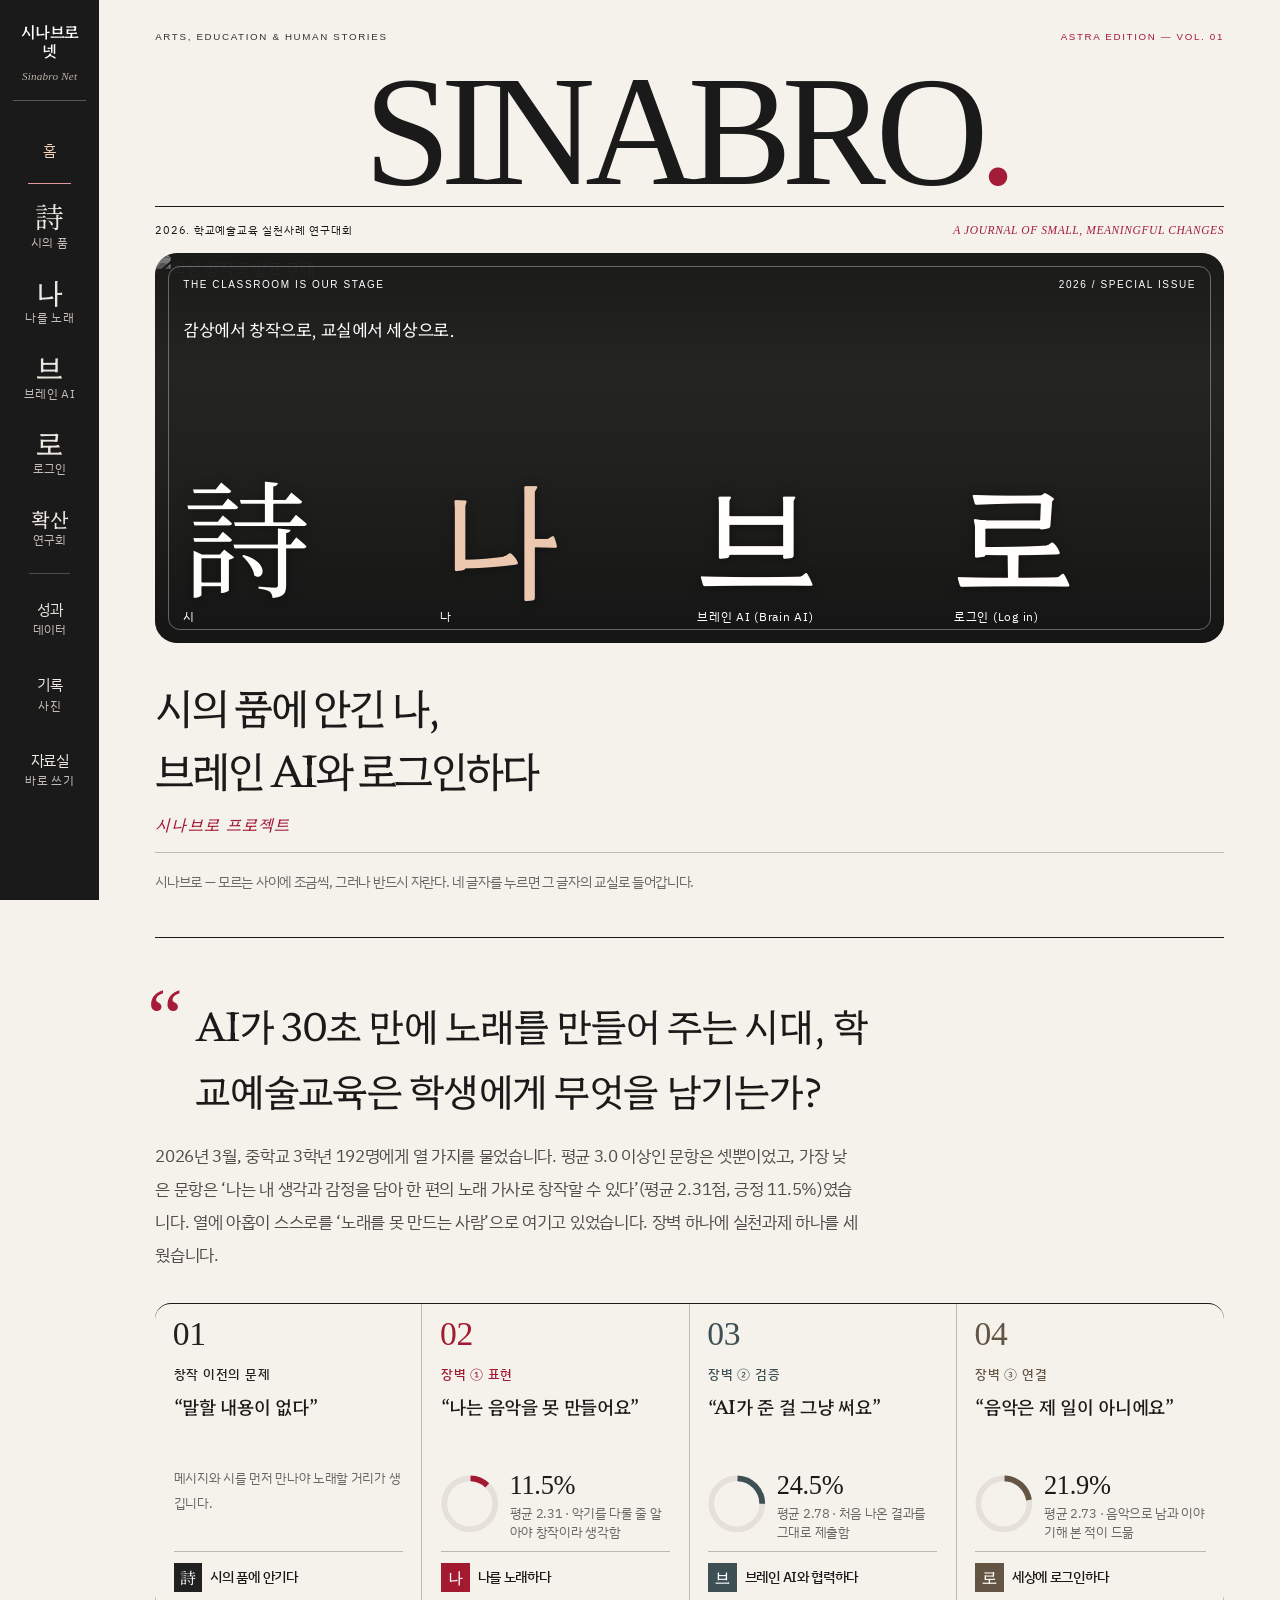
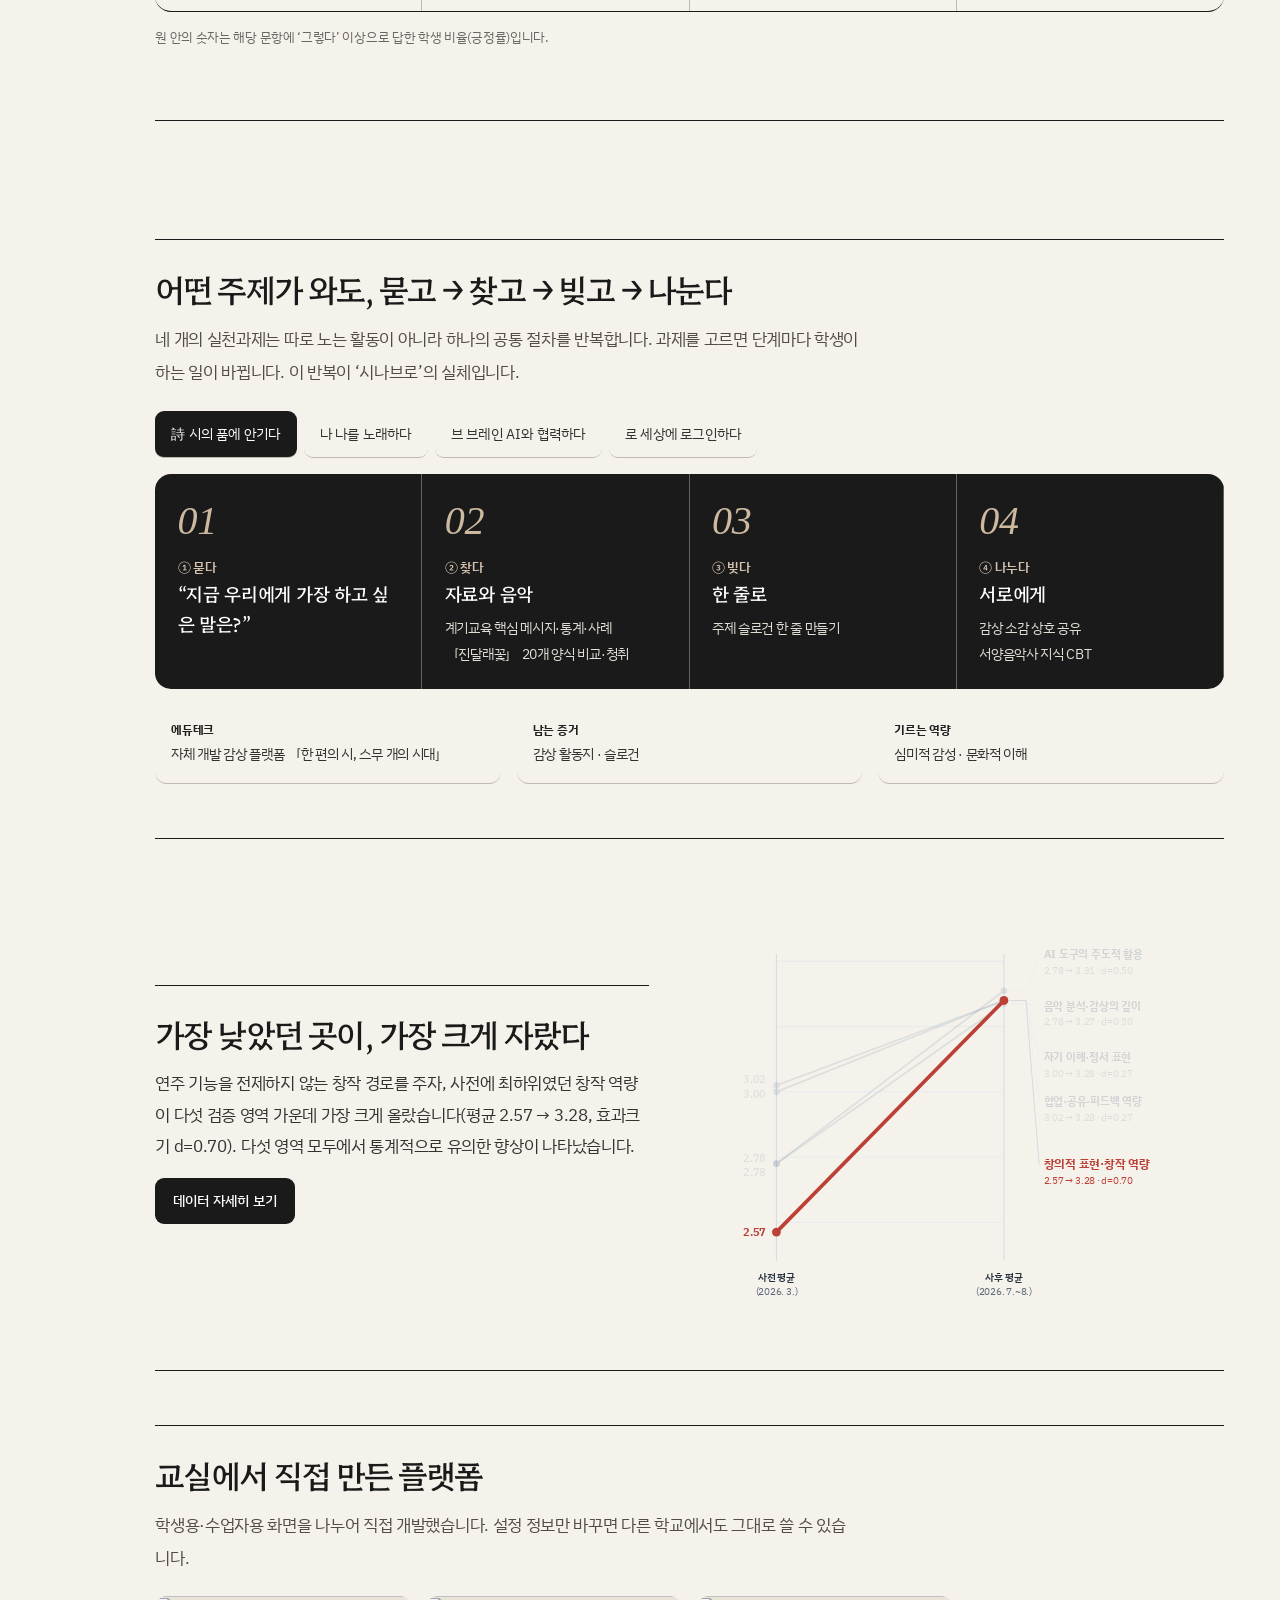
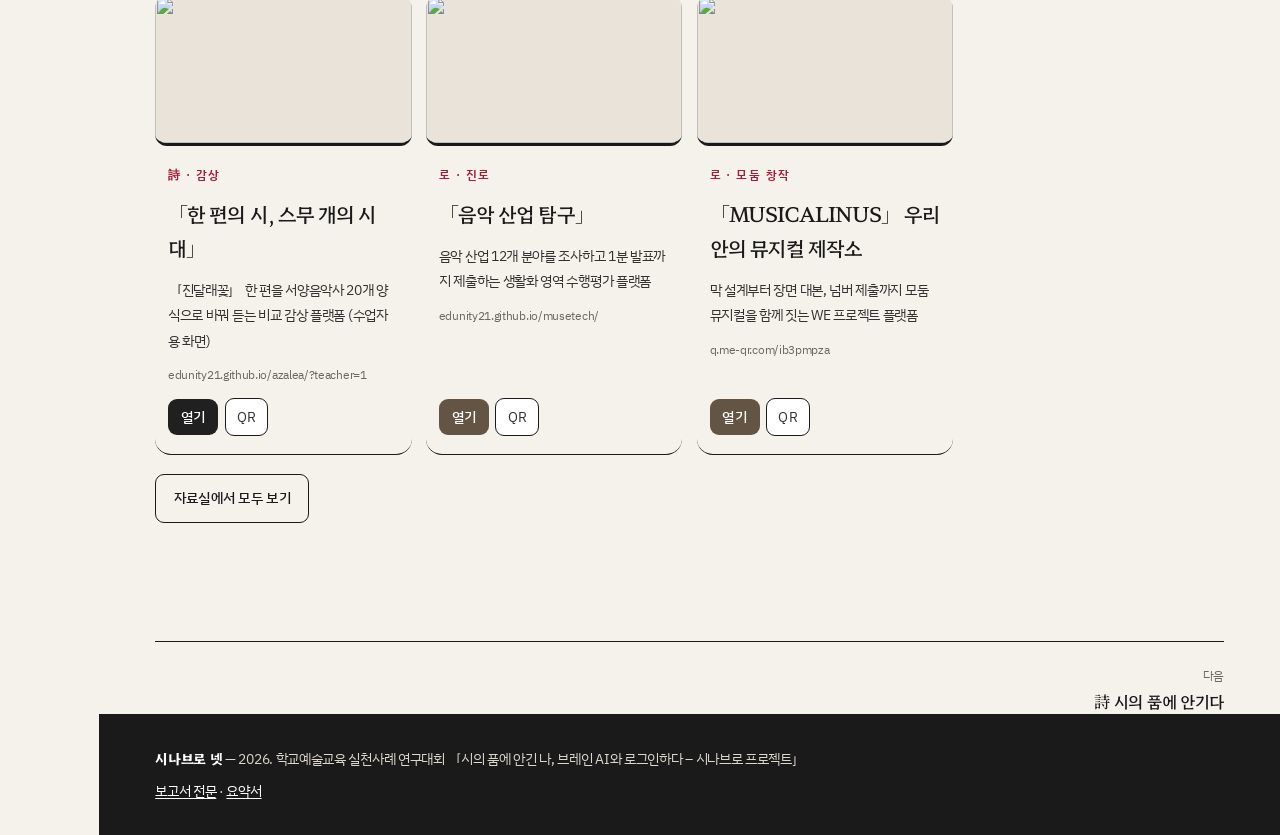
==== index.html @ f384bbbc "Add files via upload" ====
<!doctype html>
<html lang="ko">
<head>
<meta charset="utf-8">
<meta name="viewport" content="width=device-width, initial-scale=1">
<title>시나브로 넷</title>
<meta name="description" content="시의 품에 안긴 나, 브레인 AI와 로그인하다 – 시나브로 프로젝트. 감상·자기이해·창작·AI 검증·공유·진로를 잇는 중학교 음악 수업 플랫폼">
<meta property="og:title" content="시나브로 넷">
<meta property="og:description" content="시의 품에 안긴 나, 브레인 AI와 로그인하다 – 시나브로 프로젝트">
<meta property="og:type" content="website">
<meta property="og:url" content="https://edunity21.github.io/sinabro/">
<meta name="theme-color" content="#102d50">
<link rel="icon" href="data:image/svg+xml,%3Csvg xmlns='http://www.w3.org/2000/svg' viewBox='0 0 64 64'%3E%3Crect width='64' height='64' rx='10' fill='%23102d50'/%3E%3Ctext x='32' y='45' font-size='38' text-anchor='middle' fill='%23fff' font-family='serif' font-weight='700'%3E%E8%A9%A9%3C/text%3E%3C/svg%3E">
<link rel="preconnect" href="https://fonts.googleapis.com">
<link rel="preconnect" href="https://fonts.gstatic.com" crossorigin>
<link href="https://fonts.googleapis.com/css2?family=Hahmlet:wght@400;500;600;700&family=IBM+Plex+Sans+KR:wght@400;500;600;700&display=swap" rel="stylesheet">
<link href="https://fonts.googleapis.com/css2?family=Noto+Serif+KR:wght@700&text=%E8%A9%A9&display=swap" rel="stylesheet">
<style>
[hidden]{display:none!important}
:root{
  --ink:#102d50; --text:#25313f; --muted:#5b6878; --line:#c8d2dd; --line2:#e3e9ef;
  --wash:#f3f6f9; --paper:#fff; --chap:#245b91;
  --si:#6835a0; --si-t:#f3edf9; --na:#bc4035; --na-t:#fcf0ee;
  --beu:#006b78; --beu-t:#e6f3f4; --ro:#227344; --ro-t:#e9f4ec; --hw:#102d50; --hw-t:#e9eef5; --hs:#8a642f; --hs-t:#f5efe3; --hs-l:#e7dac6;
  --c:var(--ink); --ct:var(--wash);
  --serif:"Hahmlet","Noto Serif KR",serif;
  --sans:"IBM Plex Sans KR","Apple SD Gothic Neo","Malgun Gothic",system-ui,sans-serif;
  --rail:6.2rem; color-scheme:light;
}
*{box-sizing:border-box}
html{-webkit-text-size-adjust:100%}
body{margin:0;background:var(--paper);color:var(--text);font:400 1.0625rem/1.75 var(--sans);word-break:normal;overflow-wrap:break-word}
p,li,dd,td,th,figcaption,blockquote{text-wrap:pretty}
img{max-width:100%;height:auto;display:block}
a{color:var(--chap);text-underline-offset:.18em}
button{font:inherit;color:inherit}
:focus-visible{outline:3px solid var(--chap);outline-offset:2px;border-radius:4px}
.sr{position:absolute;width:1px;height:1px;overflow:hidden;clip:rect(0 0 0 0);white-space:nowrap}

/* ---------- app shell ---------- */
.rail{position:fixed;inset:0 auto 0 0;width:var(--rail);background:#fff;border-right:1px solid var(--line2);
  display:flex;flex-direction:column;align-items:center;gap:.45rem;padding:1rem 0;z-index:40;overflow-y:auto}
.rail .brand{font:700 1rem/1.15 var(--serif);color:var(--ink);text-align:center;text-decoration:none;margin-bottom:.6rem}
.rail .brand small{display:block;font:500 .62rem/1.2 var(--sans);color:var(--muted);margin-top:.2rem}
.tile{width:4.4rem;height:4.4rem;border-radius:.5rem;display:flex;flex-direction:column;align-items:center;justify-content:center;
  text-decoration:none;color:var(--muted);border:1px solid transparent;transition:background .2s,color .2s}
.tile b{font:700 1.65rem/1 var(--serif);color:var(--tc,var(--ink))}
.tile span{font-size:.66rem;margin-top:.3rem;line-height:1.2;text-align:center}
.tile.txt b{font:600 .95rem/1.2 var(--sans)}
.tile:hover{background:var(--wash)}
.tile.on{background:var(--tc,var(--ink));color:#fff}
.tile.on b{color:#fff}
.tile[data-r=si]{--tc:var(--si)}.tile[data-r=na]{--tc:var(--na)}.tile[data-r=beu]{--tc:var(--beu)}
.tile[data-r=ro]{--tc:var(--ro)}.tile[data-r=hw]{--tc:var(--hs)}
.rail hr{width:2.6rem;border:0;border-top:1px solid var(--line2);margin:.3rem 0}
.top{display:none}
main{margin-left:var(--rail);min-height:100vh}
.view{display:none}
.view.on{display:block;animation:vin .35s ease-out}
@keyframes vin{from{opacity:0;transform:translateY(.5rem)}to{opacity:1;transform:none}}
@media (prefers-reduced-motion:reduce){.view.on{animation:none}}
.wrap{max-width:66rem;margin:0 auto;padding:0 2rem}
@media (max-width:860px){
  :root{--rail:0px}
  .rail{inset:auto 0 0 0;width:auto;height:4.4rem;flex-direction:row;padding:.35rem .5rem;border-right:0;border-top:1px solid var(--line2);
    overflow-x:auto;overflow-y:hidden;justify-content:flex-start;gap:.3rem;scrollbar-width:none}
  .rail::-webkit-scrollbar{display:none}
  .rail .brand,.rail hr{display:none}
  .tile{flex:0 0 3.6rem;height:3.6rem}
  .tile b{font-size:1.3rem}.tile span{font-size:.6rem;margin-top:.15rem}.tile.txt b{font-size:.82rem}
  .top{display:flex;position:sticky;top:0;z-index:30;background:rgba(255,255,255,.95);backdrop-filter:blur(8px);
    border-bottom:1px solid var(--line2);height:3.2rem;align-items:center;justify-content:space-between;padding:0 1.1rem}
  .top a{font:700 1.1rem/1 var(--serif);color:var(--ink);text-decoration:none}
  .top span{font-size:.82rem;color:var(--muted)}
  main{padding-bottom:5rem}
  .wrap{padding:0 1.1rem}
  body{font-size:1rem}
}

/* ---------- shared type ---------- */
.room{padding-top:2.6rem;padding-bottom:4rem}
.bh{font:700 clamp(1.3rem,2.6vw,1.7rem)/1.35 var(--serif);color:var(--ink);margin:4rem 0 .5rem}
.bh small{display:block;font:600 .85rem/1.5 var(--sans);color:var(--c);margin-bottom:.2rem}
.lede{max-width:44rem;color:var(--text);margin:.4rem 0 1.4rem}
.note{font-size:.84rem;color:var(--muted)}
.prose{max-width:44rem}
p{margin:0 0 1rem}
.chips{display:flex;flex-wrap:wrap;gap:.35rem;list-style:none;padding:0;margin:0}
.chips li{font-size:.8rem;border:1px solid var(--line);border-radius:999px;padding:.1rem .6rem;background:#fff}
.t-si{--c:var(--si);--ct:var(--si-t)}.t-na{--c:var(--na);--ct:var(--na-t)}.t-beu{--c:var(--beu);--ct:var(--beu-t)}
.t-ro{--c:var(--ro);--ct:var(--ro-t)}.t-hw{--c:var(--hs);--ct:var(--hs-t)}

/* ---------- room head ---------- */
.rh{display:grid;grid-template-columns:auto 1fr;gap:1.6rem;align-items:start;padding-bottom:1.8rem;border-bottom:1px solid var(--line2)}
.rh .sq{width:7rem;height:7rem;background:var(--c);color:#fff;border-radius:.4rem;display:grid;place-items:center;font:700 3.8rem/1 var(--serif)}
.rh .sq.w{font-size:2.3rem}
.rh .lab{margin:0;color:var(--c);font-weight:600;font-size:.9rem}
.rh h1{font:700 clamp(1.6rem,3.6vw,2.4rem)/1.3 var(--serif);color:var(--ink);margin:.2rem 0 .7rem}
.rh .q{font:500 clamp(1.05rem,2vw,1.25rem)/1.55 var(--serif);color:var(--ink);margin:0 0 1rem;padding-left:.9rem;border-left:3px solid var(--c)}
.rh dl{display:flex;flex-wrap:wrap;gap:.5rem 1.8rem;margin:0;font-size:.88rem}
.rh dt{color:var(--muted);font-size:.78rem}.rh dd{margin:0;color:var(--ink);font-weight:600}
.rh dd .v{font-weight:400;color:var(--muted)}
details.info{margin:1rem 0 0;font-size:.9rem;border:1px solid var(--line2);border-radius:.4rem}
details.info summary{cursor:pointer;padding:.55rem .9rem;color:var(--ink);font-weight:600}
details.info dl{display:grid;grid-template-columns:auto 1fr;gap:.35rem 1rem;margin:0;padding:.2rem .9rem .9rem}
details.info dt{color:var(--c);font-weight:600}details.info dd{margin:0}
@media (max-width:640px){.rh{grid-template-columns:1fr;gap:.9rem}.rh .sq{width:4.4rem;height:4.4rem;font-size:2.4rem}.rh .sq.w{font-size:1.4rem}}

/* ---------- generic tabs ---------- */
.seg{display:flex;flex-wrap:wrap;gap:.35rem;margin:0 0 1rem;padding:0;list-style:none}
.seg button{border:1px solid var(--line);background:#fff;border-radius:999px;padding:.32rem .9rem;font-size:.9rem;cursor:pointer;color:var(--text)}
.seg button:hover{border-color:var(--c)}
.seg button.on{background:var(--c);border-color:var(--c);color:#fff}
.pane{border:1px solid var(--line2);border-radius:.5rem;padding:1.2rem 1.3rem;background:#fff}
.pane h3{margin:0 0 .5rem;font:700 1.2rem/1.4 var(--serif);color:var(--ink)}
.pane .meta{font-size:.85rem;color:var(--muted);margin-bottom:.6rem}
.stepnav{display:flex;justify-content:space-between;margin-top:1rem}
.stepnav button{border:0;background:var(--wash);border-radius:.35rem;padding:.35rem .8rem;cursor:pointer;font-size:.88rem}
.stepnav button:hover{background:var(--ct)}

/* ---------- home ---------- */
.hero{padding:3.2rem 0 2.6rem}
.kick{margin:0;color:var(--muted);font-size:.92rem}
.staff{position:relative;height:clamp(14rem,30vw,21rem);margin:1.4rem 0 1rem;
  background-image:linear-gradient(var(--line),var(--line)),linear-gradient(var(--line),var(--line)),linear-gradient(var(--line),var(--line)),linear-gradient(var(--line),var(--line)),linear-gradient(var(--line),var(--line));
  background-size:100% 1px;background-repeat:no-repeat;background-position:0 18%,0 34%,0 50%,0 66%,0 82%;
  display:grid;grid-template-columns:repeat(4,minmax(0,1fr));align-items:end}
.note-g{display:flex;flex-direction:column;align-items:flex-start;text-decoration:none;padding:.2rem;border-radius:.4rem;width:max-content;max-width:100%}
.note-g .gl{font:700 clamp(4.2rem,12vw,10rem)/1 var(--serif);color:var(--c);transition:transform .25s}
.note-g .gs{font-size:clamp(.78rem,1.5vw,.95rem);color:var(--muted);margin-top:.45rem}
.note-g .gq{font-size:.82rem;color:var(--c);max-width:100%;line-height:1.45;opacity:0;transition:opacity .2s}
.note-g:hover .gl,.note-g:focus-visible .gl{transform:translateY(-.4rem)}
.note-g:hover .gq,.note-g:focus-visible .gq{opacity:1}
.n1{--c:var(--si)}.n2{--c:var(--na);margin-bottom:8%}.n3{--c:var(--beu);margin-bottom:16%}.n4{--c:var(--ro);margin-bottom:24%}
@media (prefers-reduced-motion:no-preference){
  .note-g{opacity:0;animation:rise .9s cubic-bezier(.2,.7,.2,1) forwards}
  .n2{animation-delay:.35s}.n3{animation-delay:.7s}.n4{animation-delay:1.05s}
  @keyframes rise{from{opacity:0;transform:translateY(1.2rem)}to{opacity:1;transform:none}}
}
@media (hover:none),(max-width:700px){.note-g .gq{display:none}}
.note-g .gs{max-width:100%}
.hero h1{font:700 clamp(1.9rem,4.4vw,3.2rem)/1.25 var(--serif);color:var(--ink);margin:1rem 0 .4rem;letter-spacing:-.02em}
.hero .sub{margin:0;color:var(--chap);font:500 1.15rem/1.4 var(--serif)}
.hero .tag{margin:1rem 0 0}
.bigq{font:700 clamp(1.35rem,3vw,2rem)/1.45 var(--serif);color:var(--ink);max-width:44rem;margin:0 0 1rem}
.home-sec{padding:3.2rem 0;border-top:1px solid var(--line2)}
.bars3{display:grid;grid-template-columns:repeat(4,1fr);gap:1rem;margin-top:1.4rem}
.bar3{border:1px solid var(--line2);border-top:3px solid var(--c);border-radius:.4rem;padding:1rem;display:flex;flex-direction:column}
.bar3 .k{font-size:.8rem;color:var(--c);font-weight:600}
.bar3 .v{font:700 1.15rem/1.4 var(--serif);color:var(--ink);margin:.3rem 0 .6rem}
.ring{display:flex;align-items:center;gap:.7rem;margin-bottom:.6rem}
.ring svg{width:3.6rem;height:3.6rem;flex:none}
.ring p{margin:0;font-size:.8rem;color:var(--muted);line-height:1.45}
.ring b{display:block;font-size:1.05rem;color:var(--ink)}
.bar3 .to{margin-top:auto;display:flex;align-items:center;gap:.5rem;text-decoration:none;font-size:.88rem;color:var(--ink);padding-top:.7rem;border-top:1px dashed var(--line)}
.bar3 .to i{font-style:normal;display:inline-grid;place-items:center;width:1.8rem;height:1.8rem;background:var(--c);color:#fff;border-radius:.25rem;font:700 1rem/1 var(--serif)}
@media (max-width:900px){.bars3{grid-template-columns:1fr 1fr}}
@media (max-width:520px){.bars3{grid-template-columns:1fr}}
.proc{margin-top:1.2rem}
.proc .steps{display:grid;grid-template-columns:repeat(4,1fr);gap:0;border:1px solid var(--line);border-radius:.5rem;overflow:hidden}
.proc .steps>div{padding:1rem 1.1rem;border-right:1px solid var(--line2)}
.proc .steps>div:last-child{border-right:0}
.proc .steps h4{margin:0 0 .4rem;font:700 1.3rem/1.2 var(--serif);color:var(--c)}
.proc .steps h4 span{font:600 .75rem/1 var(--sans);color:var(--muted);display:block;margin-bottom:.3rem}
.proc .steps p{font-size:.9rem;margin:0}
.proc .foot{display:grid;grid-template-columns:repeat(3,1fr);gap:1rem;margin-top:.8rem;font-size:.88rem}
.proc .foot div{background:var(--ct);padding:.6rem .8rem;border-radius:.35rem}
.proc .foot b{display:block;color:var(--c);font-size:.78rem}
@media (max-width:760px){.proc .steps{grid-template-columns:1fr 1fr}.proc .steps>div:nth-child(2){border-right:0}.proc .steps>div:nth-child(-n+2){border-bottom:1px solid var(--line2)}.proc .foot{grid-template-columns:1fr}}
.grow{display:grid;grid-template-columns:1fr 1.1fr;gap:2rem;align-items:center}
@media (max-width:760px){.grow{grid-template-columns:1fr}}
.go{display:inline-block;background:var(--ink);color:#fff;text-decoration:none;padding:.5rem 1rem;border-radius:.35rem;font-size:.92rem;font-weight:600}
.go:hover{background:var(--chap)}
.go.c{background:var(--c)}
.go.ghost{background:#fff;color:var(--ink);border:1px solid var(--line)}

/* ---------- media ---------- */
.strip{display:flex;gap:.6rem;overflow-x:auto;padding-bottom:.6rem;margin:1rem 0;scroll-snap-type:x mandatory;scrollbar-width:thin}
.strip figure{flex:0 0 auto;width:min(19rem,72vw);margin:0;scroll-snap-align:start}
.strip.tall figure{width:min(13rem,48vw)}
.strip figcaption,.grid figcaption{font-size:.8rem;color:var(--muted);margin-top:.3rem;line-height:1.45}
.zoom{display:block;border-radius:.35rem;overflow:hidden;background:var(--wash);cursor:zoom-in}
.zoom img{width:100%}
.grid{display:grid;grid-template-columns:repeat(auto-fill,minmax(12rem,1fr));gap:.7rem;margin:1rem 0}
.grid figure{margin:0}
.yt{position:relative;display:block;width:100%;aspect-ratio:16/9;border:0;border-radius:.45rem;overflow:hidden;cursor:pointer;
  background:#0d1b2c center/cover no-repeat;padding:0}
.yt::after{content:"";position:absolute;inset:0;background:linear-gradient(180deg,rgba(0,0,0,0) 45%,rgba(0,0,0,.7))}
.yt .pl,.ifr-lite .pl{position:absolute;left:50%;top:50%;transform:translate(-50%,-50%);width:4.2rem;height:4.2rem;border-radius:50%;background:rgba(255,255,255,.92);z-index:1;display:grid;place-items:center}
.yt .pl::before,.ifr-lite .pl::before{content:"";border-left:1.2rem solid var(--ink);border-top:.75rem solid transparent;border-bottom:.75rem solid transparent;margin-left:.3rem}
.yt .tt{position:absolute;left:1rem;right:1rem;bottom:.8rem;z-index:1;color:#fff;font-weight:600;text-align:left;font-size:.95rem}
.yt:hover .pl,.ifr-lite:hover .pl{background:#fff}
.ytf{width:100%;aspect-ratio:16/9;border:0;border-radius:.45rem;display:block}
.vid{margin:1rem 0 .4rem}
.vid+.note{margin-top:.2rem}
.two{display:grid;grid-template-columns:1fr 1fr;gap:1.6rem;align-items:start}
@media (max-width:760px){.two{grid-template-columns:1fr}}

/* ---------- platform cards ---------- */
.plats{display:grid;grid-template-columns:repeat(auto-fill,minmax(15.5rem,1fr));gap:.9rem;margin:1.2rem 0}
.plat{border:1px solid var(--line);border-radius:.5rem;padding:1rem;display:flex;flex-direction:column;gap:.5rem;background:#fff;position:relative;min-height:12.5rem}
.plat h4{margin:0;font:700 1.05rem/1.4 var(--serif);color:var(--ink)}
.plat p{margin:0;font-size:.86rem;color:var(--text)}
.plat .u{font-size:.76rem;color:var(--chap);word-break:break-all}
.plat .row{margin-top:auto;display:flex;gap:.4rem;align-items:center}
.plat .row .go{font-size:.85rem;padding:.35rem .8rem}
.qrb{border:1px solid var(--line);background:#fff;border-radius:.35rem;padding:.33rem .7rem;font-size:.85rem;cursor:pointer}
.qrb[aria-pressed=true]{background:var(--ink);color:#fff;border-color:var(--ink)}
.plat .qrv{display:none;position:absolute;inset:0;background:#fff;border-radius:.5rem;padding:1rem;flex-direction:column;align-items:center;justify-content:center;gap:.5rem;text-align:center}
.plat.flip .qrv{display:flex}
.plat .qrv img{width:9.5rem;image-rendering:pixelated}
.plat .qrv p{font-size:.8rem;color:var(--muted)}
.plat .tagl{font-size:.74rem;font-weight:600;color:var(--c)}

/* ---------- 詩 ---------- */
.cal{display:flex;gap:0;overflow-x:auto;border-bottom:2px solid var(--line2);margin:1rem 0 1rem;scrollbar-width:thin}
.cal button{flex:0 0 auto;border:0;background:none;padding:.5rem .8rem .6rem;cursor:pointer;font-size:.9rem;color:var(--muted);border-bottom:3px solid transparent;margin-bottom:-2px;white-space:nowrap}
.cal button b{display:block;font:700 .95rem/1.3 var(--sans);color:var(--ink)}
.cal button.on{border-bottom-color:var(--c);color:var(--c)}
.cal button.on b{color:var(--c)}
.calp{display:grid;grid-template-columns:1.2fr 1fr;gap:1.2rem}
.calp dl{display:grid;grid-template-columns:auto 1fr;gap:.4rem 1rem;margin:0;font-size:.93rem}
.calp dt{color:var(--c);font-weight:600}.calp dd{margin:0}
@media (max-width:700px){.calp{grid-template-columns:1fr}}
.days{display:grid;grid-template-columns:repeat(5,1fr);gap:.3rem;margin:1rem 0 .8rem}
.days button{border:1px solid var(--line);background:#fff;border-radius:.35rem;padding:.4rem .3rem;cursor:pointer;font-size:.8rem;color:var(--muted);text-align:center}
.days button b{display:block;font:700 1rem/1.3 var(--serif);color:var(--ink)}
.days button.on{background:var(--c);border-color:var(--c);color:#fff}.days button.on b{color:#fff}
.eras{display:grid;grid-template-columns:repeat(4,1fr);gap:.4rem;margin-bottom:.8rem}
.eras button{border:1px solid var(--line);background:#fff;border-radius:.4rem;padding:.6rem .7rem;text-align:left;cursor:pointer}
.eras button b{display:block;font:700 1rem/1.35 var(--serif);color:var(--ink)}
.eras button span{font-size:.78rem;color:var(--muted)}
.eras button.on{border-color:var(--c);background:var(--ct)}
@media (max-width:700px){.eras{grid-template-columns:1fr 1fr}}
.era-out{display:grid;grid-template-columns:1fr 1fr;gap:1rem}
.era-out div{padding:1rem 1.1rem;border-radius:.4rem;background:var(--wash)}
.era-out div+div{background:var(--ct)}
.era-out b{display:block;font-size:.78rem;color:var(--c);margin-bottom:.3rem}
.era-out p{margin:0;font:500 1.05rem/1.55 var(--serif);color:var(--ink)}
@media (max-width:640px){.era-out{grid-template-columns:1fr}}
.poem{font:500 1.15rem/2 var(--serif);color:var(--ink);margin:0;padding:0;list-style:none;counter-reset:ln}
.poem li{display:grid;grid-template-columns:2rem 1fr;align-items:baseline}
.poem li::before{counter-increment:ln;content:counter(ln);font:500 .78rem/1 var(--sans);color:var(--muted)}
.poem .slot{display:inline-block;padding:0 .3rem;border:1px dashed var(--c);border-radius:.25rem;color:var(--c);font-size:.95rem;line-height:1.5;margin:0 .1rem}
.poem .title-line{color:var(--c)}
.poem small{font:500 .75rem/1 var(--sans);color:var(--c);margin-left:.5rem}
.swaps{list-style:none;padding:0;margin:0;display:grid;gap:.45rem}
.swaps li{display:grid;grid-template-columns:2rem 1fr;align-items:center;font-size:.95rem}
.swaps li::before{content:attr(data-n);font-size:.78rem;color:var(--muted)}
.swaps span{display:inline-flex;align-items:center;gap:.35rem;margin:0 .6rem .2rem 0}
.swaps s{color:var(--muted);text-decoration-color:var(--na)}
.swaps em{font-style:normal;color:var(--c);font-weight:600}

/* ---------- 나 ---------- */
.rupa-nav{display:grid;grid-template-columns:repeat(4,1fr);gap:.4rem;margin-bottom:.8rem}
.rupa-nav button{border:1px solid var(--line);background:#fff;border-radius:.4rem;padding:.55rem .6rem;cursor:pointer;text-align:left}
.rupa-nav button b{font:700 1.5rem/1 var(--serif);color:var(--c);margin-right:.4rem}
.rupa-nav button span{font-size:.8rem;color:var(--muted)}
.rupa-nav button.on{background:var(--c);border-color:var(--c)}
.rupa-nav button.on b,.rupa-nav button.on span{color:#fff}
@media (max-width:640px){.rupa-nav{grid-template-columns:1fr 1fr}}
.rupa-p{display:grid;grid-template-columns:1fr 1fr;gap:1.2rem}
.rupa-p .ex{background:var(--ct);border-radius:.4rem;padding:1rem 1.1rem}
.rupa-p .ex b{display:block;font-size:.78rem;color:var(--c);margin-bottom:.4rem}
.rupa-p .ex blockquote{margin:0;font:500 1.05rem/1.65 var(--serif);color:var(--ink)}
.rupa-p .ex .tags{font:600 1rem/1.5 var(--sans);color:var(--c)}
.rupa-p .ex table{width:100%;border-collapse:collapse;font-size:.84rem}
.rupa-p .ex td{padding:.3rem .2rem;border-bottom:1px solid rgba(0,0,0,.06);vertical-align:top}
.rupa-p .ex td:first-child{color:var(--c);font-weight:600;white-space:nowrap;padding-right:.6rem}
.lyr-l{font:500 1.05rem/1.7 var(--serif)}
.lyr-l i{font:600 .75rem/1 var(--sans);font-style:normal;color:var(--c);margin-right:.3rem}
@media (max-width:700px){.rupa-p{grid-template-columns:1fr}}
.lyric{display:grid;grid-template-columns:1.25fr 1fr;gap:1.2rem;align-items:start;margin-top:1rem}
.lv{position:relative;border-radius:.45rem;overflow:hidden;background:#000;aspect-ratio:4/3}
.lv img{position:absolute;inset:0;width:100%;height:100%;object-fit:cover;opacity:0;transition:opacity .5s}
.lv img.on{opacity:1}
.lctl{display:flex;align-items:center;gap:.6rem;margin-top:.6rem}
.lctl button{border:0;background:var(--c);color:#fff;border-radius:.35rem;padding:.35rem .8rem;cursor:pointer;font-size:.88rem;min-width:4.6rem}
.ltrack{position:relative;flex:1;height:.5rem;background:var(--line2);border-radius:999px;cursor:pointer}
.ltrack .fill{position:absolute;inset:0 auto 0 0;background:var(--c);border-radius:999px}
.ltrack .mk{position:absolute;top:50%;width:.7rem;height:.7rem;border-radius:50%;background:#fff;border:2px solid var(--c);transform:translate(-50%,-50%)}
.lctl .tm{font:500 .85rem/1 var(--sans);color:var(--muted);min-width:3.2rem;text-align:right;font-variant-numeric:tabular-nums}
pre.json{margin:0;background:#0f2238;color:#d6e2ee;border-radius:.45rem;padding:1rem;font:400 .8rem/1.6 ui-monospace,SFMono-Regular,Menlo,Consolas,monospace;overflow-x:auto}
pre.json .cur{background:rgba(255,255,255,.14);color:#fff;border-radius:.2rem;display:inline-block;width:100%}
pre.json .k{color:#9cc7e6}pre.json .s{color:#f2c98b}pre.json .n{color:#b7e3b0}
@media (max-width:760px){.lyric{grid-template-columns:1fr}}
.three{display:grid;grid-template-columns:repeat(3,1fr);gap:1rem;margin-top:1.2rem}
.three div{border-top:3px solid var(--c);padding-top:.6rem}
.three b{display:block;color:var(--ink);margin-bottom:.3rem}
.three p{font-size:.88rem;margin:0}
.three .w{font-size:.82rem;color:var(--muted);margin-top:.4rem}
@media (max-width:700px){.three{grid-template-columns:1fr}}

/* ---------- 브 : prompt lab ---------- */
.plab{border:1px solid var(--line);border-radius:.6rem;overflow:hidden;margin-top:1rem}
.lab-top{display:flex;flex-wrap:wrap;justify-content:space-between;align-items:center;gap:.6rem;padding:.8rem 1rem;background:var(--ct);border-bottom:1px solid var(--line2)}
.lab-top .seg{margin:0}
.lab-top p{margin:0;font-size:.85rem;color:var(--c);font-weight:600}
.cells{display:grid;grid-template-columns:repeat(4,1fr)}
.cell{padding:1rem;border-right:1px solid var(--line2);display:flex;flex-direction:column;gap:.5rem;min-width:0}
.cell:last-child{border-right:0}
.cell h4{margin:0;font:700 1rem/1.4 var(--serif);color:var(--ink)}
.cell h4 span{color:var(--c);margin-right:.3rem}
.cell .txt{font-size:.9rem;background:var(--wash);border-radius:.3rem;padding:.55rem .65rem;color:var(--ink);min-height:4.2rem}
.cell .eff{font-size:.84rem;color:var(--text);border-left:3px solid var(--c);padding-left:.55rem}
.cell .eff b{display:block;font-size:.74rem;color:var(--c)}
.cell details{font-size:.84rem}
.cell details summary{cursor:pointer;color:var(--c);font-weight:600}
.cell details p{margin:.4rem 0 0;color:var(--text)}
.plab[data-active=orig] .rev,.plab[data-active=rev] .orig{display:none}
.plab[data-active=orig] .cell .txt{background:#fbf7ec}
@media (max-width:960px){.cells{grid-template-columns:1fr 1fr}.cell:nth-child(2){border-right:0}.cell:nth-child(-n+2){border-bottom:1px solid var(--line2)}}
@media (max-width:560px){.cells{grid-template-columns:1fr}.cell{border-right:0;border-bottom:1px solid var(--line2)}}
.builder{display:grid;grid-template-columns:1.1fr 1fr;gap:0}
.bform{padding:1rem 1.1rem;border-right:1px solid var(--line2);display:grid;gap:1rem}
.bform fieldset{border:0;padding:0;margin:0;display:grid;gap:.45rem}
.bform legend{font:700 .98rem/1.4 var(--serif);color:var(--ink);margin-bottom:.35rem;padding:0}
.bform legend span{color:var(--c);margin-right:.3rem}
.bform label{font-size:.82rem;color:var(--muted);display:grid;gap:.2rem}
.bform input[type=text],.bform select,.bform textarea{font:inherit;font-size:.9rem;border:1px solid var(--line);border-radius:.3rem;padding:.4rem .55rem;width:100%;background:#fff;color:var(--ink)}
.bform textarea{min-height:4.5rem;resize:vertical}
.bform .inl{display:flex;flex-wrap:wrap;gap:.3rem .9rem;font-size:.86rem;color:var(--ink)}
.bform .inl label{display:flex;align-items:center;gap:.3rem;color:var(--ink);font-size:.86rem}
.bform input[type=range]{width:100%;accent-color:var(--c)}
.bout{padding:1rem 1.1rem;background:#fbfcfd;display:flex;flex-direction:column;gap:.8rem}
.bout h4{margin:0;font:700 .98rem/1.4 var(--serif);color:var(--ink)}
.pbox{background:#0f2238;color:#e6eef6;border-radius:.4rem;padding:.9rem 1rem;font-size:.92rem;line-height:1.75;min-height:9rem}
.pbox p{margin:0 0 .4rem}
.pbox p b{color:#9cc7e6;font-weight:600;margin-right:.35rem;font-size:.78rem}
.copy{align-self:flex-start;border:0;background:var(--c);color:#fff;border-radius:.35rem;padding:.4rem .9rem;cursor:pointer;font-size:.88rem}
.meter{border:1px solid var(--line2);border-radius:.4rem;padding:.7rem .8rem;background:#fff}
.meter .lv3{display:grid;grid-template-columns:repeat(3,1fr);gap:.25rem;margin:.4rem 0}
.meter .lv3 span{text-align:center;font-size:.8rem;padding:.25rem;border-radius:.25rem;background:var(--wash);color:var(--muted)}
.meter .lv3 span.on{background:var(--c);color:#fff;font-weight:600}
.meter .why{font-size:.82rem;color:var(--text);margin:0}
.meter .found{display:flex;flex-wrap:wrap;gap:.25rem;margin-top:.35rem}
.meter .found span{font-size:.74rem;background:var(--ct);color:var(--c);border-radius:999px;padding:.05rem .5rem}
@media (max-width:860px){.builder{grid-template-columns:1fr}.bform{border-right:0;border-bottom:1px solid var(--line2)}}
.ab{display:grid;grid-template-columns:1.3fr 1fr;gap:1.4rem;align-items:start}
.arr{width:100%;height:auto;display:block}
.arr .lb{font:600 12px var(--sans);fill:var(--text)}
.arr .sec{font:600 12px var(--sans);fill:var(--muted)}
.ab blockquote{margin:0;font:500 1rem/1.7 var(--serif);color:var(--ink);background:var(--ct);border-radius:.4rem;padding:1rem 1.1rem}
.ab blockquote b{display:block;font:600 .78rem/1.4 var(--sans);color:var(--c);margin-bottom:.35rem}
@media (max-width:760px){.ab{grid-template-columns:1fr}}
.map4{width:100%;border-collapse:collapse;font-size:.9rem;margin-top:.8rem}
.map4 th,.map4 td{padding:.55rem .7rem;border-bottom:1px solid var(--line2);text-align:left;vertical-align:top}
.map4 thead th{background:var(--ct);color:var(--c);font-size:.84rem}
.map4 td:last-child{color:var(--c);font-weight:600}
.tw{overflow-x:auto}
.weights{display:grid;grid-template-columns:2fr 1fr 1fr 1fr;gap:3px;margin:1rem 0 1.2rem}
.weights div{background:var(--wash);padding:.8rem .9rem;min-width:0}
.weights div:first-child{background:var(--c);color:#fff}
.weights div:first-child b,.weights div:first-child strong{color:#fff}.weights div:first-child p{color:rgba(255,255,255,.85)}
.weights strong{display:block;font:700 1.7rem/1.1 var(--serif);color:var(--ink)}
.weights b{display:block;margin:.3rem 0 .2rem;color:var(--ink);font-size:.92rem}
.weights p{font-size:.82rem;margin:0;color:var(--muted)}
@media (max-width:760px){.weights{grid-template-columns:1fr 1fr}}
.rub{display:grid;grid-template-columns:repeat(3,1fr);gap:.6rem}
.rub div{border-radius:.4rem;padding:.8rem .9rem;background:var(--wash);font-size:.9rem}
.rub div:first-child{background:var(--ct)}
.rub b{display:block;font:700 1.2rem/1.2 var(--serif);color:var(--c);margin-bottom:.3rem}
@media (max-width:640px){.rub{grid-template-columns:1fr}}

/* ---------- 로 ---------- */
.day{position:relative;margin:1.4rem 0 1rem}
.day .line{position:absolute;left:0;right:0;top:1.15rem;height:2px;background:var(--line)}
.day .acts{position:relative;display:grid;grid-template-columns:repeat(6,1fr);gap:.3rem}
.day button{border:0;background:none;cursor:pointer;text-align:center;padding:0}
.day button i{display:block;width:1.1rem;height:1.1rem;border-radius:50%;background:#fff;border:3px solid var(--line);margin:.6rem auto .4rem;transition:all .2s}
.day button b{display:block;font:700 .95rem/1.3 var(--sans);color:var(--ink);font-variant-numeric:tabular-nums}
.day button span{font-size:.75rem;color:var(--muted)}
.day button.on i{background:var(--c);border-color:var(--c);transform:scale(1.25)}
.day button.on b{color:var(--c)}
.actp{display:grid;grid-template-columns:auto 1fr;gap:1.2rem;align-items:start}
.actp .no{font:700 2.6rem/1 var(--serif);color:var(--c)}
.actp h3 small{display:block;font:500 .85rem/1.4 var(--sans);color:var(--muted)}
.actp .qq{font:500 1.05rem/1.6 var(--serif);color:var(--ink);margin:.5rem 0}
.actp .num{display:inline-block;background:var(--ct);color:var(--c);border-radius:.3rem;padding:.15rem .6rem;font-weight:600;font-size:.88rem}
.fields{list-style:none;padding:0;margin:1rem 0;display:grid;grid-template-columns:repeat(4,1fr);gap:.5rem}
.fields a{display:grid;grid-template-columns:auto 1fr;gap:0 .5rem;padding:.75rem .8rem;border:1px solid var(--line2);border-radius:.4rem;text-decoration:none;color:var(--ink);height:100%;transition:border-color .2s,background .2s}
.fields a:hover{border-color:var(--ro);background:var(--ro-t)}
.fields .k{font:700 1rem/1.4 var(--serif);color:var(--ro);grid-row:span 2}
.fields b{font-weight:600;font-size:.92rem;line-height:1.4}
.fields span{font-size:.8rem;color:var(--muted);line-height:1.45}
@media (max-width:900px){.fields{grid-template-columns:1fr 1fr}}
@media (max-width:480px){.fields{grid-template-columns:1fr}}
.calc{display:grid;grid-template-columns:1fr 1.2fr;gap:1.4rem;align-items:center;border:1px solid var(--line2);border-radius:.5rem;padding:1.1rem 1.2rem;margin-top:1rem}
.calc label{display:grid;gap:.2rem;font-size:.85rem;color:var(--muted);margin-bottom:.6rem}
.calc input[type=range]{accent-color:var(--c);width:100%}
.calc output{font-weight:700;color:var(--ink)}
.cbar{margin:.5rem 0}
.cbar .t{display:flex;justify-content:space-between;font-size:.85rem;margin-bottom:.2rem}
.cbar .t b{color:var(--ink)}
.cbar .b{height:.9rem;border-radius:.2rem;background:var(--line);transition:width .3s}
.cbar.p .b{background:var(--c)}
@media (max-width:700px){.calc{grid-template-columns:1fr}}
.dil{display:grid;grid-template-columns:1fr 1fr;gap:1rem;margin-top:1rem}
.dil div{border-radius:.45rem;background:var(--wash);padding:1rem 1.1rem;font-size:.92rem}
.dil h4{margin:0 0 .4rem;color:var(--c);font-size:.98rem}
.dil .fx{margin:.6rem 0 0;padding-top:.6rem;border-top:1px dashed var(--line);color:var(--ink)}
.dil .fx b{color:var(--c);margin-right:.35rem}
@media (max-width:700px){.dil{grid-template-columns:1fr}}

/* ---------- 확산 ---------- */
.tl{position:relative;margin:1.6rem 0 1rem;padding:2.6rem 0 0}
.tl .ph{display:flex;height:.6rem;border-radius:999px;overflow:hidden;background:var(--line2)}
.tl .ph span{height:100%}
.tl .today{position:absolute;top:0;transform:translateX(-50%);text-align:center;font-size:.75rem;font-weight:600;color:var(--na);white-space:nowrap}
.tl .today::after{content:"";display:block;width:2px;height:2.2rem;background:var(--na);margin:.15rem auto 0}
.tl .phl{display:flex;margin-top:.4rem;font-size:.76rem;color:var(--muted)}
.tl .phl span{padding-right:.3rem}
.ev{list-style:none;padding:0;margin:1.4rem 0 0;display:grid;gap:.1rem}
.ev li{display:grid;grid-template-columns:7.6rem 1fr auto;gap:1rem;align-items:baseline;padding:.6rem 0;border-bottom:1px solid var(--line2)}
.ev time{font:600 .9rem/1.4 var(--sans);color:var(--ink);font-variant-numeric:tabular-nums}
.ev p{margin:0;font-size:.92rem}.ev p b{color:var(--ink)}
.ev .st{font-size:.76rem;font-weight:600;border-radius:.25rem;padding:.05rem .45rem;white-space:nowrap;background:var(--ct);color:var(--c)}
.ev .st.up{background:var(--na);color:#fff}
@media (max-width:560px){.ev li{grid-template-columns:1fr auto}.ev time{grid-column:1/-1}}
.rings{display:grid;grid-template-columns:minmax(14rem,22rem) 1fr;gap:2rem;align-items:center;margin-top:1rem}
.rbox{position:relative;aspect-ratio:1}
.rbox button{position:absolute;border-radius:50%;border:2px solid var(--line);background:rgba(255,255,255,.9);cursor:pointer;display:flex;justify-content:center;padding-top:.45rem;font-size:.78rem;font-weight:600;color:var(--muted);transition:all .2s}
.rbox button:nth-child(1){inset:0}.rbox button:nth-child(2){inset:13%}.rbox button:nth-child(3){inset:26%}.rbox button:nth-child(4){inset:39%;align-items:center;padding:0}
.rbox button.on{border-color:var(--c);background:var(--ct);color:var(--c)}
.rbox button:nth-child(4).on{background:var(--c);color:#fff}
.rpanel h3{margin:0 0 .2rem}
.rpanel .who{color:var(--muted);font-size:.88rem;margin-bottom:.7rem}
.rpanel .nums{display:flex;flex-wrap:wrap;gap:.4rem;margin-top:.8rem}
.rpanel .nums span{background:var(--c);color:#fff;border-radius:.3rem;padding:.2rem .6rem;font-size:.84rem;font-weight:600}
@media (max-width:700px){.rings{grid-template-columns:1fr}.rbox{max-width:20rem;margin:0 auto;width:100%}}
.cfg{display:grid;grid-template-columns:1fr 1.3fr;gap:1.2rem;margin-top:1rem;align-items:start}
.cfg label{display:grid;gap:.2rem;font-size:.85rem;color:var(--muted);margin-bottom:.6rem}
.cfg input{font:inherit;font-size:.92rem;border:1px solid var(--line);border-radius:.3rem;padding:.4rem .55rem}
.cfg pre{margin:0;background:#0f2238;color:#d6e2ee;border-radius:.45rem;padding:1rem;font:400 .82rem/1.7 ui-monospace,SFMono-Regular,Menlo,Consolas,monospace;overflow-x:auto}
.cfg pre .c{color:#7f97b0}.cfg pre .s{color:#f2c98b}.cfg pre .n{color:#b7e3b0}.cfg pre .hl{background:rgba(242,201,139,.18);border-radius:.15rem}
.cfg .flow3{display:flex;flex-wrap:wrap;gap:.4rem;margin-top:.8rem}
.cfg .flow3 span{font-size:.8rem;background:var(--wash);border-radius:.3rem;padding:.25rem .55rem}
@media (max-width:760px){.cfg{grid-template-columns:1fr}}
.cases{display:grid;grid-template-columns:1fr 1fr;gap:1rem;margin-top:1rem}
.cases article{border:1px solid var(--line2);border-radius:.45rem;padding:1rem 1.1rem}
.cases h4{margin:0 0 .7rem;font:700 1rem/1.4 var(--serif);color:var(--ink)}
.chain{list-style:none;padding:0;margin:0 0 .8rem;display:grid;gap:.35rem}
.chain li{font-size:.88rem;padding:.4rem .6rem;border-radius:.3rem;background:var(--wash)}
.chain li b{color:var(--c);font-size:.76rem;display:block}
.chain li:last-child{background:var(--ct)}
@media (max-width:700px){.cases{grid-template-columns:1fr}}

/* ---------- 성과 ---------- */
.dash{margin-top:1rem}
.dgrid{display:grid;grid-template-columns:1.25fr 1fr;gap:1.4rem;align-items:start}
.slope{width:100%;height:auto}
.slope .ln{transition:opacity .25s,stroke-width .25s}
.dash[data-active]:not([data-active=all]) .ln{opacity:.15}
.dash[data-active=ana] .ln.ana,.dash[data-active=self] .ln.self,.dash[data-active=cre] .ln.cre,.dash[data-active=ai] .ln.ai,.dash[data-active=col] .ln.col{opacity:1}
.dcard{background:var(--hw-t);border-radius:.5rem;padding:1.1rem 1.2rem}
.dcard h3{margin:0 0 .6rem;font:700 1.2rem/1.4 var(--serif);color:var(--ink)}
.dcard dl{display:grid;grid-template-columns:auto 1fr;gap:.35rem 1rem;margin:0;font-size:.92rem}
.dcard dt{color:var(--muted)}.dcard dd{margin:0;color:var(--ink);font-weight:600;font-variant-numeric:tabular-nums}
.dcard .d{font:700 2.2rem/1 var(--serif);color:var(--na);margin:.6rem 0 .2rem}
.items{display:grid;grid-template-columns:1fr 1fr;gap:1.6rem;margin-top:1.6rem}
.items h4{margin:0 0 .5rem;font-size:.92rem;color:var(--ink)}
.items h4 span{font-weight:400;color:var(--muted);font-size:.8rem}
.it{display:grid;grid-template-columns:1fr 3.2rem;gap:.15rem .6rem;align-items:center;padding:.35rem 0;border-bottom:1px solid var(--line2);transition:opacity .25s}
.it .n{font-size:.84rem;color:var(--ink)}
.it .n em{font-style:normal;font-size:.7rem;font-weight:600;color:#fff;background:var(--na);border-radius:.2rem;padding:0 .3rem;margin-left:.3rem}
.it .n em.top{background:var(--ro)}
.it .p{font:600 .84rem/1 var(--sans);text-align:right;font-variant-numeric:tabular-nums;color:var(--ink)}
.it .b{grid-column:1/-1;height:.4rem;background:var(--line2);border-radius:999px;overflow:hidden}
.it .b i{display:block;height:100%;background:#d8892b;border-radius:999px}
.items .post .it .b i{background:#2c6fd6}
.it .m{grid-column:1/-1;font-size:.72rem;color:var(--muted)}
.dash[data-active]:not([data-active=all]) .it{opacity:.28}
.dash[data-active=ana] .it[data-d=ana],.dash[data-active=self] .it[data-d=self],.dash[data-active=cre] .it[data-d=cre],.dash[data-active=ai] .it[data-d=ai],.dash[data-active=col] .it[data-d=col]{opacity:1}
@media (max-width:860px){.dgrid,.items{grid-template-columns:1fr}}
.kw{display:grid;grid-template-columns:repeat(3,1fr);gap:1rem;margin-top:1rem}
.kw article{border-radius:.5rem;padding:1rem 1.1rem;background:var(--wash);display:flex;flex-direction:column;gap:.5rem}
.kw h4{margin:0;font-size:.95rem;color:var(--ink)}
.kw .w{font-size:.82rem;color:var(--muted)}
.kw blockquote{margin:auto 0 0;font:500 1.02rem/1.6 var(--serif);color:var(--ink)}
@media (max-width:760px){.kw{grid-template-columns:1fr}}
.honest{display:grid;grid-template-columns:1fr 1fr;gap:1rem;margin-top:1rem}
.honest>div{border:1px solid var(--line2);border-radius:.5rem;padding:1rem 1.1rem}
.honest blockquote{margin:.3rem 0 .6rem;font:500 1.02rem/1.6 var(--serif);color:var(--ink)}
.honest b{color:var(--ink)}
.honest ul{margin:.3rem 0 0;padding-left:1.1rem;font-size:.9rem}
@media (max-width:760px){.honest{grid-template-columns:1fr}}

/* ---------- archive ---------- */
.filt{display:flex;flex-wrap:wrap;gap:.35rem;margin:1rem 0;position:sticky;top:0;background:rgba(255,255,255,.95);padding:.6rem 0;z-index:5}
@media (max-width:860px){.filt{top:3.2rem}}
.filt button{border:1px solid var(--line);background:#fff;border-radius:999px;padding:.3rem .8rem;cursor:pointer;font-size:.86rem}
.filt button span{color:var(--muted);font-size:.78rem;margin-left:.25rem}
.filt button.on{background:var(--ink);border-color:var(--ink);color:#fff}.filt button.on span{color:#c5d3e3}
.arch{columns:4 13rem;column-gap:.7rem}
.arch figure{break-inside:avoid;margin:0 0 .7rem}
.arch figcaption{font-size:.76rem;color:var(--muted);margin-top:.25rem;line-height:1.4}
.archwrap[data-active]:not([data-active=all]) .arch figure{display:none}
.archwrap[data-active=si] figure[data-t~=si],.archwrap[data-active=na] figure[data-t~=na],.archwrap[data-active=beu] figure[data-t~=beu],
.archwrap[data-active=ro] figure[data-t~=ro],.archwrap[data-active=hw] figure[data-t~=hw],.archwrap[data-active=cls] figure[data-t~=cls],
.archwrap[data-active=plat] figure[data-t~=plat],.archwrap[data-active=doc] figure[data-t~=doc],.archwrap[data-active=pd] figure[data-t~=pd]{display:block}
.calp.one{grid-template-columns:1fr}
figure{position:relative}
.qrchip{position:absolute;right:.45rem;top:.45rem;background:var(--ink);color:#fff;font-size:.74rem;font-weight:600;text-decoration:none;padding:.22rem .5rem;border-radius:.3rem}
.qrchip:hover{background:var(--chap)}
.plat .qrv svg{width:9.5rem;height:9.5rem}

/* ---------- kit & misc ---------- */
.refs{list-style:none;padding:0;margin:.6rem 0 0;font-size:.9rem}
.refs li{padding-left:1.6rem;text-indent:-1.6rem;margin:.4rem 0}
details.fold{border:1px solid var(--line2);border-radius:.45rem;margin-top:1rem}
details.fold summary{cursor:pointer;padding:.7rem 1rem;font-weight:600;color:var(--ink)}
details.fold>div{padding:0 1rem 1rem}
.pn{display:flex;justify-content:space-between;gap:1rem;margin-top:4rem;padding-top:1.2rem;border-top:1px solid var(--line2)}
.pn a{text-decoration:none;color:var(--ink);display:flex;flex-direction:column;max-width:48%}
.pn a span{font-size:.78rem;color:var(--muted)}
.pn a b{font:700 1.02rem/1.4 var(--serif)}
.pn a:last-child{text-align:right;margin-left:auto}
.pn a:hover b{color:var(--chap)}
footer{margin-left:var(--rail);background:var(--ink);color:#c9d6e4;padding:2rem 0 2.4rem;font-size:.86rem}
footer b{color:#fff;font-family:var(--serif)}
footer a{color:#fff}
@media (max-width:860px){footer{padding-bottom:6rem}}

/* ---------- lightbox ---------- */
dialog.lb{border:0;padding:0;max-width:96vw;max-height:94vh;background:transparent;overflow:visible}
dialog.lb::backdrop{background:rgba(10,22,38,.92)}
.lb-in{display:flex;flex-direction:column;align-items:center;gap:.6rem}
.lb-in img{max-width:94vw;max-height:84vh;width:auto;border-radius:.2rem;background:#fff}
.lb-cap{color:#e8eef5;font-size:.9rem;text-align:center;max-width:60rem;margin:0}
.lb-btn{position:fixed;top:50%;transform:translateY(-50%);background:rgba(255,255,255,.14);color:#fff;border:0;width:3rem;height:3rem;border-radius:50%;font-size:1.4rem;cursor:pointer}
.lb-btn:hover{background:rgba(255,255,255,.3)}
.lb-prev{left:1rem}.lb-next{right:1rem}.lb-x{position:fixed;top:1rem;right:1rem;transform:none}

.two>*,.dgrid>*,.grow>*,.ab>*,.lyric>*,.cfg>*,.calp>*{min-width:0}
h1,h2,h3,.bh,.bigq{text-wrap:balance}

.player{margin:1rem 0 .4rem}
.ifr-lite{position:relative;display:block;width:100%;aspect-ratio:16/9;border:0;border-bottom:3px solid #C9A542;border-radius:.45rem;overflow:hidden;cursor:pointer;
  background:radial-gradient(circle at 70% 30%,#2b4170,#1B2A4A 60%,#0f1b31);padding:0;color:#fff}
.ifr-lite .tt{position:absolute;left:1.2rem;right:1.2rem;bottom:1rem;text-align:left;font-size:.92rem;color:#e4e9f2}
.ifr-lite .tt b{display:block;font:700 1.45rem/1.3 var(--serif);color:#fff;margin-bottom:.2rem}
iframe.pf{width:100%;height:min(82vh,760px);border:0;border-radius:.45rem;display:block;background:#1B2A4A}
video.mv{width:100%;border-radius:.45rem;background:#000;display:block;aspect-ratio:16/9}
@media (max-width:640px){iframe.pf{height:78vh}}

/* ---------- 확산 : report-style header & boxes ---------- */
.rh2{display:grid;grid-template-columns:7.5rem 1fr;min-height:7.5rem;margin-bottom:.9rem}
.rh2 .sq{background:var(--hs);color:#fff;display:grid;place-items:center;font:700 2.4rem/1 var(--sans);letter-spacing:-.02em}
.rh2 .panel{background:var(--hs-t);padding:1.2rem 1.6rem;display:flex;flex-direction:column;justify-content:center;gap:.75rem}
.rh2 h1{margin:0;font:700 clamp(1.25rem,2.5vw,1.7rem)/1.4 var(--sans);color:var(--hs);letter-spacing:-.01em}
.rh2 .q{margin:0;color:#555;font-size:1.02rem;line-height:1.6}
.rh2-meta{display:flex;flex-wrap:wrap;gap:.3rem 1.8rem;margin:0 0 2rem;font-size:.88rem;padding:0 .2rem}
.rh2-meta div{display:flex;gap:.5rem}.rh2-meta dt{color:var(--muted)}.rh2-meta dd{margin:0;color:var(--hs);font-weight:600}
.bx2{display:grid;grid-template-columns:1fr 1fr;gap:.45rem;margin:1.2rem 0 1.4rem;align-items:stretch}
.bx{border:3px solid var(--hs-l);background:#fff;min-width:0}
.bx>h3{margin:0;background:var(--hs);color:#fff;text-align:center;font:500 1.2rem/1.4 var(--sans);padding:.6rem .8rem}
.bx>ul{list-style:none;margin:0;padding:1.1rem 1.3rem .4rem}
.bx>ul>li{margin:0 0 1.1rem}
.bx>ul>li>b{display:block;font-weight:700;color:#1d1d1d;font-size:1.02rem}
.bx>ul>li>b::before{content:"▶";margin-right:.55rem;font-size:.9em}
.bx>ul>li>p{margin:.3rem 0 0 1.55rem;color:#4a4a4a;font-size:.95rem;line-height:1.7}
.bx .st{display:inline-block;margin-left:.35rem;font-size:.74rem;font-weight:600;padding:.05rem .45rem;border-radius:.2rem;background:var(--hs-t);color:var(--hs);vertical-align:.12em}
.bx .st.up{background:var(--hs);color:#fff}
.bxb{padding:1rem 1.2rem 1.1rem}
@media (max-width:760px){.bx2{grid-template-columns:1fr}.rh2{grid-template-columns:4.6rem 1fr;min-height:0}.rh2 .sq{font-size:1.45rem}.rh2 .panel{padding:1rem 1.1rem}}

.t-hw .chain li{background:#faf6ef}
.t-hw .chain li:last-child{background:var(--hs-t)}

</style>
<link rel="stylesheet" href="astra-webzine.css">
<link rel="stylesheet" href="editorial.css">
</head>
<body class="editorial platform">
<nav class="rail" aria-label="시나브로 넷 메뉴"><a class="brand" href="#home">시나브로<br>넷<small>Sinabro Net</small></a><a class="tile txt" data-r="home" href="#home"><b>홈</b></a><a class="tile" data-r="si" href="#si"><b>詩</b><span>시의 품</span></a><a class="tile" data-r="na" href="#na"><b>나</b><span>나를 노래</span></a><a class="tile" data-r="beu" href="#beu"><b>브</b><span>브레인 AI</span></a><a class="tile" data-r="ro" href="#ro"><b>로</b><span>로그인</span></a><a class="tile" data-r="hw" href="#hw"><b style="font-size:1.25rem">확산</b><span>연구회</span></a><hr><a class="tile txt" data-r="data" href="#data"><b>성과</b><span>데이터</span></a><a class="tile txt" data-r="arch" href="#arch"><b>기록</b><span>사진</span></a><a class="tile txt" data-r="kit" href="#kit"><b>자료실</b><span>바로 쓰기</span></a></nav>
<header class="top"><a href="#home">시나브로 넷</a><span id="toptitle"></span></header>
<main>
<!-- ===================== HOME ===================== -->
<section class="view" id="v-home" data-title="홈">
<div class="wrap">
  <div class="hero">
    <div class="masthead" aria-label="SINABRO, arts and education journal"><span class="mast-meta">ARTS, EDUCATION &amp; HUMAN STORIES</span><div>SINABRO<span class="mast-dot">.</span></div><span class="mast-edition">ASTRA EDITION — VOL. 01</span></div><p class="kick">2026. 학교예술교육 실천사례 연구대회</p>
    <div class="cover-frame"><img class="cover-photo" src="img/main/r-002a.jpg" alt="학생 창작곡 발표 무대"><div class="cover-shade"></div><div class="cover-kicker"><span>THE CLASSROOM IS OUR STAGE</span><span>2026 / SPECIAL ISSUE</span></div><nav class="staff" aria-label="네 개의 실천과제">
      <a class="note-g n1" href="#si"><span class="gl">詩</span><span class="gs">시</span><span class="gq">지금 우리에게 가장 하고 싶은 말은?</span></a>
      <a class="note-g n2" href="#na"><span class="gl">나</span><span class="gs">나</span><span class="gq">내 하루에서 노래가 될 장면은?</span></a>
      <a class="note-g n3" href="#beu"><span class="gl">브</span><span class="gs">브레인 AI (Brain AI)</span><span class="gq">왜 1번이 아니라 2번을 골랐는가?</span></a>
      <a class="note-g n4" href="#ro"><span class="gl">로</span><span class="gs">로그인 (Log in)</span><span class="gq">이 노래를 누가 들어야 하는가?</span></a>
    </nav><span class="cover-note">감상에서 창작으로, 교실에서 세상으로.</span></div>
    <h1>시의 품에 안긴 나,<br>브레인 AI와 로그인하다</h1>
    <p class="sub">시나브로 프로젝트</p>
    <p class="tag">시나브로 — 모르는 사이에 조금씩, 그러나 반드시 자란다. 네 글자를 누르면 그 글자의 교실로 들어갑니다.</p>
  </div>

  <section class="home-sec">
    <p class="bigq">AI가 30초 만에 노래를 만들어 주는 시대, 학교예술교육은 학생에게 무엇을 남기는가?</p>
    <p class="lede">2026년 3월, 중학교 3학년 192명에게 열 가지를 물었습니다. 평균 3.0 이상인 문항은 셋뿐이었고, 가장 낮은 문항은 ‘나는 내 생각과 감정을 담아 한 편의 노래 가사로 창작할 수 있다’(평균 2.31점, 긍정 11.5%)였습니다. 열에 아홉이 스스로를 ‘노래를 못 만드는 사람’으로 여기고 있었습니다. 장벽 하나에 실천과제 하나를 세웠습니다.</p>
    <div class="bars3">
      <article class="bar3 t-si"><span class="k">창작 이전의 문제</span><p class="v">“말할 내용이 없다”</p>
        <p class="note">메시지와 시를 먼저 만나야 노래할 거리가 생깁니다.</p>
        <a class="to" href="#si"><i>詩</i>시의 품에 안기다</a></article>
      <article class="bar3 t-na"><span class="k">장벽 ① 표현</span><p class="v">“나는 음악을 못 만들어요”</p>
        <div class="ring"><svg viewBox="0 0 36 36" aria-hidden="true"><circle cx="18" cy="18" r="15.9155" fill="none" stroke="#e3e9ef" stroke-width="3.6"/><circle cx="18" cy="18" r="15.9155" fill="none" stroke="var(--c)" stroke-width="3.6" stroke-dasharray="11.5 88.5" stroke-dashoffset="25" stroke-linecap="butt"/></svg><p><b>11.5%</b>평균 2.31 · 악기를 다룰 줄 알아야 창작이라 생각함</p></div>
        <a class="to" href="#na"><i>나</i>나를 노래하다</a></article>
      <article class="bar3 t-beu"><span class="k">장벽 ② 검증</span><p class="v">“AI가 준 걸 그냥 써요”</p>
        <div class="ring"><svg viewBox="0 0 36 36" aria-hidden="true"><circle cx="18" cy="18" r="15.9155" fill="none" stroke="#e3e9ef" stroke-width="3.6"/><circle cx="18" cy="18" r="15.9155" fill="none" stroke="var(--c)" stroke-width="3.6" stroke-dasharray="24.5 75.5" stroke-dashoffset="25" stroke-linecap="butt"/></svg><p><b>24.5%</b>평균 2.78 · 처음 나온 결과를 그대로 제출함</p></div>
        <a class="to" href="#beu"><i>브</i>브레인 AI와 협력하다</a></article>
      <article class="bar3 t-ro"><span class="k">장벽 ③ 연결</span><p class="v">“음악은 제 일이 아니에요”</p>
        <div class="ring"><svg viewBox="0 0 36 36" aria-hidden="true"><circle cx="18" cy="18" r="15.9155" fill="none" stroke="#e3e9ef" stroke-width="3.6"/><circle cx="18" cy="18" r="15.9155" fill="none" stroke="var(--c)" stroke-width="3.6" stroke-dasharray="21.9 78.1" stroke-dashoffset="25" stroke-linecap="butt"/></svg><p><b>21.9%</b>평균 2.73 · 음악으로 남과 이야기해 본 적이 드묾</p></div>
        <a class="to" href="#ro"><i>로</i>세상에 로그인하다</a></article>
    </div>
    <p class="note" style="margin-top:.8rem">원 안의 숫자는 해당 문항에 ‘그렇다’ 이상으로 답한 학생 비율(긍정률)입니다.</p>
  </section>

  <section class="home-sec">
    <h2 class="bh">어떤 주제가 와도, 묻고 → 찾고 → 빚고 → 나눈다</h2>
    <p class="lede">네 개의 실천과제는 따로 노는 활동이 아니라 하나의 공통 절차를 반복합니다. 과제를 고르면 단계마다 학생이 하는 일이 바뀝니다. 이 반복이 ‘시나브로’의 실체입니다.</p>
    <div data-tabs class="proc">
      <div class="seg" role="tablist">
        <button class="t-si" data-tab="si">詩 시의 품에 안기다</button><button class="t-na" data-tab="na">나 나를 노래하다</button>
        <button class="t-beu" data-tab="beu">브 브레인 AI와 협력하다</button><button class="t-ro" data-tab="ro">로 세상에 로그인하다</button>
      </div>
      <div data-panel="si" class="t-si"><div class="steps">
        <div><h4><span>① 묻다</span>“지금 우리에게 가장 하고 싶은 말은?”</h4></div>
        <div><h4><span>② 찾다</span>자료와 음악</h4><p>계기교육 핵심 메시지·통계·사례<br>「진달래꽃」 20개 양식 비교·청취</p></div>
        <div><h4><span>③ 빚다</span>한 줄로</h4><p>주제 슬로건 한 줄 만들기</p></div>
        <div><h4><span>④ 나누다</span>서로에게</h4><p>감상 소감 상호 공유<br>서양음악사 지식 CBT</p></div></div>
        <div class="foot"><div><b>에듀테크</b>자체 개발 감상 플랫폼 「한 편의 시, 스무 개의 시대」</div><div><b>남는 증거</b>감상 활동지 · 슬로건</div><div><b>기르는 역량</b>심미적 감성 · 문화적 이해</div></div></div>
      <div data-panel="na" class="t-na"><div class="steps">
        <div><h4><span>① 묻다</span>“지금 나를 가장 잘 표현하는 음악은?”</h4></div>
        <div><h4><span>② 찾다</span>나를 닮은 음악</h4><p>나를 닮은 음악 고르기 · 감정 태그<br>곡의 배경과 음악적 장치 조사</p></div>
        <div><h4><span>③ 빚다</span>분석표와 가사</h4><p>「음악적 장치 분석표」 작성<br>절(Verse) = 나의 이야기, 후렴 = 슬로건</p></div>
        <div><h4><span>④ 나누다</span>짝에게</h4><p>짝에게 30초 소개<br>‘좋은 점 1·제안 1’ 가사 피드백</p></div></div>
        <div class="foot"><div><b>에듀테크</b>Notion ME 포트폴리오 · 정보 탐색 AI</div><div><b>남는 증거</b>분석표 · 가사 원본</div><div><b>기르는 역량</b>자기 이해 · 창의적 표현</div></div></div>
      <div data-panel="beu" class="t-beu"><div class="steps">
        <div><h4><span>① 묻다</span>“왜 1번이 아니라 2번을 골랐는가?”</h4></div>
        <div><h4><span>② 찾다</span>앞 두 칸</h4><p>① 역할 주기<br>② 상황과 쓰지 말 것</p></div>
        <div><h4><span>③ 빚다</span>뒤 두 칸</h4><p>③ 빠르기·조성·악기 편성 지정<br>④ 2종 생성 후 비교</p></div>
        <div><h4><span>④ 나누다</span>근거로</h4><p>고른 이유를 음악 용어로 기록<br>모둠 상호 검토</p></div></div>
        <div class="foot"><div><b>에듀테크</b>Suno · Claude · 프롬프트 4단계 카드</div><div><b>남는 증거</b>프롬프트 원본·수정본 · 음원 2종 · 선택 근거</div><div><b>기르는 역량</b>AI 리터러시 · 비판적 검증</div></div></div>
      <div data-panel="ro" class="t-ro"><div class="steps">
        <div><h4><span>① 묻다</span>“이 노래를 누가 들어야 하는가?”</h4></div>
        <div><h4><span>② 찾다</span>세상의 일</h4><p>음악 산업 12개 분야 중 관심 분야 선택 · 조사</p></div>
        <div><h4><span>③ 빚다</span>영상으로</h4><p>가사 한 줄에 이미지 한 장<br>리릭 비디오 완성</p></div>
        <div><h4><span>④ 나누다</span>실제 청중에게</h4><p>소축제 · 방송 · 급식실 QR · 버스킹<br>1분 발표와 동료 평가</p></div></div>
        <div class="foot"><div><b>에듀테크</b>단일 파일 리릭 비디오 플레이어 · 「음악 산업 탐구」 플랫폼</div><div><b>남는 증거</b>리릭 비디오 · 무대 기록 · 분야 조사 활동지</div><div><b>기르는 역량</b>공동체·소통 · 진로 개척</div></div></div>
    </div>
  </section>

  <section class="home-sec">
    <div class="grow">
      <div>
        <h2 class="bh" style="margin-top:0">가장 낮았던 곳이, 가장 크게 자랐다</h2>
        <p>연주 기능을 전제하지 않는 창작 경로를 주자, 사전에 최하위였던 창작 역량이 다섯 검증 영역 가운데 가장 크게 올랐습니다(평균 2.57 → 3.28, 효과크기 d=0.70). 다섯 영역 모두에서 통계적으로 유의한 향상이 나타났습니다.</p>
        <a class="go" href="#data">데이터 자세히 보기</a>
      </div>
      <div class="dash" data-active="cre"><svg class="slope" viewBox="0 0 740 540" role="img" aria-label="검증 영역별 사전·사후 평균 변화" font-family="IBM Plex Sans KR, sans-serif"><line x1="130" x2="440" y1="425.6" y2="425.6" stroke="#e3e9ef"/><line x1="130" x2="440" y1="336.7" y2="336.7" stroke="#e3e9ef"/><line x1="130" x2="440" y1="247.8" y2="247.8" stroke="#e3e9ef"/><line x1="130" x2="440" y1="158.9" y2="158.9" stroke="#e3e9ef"/><line x1="130" x2="440" y1="70.0" y2="70.0" stroke="#e3e9ef"/><line x1="130" x2="130" y1="60" y2="478" stroke="#c8d2dd"/><line x1="440" x2="440" y1="60" y2="478" stroke="#c8d2dd"/><g class="ln ai"><line x1="130" y1="345.6" x2="440" y2="110.0" stroke="#5b7a9c" stroke-width="2.5" stroke-linecap="round"/><circle cx="130" cy="345.6" r="4.5" fill="#5b7a9c"/><circle cx="440" cy="110.0" r="4.5" fill="#5b7a9c"/><text x="116" y="362" text-anchor="end" font-size="15" fill="#5b7a9c" font-weight="500">2.78</text><polyline points="448,110.0 470,110.0 488,61" fill="none" stroke="#c8d2dd"/><text x="494" y="66" font-size="15" font-weight="700" fill="#102d50">AI 도구의 주도적 활용</text><text x="494" y="87" font-size="13.5" fill="#5b6878">2.78 → 3.31 · d=0.50</text></g><g class="ln ana"><line x1="130" y1="345.6" x2="440" y2="127.8" stroke="#5b7a9c" stroke-width="2.5" stroke-linecap="round"/><circle cx="130" cy="345.6" r="4.5" fill="#5b7a9c"/><circle cx="440" cy="127.8" r="4.5" fill="#5b7a9c"/><text x="116" y="344" text-anchor="end" font-size="15" fill="#5b7a9c" font-weight="500">2.78</text><polyline points="448,127.8 470,127.8 488,131" fill="none" stroke="#c8d2dd"/><text x="494" y="136" font-size="15" font-weight="700" fill="#102d50">음악 분석·감상의 깊이</text><text x="494" y="157" font-size="13.5" fill="#5b6878">2.78 → 3.27 · d=0.50</text></g><g class="ln self"><line x1="130" y1="247.8" x2="440" y2="123.3" stroke="#5b7a9c" stroke-width="2.5" stroke-linecap="round"/><circle cx="130" cy="247.8" r="4.5" fill="#5b7a9c"/><circle cx="440" cy="123.3" r="4.5" fill="#5b7a9c"/><text x="116" y="256" text-anchor="end" font-size="15" fill="#5b7a9c" font-weight="500">3.00</text><polyline points="448,123.3 470,123.3 488,201" fill="none" stroke="#c8d2dd"/><text x="494" y="206" font-size="15" font-weight="700" fill="#102d50">자기 이해·정서 표현</text><text x="494" y="227" font-size="13.5" fill="#5b6878">3.00 → 3.28 · d=0.27</text></g><g class="ln col"><line x1="130" y1="238.9" x2="440" y2="123.3" stroke="#5b7a9c" stroke-width="2.5" stroke-linecap="round"/><circle cx="130" cy="238.9" r="4.5" fill="#5b7a9c"/><circle cx="440" cy="123.3" r="4.5" fill="#5b7a9c"/><text x="116" y="236" text-anchor="end" font-size="15" fill="#5b7a9c" font-weight="500">3.02</text><polyline points="448,123.3 470,123.3 488,261" fill="none" stroke="#c8d2dd"/><text x="494" y="266" font-size="15" font-weight="700" fill="#102d50">협업·공유·피드백 역량</text><text x="494" y="287" font-size="13.5" fill="#5b6878">3.02 → 3.28 · d=0.27</text></g><g class="ln cre"><line x1="130" y1="438.9" x2="440" y2="123.3" stroke="#bc4035" stroke-width="5" stroke-linecap="round"/><circle cx="130" cy="438.9" r="6" fill="#bc4035"/><circle cx="440" cy="123.3" r="6" fill="#bc4035"/><text x="116" y="444" text-anchor="end" font-size="15" fill="#bc4035" font-weight="700">2.57</text><polyline points="448,123.3 470,123.3 488,347" fill="none" stroke="#c8d2dd"/><text x="494" y="352" font-size="16" font-weight="700" fill="#bc4035">창의적 표현·창작 역량</text><text x="494" y="373" font-size="13.5" fill="#bc4035">2.57 → 3.28 · d=0.70</text></g><text x="130" y="505" text-anchor="middle" font-size="14" fill="#25313f" font-weight="600">사전 평균</text><text x="130" y="525" text-anchor="middle" font-size="13" fill="#5b6878">(2026. 3.)</text><text x="440" y="505" text-anchor="middle" font-size="14" fill="#25313f" font-weight="600">사후 평균</text><text x="440" y="525" text-anchor="middle" font-size="13" fill="#5b6878">(2026. 7.~8.)</text></svg></div>
    </div>
  </section>

  <section class="home-sec">
    <h2 class="bh" style="margin-top:0">교실에서 직접 만든 플랫폼</h2>
    <p class="lede">학생용·수업자용 화면을 나누어 직접 개발했습니다. 설정 정보만 바꾸면 다른 학교에서도 그대로 쓸 수 있습니다.</p>
    <div class="plats"><article class="plat t-si"><div class="platform-photo" aria-hidden="true"><img src="img/main/r-000c.jpg" alt="" loading="lazy"></div><span class="tagl">詩 · 감상</span><h4>「한 편의 시, 스무 개의 시대」</h4><p>「진달래꽃」 한 편을 서양음악사 20개 양식으로 바꿔 듣는 비교 감상 플랫폼 (수업자용 화면)</p><span class="u">edunity21.github.io/azalea/?teacher=1</span><div class="row"><a class="go c" href="https://edunity21.github.io/azalea/?teacher=1" target="_blank" rel="noopener">열기</a><button class="qrb" type="button" aria-pressed="false">QR</button></div><div class="qrv"><img src="img/main/qr-00ed.png" width="420" height="420" loading="lazy" decoding="async" alt="「한 편의 시, 스무 개의 시대」 QR 코드"><p>휴대폰 카메라로 찍으면 바로 열립니다</p><button class="qrb" type="button">닫기</button></div></article><article class="plat t-ro"><div class="platform-photo" aria-hidden="true"><img src="img/main/r-0034.jpg" alt="" loading="lazy"></div><span class="tagl">로 · 진로</span><h4>「음악 산업 탐구」</h4><p>음악 산업 12개 분야를 조사하고 1분 발표까지 제출하는 생활화 영역 수행평가 플랫폼</p><span class="u">edunity21.github.io/musetech/</span><div class="row"><a class="go c" href="https://edunity21.github.io/musetech/" target="_blank" rel="noopener">열기</a><button class="qrb" type="button" aria-pressed="false">QR</button></div><div class="qrv"><img src="img/appx1/qr-0065.png" width="420" height="420" loading="lazy" decoding="async" alt="「음악 산업 탐구」 QR 코드"><p>휴대폰 카메라로 찍으면 바로 열립니다</p><button class="qrb" type="button">닫기</button></div></article><article class="plat t-ro"><div class="platform-photo" aria-hidden="true"><img src="img/main/r-002e.jpg" alt="" loading="lazy"></div><span class="tagl">로 · 모둠 창작</span><h4>「MUSICALINUS」 우리 안의 뮤지컬 제작소</h4><p>막 설계부터 장면 대본, 넘버 제출까지 모둠 뮤지컬을 함께 짓는 WE 프로젝트 플랫폼</p><span class="u">q.me-qr.com/ib3pmpza</span><div class="row"><a class="go c" href="https://q.me-qr.com/ib3pmpza" target="_blank" rel="noopener">열기</a><button class="qrb" type="button" aria-pressed="false">QR</button></div><div class="qrv"><img src="img/appx1/qr-006e.png" width="420" height="420" loading="lazy" decoding="async" alt="「MUSICALINUS」 우리 안의 뮤지컬 제작소 QR 코드"><p>휴대폰 카메라로 찍으면 바로 열립니다</p><button class="qrb" type="button">닫기</button></div></article></div>
    <a class="go ghost" href="#kit">자료실에서 모두 보기</a>
  </section>
  <nav class="pn"><span></span><a href="#si"><span>다음</span><b>詩 시의 품에 안기다</b></a></nav>
</div>
</section>

<!-- ===================== 詩 ===================== -->
<section class="view t-si" id="v-si" data-title="詩 시의 품에 안기다">
<div class="wrap room edition-room"><div class="issue-mast"><span>SINABRO / ASTRA EDITION</span><span>CHAPTER 01 · 2026</span><p>POETRY</p></div>
 <figure class="issue-cover issue-si"><img src="img/main/r-000f.jpg" alt="시를 바탕으로 제작한 리릭 비디오 장면" decoding="async"><div class="issue-shade"></div><div class="issue-top"><span>THE CLASSROOM ISSUE</span><span>01 / 08</span></div><figcaption><span class="issue-glyph" aria-hidden="true">詩</span><div><p>시에서 시작된 음악</p><span>메시지를 만나고, 소리의 차이를 발견하다.</span></div></figcaption></figure>
  <header class="rh"><div class="sq" aria-hidden="true">詩</div><div>
    <p class="lab">실천과제 ①</p><h1>시의 품에 안기다 — 메시지를 만나다</h1>
    <p class="q">“지금 우리에게 가장 하고 싶은 말은 무엇인가?”</p>
    <dl><div><dt>넘는 장벽</dt><dd>창작 이전의 문제 <span class="v">“말할 내용이 없다”</span></dd></div><div><dt>기르는 역량</dt><dd>심미적 감성 · 문화적 이해</dd></div></dl>
    <details class="info"><summary>수업 정보</summary><dl>
      <dt>성취기준</dt><dd>[9음02-02] 다양한 연주형태의 음악을 듣고 음악의 특징을 구별하여 설명한다.</dd>
      <dt>차시</dt><dd>음악과 6차시 + 계기교육 연계 차시</dd>
      <dt>에듀테크</dt><dd>자체 개발 감상 플랫폼 「한 편의 시, 스무 개의 시대」</dd>
      <dt>남는 증거</dt><dd>모방시 학습지, 캠페인송 가사, 리릭 비디오, CBT 기록</dd></dl></details>
  </div></header>

  <h2 class="bh"><small>캠페인송 1년</small>계기교육을 ‘듣는 시간’에서 ‘만드는 시간’으로</h2>
  <p class="lede">계기교육의 목표가 ‘알게 하는 것’이 아니라 ‘하게 하는 것’이라면, 캠페인송은 그 목표에 가장 가까운 형식입니다. 주제는 해마다 바뀌어도 묻다 → 찾다 → 빚다 → 나누다의 절차는 바뀌지 않습니다. 달을 고르면 그달의 노래가 나옵니다.</p>
  <div data-tabs data-active="m3">
    <div class="cal" role="tablist"><button data-tab="m1"><b>3월</b>학교생활 적응</button><button data-tab="m2"><b>4–5월</b>학교폭력 예방</button><button data-tab="m3"><b>5–6월</b>급식 문화</button><button data-tab="m4"><b>6월</b>통일 교육</button><button data-tab="m5"><b>6월</b>생명존중</button><button data-tab="m6"><b>7월</b>환경</button><button data-tab="m7"><b>8월</b>영상물 제작 윤리</button><button data-tab="m8"><b>9월</b>인권</button><button data-tab="m9"><b>9–10월</b>진로</button><button data-tab="m10"><b>11월</b>효</button></div>
    <div data-panel="m1" class="pane calp one"><dl><dt>시기</dt><dd>3월</dd><dt>계기교육 주제</dt><dd>학교생활 적응</dd><dt>캠페인송 · 창작 과제</dt><dd>기초 학습 · 사회정서교육 슬로건</dd><dt>차시</dt><dd>3차시</dd><dt>학생 산출물</dt><dd>학급 게시판 / 아침 방송</dd></dl></div><div data-panel="m2" class="pane calp"><dl><dt>시기</dt><dd>4–5월</dd><dt>계기교육 주제</dt><dd>학교폭력 예방</dd><dt>캠페인송 · 창작 과제</dt><dd>「보고, 듣고, 말하기」</dd><dt>차시</dt><dd>6차시</dd><dt>학생 산출물</dt><dd>예방교육 주간 방송 아카이브</dd></dl><div class="plats" style="margin:0"><article class="plat t-si"><div class="platform-photo" aria-hidden="true"><img src="img/main/r-0029.jpg" alt="" loading="lazy"></div><span class="tagl">詩 · 계기교육</span><h4>단위학교 아카이브</h4><p>학교폭력 예방교육 · 도박예방교육과 연계한 학생 창작물 아카이브</p><span class="u">edunity21.github.io/archive/#hub</span><div class="row"><a class="go c" href="https://edunity21.github.io/archive/#hub" target="_blank" rel="noopener">열기</a><button class="qrb" type="button" aria-pressed="false">QR</button></div><div class="qrv"><img src="img/appx1/qr-0082.png" width="420" height="420" loading="lazy" decoding="async" alt="단위학교 아카이브 QR 코드"><p>휴대폰 카메라로 찍으면 바로 열립니다</p><button class="qrb" type="button">닫기</button></div></article></div></div><div data-panel="m3" class="pane calp"><dl><dt>시기</dt><dd>5–6월</dd><dt>계기교육 주제</dt><dd>급식 문화</dd><dt>캠페인송 · 창작 과제</dt><dd>「맛있는 질서송」 — 가사 3절 · 이미지 18장 · 리릭 비디오</dd><dt>차시</dt><dd>6차시</dd><dt>학생 산출물</dt><dd>급식실 QR 게시 / 점심 방송</dd></dl><div class="strip" style="margin:0"><figure><a class="zoom" href="img/main/r-0002.jpg"><img src="img/main/r-0002.jpg" width="1600" height="900" loading="lazy" decoding="async" alt="급식문화 캠페인송"></a><figcaption>급식문화 캠페인송</figcaption></figure><figure><a class="zoom" href="img/main/r-0003.jpg"><img src="img/main/r-0003.jpg" width="1009" height="559" loading="lazy" decoding="async" alt="맛있는 질서송"></a><figcaption>맛있는 질서송</figcaption></figure></div></div><div data-panel="m4" class="pane calp"><dl><dt>시기</dt><dd>6월</dd><dt>계기교육 주제</dt><dd>통일 교육</dd><dt>캠페인송 · 창작 과제</dt><dd>「판문열차」 — 끊긴 철길을 다시 잇는 서사를 노래로</dd><dt>차시</dt><dd>6차시</dd><dt>학생 산출물</dt><dd>통일교육 주간 발표</dd></dl><div class="strip" style="margin:0"><figure><a class="zoom" href="img/main/r-0005.jpg"><img src="img/main/r-0005.jpg" width="1600" height="900" loading="lazy" decoding="async" alt="판문열차"></a><figcaption>판문열차</figcaption></figure><figure><a class="zoom" href="img/main/r-0006.jpg"><img src="img/main/r-0006.jpg" width="1600" height="900" loading="lazy" decoding="async" alt="판문열차"></a><figcaption>판문열차</figcaption></figure></div></div><div data-panel="m5" class="pane calp one"><dl><dt>시기</dt><dd>6월</dd><dt>계기교육 주제</dt><dd>생명존중 · 자살예방</dd><dt>캠페인송 · 창작 과제</dt><dd>「넌 정말 소중해」 — 후렴을 응원의 언어로</dd><dt>차시</dt><dd>6차시</dd><dt>학생 산출물</dt><dd>학급 아침 방송</dd></dl></div><div data-panel="m6" class="pane calp one"><dl><dt>시기</dt><dd>7월</dd><dt>계기교육 주제</dt><dd>환경 · 지속가능발전</dd><dt>캠페인송 · 창작 과제</dt><dd>「작은 실천, 큰 변화」</dd><dt>차시</dt><dd>6차시</dd><dt>학생 산출물</dt><dd>급식실 QR 게시</dd></dl></div><div data-panel="m7" class="pane calp"><dl><dt>시기</dt><dd>8월</dd><dt>계기교육 주제</dt><dd>영상물 제작 윤리</dd><dt>캠페인송 · 창작 과제</dt><dd>멀티미디어 영상화 · 저작권 3단 체크</dd><dt>차시</dt><dd>8차시</dd><dt>학생 산출물</dt><dd>공유 전 점검 카드</dd></dl><div class="strip tall" style="margin:0"><figure><a class="zoom" href="img/appx1/r-0053.jpg"><img src="img/appx1/r-0053.jpg" width="992" height="1403" loading="lazy" decoding="async" alt="AI 음악 창작 윤리·분석 점검 카드"></a><figcaption>AI 음악 창작 윤리·분석 점검 카드</figcaption></figure></div></div><div data-panel="m8" class="pane calp"><dl><dt>시기</dt><dd>9월</dd><dt>계기교육 주제</dt><dd>인권 · 성평등 / 도박 예방</dd><dt>캠페인송 · 창작 과제</dt><dd>「다름은 차별 아니다」 · 「회색지대」 아카이브</dd><dt>차시</dt><dd>6차시</dd><dt>학생 산출물</dt><dd>학교자율시간 연계 발표</dd></dl><div class="plats" style="margin:0"><article class="plat t-si"><div class="platform-photo" aria-hidden="true"><img src="img/main/r-0029.jpg" alt="" loading="lazy"></div><span class="tagl">詩 · 계기교육</span><h4>단위학교 아카이브</h4><p>학교폭력 예방교육 · 도박예방교육과 연계한 학생 창작물 아카이브</p><span class="u">edunity21.github.io/archive/#hub</span><div class="row"><a class="go c" href="https://edunity21.github.io/archive/#hub" target="_blank" rel="noopener">열기</a><button class="qrb" type="button" aria-pressed="false">QR</button></div><div class="qrv"><img src="img/appx1/qr-0082.png" width="420" height="420" loading="lazy" decoding="async" alt="단위학교 아카이브 QR 코드"><p>휴대폰 카메라로 찍으면 바로 열립니다</p><button class="qrb" type="button">닫기</button></div></article></div></div><div data-panel="m9" class="pane calp"><dl><dt>시기</dt><dd>9–10월</dd><dt>계기교육 주제</dt><dd>진로 · 미래 직업</dd><dt>캠페인송 · 창작 과제</dt><dd>「꿈꾸는 내가 최고야」</dd><dt>차시</dt><dd>6차시</dd><dt>학생 산출물</dt><dd>실천과제 ④ 진로 탐구와 연결</dd></dl><div><p>노래에서 직업으로 — 음악 산업 12개 분야 탐구로 이어집니다.</p><a class="go c t-ro" href="#ro">로 세상에 로그인하다</a></div></div><div data-panel="m10" class="pane calp one"><dl><dt>시기</dt><dd>11월</dd><dt>계기교육 주제</dt><dd>효 · 감사 문화</dd><dt>캠페인송 · 창작 과제</dt><dd>「감사의 마음이 우리를 모아」</dd><dt>차시</dt><dd>4차시</dd><dt>학생 산출물</dt><dd>학년말 소축제 무대</dd></dl></div>
  </div>

  <h2 class="bh"><small>「맛있는 질서송」 한 곡의 9일</small>9일이면 한 주제가 한 곡이 된다</h2>
  <div data-tabs>
    <div class="days" role="tablist">
      <button data-tab="d1"><b>1–2일</b>묻다</button><button data-tab="d2"><b>3–4일</b>찾다</button><button data-tab="d3"><b>5–6일</b>빚다</button><button data-tab="d4"><b>7–8일</b>빚다</button><button data-tab="d5"><b>9일</b>나누다</button>
    </div>
    <div data-panel="d1" class="pane"><p class="meta">1–2일차</p><h3>묻다 — 문제 찾기</h3><p>급식실 현장 관찰 → “새치기·잔반·소음” 세 문제 도출 → 한 줄 메시지 확정</p><p class="note" style="margin:0">그날 남는 파일 : 문제 카드 · 메시지 한 줄</p></div><div data-panel="d2" class="pane"><p class="meta">3–4일차</p><h3>찾다 — 말 고르기</h3><p>금지어(“하지 마”)를 권유어로 바꾸는 어휘 치환 : “밀지 마” → “차례차례”</p><p class="note" style="margin:0">그날 남는 파일 : 가사 초안 3절 + 후렴</p></div><div data-panel="d3" class="pane"><p class="meta">5–6일차</p><h3>빚다 — 소리 입히기</h3><p>Suno 프롬프트 4칸 작성 → 데모 2종 생성 → A/B 비교 후 선택 근거 진술</p><p class="note" style="margin:0">그날 남는 파일 : mp3 · 프롬프트 카드</p></div><div data-panel="d4" class="pane"><p class="meta">7–8일차</p><h3>빚다 — 그림 붙이기</h3><p>가사 한 줄당 이미지 1장(총 18장) 생성 → 초 단위 싱크 데이터 작성</p><p class="note" style="margin:0">그날 남는 파일 : 이미지 18장 · 싱크 JSON</p></div><div data-panel="d5" class="pane"><p class="meta">9일차</p><h3>나누다 — 내보내기</h3><p>단일 파일 리릭 비디오 HTML로 묶어 QR 발행 → 급식실 게시 · 점심 방송</p><p class="note" style="margin:0">그날 남는 파일 : HTML 1개 · QR 1개</p></div>
  </div>
  <div class="strip"><figure><a class="zoom" href="img/main/r-0002.jpg"><img src="img/main/r-0002.jpg" width="1600" height="900" loading="lazy" decoding="async" alt="급식문화 캠페인송"></a><figcaption>급식문화 캠페인송</figcaption></figure><figure><a class="zoom" href="img/main/r-0003.jpg"><img src="img/main/r-0003.jpg" width="1009" height="559" loading="lazy" decoding="async" alt="맛있는 질서송"></a><figcaption>맛있는 질서송</figcaption></figure><figure><a class="zoom" href="img/main/r-0004.jpg"><img src="img/main/r-0004.jpg" width="1004" height="560" loading="lazy" decoding="async" alt="오늘도 기분 좋은 점심시간"></a><figcaption>오늘도 기분 좋은 점심시간</figcaption></figure></div>

  <h2 class="bh"><small>영상으로 만나는 캠페인송</small>통일노래 「판문열차」</h2>
  <p class="lede">끊긴 철길을 다시 잇는 서사를 노래로 만들었습니다. 6월 통일교육 주간에 발표했습니다.</p>
  <div class="two"><div><div class="vid"><button class="yt" type="button" data-id="JH1s2zt6rM4" data-title="통일노래 「판문열차」" style="background-image:url(https://i.ytimg.com/vi/JH1s2zt6rM4/hqdefault.jpg)" aria-label="통일노래 「판문열차」 재생"><span class="pl"></span><span class="tt">통일노래 「판문열차」</span></button></div><p class="note"><a href="https://youtu.be/JH1s2zt6rM4" target="_blank" rel="noopener">YouTube에서 열기</a></p></div>
  <div class="strip tall" style="margin-top:0"><figure><a class="zoom" href="img/main/r-0005.jpg"><img src="img/main/r-0005.jpg" width="1600" height="900" loading="lazy" decoding="async" alt="판문열차 1"></a><figcaption>판문열차 1</figcaption></figure><figure><a class="zoom" href="img/main/r-0006.jpg"><img src="img/main/r-0006.jpg" width="1600" height="900" loading="lazy" decoding="async" alt="판문열차 2"></a><figcaption>판문열차 2</figcaption></figure><figure><a class="zoom" href="img/main/r-0007.jpg"><img src="img/main/r-0007.jpg" width="1600" height="900" loading="lazy" decoding="async" alt="판문열차 3"></a><figcaption>판문열차 3</figcaption></figure><figure><a class="zoom" href="img/main/r-0008.jpg"><img src="img/main/r-0008.jpg" width="1600" height="900" loading="lazy" decoding="async" alt="판문열차 4"></a><figcaption>판문열차 4</figcaption></figure><figure><a class="zoom" href="img/main/r-0009.jpg"><img src="img/main/r-0009.jpg" width="1600" height="900" loading="lazy" decoding="async" alt="판문열차 5"></a><figcaption>판문열차 5</figcaption></figure><figure><a class="zoom" href="img/main/r-000a.jpg"><img src="img/main/r-000a.jpg" width="1600" height="900" loading="lazy" decoding="async" alt="판문열차 6"></a><figcaption>판문열차 6</figcaption></figure></div></div>

  <h2 class="bh"><small>한 편의 시, 스무 개의 시대</small>가사는 같고, 음악만 바뀐다</h2>
  <p class="lede">서양음악사를 ‘외우는 지식’에서 ‘들리는 차이’로 바꾸려고, 김소월의 「진달래꽃」 한 편을 서양음악사 20개 시대·장르로 편곡해 비교 감상하는 플랫폼을 직접 만들었습니다. 변수는 오직 음악 하나입니다. “같은 시(가사)인데 왜 이렇게 다르게 들리지?” 시대를 골라 보세요.</p>
  <div data-tabs>
    <div class="eras" role="tablist">
      <button data-tab="e1"><b>단선율의 시대</b><span>중세 · 르네상스</span></button>
      <button data-tab="e2"><b>장식과 대비의 시대</b><span>바로크 · 고전</span></button>
      <button data-tab="e3"><b>감정의 시대</b><span>낭만 · 인상</span></button>
      <button data-tab="e4"><b>오늘의 시대</b><span>대중음악 · 현대</span></button>
    </div>
    <div data-panel="e1" class="era-out"><div><b>학생이 듣고 발견하는 것</b><p>반주가 거의 없고 목소리 하나가 시를 이끈다 — 가사가 가장 또렷하게 들린다</p></div><div><b>나 · 브로 이어지는 발견</b><p>“가사를 살리려면 악기를 덜어낸다”</p></div></div>
    <div data-panel="e2" class="era-out"><div><b>학생이 듣고 발견하는 것</b><p>규칙적인 박과 또렷한 형식, 셈여림의 대비가 생긴다</p></div><div><b>나 · 브로 이어지는 발견</b><p>“빠르기와 형식이 분위기를 만든다”</p></div></div>
    <div data-panel="e3" class="era-out"><div><b>학생이 듣고 발견하는 것</b><p>조성이 흔들리고 음색이 번지며 같은 구절이 슬퍼진다</p></div><div><b>나 · 브로 이어지는 발견</b><p>“조성과 음색이 감정을 바꾼다”</p></div></div>
    <div data-panel="e4" class="era-out"><div><b>학생이 듣고 발견하는 것</b><p>절과 후렴의 짜임새 차이가 뚜렷해지고 후렴이 후렴처럼 들린다</p></div><div><b>나 · 브로 이어지는 발견</b><p>“악기 편성이 후렴을 만든다”</p></div></div>
  </div>
  <div class="two" style="margin-top:1.4rem">
    <div class="plats" style="margin:0"><article class="plat t-si"><div class="platform-photo" aria-hidden="true"><img src="img/main/r-000c.jpg" alt="" loading="lazy"></div><span class="tagl">詩 · 감상</span><h4>「한 편의 시, 스무 개의 시대」</h4><p>「진달래꽃」 한 편을 서양음악사 20개 양식으로 바꿔 듣는 비교 감상 플랫폼 (수업자용 화면)</p><span class="u">edunity21.github.io/azalea/?teacher=1</span><div class="row"><a class="go c" href="https://edunity21.github.io/azalea/?teacher=1" target="_blank" rel="noopener">열기</a><button class="qrb" type="button" aria-pressed="false">QR</button></div><div class="qrv"><img src="img/main/qr-00ed.png" width="420" height="420" loading="lazy" decoding="async" alt="「한 편의 시, 스무 개의 시대」 QR 코드"><p>휴대폰 카메라로 찍으면 바로 열립니다</p><button class="qrb" type="button">닫기</button></div></article></div>
    <div class="strip" style="margin:0"><figure><a class="zoom" href="img/main/r-000c.jpg"><img src="img/main/r-000c.jpg" width="1600" height="897" loading="lazy" decoding="async" alt="진달래꽃×서양음악사 웹 플랫폼"></a><figcaption>진달래꽃×서양음악사 웹 플랫폼</figcaption></figure><figure><a class="zoom" href="img/main/r-000d.jpg"><img src="img/main/r-000d.jpg" width="1600" height="895" loading="lazy" decoding="async" alt="수업운영"></a><figcaption>수업운영</figcaption></figure><figure><a class="zoom" href="img/main/r-000e.jpg"><img src="img/main/r-000e.jpg" width="1600" height="830" loading="lazy" decoding="async" alt="학생기록 불러오기"></a><figcaption>학생기록 불러오기</figcaption></figure></div>
  </div>
  <p class="note">학습자용과 수업자용 화면을 분리하고 활동지 작성·제출 기능을 넣어, 감상이 곧 기록으로 이어지도록 했습니다.</p>

  <h2 class="bh"><small>모방시(模倣詩) 짓기</small>시의 문형을 빌려, 내 말을 갈아 끼운다</h2>
  <p class="lede">감상만으로는 시가 남지 않습니다. 원시는 김영랑 「돌담에 속삭이는 햇발같이」. 학생은 시 전체를 옮기지 않고 문형만 가져옵니다. 세 단계를 차례로 눌러 보세요.</p>
  <div data-tabs class="pane">
    <div class="seg" role="tablist"><button data-tab="p1">① 문형 뽑기</button><button data-tab="p2">② 갈아 끼우기</button><button data-tab="p3">③ 모방시 완성</button></div>
    <div data-panel="p1"><ol class="poem"><li><span><span class="slot">장소</span>에 <span class="slot">움직임</span>는 <span class="slot">자연물</span>같이</span></li><li><span><span class="slot">장소</span> <span class="slot">위치</span> <span class="slot">움직임</span>는 <span class="slot">자연물</span>같이</span></li><li><span>내 마음 <span class="slot">부사</span> <span class="slot">관형어</span> <span class="slot">길</span> 위에</span></li><li><span><span class="slot">대상</span>을 <span class="slot">동사</span>고 싶다</span></li><li><span><span class="slot">사람</span>의 <span class="slot">신체</span>에 <span class="slot">피어나는</span> <span class="slot">감정</span>같이</span></li><li><span><span class="slot">추상</span>의 <span class="slot">신체</span> <span class="slot">동사</span>는 <span class="slot">자연물</span>같이</span></li><li><span><span class="slot">색·질감</span> <span class="slot">소재</span> <span class="slot">얇게 흐르는</span></span></li><li><span><span class="slot">공간</span>을 <span class="slot">동사</span>고 싶다</span></li></ol></div>
    <div data-panel="p2"><ul class="swaps"><li data-n="1"><span><s>돌담</s>→<em>저녁</em></span><span><s>햇발</s>→<em>노을</em></span></li><li data-n="2"><span><s>풀 아래</s>→<em>바람</em></span><span><s>샘물</s>→<em>꽃잎</em></span></li><li data-n="3"><span><s>고요히</s>→<em>포근히</em></span><span><s>고운 봄 길</s>→<em>잠든 꿈길</em></span></li><li data-n="4"><span><s>하늘을 우러르고</s>→<em>별 하나 내려앉고</em></span></li><li data-n="5"><span><s>새악시 볼</s>→<em>소녀의 눈</em></span><span><s>부끄럼</s>→<em>수줍음</em></span></li><li data-n="6"><span><s>시의 가슴</s>→<em>달빛의 품</em></span><span><s>물결</s>→<em>노랫말</em></span></li><li data-n="7"><span><s>보드레한 에메랄드</s>→<em>은은한 푸른 숨결</em></span></li><li data-n="8"><span><s>실비단 하늘을 바라보고</s>→<em>꿈길 속 하늘 품에 들고</em></span></li></ul></div>
    <div data-panel="p3"><ol class="poem"><li><span>저녁에 물드오는 노을같이</span></li><li><span>바람에 속삭이는 꽃잎같이</span></li><li><span>내 마음 포근히 잠든 꿈길 위에</span></li><li><span>별 하나 살며시 내려앉고 싶다</span></li><li><span>소녀의 눈에 피는 수줍음같이</span></li><li class=title-line><span>달빛이 품에 안은 노랫말같이<small>제목이 된 행</small></span></li><li><span>은은한 푸른 숨결 가만히 흐르는</span></li><li><span>꿈길 속 하늘 품에 들고 싶다</span></li></ol></div>
    <div class="stepnav"><button data-step="-1">이전 단계</button><button data-step="1">다음 단계</button></div>
  </div>
  <h2 class="bh"><small>모방시가 노래가 되면</small>「달빛이 품에 안은 노랫말」</h2>
  <p class="lede">16행 × 행마다 AI 생성 이미지 1장 × 초 단위 싱크 데이터 = 단일 파일 HTML 뮤직비디오 1편. 원시 8행과 모방시 8행을 같은 화면에서 이어 재생하므로, 무엇을 빌리고 무엇을 바꾸었는지가 눈으로 선명하게 보입니다.</p>
  <div class="two"><div><div class="vid"><button class="yt" type="button" data-id="tmQiqYPDi-E" data-title="「달빛이 품에 안은 노랫말」 리릭 비디오" style="background-image:url(https://i.ytimg.com/vi/tmQiqYPDi-E/hqdefault.jpg)" aria-label="「달빛이 품에 안은 노랫말」 리릭 비디오 재생"><span class="pl"></span><span class="tt">「달빛이 품에 안은 노랫말」 리릭 비디오</span></button></div><p class="note"><a href="https://youtu.be/tmQiqYPDi-E" target="_blank" rel="noopener">YouTube에서 열기</a></p></div>
  <div class="strip" style="margin-top:0"><figure><a class="zoom" href="img/main/r-000f.jpg"><img src="img/main/r-000f.jpg" width="1600" height="900" loading="lazy" decoding="async" alt="돌담에 속삭이는 햇발같이 · 1절"></a><figcaption>돌담에 속삭이는 햇발같이 · 1절</figcaption></figure><figure><a class="zoom" href="img/main/r-0010.jpg"><img src="img/main/r-0010.jpg" width="1600" height="900" loading="lazy" decoding="async" alt="돌담에 속삭이는 햇발같이 · 1절"></a><figcaption>돌담에 속삭이는 햇발같이 · 1절</figcaption></figure><figure><a class="zoom" href="img/main/r-0011.jpg"><img src="img/main/r-0011.jpg" width="1600" height="900" loading="lazy" decoding="async" alt="돌담에 속삭이는 햇발같이 · 1절"></a><figcaption>돌담에 속삭이는 햇발같이 · 1절</figcaption></figure><figure><a class="zoom" href="img/main/r-0012.jpg"><img src="img/main/r-0012.jpg" width="1600" height="900" loading="lazy" decoding="async" alt="달빛이 품에 안은(AI 생성) · 2절"></a><figcaption>달빛이 품에 안은(AI 생성) · 2절</figcaption></figure><figure><a class="zoom" href="img/main/r-0013.jpg"><img src="img/main/r-0013.jpg" width="1600" height="900" loading="lazy" decoding="async" alt="달빛이 품에 안은(AI 생성) · 2절"></a><figcaption>달빛이 품에 안은(AI 생성) · 2절</figcaption></figure><figure><a class="zoom" href="img/main/r-0014.jpg"><img src="img/main/r-0014.jpg" width="1600" height="900" loading="lazy" decoding="async" alt="달빛이 품에 안은(AI 생성) · 2절"></a><figcaption>달빛이 품에 안은(AI 생성) · 2절</figcaption></figure></div></div>
  <nav class="pn"><a href="#home"><span>이전</span><b>홈</b></a><a href="#na"><span>다음</span><b>나 나를 노래하다</b></a></nav>
</div>
</section>

<!-- ===================== 나 ===================== -->
<section class="view t-na" id="v-na" data-title="나 나를 노래하다">
<div class="wrap room edition-room"><div class="issue-mast"><span>SINABRO / ASTRA EDITION</span><span>CHAPTER 02 · 2026</span><p>IDENTITY</p></div>
 <figure class="issue-cover issue-na"><img src="img/main/r-0016.jpg" alt="태블릿으로 가사 초안을 설계하는 학생" decoding="async"><div class="issue-shade"></div><div class="issue-top"><span>THE CLASSROOM ISSUE</span><span>02 / 08</span></div><figcaption><span class="issue-glyph" aria-hidden="true">나</span><div><p>나를 쓰고, 나를 듣다</p><span>한 사람의 장면이 한 편의 음악 에세이가 되기까지.</span></div></figcaption></figure>
  <header class="rh"><div class="sq" aria-hidden="true">나</div><div>
    <p class="lab">실천과제 ②</p><h1>나를 노래하다 — 나의 장면을 찾다</h1>
    <p class="q">“내 하루에서 노래가 될 만한 장면은 어디인가?”</p>
    <dl><div><dt>넘는 장벽</dt><dd>장벽 ① 표현 <span class="v">“나는 음악을 못 만들어요” · 평균 2.31 · 긍정 11.5%</span></dd></div><div><dt>기르는 역량</dt><dd>자기 이해 · 창의적 표현</dd></div></dl>
    <details class="info"><summary>수업 정보</summary><dl>
      <dt>성취기준</dt><dd>[9음01-04] 주제에 맞는 음악극을 만들어 표현한다.</dd>
      <dt>차시</dt><dd>ME 프로젝트 6차시 (본시 4/6)</dd>
      <dt>에듀테크</dt><dd>Suno, Claude, Canva, CapCut, InShot, Notion(ME 포트폴리오)</dd>
      <dt>남는 증거</dt><dd>활동지, 가사 · 음원, 리릭 비디오, Notion 포트폴리오</dd></dl></details>
  </div></header>

  <h2 class="bh"><small>ME 프로젝트 (ME = Music Essay, 음악 에세이)</small>악기를 못 다뤄도 ‘내가 쓴 노래’가 남는 네 걸음</h2>
  <p class="lede">반응(Response) · 이해(Understand) · 표현(Practice) · 성찰(Assessment)의 머리글자를 따 「RUPA」(루빠)라 이름 지었습니다. ‘루빠(rūpa)’는 본래 ‘형색·형상’을 뜻하는 말로, 형체 없는 소리 경험이 학생 각자의 형상으로 빚어진다는 뜻을 담았습니다. 단계를 누르면 한 학생의 실제 기록이 함께 나옵니다.</p>
  <div data-tabs class="pane">
    <div class="rupa-nav" role="tablist">
      <button data-tab="R"><b>R</b><span>나를 닮은 음악 찾기</span></button><button data-tab="U"><b>U</b><span>나와 닮은 이유</span></button>
      <button data-tab="P"><b>P</b><span>나만의 노래 만들기</span></button><button data-tab="A"><b>A</b><span>음악으로 발견한 나</span></button>
    </div>
    <div data-panel="R" class="rupa-p"><div><h3>“지금 나를 가장 잘 표현하는 음악은?”</h3><p>음악 한 곡을 고르고 떠오른 장면을 적습니다. 감정 태그를 붙이고 짝에게 30초로 소개합니다.</p><p class="meta">남는 것 : 1단계 활동지 · 감정 태그</p></div>
      <div class="ex"><b>학생 기록 — 오늘의 음악에서 떠오른 장면</b><blockquote>“작년 봄 친구들이랑 학교 벚꽃 나무 아래서 도시락 먹던 날이 떠올라요.”</blockquote><p class="tags" style="margin:.6rem 0 0">#따뜻함 #그리움 #설레임</p></div></div>
    <div data-panel="U" class="rupa-p"><div><h3>“이 음악이 나와 어떻게 닮았나?”</h3><p>곡의 배경을 조사하고 가사 한 구절을 옮겨 씁니다. 분위기, 악기, 멜로디가 그 느낌을 어떻게 만드는지 찾습니다.</p><p class="meta">남는 것 : 음악적 장치 분석표</p></div>
      <div class="ex"><b>「음악적 장치 분석표」에 학생이 적는 것</b><table>
        <tr><td>빠르기 · 박</td><td>“느리고 박이 잘 안 느껴져요” (약 70 BPM)</td></tr><tr><td>조성 · 화성</td><td>“밝다가 후렴에서 살짝 어두워져요”</td></tr>
        <tr><td>악기 편성</td><td>“처음엔 피아노만, 후렴에 드럼이 들어와요”</td></tr><tr><td>목소리 · 짜임새</td><td>“한 명이 부르다 후렴에서 여럿이 겹쳐요”</td></tr></table>
        <p class="note" style="margin:.5rem 0 0">이 값이 그대로 다음 단계 프롬프트의 재료가 됩니다. <a href="#beu">브에서 보기</a></p></div></div>
    <div data-panel="P" class="rupa-p"><div><h3>“AI로 나만의 노래를 만든다면?”</h3><p>절(Verse)에 나의 이야기를, 후렴(Chorus)에 나를 향한 응원을 씁니다. 가사로 음원을 만들고 이미지를 붙여 리릭 비디오로 완성합니다.</p><p class="meta">남는 것 : 가사 원본과 수정본 · 음원 2종 · 리릭 비디오</p></div>
      <div class="ex"><b>학생 기록 — 내가 쓴 가사</b>
        <p class="lyr-l"><i>Verse</i>학교 복도 끝 창문 너머로 / 봄 햇살이 내 어깨를 두드려</p>
        <p class="lyr-l"><i>Chorus</i>괜찮아 오늘도 잘 해냈어 / 이 순간이 나의 전부야</p>
        <p class="note" style="margin:0">스타일 : Soft Acoustic, Warm Indie (Folk)</p></div></div>
    <div data-panel="A" class="rupa-p"><div><h3>“음악으로 발견한 나는?”</h3><p>완료 소감과 한 줄 평, 별점을 남깁니다. 다음 에세이 예고를 적어 포트폴리오에 이어 붙입니다.</p><p class="meta">남는 것 : 4단계 활동지 · 성찰 기록</p></div>
      <div class="ex"><b>학생 기록 — 완료 소감</b><blockquote>“음악을 통해 발견한 나는 사실 작은 일상에서 행복을 찾는 사람이었어요.”</blockquote></div></div>
    <div class="stepnav"><button data-step="-1">이전 단계</button><button data-step="1">다음 단계</button></div>
  </div>
  <p class="prose" style="margin-top:1.4rem">이 경로 어디에도 악보를 읽거나 악기를 다루는 관문이 없습니다. 학생이 하는 일은 자기 이야기를 문장으로 쓰고, 그 문장이 어떤 소리가 되어야 하는지 정하고, 나온 결과를 듣고 고르는 것입니다. 사전 조사에서 11.5%였던 창작 진입 장벽이 낮아진 이유가 여기에 있다고 봅니다.</p>
  <div class="strip"><figure><a class="zoom" href="img/main/r-0016.jpg"><img src="img/main/r-0016.jpg" width="1288" height="952" loading="lazy" decoding="async" alt="프롬프트 4단계 가사 초안 설계"></a><figcaption>프롬프트 4단계 가사 초안 설계</figcaption></figure><figure><a class="zoom" href="img/main/r-0017.jpg"><img src="img/main/r-0017.jpg" width="720" height="540" loading="lazy" decoding="async" alt="리릭 비디오 자막 싱크 보정"></a><figcaption>리릭 비디오 자막 싱크 보정</figcaption></figure><figure><a class="zoom" href="img/main/r-0018.jpg"><img src="img/main/r-0018.jpg" width="1600" height="901" loading="lazy" decoding="async" alt="트랜지션 설정 편집"></a><figcaption>트랜지션 설정 편집</figcaption></figure></div>

  <h2 class="bh"><small>리릭 비디오의 구조</small>구조를 소리 없이 들여다보기</h2>
  <p class="lede">가사 한 줄과 등장 시각, 그 줄에 붙일 이미지 한 장이 맞물려 리릭 비디오가 됩니다. 재생을 누르면 장면이 바뀌면서 오른쪽 싱크 데이터의 현재 줄이 함께 움직입니다.</p>
  <div class="lyric" id="lyric">
    <div><div class="lv"><img src="img/main/r-0019.jpg" width="720" height="540" loading="lazy" decoding="async" alt="가방 메고 문을 나서"><img src="img/main/r-001a.jpg" width="720" height="540" loading="lazy" decoding="async" alt="웃음도 눈물도 모두 담아서"><img src="img/main/r-001b.jpg" width="720" height="540" loading="lazy" decoding="async" alt="내 꿈은 조금 더 가까워져"><img src="img/main/r-001c.jpg" width="720" height="540" loading="lazy" decoding="async" alt="조금씩 더 커져 가는 나"></div>
      <div class="lctl"><button type="button" id="lplay">재생</button><div class="ltrack" id="ltrack"><div class="fill"></div></div><span class="tm" id="ltime">0.0초</span></div>
      <p class="note" style="margin-top:.4rem">시간 값은 구조를 보여 주기 위한 예시입니다.</p></div>
    <pre class="json" id="ljson" aria-label="가사 싱크 데이터 예시"></pre>
  </div>

  <h2 class="bh"><small>ME 프로젝트 우수작품</small>학생이 쓰고 만든 노래, 그림과 함께</h2>
  <p class="lede">학생이 직접 작사·작곡한 창작곡을 그림과 함께 엮은 우수작품 모음입니다. 4분 10초 분량이며, 재생 버튼을 누르면 영상을 불러옵니다.</p>
  <div class="vid"><video class="mv" controls preload="none" playsinline poster="https://edunity21.github.io/archive/poster_me.jpg" src="https://edunity21.github.io/archive/me_project.mp4">이 브라우저에서는 영상을 재생할 수 없습니다.</video></div>
  <p class="note"><a href="https://edunity21.github.io/archive/#me" target="_blank" rel="noopener">단위학교 아카이브에서 보기</a></p>

  <h2 class="bh"><small>가사 싱크 데이터</small>파일 세 개면 뮤직비디오가 된다</h2>
  <p class="lede">영상 편집 프로그램을 다루지 못해도 뮤직비디오를 완성할 수 있도록, 학생은 아래 세 가지만 만듭니다.</p>
  <div class="three">
    <div><b>① 가사 싱크 데이터</b><p>가사 한 줄 + 등장 시각(초) + 그 줄에 붙일 이미지</p><p class="w">초 단위로 직접 맞추는 동안 곡 구조를 다시 듣게 됩니다. 숨은 감상 활동입니다.</p></div>
    <div><b>② 이미지 세트</b><p>가사 줄 수만큼의 장면 이미지 (예: 「맛있는 질서송」 18장)</p><p class="w">가사 한 줄을 시각 언어로 옮기는 훈련이라 미술·국어와 자연스럽게 이어집니다.</p></div>
    <div><b>③ 단일 파일 HTML</b><p>음원·가사·이미지를 브라우저에서 동기 재생하는 파일 1개</p><p class="w">설치도 계정도 필요 없습니다. QR 하나로 급식실·복도·가정에서 바로 재생됩니다.</p></div>
  </div>

  <h2 class="bh"><small>단일 파일 리릭 비디오</small>직접 만든 플레이어로 듣는 「승평의 아침」</h2>
  <p class="lede">세 파일을 하나의 HTML로 묶어 재생하는 플레이어를 직접 만들었습니다. 이 플레이어로 만든 학교 창작곡 「승평의 아침」을 들어 보세요. 가사가 노래에 맞춰 흐릅니다.</p>
  <div class="player"><button class="ifr-lite" type="button" data-src="https://edunity21.github.io/spmorning/player2" data-title="「승평의 아침」 리릭 비디오 플레이어"><span class="pl"></span><span class="tt"><b>「승평의 아침」</b>학교 창작곡 리릭 비디오 플레이어를 불러옵니다</span></button></div>
  <p class="note"><a href="https://edunity21.github.io/spmorning/player2" target="_blank" rel="noopener">새 창에서 열기</a>. 파일이 커서 처음 불러올 때 시간이 조금 걸릴 수 있습니다.</p>
  <p class="prose" style="margin-top:1.4rem">학생 작품을 공유할 때마다 상용 영상 플랫폼이 요구하는 계정·개인정보·저작권 부담과 학교 방화벽 문제가 반복됐습니다. 파일 하나를 QR로 배포하면 설치와 계정 없이 어떤 기기에서든 재생됩니다.</p>
  <div class="strip"><figure><a class="zoom" href="img/main/r-0045.jpg"><img src="img/main/r-0045.jpg" width="1600" height="900" loading="lazy" decoding="async" alt="리릭 비디오 플레이어 화면"></a><figcaption>리릭 비디오 플레이어 화면</figcaption></figure><figure><a class="zoom" href="img/main/r-0046.jpg"><img src="img/main/r-0046.jpg" width="1600" height="900" loading="lazy" decoding="async" alt="리릭 비디오 플레이어 화면"></a><figcaption>리릭 비디오 플레이어 화면</figcaption></figure><figure><a class="zoom" href="img/main/r-0047.jpg"><img src="img/main/r-0047.jpg" width="1600" height="900" loading="lazy" decoding="async" alt="리릭 비디오 플레이어 화면"></a><figcaption>리릭 비디오 플레이어 화면</figcaption></figure></div>
  <nav class="pn"><a href="#si"><span>이전</span><b>詩 시의 품에 안기다</b></a><a href="#beu"><span>다음</span><b>브 브레인 AI와 협력하다</b></a></nav>
</div>
</section>

<!-- ===================== 브 ===================== -->
<section class="view t-beu" id="v-beu" data-title="브 브레인 AI와 협력하다">
<div class="wrap room edition-room"><div class="issue-mast"><span>SINABRO / ASTRA EDITION</span><span>CHAPTER 03 · 2026</span><p>HUMAN × AI</p></div>
 <figure class="issue-cover issue-beu"><img src="img/main/r-0020.jpg" alt="음악 창작 결과를 비교하는 학생들의 수업" decoding="async"><div class="issue-shade"></div><div class="issue-top"><span>THE CLASSROOM ISSUE</span><span>03 / 08</span></div><figcaption><span class="issue-glyph" aria-hidden="true">브</span><div><p>창작의 주인은 나</p><span>듣고, 고치고, 선택한 이유를 남기는 시간.</span></div></figcaption></figure>
  <header class="rh"><div class="sq" aria-hidden="true">브</div><div>
    <p class="lab">실천과제 ③</p><h1>브레인 AI와 협력하다 — AI가 준 것을 그냥 쓰지 않는다</h1>
    <p class="q">“왜 1번이 아니라 2번을 골랐는가?”</p>
    <dl><div><dt>넘는 장벽</dt><dd>장벽 ② 검증 <span class="v">“AI가 준 걸 그냥 써요” · 평균 2.78 · 긍정 24.5%</span></dd></div><div><dt>기르는 역량</dt><dd>AI 리터러시 · 비판적 검증</dd></div></dl>
    <details class="info"><summary>수업 정보</summary><dl>
      <dt>성취기준</dt><dd>[9음01-04] 주제에 맞는 음악극을 만들어 표현한다.</dd>
      <dt>차시</dt><dd>ME 프로젝트 8차시 중 5~6차시</dd>
      <dt>에듀테크</dt><dd>Suno · Claude · 프롬프트 4단계 카드 · 저작권 3단 체크리스트</dd>
      <dt>남는 증거</dt><dd>프롬프트 원본·수정본 · 음원 2종 · 선택 근거 진술</dd></dl></details>
  </div></header>

  <h2 class="bh"><small>프롬프트 4칸 실험실</small>고칠 칸이 보이면, AI를 다스릴 수 있다</h2>
  <p class="lede">한 덩어리로 쓴 프롬프트는 결과가 마음에 안 들 때 처음부터 다시 만들 수밖에 없습니다. 네 칸으로 나누면 고칠 칸이 지목됩니다. 이것이 “AI를 쓴다”와 “AI와 협력한다”를 가르는 지점입니다.</p>
  <div data-tabs>
    <div class="seg" role="tablist"><button data-tab="hist">한 학생의 수정 이력</button><button data-tab="make">직접 써 보기</button></div>
    <div data-panel="hist">
      <div class="plab" data-tabs data-active="rev">
        <div class="lab-top"><div class="seg" role="tablist"><button data-tab="orig">처음 쓴 프롬프트 (원본)</button><button data-tab="rev">결과를 듣고 고친 프롬프트 (수정본)</button></div>
          <p>중3 학생 · 소재 ‘등굣길’ · Verse 8마디 + Chorus 8마디</p></div>
        <div class="cells">
          <div class="cell"><h4><span>①</span>역할 주기</h4><p class="txt orig">“중학생 노래 만들어 줘”</p><p class="txt rev">“너는 잔잔한 어쿠스틱 팝 전문 작사가야. 중3이 자기 이야기를 쓴 것처럼, 짧은 문장으로 써 줘.”</p>
            <p class="eff rev"><b>그 칸을 고쳐서 달라진 것</b>시처럼 어렵던 낱말이 또래 말투로 내려오고, 한 줄이 짧아져 따라 부를 수 있게 됨</p><details><summary>학생이 쓴 고친 이유</summary><p>그냥 "노래 만들어 줘"라고 했더니 가사가 시처럼 어려웠다. 내가 평소에 안 쓰는 단어가 많아서 내 노래 같지 않았다. 그래서 첫 칸에 "어쿠스틱 팝 작사가"라고 장르를 정해 주고 "중3이 쓴 것처럼 짧은 문장으로"를 붙였다. 장르를 정해 주니까 쓰는 낱말이 달라졌고, 문장이 짧아져서 따라 부를 수 있게 됐다. 마음에 안 든다고 처음부터 다시 만들 필요가 없고 첫 칸만 고치면 된다는 걸 알았다.</p></details></div>
          <div class="cell"><h4><span>②</span>상황과 쓰지 말 것</h4><p class="txt orig">“학교 가는 길에 대한 노래”</p><p class="txt rev">“나의 이야기는 ‘늦잠 잔 아침, 버스를 놓치고 뛰다가 올려다본 하늘’이야. 후렴은 나에게 하는 응원으로 써 줘. ‘청춘·꿈을 향해·빛나는 내일’ 같은 말은 넣지 마.”</p>
            <p class="eff rev"><b>그 칸을 고쳐서 달라진 것</b>누구에게나 해당되던 가사가 사라지고, 내 장면이 1절에 들어옴</p><details><summary>학생이 쓴 고친 이유</summary><p>"학교 가는 길"만 써서 그런지 누구 이야기인지 알 수 없는 가사가 나왔다. '청춘', '꿈을 향해' 같은 말이 계속 나왔는데 내가 하고 싶은 이야기가 아니었다. 그래서 두 번째 칸에 내 장면을 그대로 적고(늦잠, 놓친 버스, 뛰다가 본 하늘), 쓰지 말 것에 뻔한 표현 세 개를 금지어로 적었다. 금지어를 쓰니까 그 자리에 내 이야기가 들어왔다. 후렴은 나에게 하는 응원으로 정해서 "괜찮아, 오늘도 문을 나섰잖아"라고 적었다.</p></details></div>
          <div class="cell"><h4><span>③</span>음악 장치 지정하기</h4><p class="txt orig">분위기는 AI가 알아서</p><p class="txt rev">“빠르기 ♩=92, 장조로 밝게. 악기는 어쿠스틱 기타·피아노·가벼운 드럼. Verse는 기타 위주로 얇게, Chorus에서 드럼과 피아노를 함께 넣어 두껍게.”</p>
            <p class="eff rev"><b>그 칸을 고쳐서 달라진 것</b>「음악적 장치 분석표」의 값을 그대로 옮겨 적자 Verse와 Chorus의 짜임새가 갈려 후렴이 후렴처럼 들림</p><details><summary>학생이 쓴 고친 이유</summary><p>가사는 마음에 드는데 1절과 후렴이 똑같이 들려서 어디가 후렴인지 몰랐다. 2단계에서 만든 「음악적 장치 분석표」를 다시 보니, 내가 고른 노래는 1절에서 기타만 쓰다가 후렴에서 드럼이 들어오면서 소리가 확 커진다고 내가 적어 뒀다. 그래서 세 번째 칸에 빠르기(♩=92)·조성(장조)·악기 편성을 직접 써 넣고 "Verse는 얇게, Chorus는 두껍게"까지 지정했다. 음악 시간에 배운 말이 AI에게 시키는 명령이 되는 게 신기했다.</p></details></div>
          <div class="cell"><h4><span>④</span>2종 만들어 비교·선택</h4><p class="txt orig">1종만 만들고 그대로 제출</p><p class="txt rev">③칸의 악기 편성만 바꿔 2종 생성<br>1번 : 처음부터 드럼<br>2번 : Verse는 기타만, Chorus부터 드럼·피아노</p>
            <p class="eff rev"><b>그 칸을 고쳐서 달라진 것</b>같은 가사라도 악기 편성만 바꾸면 후렴의 셈여림·짜임새가 달라진다는 것을 두 곡을 비교하며 확인함</p><details><summary>왜 1번이 아니라 2번인가 (선택 근거)</summary><p>1번은 처음부터 드럼이 있어서 신났지만, 후렴에 갔을 때 이미 큰 상태라 더 커지지 않았다. 2번은 1절이 기타만이라 조금 심심한 대신, 후렴에서 드럼과 피아노가 같이 들어오면서 소리가 두꺼워졌다. 나는 2번을 골랐다. 후렴에서 악기 수가 늘어 셈여림이 커지고 1절과 후렴의 짜임새 차이가 생겨서, 듣는 사람이 "여기가 후렴이다"를 알 수 있기 때문이다. 같은 가사인데 세 번째 칸 하나만 바꿔도 곡이 달라진다는 게 제일 놀라웠다.</p></details></div>
        </div>
      </div>
      <div class="ab" style="margin-top:1.4rem" data-tabs data-active="v2">
        <div><div class="seg" role="tablist"><button data-tab="v1">1번 : 처음부터 드럼</button><button data-tab="v2">2번 : Chorus부터 드럼·피아노</button></div>
          <div data-panel="v1"><svg class="arr" viewBox="0 0 560 242" role="img" aria-label="1번 악기 편성 16마디"><text class="sec" x="192" y="24" text-anchor="middle">Verse (1~8마디)</text><text class="sec" x="424" y="24" text-anchor="middle">Chorus (9~16마디)</text><line x1="307" x2="307" y1="30" y2="226" stroke="#c8d2dd" stroke-dasharray="3 3"/><text class="lb" x="66" y="62" text-anchor="end">기타</text><rect x="77" y="44" width="26" height="27" rx="3" fill="var(--beu)"/><rect x="106" y="44" width="26" height="27" rx="3" fill="var(--beu)"/><rect x="135" y="44" width="26" height="27" rx="3" fill="var(--beu)"/><rect x="164" y="44" width="26" height="27" rx="3" fill="var(--beu)"/><rect x="193" y="44" width="26" height="27" rx="3" fill="var(--beu)"/><rect x="222" y="44" width="26" height="27" rx="3" fill="var(--beu)"/><rect x="251" y="44" width="26" height="27" rx="3" fill="var(--beu)"/><rect x="280" y="44" width="26" height="27" rx="3" fill="var(--beu)"/><rect x="309" y="44" width="26" height="27" rx="3" fill="var(--beu)"/><rect x="338" y="44" width="26" height="27" rx="3" fill="var(--beu)"/><rect x="367" y="44" width="26" height="27" rx="3" fill="var(--beu)"/><rect x="396" y="44" width="26" height="27" rx="3" fill="var(--beu)"/><rect x="425" y="44" width="26" height="27" rx="3" fill="var(--beu)"/><rect x="454" y="44" width="26" height="27" rx="3" fill="var(--beu)"/><rect x="483" y="44" width="26" height="27" rx="3" fill="var(--beu)"/><rect x="512" y="44" width="26" height="27" rx="3" fill="var(--beu)"/><text class="lb" x="66" y="98" text-anchor="end">피아노</text><rect x="77" y="80" width="26" height="27" rx="3" fill="#eef2f5"/><rect x="106" y="80" width="26" height="27" rx="3" fill="#eef2f5"/><rect x="135" y="80" width="26" height="27" rx="3" fill="#eef2f5"/><rect x="164" y="80" width="26" height="27" rx="3" fill="#eef2f5"/><rect x="193" y="80" width="26" height="27" rx="3" fill="#eef2f5"/><rect x="222" y="80" width="26" height="27" rx="3" fill="#eef2f5"/><rect x="251" y="80" width="26" height="27" rx="3" fill="#eef2f5"/><rect x="280" y="80" width="26" height="27" rx="3" fill="#eef2f5"/><rect x="309" y="80" width="26" height="27" rx="3" fill="var(--beu)"/><rect x="338" y="80" width="26" height="27" rx="3" fill="var(--beu)"/><rect x="367" y="80" width="26" height="27" rx="3" fill="var(--beu)"/><rect x="396" y="80" width="26" height="27" rx="3" fill="var(--beu)"/><rect x="425" y="80" width="26" height="27" rx="3" fill="var(--beu)"/><rect x="454" y="80" width="26" height="27" rx="3" fill="var(--beu)"/><rect x="483" y="80" width="26" height="27" rx="3" fill="var(--beu)"/><rect x="512" y="80" width="26" height="27" rx="3" fill="var(--beu)"/><text class="lb" x="66" y="134" text-anchor="end">드럼</text><rect x="77" y="116" width="26" height="27" rx="3" fill="var(--beu)"/><rect x="106" y="116" width="26" height="27" rx="3" fill="var(--beu)"/><rect x="135" y="116" width="26" height="27" rx="3" fill="var(--beu)"/><rect x="164" y="116" width="26" height="27" rx="3" fill="var(--beu)"/><rect x="193" y="116" width="26" height="27" rx="3" fill="var(--beu)"/><rect x="222" y="116" width="26" height="27" rx="3" fill="var(--beu)"/><rect x="251" y="116" width="26" height="27" rx="3" fill="var(--beu)"/><rect x="280" y="116" width="26" height="27" rx="3" fill="var(--beu)"/><rect x="309" y="116" width="26" height="27" rx="3" fill="var(--beu)"/><rect x="338" y="116" width="26" height="27" rx="3" fill="var(--beu)"/><rect x="367" y="116" width="26" height="27" rx="3" fill="var(--beu)"/><rect x="396" y="116" width="26" height="27" rx="3" fill="var(--beu)"/><rect x="425" y="116" width="26" height="27" rx="3" fill="var(--beu)"/><rect x="454" y="116" width="26" height="27" rx="3" fill="var(--beu)"/><rect x="483" y="116" width="26" height="27" rx="3" fill="var(--beu)"/><rect x="512" y="116" width="26" height="27" rx="3" fill="var(--beu)"/><text class="lb" x="66" y="200" text-anchor="end">악기 수</text><polyline points="76,178 103,178 105,178 132,178 134,178 161,178 163,178 190,178 192,178 219,178 221,178 248,178 250,178 277,178 279,178 306,178 308,156 335,156 337,156 364,156 366,156 393,156 395,156 422,156 424,156 451,156 453,156 480,156 482,156 509,156 511,156 538,156" fill="none" stroke="var(--na)" stroke-width="3"/><text x="192" y="194" text-anchor="middle" font-size="12" fill="var(--na)" font-weight="600">2개</text><text x="424" y="172" text-anchor="middle" font-size="12" fill="var(--na)" font-weight="600">3개</text></svg></div><div data-panel="v2"><svg class="arr" viewBox="0 0 560 242" role="img" aria-label="2번 악기 편성 16마디"><text class="sec" x="192" y="24" text-anchor="middle">Verse (1~8마디)</text><text class="sec" x="424" y="24" text-anchor="middle">Chorus (9~16마디)</text><line x1="307" x2="307" y1="30" y2="226" stroke="#c8d2dd" stroke-dasharray="3 3"/><text class="lb" x="66" y="62" text-anchor="end">기타</text><rect x="77" y="44" width="26" height="27" rx="3" fill="var(--beu)"/><rect x="106" y="44" width="26" height="27" rx="3" fill="var(--beu)"/><rect x="135" y="44" width="26" height="27" rx="3" fill="var(--beu)"/><rect x="164" y="44" width="26" height="27" rx="3" fill="var(--beu)"/><rect x="193" y="44" width="26" height="27" rx="3" fill="var(--beu)"/><rect x="222" y="44" width="26" height="27" rx="3" fill="var(--beu)"/><rect x="251" y="44" width="26" height="27" rx="3" fill="var(--beu)"/><rect x="280" y="44" width="26" height="27" rx="3" fill="var(--beu)"/><rect x="309" y="44" width="26" height="27" rx="3" fill="var(--beu)"/><rect x="338" y="44" width="26" height="27" rx="3" fill="var(--beu)"/><rect x="367" y="44" width="26" height="27" rx="3" fill="var(--beu)"/><rect x="396" y="44" width="26" height="27" rx="3" fill="var(--beu)"/><rect x="425" y="44" width="26" height="27" rx="3" fill="var(--beu)"/><rect x="454" y="44" width="26" height="27" rx="3" fill="var(--beu)"/><rect x="483" y="44" width="26" height="27" rx="3" fill="var(--beu)"/><rect x="512" y="44" width="26" height="27" rx="3" fill="var(--beu)"/><text class="lb" x="66" y="98" text-anchor="end">피아노</text><rect x="77" y="80" width="26" height="27" rx="3" fill="#eef2f5"/><rect x="106" y="80" width="26" height="27" rx="3" fill="#eef2f5"/><rect x="135" y="80" width="26" height="27" rx="3" fill="#eef2f5"/><rect x="164" y="80" width="26" height="27" rx="3" fill="#eef2f5"/><rect x="193" y="80" width="26" height="27" rx="3" fill="#eef2f5"/><rect x="222" y="80" width="26" height="27" rx="3" fill="#eef2f5"/><rect x="251" y="80" width="26" height="27" rx="3" fill="#eef2f5"/><rect x="280" y="80" width="26" height="27" rx="3" fill="#eef2f5"/><rect x="309" y="80" width="26" height="27" rx="3" fill="var(--beu)"/><rect x="338" y="80" width="26" height="27" rx="3" fill="var(--beu)"/><rect x="367" y="80" width="26" height="27" rx="3" fill="var(--beu)"/><rect x="396" y="80" width="26" height="27" rx="3" fill="var(--beu)"/><rect x="425" y="80" width="26" height="27" rx="3" fill="var(--beu)"/><rect x="454" y="80" width="26" height="27" rx="3" fill="var(--beu)"/><rect x="483" y="80" width="26" height="27" rx="3" fill="var(--beu)"/><rect x="512" y="80" width="26" height="27" rx="3" fill="var(--beu)"/><text class="lb" x="66" y="134" text-anchor="end">드럼</text><rect x="77" y="116" width="26" height="27" rx="3" fill="#eef2f5"/><rect x="106" y="116" width="26" height="27" rx="3" fill="#eef2f5"/><rect x="135" y="116" width="26" height="27" rx="3" fill="#eef2f5"/><rect x="164" y="116" width="26" height="27" rx="3" fill="#eef2f5"/><rect x="193" y="116" width="26" height="27" rx="3" fill="#eef2f5"/><rect x="222" y="116" width="26" height="27" rx="3" fill="#eef2f5"/><rect x="251" y="116" width="26" height="27" rx="3" fill="#eef2f5"/><rect x="280" y="116" width="26" height="27" rx="3" fill="#eef2f5"/><rect x="309" y="116" width="26" height="27" rx="3" fill="var(--beu)"/><rect x="338" y="116" width="26" height="27" rx="3" fill="var(--beu)"/><rect x="367" y="116" width="26" height="27" rx="3" fill="var(--beu)"/><rect x="396" y="116" width="26" height="27" rx="3" fill="var(--beu)"/><rect x="425" y="116" width="26" height="27" rx="3" fill="var(--beu)"/><rect x="454" y="116" width="26" height="27" rx="3" fill="var(--beu)"/><rect x="483" y="116" width="26" height="27" rx="3" fill="var(--beu)"/><rect x="512" y="116" width="26" height="27" rx="3" fill="var(--beu)"/><text class="lb" x="66" y="200" text-anchor="end">악기 수</text><polyline points="76,200 103,200 105,200 132,200 134,200 161,200 163,200 190,200 192,200 219,200 221,200 248,200 250,200 277,200 279,200 306,200 308,156 335,156 337,156 364,156 366,156 393,156 395,156 422,156 424,156 451,156 453,156 480,156 482,156 509,156 511,156 538,156" fill="none" stroke="var(--na)" stroke-width="3"/><text x="192" y="216" text-anchor="middle" font-size="12" fill="var(--na)" font-weight="600">1개</text><text x="424" y="172" text-anchor="middle" font-size="12" fill="var(--na)" font-weight="600">3개</text></svg></div>
          <p class="note">학생 프롬프트에 적힌 악기 편성을 16마디 그림으로 옮긴 것입니다.</p></div>
        <blockquote><b>학생이 최종적으로 쓴 정리</b>처음에는 AI가 준 것을 그냥 썼는데, 네 칸으로 나눠 쓰니까 마음에 안 드는 부분마다 고칠 칸이 달랐다. 말투가 이상하면 첫 번째 칸, 내 이야기가 안 보이면 두 번째 칸, 후렴이 후렴 같지 않으면 세 번째 칸이었다. 그리고 한 번에 잘 나온 곡보다, 두 개를 만들어 놓고 왜 이걸 골랐는지 설명할 수 있는 곡이 진짜 내 곡 같았다.</blockquote>
      </div>
    </div>
    <div data-panel="make">
      <div class="plab" style="margin-top:0">
        <div class="lab-top"><p>칸을 채우면 프롬프트가 조립됩니다. 복사해서 AI 음악 도구에 붙여 넣을 수 있습니다.</p></div>
        <div class="builder">
          <form class="bform" id="bform" onsubmit="return false">
            <fieldset><legend><span>①</span>역할 주기</legend>
              <label>장르<select name="genre"><option>잔잔한 어쿠스틱 팝</option><option>인디 포크</option><option>감성 발라드</option><option>K-Pop</option><option>밝은 록</option><option>펑크 팝</option><option>재즈</option></select></label>
              <label>말투<input type="text" name="tone" value="중3이 자기 이야기를 쓴 것처럼, 짧은 문장으로"></label></fieldset>
            <fieldset><legend><span>②</span>상황과 쓰지 말 것</legend>
              <label>나의 이야기(장면)<textarea name="story">늦잠 잔 아침, 버스를 놓치고 뛰다가 올려다본 하늘</textarea></label>
              <label>후렴은 무엇으로<input type="text" name="chorus" value="나에게 하는 응원"></label>
              <label>넣지 말 말(쉼표로 구분)<input type="text" name="ban" value="청춘, 꿈을 향해, 빛나는 내일"></label></fieldset>
            <fieldset><legend><span>③</span>음악 장치 지정하기</legend>
              <label><span>빠르기 ♩=<output id="bpmv">92</output></span><input type="range" name="bpm" min="60" max="160" value="92"></label>
              <div class="inl"><label><input type="radio" name="key" value="장조" checked>장조</label><label><input type="radio" name="key" value="단조">단조</label></div>
              <div class="inl" aria-label="악기">
                <label><input type="checkbox" name="inst" value="어쿠스틱 기타" checked>어쿠스틱 기타</label><label><input type="checkbox" name="inst" value="피아노" checked>피아노</label>
                <label><input type="checkbox" name="inst" value="가벼운 드럼" checked>가벼운 드럼</label><label><input type="checkbox" name="inst" value="베이스">베이스</label>
                <label><input type="checkbox" name="inst" value="스트링">스트링</label><label><input type="checkbox" name="inst" value="신시사이저">신시사이저</label></div>
              <div class="inl"><label>Verse <select name="vt"><option>얇게</option><option>두껍게</option></select></label><label>Chorus <select name="ct"><option>두껍게</option><option>얇게</option></select></label></div></fieldset>
            <fieldset><legend><span>④</span>2종 만들어 비교·선택</legend>
              <label>2번에서 바꿀 칸<select name="vary"><option>③칸의 악기 편성</option><option>③칸의 빠르기</option><option>③칸의 조성</option><option>①칸의 장르</option></select></label>
              <label>왜 1번이 아니라 2번을 골랐나요? (선택 근거)<textarea name="why" placeholder="예: 2번은 후렴에서 악기 수가 늘어 셈여림이 커지기 때문에 …"></textarea></label></fieldset>
          </form>
          <div class="bout">
            <h4>조립된 프롬프트</h4>
            <div class="pbox" id="pbox"></div>
            <button type="button" class="copy" id="pcopy">프롬프트 복사</button>
            <div class="meter" id="meter"><b style="font-size:.85rem;color:var(--ink)">선택 근거 자가 점검</b>
              <div class="lv3"><span data-l="하">하</span><span data-l="중">중</span><span data-l="상">상</span></div>
              <p class="why" id="mwhy"></p><div class="found" id="mfound"></div>
              <p class="note" style="margin:.4rem 0 0">루브릭 ‘선택 근거 진술’ 기준을 흉내 낸 참고용 점검입니다. 실제 평가는 교사가 합니다.</p></div>
          </div>
        </div>
      </div>
    </div>
  </div>

  <h2 class="bh"><small>감상 기록이 곧 명령이 된다</small>음악 개념이 AI를 부리는 조작 언어로</h2>
  <p class="lede">학생은 자기가 만든 「음악적 장치 분석표」를 근거로 빠르기(템포), 장조·단조(조성), 악기 편성을 프롬프트에 직접 지정합니다. 음악 시간에 배운 개념이 AI를 부리는 명령이 되는 순간입니다.</p>
  <div class="tw"><table class="map4"><thead><tr><th>분석 항목</th><th>학생이 적는 것 (감상)</th><th>이 값이 하는 일 (창작)</th></tr></thead><tbody>
    <tr><td>빠르기 · 박</td><td>“느리고 박이 잘 안 느껴져요” (약 70 BPM)</td><td>Genre 칸의 BPM 수치가 된다</td></tr>
    <tr><td>조성 · 화성</td><td>“밝다가 후렴에서 살짝 어두워져요”</td><td>Mood 칸의 감정 형용사가 된다</td></tr>
    <tr><td>악기 편성</td><td>“처음엔 피아노만, 후렴에 드럼이 들어와요”</td><td>Instruments 칸의 악기 등장 순서가 된다</td></tr>
    <tr><td>목소리 · 짜임새</td><td>“한 명이 부르다 후렴에서 여럿이 겹쳐요”</td><td>Vocal Structure 칸의 파트 배분이 된다</td></tr></tbody></table></div>
  <div class="strip tall"><figure><a class="zoom" href="img/main/r-0024.jpg"><img src="img/main/r-0024.jpg" width="1131" height="1600" loading="lazy" decoding="async" alt="음악적 장치 분석표 학생 작성"></a><figcaption>음악적 장치 분석표 학생 작성</figcaption></figure><figure><a class="zoom" href="img/main/r-0025.jpg"><img src="img/main/r-0025.jpg" width="1131" height="1600" loading="lazy" decoding="async" alt="음악적 장치 분석표 학생 작성"></a><figcaption>음악적 장치 분석표 학생 작성</figcaption></figure><figure><a class="zoom" href="img/main/r-0026.jpg"><img src="img/main/r-0026.jpg" width="1131" height="1600" loading="lazy" decoding="async" alt="음악적 장치 분석표 학생 작성"></a><figcaption>음악적 장치 분석표 학생 작성</figcaption></figure><figure><a class="zoom" href="img/main/r-0027.jpg"><img src="img/main/r-0027.jpg" width="1131" height="1600" loading="lazy" decoding="async" alt="음악적 장치 분석표 학생 작성"></a><figcaption>음악적 장치 분석표 학생 작성</figcaption></figure></div>

  <h2 class="bh"><small>송폼(Song Form)에서 출발</small>형식을 알아야 악상이 노래가 된다</h2>
  <p class="lede">형식에 대한 이해 없는 창작은 단편적인 악상의 나열에 그치기 쉽습니다. 송폼 모드에서 Verse 8마디 + Chorus 8마디를 직접 배치하며 창작합니다.</p>
  <div class="strip"><figure><a class="zoom" href="img/main/r-001d.jpg"><img src="img/main/r-001d.jpg" width="1286" height="904" loading="lazy" decoding="async" alt="송폼 모드 이해하기"></a><figcaption>송폼 모드 이해하기</figcaption></figure><figure><a class="zoom" href="img/main/r-001e.jpg"><img src="img/main/r-001e.jpg" width="1283" height="902" loading="lazy" decoding="async" alt="대중음악 분석하기"></a><figcaption>대중음악 분석하기</figcaption></figure><figure><a class="zoom" href="img/main/r-001f.jpg"><img src="img/main/r-001f.jpg" width="1285" height="900" loading="lazy" decoding="async" alt="송폼으로 음악 창작하기"></a><a class="qrchip" href="https://dicle-music.com/index.html" target="_blank" rel="noopener">QR 연결 열기</a><figcaption>송폼으로 음악 창작하기</figcaption></figure></div>
  <div class="plats"><article class="plat t-beu"><div class="platform-photo" aria-hidden="true"><img src="img/main/r-001d.jpg" alt="" loading="lazy"></div><span class="tagl">브 · 창작</span><h4>송폼 창작 사이트</h4><p>송폼(Song Form) 모드에서 Verse와 Chorus를 직접 배치하며 창작</p><span class="u">dicle-music.com/index.html</span><div class="row"><a class="go c" href="https://dicle-music.com/index.html" target="_blank" rel="noopener">열기</a><button class="qrb" type="button" aria-pressed="false">QR</button></div><div class="qrv">
<svg role="img" aria-label="QR 코드" version="1.1" viewBox="0 0 33 33" xmlns="http://www.w3.org/2000/svg"><path d="M2,2H3V3H2zM3,2H4V3H3zM4,2H5V3H4zM5,2H6V3H5zM6,2H7V3H6zM7,2H8V3H7zM8,2H9V3H8zM11,2H12V3H11zM12,2H13V3H12zM13,2H14V3H13zM14,2H15V3H14zM15,2H16V3H15zM16,2H17V3H16zM17,2H18V3H17zM19,2H20V3H19zM20,2H21V3H20zM21,2H22V3H21zM22,2H23V3H22zM24,2H25V3H24zM25,2H26V3H25zM26,2H27V3H26zM27,2H28V3H27zM28,2H29V3H28zM29,2H30V3H29zM30,2H31V3H30zM2,3H3V4H2zM8,3H9V4H8zM11,3H12V4H11zM12,3H13V4H12zM15,3H16V4H15zM16,3H17V4H16zM17,3H18V4H17zM18,3H19V4H18zM22,3H23V4H22zM24,3H25V4H24zM30,3H31V4H30zM2,4H3V5H2zM4,4H5V5H4zM5,4H6V5H5zM6,4H7V5H6zM8,4H9V5H8zM10,4H11V5H10zM11,4H12V5H11zM13,4H14V5H13zM14,4H15V5H14zM15,4H16V5H15zM17,4H18V5H17zM21,4H22V5H21zM22,4H23V5H22zM24,4H25V5H24zM26,4H27V5H26zM27,4H28V5H27zM28,4H29V5H28zM30,4H31V5H30zM2,5H3V6H2zM4,5H5V6H4zM5,5H6V6H5zM6,5H7V6H6zM8,5H9V6H8zM10,5H11V6H10zM11,5H12V6H11zM12,5H13V6H12zM14,5H15V6H14zM16,5H17V6H16zM17,5H18V6H17zM19,5H20V6H19zM20,5H21V6H20zM21,5H22V6H21zM24,5H25V6H24zM26,5H27V6H26zM27,5H28V6H27zM28,5H29V6H28zM30,5H31V6H30zM2,6H3V7H2zM4,6H5V7H4zM5,6H6V7H5zM6,6H7V7H6zM8,6H9V7H8zM10,6H11V7H10zM12,6H13V7H12zM13,6H14V7H13zM17,6H18V7H17zM18,6H19V7H18zM19,6H20V7H19zM20,6H21V7H20zM21,6H22V7H21zM22,6H23V7H22zM24,6H25V7H24zM26,6H27V7H26zM27,6H28V7H27zM28,6H29V7H28zM30,6H31V7H30zM2,7H3V8H2zM8,7H9V8H8zM10,7H11V8H10zM11,7H12V8H11zM12,7H13V8H12zM14,7H15V8H14zM19,7H20V8H19zM22,7H23V8H22zM24,7H25V8H24zM30,7H31V8H30zM2,8H3V9H2zM3,8H4V9H3zM4,8H5V9H4zM5,8H6V9H5zM6,8H7V9H6zM7,8H8V9H7zM8,8H9V9H8zM10,8H11V9H10zM12,8H13V9H12zM14,8H15V9H14zM16,8H17V9H16zM18,8H19V9H18zM20,8H21V9H20zM22,8H23V9H22zM24,8H25V9H24zM25,8H26V9H25zM26,8H27V9H26zM27,8H28V9H27zM28,8H29V9H28zM29,8H30V9H29zM30,8H31V9H30zM10,9H11V10H10zM14,9H15V10H14zM16,9H17V10H16zM18,9H19V10H18zM21,9H22V10H21zM2,10H3V11H2zM4,10H5V11H4zM5,10H6V11H5zM6,10H7V11H6zM7,10H8V11H7zM8,10H9V11H8zM11,10H12V11H11zM12,10H13V11H12zM13,10H14V11H13zM14,10H15V11H14zM19,10H20V11H19zM24,10H25V11H24zM25,10H26V11H25zM26,10H27V11H26zM27,10H28V11H27zM28,10H29V11H28zM4,11H5V12H4zM5,11H6V12H5zM6,11H7V12H6zM11,11H12V12H11zM12,11H13V12H12zM13,11H14V12H13zM15,11H16V12H15zM16,11H17V12H16zM17,11H18V12H17zM19,11H20V12H19zM20,11H21V12H20zM21,11H22V12H21zM22,11H23V12H22zM23,11H24V12H23zM24,11H25V12H24zM25,11H26V12H25zM26,11H27V12H26zM30,11H31V12H30zM2,12H3V13H2zM6,12H7V13H6zM8,12H9V13H8zM10,12H11V13H10zM14,12H15V13H14zM15,12H16V13H15zM16,12H17V13H16zM17,12H18V13H17zM20,12H21V13H20zM26,12H27V13H26zM5,13H6V14H5zM6,13H7V14H6zM7,13H8V14H7zM11,13H12V14H11zM12,13H13V14H12zM13,13H14V14H13zM14,13H15V14H14zM15,13H16V14H15zM17,13H18V14H17zM18,13H19V14H18zM21,13H22V14H21zM22,13H23V14H22zM25,13H26V14H25zM27,13H28V14H27zM29,13H30V14H29zM3,14H4V15H3zM4,14H5V15H4zM8,14H9V15H8zM9,14H10V15H9zM11,14H12V15H11zM12,14H13V15H12zM13,14H14V15H13zM16,14H17V15H16zM19,14H20V15H19zM21,14H22V15H21zM23,14H24V15H23zM27,14H28V15H27zM28,14H29V15H28zM2,15H3V16H2zM5,15H6V16H5zM7,15H8V16H7zM9,15H10V16H9zM10,15H11V16H10zM12,15H13V16H12zM13,15H14V16H13zM14,15H15V16H14zM18,15H19V16H18zM19,15H20V16H19zM20,15H21V16H20zM21,15H22V16H21zM23,15H24V16H23zM24,15H25V16H24zM25,15H26V16H25zM26,15H27V16H26zM30,15H31V16H30zM4,16H5V17H4zM5,16H6V17H5zM8,16H9V17H8zM9,16H10V17H9zM13,16H14V17H13zM14,16H15V17H14zM17,16H18V17H17zM18,16H19V17H18zM19,16H20V17H19zM22,16H23V17H22zM24,16H25V17H24zM25,16H26V17H25zM27,16H28V17H27zM28,16H29V17H28zM2,17H3V18H2zM5,17H6V18H5zM9,17H10V18H9zM10,17H11V18H10zM11,17H12V18H11zM13,17H14V18H13zM16,17H17V18H16zM17,17H18V18H17zM18,17H19V18H18zM20,17H21V18H20zM21,17H22V18H21zM26,17H27V18H26zM29,17H30V18H29zM7,18H8V19H7zM8,18H9V19H8zM12,18H13V19H12zM13,18H14V19H13zM14,18H15V19H14zM19,18H20V19H19zM27,18H28V19H27zM28,18H29V19H28zM2,19H3V20H2zM3,19H4V20H3zM4,19H5V20H4zM5,19H6V20H5zM6,19H7V20H6zM7,19H8V20H7zM9,19H10V20H9zM12,19H13V20H12zM13,19H14V20H13zM14,19H15V20H14zM15,19H16V20H15zM16,19H17V20H16zM18,19H19V20H18zM20,19H21V20H20zM21,19H22V20H21zM22,19H23V20H22zM23,19H24V20H23zM24,19H25V20H24zM25,19H26V20H25zM26,19H27V20H26zM28,19H29V20H28zM30,19H31V20H30zM2,20H3V21H2zM5,20H6V21H5zM8,20H9V21H8zM9,20H10V21H9zM10,20H11V21H10zM11,20H12V21H11zM12,20H13V21H12zM13,20H14V21H13zM14,20H15V21H14zM15,20H16V21H15zM16,20H17V21H16zM17,20H18V21H17zM22,20H23V21H22zM24,20H25V21H24zM25,20H26V21H25zM26,20H27V21H26zM28,20H29V21H28zM2,21H3V22H2zM9,21H10V22H9zM10,21H11V22H10zM12,21H13V22H12zM13,21H14V22H13zM14,21H15V22H14zM15,21H16V22H15zM17,21H18V22H17zM18,21H19V22H18zM20,21H21V22H20zM29,21H30V22H29zM2,22H3V23H2zM4,22H5V23H4zM5,22H6V23H5zM6,22H7V23H6zM7,22H8V23H7zM8,22H9V23H8zM10,22H11V23H10zM11,22H12V23H11zM13,22H14V23H13zM16,22H17V23H16zM17,22H18V23H17zM18,22H19V23H18zM19,22H20V23H19zM21,22H22V23H21zM22,22H23V23H22zM23,22H24V23H23zM24,22H25V23H24zM25,22H26V23H25zM26,22H27V23H26zM28,22H29V23H28zM29,22H30V23H29zM30,22H31V23H30zM10,23H11V24H10zM14,23H15V24H14zM18,23H19V24H18zM20,23H21V24H20zM22,23H23V24H22zM26,23H27V24H26zM27,23H28V24H27zM28,23H29V24H28zM29,23H30V24H29zM30,23H31V24H30zM2,24H3V25H2zM3,24H4V25H3zM4,24H5V25H4zM5,24H6V25H5zM6,24H7V25H6zM7,24H8V25H7zM8,24H9V25H8zM12,24H13V25H12zM13,24H14V25H13zM17,24H18V25H17zM21,24H22V25H21zM22,24H23V25H22zM24,24H25V25H24zM26,24H27V25H26zM27,24H28V25H27zM28,24H29V25H28zM2,25H3V26H2zM8,25H9V26H8zM10,25H11V26H10zM11,25H12V26H11zM13,25H14V26H13zM14,25H15V26H14zM16,25H17V26H16zM17,25H18V26H17zM21,25H22V26H21zM22,25H23V26H22zM26,25H27V26H26zM29,25H30V26H29zM30,25H31V26H30zM2,26H3V27H2zM4,26H5V27H4zM5,26H6V27H5zM6,26H7V27H6zM8,26H9V27H8zM10,26H11V27H10zM11,26H12V27H11zM14,26H15V27H14zM19,26H20V27H19zM22,26H23V27H22zM23,26H24V27H23zM24,26H25V27H24zM25,26H26V27H25zM26,26H27V27H26zM28,26H29V27H28zM29,26H30V27H29zM2,27H3V28H2zM4,27H5V28H4zM5,27H6V28H5zM6,27H7V28H6zM8,27H9V28H8zM10,27H11V28H10zM12,27H13V28H12zM16,27H17V28H16zM18,27H19V28H18zM19,27H20V28H19zM21,27H22V28H21zM22,27H23V28H22zM27,27H28V28H27zM28,27H29V28H28zM29,27H30V28H29zM30,27H31V28H30zM2,28H3V29H2zM4,28H5V29H4zM5,28H6V29H5zM6,28H7V29H6zM8,28H9V29H8zM10,28H11V29H10zM12,28H13V29H12zM15,28H16V29H15zM16,28H17V29H16zM17,28H18V29H17zM20,28H21V29H20zM24,28H25V29H24zM25,28H26V29H25zM26,28H27V29H26zM27,28H28V29H27zM28,28H29V29H28zM29,28H30V29H29zM2,29H3V30H2zM8,29H9V30H8zM14,29H15V30H14zM15,29H16V30H15zM18,29H19V30H18zM20,29H21V30H20zM21,29H22V30H21zM22,29H23V30H22zM26,29H27V30H26zM27,29H28V30H27zM29,29H30V30H29zM2,30H3V31H2zM3,30H4V31H3zM4,30H5V31H4zM5,30H6V31H5zM6,30H7V31H6zM7,30H8V31H7zM8,30H9V31H8zM10,30H11V31H10zM11,30H12V31H11zM12,30H13V31H12zM13,30H14V31H13zM16,30H17V31H16zM19,30H20V31H19zM20,30H21V31H20zM21,30H22V31H21zM25,30H26V31H25zM26,30H27V31H26zM28,30H29V31H28z" id="qr-path" fill="#000000" fill-opacity="1" fill-rule="nonzero" stroke="none"/></svg><p>휴대폰 카메라로 찍으면 바로 열립니다</p><button class="qrb" type="button">닫기</button></div></article></div>

  <h2 class="bh"><small>평가</small>완성도가 아니라 ‘고른 이유’를 본다</h2>
  <p class="lede">학생은 최소 2종을 만들어 나란히 듣고, 왜 1번이 아니라 2번을 골랐는지를 음악 용어로 씁니다. 채점은 곡의 완성도가 아니라 이 기록을 봅니다. 수정 이력이 곧 학생의 사고 과정이며, 베껴 쓰거나 남이 대신 써 준 결과와 구별되는 가장 확실한 증거이기 때문입니다. 루브릭은 프로젝트 시작 때 학생에게 공개합니다.</p>
  <div class="weights" role="list" aria-label="평가 영역 배점">
    <div role="listitem"><strong>40%</strong><b>AI 기반 음악 에세이</b><p>선택 근거를 음악 용어로 썼는가?</p></div>
    <div role="listitem"><strong>20%</strong><b>자아 탐색·서사 설계</b><p>개인의 이야기를 모둠 공동 서사로 구조화했는가?</p></div>
    <div role="listitem"><strong>20%</strong><b>디지털 아카이빙·편집</b><p>창작 단계를 누락 없이 기록하고 가공했는가?</p></div>
    <div role="listitem"><strong>20%</strong><b>상호 피드백·성찰</b><p>‘좋은 점 1 · 제안 1’로 동료 의견을 수용하고 보완했는가?</p></div>
  </div>
  <div data-tabs class="pane">
    <div class="seg" role="tablist"><button data-tab="r1">프롬프트 수정 이력</button><button data-tab="r2">선택 근거 진술</button><button data-tab="r3">가사와 메시지</button><button data-tab="r4">공유와 윤리</button></div>
    <div data-panel="r1" class="rub"><div><b>상</b>네 칸 중 세 칸 이상을 결과를 듣고 고쳤고, 칸마다 고친 이유가 서로 다르다</div><div><b>중</b>두 칸을 고쳤으나 고친 이유가 서로 겹친다</div><div><b>하</b>한 칸만 고쳤거나 고친 기록이 남아 있지 않다</div></div>
    <div data-panel="r2" class="rub"><div><b>상</b>두 곡을 음악 용어(셈여림·짜임새·악기 편성)로 비교하고 선택 이유를 인과로 진술</div><div><b>중</b>비교는 했으나 “더 좋아서”처럼 느낌으로만 진술</div><div><b>하</b>비교 없이 한 곡만 제출</div></div>
    <div data-panel="r3" class="rub"><div><b>상</b>자기 장면이 절에, 주제 메시지가 후렴에 배치되어 둘이 한 곡 안에서 만난다</div><div><b>중</b>절과 후렴 중 한쪽만 확인된다</div><div><b>하</b>일반적 표현만 있고 자기 장면이 없다</div></div>
    <div data-panel="r4" class="rub"><div><b>상</b>저작권 3단 체크를 통과하고 실제 청중 앞에서 나누었다</div><div><b>중</b>체크는 했으나 공유가 교실 안에 머물렀다</div><div><b>하</b>점검 항목이 누락되었다</div></div>
  </div>
  <div class="strip"><figure><a class="zoom" href="img/main/r-0020.jpg"><img src="img/main/r-0020.jpg" width="1600" height="901" loading="lazy" decoding="async" alt="프롬프트를 고치고 비교하는 수업"></a><figcaption>프롬프트를 고치고 비교하는 수업</figcaption></figure><figure><a class="zoom" href="img/main/r-0021.jpg"><img src="img/main/r-0021.jpg" width="1600" height="901" loading="lazy" decoding="async" alt="프롬프트를 고치고 비교하는 수업"></a><figcaption>프롬프트를 고치고 비교하는 수업</figcaption></figure><figure><a class="zoom" href="img/main/r-0022.jpg"><img src="img/main/r-0022.jpg" width="1600" height="901" loading="lazy" decoding="async" alt="프롬프트를 고치고 비교하는 수업"></a><figcaption>프롬프트를 고치고 비교하는 수업</figcaption></figure><figure><a class="zoom" href="img/main/r-0023.jpg"><img src="img/main/r-0023.jpg" width="1600" height="901" loading="lazy" decoding="async" alt="프롬프트를 고치고 비교하는 수업"></a><figcaption>프롬프트를 고치고 비교하는 수업</figcaption></figure><figure><a class="zoom" href="img/appx1/r-0050.jpg"><img src="img/appx1/r-0050.jpg" width="1600" height="900" loading="lazy" decoding="async" alt="발표 우수작품 프롬프트 검토 (1)"></a><figcaption>발표 우수작품 프롬프트 검토 (1)</figcaption></figure><figure><a class="zoom" href="img/appx1/r-0051.jpg"><img src="img/appx1/r-0051.jpg" width="1600" height="900" loading="lazy" decoding="async" alt="발표 우수작품 프롬프트 검토 (2)"></a><figcaption>발표 우수작품 프롬프트 검토 (2)</figcaption></figure></div>
  <nav class="pn"><a href="#na"><span>이전</span><b>나 나를 노래하다</b></a><a href="#ro"><span>다음</span><b>로 세상에 로그인하다</b></a></nav>
</div>
</section>

<!-- ===================== 로 ===================== -->
<section class="view t-ro" id="v-ro" data-title="로 세상에 로그인하다">
<div class="wrap room edition-room"><div class="issue-mast"><span>SINABRO / ASTRA EDITION</span><span>CHAPTER 04 · 2026</span><p>ON STAGE</p></div>
 <figure class="issue-cover issue-ro"><img src="img/main/r-002b.jpg" alt="학생 창작곡에 맞춘 무대 발표" decoding="async"><div class="issue-shade"></div><div class="issue-top"><span>THE CLASSROOM ISSUE</span><span>04 / 08</span></div><figcaption><span class="issue-glyph" aria-hidden="true">로</span><div><p>우리의 음악, 세상으로</p><span>교실에서 찾은 목소리가 실제 청중을 만나다.</span></div></figcaption></figure>
  <header class="rh"><div class="sq" aria-hidden="true">로</div><div>
    <p class="lab">실천과제 ④</p><h1>세상에 로그인하다 — 교실 밖 청중을 만나다</h1>
    <p class="q">“이 노래를 누가 들어야 하는가? 이 일로 먹고사는 사람은 누구인가?”</p>
    <dl><div><dt>넘는 장벽</dt><dd>장벽 ③ 연결 <span class="v">“음악은 제 일이 아니에요” · 평균 2.73 · 긍정 21.9%</span></dd></div><div><dt>기르는 역량</dt><dd>공동체·소통 · 진로 개척</dd></div></dl>
    <details class="info"><summary>수업 정보</summary><dl>
      <dt>성취기준</dt><dd>[9음03-02] 음악과 관련된 산업에 대해 조사하여 발표한다.<br>[9음03-01] 음악과 관련된 다양한 행사에 참여하고 행사에 대해 평한다.</dd>
      <dt>차시</dt><dd>ME 7~8차시 + 진로 4차시 + WE 프로젝트 6차시</dd>
      <dt>에듀테크</dt><dd>리릭 비디오 플레이어 · 「음악 산업 탐구」 · 「Musicalinus 우리 안의 뮤지컬」</dd>
      <dt>남는 증거</dt><dd>리릭 비디오 · 공개 무대 기록 · 조사 활동지 · 뮤지컬 합본 대본</dd></dl></details>
  </div></header>

  <h2 class="bh"><small>노래에서 영상으로, 영상에서 무대로</small>전교생이 관객이 되는 날</h2>
  <p class="lede">학생은 자기가 쓴 가사에 맞춰 AI로 이미지를 만들고, 음원·가사·이미지를 합쳐 리릭 비디오로 작품을 완성했습니다. 완성한 작품은 점심시간 소축제 무대, 교내 방송, 급식실 QR 게시로 실제 청중을 만났습니다. 학생은 에세이 제목, 관련 음악, 진행 상태, 날짜, AI 음원 링크, 별점을 담은 자신만의 ME 포트폴리오를 만들어, 한 번의 결과물이 아니라 학기 내내 이어지는 ‘나를 기록하는 음악 일기’로 쌓아 갑니다.</p>
  <div class="strip"><figure><a class="zoom" href="img/main/r-0028.jpg"><img src="img/main/r-0028.jpg" width="720" height="540" loading="lazy" decoding="async" alt="점심시간 소축제"></a><figcaption>점심시간 소축제</figcaption></figure><figure><a class="zoom" href="img/main/r-0029.jpg"><img src="img/main/r-0029.jpg" width="1600" height="901" loading="lazy" decoding="async" alt="학생들이 기획하고 운영한 공연"></a><figcaption>학생들이 기획하고 운영한 공연</figcaption></figure><figure><a class="zoom" href="img/main/r-002a.jpg"><img src="img/main/r-002a.jpg" width="1600" height="901" loading="lazy" decoding="async" alt="학생 창작곡 무대"></a><figcaption>학생 창작곡 무대</figcaption></figure><figure><a class="zoom" href="img/main/r-002b.jpg"><img src="img/main/r-002b.jpg" width="1600" height="901" loading="lazy" decoding="async" alt="학생 창작곡에 맞춘 댄스 발표"></a><figcaption>학생 창작곡에 맞춘 댄스 발표</figcaption></figure><figure><a class="zoom" href="img/main/r-002c.jpg"><img src="img/main/r-002c.jpg" width="720" height="540" loading="lazy" decoding="async" alt="무대발표 기회 제공"></a><figcaption>무대발표 기회 제공</figcaption></figure><figure><a class="zoom" href="img/main/r-002d.jpg"><img src="img/main/r-002d.jpg" width="720" height="540" loading="lazy" decoding="async" alt="전교생이 관객이 되는 실제 청중 경험"></a><figcaption>전교생이 관객이 되는 실제 청중 경험</figcaption></figure><figure><a class="zoom" href="img/appx2/r-009d.jpg"><img src="img/appx2/r-009d.jpg" width="1600" height="861" loading="lazy" decoding="async" alt="야외 버스킹 수업"></a><figcaption>야외 버스킹 수업</figcaption></figure><figure><a class="zoom" href="img/appx2/r-009e.jpg"><img src="img/appx2/r-009e.jpg" width="1600" height="867" loading="lazy" decoding="async" alt="야외 버스킹 수업"></a><figcaption>야외 버스킹 수업</figcaption></figure><figure><a class="zoom" href="img/appx2/r-009f.jpg"><img src="img/appx2/r-009f.jpg" width="1600" height="926" loading="lazy" decoding="async" alt="야외 버스킹 수업"></a><figcaption>야외 버스킹 수업</figcaption></figure></div>

  <h2 class="bh"><small>ME에서 WE로 — 「Musicalinus 우리 안의 뮤지컬」</small>개인의 에세이가 모둠의 뮤지컬이 된다</h2>
  <p class="lede">1학기 ME 프로젝트가 개인의 자기 이해에서 출발했다면, 2학기 WE 프로젝트는 이를 모둠의 공동 서사로 엮습니다. 1학기 음악 에세이에 반복해서 나타난 소재(등굣길·성적·점심시간·진학 불안·졸업)로 교사가 6막 6넘버의 예시 대본을 짰고, 2학기에는 5인 1조가 대본·작사·작곡·편곡·발표 리더를 나누어 모둠별로 1막 1넘버를 창작합니다. 시간을 눌러 중3의 하루를 따라가 보세요.</p>
  <ul class="chips" style="margin-bottom:1.2rem"><li>대본</li><li>작사</li><li>작곡</li><li>편곡</li><li>발표 리더</li></ul>
  <div data-tabs data-active="a1" class="pane">
    <div class="day"><div class="line"></div><div class="acts" role="tablist"><button data-tab="a1"><i></i><b>08:00</b><span>1막</span></button><button data-tab="a2"><i></i><b>10:30</b><span>2막</span></button><button data-tab="a3"><i></i><b>12:40</b><span>3막</span></button><button data-tab="a4"><i></i><b>14:20</b><span>4막</span></button><button data-tab="a5"><i></i><b>18:00</b><span>5막</span></button><button data-tab="a6"><i></i><b>축제의 밤</b><span>6막</span></button></div></div>
    <div data-panel="a1" class="actp"><div class="no">1막</div><div><h3><small>08:00</small>시작되는 우리의 스토리</h3><p class="qq">아침의 소음 속에서 우리가 몰래 품고 있는 것은?</p><span class="num">「중3의 아침」 · K-Pop Musical</span></div></div><div data-panel="a2" class="actp"><div class="no">2막</div><div><h3><small>10:30</small>교실, 꿈과 현실 사이</h3><p class="qq">숫자로 매겨지지 않는 것을 어떻게 지킬까?</p><span class="num">「칠판 위의 걱정들」 · Dramatic Ballad</span></div></div><div data-panel="a3" class="actp"><div class="no">3막</div><div><h3><small>12:40</small>우리들의 해방구, 점심시간</h3><p class="qq">별것 아닌 순간이 특별해지는 마법은 어디에서?</p><span class="num">「3소박의 열기」 · Funk Pop / Brass</span></div></div><div data-panel="a4" class="actp"><div class="no">4막</div><div><h3><small>14:20</small>음악실, 나(ME)를 찾는 시간</h3><p class="qq">평가받지 않는 창작 앞에서 우리는 무엇을 쓰는가?</p><span class="num">「나를 위한 에세이」 · Acoustic Pop</span></div></div><div data-panel="a5" class="actp"><div class="no">5막</div><div><h3><small>18:00</small>고민하는 노을녘</h3><p class="qq">정답을 모른다는 것을 서로에게 어떻게 말할까?</p><span class="num">「고등학교 검색창」 · Emotional Rock</span></div></div><div data-panel="a6" class="actp"><div class="no">6막</div><div><h3><small>축제의 밤</small>영원히 빛날 우리들의 페이지</h3><p class="qq">오늘의 우리는 먼 훗날의 우리에게 무엇을 남기는가?</p><span class="num">「피날레」 · Broadway Anthem</span></div></div>
  </div>
  <div class="two" style="margin-top:1.2rem">
    <div class="plats" style="margin:0"><article class="plat t-ro"><div class="platform-photo" aria-hidden="true"><img src="img/main/r-002e.jpg" alt="" loading="lazy"></div><span class="tagl">로 · 모둠 창작</span><h4>「MUSICALINUS」 우리 안의 뮤지컬 제작소</h4><p>막 설계부터 장면 대본, 넘버 제출까지 모둠 뮤지컬을 함께 짓는 WE 프로젝트 플랫폼</p><span class="u">q.me-qr.com/ib3pmpza</span><div class="row"><a class="go c" href="https://q.me-qr.com/ib3pmpza" target="_blank" rel="noopener">열기</a><button class="qrb" type="button" aria-pressed="false">QR</button></div><div class="qrv"><img src="img/appx1/qr-006e.png" width="420" height="420" loading="lazy" decoding="async" alt="「MUSICALINUS」 우리 안의 뮤지컬 제작소 QR 코드"><p>휴대폰 카메라로 찍으면 바로 열립니다</p><button class="qrb" type="button">닫기</button></div></article></div>
    <div class="strip" style="margin:0"><figure><a class="zoom" href="img/main/r-002e.jpg"><img src="img/main/r-002e.jpg" width="1600" height="866" loading="lazy" decoding="async" alt="프레임"></a><figcaption>프레임</figcaption></figure><figure><a class="zoom" href="img/main/r-002f.jpg"><img src="img/main/r-002f.jpg" width="1600" height="862" loading="lazy" decoding="async" alt="막 설계"></a><figcaption>막 설계</figcaption></figure><figure><a class="zoom" href="img/main/r-0030.jpg"><img src="img/main/r-0030.jpg" width="1600" height="865" loading="lazy" decoding="async" alt="장면 대본"></a><figcaption>장면 대본</figcaption></figure><figure><a class="zoom" href="img/main/r-0031.jpg"><img src="img/main/r-0031.jpg" width="1600" height="865" loading="lazy" decoding="async" alt="넘버"></a><figcaption>넘버</figcaption></figure><figure><a class="zoom" href="img/main/r-0032.jpg"><img src="img/main/r-0032.jpg" width="1600" height="865" loading="lazy" decoding="async" alt="파일"></a><figcaption>파일</figcaption></figure><figure><a class="zoom" href="img/main/r-0033.jpg"><img src="img/main/r-0033.jpg" width="1600" height="866" loading="lazy" decoding="async" alt="미리보기 · 제출"></a><figcaption>미리보기 · 제출</figcaption></figure></div>
  </div>

  <h2 class="bh"><small>「음악 산업 탐구」</small>음악으로 먹고사는 사람들, 12개 분야</h2>
  <p class="lede">진로 활동이 ‘듣는 시간’에 머무는 문제를 풀기 위해, 음악 산업을 12개 분야로 나눈 자료집과 웹 기반 탐구 플랫폼을 직접 개발해 3학년 9개 학급 265명 전원에게 적용했습니다. 자료집은 분야마다 ‘무슨 일을 하나요 → 일이 흘러가는 순서 → 이 분야의 직업들 → 음악이 만드는 값어치 → 우리나라에서는 → 알아둘 용어 → 찾아볼 검색어’의 같은 순서로 구성해, 조사의 첫 실마리는 잡되 그대로 옮겨 적을 수는 없도록 했습니다.</p>
  <ol class="fields"><li><a href="https://edunity21.github.io/musetech/" target="_blank" rel="noopener"><span class="k">01</span><b>음원 유통·스트리밍</b><span>세상으로 음악을 내보낸다</span></a></li><li><a href="https://edunity21.github.io/musetech/" target="_blank" rel="noopener"><span class="k">02</span><b>공연 기획·제작</b><span>무대를 짜서 올리는 일</span></a></li><li><a href="https://edunity21.github.io/musetech/" target="_blank" rel="noopener"><span class="k">03</span><b>음악 저작권 관리</b><span>권리를 지키고 값을 나눈다</span></a></li><li><a href="https://edunity21.github.io/musetech/" target="_blank" rel="noopener"><span class="k">04</span><b>음악 교육</b><span>귀와 손을 다음 사람에게</span></a></li><li><a href="https://edunity21.github.io/musetech/" target="_blank" rel="noopener"><span class="k">05</span><b>음악 치료</b><span>음악으로 몸과 마음을 돌본다</span></a></li><li><a href="https://edunity21.github.io/musetech/" target="_blank" rel="noopener"><span class="k">06</span><b>영상 음악</b><span>화면 위의 감정을 조율한다</span></a></li><li><a href="https://edunity21.github.io/musetech/" target="_blank" rel="noopener"><span class="k">07</span><b>게임 음악</b><span>플레이에 따라 변하는 음악</span></a></li><li><a href="https://edunity21.github.io/musetech/" target="_blank" rel="noopener"><span class="k">08</span><b>악기 제조·유통</b><span>소리 나는 물건을 만든다</span></a></li><li><a href="https://edunity21.github.io/musetech/" target="_blank" rel="noopener"><span class="k">09</span><b>음향 엔지니어링</b><span>소리를 담고 다듬는 일</span></a></li><li><a href="https://edunity21.github.io/musetech/" target="_blank" rel="noopener"><span class="k">10</span><b>아티스트 매니지먼트</b><span>음악 밖의 모든 일을 맡는다</span></a></li><li><a href="https://edunity21.github.io/musetech/" target="_blank" rel="noopener"><span class="k">11</span><b>음악 저널리즘·평론</b><span>음악을 말과 글로 옮긴다</span></a></li><li><a href="https://edunity21.github.io/musetech/" target="_blank" rel="noopener"><span class="k">12</span><b>인공지능 음악 기술</b><span>음악을 만드는 AI를 만든다</span></a></li></ol>
  <p class="note">분야를 누르면 「음악 산업 탐구」 플랫폼이 새 창으로 열립니다.</p>
  <div data-tabs class="pane" style="margin-top:1.2rem">
    <div class="seg" role="tablist"><button data-tab="c1">1차시</button><button data-tab="c2">2차시</button><button data-tab="c3">3차시</button></div>
    <div data-panel="c1"><h3>12개 분야를 살펴보고 관심 분야를 정한다</h3></div>
    <div data-panel="c2"><h3>조사하여 활동지를 채우고 발표용 핵심 3문장을 다듬는다</h3><p>채점기준은 ‘산업 조사의 구체성’, ‘음악의 활용 가치’, ‘발표 수행’입니다. 이 가운데 ‘음악의 활용 가치’가 상·중을 가르는 핵심 항목임을 2차시 도입에서 학생에게 분명히 알립니다. 무엇으로 평가받는지 알고 시작해야 조사의 방향이 잡히기 때문입니다.</p></div>
    <div data-panel="c3"><h3>모둠 내 발표와 동료 평가</h3></div>
  </div>
  <div class="two" style="margin-top:1.2rem">
    <div class="plats" style="margin:0"><article class="plat t-ro"><div class="platform-photo" aria-hidden="true"><img src="img/main/r-0034.jpg" alt="" loading="lazy"></div><span class="tagl">로 · 진로</span><h4>「음악 산업 탐구」</h4><p>음악 산업 12개 분야를 조사하고 1분 발표까지 제출하는 생활화 영역 수행평가 플랫폼</p><span class="u">edunity21.github.io/musetech/</span><div class="row"><a class="go c" href="https://edunity21.github.io/musetech/" target="_blank" rel="noopener">열기</a><button class="qrb" type="button" aria-pressed="false">QR</button></div><div class="qrv"><img src="img/appx1/qr-0065.png" width="420" height="420" loading="lazy" decoding="async" alt="「음악 산업 탐구」 QR 코드"><p>휴대폰 카메라로 찍으면 바로 열립니다</p><button class="qrb" type="button">닫기</button></div></article></div>
    <div class="strip" style="margin:0"><figure><a class="zoom" href="img/main/r-0034.jpg"><img src="img/main/r-0034.jpg" width="1600" height="900" loading="lazy" decoding="async" alt="분야를 골라 조사한다"></a><figcaption>분야를 골라 조사한다</figcaption></figure><figure><a class="zoom" href="img/main/r-0035.jpg"><img src="img/main/r-0035.jpg" width="1600" height="900" loading="lazy" decoding="async" alt="온라인 활동지에 정리한다"></a><figcaption>온라인 활동지에 정리한다</figcaption></figure><figure><a class="zoom" href="img/main/r-0036.jpg"><img src="img/main/r-0036.jpg" width="1600" height="900" loading="lazy" decoding="async" alt="교사 화면에서 제출을 통제한다"></a><figcaption>교사 화면에서 제출을 통제한다</figcaption></figure></div>
  </div>

  <h2 class="bh"><small>에듀테크로 수행평가의 딜레마를 풀다</small>‘조사하여’와 ‘발표한다’를 둘 다 지키려면</h2>
  <p class="lede">성취기준 [9음03-02]의 ‘조사하여’와 ‘발표한다’를 둘 다 지키려니 현장에서 두 가지 딜레마가 생겼습니다. 둘 다 자체 개발 웹 플랫폼으로 풀었습니다.</p>
  <div class="dil">
    <div><h4>딜레마 ① 과제형 수행평가 금지</h4><p>집에서 미리 준비하거나 수업이 끝난 뒤 보완하면 수업 중 수행을 평가할 수 없습니다. 그렇다고 종이로만 하면 265명의 진행 상황을 실시간으로 볼 수 없습니다.</p>
      <p class="fx"><b>해결</b>제출 기능을 수업 중에만 서버에서 열었습니다. 개방과 마감 시각이 자동 기록되고, 학급별 제출 시간을 따로 통제했습니다. 작성 중 내용은 자동 저장됩니다.</p></div>
    <div><h4>딜레마 ② 265명의 발표 기회 확보</h4><p>학급 전체 앞에서 한 명씩 발표하면 1인 3분 기준 약 13시간이 걸립니다. 한 학기 수업 시수로는 불가능합니다.</p>
      <p class="fx"><b>해결</b>서술 답안 입력(태블릿) + 구술 발표 1분 스피치(동영상 저장·제출, 태블릿). 교사의 콘솔 통제로 지정 시간 이외에는 입력·저장이 되지 않으며, 수행평가는 1시간 이내에 끝납니다.</p></div>
  </div>
  <div class="calc" id="calc">
    <div><p style="font-weight:600;color:var(--ink);margin-bottom:.8rem">한 명씩 차례로 발표하면 얼마나 걸릴까요?</p>
      <label><span>학생 수 <output id="cn">265</output>명</span><input type="range" id="cnr" min="30" max="300" value="265"></label>
      <label><span>1인 발표 시간 <output id="cm">3</output>분</span><input type="range" id="cmr" min="1" max="5" value="3"></label></div>
    <div><div class="cbar"><div class="t"><span>한 명씩 차례로 발표</span><b id="ctot">13시간 15분</b></div><div class="b" id="cb1"></div></div>
      <div class="cbar p"><div class="t"><span>태블릿 동시 녹화·제출</span><b>1시간 이내</b></div><div class="b" id="cb2"></div></div></div>
  </div>
  <div class="strip"><figure><a class="zoom" href="img/main/r-0037.jpg"><img src="img/main/r-0037.jpg" width="1600" height="901" loading="lazy" decoding="async" alt="태블릿으로 고른 분야 조사 · 제출"></a><figcaption>태블릿으로 고른 분야 조사 · 제출</figcaption></figure><figure><a class="zoom" href="img/main/r-0038.jpg"><img src="img/main/r-0038.jpg" width="1600" height="901" loading="lazy" decoding="async" alt="모둠별 1분 발표"></a><figcaption>모둠별 1분 발표</figcaption></figure><figure><a class="zoom" href="img/main/r-0039.jpg"><img src="img/main/r-0039.jpg" width="1600" height="896" loading="lazy" decoding="async" alt="1분 발표용 영상(티저) 제작"></a><figcaption>1분 발표용 영상(티저) 제작</figcaption></figure><figure><a class="zoom" href="img/main/r-003a.jpg"><img src="img/main/r-003a.jpg" width="1331" height="755" loading="lazy" decoding="async" alt="1분 발표용 영상(티저) 제작"></a><figcaption>1분 발표용 영상(티저) 제작</figcaption></figure></div>
  <nav class="pn"><a href="#beu"><span>이전</span><b>브 브레인 AI와 협력하다</b></a><a href="#hw"><span>다음</span><b>확산 연구회로 로그인하다</b></a></nav>
</div>
</section>

<!-- ===================== 확산 ===================== -->
<section class="view t-hw" id="v-hw" data-title="확산 연구회로 로그인하다">
<div class="wrap room edition-room"><div class="issue-mast"><span>SINABRO / ASTRA EDITION</span><span>CHAPTER 05 · 2026</span><p>TOGETHER</p></div>
 <figure class="issue-cover issue-hw"><img src="img/main/r-003d.jpg" alt="교사 연구회에서 수업 사례를 공유하는 장면" decoding="async"><div class="issue-shade"></div><div class="issue-top"><span>THE CLASSROOM ISSUE</span><span>05 / 08</span></div><figcaption><span class="issue-glyph" aria-hidden="true">확산</span><div><p>좋은 수업은 함께 자란다</p><span>한 교실의 경험에서 동료의 다음 수업으로.</span></div></figcaption></figure>
  <header class="rh2"><div class="sq" aria-hidden="true">확산</div><div class="panel">
    <h1>연구의 확산 — 동료와 함께 <span>(연구회로 로그인하다)</span></h1>
    <p class="q">핵심 질문 : 로그인은 두 방향으로 “학생은 세상으로, 교사는 동료에게”</p>
  </div></header>
  <dl class="rh2-meta"><div><dt>넘는 장벽</dt><dd>한 교실에서 끝나지 않도록</dd></div><div><dt>기르는 역량</dt><dd>교원 전문성 · 지역 일반화</dd></div></dl>

  <div class="bx2">
    <section class="bx"><h3>서로 참관하다</h3><ul>
      <li><b>사전 모임 · 2026. 5. 13.(수)</b><p>연구 방향과 수업안 초안을 함께 소개해 ME 프로젝트 4단계를 확정했다.</p></li>
      <li><b>정기 협의회 · 월 1회 이상</b><p>대면과 온라인을 병행한다. 6. 17. 회원 교사가 직접 강사로 나선 연수에서 활동지·루브릭·프롬프트 카드를 소개</p></li>
      <li><b>협력 연구회 3개 연대</b><p>지역 음악교육 연구회와 공개수업을 상호 참관</p></li>
    </ul></section>
    <section class="bx"><h3>공개하고, 피드백 받다</h3><ul>
      <li><b>1차 도단위 공개수업 <span class="st">실시 완료</span></b><p>2026. 7. 10.(금) 「시나브로 × ME 프로젝트」— 개인 창작인 ME 프로젝트 전 과정을 공개했다. 참관 협의에서 나온 의견은 다음 차시 설계와 2학기 운영안에 곧바로 반영했다.</p></li>
      <li><b>2차 도단위 공개수업 <span class="st up">실시 예정</span></b><p>2026. 11. 20.(금) 「ME에서 WE로: 나를 넘어 우리로」 — 모둠 창작인 WE 프로젝트가 주제이다. 예고 자료와 본시 교수·학습 과정안 작성 완료</p></li>
    </ul></section>
  </div>

  <h2 class="bh"><small>연구 일정</small>지금, 시나브로는 어디쯤인가</h2>
  <p class="lede">백워드 설계로 무엇을 확인할지 먼저 정한 다음 수업을 계획했습니다. 아래 막대의 빨간 표시는 이 페이지를 여는 오늘 날짜입니다.</p>
  <div class="tl" id="tl">
    <div class="today" id="today">오늘</div>
    <div class="ph"><span style="flex:3;background:#dcc9a8"></span><span style="flex:3.5;background:#b38c55"></span><span style="flex:4;background:#8a642f"></span></div>
    <div class="phl"><span style="flex:3">① 준비 · 설계 (3.~5.)</span><span style="flex:3.5">② 1차 적용 · 검증 (5.~8.)</span><span style="flex:4">③ 2차 적용 · 확산 (9.~12.)</span></div>
  </div>
  <ul class="ev" id="ev">
    <li data-d="2026-03-15"><time>2026. 3.</time><p><b>사전 실태 조사</b> — 중학교 3학년 192명, 10문항</p></li>
    <li data-d="2026-05-13"><time>2026. 5. 13.</time><p><b>연구회 사전 모임</b> — 연구 방향과 수업안 초안을 함께 소개해 ME 프로젝트 4단계를 확정</p></li>
    <li data-d="2026-06-17"><time>2026. 6. 17.</time><p><b>회원 교사 강사 연수</b> — 에듀테크 기반 활용 연수에서 활동지·루브릭·프롬프트 카드 소개</p></li>
    <li data-d="2026-07-10"><time>2026. 7. 10.</time><p><b>1차 도단위 공개수업</b> — 「시나브로 × ME 프로젝트」 개인 창작 전 과정 공개, 참관 협의 의견을 2학기 운영안에 반영</p></li>
    <li data-d="2026-08-31"><time>2026. 7.~8.</time><p><b>사후 성찰 조사</b> — 유효 응답 191명, 9문항</p></li>
    <li data-d="2026-11-20"><time>2026. 11. 20.</time><p><b>2차 도단위 공개수업</b> — 「ME에서 WE로: 나를 넘어 우리로」 모둠 창작 WE 프로젝트, 예고 자료와 본시 교수·학습 과정안 작성 완료</p></li>
  </ul>

  <h2 class="bh"><small>네 겹의 확산</small>교실에서 연구회로, 도 전체로</h2>
  <div class="rings" data-tabs data-active="g2">
    <div class="rbox" role="tablist"><button data-tab="g4">④ 연수·온라인</button><button data-tab="g3">③ 도단위</button><button data-tab="g2">② 연구회</button><button data-tab="g1">① 교내</button></div>
    <div class="rpanel">
      <div data-panel="g1"><h3>① 교내</h3><p class="who">같은 학년 · 다른 교과</p><p>프롬프트 카드와 활동지를 국어·정보·진로 교과와 나누고, 연계 차시를 함께 설계했습니다. 음악 산업 탐구 활동은 3학년 전 학급에 적용했습니다.</p><div class="nums"><span>265명 · 9개 학급</span><span>연계 교과 4개</span><span>24차시 재구성</span></div></div>
      <div data-panel="g2"><h3>② 연구회</h3><p class="who">지역 음악교사</p><p>월 1회 정기 협의회에서 수업지도안과 자료를 서로 나눴습니다. 대면과 온라인을 함께 운영해 참여 문턱을 낮췄고, 협력 연구회 3곳과 공개수업을 상호 참관했습니다.</p><div class="nums"><span>참여 교사 27명</span><span>협의회 5회</span></div></div>
      <div data-panel="g3"><h3>③ 도단위</h3><p class="who">도내 전체 중등 교사</p><p>1차 공개수업에서 개인 창작 전 과정을 공개하고 참관 자료를 배부했습니다. 2차 공개수업은 모둠 뮤지컬 창작을 주제로 예고했습니다.</p><div class="nums"><span>공개수업 1차 실시</span><span>2차 예고</span><span>참관 자료 배부</span></div></div>
      <div data-panel="g4"><h3>④ 연수 · 온라인</h3><p class="who">도내 · 전국 교사</p><p>AI 수업역량강화·에듀테크 실증전문가·인공지능 선도교사·코칭 연수에 참여하고 사례를 공유했습니다. 자료집과 자체 개발 플랫폼을 QR로 공개했습니다.</p><div class="nums"><span>연수 6종 참여</span><span>원데이 클래스</span><span>자체 플랫폼 3종</span></div></div>
      <p class="note" style="margin-top:1rem">확산의 핵심은 자료의 양이 아니라, 내려받아 설정 한 줄만 고치면 그대로 돌아가는 형식입니다.</p>
    </div>
  </div>

  <h2 class="bh"><small>도단위 공개수업</small>수업 영상과 현장</h2>
  <div class="two"><div><div class="vid"><button class="yt" type="button" data-id="wUJp9OxxG2c" data-title="도단위 공개수업 수업영상" style="background-image:url(https://i.ytimg.com/vi/wUJp9OxxG2c/hqdefault.jpg)" aria-label="도단위 공개수업 수업영상 재생"><span class="pl"></span><span class="tt">도단위 공개수업 수업영상</span></button></div><p class="note"><a href="https://youtu.be/wUJp9OxxG2c" target="_blank" rel="noopener">YouTube에서 열기</a></p></div>
    <div><p>2026. 7. 10.(금) 1차 도단위 공개수업 「시나브로 × ME 프로젝트」의 수업 영상입니다.</p>
      <p>배움과 실천과 공유가 하나의 순환을 이루도록, 연구 기간 중 AI·에듀테크 연수 6종에서 배운 내용을 곧바로 수업에 적용하고 그 결과를 연수와 연구회에서 사례로 나눴습니다.</p></div></div>
  <div class="strip"><figure><a class="zoom" href="img/main/r-003b.jpg"><img src="img/main/r-003b.jpg" width="850" height="637" loading="lazy" decoding="async" alt="단위학교 수업 실험"></a><a class="qrchip" href="https://dicle-music.com/index.html" target="_blank" rel="noopener">QR 연결 열기</a><figcaption>단위학교 수업 실험</figcaption></figure><figure><a class="zoom" href="img/main/r-003c.jpg"><img src="img/main/r-003c.jpg" width="850" height="637" loading="lazy" decoding="async" alt="지역단위 공개수업 참관"></a><figcaption>지역단위 공개수업 참관</figcaption></figure><figure><a class="zoom" href="img/main/r-003d.jpg"><img src="img/main/r-003d.jpg" width="850" height="637" loading="lazy" decoding="async" alt="연구회 사례발표"></a><figcaption>연구회 사례발표</figcaption></figure><figure><a class="zoom" href="img/main/r-003e.jpg"><img src="img/main/r-003e.jpg" width="850" height="637" loading="lazy" decoding="async" alt="도단위 공개수업(수업안내)"></a><figcaption>도단위 공개수업(수업안내)</figcaption></figure><figure><a class="zoom" href="img/main/r-003f.jpg"><img src="img/main/r-003f.jpg" width="1600" height="801" loading="lazy" decoding="async" alt="도단위 공개수업(과정시연)"></a><figcaption>도단위 공개수업(과정시연)</figcaption></figure><figure><a class="zoom" href="img/main/r-0040.jpg"><img src="img/main/r-0040.jpg" width="720" height="540" loading="lazy" decoding="async" alt="수업나눔 협의"></a><figcaption>수업나눔 협의</figcaption></figure><figure><a class="zoom" href="img/main/r-0042.jpg"><img src="img/main/r-0042.jpg" width="1600" height="901" loading="lazy" decoding="async" alt="AI · 디지털 역량체계 심화연수"></a><figcaption>AI · 디지털 역량체계 심화연수</figcaption></figure><figure><a class="zoom" href="img/main/r-0043.jpg"><img src="img/main/r-0043.jpg" width="1600" height="901" loading="lazy" decoding="async" alt="에듀테크 실증전문가 심화연수(KERIS)"></a><figcaption>에듀테크 실증전문가 심화연수(KERIS)</figcaption></figure><figure><a class="zoom" href="img/main/r-0044.jpg"><img src="img/main/r-0044.jpg" width="1600" height="901" loading="lazy" decoding="async" alt="AI 수업역량강화 심화연수(KERIS)"></a><figcaption>AI 수업역량강화 심화연수(KERIS)</figcaption></figure></div>

  <h2 class="bh"><small>다른 학교가 그대로 쓸 수 있게</small>설정 두 줄만 바꾸면 다른 학교로</h2>
  <p class="lede">전라남도 학생 전원이 교육청 발급 *****@ai.jne.kr 계정을 갖고 있습니다. 그래서 따로 가입하지 않고 학생 본인 계정으로 로그인해 접속하며, 인증과 활동 기록 식별이 자동으로 이루어집니다. 서버를 새로 짜거나 사용자 명부를 만들 일이 없습니다. 아래 칸에 학교 정보를 넣어 보세요.</p>
  <div class="cfg" id="cfg">
    <div><label>학교 이름<input id="cf-s" value="○○중학교"></label><label>학년<input id="cf-g" value="3" inputmode="numeric"></label><label>학급 수<input id="cf-c" value="9" inputmode="numeric"></label>
      <div class="flow3"><span>본인 계정으로 로그인</span><span>학생용 · 수업자용 화면</span><span>인증 · 기록 자동</span></div></div>
    <div><pre id="cf-out"></pre><p class="note" style="margin-top:.4rem">구조를 보여 주기 위한 설정 예시입니다. 실제 파일 형식은 플랫폼마다 다를 수 있습니다.</p></div>
  </div>

  <h2 class="bh"><small>실제 수업에서 만난 문제</small>두 가지 문제와 해결방안</h2>
  <div class="bx2">
    <section class="bx"><h3>사례 1. 역할 편중</h3><div class="bxb"><ol class="chain"><li><b>문제 현상</b>기기를 잘 다루는 학생에게 작업이 몰린다.</li><li><b>원인</b>역할이 사전에 분담되지 않아 자연 발생적으로 편중되었다.</li><li><b>개선 방안</b>활동 시작 전 5개 역할 카드 배부, 기여도 반영</li></ol>
      <ul class="chips"><li>01 대본</li><li>02 작사</li><li>03 작곡</li><li>04 편곡</li><li>05 발표리더</li></ul></div></section>
    <section class="bx"><h3>사례 2. 프롬프트 첫 결과 그대로 사용</h3><div class="bxb"><ol class="chain"><li><b>문제 현상</b>첫 생성물을 그대로 쓰는 학생이 있다.</li><li><b>원인</b>프롬프트 작성을 매번 백지에서 시작해 시간이 부족했다.</li><li><b>개선 방안</b>프롬프트 4단계 카드를 모둠 책상에 상시 비치</li></ol>
      <ul class="chips"><li>STEP 1 맥락 설정</li><li>STEP 2 조건 명시</li><li>STEP 3 예시 제시</li><li>STEP 4 수정 지시</li></ul></div></section>
  </div>

  <h2 class="bh"><small>개선을 위한 4가지 제언</small>누가, 무엇을 바꾸면 되는가</h2>
  <div data-tabs class="pane">
    <div class="seg" role="tablist"><button data-tab="s1">① 교과 수업</button><button data-tab="s2">② 단위학교</button><button data-tab="s3">③ 교육청</button><button data-tab="s4">④ 연구회</button></div>
    <div data-panel="s1"><p class="meta">① 교과 수업</p><h3>진로 교육을 별도 차시로 두지 말고, 학생이 이미 만든 결과물의 제작 공정을 분해해 제시한다</h3><p style="margin:0"><b style="color:var(--c)">왜 필요한가?</b> 창작곡 한 편에도 작사·작곡·편곡·이미지 제작·영상 편집·홍보의 공정이 들어 있다. 산출물이 존재하는 수업이라면 교과를 불문하고 진로탐색 활동으로 전환할 수 있다.</p></div><div data-panel="s2"><p class="meta">② 단위학교</p><h3>학업성적관리규정에 ‘수업 중 온라인 제출 기록’을 수행평가 정규 증빙으로 명시한다</h3><p style="margin:0"><b style="color:var(--c)">왜 필요한가?</b> 과제형 수행평가 금지와 수업 중 수행 관찰이라는 두 요건을 동시에 충족하려면 제출 시각이 자동 기록되어야 하나, 현행 규정에 이를 증빙으로 인정하는 근거 조항이 없다.</p></div><div data-panel="s3"><p class="meta">③ 교육청</p><h3>생성형 AI 도구의 연령 적합성과 개인정보 처리 방침을 학기 단위로 검토해 사용 가능 도구 목록을 공고한다</h3><p style="margin:0"><b style="color:var(--c)">왜 필요한가?</b> 교사 개인이 서비스 약관을 매번 확인하는 방식은 지속 가능하지 않다. 교사의 역량은 도구 선정이 아니라 수업 설계에 투입되어야 한다.</p></div><div data-panel="s4"><p class="meta">④ 연구회</p><h3>산출물을 자료집이 아니라 ‘내려받아 바로 도는 형식’으로 규정하고, 교육청 플랫폼 탑재를 지원한다.</h3><p style="margin:0"><b style="color:var(--c)">왜 필요한가?</b> 교육청 에듀테크 플랫폼에 탑재하여 도 전체의 자산을 만든다.</p></div>
  </div>
  <div class="plats"><article class="plat t-hw"><div class="platform-photo" aria-hidden="true"><img src="img/main/r-003d.jpg" alt="" loading="lazy"></div><span class="tagl">확산 · 연구회</span><h4>디지털미래음악연구회 (DFMR)</h4><p>지역 음악교사 27명이 함께하는 연구회 — 정기 협의회와 연수 자료</p><span class="u">edunity21.github.io/DFMR/</span><div class="row"><a class="go c" href="https://edunity21.github.io/DFMR/" target="_blank" rel="noopener">열기</a><button class="qrb" type="button" aria-pressed="false">QR</button></div><div class="qrv"><img src="img/appx2/qr-00c4.png" width="420" height="420" loading="lazy" decoding="async" alt="디지털미래음악연구회 (DFMR) QR 코드"><p>휴대폰 카메라로 찍으면 바로 열립니다</p><button class="qrb" type="button">닫기</button></div></article><article class="plat t-si"><div class="platform-photo" aria-hidden="true"><img src="img/main/r-0029.jpg" alt="" loading="lazy"></div><span class="tagl">詩 · 계기교육</span><h4>단위학교 아카이브</h4><p>학교폭력 예방교육 · 도박예방교육과 연계한 학생 창작물 아카이브</p><span class="u">edunity21.github.io/archive/#hub</span><div class="row"><a class="go c" href="https://edunity21.github.io/archive/#hub" target="_blank" rel="noopener">열기</a><button class="qrb" type="button" aria-pressed="false">QR</button></div><div class="qrv"><img src="img/appx1/qr-0082.png" width="420" height="420" loading="lazy" decoding="async" alt="단위학교 아카이브 QR 코드"><p>휴대폰 카메라로 찍으면 바로 열립니다</p><button class="qrb" type="button">닫기</button></div></article></div>
  <nav class="pn"><a href="#ro"><span>이전</span><b>로 세상에 로그인하다</b></a><a href="#data"><span>다음</span><b>데이터로 보는 변화</b></a></nav>
</div>
</section>

<!-- ===================== 성과 ===================== -->
<section class="view" id="v-data" data-title="데이터로 보는 변화">
<div class="wrap room edition-room"><div class="issue-mast"><span>SINABRO / ASTRA EDITION</span><span>CHAPTER 06 · 2026</span><p>EVIDENCE</p></div>
 <figure class="issue-cover issue-data"><img src="img/main/r-0038.jpg" alt="모둠별 발표를 진행하는 학생들" decoding="async"><div class="issue-shade"></div><div class="issue-top"><span>THE CLASSROOM ISSUE</span><span>06 / 08</span></div><figcaption><span class="issue-glyph" aria-hidden="true">변화</span><div><p>배움이 남긴 흔적</p><span>학생들의 응답과 기록에서 수업의 변화를 읽다.</span></div></figcaption></figure>
  <header class="rh" style="grid-template-columns:1fr"><div>
    <p class="lab" style="color:var(--chap)">연구 결과</p><h1>데이터로 보는 변화</h1>
    <p class="lede" style="margin:0">사전 192명(2026. 3.)과 사후 191명(2026. 7.~8.)의 응답을 5개 검증 영역으로 묶었습니다. 다섯 영역 모두 통계적으로 유의하게 올랐고, 상승 폭은 사전에 가장 낮았던 창작 역량에서 가장 컸습니다. 영역을 고르면 그 영역에 속한 문항이 아래에서 함께 강조됩니다.</p>
  </div></header>
  <div class="dash" data-tabs data-active="all">
    <div class="seg" role="tablist" style="margin-top:1.4rem">
      <button data-tab="all">전체</button><button data-tab="cre">창의적 표현·창작 역량</button><button data-tab="ai">AI 도구의 주도적 활용</button>
      <button data-tab="ana">음악 분석·감상의 깊이</button><button data-tab="self">자기 이해·정서 표현</button><button data-tab="col">협업·공유·피드백 역량</button>
    </div>
    <div class="dgrid">
      <div><svg class="slope" viewBox="0 0 740 540" role="img" aria-label="검증 영역별 사전·사후 평균 변화" font-family="IBM Plex Sans KR, sans-serif"><line x1="130" x2="440" y1="425.6" y2="425.6" stroke="#e3e9ef"/><line x1="130" x2="440" y1="336.7" y2="336.7" stroke="#e3e9ef"/><line x1="130" x2="440" y1="247.8" y2="247.8" stroke="#e3e9ef"/><line x1="130" x2="440" y1="158.9" y2="158.9" stroke="#e3e9ef"/><line x1="130" x2="440" y1="70.0" y2="70.0" stroke="#e3e9ef"/><line x1="130" x2="130" y1="60" y2="478" stroke="#c8d2dd"/><line x1="440" x2="440" y1="60" y2="478" stroke="#c8d2dd"/><g class="ln ai"><line x1="130" y1="345.6" x2="440" y2="110.0" stroke="#5b7a9c" stroke-width="2.5" stroke-linecap="round"/><circle cx="130" cy="345.6" r="4.5" fill="#5b7a9c"/><circle cx="440" cy="110.0" r="4.5" fill="#5b7a9c"/><text x="116" y="362" text-anchor="end" font-size="15" fill="#5b7a9c" font-weight="500">2.78</text><polyline points="448,110.0 470,110.0 488,61" fill="none" stroke="#c8d2dd"/><text x="494" y="66" font-size="15" font-weight="700" fill="#102d50">AI 도구의 주도적 활용</text><text x="494" y="87" font-size="13.5" fill="#5b6878">2.78 → 3.31 · d=0.50</text></g><g class="ln ana"><line x1="130" y1="345.6" x2="440" y2="127.8" stroke="#5b7a9c" stroke-width="2.5" stroke-linecap="round"/><circle cx="130" cy="345.6" r="4.5" fill="#5b7a9c"/><circle cx="440" cy="127.8" r="4.5" fill="#5b7a9c"/><text x="116" y="344" text-anchor="end" font-size="15" fill="#5b7a9c" font-weight="500">2.78</text><polyline points="448,127.8 470,127.8 488,131" fill="none" stroke="#c8d2dd"/><text x="494" y="136" font-size="15" font-weight="700" fill="#102d50">음악 분석·감상의 깊이</text><text x="494" y="157" font-size="13.5" fill="#5b6878">2.78 → 3.27 · d=0.50</text></g><g class="ln self"><line x1="130" y1="247.8" x2="440" y2="123.3" stroke="#5b7a9c" stroke-width="2.5" stroke-linecap="round"/><circle cx="130" cy="247.8" r="4.5" fill="#5b7a9c"/><circle cx="440" cy="123.3" r="4.5" fill="#5b7a9c"/><text x="116" y="256" text-anchor="end" font-size="15" fill="#5b7a9c" font-weight="500">3.00</text><polyline points="448,123.3 470,123.3 488,201" fill="none" stroke="#c8d2dd"/><text x="494" y="206" font-size="15" font-weight="700" fill="#102d50">자기 이해·정서 표현</text><text x="494" y="227" font-size="13.5" fill="#5b6878">3.00 → 3.28 · d=0.27</text></g><g class="ln col"><line x1="130" y1="238.9" x2="440" y2="123.3" stroke="#5b7a9c" stroke-width="2.5" stroke-linecap="round"/><circle cx="130" cy="238.9" r="4.5" fill="#5b7a9c"/><circle cx="440" cy="123.3" r="4.5" fill="#5b7a9c"/><text x="116" y="236" text-anchor="end" font-size="15" fill="#5b7a9c" font-weight="500">3.02</text><polyline points="448,123.3 470,123.3 488,261" fill="none" stroke="#c8d2dd"/><text x="494" y="266" font-size="15" font-weight="700" fill="#102d50">협업·공유·피드백 역량</text><text x="494" y="287" font-size="13.5" fill="#5b6878">3.02 → 3.28 · d=0.27</text></g><g class="ln cre"><line x1="130" y1="438.9" x2="440" y2="123.3" stroke="#bc4035" stroke-width="5" stroke-linecap="round"/><circle cx="130" cy="438.9" r="6" fill="#bc4035"/><circle cx="440" cy="123.3" r="6" fill="#bc4035"/><text x="116" y="444" text-anchor="end" font-size="15" fill="#bc4035" font-weight="700">2.57</text><polyline points="448,123.3 470,123.3 488,347" fill="none" stroke="#c8d2dd"/><text x="494" y="352" font-size="16" font-weight="700" fill="#bc4035">창의적 표현·창작 역량</text><text x="494" y="373" font-size="13.5" fill="#bc4035">2.57 → 3.28 · d=0.70</text></g><text x="130" y="505" text-anchor="middle" font-size="14" fill="#25313f" font-weight="600">사전 평균</text><text x="130" y="525" text-anchor="middle" font-size="13" fill="#5b6878">(2026. 3.)</text><text x="440" y="505" text-anchor="middle" font-size="14" fill="#25313f" font-weight="600">사후 평균</text><text x="440" y="525" text-anchor="middle" font-size="13" fill="#5b6878">(2026. 7.~8.)</text></svg></div>
      <div>
        <div data-panel="all" class="dcard"><h3>실태 진단이 겨눈 곳을 수업설계가 맞혔다</h3><p><b>결과</b> 사전 설문에서 가장 낮았던 ‘창작 역량’에서 가장 가파른 상승이 나타났습니다.</p><p style="margin:0"><b>증명</b> 실태 진단이 겨눈 지점을 수업설계가 정확하게 타격했습니다.</p></div>
        <div data-panel="ai" class="dcard"><h3>AI 도구의 주도적 활용</h3><p class="d">d = 0.50</p><dl><dt>긍정률</dt><dd>24.5% → 36.4% (▲11.9%p)</dd><dt>평균</dt><dd>2.78 → 3.31</dd><dt>유의확률</dt><dd>p<.001 **</dd><dt>문항</dt><dd>사전 ⑦ → 사후 ⑥⑦</dd></dl><p style="margin:.8rem 0 0;font-size:.88rem"><b>가설 ② 확인</b> ‘AI 도구의 주도적 활용’과 ‘음악 분석·감상의 깊이’가 함께 향상될 것이다. (두 영역 모두 d=0.50)</p></div><div data-panel="ana" class="dcard"><h3>음악 분석·감상의 깊이</h3><p class="d">d = 0.50</p><dl><dt>긍정률</dt><dd>25.9% → 33.3% (▲7.4%p)</dd><dt>평균</dt><dd>2.78 → 3.27</dd><dt>유의확률</dt><dd>p<.001 **</dd><dt>문항</dt><dd>사전 ①②③ → 사후 ①②</dd></dl><p style="margin:.8rem 0 0;font-size:.88rem"><b>가설 ② 확인</b> ‘AI 도구의 주도적 활용’과 ‘음악 분석·감상의 깊이’가 함께 향상될 것이다. (두 영역 모두 d=0.50)</p></div><div data-panel="self" class="dcard"><h3>자기 이해·정서 표현</h3><p class="d">d = 0.27</p><dl><dt>긍정률</dt><dd>25.5% → 33.0% (▲7.5%p)</dd><dt>평균</dt><dd>3.00 → 3.28</dd><dt>유의확률</dt><dd>p=.008 **</dd><dt>문항</dt><dd>사전 ④ → 사후 ③④</dd></dl></div><div data-panel="col" class="dcard"><h3>협업·공유·피드백 역량</h3><p class="d">d = 0.27</p><dl><dt>긍정률</dt><dd>33.2% → 34.6% (▲1.4%p)</dd><dt>평균</dt><dd>3.02 → 3.28</dd><dt>유의확률</dt><dd>p=.010 **</dd><dt>문항</dt><dd>사전 ⑧⑨⑩ → 사후 ⑧⑨</dd></dl></div><div data-panel="cre" class="dcard"><h3>창의적 표현·창작 역량</h3><p class="d">d = 0.70</p><dl><dt>긍정률</dt><dd>18.3% → 36.1% (▲17.8%p)</dd><dt>평균</dt><dd>2.57 → 3.28</dd><dt>유의확률</dt><dd>p<.001 **</dd><dt>문항</dt><dd>사전 ⑤⑥ → 사후 ⑤</dd></dl><p style="margin:.8rem 0 0;font-size:.88rem"><b>가설 ① 확인</b> 다섯 검증 영역 가운데 창작 역량에서 가장 큰 향상이 나타날 것이다.</p></div>
      </div>
    </div>
    <div class="items">
      <div class="pre"><h4>사전 조사 문항별 긍정률 <span>2026. 3. · N=192 · 10문항</span></h4><div class="it" data-d="ana"><span class="n">① 기분·감정을 음악과 연결</span><span class="p">21.4%</span><span class="b"><i style="width:42.8%"></i></span><span class="m">M=2.62 · SD=1.19</span></div><div class="it" data-d="ana"><span class="n">② 분위기·악기·멜로디 설명</span><span class="p">23.4%</span><span class="b"><i style="width:46.8%"></i></span><span class="m">M=2.76 · SD=1.12</span></div><div class="it" data-d="ana"><span class="n">③ 노랫말에서 경험 회상</span><span class="p">32.8%</span><span class="b"><i style="width:65.6%"></i></span><span class="m">M=2.97 · SD=1.24</span></div><div class="it" data-d="self"><span class="n">④ 나의 생각·감정·미래 인지</span><span class="p">25.5%</span><span class="b"><i style="width:51.0%"></i></span><span class="m">M=3.00 · SD=1.08</span></div><div class="it" data-d="cre"><span class="n">⑤ 가사 창작 가능<em>장벽 ①</em><em>최하위</em></span><span class="p">11.5%</span><span class="b"><i style="width:23.0%"></i></span><span class="m">M=2.31 · SD=1.06</span></div><div class="it" data-d="cre"><span class="n">⑥ 어울리는 장르·스타일 선택</span><span class="p">25.0%</span><span class="b"><i style="width:50.0%"></i></span><span class="m">M=2.83 · SD=1.18</span></div><div class="it" data-d="ai"><span class="n">⑦ 생성형 AI를 의도에 맞게<em>장벽 ②</em></span><span class="p">24.5%</span><span class="b"><i style="width:49.0%"></i></span><span class="m">M=2.78 · SD=1.14</span></div><div class="it" data-d="col"><span class="n">⑧ 음악 매개 소통<em>장벽 ③</em></span><span class="p">21.9%</span><span class="b"><i style="width:43.8%"></i></span><span class="m">M=2.73 · SD=1.16</span></div><div class="it" data-d="col"><span class="n">⑨ 경청과 긍정적 피드백<em class="top">최상위</em></span><span class="p">44.8%</span><span class="b"><i style="width:89.6%"></i></span><span class="m">M=3.27 · SD=1.18</span></div><div class="it" data-d="col"><span class="n">⑩ 포트폴리오 기록·관리</span><span class="p">32.8%</span><span class="b"><i style="width:65.6%"></i></span><span class="m">M=3.06 · SD=1.21</span></div></div>
      <div class="post"><h4>사후 성찰 조사 문항별 긍정률 <span>2026. 7.~8. · N=191 · 9문항</span></h4><div class="it" data-d="ana"><span class="n">① RUPA 1-2단계 깊이 감상</span><span class="p">34.0%</span><span class="b"><i style="width:68.0%"></i></span><span class="m">M=3.29 · SD=0.96</span></div><div class="it" data-d="ana"><span class="n">② 음악의 서사와 나의 닮음<em>최하위</em></span><span class="p">32.5%</span><span class="b"><i style="width:65.0%"></i></span><span class="m">M=3.24 · SD=0.94</span></div><div class="it" data-d="self"><span class="n">③ 솔직한 감정 마주하기</span><span class="p">31.9%</span><span class="b"><i style="width:63.8%"></i></span><span class="m">M=3.26 · SD=0.97</span></div><div class="it" data-d="self"><span class="n">④ 나에게 보내는 응원 메시지</span><span class="p">34.0%</span><span class="b"><i style="width:68.0%"></i></span><span class="m">M=3.29 · SD=0.97</span></div><div class="it" data-d="cre"><span class="n">⑤ 가사 구조와 스타일 구상</span><span class="p">36.1%</span><span class="b"><i style="width:72.2%"></i></span><span class="m">M=3.28 · SD=0.99</span></div><div class="it" data-d="ai"><span class="n">⑥ AI와 상상력 융합 자신감<em class="top">최상위</em></span><span class="p">36.6%</span><span class="b"><i style="width:73.2%"></i></span><span class="m">M=3.32 · SD=0.96</span></div><div class="it" data-d="ai"><span class="n">⑦ 프롬프트의 비판적 조절</span><span class="p">36.1%</span><span class="b"><i style="width:72.2%"></i></span><span class="m">M=3.29 · SD=0.96</span></div><div class="it" data-d="col"><span class="n">⑧ 자발적 공유와 공감</span><span class="p">34.0%</span><span class="b"><i style="width:68.0%"></i></span><span class="m">M=3.26 · SD=0.99</span></div><div class="it" data-d="col"><span class="n">⑨ 동료 피드백 문화 경험</span><span class="p">35.1%</span><span class="b"><i style="width:70.2%"></i></span><span class="m">M=3.29 · SD=0.95</span></div></div>
    </div>
    <p class="note" style="margin-top:.8rem">긍정률은 5점 척도에서 4점 이상 응답 비율입니다. 영역 값은 소속 문항의 평균입니다. 사전은 반·이름이 같은 중복 제출 4건을, 사후는 9개 문항을 일괄 최저값으로 표기하는 등 무성의 응답 26건을 제외했습니다. ** p&lt;.01</p>
  </div>

  <h2 class="bh"><small>사후 서술형 응답의 키워드</small>학생들은 이렇게 말했다</h2>
  <div class="kw">
    <article><h4>① AI 인식의 전환</h4><p class="w">동반자 · 활용 · 가까워짐 · 미래 · 변화</p><blockquote>“AI는 경계할 것이 아닌 우리 인생의 동반자로 활용해야 한다.”</blockquote></article>
    <article><h4>② 성취와 효능감</h4><p class="w">완성 · 보람 · 열정 · 창의력 · 자신감</p><blockquote>“노래를 다 만들어서 들었을 때 보람찼고, 나에게 열정을 주었다.”</blockquote></article>
    <article><h4>③ 진로와의 연결</h4><p class="w">뮤비 디렉터 · 미래 · 유용한 걸음</p><blockquote>“노래를 만들고 가사를 입히는 게 나중에 뮤비 디렉터가 되면 유용할 것 같다.”</blockquote></article>
  </div>
  <div class="honest">
    <div><b>정직한 기록 — 부정적 응답도 그대로</b><blockquote>“AI 기술과 더 가까워질 수 있었지만 만드는 과정이 너무 힘들었다.”</blockquote>
      <p style="font-size:.9rem">‘힘들었다’는 AI가 결과를 대신 만들어 주지 않았다는 뜻입니다. 학생이 AI 통제 과정을 직접 수행했다는 증거이면서, 동시에 차시 배분을 보완해야 한다는 신호입니다.</p>
      <p style="font-size:.9rem;margin:0"><b>2학기 운영안 반영</b> 프롬프트 카드 상시 비치 · 차시 재배분</p></div>
    <div><b>학생 평가 — 4단계에서 나온 실제 진술</b>
      <blockquote>“가사는 좋은데 템포가 너무 빨라서 가사가 안 들려요. 조금 느리게 다시 만들어 볼게요.”</blockquote>
      <blockquote>“단조로 바꾸니까 마지막 가사가 훨씬 살아나요.”</blockquote>
      <p class="note" style="margin:0">느낌이 아니라 빠르기와 조성이라는 음악 용어로 판단하고 있습니다.</p></div>
  </div>
  <details class="fold"><summary>보고서에 실린 원본 인포그래픽 보기</summary><div><div class="strip"><figure><a class="zoom" href="img/appx1/r-0059.jpg"><img src="img/appx1/r-0059.jpg" width="1600" height="824" loading="lazy" decoding="async" alt="검증 영역별 사전·사후 변화"></a><figcaption>검증 영역별 사전·사후 변화</figcaption></figure><figure><a class="zoom" href="img/appx1/r-005a.jpg"><img src="img/appx1/r-005a.jpg" width="1600" height="1302" loading="lazy" decoding="async" alt="사전조사 문항별 긍정률"></a><figcaption>사전조사 문항별 긍정률</figcaption></figure><figure><a class="zoom" href="img/appx1/r-005b.jpg"><img src="img/appx1/r-005b.jpg" width="1600" height="1302" loading="lazy" decoding="async" alt="사후조사 문항별 긍정률"></a><figcaption>사후조사 문항별 긍정률</figcaption></figure><figure><a class="zoom" href="img/appx1/r-005c.jpg"><img src="img/appx1/r-005c.jpg" width="1600" height="603" loading="lazy" decoding="async" alt="사후 서술형 응답의 키워드 분석"></a><figcaption>사후 서술형 응답의 키워드 분석</figcaption></figure><figure><a class="zoom" href="img/appx1/r-005d.jpg"><img src="img/appx1/r-005d.jpg" width="1600" height="482" loading="lazy" decoding="async" alt="정직한 기록"></a><figcaption>정직한 기록</figcaption></figure><figure><a class="zoom" href="img/appx1/r-005e.jpg"><img src="img/appx1/r-005e.jpg" width="1044" height="595" loading="lazy" decoding="async" alt="검증 영역과 문항 구성"></a><figcaption>검증 영역과 문항 구성</figcaption></figure><figure><a class="zoom" href="img/appx1/r-005f.jpg"><img src="img/appx1/r-005f.jpg" width="1037" height="398" loading="lazy" decoding="async" alt="학생 ME 에세이 실제 응답 예시"></a><figcaption>학생 ME 에세이 실제 응답 예시</figcaption></figure><figure><a class="zoom" href="img/appx1/r-0060.jpg"><img src="img/appx1/r-0060.jpg" width="1600" height="332" loading="lazy" decoding="async" alt="학생 평가 실제 진술"></a><figcaption>학생 평가 실제 진술</figcaption></figure></div>
    <div class="plats" style="margin-bottom:0"><article class="plat t-hw"><span class="tagl">성과 · 설문</span><h4>연구성과 설문</h4><p>부록 「연구성과 한눈에 보기」에 실린 설문 링크 (Google 설문)</p><span class="u">docs.google.com/forms/d/e/1FAIpQLSchXOmKT-VS…</span><div class="row"><a class="go c" href="https://docs.google.com/forms/d/e/1FAIpQLSchXOmKT-VSYXisMuiroJlQinLC2__gpi1gEeswFumd2lkidQ/viewform?usp=header" target="_blank" rel="noopener">열기</a><button class="qrb" type="button" aria-pressed="false">QR</button></div><div class="qrv"><img src="img/appx1/qr-0058.png" width="420" height="420" loading="lazy" decoding="async" alt="연구성과 설문 QR 코드"><p>휴대폰 카메라로 찍으면 바로 열립니다</p><button class="qrb" type="button">닫기</button></div></article></div></div></details>
  <nav class="pn"><a href="#hw"><span>이전</span><b>확산 연구회로 로그인하다</b></a><a href="#arch"><span>다음</span><b>현장 기록</b></a></nav>
</div>
</section>

<!-- ===================== 기록 ===================== -->
<section class="view" id="v-arch" data-title="현장 기록">
<div class="wrap room edition-room"><div class="issue-mast"><span>SINABRO / ASTRA EDITION</span><span>CHAPTER 07 · 2026</span><p>ARCHIVE</p></div>
 <figure class="issue-cover issue-arch"><img src="img/main/r-0029.jpg" alt="학생들이 기획하고 운영한 교내 공연" decoding="async"><div class="issue-shade"></div><div class="issue-top"><span>THE CLASSROOM ISSUE</span><span>07 / 08</span></div><figcaption><span class="issue-glyph" aria-hidden="true">기록</span><div><p>우리가 만든 순간들</p><span>교실과 무대, 연구회의 장면을 한 권의 기록으로.</span></div></figcaption></figure>
  <header class="rh" style="grid-template-columns:1fr"><div>
    <p class="lab" style="color:var(--chap)">현장 기록</p><h1>교실, 무대, 연구회의 장면들</h1>
    <p class="lede" style="margin:0">보고서에 실린 사진과 화면 215장을 한곳에 모았습니다. 갈래를 고르면 해당 장면만 보이고, 사진을 누르면 크게 볼 수 있습니다.</p></div></header>
  <div data-tabs data-active="all" class="archwrap">
    <div class="filt" role="tablist"><button data-tab="all">전체</button><button data-tab="si">詩</button><button data-tab="na">나</button><button data-tab="beu">브</button><button data-tab="ro">로</button><button data-tab="hw">확산</button><button data-tab="cls">수업 현장</button><button data-tab="plat">플랫폼 화면</button><button data-tab="doc">활동지 · 자료</button><button data-tab="pd">연수 · 연구회</button></div>
    <div class="arch"><figure data-t="si"><a class="zoom" href="img/main/r-0002.jpg"><img src="img/main/r-0002.jpg" width="1600" height="900" loading="lazy" decoding="async" alt="급식문화 캠페인송"></a><figcaption>급식문화 캠페인송</figcaption></figure><figure data-t="si"><a class="zoom" href="img/main/r-0003.jpg"><img src="img/main/r-0003.jpg" width="1009" height="559" loading="lazy" decoding="async" alt="맛있는 질서송"></a><figcaption>맛있는 질서송</figcaption></figure><figure data-t="si"><a class="zoom" href="img/main/r-0004.jpg"><img src="img/main/r-0004.jpg" width="1004" height="560" loading="lazy" decoding="async" alt="오늘도 기분 좋은 점심시간"></a><figcaption>오늘도 기분 좋은 점심시간</figcaption></figure><figure data-t="si"><a class="zoom" href="img/main/r-0005.jpg"><img src="img/main/r-0005.jpg" width="1600" height="900" loading="lazy" decoding="async" alt="통일노래_판문열차_1"></a><figcaption>통일노래_판문열차_1</figcaption></figure><figure data-t="si"><a class="zoom" href="img/main/r-0006.jpg"><img src="img/main/r-0006.jpg" width="1600" height="900" loading="lazy" decoding="async" alt="통일노래_판문열차_2"></a><figcaption>통일노래_판문열차_2</figcaption></figure><figure data-t="si"><a class="zoom" href="img/main/r-0007.jpg"><img src="img/main/r-0007.jpg" width="1600" height="900" loading="lazy" decoding="async" alt="통일노래_판문열차_3"></a><figcaption>통일노래_판문열차_3</figcaption></figure><figure data-t="si"><a class="zoom" href="img/main/r-0008.jpg"><img src="img/main/r-0008.jpg" width="1600" height="900" loading="lazy" decoding="async" alt="통일노래_판문열차_4"></a><figcaption>통일노래_판문열차_4</figcaption></figure><figure data-t="si"><a class="zoom" href="img/main/r-0009.jpg"><img src="img/main/r-0009.jpg" width="1600" height="900" loading="lazy" decoding="async" alt="통일노래_판문열차_5"></a><figcaption>통일노래_판문열차_5</figcaption></figure><figure data-t="si"><a class="zoom" href="img/main/r-000a.jpg"><img src="img/main/r-000a.jpg" width="1600" height="900" loading="lazy" decoding="async" alt="통일노래_판문열차_6"></a><figcaption>통일노래_판문열차_6</figcaption></figure><figure data-t="si plat"><a class="zoom" href="img/main/r-000c.jpg"><img src="img/main/r-000c.jpg" width="1600" height="897" loading="lazy" decoding="async" alt="진달래꽃×서양음악사 웹 플랫폼"></a><figcaption>진달래꽃×서양음악사 웹 플랫폼</figcaption></figure><figure data-t="si plat"><a class="zoom" href="img/main/r-000d.jpg"><img src="img/main/r-000d.jpg" width="1600" height="895" loading="lazy" decoding="async" alt="수업운영"></a><figcaption>수업운영</figcaption></figure><figure data-t="si plat"><a class="zoom" href="img/main/r-000e.jpg"><img src="img/main/r-000e.jpg" width="1600" height="830" loading="lazy" decoding="async" alt="학생기록 불러오기"></a><figcaption>학생기록 불러오기</figcaption></figure><figure data-t="si"><a class="zoom" href="img/main/r-000f.jpg"><img src="img/main/r-000f.jpg" width="1600" height="900" loading="lazy" decoding="async" alt="돌담에 속삭이는 햇발같이_1절"></a><figcaption>돌담에 속삭이는 햇발같이_1절</figcaption></figure><figure data-t="si"><a class="zoom" href="img/main/r-0010.jpg"><img src="img/main/r-0010.jpg" width="1600" height="900" loading="lazy" decoding="async" alt="돌담에 속삭이는 햇발같이_1절"></a><figcaption>돌담에 속삭이는 햇발같이_1절</figcaption></figure><figure data-t="si"><a class="zoom" href="img/main/r-0011.jpg"><img src="img/main/r-0011.jpg" width="1600" height="900" loading="lazy" decoding="async" alt="돌담에 속삭이는 햇발같이_1절"></a><figcaption>돌담에 속삭이는 햇발같이_1절</figcaption></figure><figure data-t="si"><a class="zoom" href="img/main/r-0012.jpg"><img src="img/main/r-0012.jpg" width="1600" height="900" loading="lazy" decoding="async" alt="달빛이 품에 안은(AI 생성)_2절"></a><figcaption>달빛이 품에 안은(AI 생성)_2절</figcaption></figure><figure data-t="si"><a class="zoom" href="img/main/r-0013.jpg"><img src="img/main/r-0013.jpg" width="1600" height="900" loading="lazy" decoding="async" alt="달빛이 품에 안은(AI 생성)_2절"></a><figcaption>달빛이 품에 안은(AI 생성)_2절</figcaption></figure><figure data-t="si"><a class="zoom" href="img/main/r-0014.jpg"><img src="img/main/r-0014.jpg" width="1600" height="900" loading="lazy" decoding="async" alt="달빛이 품에 안은(AI 생성)_2절"></a><figcaption>달빛이 품에 안은(AI 생성)_2절</figcaption></figure><figure data-t="na"><a class="zoom" href="img/main/r-0016.jpg"><img src="img/main/r-0016.jpg" width="1288" height="952" loading="lazy" decoding="async" alt="프롬프트 4단계 가사 초안 설계"></a><figcaption>프롬프트 4단계 가사 초안 설계</figcaption></figure><figure data-t="na"><a class="zoom" href="img/main/r-0017.jpg"><img src="img/main/r-0017.jpg" width="720" height="540" loading="lazy" decoding="async" alt="리릭 비디오 자막 싱크 보정"></a><figcaption>리릭 비디오 자막 싱크 보정</figcaption></figure><figure data-t="na"><a class="zoom" href="img/main/r-0018.jpg"><img src="img/main/r-0018.jpg" width="1600" height="901" loading="lazy" decoding="async" alt="트랜지션 설정 편집"></a><figcaption>트랜지션 설정 편집</figcaption></figure><figure data-t="na"><a class="zoom" href="img/main/r-0019.jpg"><img src="img/main/r-0019.jpg" width="720" height="540" loading="lazy" decoding="async" alt="“가방 메고 문을 나서”"></a><figcaption>“가방 메고 문을 나서”</figcaption></figure><figure data-t="na"><a class="zoom" href="img/main/r-001a.jpg"><img src="img/main/r-001a.jpg" width="720" height="540" loading="lazy" decoding="async" alt="“웃음도 눈물도 모두 담아서”"></a><figcaption>“웃음도 눈물도 모두 담아서”</figcaption></figure><figure data-t="na"><a class="zoom" href="img/main/r-001b.jpg"><img src="img/main/r-001b.jpg" width="720" height="540" loading="lazy" decoding="async" alt="“내 꿈은 조금 더 가까워져”"></a><figcaption>“내 꿈은 조금 더 가까워져”</figcaption></figure><figure data-t="na"><a class="zoom" href="img/main/r-001c.jpg"><img src="img/main/r-001c.jpg" width="720" height="540" loading="lazy" decoding="async" alt="“조금씩 더 커져 가는 나”"></a><figcaption>“조금씩 더 커져 가는 나”</figcaption></figure><figure data-t="beu"><a class="zoom" href="img/main/r-001d.jpg"><img src="img/main/r-001d.jpg" width="1286" height="904" loading="lazy" decoding="async" alt="송폼 모드 이해하기"></a><figcaption>송폼 모드 이해하기</figcaption></figure><figure data-t="beu"><a class="zoom" href="img/main/r-001e.jpg"><img src="img/main/r-001e.jpg" width="1283" height="902" loading="lazy" decoding="async" alt="대중음악 분석하기"></a><figcaption>대중음악 분석하기</figcaption></figure><figure data-t="beu"><a class="zoom" href="img/main/r-001f.jpg"><img src="img/main/r-001f.jpg" width="1285" height="900" loading="lazy" decoding="async" alt="송폼으로 음악 창작하기"></a><figcaption>송폼으로 음악 창작하기</figcaption></figure><figure data-t="beu"><a class="zoom" href="img/main/r-0020.jpg"><img src="img/main/r-0020.jpg" width="1600" height="901" loading="lazy" decoding="async" alt="프롬프트를 고치고 비교하는 수업"></a><figcaption>프롬프트를 고치고 비교하는 수업</figcaption></figure><figure data-t="beu"><a class="zoom" href="img/main/r-0021.jpg"><img src="img/main/r-0021.jpg" width="1600" height="901" loading="lazy" decoding="async" alt="프롬프트를 고치고 비교하는 수업"></a><figcaption>프롬프트를 고치고 비교하는 수업</figcaption></figure><figure data-t="beu"><a class="zoom" href="img/main/r-0022.jpg"><img src="img/main/r-0022.jpg" width="1600" height="901" loading="lazy" decoding="async" alt="프롬프트를 고치고 비교하는 수업"></a><figcaption>프롬프트를 고치고 비교하는 수업</figcaption></figure><figure data-t="beu"><a class="zoom" href="img/main/r-0023.jpg"><img src="img/main/r-0023.jpg" width="1600" height="901" loading="lazy" decoding="async" alt="프롬프트를 고치고 비교하는 수업"></a><figcaption>프롬프트를 고치고 비교하는 수업</figcaption></figure><figure data-t="beu doc"><a class="zoom" href="img/main/r-0024.jpg"><img src="img/main/r-0024.jpg" width="1131" height="1600" loading="lazy" decoding="async" alt="음악적 장치 분석표 학생 작성"></a><figcaption>음악적 장치 분석표 학생 작성</figcaption></figure><figure data-t="beu doc"><a class="zoom" href="img/main/r-0025.jpg"><img src="img/main/r-0025.jpg" width="1131" height="1600" loading="lazy" decoding="async" alt="음악적 장치 분석표 학생 작성"></a><figcaption>음악적 장치 분석표 학생 작성</figcaption></figure><figure data-t="beu doc"><a class="zoom" href="img/main/r-0026.jpg"><img src="img/main/r-0026.jpg" width="1131" height="1600" loading="lazy" decoding="async" alt="음악적 장치 분석표 학생 작성"></a><figcaption>음악적 장치 분석표 학생 작성</figcaption></figure><figure data-t="beu doc"><a class="zoom" href="img/main/r-0027.jpg"><img src="img/main/r-0027.jpg" width="1131" height="1600" loading="lazy" decoding="async" alt="음악적 장치 분석표 학생 작성"></a><figcaption>음악적 장치 분석표 학생 작성</figcaption></figure><figure data-t="ro"><a class="zoom" href="img/main/r-0028.jpg"><img src="img/main/r-0028.jpg" width="720" height="540" loading="lazy" decoding="async" alt="점심시간 소축제"></a><figcaption>점심시간 소축제</figcaption></figure><figure data-t="ro"><a class="zoom" href="img/main/r-0029.jpg"><img src="img/main/r-0029.jpg" width="1600" height="901" loading="lazy" decoding="async" alt="학생들이 기획하고 운영한 공연"></a><figcaption>학생들이 기획하고 운영한 공연</figcaption></figure><figure data-t="ro"><a class="zoom" href="img/main/r-002a.jpg"><img src="img/main/r-002a.jpg" width="1600" height="901" loading="lazy" decoding="async" alt="학생 창작곡 무대"></a><figcaption>학생 창작곡 무대</figcaption></figure><figure data-t="ro"><a class="zoom" href="img/main/r-002b.jpg"><img src="img/main/r-002b.jpg" width="1600" height="901" loading="lazy" decoding="async" alt="학생 창작곡에 맞춘 댄스 발표"></a><figcaption>학생 창작곡에 맞춘 댄스 발표</figcaption></figure><figure data-t="ro"><a class="zoom" href="img/main/r-002c.jpg"><img src="img/main/r-002c.jpg" width="720" height="540" loading="lazy" decoding="async" alt="무대발표 기회 제공"></a><figcaption>무대발표 기회 제공</figcaption></figure><figure data-t="ro"><a class="zoom" href="img/main/r-002d.jpg"><img src="img/main/r-002d.jpg" width="720" height="540" loading="lazy" decoding="async" alt="전교생이 관객이 되는 실제 청중 경험"></a><figcaption>전교생이 관객이 되는 실제 청중 경험</figcaption></figure><figure data-t="ro plat"><a class="zoom" href="img/main/r-002e.jpg"><img src="img/main/r-002e.jpg" width="1600" height="866" loading="lazy" decoding="async" alt="프레임"></a><figcaption>프레임</figcaption></figure><figure data-t="ro plat"><a class="zoom" href="img/main/r-002f.jpg"><img src="img/main/r-002f.jpg" width="1600" height="862" loading="lazy" decoding="async" alt="막 설계"></a><figcaption>막 설계</figcaption></figure><figure data-t="ro plat"><a class="zoom" href="img/main/r-0030.jpg"><img src="img/main/r-0030.jpg" width="1600" height="865" loading="lazy" decoding="async" alt="장면 대본"></a><figcaption>장면 대본</figcaption></figure><figure data-t="ro plat"><a class="zoom" href="img/main/r-0031.jpg"><img src="img/main/r-0031.jpg" width="1600" height="865" loading="lazy" decoding="async" alt="넘버"></a><figcaption>넘버</figcaption></figure><figure data-t="ro plat"><a class="zoom" href="img/main/r-0032.jpg"><img src="img/main/r-0032.jpg" width="1600" height="865" loading="lazy" decoding="async" alt="파일"></a><figcaption>파일</figcaption></figure><figure data-t="ro plat"><a class="zoom" href="img/main/r-0033.jpg"><img src="img/main/r-0033.jpg" width="1600" height="866" loading="lazy" decoding="async" alt="미리보기 · 제출"></a><figcaption>미리보기 · 제출</figcaption></figure><figure data-t="ro plat"><a class="zoom" href="img/main/r-0034.jpg"><img src="img/main/r-0034.jpg" width="1600" height="900" loading="lazy" decoding="async" alt="분야를 골라 조사한다"></a><figcaption>분야를 골라 조사한다</figcaption></figure><figure data-t="ro plat"><a class="zoom" href="img/main/r-0035.jpg"><img src="img/main/r-0035.jpg" width="1600" height="900" loading="lazy" decoding="async" alt="온라인 활동지에 정리한다"></a><figcaption>온라인 활동지에 정리한다</figcaption></figure><figure data-t="ro plat"><a class="zoom" href="img/main/r-0036.jpg"><img src="img/main/r-0036.jpg" width="1600" height="900" loading="lazy" decoding="async" alt="교사 화면에서 제출을 통제한다"></a><figcaption>교사 화면에서 제출을 통제한다</figcaption></figure><figure data-t="ro"><a class="zoom" href="img/main/r-0037.jpg"><img src="img/main/r-0037.jpg" width="1600" height="901" loading="lazy" decoding="async" alt="태블릿으로 고른 분야 조사 · 제출"></a><figcaption>태블릿으로 고른 분야 조사 · 제출</figcaption></figure><figure data-t="ro"><a class="zoom" href="img/main/r-0038.jpg"><img src="img/main/r-0038.jpg" width="1600" height="901" loading="lazy" decoding="async" alt="모둠별 1분 발표"></a><figcaption>모둠별 1분 발표</figcaption></figure><figure data-t="ro"><a class="zoom" href="img/main/r-0039.jpg"><img src="img/main/r-0039.jpg" width="1600" height="896" loading="lazy" decoding="async" alt="1분 발표용 영상(티저) 제작"></a><figcaption>1분 발표용 영상(티저) 제작</figcaption></figure><figure data-t="ro"><a class="zoom" href="img/main/r-003a.jpg"><img src="img/main/r-003a.jpg" width="1331" height="755" loading="lazy" decoding="async" alt="1분 발표용 영상(티저) 제작"></a><figcaption>1분 발표용 영상(티저) 제작</figcaption></figure><figure data-t="hw"><a class="zoom" href="img/main/r-003b.jpg"><img src="img/main/r-003b.jpg" width="850" height="637" loading="lazy" decoding="async" alt="단위학교 수업 실험"></a><figcaption>단위학교 수업 실험</figcaption></figure><figure data-t="hw"><a class="zoom" href="img/main/r-003c.jpg"><img src="img/main/r-003c.jpg" width="850" height="637" loading="lazy" decoding="async" alt="지역단위 공개수업 참관"></a><figcaption>지역단위 공개수업 참관</figcaption></figure><figure data-t="hw"><a class="zoom" href="img/main/r-003d.jpg"><img src="img/main/r-003d.jpg" width="850" height="637" loading="lazy" decoding="async" alt="연구회 사례발표"></a><figcaption>연구회 사례발표</figcaption></figure><figure data-t="hw"><a class="zoom" href="img/main/r-003e.jpg"><img src="img/main/r-003e.jpg" width="850" height="637" loading="lazy" decoding="async" alt="도단위 공개수업(수업안내)"></a><figcaption>도단위 공개수업(수업안내)</figcaption></figure><figure data-t="hw"><a class="zoom" href="img/main/r-003f.jpg"><img src="img/main/r-003f.jpg" width="1600" height="801" loading="lazy" decoding="async" alt="도단위 공개수업(과정시연)"></a><figcaption>도단위 공개수업(과정시연)</figcaption></figure><figure data-t="hw"><a class="zoom" href="img/main/r-0040.jpg"><img src="img/main/r-0040.jpg" width="720" height="540" loading="lazy" decoding="async" alt="수업나눔 협의"></a><figcaption>수업나눔 협의</figcaption></figure><figure data-t="hw"><a class="zoom" href="img/main/r-0042.jpg"><img src="img/main/r-0042.jpg" width="1600" height="901" loading="lazy" decoding="async" alt="AI · 디지털 역량체계 심화연수"></a><figcaption>AI · 디지털 역량체계 심화연수</figcaption></figure><figure data-t="hw"><a class="zoom" href="img/main/r-0043.jpg"><img src="img/main/r-0043.jpg" width="1600" height="901" loading="lazy" decoding="async" alt="에듀테크 실증전문가 심화연수(KERIS)"></a><figcaption>에듀테크 실증전문가 심화연수(KERIS)</figcaption></figure><figure data-t="hw"><a class="zoom" href="img/main/r-0044.jpg"><img src="img/main/r-0044.jpg" width="1600" height="901" loading="lazy" decoding="async" alt="AI 수업역량강화 심화연수(KERIS)"></a><figcaption>AI 수업역량강화 심화연수(KERIS)</figcaption></figure><figure data-t="na plat"><a class="zoom" href="img/main/r-0045.jpg"><img src="img/main/r-0045.jpg" width="1600" height="900" loading="lazy" decoding="async" alt="리릭 비디오 플레이어 화면"></a><figcaption>리릭 비디오 플레이어 화면</figcaption></figure><figure data-t="na plat"><a class="zoom" href="img/main/r-0046.jpg"><img src="img/main/r-0046.jpg" width="1600" height="900" loading="lazy" decoding="async" alt="리릭 비디오 플레이어 화면"></a><figcaption>리릭 비디오 플레이어 화면</figcaption></figure><figure data-t="na plat"><a class="zoom" href="img/main/r-0047.jpg"><img src="img/main/r-0047.jpg" width="1600" height="900" loading="lazy" decoding="async" alt="리릭 비디오 플레이어 화면"></a><figcaption>리릭 비디오 플레이어 화면</figcaption></figure><figure data-t="doc"><a class="zoom" href="img/appx1/r-004c.jpg"><img src="img/appx1/r-004c.jpg" width="1132" height="1600" loading="lazy" decoding="async" alt="프롬프트 4단계 실제 수정이력 기록"></a><figcaption>프롬프트 4단계 실제 수정이력 기록</figcaption></figure><figure data-t="doc"><a class="zoom" href="img/appx1/r-004d.jpg"><img src="img/appx1/r-004d.jpg" width="1132" height="1600" loading="lazy" decoding="async" alt="프롬프트 4단계 실제 수정이력 기록"></a><figcaption>프롬프트 4단계 실제 수정이력 기록</figcaption></figure><figure data-t="doc"><a class="zoom" href="img/appx1/r-004e.jpg"><img src="img/appx1/r-004e.jpg" width="1132" height="1600" loading="lazy" decoding="async" alt="프롬프트 4단계 실제 수정이력 기록"></a><figcaption>프롬프트 4단계 실제 수정이력 기록</figcaption></figure><figure data-t="doc"><a class="zoom" href="img/appx1/r-004f.jpg"><img src="img/appx1/r-004f.jpg" width="1132" height="1600" loading="lazy" decoding="async" alt="프롬프트 4단계 실제 수정이력 기록"></a><figcaption>프롬프트 4단계 실제 수정이력 기록</figcaption></figure><figure data-t="beu"><a class="zoom" href="img/appx1/r-0050.jpg"><img src="img/appx1/r-0050.jpg" width="1600" height="900" loading="lazy" decoding="async" alt=""></a></figure><figure data-t="beu"><a class="zoom" href="img/appx1/r-0051.jpg"><img src="img/appx1/r-0051.jpg" width="1600" height="900" loading="lazy" decoding="async" alt=""></a></figure><figure data-t="doc"><a class="zoom" href="img/appx1/r-0052.jpg"><img src="img/appx1/r-0052.jpg" width="1419" height="588" loading="lazy" decoding="async" alt="세부능력 및 특기사항 기록 예시"></a><figcaption>세부능력 및 특기사항 기록 예시</figcaption></figure><figure data-t="doc"><a class="zoom" href="img/appx1/r-0053.jpg"><img src="img/appx1/r-0053.jpg" width="992" height="1403" loading="lazy" decoding="async" alt="AI 음악 창작 윤리·분석 점검 카드"></a><figcaption>AI 음악 창작 윤리·분석 점검 카드</figcaption></figure><figure data-t="doc"><a class="zoom" href="img/appx1/r-0054.jpg"><img src="img/appx1/r-0054.jpg" width="992" height="1403" loading="lazy" decoding="async" alt="프롬프트 4칸 수정기록지"></a><figcaption>프롬프트 4칸 수정기록지</figcaption></figure><figure data-t="doc"><a class="zoom" href="img/appx1/r-0055.jpg"><img src="img/appx1/r-0055.jpg" width="992" height="1403" loading="lazy" decoding="async" alt="프롬프트 4칸 수정기록지"></a><figcaption>프롬프트 4칸 수정기록지</figcaption></figure><figure data-t="doc"><a class="zoom" href="img/appx1/r-0056.jpg"><img src="img/appx1/r-0056.jpg" width="992" height="1403" loading="lazy" decoding="async" alt="프롬프트 4칸 수정기록지"></a><figcaption>프롬프트 4칸 수정기록지</figcaption></figure><figure data-t="doc"><a class="zoom" href="img/appx1/r-0057.jpg"><img src="img/appx1/r-0057.jpg" width="992" height="1403" loading="lazy" decoding="async" alt="프롬프트 4칸 수정기록지"></a><figcaption>프롬프트 4칸 수정기록지</figcaption></figure><figure data-t="plat"><a class="zoom" href="img/appx1/r-0061.jpg"><img src="img/appx1/r-0061.jpg" width="1000" height="1600" loading="lazy" decoding="async" alt="「진달래꽃」 웹 플랫폼 화면"></a><figcaption>「진달래꽃」 웹 플랫폼 화면</figcaption></figure><figure data-t="plat"><a class="zoom" href="img/appx1/r-0062.jpg"><img src="img/appx1/r-0062.jpg" width="1000" height="1600" loading="lazy" decoding="async" alt="「진달래꽃」 웹 플랫폼 화면"></a><figcaption>「진달래꽃」 웹 플랫폼 화면</figcaption></figure><figure data-t="plat"><a class="zoom" href="img/appx1/r-0063.jpg"><img src="img/appx1/r-0063.jpg" width="1000" height="1600" loading="lazy" decoding="async" alt="「진달래꽃」 웹 플랫폼 화면"></a><figcaption>「진달래꽃」 웹 플랫폼 화면</figcaption></figure><figure data-t="plat"><a class="zoom" href="img/appx1/r-0064.jpg"><img src="img/appx1/r-0064.jpg" width="1000" height="1600" loading="lazy" decoding="async" alt="「진달래꽃」 웹 플랫폼 화면"></a><figcaption>「진달래꽃」 웹 플랫폼 화면</figcaption></figure><figure data-t="plat"><a class="zoom" href="img/appx1/r-0066.jpg"><img src="img/appx1/r-0066.jpg" width="1000" height="1600" loading="lazy" decoding="async" alt="「음악 산업 탐구」 웹 플랫폼 화면"></a><figcaption>「음악 산업 탐구」 웹 플랫폼 화면</figcaption></figure><figure data-t="plat"><a class="zoom" href="img/appx1/r-0067.jpg"><img src="img/appx1/r-0067.jpg" width="1000" height="1600" loading="lazy" decoding="async" alt="「음악 산업 탐구」 웹 플랫폼 화면"></a><figcaption>「음악 산업 탐구」 웹 플랫폼 화면</figcaption></figure><figure data-t="plat"><a class="zoom" href="img/appx1/r-0068.jpg"><img src="img/appx1/r-0068.jpg" width="1000" height="1600" loading="lazy" decoding="async" alt="「음악 산업 탐구」 웹 플랫폼 화면"></a><figcaption>「음악 산업 탐구」 웹 플랫폼 화면</figcaption></figure><figure data-t="plat"><a class="zoom" href="img/appx1/r-0069.jpg"><img src="img/appx1/r-0069.jpg" width="1000" height="1600" loading="lazy" decoding="async" alt="「음악 산업 탐구」 웹 플랫폼 화면"></a><figcaption>「음악 산업 탐구」 웹 플랫폼 화면</figcaption></figure><figure data-t="plat"><a class="zoom" href="img/appx1/r-006a.jpg"><img src="img/appx1/r-006a.jpg" width="1000" height="1600" loading="lazy" decoding="async" alt="「음악 산업 탐구」 웹 플랫폼 화면"></a><figcaption>「음악 산업 탐구」 웹 플랫폼 화면</figcaption></figure><figure data-t="plat"><a class="zoom" href="img/appx1/r-006b.jpg"><img src="img/appx1/r-006b.jpg" width="1000" height="1600" loading="lazy" decoding="async" alt="「음악 산업 탐구」 웹 플랫폼 화면"></a><figcaption>「음악 산업 탐구」 웹 플랫폼 화면</figcaption></figure><figure data-t="plat"><a class="zoom" href="img/appx1/r-006c.jpg"><img src="img/appx1/r-006c.jpg" width="1000" height="1600" loading="lazy" decoding="async" alt="「음악 산업 탐구」 웹 플랫폼 화면"></a><figcaption>「음악 산업 탐구」 웹 플랫폼 화면</figcaption></figure><figure data-t="plat"><a class="zoom" href="img/appx1/r-006d.jpg"><img src="img/appx1/r-006d.jpg" width="1000" height="1600" loading="lazy" decoding="async" alt="「음악 산업 탐구」 웹 플랫폼 화면"></a><figcaption>「음악 산업 탐구」 웹 플랫폼 화면</figcaption></figure><figure data-t="plat"><a class="zoom" href="img/appx1/r-006f.jpg"><img src="img/appx1/r-006f.jpg" width="1000" height="1600" loading="lazy" decoding="async" alt="「MUSICALINUS」 웹 플랫폼 화면"></a><figcaption>「MUSICALINUS」 웹 플랫폼 화면</figcaption></figure><figure data-t="plat"><a class="zoom" href="img/appx1/r-0070.jpg"><img src="img/appx1/r-0070.jpg" width="1000" height="1600" loading="lazy" decoding="async" alt="「MUSICALINUS」 웹 플랫폼 화면"></a><figcaption>「MUSICALINUS」 웹 플랫폼 화면</figcaption></figure><figure data-t="plat"><a class="zoom" href="img/appx1/r-0071.jpg"><img src="img/appx1/r-0071.jpg" width="1000" height="1600" loading="lazy" decoding="async" alt="「MUSICALINUS」 웹 플랫폼 화면"></a><figcaption>「MUSICALINUS」 웹 플랫폼 화면</figcaption></figure><figure data-t="plat"><a class="zoom" href="img/appx1/r-0072.jpg"><img src="img/appx1/r-0072.jpg" width="1000" height="1600" loading="lazy" decoding="async" alt="「MUSICALINUS」 웹 플랫폼 화면"></a><figcaption>「MUSICALINUS」 웹 플랫폼 화면</figcaption></figure><figure data-t="plat"><a class="zoom" href="img/appx1/r-0073.jpg"><img src="img/appx1/r-0073.jpg" width="1000" height="1600" loading="lazy" decoding="async" alt="「MUSICALINUS」 웹 플랫폼 화면"></a><figcaption>「MUSICALINUS」 웹 플랫폼 화면</figcaption></figure><figure data-t="plat"><a class="zoom" href="img/appx1/r-0074.jpg"><img src="img/appx1/r-0074.jpg" width="1000" height="1600" loading="lazy" decoding="async" alt="「MUSICALINUS」 웹 플랫폼 화면"></a><figcaption>「MUSICALINUS」 웹 플랫폼 화면</figcaption></figure><figure data-t="plat"><a class="zoom" href="img/appx1/r-0075.jpg"><img src="img/appx1/r-0075.jpg" width="1000" height="1600" loading="lazy" decoding="async" alt="「MUSICALINUS」 웹 플랫폼 화면"></a><figcaption>「MUSICALINUS」 웹 플랫폼 화면</figcaption></figure><figure data-t="plat"><a class="zoom" href="img/appx1/r-0076.jpg"><img src="img/appx1/r-0076.jpg" width="1000" height="1600" loading="lazy" decoding="async" alt="「MUSICALINUS」 웹 플랫폼 화면"></a><figcaption>「MUSICALINUS」 웹 플랫폼 화면</figcaption></figure><figure data-t="doc"><a class="zoom" href="img/appx1/r-0077.jpg"><img src="img/appx1/r-0077.jpg" width="992" height="1403" loading="lazy" decoding="async" alt="ME 프로젝트 공개수업 참관 자료"></a><figcaption>ME 프로젝트 공개수업 참관 자료</figcaption></figure><figure data-t="doc"><a class="zoom" href="img/appx1/r-0078.jpg"><img src="img/appx1/r-0078.jpg" width="992" height="1403" loading="lazy" decoding="async" alt="ME 프로젝트 공개수업 참관 자료"></a><figcaption>ME 프로젝트 공개수업 참관 자료</figcaption></figure><figure data-t="doc"><a class="zoom" href="img/appx1/r-0079.jpg"><img src="img/appx1/r-0079.jpg" width="992" height="1403" loading="lazy" decoding="async" alt="ME 프로젝트 공개수업 참관 자료"></a><figcaption>ME 프로젝트 공개수업 참관 자료</figcaption></figure><figure data-t="doc"><a class="zoom" href="img/appx1/r-007a.jpg"><img src="img/appx1/r-007a.jpg" width="992" height="1403" loading="lazy" decoding="async" alt="ME 프로젝트 공개수업 참관 자료"></a><figcaption>ME 프로젝트 공개수업 참관 자료</figcaption></figure><figure data-t="doc"><a class="zoom" href="img/appx1/r-007b.jpg"><img src="img/appx1/r-007b.jpg" width="992" height="1403" loading="lazy" decoding="async" alt="ME 프로젝트 공개수업 참관 자료"></a><figcaption>ME 프로젝트 공개수업 참관 자료</figcaption></figure><figure data-t="doc"><a class="zoom" href="img/appx1/r-007c.jpg"><img src="img/appx1/r-007c.jpg" width="992" height="1403" loading="lazy" decoding="async" alt="ME 프로젝트 공개수업 참관 자료"></a><figcaption>ME 프로젝트 공개수업 참관 자료</figcaption></figure><figure data-t="doc"><a class="zoom" href="img/appx1/r-007d.jpg"><img src="img/appx1/r-007d.jpg" width="992" height="1403" loading="lazy" decoding="async" alt="ME 프로젝트 공개수업 참관 자료"></a><figcaption>ME 프로젝트 공개수업 참관 자료</figcaption></figure><figure data-t="doc"><a class="zoom" href="img/appx1/r-007e.jpg"><img src="img/appx1/r-007e.jpg" width="992" height="1403" loading="lazy" decoding="async" alt="ME 프로젝트 공개수업 참관 자료"></a><figcaption>ME 프로젝트 공개수업 참관 자료</figcaption></figure><figure data-t="doc"><a class="zoom" href="img/appx1/r-007f.jpg"><img src="img/appx1/r-007f.jpg" width="992" height="1403" loading="lazy" decoding="async" alt="ME 프로젝트 공개수업 참관 자료"></a><figcaption>ME 프로젝트 공개수업 참관 자료</figcaption></figure><figure data-t="doc"><a class="zoom" href="img/appx1/r-0080.jpg"><img src="img/appx1/r-0080.jpg" width="992" height="1403" loading="lazy" decoding="async" alt="ME 프로젝트 학습활동지"></a><figcaption>ME 프로젝트 학습활동지</figcaption></figure><figure data-t="doc"><a class="zoom" href="img/appx1/r-0081.jpg"><img src="img/appx1/r-0081.jpg" width="992" height="1403" loading="lazy" decoding="async" alt="ME 프로젝트 학습활동지"></a><figcaption>ME 프로젝트 학습활동지</figcaption></figure><figure data-t="plat"><a class="zoom" href="img/appx1/r-0083.jpg"><img src="img/appx1/r-0083.jpg" width="1600" height="897" loading="lazy" decoding="async" alt="단위학교 아카이브 화면"></a><figcaption>단위학교 아카이브 화면</figcaption></figure><figure data-t="plat"><a class="zoom" href="img/appx1/r-0084.jpg"><img src="img/appx1/r-0084.jpg" width="1600" height="900" loading="lazy" decoding="async" alt="단위학교 아카이브 화면"></a><figcaption>단위학교 아카이브 화면</figcaption></figure><figure data-t="plat"><a class="zoom" href="img/appx1/r-0085.jpg"><img src="img/appx1/r-0085.jpg" width="1600" height="896" loading="lazy" decoding="async" alt="단위학교 아카이브 화면"></a><figcaption>단위학교 아카이브 화면</figcaption></figure><figure data-t="cls"><a class="zoom" href="img/appx1/r-0086.jpg"><img src="img/appx1/r-0086.jpg" width="1600" height="1200" loading="lazy" decoding="async" alt="프로젝트 수업활동 모습"></a><figcaption>프로젝트 수업활동 모습</figcaption></figure><figure data-t="cls"><a class="zoom" href="img/appx1/r-0087.jpg"><img src="img/appx1/r-0087.jpg" width="1600" height="1200" loading="lazy" decoding="async" alt="프로젝트 수업활동 모습"></a><figcaption>프로젝트 수업활동 모습</figcaption></figure><figure data-t="cls"><a class="zoom" href="img/appx1/r-0088.jpg"><img src="img/appx1/r-0088.jpg" width="1600" height="1200" loading="lazy" decoding="async" alt="프로젝트 수업활동 모습"></a><figcaption>프로젝트 수업활동 모습</figcaption></figure><figure data-t="cls"><a class="zoom" href="img/appx1/r-0089.jpg"><img src="img/appx1/r-0089.jpg" width="1600" height="1200" loading="lazy" decoding="async" alt="프로젝트 수업활동 모습"></a><figcaption>프로젝트 수업활동 모습</figcaption></figure><figure data-t="cls"><a class="zoom" href="img/appx1/r-008a.jpg"><img src="img/appx1/r-008a.jpg" width="1600" height="1200" loading="lazy" decoding="async" alt="프로젝트 수업활동 모습"></a><figcaption>프로젝트 수업활동 모습</figcaption></figure><figure data-t="cls"><a class="zoom" href="img/appx1/r-008b.jpg"><img src="img/appx1/r-008b.jpg" width="1600" height="1200" loading="lazy" decoding="async" alt="프로젝트 수업활동 모습"></a><figcaption>프로젝트 수업활동 모습</figcaption></figure><figure data-t="cls"><a class="zoom" href="img/appx1/r-008c.jpg"><img src="img/appx1/r-008c.jpg" width="1600" height="901" loading="lazy" decoding="async" alt="프로젝트 수업활동 모습"></a><figcaption>프로젝트 수업활동 모습</figcaption></figure><figure data-t="cls"><a class="zoom" href="img/appx1/r-008d.jpg"><img src="img/appx1/r-008d.jpg" width="1600" height="901" loading="lazy" decoding="async" alt="프로젝트 수업활동 모습"></a><figcaption>프로젝트 수업활동 모습</figcaption></figure><figure data-t="cls"><a class="zoom" href="img/appx1/r-008e.jpg"><img src="img/appx1/r-008e.jpg" width="1600" height="901" loading="lazy" decoding="async" alt="프로젝트 수업활동 모습"></a><figcaption>프로젝트 수업활동 모습</figcaption></figure><figure data-t="cls"><a class="zoom" href="img/appx1/r-008f.jpg"><img src="img/appx1/r-008f.jpg" width="1600" height="901" loading="lazy" decoding="async" alt="프로젝트 수업활동 모습"></a><figcaption>프로젝트 수업활동 모습</figcaption></figure><figure data-t="cls"><a class="zoom" href="img/appx1/r-0090.jpg"><img src="img/appx1/r-0090.jpg" width="1600" height="901" loading="lazy" decoding="async" alt="프로젝트 수업활동 모습"></a><figcaption>프로젝트 수업활동 모습</figcaption></figure><figure data-t="cls"><a class="zoom" href="img/appx1/r-0091.jpg"><img src="img/appx1/r-0091.jpg" width="1600" height="901" loading="lazy" decoding="async" alt="프로젝트 수업활동 모습"></a><figcaption>프로젝트 수업활동 모습</figcaption></figure><figure data-t="cls"><a class="zoom" href="img/appx1/r-0092.jpg"><img src="img/appx1/r-0092.jpg" width="1600" height="901" loading="lazy" decoding="async" alt="프로젝트 수업활동 모습"></a><figcaption>프로젝트 수업활동 모습</figcaption></figure><figure data-t="cls"><a class="zoom" href="img/appx1/r-0093.jpg"><img src="img/appx1/r-0093.jpg" width="1600" height="901" loading="lazy" decoding="async" alt="프로젝트 수업활동 모습"></a><figcaption>프로젝트 수업활동 모습</figcaption></figure><figure data-t="cls"><a class="zoom" href="img/appx1/r-0094.jpg"><img src="img/appx1/r-0094.jpg" width="1600" height="901" loading="lazy" decoding="async" alt="프로젝트 수업활동 모습"></a><figcaption>프로젝트 수업활동 모습</figcaption></figure><figure data-t="cls"><a class="zoom" href="img/appx1/r-0095.jpg"><img src="img/appx1/r-0095.jpg" width="1600" height="901" loading="lazy" decoding="async" alt="프로젝트 수업활동 모습"></a><figcaption>프로젝트 수업활동 모습</figcaption></figure><figure data-t="cls"><a class="zoom" href="img/appx1/r-0096.jpg"><img src="img/appx1/r-0096.jpg" width="1600" height="800" loading="lazy" decoding="async" alt="프로젝트 수업활동 모습"></a><figcaption>프로젝트 수업활동 모습</figcaption></figure><figure data-t="cls"><a class="zoom" href="img/appx1/r-0097.jpg"><img src="img/appx1/r-0097.jpg" width="1600" height="800" loading="lazy" decoding="async" alt="프로젝트 수업활동 모습"></a><figcaption>프로젝트 수업활동 모습</figcaption></figure><figure data-t="cls"><a class="zoom" href="img/appx1/r-0098.jpg"><img src="img/appx1/r-0098.jpg" width="1600" height="901" loading="lazy" decoding="async" alt="프로젝트 수업활동 모습"></a><figcaption>프로젝트 수업활동 모습</figcaption></figure><figure data-t="cls"><a class="zoom" href="img/appx1/r-0099.jpg"><img src="img/appx1/r-0099.jpg" width="1600" height="901" loading="lazy" decoding="async" alt="프로젝트 수업활동 모습"></a><figcaption>프로젝트 수업활동 모습</figcaption></figure><figure data-t="cls"><a class="zoom" href="img/appx1/r-009a.jpg"><img src="img/appx1/r-009a.jpg" width="1600" height="900" loading="lazy" decoding="async" alt="프로젝트 수업활동 모습"></a><figcaption>프로젝트 수업활동 모습</figcaption></figure><figure data-t="cls"><a class="zoom" href="img/appx1/r-009b.jpg"><img src="img/appx1/r-009b.jpg" width="1600" height="901" loading="lazy" decoding="async" alt="프로젝트 수업활동 모습"></a><figcaption>프로젝트 수업활동 모습</figcaption></figure><figure data-t="cls"><a class="zoom" href="img/appx1/r-009c.jpg"><img src="img/appx1/r-009c.jpg" width="1600" height="901" loading="lazy" decoding="async" alt="프로젝트 수업활동 모습"></a><figcaption>프로젝트 수업활동 모습</figcaption></figure><figure data-t="ro"><a class="zoom" href="img/appx2/r-009d.jpg"><img src="img/appx2/r-009d.jpg" width="1600" height="861" loading="lazy" decoding="async" alt="야외 버스킹 수업"></a><figcaption>야외 버스킹 수업</figcaption></figure><figure data-t="ro"><a class="zoom" href="img/appx2/r-009e.jpg"><img src="img/appx2/r-009e.jpg" width="1600" height="867" loading="lazy" decoding="async" alt="야외 버스킹 수업"></a><figcaption>야외 버스킹 수업</figcaption></figure><figure data-t="ro"><a class="zoom" href="img/appx2/r-009f.jpg"><img src="img/appx2/r-009f.jpg" width="1600" height="926" loading="lazy" decoding="async" alt="야외 버스킹 수업"></a><figcaption>야외 버스킹 수업</figcaption></figure><figure data-t="pd"><a class="zoom" href="img/appx2/r-00a0.jpg"><img src="img/appx2/r-00a0.jpg" width="850" height="637" loading="lazy" decoding="async" alt="연구회 정기 연수 사례 발표"></a><figcaption>연구회 정기 연수 사례 발표</figcaption></figure><figure data-t="pd"><a class="zoom" href="img/appx2/r-00a1.jpg"><img src="img/appx2/r-00a1.jpg" width="1288" height="952" loading="lazy" decoding="async" alt="연구회 정기 연수 사례 발표"></a><figcaption>연구회 정기 연수 사례 발표</figcaption></figure><figure data-t="pd"><a class="zoom" href="img/appx2/r-00a2.jpg"><img src="img/appx2/r-00a2.jpg" width="1288" height="952" loading="lazy" decoding="async" alt="연구회 정기 연수 사례 발표"></a><figcaption>연구회 정기 연수 사례 발표</figcaption></figure><figure data-t="pd"><a class="zoom" href="img/appx2/r-00a3.jpg"><img src="img/appx2/r-00a3.jpg" width="864" height="1232" loading="lazy" decoding="async" alt="연구회 정기 연수 사례 발표"></a><figcaption>연구회 정기 연수 사례 발표</figcaption></figure><figure data-t="pd"><a class="zoom" href="img/appx2/r-00a4.jpg"><img src="img/appx2/r-00a4.jpg" width="1131" height="1600" loading="lazy" decoding="async" alt="연구회 정기 연수 사례 발표"></a><figcaption>연구회 정기 연수 사례 발표</figcaption></figure><figure data-t="pd"><a class="zoom" href="img/appx2/r-00a5.jpg"><img src="img/appx2/r-00a5.jpg" width="1568" height="728" loading="lazy" decoding="async" alt="연구회 정기 연수 사례 발표"></a><figcaption>연구회 정기 연수 사례 발표</figcaption></figure><figure data-t="pd"><a class="zoom" href="img/appx2/r-00a6.jpg"><img src="img/appx2/r-00a6.jpg" width="1600" height="1200" loading="lazy" decoding="async" alt="연구회 정기 연수 사례 발표"></a><figcaption>연구회 정기 연수 사례 발표</figcaption></figure><figure data-t="pd"><a class="zoom" href="img/appx2/r-00a7.jpg"><img src="img/appx2/r-00a7.jpg" width="992" height="1403" loading="lazy" decoding="async" alt="연구회 정기 연수 사례 발표"></a><figcaption>연구회 정기 연수 사례 발표</figcaption></figure><figure data-t="pd"><a class="zoom" href="img/appx2/r-00a8.jpg"><img src="img/appx2/r-00a8.jpg" width="992" height="1403" loading="lazy" decoding="async" alt="연구회 정기 연수 사례 발표"></a><figcaption>연구회 정기 연수 사례 발표</figcaption></figure><figure data-t="pd"><a class="zoom" href="img/appx2/r-00a9.jpg"><img src="img/appx2/r-00a9.jpg" width="992" height="1403" loading="lazy" decoding="async" alt="연구회 정기 연수 사례 발표"></a><figcaption>연구회 정기 연수 사례 발표</figcaption></figure><figure data-t="pd"><a class="zoom" href="img/appx2/r-00aa.jpg"><img src="img/appx2/r-00aa.jpg" width="992" height="1403" loading="lazy" decoding="async" alt="연구회 정기 연수 사례 발표"></a><figcaption>연구회 정기 연수 사례 발표</figcaption></figure><figure data-t="pd"><a class="zoom" href="img/appx2/r-00ab.jpg"><img src="img/appx2/r-00ab.jpg" width="901" height="1600" loading="lazy" decoding="async" alt="연구회 정기 연수 사례 발표"></a><figcaption>연구회 정기 연수 사례 발표</figcaption></figure><figure data-t="pd"><a class="zoom" href="img/appx2/r-00ac.jpg"><img src="img/appx2/r-00ac.jpg" width="901" height="1600" loading="lazy" decoding="async" alt="연구회 정기 연수 사례 발표"></a><figcaption>연구회 정기 연수 사례 발표</figcaption></figure><figure data-t="pd"><a class="zoom" href="img/appx2/r-00ad.jpg"><img src="img/appx2/r-00ad.jpg" width="901" height="1600" loading="lazy" decoding="async" alt="연구회 정기 연수 사례 발표"></a><figcaption>연구회 정기 연수 사례 발표</figcaption></figure><figure data-t="pd"><a class="zoom" href="img/appx2/r-00ae.jpg"><img src="img/appx2/r-00ae.jpg" width="1132" height="1600" loading="lazy" decoding="async" alt="연구회 정기 연수 사례 발표"></a><figcaption>연구회 정기 연수 사례 발표</figcaption></figure><figure data-t="pd"><a class="zoom" href="img/appx2/r-00af.jpg"><img src="img/appx2/r-00af.jpg" width="1132" height="1600" loading="lazy" decoding="async" alt="연구회 정기 연수 사례 발표"></a><figcaption>연구회 정기 연수 사례 발표</figcaption></figure><figure data-t="pd"><a class="zoom" href="img/appx2/r-00b0.jpg"><img src="img/appx2/r-00b0.jpg" width="1132" height="1600" loading="lazy" decoding="async" alt="연구회 정기 연수 사례 발표"></a><figcaption>연구회 정기 연수 사례 발표</figcaption></figure><figure data-t="pd"><a class="zoom" href="img/appx2/r-00b1.jpg"><img src="img/appx2/r-00b1.jpg" width="1132" height="1600" loading="lazy" decoding="async" alt="연구회 정기 연수 사례 발표"></a><figcaption>연구회 정기 연수 사례 발표</figcaption></figure><figure data-t="pd"><a class="zoom" href="img/appx2/r-00b2.jpg"><img src="img/appx2/r-00b2.jpg" width="1132" height="1600" loading="lazy" decoding="async" alt="연구회 정기 연수 사례 발표"></a><figcaption>연구회 정기 연수 사례 발표</figcaption></figure><figure data-t="pd"><a class="zoom" href="img/appx2/r-00b3.jpg"><img src="img/appx2/r-00b3.jpg" width="1132" height="1600" loading="lazy" decoding="async" alt="연구회 정기 연수 사례 발표"></a><figcaption>연구회 정기 연수 사례 발표</figcaption></figure><figure data-t="pd"><a class="zoom" href="img/appx2/r-00b4.jpg"><img src="img/appx2/r-00b4.jpg" width="1132" height="1600" loading="lazy" decoding="async" alt="연구회 정기 연수 사례 발표"></a><figcaption>연구회 정기 연수 사례 발표</figcaption></figure><figure data-t="pd"><a class="zoom" href="img/appx2/r-00b5.jpg"><img src="img/appx2/r-00b5.jpg" width="1600" height="900" loading="lazy" decoding="async" alt="연구회 정기 연수 사례 발표"></a><figcaption>연구회 정기 연수 사례 발표</figcaption></figure><figure data-t="pd"><a class="zoom" href="img/appx2/r-00b6.jpg"><img src="img/appx2/r-00b6.jpg" width="1600" height="900" loading="lazy" decoding="async" alt="연구회 정기 연수 사례 발표"></a><figcaption>연구회 정기 연수 사례 발표</figcaption></figure><figure data-t="pd"><a class="zoom" href="img/appx2/r-00b7.jpg"><img src="img/appx2/r-00b7.jpg" width="1600" height="900" loading="lazy" decoding="async" alt="연구회 정기 연수 사례 발표"></a><figcaption>연구회 정기 연수 사례 발표</figcaption></figure><figure data-t="pd"><a class="zoom" href="img/appx2/r-00b8.jpg"><img src="img/appx2/r-00b8.jpg" width="1600" height="1200" loading="lazy" decoding="async" alt="연구회 정기 연수 사례 발표"></a><figcaption>연구회 정기 연수 사례 발표</figcaption></figure><figure data-t="pd"><a class="zoom" href="img/appx2/r-00b9.jpg"><img src="img/appx2/r-00b9.jpg" width="1600" height="1200" loading="lazy" decoding="async" alt="연구회 정기 연수 사례 발표"></a><figcaption>연구회 정기 연수 사례 발표</figcaption></figure><figure data-t="pd"><a class="zoom" href="img/appx2/r-00ba.jpg"><img src="img/appx2/r-00ba.jpg" width="1600" height="900" loading="lazy" decoding="async" alt="연구회 정기 연수 사례 발표"></a><figcaption>연구회 정기 연수 사례 발표</figcaption></figure><figure data-t="pd"><a class="zoom" href="img/appx2/r-00bb.jpg"><img src="img/appx2/r-00bb.jpg" width="1600" height="900" loading="lazy" decoding="async" alt="연구회 정기 연수 사례 발표"></a><figcaption>연구회 정기 연수 사례 발표</figcaption></figure><figure data-t="pd"><a class="zoom" href="img/appx2/r-00bc.jpg"><img src="img/appx2/r-00bc.jpg" width="1600" height="900" loading="lazy" decoding="async" alt="연구회 정기 연수 사례 발표"></a><figcaption>연구회 정기 연수 사례 발표</figcaption></figure><figure data-t="pd"><a class="zoom" href="img/appx2/r-00bd.jpg"><img src="img/appx2/r-00bd.jpg" width="1600" height="900" loading="lazy" decoding="async" alt="연구회 정기 연수 사례 발표"></a><figcaption>연구회 정기 연수 사례 발표</figcaption></figure><figure data-t="pd"><a class="zoom" href="img/appx2/r-00be.jpg"><img src="img/appx2/r-00be.jpg" width="1600" height="739" loading="lazy" decoding="async" alt="연구회 정기 연수 사례 발표"></a><figcaption>연구회 정기 연수 사례 발표</figcaption></figure><figure data-t="pd"><a class="zoom" href="img/appx2/r-00bf.jpg"><img src="img/appx2/r-00bf.jpg" width="1600" height="901" loading="lazy" decoding="async" alt="연구회 정기 연수 사례 발표"></a><figcaption>연구회 정기 연수 사례 발표</figcaption></figure><figure data-t="pd"><a class="zoom" href="img/appx2/r-00c0.jpg"><img src="img/appx2/r-00c0.jpg" width="1600" height="901" loading="lazy" decoding="async" alt="연구회 정기 연수 사례 발표"></a><figcaption>연구회 정기 연수 사례 발표</figcaption></figure><figure data-t="pd"><a class="zoom" href="img/appx2/r-00c1.jpg"><img src="img/appx2/r-00c1.jpg" width="1600" height="893" loading="lazy" decoding="async" alt="연구회 정기 연수 사례 발표"></a><figcaption>연구회 정기 연수 사례 발표</figcaption></figure><figure data-t="pd"><a class="zoom" href="img/appx2/r-00c2.jpg"><img src="img/appx2/r-00c2.jpg" width="1600" height="891" loading="lazy" decoding="async" alt="연구회 정기 연수 사례 발표"></a><figcaption>연구회 정기 연수 사례 발표</figcaption></figure><figure data-t="pd"><a class="zoom" href="img/appx2/r-00c3.jpg"><img src="img/appx2/r-00c3.jpg" width="1600" height="896" loading="lazy" decoding="async" alt="연구회 정기 연수 사례 발표"></a><figcaption>연구회 정기 연수 사례 발표</figcaption></figure><figure data-t="pd"><a class="zoom" href="img/appx2/r-00c5.jpg"><img src="img/appx2/r-00c5.jpg" width="1600" height="901" loading="lazy" decoding="async" alt="연구회 정기 연수 사례 발표"></a><figcaption>연구회 정기 연수 사례 발표</figcaption></figure><figure data-t="pd"><a class="zoom" href="img/appx2/r-00c6.jpg"><img src="img/appx2/r-00c6.jpg" width="1600" height="901" loading="lazy" decoding="async" alt="연구회 정기 연수 사례 발표"></a><figcaption>연구회 정기 연수 사례 발표</figcaption></figure><figure data-t="pd"><a class="zoom" href="img/appx2/r-00c7.jpg"><img src="img/appx2/r-00c7.jpg" width="1600" height="901" loading="lazy" decoding="async" alt="연구회 정기 연수 사례 발표"></a><figcaption>연구회 정기 연수 사례 발표</figcaption></figure><figure data-t="pd"><a class="zoom" href="img/appx2/r-00c8.jpg"><img src="img/appx2/r-00c8.jpg" width="992" height="1403" loading="lazy" decoding="async" alt="연구회 정기 연수 사례 발표"></a><figcaption>연구회 정기 연수 사례 발표</figcaption></figure><figure data-t="pd"><a class="zoom" href="img/appx2/r-00c9.jpg"><img src="img/appx2/r-00c9.jpg" width="992" height="1403" loading="lazy" decoding="async" alt="연구회 정기 연수 사례 발표"></a><figcaption>연구회 정기 연수 사례 발표</figcaption></figure><figure data-t="pd"><a class="zoom" href="img/appx2/r-00ca.jpg"><img src="img/appx2/r-00ca.jpg" width="992" height="1403" loading="lazy" decoding="async" alt="연구회 정기 연수 사례 발표"></a><figcaption>연구회 정기 연수 사례 발표</figcaption></figure><figure data-t="pd"><a class="zoom" href="img/appx2/r-00cb.jpg"><img src="img/appx2/r-00cb.jpg" width="992" height="1403" loading="lazy" decoding="async" alt="연구회 정기 연수 사례 발표"></a><figcaption>연구회 정기 연수 사례 발표</figcaption></figure><figure data-t="pd"><a class="zoom" href="img/appx2/r-00cc.jpg"><img src="img/appx2/r-00cc.jpg" width="992" height="1403" loading="lazy" decoding="async" alt="연구회 정기 연수 사례 발표"></a><figcaption>연구회 정기 연수 사례 발표</figcaption></figure><figure data-t="pd"><a class="zoom" href="img/appx2/r-00cd.jpg"><img src="img/appx2/r-00cd.jpg" width="1174" height="1600" loading="lazy" decoding="async" alt="교사 전문성 신장을 위한 연수 참여 및 사례 공유"></a><figcaption>교사 전문성 신장을 위한 연수 참여 및 사례 공유</figcaption></figure><figure data-t="pd"><a class="zoom" href="img/appx2/r-00ce.jpg"><img src="img/appx2/r-00ce.jpg" width="1135" height="1600" loading="lazy" decoding="async" alt="교사 전문성 신장을 위한 연수 참여 및 사례 공유"></a><figcaption>교사 전문성 신장을 위한 연수 참여 및 사례 공유</figcaption></figure><figure data-t="pd"><a class="zoom" href="img/appx2/r-00cf.jpg"><img src="img/appx2/r-00cf.jpg" width="1132" height="1600" loading="lazy" decoding="async" alt="교사 전문성 신장을 위한 연수 참여 및 사례 공유"></a><figcaption>교사 전문성 신장을 위한 연수 참여 및 사례 공유</figcaption></figure><figure data-t="pd"><a class="zoom" href="img/appx2/r-00d0.jpg"><img src="img/appx2/r-00d0.jpg" width="1139" height="1600" loading="lazy" decoding="async" alt="교사 전문성 신장을 위한 연수 참여 및 사례 공유"></a><figcaption>교사 전문성 신장을 위한 연수 참여 및 사례 공유</figcaption></figure><figure data-t="pd"><a class="zoom" href="img/appx2/r-00d1.jpg"><img src="img/appx2/r-00d1.jpg" width="1141" height="1600" loading="lazy" decoding="async" alt="교사 전문성 신장을 위한 연수 참여 및 사례 공유"></a><figcaption>교사 전문성 신장을 위한 연수 참여 및 사례 공유</figcaption></figure><figure data-t="pd"><a class="zoom" href="img/appx2/r-00d2.jpg"><img src="img/appx2/r-00d2.jpg" width="1173" height="1600" loading="lazy" decoding="async" alt="교사 전문성 신장을 위한 연수 참여 및 사례 공유"></a><figcaption>교사 전문성 신장을 위한 연수 참여 및 사례 공유</figcaption></figure><figure data-t="pd"><a class="zoom" href="img/appx2/r-00d3.jpg"><img src="img/appx2/r-00d3.jpg" width="1600" height="739" loading="lazy" decoding="async" alt="교사 전문성 신장을 위한 연수 참여 및 사례 공유"></a><figcaption>교사 전문성 신장을 위한 연수 참여 및 사례 공유</figcaption></figure><figure data-t="pd"><a class="zoom" href="img/appx2/r-00d4.jpg"><img src="img/appx2/r-00d4.jpg" width="1600" height="901" loading="lazy" decoding="async" alt="교사 전문성 신장을 위한 연수 참여 및 사례 공유"></a><figcaption>교사 전문성 신장을 위한 연수 참여 및 사례 공유</figcaption></figure><figure data-t="pd"><a class="zoom" href="img/appx2/r-00d5.jpg"><img src="img/appx2/r-00d5.jpg" width="1600" height="901" loading="lazy" decoding="async" alt="교사 전문성 신장을 위한 연수 참여 및 사례 공유"></a><figcaption>교사 전문성 신장을 위한 연수 참여 및 사례 공유</figcaption></figure><figure data-t="pd"><a class="zoom" href="img/appx2/r-00d6.jpg"><img src="img/appx2/r-00d6.jpg" width="1600" height="901" loading="lazy" decoding="async" alt="교사 전문성 신장을 위한 연수 참여 및 사례 공유"></a><figcaption>교사 전문성 신장을 위한 연수 참여 및 사례 공유</figcaption></figure><figure data-t="pd"><a class="zoom" href="img/appx2/r-00d7.jpg"><img src="img/appx2/r-00d7.jpg" width="1600" height="901" loading="lazy" decoding="async" alt="교사 전문성 신장을 위한 연수 참여 및 사례 공유"></a><figcaption>교사 전문성 신장을 위한 연수 참여 및 사례 공유</figcaption></figure><figure data-t="pd"><a class="zoom" href="img/appx2/r-00d8.jpg"><img src="img/appx2/r-00d8.jpg" width="1600" height="901" loading="lazy" decoding="async" alt="교사 전문성 신장을 위한 연수 참여 및 사례 공유"></a><figcaption>교사 전문성 신장을 위한 연수 참여 및 사례 공유</figcaption></figure><figure data-t="pd"><a class="zoom" href="img/appx2/r-00d9.jpg"><img src="img/appx2/r-00d9.jpg" width="1600" height="901" loading="lazy" decoding="async" alt="교사 전문성 신장을 위한 연수 참여 및 사례 공유"></a><figcaption>교사 전문성 신장을 위한 연수 참여 및 사례 공유</figcaption></figure><figure data-t="pd"><a class="zoom" href="img/appx2/r-00da.jpg"><img src="img/appx2/r-00da.jpg" width="1600" height="901" loading="lazy" decoding="async" alt="교사 전문성 신장을 위한 연수 참여 및 사례 공유"></a><figcaption>교사 전문성 신장을 위한 연수 참여 및 사례 공유</figcaption></figure><figure data-t="pd"><a class="zoom" href="img/appx2/r-00db.jpg"><img src="img/appx2/r-00db.jpg" width="1600" height="901" loading="lazy" decoding="async" alt="교사 전문성 신장을 위한 연수 참여 및 사례 공유"></a><figcaption>교사 전문성 신장을 위한 연수 참여 및 사례 공유</figcaption></figure><figure data-t="pd"><a class="zoom" href="img/appx2/r-00dc.jpg"><img src="img/appx2/r-00dc.jpg" width="1600" height="901" loading="lazy" decoding="async" alt="교사 전문성 신장을 위한 연수 참여 및 사례 공유"></a><figcaption>교사 전문성 신장을 위한 연수 참여 및 사례 공유</figcaption></figure><figure data-t="pd"><a class="zoom" href="img/appx2/r-00dd.jpg"><img src="img/appx2/r-00dd.jpg" width="1600" height="901" loading="lazy" decoding="async" alt="교사 전문성 신장을 위한 연수 참여 및 사례 공유"></a><figcaption>교사 전문성 신장을 위한 연수 참여 및 사례 공유</figcaption></figure><figure data-t="pd"><a class="zoom" href="img/appx2/r-00de.jpg"><img src="img/appx2/r-00de.jpg" width="1600" height="901" loading="lazy" decoding="async" alt="교사 전문성 신장을 위한 연수 참여 및 사례 공유"></a><figcaption>교사 전문성 신장을 위한 연수 참여 및 사례 공유</figcaption></figure><figure data-t="pd"><a class="zoom" href="img/appx2/r-00df.jpg"><img src="img/appx2/r-00df.jpg" width="1600" height="901" loading="lazy" decoding="async" alt="교사 전문성 신장을 위한 연수 참여 및 사례 공유"></a><figcaption>교사 전문성 신장을 위한 연수 참여 및 사례 공유</figcaption></figure><figure data-t="pd"><a class="zoom" href="img/appx2/r-00e0.jpg"><img src="img/appx2/r-00e0.jpg" width="1600" height="901" loading="lazy" decoding="async" alt="교사 전문성 신장을 위한 연수 참여 및 사례 공유"></a><figcaption>교사 전문성 신장을 위한 연수 참여 및 사례 공유</figcaption></figure><figure data-t="pd"><a class="zoom" href="img/appx2/r-00e1.jpg"><img src="img/appx2/r-00e1.jpg" width="1600" height="901" loading="lazy" decoding="async" alt="교사 전문성 신장을 위한 연수 참여 및 사례 공유"></a><figcaption>교사 전문성 신장을 위한 연수 참여 및 사례 공유</figcaption></figure><figure data-t="pd"><a class="zoom" href="img/appx2/r-00e2.jpg"><img src="img/appx2/r-00e2.jpg" width="1600" height="901" loading="lazy" decoding="async" alt="교사 전문성 신장을 위한 연수 참여 및 사례 공유"></a><figcaption>교사 전문성 신장을 위한 연수 참여 및 사례 공유</figcaption></figure><figure data-t="pd"><a class="zoom" href="img/appx2/r-00e3.jpg"><img src="img/appx2/r-00e3.jpg" width="1600" height="901" loading="lazy" decoding="async" alt="교사 전문성 신장을 위한 연수 참여 및 사례 공유"></a><figcaption>교사 전문성 신장을 위한 연수 참여 및 사례 공유</figcaption></figure><figure data-t="pd"><a class="zoom" href="img/appx2/r-00e4.jpg"><img src="img/appx2/r-00e4.jpg" width="720" height="540" loading="lazy" decoding="async" alt="교사 전문성 신장을 위한 연수 참여 및 사례 공유"></a><figcaption>교사 전문성 신장을 위한 연수 참여 및 사례 공유</figcaption></figure><figure data-t="pd"><a class="zoom" href="img/appx2/r-00e5.jpg"><img src="img/appx2/r-00e5.jpg" width="769" height="1098" loading="lazy" decoding="async" alt="교사 전문성 신장을 위한 연수 참여 및 사례 공유"></a><figcaption>교사 전문성 신장을 위한 연수 참여 및 사례 공유</figcaption></figure><figure data-t="pd"><a class="zoom" href="img/appx2/r-00e6.jpg"><img src="img/appx2/r-00e6.jpg" width="1138" height="1111" loading="lazy" decoding="async" alt="교사 전문성 신장을 위한 연수 참여 및 사례 공유"></a><figcaption>교사 전문성 신장을 위한 연수 참여 및 사례 공유</figcaption></figure><figure data-t="pd"><a class="zoom" href="img/appx2/r-00e7.jpg"><img src="img/appx2/r-00e7.jpg" width="782" height="1108" loading="lazy" decoding="async" alt="교사 전문성 신장을 위한 연수 참여 및 사례 공유"></a><figcaption>교사 전문성 신장을 위한 연수 참여 및 사례 공유</figcaption></figure><figure data-t="pd"><a class="zoom" href="img/appx2/r-00e8.jpg"><img src="img/appx2/r-00e8.jpg" width="913" height="1107" loading="lazy" decoding="async" alt="교사 전문성 신장을 위한 연수 참여 및 사례 공유"></a><figcaption>교사 전문성 신장을 위한 연수 참여 및 사례 공유</figcaption></figure><figure data-t="pd"><a class="zoom" href="img/appx2/r-00e9.jpg"><img src="img/appx2/r-00e9.jpg" width="649" height="985" loading="lazy" decoding="async" alt="교사 전문성 신장을 위한 연수 참여 및 사례 공유"></a><figcaption>교사 전문성 신장을 위한 연수 참여 및 사례 공유</figcaption></figure><figure data-t="pd"><a class="zoom" href="img/appx2/r-00ea.jpg"><img src="img/appx2/r-00ea.jpg" width="650" height="988" loading="lazy" decoding="async" alt="교사 전문성 신장을 위한 연수 참여 및 사례 공유"></a><figcaption>교사 전문성 신장을 위한 연수 참여 및 사례 공유</figcaption></figure><figure data-t="pd"><a class="zoom" href="img/appx2/r-00eb.jpg"><img src="img/appx2/r-00eb.jpg" width="648" height="985" loading="lazy" decoding="async" alt="교사 전문성 신장을 위한 연수 참여 및 사례 공유"></a><figcaption>교사 전문성 신장을 위한 연수 참여 및 사례 공유</figcaption></figure><figure data-t="pd"><a class="zoom" href="img/appx2/r-00ec.jpg"><img src="img/appx2/r-00ec.jpg" width="461" height="700" loading="lazy" decoding="async" alt="교사 전문성 신장을 위한 연수 참여 및 사례 공유"></a><figcaption>교사 전문성 신장을 위한 연수 참여 및 사례 공유</figcaption></figure></div>
  </div>
  <nav class="pn"><a href="#data"><span>이전</span><b>데이터로 보는 변화</b></a><a href="#kit"><span>다음</span><b>바로 쓰는 자료실</b></a></nav>
</div>
</section>

<!-- ===================== 자료실 ===================== -->
<section class="view" id="v-kit" data-title="바로 쓰는 자료실">
<div class="wrap room edition-room"><div class="issue-mast"><span>SINABRO / ASTRA EDITION</span><span>CHAPTER 08 · 2026</span><p>THE TOOLKIT</p></div>
 <figure class="issue-cover issue-kit"><img src="img/main/r-0037.jpg" alt="태블릿을 활용하여 탐구하는 교실의 전경" decoding="async"><div class="issue-shade"></div><div class="issue-top"><span>THE CLASSROOM ISSUE</span><span>08 / 08</span></div><figcaption><span class="issue-glyph" aria-hidden="true">도구</span><div><p>다음 교실의 시작</p><span>플랫폼과 수업 자료를 다시 펼치는 곳.</span></div></figcaption></figure>
  <header class="rh" style="grid-template-columns:1fr"><div>
    <p class="lab" style="color:var(--chap)">자료실</p><h1>내려받아 바로 쓰는 자료</h1>
    <p class="lede" style="margin:0">이 연구의 산출물은 ‘읽고 이해해야 하는 보고서’가 아니라 ‘내려받아 바로 쓰는 자료’를 지향합니다. 플랫폼은 바로 열 수 있고, QR을 누르면 휴대폰으로 찍을 수 있는 코드가 나옵니다.</p></div></header>
  <h2 class="bh">플랫폼과 링크</h2>
  <div class="plats"><article class="plat t-si"><div class="platform-photo" aria-hidden="true"><img src="img/main/r-000c.jpg" alt="" loading="lazy"></div><span class="tagl">詩 · 감상</span><h4>「한 편의 시, 스무 개의 시대」</h4><p>「진달래꽃」 한 편을 서양음악사 20개 양식으로 바꿔 듣는 비교 감상 플랫폼 (수업자용 화면)</p><span class="u">edunity21.github.io/azalea/?teacher=1</span><div class="row"><a class="go c" href="https://edunity21.github.io/azalea/?teacher=1" target="_blank" rel="noopener">열기</a><button class="qrb" type="button" aria-pressed="false">QR</button></div><div class="qrv"><img src="img/main/qr-00ed.png" width="420" height="420" loading="lazy" decoding="async" alt="「한 편의 시, 스무 개의 시대」 QR 코드"><p>휴대폰 카메라로 찍으면 바로 열립니다</p><button class="qrb" type="button">닫기</button></div></article><article class="plat t-ro"><div class="platform-photo" aria-hidden="true"><img src="img/main/r-0034.jpg" alt="" loading="lazy"></div><span class="tagl">로 · 진로</span><h4>「음악 산업 탐구」</h4><p>음악 산업 12개 분야를 조사하고 1분 발표까지 제출하는 생활화 영역 수행평가 플랫폼</p><span class="u">edunity21.github.io/musetech/</span><div class="row"><a class="go c" href="https://edunity21.github.io/musetech/" target="_blank" rel="noopener">열기</a><button class="qrb" type="button" aria-pressed="false">QR</button></div><div class="qrv"><img src="img/appx1/qr-0065.png" width="420" height="420" loading="lazy" decoding="async" alt="「음악 산업 탐구」 QR 코드"><p>휴대폰 카메라로 찍으면 바로 열립니다</p><button class="qrb" type="button">닫기</button></div></article><article class="plat t-ro"><div class="platform-photo" aria-hidden="true"><img src="img/main/r-002e.jpg" alt="" loading="lazy"></div><span class="tagl">로 · 모둠 창작</span><h4>「MUSICALINUS」 우리 안의 뮤지컬 제작소</h4><p>막 설계부터 장면 대본, 넘버 제출까지 모둠 뮤지컬을 함께 짓는 WE 프로젝트 플랫폼</p><span class="u">q.me-qr.com/ib3pmpza</span><div class="row"><a class="go c" href="https://q.me-qr.com/ib3pmpza" target="_blank" rel="noopener">열기</a><button class="qrb" type="button" aria-pressed="false">QR</button></div><div class="qrv"><img src="img/appx1/qr-006e.png" width="420" height="420" loading="lazy" decoding="async" alt="「MUSICALINUS」 우리 안의 뮤지컬 제작소 QR 코드"><p>휴대폰 카메라로 찍으면 바로 열립니다</p><button class="qrb" type="button">닫기</button></div></article><article class="plat t-si"><div class="platform-photo" aria-hidden="true"><img src="img/main/r-0029.jpg" alt="" loading="lazy"></div><span class="tagl">詩 · 계기교육</span><h4>단위학교 아카이브</h4><p>학교폭력 예방교육 · 도박예방교육과 연계한 학생 창작물 아카이브</p><span class="u">edunity21.github.io/archive/#hub</span><div class="row"><a class="go c" href="https://edunity21.github.io/archive/#hub" target="_blank" rel="noopener">열기</a><button class="qrb" type="button" aria-pressed="false">QR</button></div><div class="qrv"><img src="img/appx1/qr-0082.png" width="420" height="420" loading="lazy" decoding="async" alt="단위학교 아카이브 QR 코드"><p>휴대폰 카메라로 찍으면 바로 열립니다</p><button class="qrb" type="button">닫기</button></div></article><article class="plat t-hw"><div class="platform-photo" aria-hidden="true"><img src="img/main/r-003d.jpg" alt="" loading="lazy"></div><span class="tagl">확산 · 연구회</span><h4>디지털미래음악연구회 (DFMR)</h4><p>지역 음악교사 27명이 함께하는 연구회 — 정기 협의회와 연수 자료</p><span class="u">edunity21.github.io/DFMR/</span><div class="row"><a class="go c" href="https://edunity21.github.io/DFMR/" target="_blank" rel="noopener">열기</a><button class="qrb" type="button" aria-pressed="false">QR</button></div><div class="qrv"><img src="img/appx2/qr-00c4.png" width="420" height="420" loading="lazy" decoding="async" alt="디지털미래음악연구회 (DFMR) QR 코드"><p>휴대폰 카메라로 찍으면 바로 열립니다</p><button class="qrb" type="button">닫기</button></div></article><article class="plat t-beu"><div class="platform-photo" aria-hidden="true"><img src="img/main/r-001d.jpg" alt="" loading="lazy"></div><span class="tagl">브 · 창작</span><h4>송폼 창작 사이트</h4><p>송폼(Song Form) 모드에서 Verse와 Chorus를 직접 배치하며 창작</p><span class="u">dicle-music.com/index.html</span><div class="row"><a class="go c" href="https://dicle-music.com/index.html" target="_blank" rel="noopener">열기</a><button class="qrb" type="button" aria-pressed="false">QR</button></div><div class="qrv">
<svg role="img" aria-label="QR 코드" version="1.1" viewBox="0 0 33 33" xmlns="http://www.w3.org/2000/svg"><path d="M2,2H3V3H2zM3,2H4V3H3zM4,2H5V3H4zM5,2H6V3H5zM6,2H7V3H6zM7,2H8V3H7zM8,2H9V3H8zM11,2H12V3H11zM12,2H13V3H12zM13,2H14V3H13zM14,2H15V3H14zM15,2H16V3H15zM16,2H17V3H16zM17,2H18V3H17zM19,2H20V3H19zM20,2H21V3H20zM21,2H22V3H21zM22,2H23V3H22zM24,2H25V3H24zM25,2H26V3H25zM26,2H27V3H26zM27,2H28V3H27zM28,2H29V3H28zM29,2H30V3H29zM30,2H31V3H30zM2,3H3V4H2zM8,3H9V4H8zM11,3H12V4H11zM12,3H13V4H12zM15,3H16V4H15zM16,3H17V4H16zM17,3H18V4H17zM18,3H19V4H18zM22,3H23V4H22zM24,3H25V4H24zM30,3H31V4H30zM2,4H3V5H2zM4,4H5V5H4zM5,4H6V5H5zM6,4H7V5H6zM8,4H9V5H8zM10,4H11V5H10zM11,4H12V5H11zM13,4H14V5H13zM14,4H15V5H14zM15,4H16V5H15zM17,4H18V5H17zM21,4H22V5H21zM22,4H23V5H22zM24,4H25V5H24zM26,4H27V5H26zM27,4H28V5H27zM28,4H29V5H28zM30,4H31V5H30zM2,5H3V6H2zM4,5H5V6H4zM5,5H6V6H5zM6,5H7V6H6zM8,5H9V6H8zM10,5H11V6H10zM11,5H12V6H11zM12,5H13V6H12zM14,5H15V6H14zM16,5H17V6H16zM17,5H18V6H17zM19,5H20V6H19zM20,5H21V6H20zM21,5H22V6H21zM24,5H25V6H24zM26,5H27V6H26zM27,5H28V6H27zM28,5H29V6H28zM30,5H31V6H30zM2,6H3V7H2zM4,6H5V7H4zM5,6H6V7H5zM6,6H7V7H6zM8,6H9V7H8zM10,6H11V7H10zM12,6H13V7H12zM13,6H14V7H13zM17,6H18V7H17zM18,6H19V7H18zM19,6H20V7H19zM20,6H21V7H20zM21,6H22V7H21zM22,6H23V7H22zM24,6H25V7H24zM26,6H27V7H26zM27,6H28V7H27zM28,6H29V7H28zM30,6H31V7H30zM2,7H3V8H2zM8,7H9V8H8zM10,7H11V8H10zM11,7H12V8H11zM12,7H13V8H12zM14,7H15V8H14zM19,7H20V8H19zM22,7H23V8H22zM24,7H25V8H24zM30,7H31V8H30zM2,8H3V9H2zM3,8H4V9H3zM4,8H5V9H4zM5,8H6V9H5zM6,8H7V9H6zM7,8H8V9H7zM8,8H9V9H8zM10,8H11V9H10zM12,8H13V9H12zM14,8H15V9H14zM16,8H17V9H16zM18,8H19V9H18zM20,8H21V9H20zM22,8H23V9H22zM24,8H25V9H24zM25,8H26V9H25zM26,8H27V9H26zM27,8H28V9H27zM28,8H29V9H28zM29,8H30V9H29zM30,8H31V9H30zM10,9H11V10H10zM14,9H15V10H14zM16,9H17V10H16zM18,9H19V10H18zM21,9H22V10H21zM2,10H3V11H2zM4,10H5V11H4zM5,10H6V11H5zM6,10H7V11H6zM7,10H8V11H7zM8,10H9V11H8zM11,10H12V11H11zM12,10H13V11H12zM13,10H14V11H13zM14,10H15V11H14zM19,10H20V11H19zM24,10H25V11H24zM25,10H26V11H25zM26,10H27V11H26zM27,10H28V11H27zM28,10H29V11H28zM4,11H5V12H4zM5,11H6V12H5zM6,11H7V12H6zM11,11H12V12H11zM12,11H13V12H12zM13,11H14V12H13zM15,11H16V12H15zM16,11H17V12H16zM17,11H18V12H17zM19,11H20V12H19zM20,11H21V12H20zM21,11H22V12H21zM22,11H23V12H22zM23,11H24V12H23zM24,11H25V12H24zM25,11H26V12H25zM26,11H27V12H26zM30,11H31V12H30zM2,12H3V13H2zM6,12H7V13H6zM8,12H9V13H8zM10,12H11V13H10zM14,12H15V13H14zM15,12H16V13H15zM16,12H17V13H16zM17,12H18V13H17zM20,12H21V13H20zM26,12H27V13H26zM5,13H6V14H5zM6,13H7V14H6zM7,13H8V14H7zM11,13H12V14H11zM12,13H13V14H12zM13,13H14V14H13zM14,13H15V14H14zM15,13H16V14H15zM17,13H18V14H17zM18,13H19V14H18zM21,13H22V14H21zM22,13H23V14H22zM25,13H26V14H25zM27,13H28V14H27zM29,13H30V14H29zM3,14H4V15H3zM4,14H5V15H4zM8,14H9V15H8zM9,14H10V15H9zM11,14H12V15H11zM12,14H13V15H12zM13,14H14V15H13zM16,14H17V15H16zM19,14H20V15H19zM21,14H22V15H21zM23,14H24V15H23zM27,14H28V15H27zM28,14H29V15H28zM2,15H3V16H2zM5,15H6V16H5zM7,15H8V16H7zM9,15H10V16H9zM10,15H11V16H10zM12,15H13V16H12zM13,15H14V16H13zM14,15H15V16H14zM18,15H19V16H18zM19,15H20V16H19zM20,15H21V16H20zM21,15H22V16H21zM23,15H24V16H23zM24,15H25V16H24zM25,15H26V16H25zM26,15H27V16H26zM30,15H31V16H30zM4,16H5V17H4zM5,16H6V17H5zM8,16H9V17H8zM9,16H10V17H9zM13,16H14V17H13zM14,16H15V17H14zM17,16H18V17H17zM18,16H19V17H18zM19,16H20V17H19zM22,16H23V17H22zM24,16H25V17H24zM25,16H26V17H25zM27,16H28V17H27zM28,16H29V17H28zM2,17H3V18H2zM5,17H6V18H5zM9,17H10V18H9zM10,17H11V18H10zM11,17H12V18H11zM13,17H14V18H13zM16,17H17V18H16zM17,17H18V18H17zM18,17H19V18H18zM20,17H21V18H20zM21,17H22V18H21zM26,17H27V18H26zM29,17H30V18H29zM7,18H8V19H7zM8,18H9V19H8zM12,18H13V19H12zM13,18H14V19H13zM14,18H15V19H14zM19,18H20V19H19zM27,18H28V19H27zM28,18H29V19H28zM2,19H3V20H2zM3,19H4V20H3zM4,19H5V20H4zM5,19H6V20H5zM6,19H7V20H6zM7,19H8V20H7zM9,19H10V20H9zM12,19H13V20H12zM13,19H14V20H13zM14,19H15V20H14zM15,19H16V20H15zM16,19H17V20H16zM18,19H19V20H18zM20,19H21V20H20zM21,19H22V20H21zM22,19H23V20H22zM23,19H24V20H23zM24,19H25V20H24zM25,19H26V20H25zM26,19H27V20H26zM28,19H29V20H28zM30,19H31V20H30zM2,20H3V21H2zM5,20H6V21H5zM8,20H9V21H8zM9,20H10V21H9zM10,20H11V21H10zM11,20H12V21H11zM12,20H13V21H12zM13,20H14V21H13zM14,20H15V21H14zM15,20H16V21H15zM16,20H17V21H16zM17,20H18V21H17zM22,20H23V21H22zM24,20H25V21H24zM25,20H26V21H25zM26,20H27V21H26zM28,20H29V21H28zM2,21H3V22H2zM9,21H10V22H9zM10,21H11V22H10zM12,21H13V22H12zM13,21H14V22H13zM14,21H15V22H14zM15,21H16V22H15zM17,21H18V22H17zM18,21H19V22H18zM20,21H21V22H20zM29,21H30V22H29zM2,22H3V23H2zM4,22H5V23H4zM5,22H6V23H5zM6,22H7V23H6zM7,22H8V23H7zM8,22H9V23H8zM10,22H11V23H10zM11,22H12V23H11zM13,22H14V23H13zM16,22H17V23H16zM17,22H18V23H17zM18,22H19V23H18zM19,22H20V23H19zM21,22H22V23H21zM22,22H23V23H22zM23,22H24V23H23zM24,22H25V23H24zM25,22H26V23H25zM26,22H27V23H26zM28,22H29V23H28zM29,22H30V23H29zM30,22H31V23H30zM10,23H11V24H10zM14,23H15V24H14zM18,23H19V24H18zM20,23H21V24H20zM22,23H23V24H22zM26,23H27V24H26zM27,23H28V24H27zM28,23H29V24H28zM29,23H30V24H29zM30,23H31V24H30zM2,24H3V25H2zM3,24H4V25H3zM4,24H5V25H4zM5,24H6V25H5zM6,24H7V25H6zM7,24H8V25H7zM8,24H9V25H8zM12,24H13V25H12zM13,24H14V25H13zM17,24H18V25H17zM21,24H22V25H21zM22,24H23V25H22zM24,24H25V25H24zM26,24H27V25H26zM27,24H28V25H27zM28,24H29V25H28zM2,25H3V26H2zM8,25H9V26H8zM10,25H11V26H10zM11,25H12V26H11zM13,25H14V26H13zM14,25H15V26H14zM16,25H17V26H16zM17,25H18V26H17zM21,25H22V26H21zM22,25H23V26H22zM26,25H27V26H26zM29,25H30V26H29zM30,25H31V26H30zM2,26H3V27H2zM4,26H5V27H4zM5,26H6V27H5zM6,26H7V27H6zM8,26H9V27H8zM10,26H11V27H10zM11,26H12V27H11zM14,26H15V27H14zM19,26H20V27H19zM22,26H23V27H22zM23,26H24V27H23zM24,26H25V27H24zM25,26H26V27H25zM26,26H27V27H26zM28,26H29V27H28zM29,26H30V27H29zM2,27H3V28H2zM4,27H5V28H4zM5,27H6V28H5zM6,27H7V28H6zM8,27H9V28H8zM10,27H11V28H10zM12,27H13V28H12zM16,27H17V28H16zM18,27H19V28H18zM19,27H20V28H19zM21,27H22V28H21zM22,27H23V28H22zM27,27H28V28H27zM28,27H29V28H28zM29,27H30V28H29zM30,27H31V28H30zM2,28H3V29H2zM4,28H5V29H4zM5,28H6V29H5zM6,28H7V29H6zM8,28H9V29H8zM10,28H11V29H10zM12,28H13V29H12zM15,28H16V29H15zM16,28H17V29H16zM17,28H18V29H17zM20,28H21V29H20zM24,28H25V29H24zM25,28H26V29H25zM26,28H27V29H26zM27,28H28V29H27zM28,28H29V29H28zM29,28H30V29H29zM2,29H3V30H2zM8,29H9V30H8zM14,29H15V30H14zM15,29H16V30H15zM18,29H19V30H18zM20,29H21V30H20zM21,29H22V30H21zM22,29H23V30H22zM26,29H27V30H26zM27,29H28V30H27zM29,29H30V30H29zM2,30H3V31H2zM3,30H4V31H3zM4,30H5V31H4zM5,30H6V31H5zM6,30H7V31H6zM7,30H8V31H7zM8,30H9V31H8zM10,30H11V31H10zM11,30H12V31H11zM12,30H13V31H12zM13,30H14V31H13zM16,30H17V31H16zM19,30H20V31H19zM20,30H21V31H20zM21,30H22V31H21zM25,30H26V31H25zM26,30H27V31H26zM28,30H29V31H28z" id="qr-path" fill="#000000" fill-opacity="1" fill-rule="nonzero" stroke="none"/></svg><p>휴대폰 카메라로 찍으면 바로 열립니다</p><button class="qrb" type="button">닫기</button></div></article><article class="plat t-na"><span class="tagl">나 · 활동지</span><h4>ME 프로젝트 학습활동지</h4><p>ME 프로젝트 단계별 활동을 기록하는 온라인 활동지 (Google 설문)</p><span class="u">docs.google.com/forms/d/e/1FAIpQLSeNH5YcXz7o…</span><div class="row"><a class="go c" href="https://docs.google.com/forms/d/e/1FAIpQLSeNH5YcXz7o4-NVeDzoXaFlhJSjRjQig8_3qbfu3ZiI7OTvyw/viewform" target="_blank" rel="noopener">열기</a><button class="qrb" type="button" aria-pressed="false">QR</button></div><div class="qrv">
<svg role="img" aria-label="QR 코드" version="1.1" viewBox="0 0 45 45" xmlns="http://www.w3.org/2000/svg"><path d="M2,2H3V3H2zM3,2H4V3H3zM4,2H5V3H4zM5,2H6V3H5zM6,2H7V3H6zM7,2H8V3H7zM8,2H9V3H8zM10,2H11V3H10zM12,2H13V3H12zM15,2H16V3H15zM17,2H18V3H17zM18,2H19V3H18zM19,2H20V3H19zM20,2H21V3H20zM23,2H24V3H23zM25,2H26V3H25zM27,2H28V3H27zM28,2H29V3H28zM29,2H30V3H29zM30,2H31V3H30zM31,2H32V3H31zM32,2H33V3H32zM33,2H34V3H33zM36,2H37V3H36zM37,2H38V3H37zM38,2H39V3H38zM39,2H40V3H39zM40,2H41V3H40zM41,2H42V3H41zM42,2H43V3H42zM2,3H3V4H2zM8,3H9V4H8zM12,3H13V4H12zM17,3H18V4H17zM18,3H19V4H18zM19,3H20V4H19zM21,3H22V4H21zM24,3H25V4H24zM27,3H28V4H27zM30,3H31V4H30zM32,3H33V4H32zM33,3H34V4H33zM36,3H37V4H36zM42,3H43V4H42zM2,4H3V5H2zM4,4H5V5H4zM5,4H6V5H5zM6,4H7V5H6zM8,4H9V5H8zM11,4H12V5H11zM12,4H13V5H12zM13,4H14V5H13zM14,4H15V5H14zM16,4H17V5H16zM18,4H19V5H18zM23,4H24V5H23zM25,4H26V5H25zM28,4H29V5H28zM30,4H31V5H30zM31,4H32V5H31zM32,4H33V5H32zM36,4H37V5H36zM38,4H39V5H38zM39,4H40V5H39zM40,4H41V5H40zM42,4H43V5H42zM2,5H3V6H2zM4,5H5V6H4zM5,5H6V6H5zM6,5H7V6H6zM8,5H9V6H8zM10,5H11V6H10zM13,5H14V6H13zM14,5H15V6H14zM15,5H16V6H15zM16,5H17V6H16zM18,5H19V6H18zM19,5H20V6H19zM20,5H21V6H20zM22,5H23V6H22zM23,5H24V6H23zM24,5H25V6H24zM26,5H27V6H26zM27,5H28V6H27zM28,5H29V6H28zM29,5H30V6H29zM30,5H31V6H30zM32,5H33V6H32zM36,5H37V6H36zM38,5H39V6H38zM39,5H40V6H39zM40,5H41V6H40zM42,5H43V6H42zM2,6H3V7H2zM4,6H5V7H4zM5,6H6V7H5zM6,6H7V7H6zM8,6H9V7H8zM10,6H11V7H10zM11,6H12V7H11zM13,6H14V7H13zM14,6H15V7H14zM17,6H18V7H17zM19,6H20V7H19zM20,6H21V7H20zM22,6H23V7H22zM25,6H26V7H25zM26,6H27V7H26zM27,6H28V7H27zM30,6H31V7H30zM33,6H34V7H33zM36,6H37V7H36zM38,6H39V7H38zM39,6H40V7H39zM40,6H41V7H40zM42,6H43V7H42zM2,7H3V8H2zM8,7H9V8H8zM10,7H11V8H10zM12,7H13V8H12zM15,7H16V8H15zM17,7H18V8H17zM18,7H19V8H18zM19,7H20V8H19zM21,7H22V8H21zM22,7H23V8H22zM24,7H25V8H24zM26,7H27V8H26zM30,7H31V8H30zM33,7H34V8H33zM36,7H37V8H36zM42,7H43V8H42zM2,8H3V9H2zM3,8H4V9H3zM4,8H5V9H4zM5,8H6V9H5zM6,8H7V9H6zM7,8H8V9H7zM8,8H9V9H8zM10,8H11V9H10zM12,8H13V9H12zM14,8H15V9H14zM16,8H17V9H16zM18,8H19V9H18zM20,8H21V9H20zM22,8H23V9H22zM24,8H25V9H24zM26,8H27V9H26zM28,8H29V9H28zM30,8H31V9H30zM32,8H33V9H32zM34,8H35V9H34zM36,8H37V9H36zM37,8H38V9H37zM38,8H39V9H38zM39,8H40V9H39zM40,8H41V9H40zM41,8H42V9H41zM42,8H43V9H42zM10,9H11V10H10zM11,9H12V10H11zM12,9H13V10H12zM13,9H14V10H13zM15,9H16V10H15zM16,9H17V10H16zM19,9H20V10H19zM20,9H21V10H20zM21,9H22V10H21zM23,9H24V10H23zM25,9H26V10H25zM28,9H29V10H28zM29,9H30V10H29zM30,9H31V10H30zM31,9H32V10H31zM2,10H3V11H2zM6,10H7V11H6zM8,10H9V11H8zM9,10H10V11H9zM10,10H11V11H10zM11,10H12V11H11zM13,10H14V11H13zM14,10H15V11H14zM15,10H16V11H15zM17,10H18V11H17zM19,10H20V11H19zM22,10H23V11H22zM23,10H24V11H23zM25,10H26V11H25zM26,10H27V11H26zM31,10H32V11H31zM33,10H34V11H33zM34,10H35V11H34zM35,10H36V11H35zM36,10H37V11H36zM37,10H38V11H37zM38,10H39V11H38zM39,10H40V11H39zM42,10H43V11H42zM3,11H4V12H3zM6,11H7V12H6zM7,11H8V12H7zM10,11H11V12H10zM11,11H12V12H11zM12,11H13V12H12zM13,11H14V12H13zM20,11H21V12H20zM22,11H23V12H22zM25,11H26V12H25zM28,11H29V12H28zM29,11H30V12H29zM30,11H31V12H30zM32,11H33V12H32zM35,11H36V12H35zM36,11H37V12H36zM37,11H38V12H37zM38,11H39V12H38zM39,11H40V12H39zM41,11H42V12H41zM3,12H4V13H3zM4,12H5V13H4zM6,12H7V13H6zM7,12H8V13H7zM8,12H9V13H8zM10,12H11V13H10zM11,12H12V13H11zM18,12H19V13H18zM20,12H21V13H20zM22,12H23V13H22zM23,12H24V13H23zM25,12H26V13H25zM28,12H29V13H28zM29,12H30V13H29zM30,12H31V13H30zM32,12H33V13H32zM34,12H35V13H34zM36,12H37V13H36zM37,12H38V13H37zM42,12H43V13H42zM4,13H5V14H4zM7,13H8V14H7zM12,13H13V14H12zM15,13H16V14H15zM16,13H17V14H16zM17,13H18V14H17zM18,13H19V14H18zM19,13H20V14H19zM20,13H21V14H20zM22,13H23V14H22zM23,13H24V14H23zM25,13H26V14H25zM26,13H27V14H26zM31,13H32V14H31zM33,13H34V14H33zM34,13H35V14H34zM39,13H40V14H39zM3,14H4V15H3zM6,14H7V15H6zM8,14H9V15H8zM12,14H13V15H12zM14,14H15V15H14zM15,14H16V15H15zM18,14H19V15H18zM19,14H20V15H19zM24,14H25V15H24zM25,14H26V15H25zM26,14H27V15H26zM27,14H28V15H27zM29,14H30V15H29zM35,14H36V15H35zM2,15H3V16H2zM6,15H7V16H6zM7,15H8V16H7zM9,15H10V16H9zM12,15H13V16H12zM14,15H15V16H14zM17,15H18V16H17zM20,15H21V16H20zM21,15H22V16H21zM22,15H23V16H22zM24,15H25V16H24zM25,15H26V16H25zM29,15H30V16H29zM30,15H31V16H30zM32,15H33V16H32zM38,15H39V16H38zM3,16H4V17H3zM8,16H9V17H8zM9,16H10V17H9zM10,16H11V17H10zM12,16H13V17H12zM15,16H16V17H15zM16,16H17V17H16zM18,16H19V17H18zM22,16H23V17H22zM25,16H26V17H25zM27,16H28V17H27zM29,16H30V17H29zM32,16H33V17H32zM35,16H36V17H35zM36,16H37V17H36zM37,16H38V17H37zM39,16H40V17H39zM42,16H43V17H42zM2,17H3V18H2zM6,17H7V18H6zM9,17H10V18H9zM12,17H13V18H12zM13,17H14V18H13zM14,17H15V18H14zM15,17H16V18H15zM18,17H19V18H18zM19,17H20V18H19zM23,17H24V18H23zM29,17H30V18H29zM30,17H31V18H30zM31,17H32V18H31zM33,17H34V18H33zM34,17H35V18H34zM39,17H40V18H39zM42,17H43V18H42zM2,18H3V19H2zM3,18H4V19H3zM5,18H6V19H5zM8,18H9V19H8zM10,18H11V19H10zM11,18H12V19H11zM12,18H13V19H12zM16,18H17V19H16zM19,18H20V19H19zM21,18H22V19H21zM23,18H24V19H23zM26,18H27V19H26zM27,18H28V19H27zM29,18H30V19H29zM30,18H31V19H30zM31,18H32V19H31zM33,18H34V19H33zM34,18H35V19H34zM37,18H38V19H37zM41,18H42V19H41zM42,18H43V19H42zM6,19H7V20H6zM10,19H11V20H10zM11,19H12V20H11zM12,19H13V20H12zM20,19H21V20H20zM23,19H24V20H23zM24,19H25V20H24zM25,19H26V20H25zM27,19H28V20H27zM30,19H31V20H30zM32,19H33V20H32zM35,19H36V20H35zM36,19H37V20H36zM37,19H38V20H37zM38,19H39V20H38zM42,19H43V20H42zM5,20H6V21H5zM8,20H9V21H8zM9,20H10V21H9zM10,20H11V21H10zM12,20H13V21H12zM13,20H14V21H13zM14,20H15V21H14zM16,20H17V21H16zM17,20H18V21H17zM19,20H20V21H19zM22,20H23V21H22zM25,20H26V21H25zM26,20H27V21H26zM27,20H28V21H27zM28,20H29V21H28zM29,20H30V21H29zM30,20H31V21H30zM32,20H33V21H32zM37,20H38V21H37zM40,20H41V21H40zM42,20H43V21H42zM3,21H4V22H3zM4,21H5V22H4zM6,21H7V22H6zM10,21H11V22H10zM11,21H12V22H11zM12,21H13V22H12zM15,21H16V22H15zM17,21H18V22H17zM18,21H19V22H18zM19,21H20V22H19zM20,21H21V22H20zM21,21H22V22H21zM24,21H25V22H24zM25,21H26V22H25zM28,21H29V22H28zM30,21H31V22H30zM31,21H32V22H31zM32,21H33V22H32zM37,21H38V22H37zM39,21H40V22H39zM41,21H42V22H41zM2,22H3V23H2zM3,22H4V23H3zM6,22H7V23H6zM7,22H8V23H7zM8,22H9V23H8zM9,22H10V23H9zM11,22H12V23H11zM15,22H16V23H15zM16,22H17V23H16zM17,22H18V23H17zM18,22H19V23H18zM20,22H21V23H20zM21,22H22V23H21zM24,22H25V23H24zM26,22H27V23H26zM29,22H30V23H29zM30,22H31V23H30zM31,22H32V23H31zM32,22H33V23H32zM35,22H36V23H35zM37,22H38V23H37zM40,22H41V23H40zM2,23H3V24H2zM3,23H4V24H3zM4,23H5V24H4zM6,23H7V24H6zM7,23H8V24H7zM10,23H11V24H10zM11,23H12V24H11zM13,23H14V24H13zM14,23H15V24H14zM15,23H16V24H15zM16,23H17V24H16zM17,23H18V24H17zM23,23H24V24H23zM28,23H29V24H28zM30,23H31V24H30zM31,23H32V24H31zM32,23H33V24H32zM34,23H35V24H34zM36,23H37V24H36zM38,23H39V24H38zM39,23H40V24H39zM42,23H43V24H42zM2,24H3V25H2zM3,24H4V25H3zM6,24H7V25H6zM8,24H9V25H8zM10,24H11V25H10zM11,24H12V25H11zM12,24H13V25H12zM15,24H16V25H15zM20,24H21V25H20zM25,24H26V25H25zM27,24H28V25H27zM28,24H29V25H28zM29,24H30V25H29zM30,24H31V25H30zM32,24H33V25H32zM34,24H35V25H34zM35,24H36V25H35zM40,24H41V25H40zM42,24H43V25H42zM2,25H3V26H2zM7,25H8V26H7zM9,25H10V26H9zM10,25H11V26H10zM13,25H14V26H13zM15,25H16V26H15zM17,25H18V26H17zM19,25H20V26H19zM23,25H24V26H23zM24,25H25V26H24zM26,25H27V26H26zM28,25H29V26H28zM29,25H30V26H29zM30,25H31V26H30zM31,25H32V26H31zM32,25H33V26H32zM33,25H34V26H33zM34,25H35V26H34zM35,25H36V26H35zM37,25H38V26H37zM38,25H39V26H38zM39,25H40V26H39zM2,26H3V27H2zM3,26H4V27H3zM4,26H5V27H4zM7,26H8V27H7zM8,26H9V27H8zM10,26H11V27H10zM11,26H12V27H11zM12,26H13V27H12zM13,26H14V27H13zM15,26H16V27H15zM16,26H17V27H16zM17,26H18V27H17zM19,26H20V27H19zM22,26H23V27H22zM23,26H24V27H23zM24,26H25V27H24zM25,26H26V27H25zM26,26H27V27H26zM31,26H32V27H31zM34,26H35V27H34zM35,26H36V27H35zM38,26H39V27H38zM39,26H40V27H39zM5,27H6V28H5zM6,27H7V28H6zM9,27H10V28H9zM15,27H16V28H15zM16,27H17V28H16zM17,27H18V28H17zM18,27H19V28H18zM19,27H20V28H19zM20,27H21V28H20zM23,27H24V28H23zM25,27H26V28H25zM27,27H28V28H27zM28,27H29V28H28zM29,27H30V28H29zM32,27H33V28H32zM34,27H35V28H34zM36,27H37V28H36zM37,27H38V28H37zM38,27H39V28H38zM40,27H41V28H40zM41,27H42V28H41zM42,27H43V28H42zM2,28H3V29H2zM3,28H4V29H3zM5,28H6V29H5zM7,28H8V29H7zM8,28H9V29H8zM9,28H10V29H9zM10,28H11V29H10zM11,28H12V29H11zM17,28H18V29H17zM20,28H21V29H20zM22,28H23V29H22zM23,28H24V29H23zM24,28H25V29H24zM25,28H26V29H25zM26,28H27V29H26zM27,28H28V29H27zM29,28H30V29H29zM31,28H32V29H31zM34,28H35V29H34zM41,28H42V29H41zM42,28H43V29H42zM2,29H3V30H2zM4,29H5V30H4zM5,29H6V30H5zM6,29H7V30H6zM7,29H8V30H7zM14,29H15V30H14zM16,29H17V30H16zM17,29H18V30H17zM19,29H20V30H19zM20,29H21V30H20zM21,29H22V30H21zM22,29H23V30H22zM23,29H24V30H23zM26,29H27V30H26zM28,29H29V30H28zM30,29H31V30H30zM31,29H32V30H31zM32,29H33V30H32zM33,29H34V30H33zM34,29H35V30H34zM39,29H40V30H39zM42,29H43V30H42zM4,30H5V31H4zM7,30H8V31H7zM8,30H9V31H8zM9,30H10V31H9zM11,30H12V31H11zM12,30H13V31H12zM18,30H19V31H18zM19,30H20V31H19zM20,30H21V31H20zM22,30H23V31H22zM23,30H24V31H23zM24,30H25V31H24zM35,30H36V31H35zM41,30H42V31H41zM2,31H3V32H2zM4,31H5V32H4zM5,31H6V32H5zM6,31H7V32H6zM10,31H11V32H10zM13,31H14V32H13zM15,31H16V32H15zM16,31H17V32H16zM17,31H18V32H17zM18,31H19V32H18zM21,31H22V32H21zM23,31H24V32H23zM25,31H26V32H25zM27,31H28V32H27zM28,31H29V32H28zM29,31H30V32H29zM30,31H31V32H30zM31,31H32V32H31zM32,31H33V32H32zM35,31H36V32H35zM37,31H38V32H37zM38,31H39V32H38zM39,31H40V32H39zM40,31H41V32H40zM42,31H43V32H42zM5,32H6V33H5zM6,32H7V33H6zM7,32H8V33H7zM8,32H9V33H8zM11,32H12V33H11zM13,32H14V33H13zM15,32H16V33H15zM16,32H17V33H16zM17,32H18V33H17zM18,32H19V33H18zM20,32H21V33H20zM21,32H22V33H21zM23,32H24V33H23zM24,32H25V33H24zM25,32H26V33H25zM26,32H27V33H26zM27,32H28V33H27zM29,32H30V33H29zM30,32H31V33H30zM31,32H32V33H31zM32,32H33V33H32zM35,32H36V33H35zM38,32H39V33H38zM39,32H40V33H39zM40,32H41V33H40zM41,32H42V33H41zM42,32H43V33H42zM5,33H6V34H5zM6,33H7V34H6zM13,33H14V34H13zM14,33H15V34H14zM16,33H17V34H16zM18,33H19V34H18zM19,33H20V34H19zM21,33H22V34H21zM22,33H23V34H22zM23,33H24V34H23zM24,33H25V34H24zM26,33H27V34H26zM31,33H32V34H31zM34,33H35V34H34zM35,33H36V34H35zM38,33H39V34H38zM41,33H42V34H41zM42,33H43V34H42zM2,34H3V35H2zM3,34H4V35H3zM4,34H5V35H4zM7,34H8V35H7zM8,34H9V35H8zM10,34H11V35H10zM12,34H13V35H12zM13,34H14V35H13zM14,34H15V35H14zM15,34H16V35H15zM16,34H17V35H16zM18,34H19V35H18zM19,34H20V35H19zM24,34H25V35H24zM25,34H26V35H25zM31,34H32V35H31zM33,34H34V35H33zM34,34H35V35H34zM35,34H36V35H35zM36,34H37V35H36zM37,34H38V35H37zM38,34H39V35H38zM39,34H40V35H39zM41,34H42V35H41zM10,35H11V36H10zM11,35H12V36H11zM13,35H14V36H13zM15,35H16V36H15zM18,35H19V36H18zM19,35H20V36H19zM22,35H23V36H22zM24,35H25V36H24zM27,35H28V36H27zM28,35H29V36H28zM30,35H31V36H30zM31,35H32V36H31zM32,35H33V36H32zM34,35H35V36H34zM38,35H39V36H38zM40,35H41V36H40zM41,35H42V36H41zM42,35H43V36H42zM2,36H3V37H2zM3,36H4V37H3zM4,36H5V37H4zM5,36H6V37H5zM6,36H7V37H6zM7,36H8V37H7zM8,36H9V37H8zM10,36H11V37H10zM11,36H12V37H11zM12,36H13V37H12zM14,36H15V37H14zM15,36H16V37H15zM20,36H21V37H20zM22,36H23V37H22zM23,36H24V37H23zM24,36H25V37H24zM25,36H26V37H25zM27,36H28V37H27zM28,36H29V37H28zM29,36H30V37H29zM30,36H31V37H30zM32,36H33V37H32zM34,36H35V37H34zM36,36H37V37H36zM38,36H39V37H38zM40,36H41V37H40zM42,36H43V37H42zM2,37H3V38H2zM8,37H9V38H8zM12,37H13V38H12zM14,37H15V38H14zM17,37H18V38H17zM18,37H19V38H18zM21,37H22V38H21zM22,37H23V38H22zM23,37H24V38H23zM29,37H30V38H29zM30,37H31V38H30zM31,37H32V38H31zM32,37H33V38H32zM33,37H34V38H33zM34,37H35V38H34zM38,37H39V38H38zM39,37H40V38H39zM2,38H3V39H2zM4,38H5V39H4zM5,38H6V39H5zM6,38H7V39H6zM8,38H9V39H8zM10,38H11V39H10zM11,38H12V39H11zM12,38H13V39H12zM15,38H16V39H15zM17,38H18V39H17zM18,38H19V39H18zM25,38H26V39H25zM26,38H27V39H26zM29,38H30V39H29zM30,38H31V39H30zM31,38H32V39H31zM33,38H34V39H33zM34,38H35V39H34zM35,38H36V39H35zM36,38H37V39H36zM37,38H38V39H37zM38,38H39V39H38zM39,38H40V39H39zM41,38H42V39H41zM42,38H43V39H42zM2,39H3V40H2zM4,39H5V40H4zM5,39H6V40H5zM6,39H7V40H6zM8,39H9V40H8zM11,39H12V40H11zM14,39H15V40H14zM18,39H19V40H18zM19,39H20V40H19zM20,39H21V40H20zM21,39H22V40H21zM24,39H25V40H24zM28,39H29V40H28zM29,39H30V40H29zM30,39H31V40H30zM37,39H38V40H37zM39,39H40V40H39zM42,39H43V40H42zM2,40H3V41H2zM4,40H5V41H4zM5,40H6V41H5zM6,40H7V41H6zM8,40H9V41H8zM11,40H12V41H11zM13,40H14V41H13zM15,40H16V41H15zM16,40H17V41H16zM18,40H19V41H18zM19,40H20V41H19zM20,40H21V41H20zM22,40H23V41H22zM24,40H25V41H24zM25,40H26V41H25zM26,40H27V41H26zM27,40H28V41H27zM28,40H29V41H28zM29,40H30V41H29zM33,40H34V41H33zM34,40H35V41H34zM35,40H36V41H35zM39,40H40V41H39zM42,40H43V41H42zM2,41H3V42H2zM8,41H9V42H8zM16,41H17V42H16zM18,41H19V42H18zM21,41H22V42H21zM23,41H24V42H23zM25,41H26V42H25zM26,41H27V42H26zM28,41H29V42H28zM29,41H30V42H29zM30,41H31V42H30zM31,41H32V42H31zM32,41H33V42H32zM34,41H35V42H34zM36,41H37V42H36zM37,41H38V42H37zM39,41H40V42H39zM41,41H42V42H41zM42,41H43V42H42zM2,42H3V43H2zM3,42H4V43H3zM4,42H5V43H4zM5,42H6V43H5zM6,42H7V43H6zM7,42H8V43H7zM8,42H9V43H8zM10,42H11V43H10zM11,42H12V43H11zM12,42H13V43H12zM15,42H16V43H15zM16,42H17V43H16zM20,42H21V43H20zM21,42H22V43H21zM22,42H23V43H22zM23,42H24V43H23zM24,42H25V43H24zM26,42H27V43H26zM29,42H30V43H29zM30,42H31V43H30zM31,42H32V43H31zM33,42H34V43H33zM34,42H35V43H34zM35,42H36V43H35zM37,42H38V43H37zM38,42H39V43H38zM39,42H40V43H39zM40,42H41V43H40zM41,42H42V43H41z" id="qr-path" fill="#000000" fill-opacity="1" fill-rule="nonzero" stroke="none"/></svg><p>휴대폰 카메라로 찍으면 바로 열립니다</p><button class="qrb" type="button">닫기</button></div></article><article class="plat t-hw"><span class="tagl">성과 · 설문</span><h4>연구성과 설문</h4><p>부록 「연구성과 한눈에 보기」에 실린 설문 링크 (Google 설문)</p><span class="u">docs.google.com/forms/d/e/1FAIpQLSchXOmKT-VS…</span><div class="row"><a class="go c" href="https://docs.google.com/forms/d/e/1FAIpQLSchXOmKT-VSYXisMuiroJlQinLC2__gpi1gEeswFumd2lkidQ/viewform?usp=header" target="_blank" rel="noopener">열기</a><button class="qrb" type="button" aria-pressed="false">QR</button></div><div class="qrv"><img src="img/appx1/qr-0058.png" width="420" height="420" loading="lazy" decoding="async" alt="연구성과 설문 QR 코드"><p>휴대폰 카메라로 찍으면 바로 열립니다</p><button class="qrb" type="button">닫기</button></div></article></div>
  <h2 class="bh">영상</h2>
  <div class="plats" style="grid-template-columns:repeat(auto-fill,minmax(18rem,1fr))">
    <div><div class="vid"><button class="yt" type="button" data-id="JH1s2zt6rM4" data-title="통일노래 「판문열차」" style="background-image:url(https://i.ytimg.com/vi/JH1s2zt6rM4/hqdefault.jpg)" aria-label="통일노래 「판문열차」 재생"><span class="pl"></span><span class="tt">통일노래 「판문열차」</span></button></div><p class="note"><a href="https://youtu.be/JH1s2zt6rM4" target="_blank" rel="noopener">YouTube에서 열기</a></p><details class="fold" style="margin-top:.2rem"><summary>QR 코드</summary><div><img src="img/main/qr-000b.png" width="420" height="420" loading="lazy" decoding="async" alt="영상 QR 코드" style="width:9rem;image-rendering:pixelated"></div></details></div><div><div class="vid"><button class="yt" type="button" data-id="tmQiqYPDi-E" data-title="「달빛이 품에 안은 노랫말」" style="background-image:url(https://i.ytimg.com/vi/tmQiqYPDi-E/hqdefault.jpg)" aria-label="「달빛이 품에 안은 노랫말」 재생"><span class="pl"></span><span class="tt">「달빛이 품에 안은 노랫말」</span></button></div><p class="note"><a href="https://youtu.be/tmQiqYPDi-E" target="_blank" rel="noopener">YouTube에서 열기</a></p><details class="fold" style="margin-top:.2rem"><summary>QR 코드</summary><div><img src="img/main/qr-0015.png" width="420" height="420" loading="lazy" decoding="async" alt="영상 QR 코드" style="width:9rem;image-rendering:pixelated"></div></details></div><div><div class="vid"><button class="yt" type="button" data-id="wUJp9OxxG2c" data-title="도단위 공개수업 수업영상" style="background-image:url(https://i.ytimg.com/vi/wUJp9OxxG2c/hqdefault.jpg)" aria-label="도단위 공개수업 수업영상 재생"><span class="pl"></span><span class="tt">도단위 공개수업 수업영상</span></button></div><p class="note"><a href="https://youtu.be/wUJp9OxxG2c" target="_blank" rel="noopener">YouTube에서 열기</a></p><details class="fold" style="margin-top:.2rem"><summary>QR 코드</summary><div><img src="img/main/qr-0041.png" width="420" height="420" loading="lazy" decoding="async" alt="영상 QR 코드" style="width:9rem;image-rendering:pixelated"></div></details></div></div>
  <h2 class="bh">활동지와 점검 카드</h2>
  <p class="lede">프롬프트 4단계 카드, RUPA 모형, 루브릭과 활동지는 특정 서비스의 화면이 아니라 절차로 쓰여 있어, 도구가 바뀌어도 내용만 갈아 끼우면 됩니다. 이미지를 누르면 크게 볼 수 있습니다.</p>
  <h3 class="bh" style="font-size:1.1rem;margin-top:2rem">프롬프트 4칸 수정기록지</h3>
  <div class="strip tall"><figure><a class="zoom" href="img/appx1/r-0054.jpg"><img src="img/appx1/r-0054.jpg" width="992" height="1403" loading="lazy" decoding="async" alt="프롬프트 4칸 수정기록지 1/4"></a><figcaption>프롬프트 4칸 수정기록지 1/4</figcaption></figure><figure><a class="zoom" href="img/appx1/r-0055.jpg"><img src="img/appx1/r-0055.jpg" width="992" height="1403" loading="lazy" decoding="async" alt="프롬프트 4칸 수정기록지 2/4"></a><figcaption>프롬프트 4칸 수정기록지 2/4</figcaption></figure><figure><a class="zoom" href="img/appx1/r-0056.jpg"><img src="img/appx1/r-0056.jpg" width="992" height="1403" loading="lazy" decoding="async" alt="프롬프트 4칸 수정기록지 3/4"></a><figcaption>프롬프트 4칸 수정기록지 3/4</figcaption></figure><figure><a class="zoom" href="img/appx1/r-0057.jpg"><img src="img/appx1/r-0057.jpg" width="992" height="1403" loading="lazy" decoding="async" alt="프롬프트 4칸 수정기록지 4/4"></a><figcaption>프롬프트 4칸 수정기록지 4/4</figcaption></figure></div>
  <h3 class="bh" style="font-size:1.1rem;margin-top:2rem">AI 음악 창작 윤리·분석 점검 카드</h3>
  <div class="strip tall"><figure><a class="zoom" href="img/appx1/r-0053.jpg"><img src="img/appx1/r-0053.jpg" width="992" height="1403" loading="lazy" decoding="async" alt="미디어 활용 약속 · 저작권·초상권 3단 체크리스트 · 음악적 장치 분석표"></a><figcaption>미디어 활용 약속 · 저작권·초상권 3단 체크리스트 · 음악적 장치 분석표</figcaption></figure></div>
  <h3 class="bh" style="font-size:1.1rem;margin-top:2rem">중3 학생의 프롬프트 4단계 실제 수정이력 기록</h3>
  <div class="strip tall"><figure><a class="zoom" href="img/appx1/r-004c.jpg"><img src="img/appx1/r-004c.jpg" width="1132" height="1600" loading="lazy" decoding="async" alt="수정이력 기록 1"></a><figcaption>수정이력 기록 1</figcaption></figure><figure><a class="zoom" href="img/appx1/r-004d.jpg"><img src="img/appx1/r-004d.jpg" width="1132" height="1600" loading="lazy" decoding="async" alt="수정이력 기록 2"></a><figcaption>수정이력 기록 2</figcaption></figure><figure><a class="zoom" href="img/appx1/r-004e.jpg"><img src="img/appx1/r-004e.jpg" width="1132" height="1600" loading="lazy" decoding="async" alt="수정이력 기록 3"></a><figcaption>수정이력 기록 3</figcaption></figure><figure><a class="zoom" href="img/appx1/r-004f.jpg"><img src="img/appx1/r-004f.jpg" width="1132" height="1600" loading="lazy" decoding="async" alt="수정이력 기록 4"></a><figcaption>수정이력 기록 4</figcaption></figure></div>
  <h3 class="bh" style="font-size:1.1rem;margin-top:2rem">ME 프로젝트 학습활동지 · 공개수업 참관 자료</h3>
  <div class="strip tall"><figure><a class="zoom" href="img/appx1/r-0080.jpg"><img src="img/appx1/r-0080.jpg" width="992" height="1403" loading="lazy" decoding="async" alt="ME 프로젝트 학습활동지"></a><a class="qrchip" href="https://docs.google.com/forms/d/e/1FAIpQLSeNH5YcXz7o4-NVeDzoXaFlhJSjRjQig8_3qbfu3ZiI7OTvyw/viewform" target="_blank" rel="noopener">QR 연결 열기</a><figcaption>ME 프로젝트 학습활동지</figcaption></figure><figure><a class="zoom" href="img/appx1/r-0081.jpg"><img src="img/appx1/r-0081.jpg" width="992" height="1403" loading="lazy" decoding="async" alt="ME 프로젝트 학습활동지"></a><a class="qrchip" href="https://docs.google.com/forms/d/e/1FAIpQLSeNH5YcXz7o4-NVeDzoXaFlhJSjRjQig8_3qbfu3ZiI7OTvyw/viewform" target="_blank" rel="noopener">QR 연결 열기</a><figcaption>ME 프로젝트 학습활동지</figcaption></figure><figure><a class="zoom" href="img/appx1/r-0077.jpg"><img src="img/appx1/r-0077.jpg" width="992" height="1403" loading="lazy" decoding="async" alt="공개수업 참관 자료"></a><figcaption>공개수업 참관 자료</figcaption></figure><figure><a class="zoom" href="img/appx1/r-0078.jpg"><img src="img/appx1/r-0078.jpg" width="992" height="1403" loading="lazy" decoding="async" alt="공개수업 참관 자료"></a><figcaption>공개수업 참관 자료</figcaption></figure><figure><a class="zoom" href="img/appx1/r-0079.jpg"><img src="img/appx1/r-0079.jpg" width="992" height="1403" loading="lazy" decoding="async" alt="공개수업 참관 자료"></a><a class="qrchip" href="https://q.me-qr.com/b1n45j4s" target="_blank" rel="noopener">QR 연결 열기</a><figcaption>공개수업 참관 자료</figcaption></figure><figure><a class="zoom" href="img/appx1/r-007a.jpg"><img src="img/appx1/r-007a.jpg" width="992" height="1403" loading="lazy" decoding="async" alt="공개수업 참관 자료"></a><figcaption>공개수업 참관 자료</figcaption></figure><figure><a class="zoom" href="img/appx1/r-007b.jpg"><img src="img/appx1/r-007b.jpg" width="992" height="1403" loading="lazy" decoding="async" alt="공개수업 참관 자료"></a><figcaption>공개수업 참관 자료</figcaption></figure><figure><a class="zoom" href="img/appx1/r-007c.jpg"><img src="img/appx1/r-007c.jpg" width="992" height="1403" loading="lazy" decoding="async" alt="공개수업 참관 자료"></a><figcaption>공개수업 참관 자료</figcaption></figure><figure><a class="zoom" href="img/appx1/r-007d.jpg"><img src="img/appx1/r-007d.jpg" width="992" height="1403" loading="lazy" decoding="async" alt="공개수업 참관 자료"></a><figcaption>공개수업 참관 자료</figcaption></figure><figure><a class="zoom" href="img/appx1/r-007e.jpg"><img src="img/appx1/r-007e.jpg" width="992" height="1403" loading="lazy" decoding="async" alt="공개수업 참관 자료"></a><figcaption>공개수업 참관 자료</figcaption></figure><figure><a class="zoom" href="img/appx1/r-007f.jpg"><img src="img/appx1/r-007f.jpg" width="992" height="1403" loading="lazy" decoding="async" alt="공개수업 참관 자료"></a><figcaption>공개수업 참관 자료</figcaption></figure></div>
  <h3 class="bh" style="font-size:1.1rem;margin-top:2rem">세부능력 및 특기사항 기록 예시</h3>
  <div class="strip"><figure><a class="zoom" href="img/appx1/r-0052.jpg"><img src="img/appx1/r-0052.jpg" width="1419" height="588" loading="lazy" decoding="async" alt="세부능력 및 특기사항 기록 예시"></a><figcaption>세부능력 및 특기사항 기록 예시</figcaption></figure></div>
  <h2 class="bh">보고서</h2>
  <p class="lede">연구보고서와 요약서의 전체 내용은 문서 형태로 따로 볼 수 있습니다.</p>
  <p><a class="go" href="report.html">보고서 전문 보기</a> <a class="go ghost" href="report.html#summary">요약서 보기</a></p>
  <details class="fold"><summary>참고문헌</summary><div><ol class="refs"><li>김형국. (2025). 생성형 AI 기반 음악창작 수업의 효과 분석 : MusiaOne과 Suno 비교를 중심으로 [석사학위논문, 서울대학교].</li><li>박선영, 추영선. (2026). Exploring Interactions with AI-Based Music Composition Tools Across Different Levels of Musical Expertise. 음악교육연구, 55(2), 131-165.</li><li>박송이, 권혜근. (2026). AI 바이브 코딩 기반 초등 음악학습 웹앱 설계 및 개발. 음악교육연구, 55(2), 167-191.</li><li>박은승. (2025). AI 음악 생성기 사운드로우(Soundraw)를 활용한 음악 창작 수업의 효과에 관한 질적 연구. 차세대융합기술학회논문지, 9(10), 2669-2679.</li><li>박현진, 남상봉. (2023). ASSURE 모형을 적용한 에듀테크 초등 음악 창작 프로그램 개발. 음악교육공학, 55, 33-62.</li><li>서대환, 이미선. (2025). 음악 수업에서 생성형 AI의 활용이 자기효능감과 학습지속의도에 미치는 영향: 디지털 리터러시 조절 효과를 중심으로. 한국웰니스학회지, 20(3), 371-377.</li><li>서대환, 이미선. (2026). 생성형 AI 기반 음악 및 영상 창작에서의 의미 구성: 고등학생의 정서 변화, 판단 형성, 창작 정체성 경험에 대한 단일사례연구. 음악교육연구, 55(1), 165-204.</li><li>신기호. (2026). 폐쇄 로컬 구조 OSS 기반 음악교육 서술형 LLM AI 평가도구 개발. 음악교육연구, 55(3), 191-215.</li><li>오한경. (2025). AI 음악 생성기의 작동 원리 탐색 : 중학교 음악 수업에서의 Udio 활용 사례 [석사학위논문, 부산교육대학교].</li></ol></div></details>
  <nav class="pn"><a href="#arch"><span>이전</span><b>현장 기록</b></a><a href="#home"><span>처음으로</span><b>홈</b></a></nav>
</div>
</section>

</main>
<footer><div class="wrap"><p style="margin:0 0 .4rem"><b>시나브로 넷</b> — 2026. 학교예술교육 실천사례 연구대회 「시의 품에 안긴 나, 브레인 AI와 로그인하다 – 시나브로 프로젝트」</p><p style="margin:0"><a href="report.html">보고서 전문</a> · <a href="report.html#summary">요약서</a></p></div></footer>
<dialog class="lb" id="lb" aria-label="사진 크게 보기"><div class="lb-in"><img alt=""><p class="lb-cap"></p></div><button class="lb-btn lb-prev" type="button" aria-label="이전 사진">‹</button><button class="lb-btn lb-next" type="button" aria-label="다음 사진">›</button><button class="lb-btn lb-x" type="button" aria-label="닫기">×</button></dialog>
<script>window.LYRIC=[{"t": 0, "line": "가방 메고 문을 나서", "file": "01.jpg"}, {"t": 6, "line": "웃음도 눈물도 모두 담아서", "file": "02.jpg"}, {"t": 12, "line": "내 꿈은 조금 더 가까워져", "file": "03.jpg"}, {"t": 18, "line": "조금씩 더 커져 가는 나", "file": "04.jpg"}];</script>
<script>
(function(){
  var $=function(s,r){return (r||document).querySelector(s)}, $$=function(s,r){return Array.prototype.slice.call((r||document).querySelectorAll(s))};

  /* ---------- router ---------- */
  var views=$$('.view'), tiles=$$('.tile'), baseTitle='시나브로 넷';
  function route(){
    var k=(location.hash||'#home').slice(1).split('/')[0];
    var v=$('#v-'+k); if(!v){k='home';v=$('#v-home');}
    views.forEach(function(x){ if(x!==v && x.classList.contains('on')) stopMedia(x); x.classList.toggle('on',x===v)});
    tiles.forEach(function(t){var on=t.dataset.r===k; t.classList.toggle('on',on); if(on) t.setAttribute('aria-current','page'); else t.removeAttribute('aria-current');});
    var on=tiles.filter(function(t){return t.classList.contains('on')})[0];
    if(on&&on.scrollIntoView&&window.innerWidth<=860) on.scrollIntoView({inline:'center',block:'nearest'});
    document.title=(k==='home'?'':v.dataset.title+' | ')+baseTitle;
    var tt=$('#toptitle'); if(tt) tt.textContent=k==='home'?'':v.dataset.title;
    window.scrollTo(0,0);
    if(k==='na') lyricInit();
  }
  window.addEventListener('hashchange',route);

  /* ---------- generic tabs ---------- */
  $$('[data-tabs]').forEach(function(root){
    var own=function(el){return el.closest('[data-tabs]')===root};
    var btns=$$('[data-tab]',root).filter(own), panels=$$('[data-panel]',root).filter(own);
    function sel(k){
      root.dataset.active=k;
      btns.forEach(function(b){var on=b.dataset.tab===k; b.classList.toggle('on',on); b.setAttribute('aria-selected',on); b.setAttribute('role','tab');});
      panels.forEach(function(p){p.hidden=p.dataset.panel!==k});
    }
    btns.forEach(function(b){b.addEventListener('click',function(){sel(b.dataset.tab)})});
    $$('[data-step]',root).filter(own).forEach(function(s){s.addEventListener('click',function(){
      var keys=btns.map(function(b){return b.dataset.tab}), i=keys.indexOf(root.dataset.active)+parseInt(s.dataset.step,10);
      if(i>=0&&i<keys.length) sel(keys[i]);
    })});
    var start=root.dataset.active&&btns.some(function(b){return b.dataset.tab===root.dataset.active})?root.dataset.active:(btns[0]&&btns[0].dataset.tab);
    if(start) sel(start);
  });

  /* ---------- lightbox ---------- */
  var dlg=$('#lb'), limg=$('img',dlg), lcap=$('.lb-cap',dlg), list=[], idx=0;
  function show(i){idx=(i+list.length)%list.length; var a=list[idx]; limg.src=a.getAttribute('href'); limg.alt=$('img',a).alt||'';
    var fc=a.closest('figure')&&$('figcaption',a.closest('figure')); lcap.textContent=fc?fc.textContent:'';
    $('.lb-prev',dlg).hidden=$('.lb-next',dlg).hidden=list.length<2;}
  document.addEventListener('click',function(e){
    var a=e.target.closest('a.zoom'); if(!a||!dlg.showModal) return; e.preventDefault();
    var g=a.closest('.strip,.arch,.grid')||a.parentNode;
    list=$$('a.zoom',g).filter(function(x){return x.offsetParent!==null}); if(list.indexOf(a)<0) list=[a];
    show(list.indexOf(a)); dlg.showModal();
  });
  $('.lb-prev',dlg).onclick=function(){show(idx-1)}; $('.lb-next',dlg).onclick=function(){show(idx+1)}; $('.lb-x',dlg).onclick=function(){dlg.close()};
  dlg.addEventListener('click',function(e){if(e.target===dlg) dlg.close()});
  document.addEventListener('keydown',function(e){if(!dlg.open) return; if(e.key==='ArrowLeft') show(idx-1); if(e.key==='ArrowRight') show(idx+1);});
  dlg.addEventListener('close',function(){limg.removeAttribute('src')});

  /* ---------- youtube lite ---------- */
  document.addEventListener('click',function(e){
    var b=e.target.closest('button.yt,button.ifr-lite'); if(!b) return;
    var f=document.createElement('iframe'); f.title=b.dataset.title||'영상';
    if(b.classList.contains('yt')){
      f.className='ytf'; f.src='https://www.youtube-nocookie.com/embed/'+b.dataset.id+'?autoplay=1&rel=0';
      f.allow='accelerometer; autoplay; clipboard-write; encrypted-media; gyroscope; picture-in-picture; web-share';
    } else { f.className='pf'; f.src=b.dataset.src; f.allow='autoplay; fullscreen'; }
    f.allowFullscreen=true; f.dataset.orig=b.outerHTML;
    b.replaceWith(f);
  });
  // stop media in views that are being hidden
  function stopMedia(v){
    $$('video',v).forEach(function(x){ if(!x.paused) x.pause(); });
    $$('iframe[data-orig]',v).forEach(function(f){ var t=document.createElement('div'); t.innerHTML=f.dataset.orig; f.replaceWith(t.firstChild); });
  }

  /* ---------- QR flip ---------- */
  document.addEventListener('click',function(e){
    var b=e.target.closest('.qrb'); if(!b) return;
    var card=b.closest('.plat'); var on=!card.classList.contains('flip');
    card.classList.toggle('flip',on); $$('.qrb',card).forEach(function(x){x.setAttribute('aria-pressed',on)});
  });

  /* ---------- prompt builder ---------- */
  function josa(w,a,b){var c=w.charCodeAt(w.length-1); if(c<0xAC00||c>0xD7A3) return w+b; var j=(c-0xAC00)%28; return w+(j?a:b);}
  function ro(w){var c=w.charCodeAt(w.length-1); if(c<0xAC00||c>0xD7A3) return w+'로'; var j=(c-0xAC00)%28; return w+((j&&j!==8)?'으로':'로');}
  var form=$('#bform');
  function esc(s){return s.replace(/[&<>"]/g,function(c){return{'&':'&amp;','<':'&lt;','>':'&gt;','"':'&quot;'}[c]})}
  var TERMS=['셈여림','짜임새','악기 편성','편성','빠르기','템포','BPM','조성','장조','단조','화성','음색','리듬','후렴','Verse','Chorus','악기 수','드럼','기타','피아노','멜로디','음정','형식'];
  function build(){
    if(!form) return;
    var f=form.elements, insts=$$('input[name=inst]:checked',form).map(function(x){return x.value});
    var ban=f.ban.value.split(/[,，]/).map(function(s){return s.trim()}).filter(Boolean);
    var key=$('input[name=key]:checked',form).value;
    $('#bpmv').textContent=f.bpm.value;
    var p1='너는 '+(f.genre.value||'')+' 전문 작사가야. '+(f.tone.value.trim()? f.tone.value.trim()+' 써 줘.':'');
    var p2='나의 이야기는 ‘'+f.story.value.trim()+'’이야. 후렴은 '+ro(f.chorus.value.trim()||'응원')+' 써 줘.'+(ban.length?' '+ban.map(function(w){return '‘'+w+'’'}).join('·')+' 같은 말은 넣지 마.':'');
    var p3='빠르기 ♩='+f.bpm.value+', '+key+'로 '+(key==='장조'?'밝게':'애잔하게')+'. '+(insts.length?'악기는 '+insts.join('·')+'. ':'')+'Verse는 '+f.vt.value+', Chorus는 '+f.ct.value+'.';
    var p4='이 조건으로 2종을 만든다 — 2번은 '+f.vary.value+'만 바꾼다.';
    $('#pbox').innerHTML='<p><b>①</b>'+esc(p1)+'</p><p><b>②</b>'+esc(p2)+'</p><p><b>③</b>'+esc(p3)+'</p><p style="opacity:.75"><b>④</b>'+esc(p4)+'</p>';
    $('#pbox').dataset.copy=[p1,p2,p3].join('\n');
    // meter
    var w=f.why.value.trim(), found=TERMS.filter(function(t){return w.indexOf(t)>=0});
    found=found.filter(function(t){return !(t==='편성'&&found.indexOf('악기 편성')>=0)});
    var cmp=/1번|2번|보다|반면|달리|대신|비교/.test(w), cause=/때문|그래서|니까|므로|덕분|해서|어서|아서|기에/.test(w);
    var lv,why;
    if(w.length<6||!cmp){lv='하';why=w.length<6?'아직 선택 근거가 비어 있습니다. 두 곡을 비교해 왜 하나를 골랐는지 적어 보세요.':'두 곡을 비교하는 말(1번·2번, ~보다, 반면)이 보이지 않습니다.';}
    else if(found.length>=2&&cause){lv='상';why='두 곡을 음악 용어로 비교하고, 고른 이유를 인과(때문에·그래서)로 설명했습니다.';}
    else{lv='중';why=found.length<2?'비교는 했지만 음악 용어가 부족합니다. 셈여림·짜임새·악기 편성처럼 소리를 가리키는 말로 바꿔 보세요.':'비교와 음악 용어는 있습니다. “~때문에”처럼 고른 이유를 원인으로 이어 보세요.';}
    $$('#meter .lv3 span').forEach(function(s){s.classList.toggle('on',s.dataset.l===lv)});
    $('#mwhy').textContent=why;
    $('#mfound').innerHTML=found.map(function(t){return '<span>'+esc(t)+'</span>'}).join('');
  }
  if(form){form.addEventListener('input',build); form.addEventListener('change',build); build();
    $('#pcopy').addEventListener('click',function(){var t=$('#pbox').dataset.copy, b=this;
      (navigator.clipboard?navigator.clipboard.writeText(t):Promise.reject()).then(function(){b.textContent='복사했습니다';setTimeout(function(){b.textContent='프롬프트 복사'},1600)},function(){b.textContent='복사하지 못했습니다';});});}

  /* ---------- lyric demo ---------- */
  var LY=window.LYRIC||[], ltimer=null, lt=0, LEN=24, linit=false;
  function lyricInit(){
    if(linit||!$('#lyric')) return; linit=true;
    var tr=$('#ltrack');
    LY.forEach(function(l){var m=document.createElement('span'); m.className='mk'; m.style.left=(l.t/LEN*100)+'%'; tr.appendChild(m);});
    tr.addEventListener('click',function(e){var r=tr.getBoundingClientRect(); lt=Math.max(0,Math.min(LEN,(e.clientX-r.left)/r.width*LEN)); draw();});
    $('#lplay').addEventListener('click',function(){ if(ltimer){stop()} else {if(lt>=LEN) lt=0; ltimer=setInterval(function(){lt+=.1; if(lt>=LEN){lt=LEN;stop()} draw()},100); this.textContent='일시정지';} });
    draw();
  }
  function stop(){clearInterval(ltimer);ltimer=null;$('#lplay').textContent='재생';}
  function draw(){
    var cur=0; LY.forEach(function(l,i){if(lt>=l.t) cur=i});
    $$('#lyric .lv img').forEach(function(im,i){im.classList.toggle('on',i===cur)});
    $('#ltrack .fill').style.width=(lt/LEN*100)+'%';
    $('#ltime').textContent=lt.toFixed(1)+'초';
    var rows=LY.map(function(l,i){
      var s='  { <span class="k">"time"</span>: <span class="n">'+l.t.toFixed(1)+'</span>, <span class="k">"image"</span>: <span class="s">"'+l.file+'"</span>,\n    <span class="k">"lyric"</span>: <span class="s">"'+l.line+'"</span> }'+(i<LY.length-1?',':'');
      return i===cur?'<span class="cur">'+s+'</span>':s;});
    $('#ljson').innerHTML='[\n'+rows.join('\n')+'\n]';
  }

  /* ---------- presentation time calculator ---------- */
  var cnr=$('#cnr'), cmr=$('#cmr');
  function calc(){ if(!cnr) return; var n=+cnr.value, m=+cmr.value, t=n*m; $('#cn').textContent=n; $('#cm').textContent=m;
    $('#ctot').textContent=Math.floor(t/60)+'시간 '+(t%60)+'분'; var max=Math.max(t,60);
    $('#cb1').style.width=(t/max*100)+'%'; $('#cb2').style.width=(60/max*100)+'%'; }
  if(cnr){cnr.addEventListener('input',calc); cmr.addEventListener('input',calc); calc();}

  /* ---------- timeline: today + status ---------- */
  (function(){
    var s=new Date(2026,2,1), e=new Date(2026,11,31), now=new Date(), today=new Date(now.getFullYear(),now.getMonth(),now.getDate());
    var tl=$('#today'); if(!tl) return;
    var r=(today-s)/(e-s);
    if(r<0||r>1){tl.style.display='none'} else {tl.style.left=(r*100)+'%'; tl.textContent='오늘 '+(today.getMonth()+1)+'. '+today.getDate()+'.';}
    $$('#ev li').forEach(function(li){
      var p=li.dataset.d.split('-'), d=new Date(+p[0],+p[1]-1,+p[2]), diff=Math.round((d-today)/864e5);
      var st=document.createElement('span'); st.className='st'+(diff>0?' up':'');
      st.textContent=diff>0?'D-'+diff:(diff===0?'오늘':'완료'); li.appendChild(st);
    });
  })();

  /* ---------- config demo ---------- */
  var cs=$('#cf-s'), cg=$('#cf-g'), cc=$('#cf-c');
  function cfg(){ if(!cs) return;
    var h=function(v){return '<span class="hl">'+esc(v)+'</span>'};
    $('#cf-out').innerHTML='<span class="c">// config.js — 고치는 곳은 두 군데뿐</span>\nconst CONFIG = {\n  <span class="c">// ① 로그인 허용 도메인</span>\n  allowedDomain: <span class="s">"ai.jne.kr"</span>,\n\n  <span class="c">// ② 학교 · 학년 · 학급 정보</span>\n  school: <span class="s">"'+h(cs.value||'')+'"</span>,\n  grade: <span class="n">'+h(cg.value||'')+'</span>,\n  classes: <span class="n">'+h(cc.value||'')+'</span>\n};';
  }
  if(cs){[cs,cg,cc].forEach(function(x){x.addEventListener('input',cfg)}); cfg();}

  /* ---------- archive counts ---------- */
  var arch=$('.arch');
  if(arch){ $$('.filt button').forEach(function(b){ var k=b.dataset.tab, n=k==='all'?$$('figure',arch).length:$$('figure[data-t~="'+k+'"]',arch).length; var s=document.createElement('span'); s.textContent=n; b.appendChild(s); }); }

  route();
})();

</script>
</body>
</html>
---- astra-webzine.css ----
/* ASTRA EDITION — editorial skin. Original layout, content and scripts retained. */
:root{
 --ink:#181818;--text:#292929;--muted:#6b6764;--line:#c8c2bd;--line2:#e7e2dd;
 --paper:#fffefa;--wash:#f4f1ec;--chap:#991c30;
 --si:#202020;--si-t:#f1efea;--na:#a31930;--na-t:#f8edef;
 --beu:#3e5054;--beu-t:#edf1f1;--ro:#635443;--ro-t:#f3f0e9;
 --hw:#202020;--hw-t:#efede9;--hs:#89632f;--hs-t:#f4ede1;--hs-l:#daceb9;
 --serif:"Hahmlet","Noto Serif KR","Batang",serif;
 --sans:"IBM Plex Sans KR","Malgun Gothic",sans-serif;
 --editorial-red:#a31930;
}
body{background:var(--paper);font-weight:400;letter-spacing:-.018em;line-height:1.85}
::selection{background:#a31930;color:#fff}
a{transition:color .2s,background .2s,border-color .2s}
:focus-visible{outline:2px solid var(--editorial-red);outline-offset:4px;border-radius:0}
/* The original fixed rail and its mobile bottom placement are retained. */
.rail{background:#191919;border-right:0;padding-top:1.4rem;gap:.32rem}
.rail .brand{color:#fff;font-weight:400;letter-spacing:-.05em;font-size:1.18rem;padding-bottom:1.05rem;margin-bottom:.6rem;border-bottom:1px solid #5b5652;width:4.4rem}
.rail .brand small{font-family:Georgia,serif;font-style:italic;color:#bbb3aa;font-size:.7rem;margin-top:.65rem;letter-spacing:.015em}
.rail hr{border-color:#504b47}
.tile{border-radius:0;border:0;position:relative;color:#bdb8b3;transition:background .2s}
.tile b{color:#ece8e1!important;font-weight:400;font-size:1.8rem}
.tile span{font-size:.75rem;letter-spacing:.025em;color:#c4bcb6}
.tile.txt b{font-weight:500;font-size:.92rem}
.tile:hover{background:#33302e}
.tile.on{background:#f8f5ef;color:#191919}
.tile.on::before{content:"";position:absolute;left:0;top:0;bottom:0;width:3px;background:var(--editorial-red)}
.tile.on b,.tile.on span{color:#181818!important}
.top{background:#fffefa;border-bottom:1px solid var(--ink)}
.top a{font-weight:400;letter-spacing:-.06em}
.top span{font-size:.8rem;letter-spacing:.08em;color:var(--editorial-red)}
/* Original cover: four linked letters, rising on a musical staff. */
.hero{padding-top:2.2rem;padding-bottom:2.6rem;border-bottom:3px double var(--ink);position:relative}
.hero .kick,.hero .kicker{color:var(--ink);font-size:.8rem;letter-spacing:.12em;border-top:2px solid var(--ink);border-bottom:1px solid var(--ink);padding:.7rem 0;display:flex;align-items:center;justify-content:space-between;gap:1rem}
.hero .kick::after,.hero .kicker::after{content:"THE ARTS ISSUE / 2026";font:italic .8rem Georgia,serif;letter-spacing:.05em;white-space:nowrap;color:var(--editorial-red)}
.staff{background-image:linear-gradient(#cec7bf,#cec7bf),linear-gradient(#e4ddd5,#e4ddd5),linear-gradient(#e4ddd5,#e4ddd5),linear-gradient(#e4ddd5,#e4ddd5),linear-gradient(#cec7bf,#cec7bf);margin-top:2rem;margin-bottom:1.8rem}
.note-g,.staff>.note{position:relative}
.note-g .gl,.staff .note .gl{font-weight:400;color:var(--ink);letter-spacing:-.09em;text-shadow:2px 2px 0 var(--paper)}
.note-g.n2 .gl,.staff .note.n2 .gl{color:var(--editorial-red)}
.note-g .gs,.staff .note .gloss{font-size:.85rem;letter-spacing:.035em;color:#514b45;background:var(--paper);padding-right:.3rem}
.note-g .gq{color:var(--editorial-red);font-size:.8rem;line-height:1.6;background:var(--paper)}
.note-g:hover .gl{color:var(--editorial-red)}
.hero h1{font-weight:400!important;font-size:clamp(1.8rem,3.6vw,3rem);line-height:1.5;letter-spacing:-.065em;color:var(--ink)}
.hero .sub{font-family:Georgia,var(--serif);font-weight:400!important;color:var(--editorial-red);font-size:1.1rem;letter-spacing:.08em;margin-top:.8rem}
.hero .tag{font-size:.875rem;color:var(--muted);max-width:48rem;line-height:1.8;margin-top:1.2rem}
/* Serif headlines and book-like rules, keeping all original sections and grids. */
.home-sec{border-color:var(--line);padding-top:2.8rem;padding-bottom:2.8rem}
.bigq{font-family:var(--serif);font-weight:400;font-size:clamp(1.5rem,2.5vw,2rem);letter-spacing:-.045em;line-height:1.65;border-left:3px solid var(--editorial-red);padding-left:1.3rem}
.bh{font-weight:500;font-size:clamp(1.45rem,2.8vw,2rem);line-height:1.55;letter-spacing:-.06em;border-top:2px solid var(--ink);padding-top:1.2rem}
.bh small{font-family:var(--sans);font-weight:500;font-size:.8rem;letter-spacing:.1em;color:var(--editorial-red);margin-bottom:.6rem}
.lede{line-height:1.95;color:#514c48}
.note{color:var(--muted)}
.room{padding-top:2.8rem}
.rh{border-top:2px solid var(--ink);border-bottom:1px solid var(--ink);padding-top:1.6rem;padding-bottom:1.8rem}
.rh .sq,.thead .sq{border-radius:0;background:transparent;color:var(--c);border:1px solid var(--c);font-weight:400;box-shadow:5px 5px 0 var(--ct)}
.rh .lab,.thead .lab{letter-spacing:.08em;font-size:.85rem;font-weight:500}
.rh h1{font-weight:400;font-size:clamp(1.8rem,3.4vw,2.7rem);letter-spacing:-.07em;line-height:1.45}
.rh .q,.thead .q{border-left:1px solid var(--c);font-weight:400;font-style:normal;line-height:1.8}
.rh dt,.meta dt{font-size:.8rem}
.rh dd{font-weight:500}
.rh2,.thead2{border-radius:0;border-top:2px solid var(--hs);border-bottom:1px solid var(--hs);background:var(--hs-t);box-shadow:none}
.rh2 .sq,.thead2 .sq{border-radius:0;background:var(--hs);font-weight:400;letter-spacing:-.06em}
.rh2 .panel,.thead2 .panel{border-radius:0;background:var(--hs-t)}
.rh2 h1,.thead2 h3{font-weight:400;letter-spacing:-.055em}
/* Controls stay in their original positions. The silhouette becomes editorial. */
.seg button,.qrb,.go,.copy,.qrchip,.cal button,.days button,.eras button,.rupa-nav button,.stepnav button,.filt button,.lctl button{border-radius:0;letter-spacing:.015em}
.seg{gap:.45rem}
.seg button{padding:.48rem .85rem;font-size:.875rem;border-color:var(--line);background:transparent}
.seg button.on{background:var(--ink);border-color:var(--ink);color:#fff}
.seg button:hover{border-color:var(--ink)}
.go{background:var(--ink);padding:.6rem 1.1rem;font-size:.875rem;font-weight:500;box-shadow:none}
.go:hover,.copy:hover{background:var(--editorial-red);color:#fff}
.go.c{background:var(--c)}
.go.ghost{background:transparent;border-color:var(--ink);color:var(--ink)}
.qrb{border-color:var(--ink);font-size:.875rem}
.qrb:hover{background:var(--wash)}
.chips li{border-radius:0;background:transparent;border-color:var(--line);font-size:.8rem}
.cal{border-bottom:1px solid var(--ink)}
.cal button.on{border-bottom-color:var(--editorial-red)}
.days button.on,.rupa-nav button.on{background:var(--ink);border-color:var(--ink)}
.eras button{border-top:2px solid var(--line);background:var(--paper)}
.eras button.on{border-color:var(--c);background:var(--ct)}
.filt{background:var(--paper);border-bottom:1px solid var(--ink);padding-top:.8rem;padding-bottom:.8rem}
.filt button{background:transparent;border-color:var(--line);font-size:.875rem}
.filt button.on{background:var(--ink);color:#fff}
/* Rich original components, restyled consistently rather than removed. */
.bar3,.plat,.pane,.plab,.builder,.bout,.actp,.dcard,.cases article,.kw article,.dil>div,.dilemma,.bx,.bxb,details.info,details.fold{border-radius:0;box-shadow:none}
.bar3{background:var(--paper);border:1px solid var(--line);border-top:3px solid var(--c);padding:1.25rem}
.bar3 .k{font-weight:500;letter-spacing:.06em;font-size:.8rem}
.bar3 .v{font-weight:500;font-size:1.25rem;line-height:1.6}
.bar3 .to{border-top:1px solid var(--line);font-size:.875rem}
.bar3 .to i{border-radius:0;font-weight:400}
.ring b{font-family:Georgia,serif;font-size:1.5rem;font-weight:400}
.ring svg circle:first-child{stroke:#e5e0da}
.proc .steps{border-radius:0;border-top:2px solid var(--ink);border-bottom:1px solid var(--ink)}
.proc .steps h4{font-weight:500;font-size:1.2rem;line-height:1.6}
.proc .foot div{border-radius:0;border-left:2px solid var(--c)}
.plat{border:1px solid var(--line);border-top:2px solid var(--ink);background:var(--paper);padding:1.25rem;transition:border-color .2s,box-shadow .2s}
.plat:hover{border-color:var(--c);box-shadow:4px 4px 0 var(--ct)}
.plat h4{font-weight:500;line-height:1.65;font-size:1.15rem}
.plat .tagl{font-size:.75rem;letter-spacing:.07em;text-transform:uppercase}
.plat .u{color:var(--muted)}
.plat .qrv{border-radius:0;background:var(--paper)}
.pane{border-top:2px solid var(--c);padding:1.4rem;background:var(--paper)}
.pane h3{font-weight:500;line-height:1.6}
.rupa-p .ex,.era-out>div,.era-out>div+div{border-radius:0;border-left:2px solid var(--c)}
.rupa-nav button b{font-weight:400;font-size:1.8rem}
.plab{border-top:2px solid var(--ink)}
.lab-top{background:var(--wash);border-bottom:1px solid var(--ink)}
.cell h4{font-weight:500;line-height:1.65}
.cell .txt{border-radius:0;background:var(--wash);line-height:1.85}
.bform fieldset{border-radius:0;border-color:var(--line)}
.bform legend{font-family:var(--serif);font-weight:500}
.bform input[type=text],.bform textarea,.bform select,.cfg input{border-radius:0;border-color:#ada59c;background:var(--paper);font-size:1rem}
.bform input:focus,.bform textarea:focus,.cfg input:focus{outline-color:var(--editorial-red)}
.pbox{border-radius:0;background:var(--wash);border-left:3px solid var(--c)}
.meter .lv3 span,.meter .found span{border-radius:0}
.actp{border-top:2px solid var(--c);background:var(--paper)}
.actp .no{font-family:Georgia,serif;font-weight:400}
.fields a,.fields li{border-radius:0;background:var(--paper);border-top:2px solid var(--line)}
.fields a:hover{border-color:var(--c);background:var(--ct)}
.fields .k{font-family:Georgia,serif;font-size:1.1rem;font-weight:400}
.fields b{font-weight:500}
.calc{border-radius:0;background:var(--wash)}
.dcard{border-top:2px solid var(--ink);background:var(--wash)}
.dcard h3{font-weight:500}
.dcard .d{font-family:Georgia,serif;font-weight:400}
.kw article{border-top:2px solid var(--ink);background:var(--paper)}
.kw .w{font-family:var(--serif);font-weight:400;color:var(--editorial-red)}
.honest>div{border-radius:0;background:var(--wash)}
.bx{border:1px solid var(--hs-l);border-top:2px solid var(--hs);background:var(--paper)}
.bx>h3{background:var(--hs-t);font-weight:500;letter-spacing:-.03em}
.bx .st,.ev .st,.phases .st{border-radius:0;font-weight:500}
.cfg pre,pre.json{border-radius:0;background:#232326;color:#e5e0d7}
.cfg .flow3 span{border-radius:0}
.cases article{border-top:2px solid var(--hs);background:var(--hs-t)}
.cases h4{font-weight:500}
.chain li{border-radius:0}
/* Photographs remain full colour; no source image is cropped or replaced. */
.zoom,.yt,.ytf,.lv,.ifr-lite,video.mv{border-radius:0}
.zoom{background:#f0ece7}
.zoom img{transition:filter .25s;filter:saturate(.88)}
.zoom:hover img{filter:saturate(1.08)}
.strip figcaption,.grid figcaption,.arch figcaption,.gal figcaption{font-size:.8rem;line-height:1.7;padding:.45rem 0;border-bottom:1px solid var(--line2);color:var(--muted)}
.arch figure{background:var(--paper);border-radius:0}
.yt .pl,.ifr-lite .pl{border-radius:0;width:3.6rem;height:3.6rem}
.yt .tt{font-family:var(--serif);font-weight:500}
.pn{border-top:2px solid var(--ink)}
.pn a b{font-family:var(--serif);font-weight:500;line-height:1.6}
footer{background:#191919;color:#ddd6cd;border-top:4px solid var(--editorial-red)}
footer b,footer a{color:#fff}
dialog.lb{border-radius:0;background:#171717;color:#f7f4ee}
.lb-cap{color:#ddd6cd}.lb-btn{border-radius:0;background:#fffefa;color:#181818}
/* Full report receives the same art direction; tables and anchors stay intact. */
.bar{background:rgba(255,254,250,.98);border-bottom:1px solid var(--ink);backdrop-filter:blur(8px)}
.mark{font-weight:400;letter-spacing:-.05em}.mark i{font-family:var(--sans);font-size:.75rem;letter-spacing:.04em}
.nav a{border-radius:0;font-size:.875rem}.nav a.on{background:var(--ink);color:white}
.band{background:var(--wash)}
.chap{border-bottom:2px solid var(--ink);padding-bottom:1rem}
.chap .num{border-radius:0;background:var(--ink);font-weight:400;font-family:var(--serif)}
.chap h2{font-weight:500;letter-spacing:-.05em}
h3.sec{font-weight:500;letter-spacing:-.04em}h3.sec .n{border-radius:0;background:var(--ink)}
h3.plain,h4,h5{font-weight:500}
.thead{border-top:2px solid var(--c);padding-top:1.5rem;border-bottom:1px solid var(--line)}
.thead h3{font-weight:400;letter-spacing:-.05em}
thead th{background:#262323;color:#fff;font-weight:500}
tbody th{background:var(--wash)}
.tw,.steps4,.phases section,.weights>div,.dilemma header,.dilemma .fix,.ask,.fnote{border-radius:0}
.steps4{border-top:2px solid var(--ink)}
.phases section{border-top:2px solid var(--ink)}
.ask{border-left:3px solid var(--editorial-red);font-weight:400}
.call{border-radius:0;border-left:3px solid var(--editorial-red)}
.tocbox{border-radius:0;border-top:2px solid var(--ink)}
.points>li::before{font-family:Georgia,serif;font-weight:400;color:var(--editorial-red)}
/* Small screens retain the original rail, single-column breakpoints and controls. */
@media(max-width:860px){
 .rail{padding:.35rem .5rem;border-top:1px solid #49433d;gap:.3rem}
 .tile span{font-size:.75rem}.tile b{font-size:1.4rem}.tile.txt b{font-size:.875rem}
 .tile.on::before{top:0;left:0;right:0;bottom:auto;width:auto;height:2px}
 .hero{padding-top:1.6rem}.hero .kick::after,.hero .kicker::after{font-size:.65rem;letter-spacing:0}
 .hero .kick,.hero .kicker{font-size:.7rem;letter-spacing:.03em}
 .room{padding-top:1.5rem}.rh h1{font-size:1.9rem}
}
@media(max-width:600px){
 .hero .kick::after,.hero .kicker::after{content:"ARTS / 2026"}
 .hero .kick,.hero .kicker{font-size:.7rem;gap:.3rem}
 .hero h1{font-size:1.85rem;line-height:1.6}
 .note-g .gl,.staff .note .gl{font-size:clamp(3.5rem,15vw,5.6rem)}
 .note-g .gs,.staff .note .gloss{font-size:.75rem}
 .note-g .gq{font-size:.75rem;line-height:1.45}
 .staff{margin-top:1.3rem;margin-bottom:1.4rem}
 .hero .tag{font-size:.875rem}.bigq{font-size:1.45rem;padding-left:.9rem}
 .bh{font-size:1.5rem}.bar3{padding:1.1rem}.home-sec{padding-top:2rem;padding-bottom:2rem}
 .rh h1{font-size:1.8rem}.rh .q{font-size:1rem}
 .seg button,.days button,.eras button span,.rupa-nav button span,.qrb,.plat .row .go{font-size:.875rem}
 .pane{padding:1rem}.plat h4{font-size:1.05rem}
}
@media(prefers-reduced-motion:reduce){a,.zoom img{transition:none}}
@media print{.rail,.top,.bar{display:none}main{margin-left:0}body{background:#fff;color:#000}footer{background:white;color:black}.hero,.chap,.rh{break-inside:avoid}}

/* Final contrast and narrow-rail refinements. */
.rail .brand{font-size:1rem;width:4.6rem}
.bx>h3{color:var(--ink)}

.chap .num{color:#fffefa}
/* Selected navigation: quiet underline on the continuous dark rail. */
.tile.on{background:transparent;color:#fffefa}
.tile.on b,.tile.on span{color:#fffefa!important}
.tile.on::before{left:25%;right:25%;top:auto;bottom:2px;width:auto;height:2px;background:#bd4860}
.tile:hover{background:#272323}
@media(max-width:860px){.tile.on::before{left:22%;right:22%;top:auto;bottom:0;width:auto;height:2px}}
---- editorial.css ----
/* ASTRA / THE CLASSROOM ISSUE — an editorial composition, not a recolour. */
:root{--paper:#f5f2ec;--ink:#191a19;--text:#323331;--line:#bdb8b0;--line2:#ddd7cf;--wash:#ebe6dd;--editorial-red:#a41c37}
.editorial{font-family:"IBM Plex Sans KR","Malgun Gothic",sans-serif}
.editorial .wrap{max-width:78rem;padding-inline:3.5rem}
.editorial .rail{width:6.2rem;background:#191a19}
.editorial .rail .brand{font-family:var(--serif);font-size:1rem;font-weight:500}
.editorial .tile.on{background:transparent}.editorial .tile.on::before{height:1px;background:#e09a9d;left:20%;right:20%}
.editorial .tile.on b{color:#f2d4b8!important}.editorial .tile b{font-weight:400}
.editorial .hero{padding-top:1.8rem;border-bottom:0}
.masthead{position:relative;text-align:center;border-bottom:1px solid var(--ink);padding-top:1.8rem}
.masthead>div{font-family:"Bodoni MT",Didot,"Times New Roman",serif;font-size:clamp(5rem,12.2vw,12rem);line-height:.95;letter-spacing:-.065em;font-weight:400;margin-left:-.05em;color:var(--ink)}
.mast-dot{color:var(--editorial-red)}
.mast-meta,.mast-edition{font-family:Arial,sans-serif;font-size:.61rem;line-height:1.6;letter-spacing:.17em;position:absolute;top:0}
.mast-meta{left:0}.mast-edition{right:0;color:var(--editorial-red)}
.editorial .hero .kick,.editorial .hero .kicker{border-top:0;border-bottom:0;padding:.8rem 0;margin:0;font-size:.7rem;letter-spacing:.07em}
.editorial .hero .kick::after,.editorial .hero .kicker::after{content:"A JOURNAL OF SMALL, MEANINGFUL CHANGES";font:italic .72rem Georgia,serif}
.cover-frame{position:relative;height:390px;isolation:isolate;overflow:hidden;background:#242522;margin-bottom:1.9rem}
.cover-photo{position:absolute;inset:0;width:100%;height:100%;object-fit:cover;object-position:center 45%;filter:grayscale(1) contrast(1.04);z-index:-3}
.cover-shade{position:absolute;inset:0;background:linear-gradient(180deg,#1118 0%,#1110 30%,#1113 55%,#111c 100%);z-index:-2}
.cover-frame:after{content:"";position:absolute;inset:13px;border:1px solid #ffffff57;z-index:-1;pointer-events:none}
.cover-kicker{position:absolute;inset:26px 28px auto;display:flex;justify-content:space-between;color:#fff;font:10px Arial,sans-serif;letter-spacing:.16em;gap:15px}
.editorial .cover-frame .staff{background:none;position:absolute;inset:auto 28px 15px;height:235px;margin:0;align-items:end;gap:15px}
.editorial .note-g,.editorial .staff>.note{margin:0;padding:0;width:100%;opacity:1;animation:none}
.editorial .note-g .gl,.editorial .staff .note .gl{font-family:var(--serif);font-size:clamp(5rem,10vw,9rem);font-weight:400;line-height:1.15;color:#fffefa;letter-spacing:-.07em;text-shadow:0 1px 12px #0006}
.editorial .note-g.n2 .gl,.editorial .staff .note.n2 .gl{color:#ecc8b1}
.editorial .note-g .gs,.editorial .staff .note .gloss{color:#fff;background:transparent;font-size:12px;letter-spacing:.06em;margin:0;padding:0}
.editorial .note-g .gq{color:#fff;background:#191919c9;font-size:12px;position:absolute;bottom:100%;padding:8px;left:0;right:0}
.cover-note{position:absolute;top:60px;left:28px;color:white;font-family:var(--serif);font-size:17px;letter-spacing:-.025em}
.editorial .hero h1{font-size:clamp(1.9rem,3.3vw,2.9rem);font-weight:400!important;line-height:1.5;letter-spacing:-.075em;width:80%;margin:0}
.editorial .hero .sub{margin:.7rem 0 0;font:italic 1rem var(--serif);color:var(--editorial-red)}
.editorial .hero .tag{margin:1rem 0 0;padding-top:1rem;border-top:1px solid var(--line);font-size:14px;line-height:1.9;max-width:none}
.editorial .home-sec{padding-block:3.4rem;border-top:1px solid var(--ink)}
.editorial .bigq{font-size:clamp(1.75rem,3vw,2.5rem);line-height:1.7;border:0;padding:0 0 0 2.5rem;position:relative;max-width:55rem}
.editorial .bigq:before{content:"“";position:absolute;left:-.1em;top:-.25em;font:5rem Georgia,serif;color:var(--editorial-red)}
.editorial .lede{line-height:1.95}
.editorial .bars3{gap:0;border-top:1px solid var(--ink);border-bottom:1px solid var(--ink);counter-reset:bar;margin-top:2rem}
.editorial .bar3{position:relative;counter-increment:bar;padding:3.7rem 1.15rem 1.2rem;border:0;border-right:1px solid var(--line);background:transparent}
.editorial .bar3:last-child{border-right:0}
.editorial .bar3:before{content:"0" counter(bar);position:absolute;left:1.1rem;top:.7rem;font:2.1rem Georgia,serif;color:var(--c)}
.editorial .bar3 .v{font-size:1.15rem;line-height:1.55;min-height:3.5em}
.editorial .bar3 .to{font-weight:500}.editorial .ring b{font-size:1.65rem}
.editorial .bh{position:relative;padding-top:1.4rem;font-size:clamp(1.6rem,2.5vw,2.1rem);border-top:1px solid var(--ink);line-height:1.6}
.editorial .bh small{font-family:Arial,var(--sans);font-weight:500;text-transform:uppercase;font-size:.75rem;letter-spacing:.12em;margin-bottom:.8rem}
/* Each chapter opens as a two-page feature: text and a real classroom image. */
.editorial .room{padding-top:2rem}
.editorial .rh:has(.chapter-photo){display:grid;grid-template-columns:4.7rem minmax(0,1fr) minmax(220px,.86fr);align-items:start;gap:1.5rem;padding:1.5rem 0 2rem;border-top:1px solid var(--ink);border-bottom:1px solid var(--ink);position:relative}
.editorial .rh .sq{width:4.7rem;height:5.4rem;background:var(--editorial-red);border:0;color:white;font-size:3.6rem;box-shadow:none;line-height:1;font-weight:400}
.editorial .rh h1{font-size:clamp(1.7rem,2.5vw,2.4rem);font-weight:400;line-height:1.55;margin-top:.6rem;letter-spacing:-.06em}
.editorial .rh .q{border:0;padding:0;margin:1.1rem 0;font-size:1rem;color:var(--c);line-height:1.9}
.editorial .rh .lab{font-size:12px;text-transform:uppercase;letter-spacing:.13em;color:var(--editorial-red)}
.editorial .rh dl{display:block;font-size:14px}.editorial .rh dl>div+div{margin-top:12px}
.editorial .rh details.info{margin-top:1rem;background:transparent;border-color:var(--line);font-size:14px}
.chapter-photo{margin:0;align-self:stretch;display:flex;flex-direction:column;min-width:0}
.chapter-photo img{height:340px;width:100%;object-fit:cover;object-position:center;filter:saturate(.8)}
.chapter-photo figcaption{padding:13px 0 0;font-size:12px;line-height:1.75;color:var(--muted);border-top:3px solid var(--editorial-red)}
.chapter-photo figcaption span{display:block;font:italic 20px Georgia,serif;letter-spacing:-.025em;color:var(--ink);margin-bottom:5px}
.editorial .rh2{display:grid;grid-template-columns:5rem minmax(0,1fr) minmax(220px,.9fr);gap:1.5rem;background:transparent;align-items:start;padding:1.5rem 0 2rem;border-top:1px solid var(--hs);border-bottom:1px solid var(--hs)}
.editorial .rh2 .sq{width:5rem;height:6rem;padding:0;display:grid;place-items:center;font-size:1.8rem;background:var(--hs)}
.editorial .rh2 .panel{padding:0;background:transparent}.editorial .rh2 h1{font-family:var(--serif);font-size:2rem;line-height:1.65}
.editorial .rh2 h1 span{display:block;font-size:1rem;margin-top:.8rem}
.editorial .rh2 .q{font-size:1rem;line-height:1.9;margin-top:1.2rem}
.editorial .rh2 .chapter-photo figcaption{border-top-color:var(--hs)}
/* Contents remain in their original grids, with editorial hierarchy. */
.editorial .proc .steps{background:var(--ink);color:#f5f2ec;border:0;counter-reset:step}
.editorial .proc .steps>div{counter-increment:step;padding:1.4rem;border-right:1px solid #66615a;position:relative}
.editorial .proc .steps>div:before{content:"0" counter(step);display:block;font:italic 2.5rem Georgia,serif;color:#cdb9a0;margin-bottom:1.1rem}
.editorial .proc .steps h4{color:#fff;font-size:1.15rem}.editorial .proc .steps h4 span{color:#d6c4b1;font-size:13px}
.editorial .proc .steps p{font-size:14px;color:#e1ddd5}
.editorial .proc .foot div{padding:1rem;background:transparent;border-bottom:1px solid var(--line);border-left:0;font-size:14px}
.editorial .seg button{border:0;border-bottom:1px solid var(--line);background:transparent;padding:.65rem 1rem}
.editorial .seg button.on{background:var(--ink);color:#fff}.editorial .seg button:hover{background:#e4dcd1;color:var(--ink)}
.editorial .plat{padding:0 0 1.1rem;border:0;border-bottom:1px solid var(--ink);background:transparent;gap:.7rem}
.editorial .plat>*:not(.platform-photo):not(.qrv){margin-inline:.8rem}
.editorial .plat:hover{box-shadow:none;border-color:var(--editorial-red)}
.platform-photo{height:150px;overflow:hidden;border-bottom:3px solid var(--ink);margin-bottom:.4rem;background:#e9e3d9}
.platform-photo img{width:100%;height:100%;object-fit:cover;object-position:top;transition:transform .45s}
.plat:hover .platform-photo img{transform:scale(1.03)}
.editorial .plat h4{font-size:1.25rem;line-height:1.7;letter-spacing:-.045em}
.editorial .plat .tagl{font-size:12px;letter-spacing:.12em;color:var(--editorial-red)}
.editorial .plat .qrv{background:var(--paper)}
.editorial .go,.editorial .copy{letter-spacing:.02em;padding:.65rem 1.1rem}
.editorial .pane{border-top:0;border-left:3px solid var(--c);background:#eee9df;padding:1.5rem}
.editorial .rupa-nav button{border:0;border-bottom:1px solid var(--ink);padding:1rem;background:transparent}
.editorial .rupa-nav button b{display:block;font:3rem Georgia,serif;margin-bottom:.7rem}
.editorial .rupa-nav button.on{background:var(--ink)}
.editorial .plab{border:1px solid var(--ink);border-top:3px solid var(--ink)}
.editorial .lab-top{background:#e9e2d8;padding:1rem}
.editorial .cell{padding:1.3rem 1rem}.editorial .cell h4 span{display:block;font:2.5rem Georgia,serif;margin-bottom:.7rem;color:var(--editorial-red)}
.editorial .cell .txt{background:#e9e3d9;padding:1rem;font-size:14px}
.editorial .cell .eff{font-size:14px;line-height:1.9}
.editorial .ab blockquote{font-family:var(--serif);font-size:1.2rem;line-height:1.95;border:0;background:var(--ink);color:#f7f3eb;padding:2rem}
.editorial .ab blockquote b{color:#e0c4ac;font-family:var(--sans);font-size:.8rem;letter-spacing:.08em}
.editorial .dcard{background:var(--ink);color:#f8f4ed;border:0;padding:1.5rem}
.editorial .dcard h3,.editorial .dcard dd,.editorial .dcard .d{color:#fff}.editorial .dcard dt{color:#cfc3b5}
.editorial .dcard .d{font-size:3rem;line-height:1.3}
.editorial .arch{gap:1.5rem;counter-reset:plate}
.editorial .arch figure{counter-increment:plate;background:transparent;border-bottom:1px solid var(--line);padding-bottom:.7rem}
.editorial .arch figure:before{content:"PLATE / " counter(plate,decimal-leading-zero);display:block;font:10px Arial,sans-serif;letter-spacing:.15em;padding:8px 0;color:var(--editorial-red)}
.editorial .arch figcaption{border:0;font-size:13px}.editorial .zoom img{filter:none}
.editorial .filt{background:var(--paper);border-bottom:1px solid var(--ink)}
.editorial .filt button{border:0;border-bottom:1px solid var(--line);font-size:14px}
.editorial .bx{border:0;border-bottom:1px solid var(--hs);background:transparent}
.editorial .bx>h3{background:var(--hs);color:white;text-align:left;padding:1rem 1.25rem;font-family:var(--serif);font-size:1.25rem}
.editorial .bx>ul{padding:1.3rem}.editorial .pn{border-top:1px solid var(--ink);padding-top:1.4rem}
.editorial footer{padding-top:2rem;padding-bottom:2rem;border-top:0;background:var(--ink)}
.editorial .rh:not(:has(.chapter-photo)){position:relative;padding:1.4rem 0 2rem;border-top:1px solid var(--ink)}
#v-data .rh:before,#v-arch .rh:before,#v-kit .rh:before{display:block;font:clamp(3rem,6vw,5rem)/1 Georgia,serif;letter-spacing:-.06em;color:#bdb3a6;margin-bottom:1rem}
#v-data .rh:before{content:"THE EVIDENCE"}#v-arch .rh:before{content:"CONTACT SHEET"}#v-kit .rh:before{content:"THE TOOLKIT"}
/* Report edition shares the cover and the complete original document. */
.report .hero{padding-top:1.8rem}.report .hero .wrap{max-width:78rem}
.report .hero .cover-frame .staff{display:grid;grid-template-columns:repeat(4,minmax(0,1fr))}
.report .hero .tag{margin-bottom:1.5rem}.report .chap .num{font-family:Georgia,var(--serif);font-size:2.7rem;background:transparent;color:var(--editorial-red);min-width:5rem}
.report .chap{border-top:1px solid var(--ink);border-bottom:0;padding-top:1.5rem}
.report .chap h2{font-family:var(--serif);font-size:1.9rem;line-height:1.55}
@media(max-width:1100px){.editorial .wrap{padding-inline:2rem}.editorial .rh:has(.chapter-photo),.editorial .rh2{grid-template-columns:4rem minmax(0,1fr) minmax(180px,.75fr);gap:1rem}.editorial .rh .sq{width:4rem;height:5rem}.chapter-photo img{height:320px}.editorial .rh h1{font-size:1.7rem}.editorial .rh2 h1{font-size:1.6rem}.masthead>div{font-size:13vw}}
@media(max-width:860px){.editorial .rail{width:auto}.editorial .wrap{padding-inline:1.5rem}.masthead>div{font-size:16vw}.mast-meta,.mast-edition{font-size:9px;letter-spacing:.07em}.cover-frame{height:370px}.editorial .cover-frame .staff{height:210px}.editorial .note-g .gl,.editorial .staff .note .gl{font-size:14vw}.editorial .hero h1{width:100%;font-size:2.1rem}.editorial .rh:has(.chapter-photo),.editorial .rh2{grid-template-columns:4rem 1fr}.chapter-photo{grid-column:1/-1;display:grid;grid-template-columns:1fr 1fr;gap:1rem;align-items:end}.chapter-photo img{height:230px}.chapter-photo figcaption{border-top:1px solid var(--editorial-red);padding:14px 0}.editorial .rh .sq{height:4rem;font-size:2.7rem}.editorial .rh2 .sq{width:4rem;height:4rem;font-size:1.3rem}.editorial .rh h1,.editorial .rh2 h1{font-size:1.9rem}.editorial .hero .kick::after,.editorial .hero .kicker::after{content:"THE CLASSROOM ISSUE"}.editorial .note-g .gq{display:none}.editorial .hero .tag{font-size:14px}}
@media(max-width:560px){.editorial .wrap{padding-inline:1.1rem}.editorial .hero{padding-top:1.4rem}.masthead{padding-top:1.5rem}.masthead>div{font-size:17vw;line-height:1.1}.mast-meta{font-size:8px;letter-spacing:0}.mast-edition{font-size:8px;letter-spacing:0}.editorial .hero .kick,.editorial .hero .kicker{font-size:10px;letter-spacing:0}.editorial .hero .kick::after,.editorial .hero .kicker::after{content:"VOL. 01 / 2026";font-size:10px}.cover-frame{height:370px;margin-bottom:1.4rem}.cover-photo{object-position:48% center}.cover-kicker{inset:24px 23px auto;font-size:8px;line-height:1.5;letter-spacing:.06em}.cover-kicker>span:last-child{max-width:85px;text-align:right}.cover-note{font-size:14px;top:68px;left:23px;right:23px;line-height:1.8}.editorial .cover-frame .staff{inset:auto 20px 29px;height:auto;gap:6px}.editorial .note-g .gl,.editorial .staff .note .gl{font-size:17vw;line-height:1.25}.editorial .note-g .gs,.editorial .staff .note .gloss{font-size:10px;line-height:1.5;min-height:30px}.editorial .hero h1{font-size:1.65rem;line-height:1.6}.editorial .hero .sub{font-size:.9rem}.editorial .home-sec{padding-block:2rem}.editorial .bigq{font-size:1.5rem;padding-left:1.6rem}.editorial .bigq:before{font-size:3.4rem}.editorial .bars3{grid-template-columns:1fr 1fr}.editorial .bar3{border-bottom:1px solid var(--line);padding:3.6rem .8rem 1rem}.editorial .bar3:nth-child(2){border-right:0}.editorial .bar3:before{left:.8rem}.editorial .bar3 .v{font-size:1rem}.editorial .ring{flex-wrap:wrap}.editorial .bar3 .to{font-size:13px}.editorial .bar3 .to i{flex-shrink:0}.editorial .bh{font-size:1.4rem}.editorial .rh h1,.editorial .rh2 h1{font-size:1.5rem}.editorial .rh .q,.editorial .rh2 .q{font-size:.9rem}.chapter-photo{display:block}.chapter-photo img{height:230px;object-position:center}.chapter-photo figcaption{padding-top:9px;font-size:12px}.chapter-photo figcaption span{font-size:20px}.editorial .proc .steps>div{padding:1rem}.editorial .proc .steps h4{font-size:1rem}.editorial .proc .steps>div:before{font-size:2rem}.platform-photo{height:160px}.editorial .plat h4{font-size:1.2rem}.editorial .ab blockquote{font-size:1.05rem;padding:1.3rem}.editorial .arch{gap:1rem}.editorial .rh:not(:has(.chapter-photo)){padding-bottom:1.2rem}.editorial .rh:not(:has(.chapter-photo)) h1{font-size:1.8rem}.report .chap .num{font-size:2rem}.report .chap h2{font-size:1.4rem}}
@media(prefers-reduced-motion:reduce){.platform-photo img{transition:none}}
/* Complete issue: every room now has its own photographic opening spread. */
.issue-mast{display:flex;flex-wrap:wrap;justify-content:space-between;align-items:center;border-bottom:1px solid var(--ink);padding:0 0 .8rem;margin-bottom:1.1rem}
.issue-mast>span{font:10px/1.6 Arial,sans-serif;letter-spacing:.15em}.issue-mast>span:nth-child(2){color:var(--editorial-red)}
.issue-mast>p{width:100%;margin:.5rem 0 0!important;font:clamp(3rem,7.8vw,7.2rem)/1.05 "Bodoni MT","Times New Roman",serif;letter-spacing:-.055em;color:var(--ink);text-align:center}
.issue-cover{height:350px;position:relative;isolation:isolate;overflow:hidden;background:#292a28;margin:0 0 1.6rem}
.issue-cover>img{position:absolute;inset:0;width:100%;height:100%;object-fit:cover;object-position:center 45%;filter:grayscale(1);z-index:-3}
.issue-shade{position:absolute;inset:0;z-index:-2;background:linear-gradient(180deg,#0006,transparent 30%,#0002 50%,#000c)}
.issue-cover:after{content:"";position:absolute;inset:13px;border:1px solid #ffffff57;z-index:-1;pointer-events:none}
.issue-top{display:flex;justify-content:space-between;position:absolute;inset:27px 30px auto;color:#fff;font:10px Arial,sans-serif;letter-spacing:.15em}
.issue-cover figcaption{position:absolute;inset:auto 30px 30px;display:flex;align-items:flex-end;gap:28px;color:#fffefa}
.issue-glyph{font:clamp(5rem,9vw,8rem)/1.1 var(--serif);letter-spacing:-.07em;flex-shrink:0;color:#fffefa;text-shadow:0 1px 12px #0005}
.issue-cover figcaption>div{padding-bottom:8px}
.issue-cover figcaption p{font:400 clamp(1.5rem,2.6vw,2.3rem)/1.5 var(--serif);letter-spacing:-.05em;margin:0 0 8px}
.issue-cover figcaption>div>span{font-size:14px;line-height:1.8;letter-spacing:.015em;color:#f0e7dc}
.issue-na .issue-glyph,.issue-beu .issue-glyph{color:#ecc8b1}.issue-hw .issue-glyph{color:#e6cfaa}
.issue-si>img{object-position:center 40%}.issue-na>img{object-position:center 58%}.issue-hw>img{object-position:center 45%}
.editorial .edition-room .rh,.editorial .edition-room .rh2{display:block!important;background:transparent;padding:0 0 1.7rem;border-top:0;border-bottom:1px solid var(--ink);min-height:0}
.editorial .edition-room .rh:before{display:none!important}.editorial .edition-room .rh .sq,.editorial .edition-room .rh2 .sq{display:none}
.editorial .edition-room .rh h1,.editorial .edition-room .rh2 h1{font-family:var(--serif);font-size:clamp(1.5rem,2.1vw,2rem);line-height:1.6;margin:.4rem 0 .8rem;max-width:none}
.editorial .edition-room .rh2 h1 span{display:inline;font-size:1rem}
.editorial .edition-room .rh .q,.editorial .edition-room .rh2 .q{font-size:1.05rem;line-height:1.8;margin:.5rem 0 1.2rem;color:var(--muted)}
.editorial .edition-room .rh dl{display:flex;gap:1.5rem 3rem;flex-wrap:wrap}.editorial .edition-room .rh dl>div+div{margin:0}
.editorial .edition-room .rh .lab{font-size:12px;letter-spacing:.13em}
.editorial .edition-room .rh details.info{max-width:none;background:#eee9df;border:0;border-top:1px solid var(--line);border-bottom:1px solid var(--line)}
.editorial .edition-room .rh details.info summary{font-size:14px;padding:.8rem 1rem}
.editorial .edition-room .rh details.info dl{display:grid;grid-template-columns:auto 1fr;gap:.5rem 1rem}
.editorial .edition-room .rh .lede{max-width:58rem;line-height:1.95;font-size:16px}
/* A coherent editorial treatment for the detail tools, not only their covers. */
.editorial .days{gap:0;border-top:1px solid var(--ink);border-bottom:1px solid var(--ink)}
.editorial .days button{border:0;border-right:1px solid var(--line);padding:1rem .4rem;background:transparent;font-size:14px}
.editorial .days button:last-child{border-right:0}.editorial .days button b{font:1.8rem/1.3 Georgia,var(--serif);margin-bottom:.4rem}
.editorial .days button.on{background:var(--ink);color:#fff}.editorial .days button.on b{color:#f0d5ba}
.editorial .eras{gap:0;border-top:1px solid var(--ink);border-bottom:1px solid var(--ink)}
.editorial .eras button{border:0;border-right:1px solid var(--line);padding:1.3rem .9rem;background:transparent}
.editorial .eras button:last-child{border-right:0}.editorial .eras button.on{background:var(--ink)}
.editorial .eras button.on b{color:#fff}.editorial .eras button.on span{color:#d9c9b8}
.editorial .era-out>div{border-left:0;border-top:2px solid var(--c);padding:1.4rem;background:#eee8df}
.editorial .poem{font-size:1.25rem;line-height:2.1}.editorial .poem .slot{background:var(--wash);border:0;border-bottom:1px solid var(--c);border-radius:0}
.editorial .day{padding:1.3rem 0;border-top:1px solid var(--ink);border-bottom:1px solid var(--ink)}
.editorial .actp{padding:1.5rem;background:#eee8df;border:0;border-left:3px solid var(--c)}
.editorial .actp .no{font:3.5rem/1.1 Georgia,serif}.editorial .actp .qq{font-family:var(--serif);font-size:1.3rem;line-height:1.8}
.editorial .fields a,.editorial .fields li{border:0;border-top:1px solid var(--ink);background:transparent;padding:1.2rem}
.editorial .fields .k{font:2rem/1.2 Georgia,serif;color:var(--editorial-red);display:block;margin-bottom:.7rem}
.editorial .fields b{font-family:var(--serif);font-size:1.15rem;line-height:1.6}.editorial .fields a:hover{background:#e9e2d8}
.editorial .weights div{border:0;border-top:1px solid var(--ink);background:transparent;padding:1.4rem}
.editorial .weights div:first-child{background:var(--ink)}.editorial .weights strong{font:3rem/1.2 Georgia,serif}
.editorial .kw article{border:0;border-top:1px solid var(--ink);padding:1.4rem;background:#eee8df}.editorial .kw h4{font:1.1rem/1.7 var(--serif)}
.editorial .kw blockquote{font:1.1rem/1.9 var(--serif)}
.editorial .honest>div{padding:1.5rem;border-top:2px solid var(--ink);background:transparent}
.editorial .cases article{border:0;border-top:1px solid var(--hs);padding:1.4rem;background:#eee7dc}
.editorial .cases h4{font:1.3rem/1.65 var(--serif)}
.editorial .cfg{padding-top:1.5rem;border-top:1px solid var(--ink)}
.editorial .cfg pre{border-top:3px solid var(--hs);padding:1.5rem}
.editorial .refs{line-height:1.95}.editorial details.fold{border:0;border-top:1px solid var(--ink);border-bottom:1px solid var(--line);padding:.4rem 0}
.editorial details.fold summary{font:1.1rem/1.8 var(--serif)}
/* Chapter openers for the full research report and appendix. */
.report-feature{position:relative;isolation:isolate;height:230px;overflow:hidden;margin:0 0 2rem;background:#252623;color:#fff}
.report-feature>img{position:absolute;inset:0;width:100%;height:100%;object-fit:cover;filter:grayscale(1);z-index:-2}
.report-feature:before{content:"";position:absolute;inset:0;background:linear-gradient(90deg,#000b,#0002);z-index:-1}
.report-feature:after{content:"";position:absolute;inset:12px;border:1px solid #ffffff57;pointer-events:none}
.report-feature>div{padding:25px 30px;position:relative}
.report-feature span{font:10px Arial,sans-serif;letter-spacing:.16em}
.report-feature p{font:clamp(2rem,5.5vw,4.4rem)/1.1 "Times New Roman",serif;letter-spacing:-.04em;margin:28px 0 12px!important}
.report-feature small{font:14px/1.6 var(--sans);color:#f1e5d5}
.report .steps4{border:0;background:var(--ink);color:#fff}.report .steps4 div{border-color:#74685e;padding:1.2rem}
.report .steps4 b{color:#fff}.report .steps4 span,.report .steps4 i{color:#e7d7c6}
.report .thead{border-top:1px solid var(--ink);padding-top:1.5rem}.report .thead .sq{background:var(--ink);color:#fff;border:0;box-shadow:none}
.report .fnote{border-left:3px solid var(--editorial-red);background:var(--wash)}
@media(max-width:860px){.issue-mast>p{font-size:11vw}.issue-cover{height:330px}.issue-glyph{font-size:6rem}.issue-cover figcaption p{font-size:1.65rem}.issue-cover figcaption{gap:22px;inset:auto 25px 26px}.editorial .edition-room .rh h1,.editorial .edition-room .rh2 h1{font-size:1.65rem}}
@media(max-width:560px){.issue-mast{margin-bottom:.8rem;padding-bottom:.6rem}.issue-mast>span{font-size:9px;letter-spacing:.04em}.issue-mast>p{font-size:11.5vw;line-height:1.15;margin-top:.7rem!important}.issue-cover{height:360px;margin-bottom:1.3rem}.issue-cover>img{object-position:center}.issue-top{inset:25px 23px auto;font-size:9px;letter-spacing:.06em}.issue-cover figcaption{inset:auto 23px 25px;display:block}.issue-glyph{display:block;font-size:5rem;line-height:1.2;margin-bottom:12px}.issue-cover figcaption>div{padding:0}.issue-cover figcaption p{font-size:1.5rem;line-height:1.5;margin-bottom:5px}.issue-cover figcaption>div>span{font-size:13px;line-height:1.8;display:block}.issue-cover:after{inset:12px}.editorial .edition-room .rh h1,.editorial .edition-room .rh2 h1{font-size:1.45rem}.editorial .edition-room .rh .q,.editorial .edition-room .rh2 .q{font-size:1rem}.editorial .edition-room .rh dl{gap:1rem}.editorial .edition-room .rh details.info dl{display:block}.editorial .edition-room .rh details.info dd{margin-bottom:.7rem}.editorial .eras{grid-template-columns:1fr 1fr}.editorial .eras button{padding:1rem;border-bottom:1px solid var(--line)}.editorial .eras button:nth-child(2){border-right:0}.editorial .days button{padding:.7rem .25rem;font-size:12px}.editorial .days button b{font-size:1.4rem}.editorial .poem{font-size:1.05rem}.editorial .fields a,.editorial .fields li{padding:1rem}.editorial .fields .k{font-size:1.7rem}.editorial .fields b{font-size:1rem}.report-feature{height:210px}.report-feature>div{padding:23px}.report-feature p{font-size:2.4rem;margin-top:26px!important;line-height:1.15}.report-feature small{font-size:13px}}

/* Soft finish — consistent radii across the complete journal. */
.editorial{--radius-cover:22px;--radius-panel:16px;--radius-card:12px;--radius-control:9px}
.editorial .cover-frame,.editorial .issue-cover,.editorial .report-feature{border-radius:var(--radius-cover);overflow:hidden}
.editorial .cover-frame:after,.editorial .issue-cover:after,.editorial .report-feature:after{border-radius:12px}
.editorial .cover-photo,.editorial .cover-shade,.editorial .issue-cover>img,.editorial .issue-shade,.editorial .report-feature>img{border-radius:inherit}
.editorial .chapter-photo img,.editorial .zoom,.editorial .yt,.editorial .ytf,.editorial .lv,.editorial .ifr-lite,.editorial video.mv,.editorial iframe.pf{border-radius:var(--radius-card)}
.editorial .zoom,.editorial .lv,.editorial .yt,.editorial .ifr-lite{overflow:hidden}
.editorial .platform-photo{border-radius:var(--radius-card);overflow:hidden}
.editorial .plat,.editorial .plat .qrv,.editorial .bar3,.editorial .pane,.editorial .bout,.editorial .actp,.editorial .dcard,.editorial .cases article,.editorial .kw article,.editorial .honest>div,.editorial .bx,.editorial .bxb,.editorial .dil>div,.editorial .dilemma,.editorial .phases section,.editorial .weights>div,.editorial .fields a,.editorial .fields li,.editorial .rpanel,.editorial .calc{border-radius:var(--radius-panel)}
.editorial .bars3,.editorial .proc .steps,.editorial .steps4,.editorial .days,.editorial .eras,.editorial .plab,.editorial .builder,.editorial .dilemma,.editorial .bx{border-radius:var(--radius-panel);overflow:hidden}
.editorial .bars3 .bar3{border-radius:0}
.editorial .proc .steps>div,.editorial .steps4>div,.editorial .days button,.editorial .eras button{border-radius:0}
.editorial .bx>h3,.editorial .lab-top,.editorial .dilemma header{border-radius:var(--radius-panel) var(--radius-panel) 0 0}
.editorial .proc .foot div,.editorial .rupa-p .ex,.editorial .era-out>div,.editorial .cell .txt,.editorial .pbox,.editorial .ab blockquote,.editorial .ask,.editorial .fnote,.editorial .call,.editorial .tocbox,.editorial .dilemma .fix,.editorial .bform fieldset,.editorial .cfg pre,.editorial pre.json{border-radius:var(--radius-card)}
.editorial .seg button,.editorial .qrb,.editorial .go,.editorial .copy,.editorial .qrchip,.editorial .cal button,.editorial .rupa-nav button,.editorial .stepnav button,.editorial .filt button,.editorial .lctl button,.editorial .lb-btn{border-radius:var(--radius-control)}
.editorial .cal button{border-radius:var(--radius-control) var(--radius-control) 0 0}
.editorial .bform input[type=text],.editorial .bform textarea,.editorial .bform select,.editorial .cfg input,.editorial input[type=search],.editorial textarea{border-radius:var(--radius-control)}
.editorial details.info,.editorial details.fold,.editorial .edition-room .rh details.info{border-radius:var(--radius-card)}
.editorial .chips li,.editorial .meter .found span,.editorial .meter .lv3 span,.editorial .bx .st,.editorial .ev .st,.editorial .phases .st,.editorial .cfg .flow3 span,.editorial .chain li{border-radius:7px}
.editorial .tw{border-radius:var(--radius-card)}
.editorial table:not(.map4){border-radius:var(--radius-card)}
.editorial .rh .sq,.editorial .thead .sq,.editorial .rh2 .sq,.editorial .thead2 .sq{border-radius:var(--radius-card)}
.editorial .tile{border-radius:var(--radius-control)}
.editorial .tile.on{background:transparent}
.editorial dialog.lb{border-radius:var(--radius-panel)}
.editorial .lb-in img{border-radius:8px}
@media(max-width:560px){.editorial{--radius-cover:17px;--radius-panel:13px;--radius-card:10px;--radius-control:8px}.editorial .cover-frame:after,.editorial .issue-cover:after,.editorial .report-feature:after{border-radius:8px}}

/* Keep the generated prompt readable on its light panel. */
.editorial .pbox{color:var(--ink)}
.editorial .pbox p,.editorial .pbox p b{color:var(--ink)}
.editorial .bout{background:var(--paper)}
.editorial .meter{border-radius:var(--radius-card)}
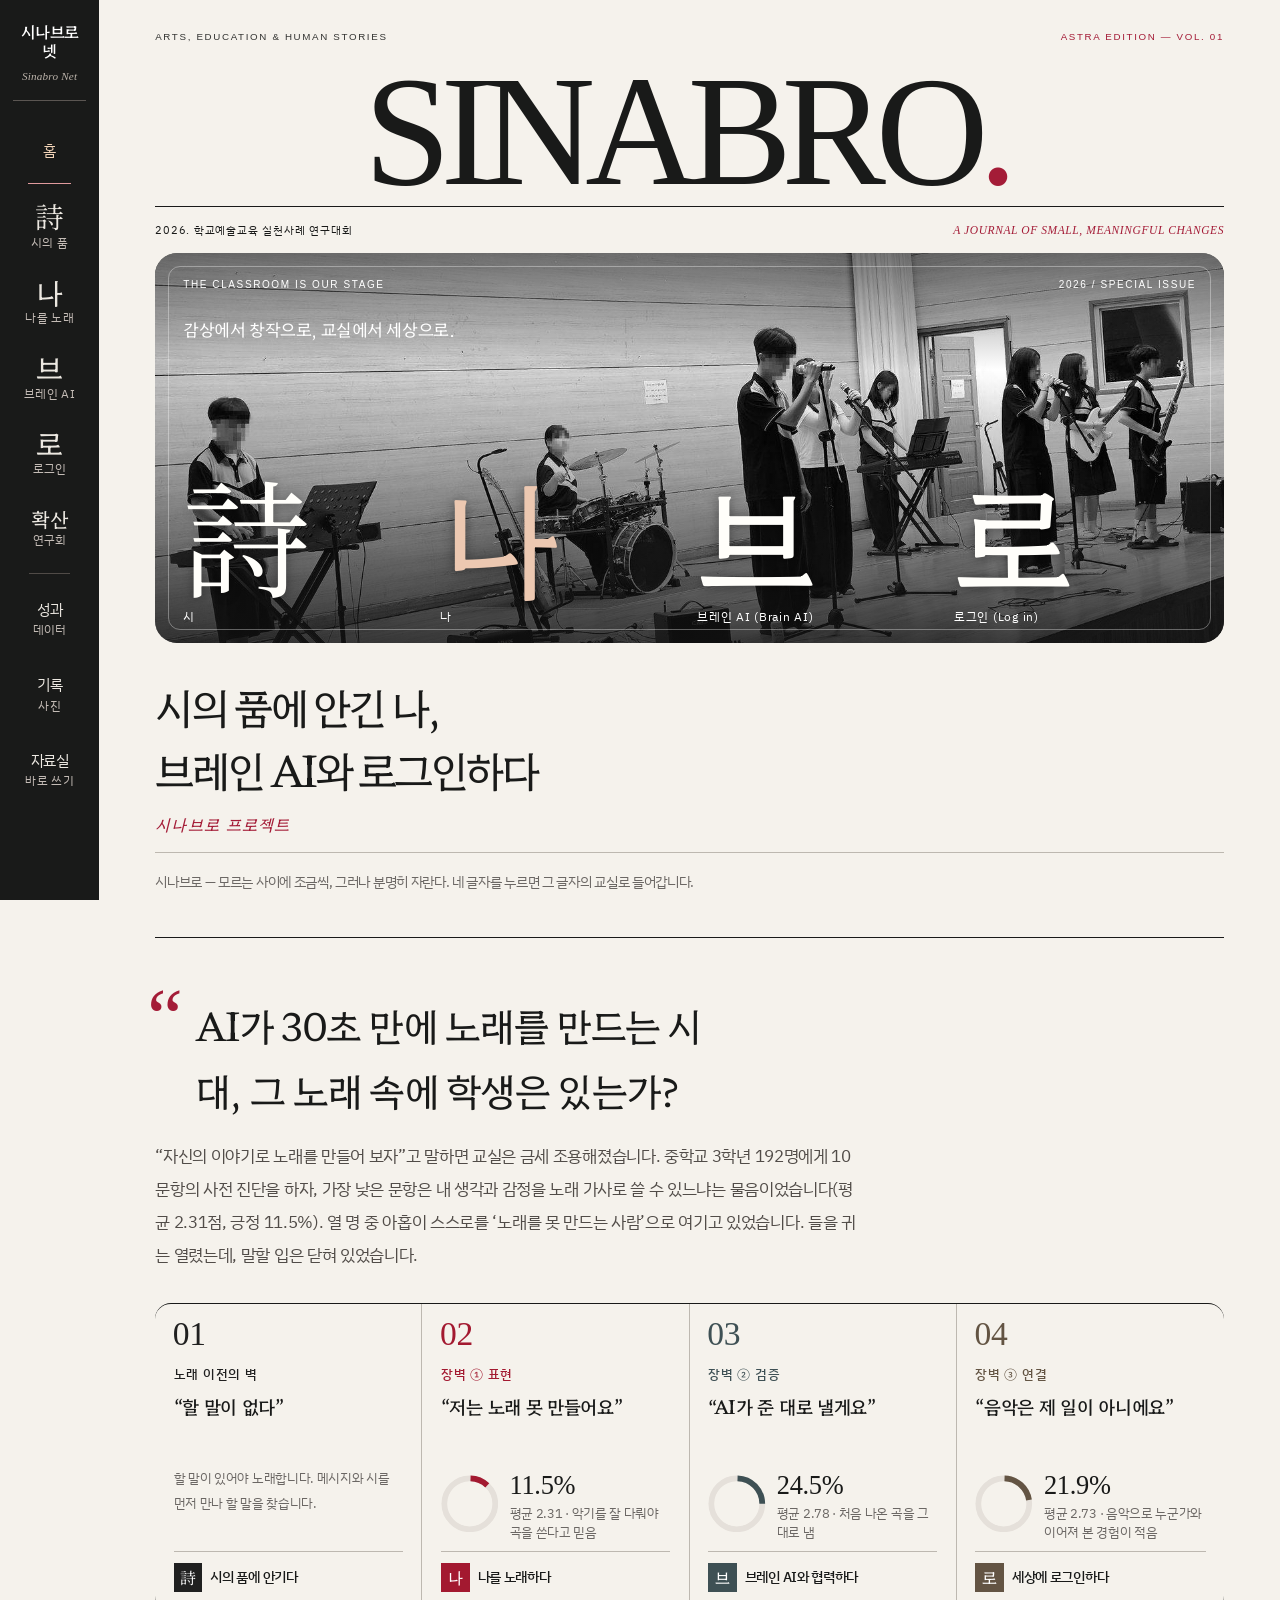
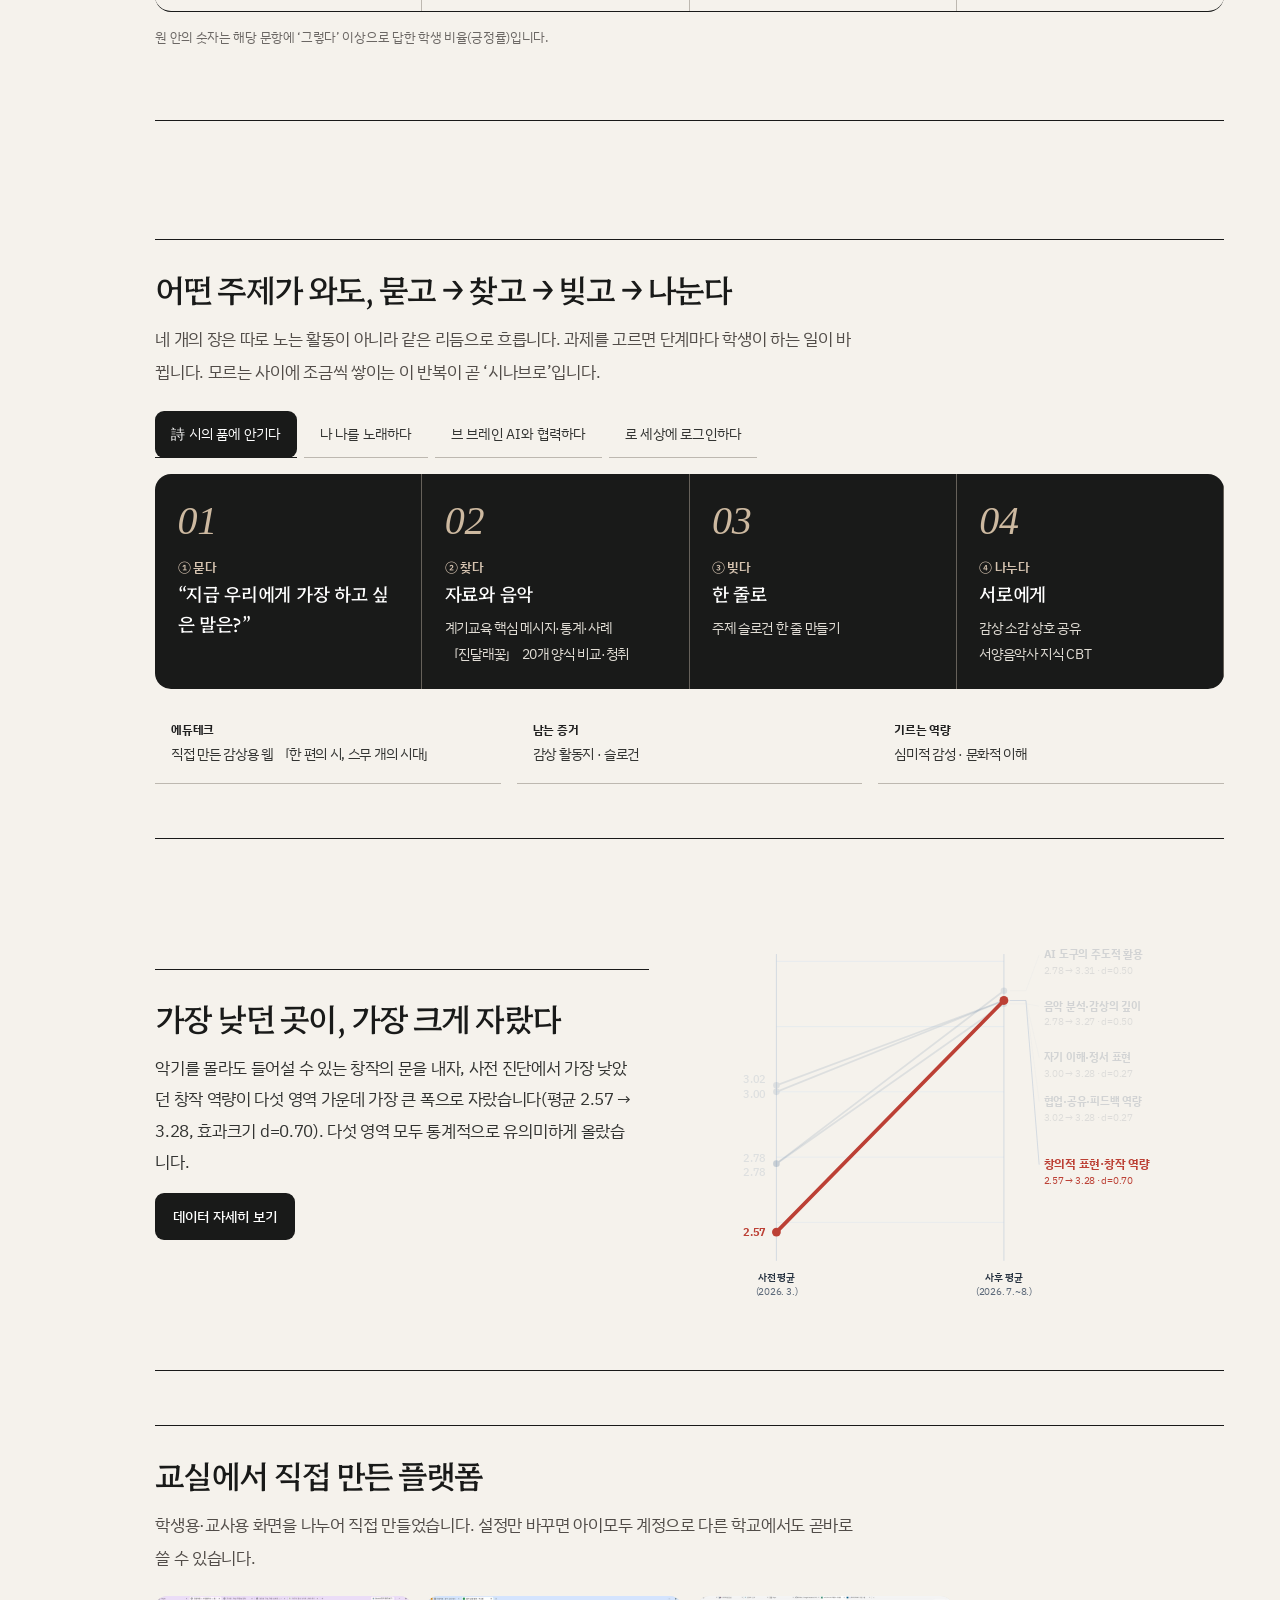
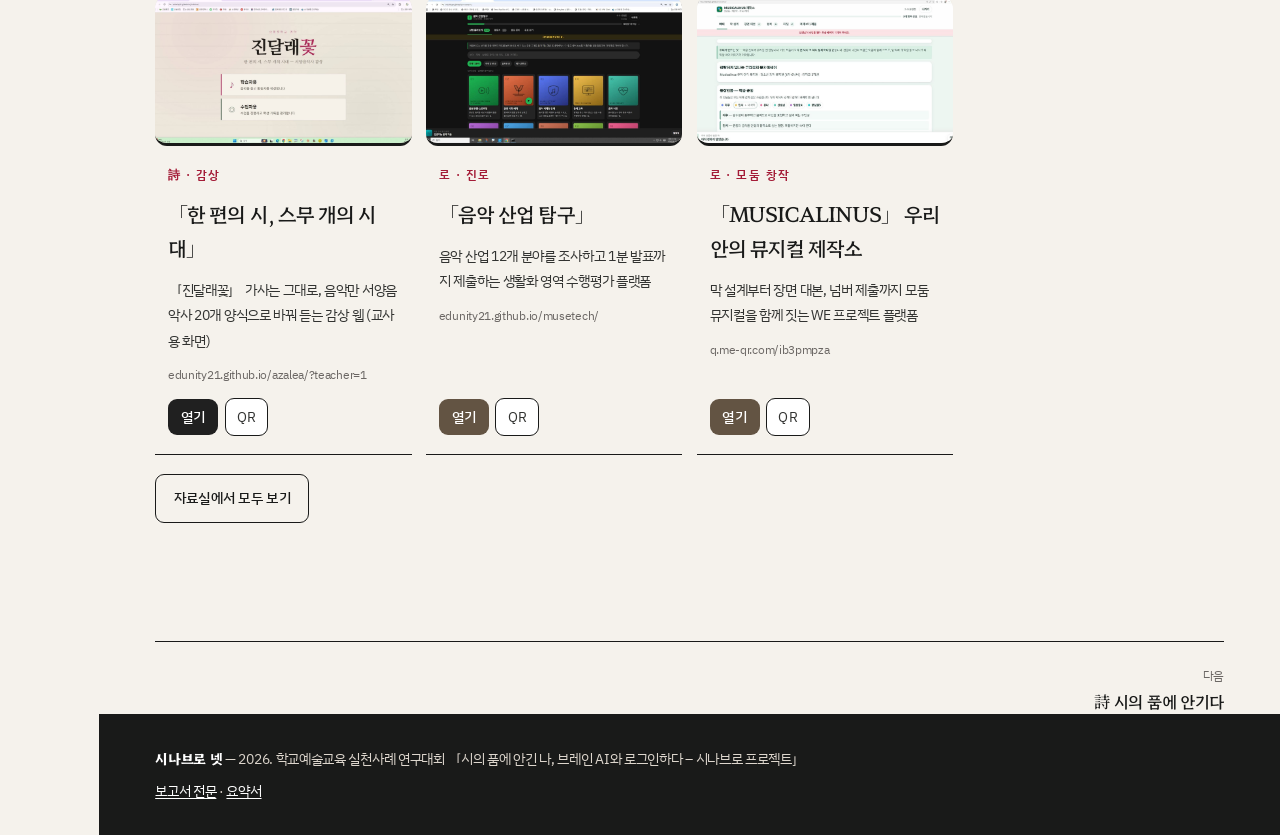
==== commit 7a2063e7: "Add files via upload" ====
--- a/index.html
+++ b/index.html
@@ -1,1350 +1,1444 @@
-<!doctype html>
-<html lang="ko">
-<head>
-<meta charset="utf-8">
-<meta name="viewport" content="width=device-width, initial-scale=1">
-<title>시나브로 넷</title>
-<meta name="description" content="시의 품에 안긴 나, 브레인 AI와 로그인하다 – 시나브로 프로젝트. 감상·자기이해·창작·AI 검증·공유·진로를 잇는 중학교 음악 수업 플랫폼">
-<meta property="og:title" content="시나브로 넷">
-<meta property="og:description" content="시의 품에 안긴 나, 브레인 AI와 로그인하다 – 시나브로 프로젝트">
-<meta property="og:type" content="website">
-<meta property="og:url" content="https://edunity21.github.io/sinabro/">
-<meta name="theme-color" content="#102d50">
-<link rel="icon" href="data:image/svg+xml,%3Csvg xmlns='http://www.w3.org/2000/svg' viewBox='0 0 64 64'%3E%3Crect width='64' height='64' rx='10' fill='%23102d50'/%3E%3Ctext x='32' y='45' font-size='38' text-anchor='middle' fill='%23fff' font-family='serif' font-weight='700'%3E%E8%A9%A9%3C/text%3E%3C/svg%3E">
-<link rel="preconnect" href="https://fonts.googleapis.com">
-<link rel="preconnect" href="https://fonts.gstatic.com" crossorigin>
-<link href="https://fonts.googleapis.com/css2?family=Hahmlet:wght@400;500;600;700&family=IBM+Plex+Sans+KR:wght@400;500;600;700&display=swap" rel="stylesheet">
-<link href="https://fonts.googleapis.com/css2?family=Noto+Serif+KR:wght@700&text=%E8%A9%A9&display=swap" rel="stylesheet">
-<style>
-[hidden]{display:none!important}
-:root{
-  --ink:#102d50; --text:#25313f; --muted:#5b6878; --line:#c8d2dd; --line2:#e3e9ef;
-  --wash:#f3f6f9; --paper:#fff; --chap:#245b91;
-  --si:#6835a0; --si-t:#f3edf9; --na:#bc4035; --na-t:#fcf0ee;
-  --beu:#006b78; --beu-t:#e6f3f4; --ro:#227344; --ro-t:#e9f4ec; --hw:#102d50; --hw-t:#e9eef5; --hs:#8a642f; --hs-t:#f5efe3; --hs-l:#e7dac6;
-  --c:var(--ink); --ct:var(--wash);
-  --serif:"Hahmlet","Noto Serif KR",serif;
-  --sans:"IBM Plex Sans KR","Apple SD Gothic Neo","Malgun Gothic",system-ui,sans-serif;
-  --rail:6.2rem; color-scheme:light;
-}
-*{box-sizing:border-box}
-html{-webkit-text-size-adjust:100%}
-body{margin:0;background:var(--paper);color:var(--text);font:400 1.0625rem/1.75 var(--sans);word-break:normal;overflow-wrap:break-word}
-p,li,dd,td,th,figcaption,blockquote{text-wrap:pretty}
-img{max-width:100%;height:auto;display:block}
-a{color:var(--chap);text-underline-offset:.18em}
-button{font:inherit;color:inherit}
-:focus-visible{outline:3px solid var(--chap);outline-offset:2px;border-radius:4px}
-.sr{position:absolute;width:1px;height:1px;overflow:hidden;clip:rect(0 0 0 0);white-space:nowrap}
-
-/* ---------- app shell ---------- */
-.rail{position:fixed;inset:0 auto 0 0;width:var(--rail);background:#fff;border-right:1px solid var(--line2);
-  display:flex;flex-direction:column;align-items:center;gap:.45rem;padding:1rem 0;z-index:40;overflow-y:auto}
-.rail .brand{font:700 1rem/1.15 var(--serif);color:var(--ink);text-align:center;text-decoration:none;margin-bottom:.6rem}
-.rail .brand small{display:block;font:500 .62rem/1.2 var(--sans);color:var(--muted);margin-top:.2rem}
-.tile{width:4.4rem;height:4.4rem;border-radius:.5rem;display:flex;flex-direction:column;align-items:center;justify-content:center;
-  text-decoration:none;color:var(--muted);border:1px solid transparent;transition:background .2s,color .2s}
-.tile b{font:700 1.65rem/1 var(--serif);color:var(--tc,var(--ink))}
-.tile span{font-size:.66rem;margin-top:.3rem;line-height:1.2;text-align:center}
-.tile.txt b{font:600 .95rem/1.2 var(--sans)}
-.tile:hover{background:var(--wash)}
-.tile.on{background:var(--tc,var(--ink));color:#fff}
-.tile.on b{color:#fff}
-.tile[data-r=si]{--tc:var(--si)}.tile[data-r=na]{--tc:var(--na)}.tile[data-r=beu]{--tc:var(--beu)}
-.tile[data-r=ro]{--tc:var(--ro)}.tile[data-r=hw]{--tc:var(--hs)}
-.rail hr{width:2.6rem;border:0;border-top:1px solid var(--line2);margin:.3rem 0}
-.top{display:none}
-main{margin-left:var(--rail);min-height:100vh}
-.view{display:none}
-.view.on{display:block;animation:vin .35s ease-out}
-@keyframes vin{from{opacity:0;transform:translateY(.5rem)}to{opacity:1;transform:none}}
-@media (prefers-reduced-motion:reduce){.view.on{animation:none}}
-.wrap{max-width:66rem;margin:0 auto;padding:0 2rem}
-@media (max-width:860px){
-  :root{--rail:0px}
-  .rail{inset:auto 0 0 0;width:auto;height:4.4rem;flex-direction:row;padding:.35rem .5rem;border-right:0;border-top:1px solid var(--line2);
-    overflow-x:auto;overflow-y:hidden;justify-content:flex-start;gap:.3rem;scrollbar-width:none}
-  .rail::-webkit-scrollbar{display:none}
-  .rail .brand,.rail hr{display:none}
-  .tile{flex:0 0 3.6rem;height:3.6rem}
-  .tile b{font-size:1.3rem}.tile span{font-size:.6rem;margin-top:.15rem}.tile.txt b{font-size:.82rem}
-  .top{display:flex;position:sticky;top:0;z-index:30;background:rgba(255,255,255,.95);backdrop-filter:blur(8px);
-    border-bottom:1px solid var(--line2);height:3.2rem;align-items:center;justify-content:space-between;padding:0 1.1rem}
-  .top a{font:700 1.1rem/1 var(--serif);color:var(--ink);text-decoration:none}
-  .top span{font-size:.82rem;color:var(--muted)}
-  main{padding-bottom:5rem}
-  .wrap{padding:0 1.1rem}
-  body{font-size:1rem}
-}
-
-/* ---------- shared type ---------- */
-.room{padding-top:2.6rem;padding-bottom:4rem}
-.bh{font:700 clamp(1.3rem,2.6vw,1.7rem)/1.35 var(--serif);color:var(--ink);margin:4rem 0 .5rem}
-.bh small{display:block;font:600 .85rem/1.5 var(--sans);color:var(--c);margin-bottom:.2rem}
-.lede{max-width:44rem;color:var(--text);margin:.4rem 0 1.4rem}
-.note{font-size:.84rem;color:var(--muted)}
-.prose{max-width:44rem}
-p{margin:0 0 1rem}
-.chips{display:flex;flex-wrap:wrap;gap:.35rem;list-style:none;padding:0;margin:0}
-.chips li{font-size:.8rem;border:1px solid var(--line);border-radius:999px;padding:.1rem .6rem;background:#fff}
-.t-si{--c:var(--si);--ct:var(--si-t)}.t-na{--c:var(--na);--ct:var(--na-t)}.t-beu{--c:var(--beu);--ct:var(--beu-t)}
-.t-ro{--c:var(--ro);--ct:var(--ro-t)}.t-hw{--c:var(--hs);--ct:var(--hs-t)}
-
-/* ---------- room head ---------- */
-.rh{display:grid;grid-template-columns:auto 1fr;gap:1.6rem;align-items:start;padding-bottom:1.8rem;border-bottom:1px solid var(--line2)}
-.rh .sq{width:7rem;height:7rem;background:var(--c);color:#fff;border-radius:.4rem;display:grid;place-items:center;font:700 3.8rem/1 var(--serif)}
-.rh .sq.w{font-size:2.3rem}
-.rh .lab{margin:0;color:var(--c);font-weight:600;font-size:.9rem}
-.rh h1{font:700 clamp(1.6rem,3.6vw,2.4rem)/1.3 var(--serif);color:var(--ink);margin:.2rem 0 .7rem}
-.rh .q{font:500 clamp(1.05rem,2vw,1.25rem)/1.55 var(--serif);color:var(--ink);margin:0 0 1rem;padding-left:.9rem;border-left:3px solid var(--c)}
-.rh dl{display:flex;flex-wrap:wrap;gap:.5rem 1.8rem;margin:0;font-size:.88rem}
-.rh dt{color:var(--muted);font-size:.78rem}.rh dd{margin:0;color:var(--ink);font-weight:600}
-.rh dd .v{font-weight:400;color:var(--muted)}
-details.info{margin:1rem 0 0;font-size:.9rem;border:1px solid var(--line2);border-radius:.4rem}
-details.info summary{cursor:pointer;padding:.55rem .9rem;color:var(--ink);font-weight:600}
-details.info dl{display:grid;grid-template-columns:auto 1fr;gap:.35rem 1rem;margin:0;padding:.2rem .9rem .9rem}
-details.info dt{color:var(--c);font-weight:600}details.info dd{margin:0}
-@media (max-width:640px){.rh{grid-template-columns:1fr;gap:.9rem}.rh .sq{width:4.4rem;height:4.4rem;font-size:2.4rem}.rh .sq.w{font-size:1.4rem}}
-
-/* ---------- generic tabs ---------- */
-.seg{display:flex;flex-wrap:wrap;gap:.35rem;margin:0 0 1rem;padding:0;list-style:none}
-.seg button{border:1px solid var(--line);background:#fff;border-radius:999px;padding:.32rem .9rem;font-size:.9rem;cursor:pointer;color:var(--text)}
-.seg button:hover{border-color:var(--c)}
-.seg button.on{background:var(--c);border-color:var(--c);color:#fff}
-.pane{border:1px solid var(--line2);border-radius:.5rem;padding:1.2rem 1.3rem;background:#fff}
-.pane h3{margin:0 0 .5rem;font:700 1.2rem/1.4 var(--serif);color:var(--ink)}
-.pane .meta{font-size:.85rem;color:var(--muted);margin-bottom:.6rem}
-.stepnav{display:flex;justify-content:space-between;margin-top:1rem}
-.stepnav button{border:0;background:var(--wash);border-radius:.35rem;padding:.35rem .8rem;cursor:pointer;font-size:.88rem}
-.stepnav button:hover{background:var(--ct)}
-
-/* ---------- home ---------- */
-.hero{padding:3.2rem 0 2.6rem}
-.kick{margin:0;color:var(--muted);font-size:.92rem}
-.staff{position:relative;height:clamp(14rem,30vw,21rem);margin:1.4rem 0 1rem;
-  background-image:linear-gradient(var(--line),var(--line)),linear-gradient(var(--line),var(--line)),linear-gradient(var(--line),var(--line)),linear-gradient(var(--line),var(--line)),linear-gradient(var(--line),var(--line));
-  background-size:100% 1px;background-repeat:no-repeat;background-position:0 18%,0 34%,0 50%,0 66%,0 82%;
-  display:grid;grid-template-columns:repeat(4,minmax(0,1fr));align-items:end}
-.note-g{display:flex;flex-direction:column;align-items:flex-start;text-decoration:none;padding:.2rem;border-radius:.4rem;width:max-content;max-width:100%}
-.note-g .gl{font:700 clamp(4.2rem,12vw,10rem)/1 var(--serif);color:var(--c);transition:transform .25s}
-.note-g .gs{font-size:clamp(.78rem,1.5vw,.95rem);color:var(--muted);margin-top:.45rem}
-.note-g .gq{font-size:.82rem;color:var(--c);max-width:100%;line-height:1.45;opacity:0;transition:opacity .2s}
-.note-g:hover .gl,.note-g:focus-visible .gl{transform:translateY(-.4rem)}
-.note-g:hover .gq,.note-g:focus-visible .gq{opacity:1}
-.n1{--c:var(--si)}.n2{--c:var(--na);margin-bottom:8%}.n3{--c:var(--beu);margin-bottom:16%}.n4{--c:var(--ro);margin-bottom:24%}
-@media (prefers-reduced-motion:no-preference){
-  .note-g{opacity:0;animation:rise .9s cubic-bezier(.2,.7,.2,1) forwards}
-  .n2{animation-delay:.35s}.n3{animation-delay:.7s}.n4{animation-delay:1.05s}
-  @keyframes rise{from{opacity:0;transform:translateY(1.2rem)}to{opacity:1;transform:none}}
-}
-@media (hover:none),(max-width:700px){.note-g .gq{display:none}}
-.note-g .gs{max-width:100%}
-.hero h1{font:700 clamp(1.9rem,4.4vw,3.2rem)/1.25 var(--serif);color:var(--ink);margin:1rem 0 .4rem;letter-spacing:-.02em}
-.hero .sub{margin:0;color:var(--chap);font:500 1.15rem/1.4 var(--serif)}
-.hero .tag{margin:1rem 0 0}
-.bigq{font:700 clamp(1.35rem,3vw,2rem)/1.45 var(--serif);color:var(--ink);max-width:44rem;margin:0 0 1rem}
-.home-sec{padding:3.2rem 0;border-top:1px solid var(--line2)}
-.bars3{display:grid;grid-template-columns:repeat(4,1fr);gap:1rem;margin-top:1.4rem}
-.bar3{border:1px solid var(--line2);border-top:3px solid var(--c);border-radius:.4rem;padding:1rem;display:flex;flex-direction:column}
-.bar3 .k{font-size:.8rem;color:var(--c);font-weight:600}
-.bar3 .v{font:700 1.15rem/1.4 var(--serif);color:var(--ink);margin:.3rem 0 .6rem}
-.ring{display:flex;align-items:center;gap:.7rem;margin-bottom:.6rem}
-.ring svg{width:3.6rem;height:3.6rem;flex:none}
-.ring p{margin:0;font-size:.8rem;color:var(--muted);line-height:1.45}
-.ring b{display:block;font-size:1.05rem;color:var(--ink)}
-.bar3 .to{margin-top:auto;display:flex;align-items:center;gap:.5rem;text-decoration:none;font-size:.88rem;color:var(--ink);padding-top:.7rem;border-top:1px dashed var(--line)}
-.bar3 .to i{font-style:normal;display:inline-grid;place-items:center;width:1.8rem;height:1.8rem;background:var(--c);color:#fff;border-radius:.25rem;font:700 1rem/1 var(--serif)}
-@media (max-width:900px){.bars3{grid-template-columns:1fr 1fr}}
-@media (max-width:520px){.bars3{grid-template-columns:1fr}}
-.proc{margin-top:1.2rem}
-.proc .steps{display:grid;grid-template-columns:repeat(4,1fr);gap:0;border:1px solid var(--line);border-radius:.5rem;overflow:hidden}
-.proc .steps>div{padding:1rem 1.1rem;border-right:1px solid var(--line2)}
-.proc .steps>div:last-child{border-right:0}
-.proc .steps h4{margin:0 0 .4rem;font:700 1.3rem/1.2 var(--serif);color:var(--c)}
-.proc .steps h4 span{font:600 .75rem/1 var(--sans);color:var(--muted);display:block;margin-bottom:.3rem}
-.proc .steps p{font-size:.9rem;margin:0}
-.proc .foot{display:grid;grid-template-columns:repeat(3,1fr);gap:1rem;margin-top:.8rem;font-size:.88rem}
-.proc .foot div{background:var(--ct);padding:.6rem .8rem;border-radius:.35rem}
-.proc .foot b{display:block;color:var(--c);font-size:.78rem}
-@media (max-width:760px){.proc .steps{grid-template-columns:1fr 1fr}.proc .steps>div:nth-child(2){border-right:0}.proc .steps>div:nth-child(-n+2){border-bottom:1px solid var(--line2)}.proc .foot{grid-template-columns:1fr}}
-.grow{display:grid;grid-template-columns:1fr 1.1fr;gap:2rem;align-items:center}
-@media (max-width:760px){.grow{grid-template-columns:1fr}}
-.go{display:inline-block;background:var(--ink);color:#fff;text-decoration:none;padding:.5rem 1rem;border-radius:.35rem;font-size:.92rem;font-weight:600}
-.go:hover{background:var(--chap)}
-.go.c{background:var(--c)}
-.go.ghost{background:#fff;color:var(--ink);border:1px solid var(--line)}
-
-/* ---------- media ---------- */
-.strip{display:flex;gap:.6rem;overflow-x:auto;padding-bottom:.6rem;margin:1rem 0;scroll-snap-type:x mandatory;scrollbar-width:thin}
-.strip figure{flex:0 0 auto;width:min(19rem,72vw);margin:0;scroll-snap-align:start}
-.strip.tall figure{width:min(13rem,48vw)}
-.strip figcaption,.grid figcaption{font-size:.8rem;color:var(--muted);margin-top:.3rem;line-height:1.45}
-.zoom{display:block;border-radius:.35rem;overflow:hidden;background:var(--wash);cursor:zoom-in}
-.zoom img{width:100%}
-.grid{display:grid;grid-template-columns:repeat(auto-fill,minmax(12rem,1fr));gap:.7rem;margin:1rem 0}
-.grid figure{margin:0}
-.yt{position:relative;display:block;width:100%;aspect-ratio:16/9;border:0;border-radius:.45rem;overflow:hidden;cursor:pointer;
-  background:#0d1b2c center/cover no-repeat;padding:0}
-.yt::after{content:"";position:absolute;inset:0;background:linear-gradient(180deg,rgba(0,0,0,0) 45%,rgba(0,0,0,.7))}
-.yt .pl,.ifr-lite .pl{position:absolute;left:50%;top:50%;transform:translate(-50%,-50%);width:4.2rem;height:4.2rem;border-radius:50%;background:rgba(255,255,255,.92);z-index:1;display:grid;place-items:center}
-.yt .pl::before,.ifr-lite .pl::before{content:"";border-left:1.2rem solid var(--ink);border-top:.75rem solid transparent;border-bottom:.75rem solid transparent;margin-left:.3rem}
-.yt .tt{position:absolute;left:1rem;right:1rem;bottom:.8rem;z-index:1;color:#fff;font-weight:600;text-align:left;font-size:.95rem}
-.yt:hover .pl,.ifr-lite:hover .pl{background:#fff}
-.ytf{width:100%;aspect-ratio:16/9;border:0;border-radius:.45rem;display:block}
-.vid{margin:1rem 0 .4rem}
-.vid+.note{margin-top:.2rem}
-.two{display:grid;grid-template-columns:1fr 1fr;gap:1.6rem;align-items:start}
-@media (max-width:760px){.two{grid-template-columns:1fr}}
-
-/* ---------- platform cards ---------- */
-.plats{display:grid;grid-template-columns:repeat(auto-fill,minmax(15.5rem,1fr));gap:.9rem;margin:1.2rem 0}
-.plat{border:1px solid var(--line);border-radius:.5rem;padding:1rem;display:flex;flex-direction:column;gap:.5rem;background:#fff;position:relative;min-height:12.5rem}
-.plat h4{margin:0;font:700 1.05rem/1.4 var(--serif);color:var(--ink)}
-.plat p{margin:0;font-size:.86rem;color:var(--text)}
-.plat .u{font-size:.76rem;color:var(--chap);word-break:break-all}
-.plat .row{margin-top:auto;display:flex;gap:.4rem;align-items:center}
-.plat .row .go{font-size:.85rem;padding:.35rem .8rem}
-.qrb{border:1px solid var(--line);background:#fff;border-radius:.35rem;padding:.33rem .7rem;font-size:.85rem;cursor:pointer}
-.qrb[aria-pressed=true]{background:var(--ink);color:#fff;border-color:var(--ink)}
-.plat .qrv{display:none;position:absolute;inset:0;background:#fff;border-radius:.5rem;padding:1rem;flex-direction:column;align-items:center;justify-content:center;gap:.5rem;text-align:center}
-.plat.flip .qrv{display:flex}
-.plat .qrv img{width:9.5rem;image-rendering:pixelated}
-.plat .qrv p{font-size:.8rem;color:var(--muted)}
-.plat .tagl{font-size:.74rem;font-weight:600;color:var(--c)}
-
-/* ---------- 詩 ---------- */
-.cal{display:flex;gap:0;overflow-x:auto;border-bottom:2px solid var(--line2);margin:1rem 0 1rem;scrollbar-width:thin}
-.cal button{flex:0 0 auto;border:0;background:none;padding:.5rem .8rem .6rem;cursor:pointer;font-size:.9rem;color:var(--muted);border-bottom:3px solid transparent;margin-bottom:-2px;white-space:nowrap}
-.cal button b{display:block;font:700 .95rem/1.3 var(--sans);color:var(--ink)}
-.cal button.on{border-bottom-color:var(--c);color:var(--c)}
-.cal button.on b{color:var(--c)}
-.calp{display:grid;grid-template-columns:1.2fr 1fr;gap:1.2rem}
-.calp dl{display:grid;grid-template-columns:auto 1fr;gap:.4rem 1rem;margin:0;font-size:.93rem}
-.calp dt{color:var(--c);font-weight:600}.calp dd{margin:0}
-@media (max-width:700px){.calp{grid-template-columns:1fr}}
-.days{display:grid;grid-template-columns:repeat(5,1fr);gap:.3rem;margin:1rem 0 .8rem}
-.days button{border:1px solid var(--line);background:#fff;border-radius:.35rem;padding:.4rem .3rem;cursor:pointer;font-size:.8rem;color:var(--muted);text-align:center}
-.days button b{display:block;font:700 1rem/1.3 var(--serif);color:var(--ink)}
-.days button.on{background:var(--c);border-color:var(--c);color:#fff}.days button.on b{color:#fff}
-.eras{display:grid;grid-template-columns:repeat(4,1fr);gap:.4rem;margin-bottom:.8rem}
-.eras button{border:1px solid var(--line);background:#fff;border-radius:.4rem;padding:.6rem .7rem;text-align:left;cursor:pointer}
-.eras button b{display:block;font:700 1rem/1.35 var(--serif);color:var(--ink)}
-.eras button span{font-size:.78rem;color:var(--muted)}
-.eras button.on{border-color:var(--c);background:var(--ct)}
-@media (max-width:700px){.eras{grid-template-columns:1fr 1fr}}
-.era-out{display:grid;grid-template-columns:1fr 1fr;gap:1rem}
-.era-out div{padding:1rem 1.1rem;border-radius:.4rem;background:var(--wash)}
-.era-out div+div{background:var(--ct)}
-.era-out b{display:block;font-size:.78rem;color:var(--c);margin-bottom:.3rem}
-.era-out p{margin:0;font:500 1.05rem/1.55 var(--serif);color:var(--ink)}
-@media (max-width:640px){.era-out{grid-template-columns:1fr}}
-.poem{font:500 1.15rem/2 var(--serif);color:var(--ink);margin:0;padding:0;list-style:none;counter-reset:ln}
-.poem li{display:grid;grid-template-columns:2rem 1fr;align-items:baseline}
-.poem li::before{counter-increment:ln;content:counter(ln);font:500 .78rem/1 var(--sans);color:var(--muted)}
-.poem .slot{display:inline-block;padding:0 .3rem;border:1px dashed var(--c);border-radius:.25rem;color:var(--c);font-size:.95rem;line-height:1.5;margin:0 .1rem}
-.poem .title-line{color:var(--c)}
-.poem small{font:500 .75rem/1 var(--sans);color:var(--c);margin-left:.5rem}
-.swaps{list-style:none;padding:0;margin:0;display:grid;gap:.45rem}
-.swaps li{display:grid;grid-template-columns:2rem 1fr;align-items:center;font-size:.95rem}
-.swaps li::before{content:attr(data-n);font-size:.78rem;color:var(--muted)}
-.swaps span{display:inline-flex;align-items:center;gap:.35rem;margin:0 .6rem .2rem 0}
-.swaps s{color:var(--muted);text-decoration-color:var(--na)}
-.swaps em{font-style:normal;color:var(--c);font-weight:600}
-
-/* ---------- 나 ---------- */
-.rupa-nav{display:grid;grid-template-columns:repeat(4,1fr);gap:.4rem;margin-bottom:.8rem}
-.rupa-nav button{border:1px solid var(--line);background:#fff;border-radius:.4rem;padding:.55rem .6rem;cursor:pointer;text-align:left}
-.rupa-nav button b{font:700 1.5rem/1 var(--serif);color:var(--c);margin-right:.4rem}
-.rupa-nav button span{font-size:.8rem;color:var(--muted)}
-.rupa-nav button.on{background:var(--c);border-color:var(--c)}
-.rupa-nav button.on b,.rupa-nav button.on span{color:#fff}
-@media (max-width:640px){.rupa-nav{grid-template-columns:1fr 1fr}}
-.rupa-p{display:grid;grid-template-columns:1fr 1fr;gap:1.2rem}
-.rupa-p .ex{background:var(--ct);border-radius:.4rem;padding:1rem 1.1rem}
-.rupa-p .ex b{display:block;font-size:.78rem;color:var(--c);margin-bottom:.4rem}
-.rupa-p .ex blockquote{margin:0;font:500 1.05rem/1.65 var(--serif);color:var(--ink)}
-.rupa-p .ex .tags{font:600 1rem/1.5 var(--sans);color:var(--c)}
-.rupa-p .ex table{width:100%;border-collapse:collapse;font-size:.84rem}
-.rupa-p .ex td{padding:.3rem .2rem;border-bottom:1px solid rgba(0,0,0,.06);vertical-align:top}
-.rupa-p .ex td:first-child{color:var(--c);font-weight:600;white-space:nowrap;padding-right:.6rem}
-.lyr-l{font:500 1.05rem/1.7 var(--serif)}
-.lyr-l i{font:600 .75rem/1 var(--sans);font-style:normal;color:var(--c);margin-right:.3rem}
-@media (max-width:700px){.rupa-p{grid-template-columns:1fr}}
-.lyric{display:grid;grid-template-columns:1.25fr 1fr;gap:1.2rem;align-items:start;margin-top:1rem}
-.lv{position:relative;border-radius:.45rem;overflow:hidden;background:#000;aspect-ratio:4/3}
-.lv img{position:absolute;inset:0;width:100%;height:100%;object-fit:cover;opacity:0;transition:opacity .5s}
-.lv img.on{opacity:1}
-.lctl{display:flex;align-items:center;gap:.6rem;margin-top:.6rem}
-.lctl button{border:0;background:var(--c);color:#fff;border-radius:.35rem;padding:.35rem .8rem;cursor:pointer;font-size:.88rem;min-width:4.6rem}
-.ltrack{position:relative;flex:1;height:.5rem;background:var(--line2);border-radius:999px;cursor:pointer}
-.ltrack .fill{position:absolute;inset:0 auto 0 0;background:var(--c);border-radius:999px}
-.ltrack .mk{position:absolute;top:50%;width:.7rem;height:.7rem;border-radius:50%;background:#fff;border:2px solid var(--c);transform:translate(-50%,-50%)}
-.lctl .tm{font:500 .85rem/1 var(--sans);color:var(--muted);min-width:3.2rem;text-align:right;font-variant-numeric:tabular-nums}
-pre.json{margin:0;background:#0f2238;color:#d6e2ee;border-radius:.45rem;padding:1rem;font:400 .8rem/1.6 ui-monospace,SFMono-Regular,Menlo,Consolas,monospace;overflow-x:auto}
-pre.json .cur{background:rgba(255,255,255,.14);color:#fff;border-radius:.2rem;display:inline-block;width:100%}
-pre.json .k{color:#9cc7e6}pre.json .s{color:#f2c98b}pre.json .n{color:#b7e3b0}
-@media (max-width:760px){.lyric{grid-template-columns:1fr}}
-.three{display:grid;grid-template-columns:repeat(3,1fr);gap:1rem;margin-top:1.2rem}
-.three div{border-top:3px solid var(--c);padding-top:.6rem}
-.three b{display:block;color:var(--ink);margin-bottom:.3rem}
-.three p{font-size:.88rem;margin:0}
-.three .w{font-size:.82rem;color:var(--muted);margin-top:.4rem}
-@media (max-width:700px){.three{grid-template-columns:1fr}}
-
-/* ---------- 브 : prompt lab ---------- */
-.plab{border:1px solid var(--line);border-radius:.6rem;overflow:hidden;margin-top:1rem}
-.lab-top{display:flex;flex-wrap:wrap;justify-content:space-between;align-items:center;gap:.6rem;padding:.8rem 1rem;background:var(--ct);border-bottom:1px solid var(--line2)}
-.lab-top .seg{margin:0}
-.lab-top p{margin:0;font-size:.85rem;color:var(--c);font-weight:600}
-.cells{display:grid;grid-template-columns:repeat(4,1fr)}
-.cell{padding:1rem;border-right:1px solid var(--line2);display:flex;flex-direction:column;gap:.5rem;min-width:0}
-.cell:last-child{border-right:0}
-.cell h4{margin:0;font:700 1rem/1.4 var(--serif);color:var(--ink)}
-.cell h4 span{color:var(--c);margin-right:.3rem}
-.cell .txt{font-size:.9rem;background:var(--wash);border-radius:.3rem;padding:.55rem .65rem;color:var(--ink);min-height:4.2rem}
-.cell .eff{font-size:.84rem;color:var(--text);border-left:3px solid var(--c);padding-left:.55rem}
-.cell .eff b{display:block;font-size:.74rem;color:var(--c)}
-.cell details{font-size:.84rem}
-.cell details summary{cursor:pointer;color:var(--c);font-weight:600}
-.cell details p{margin:.4rem 0 0;color:var(--text)}
-.plab[data-active=orig] .rev,.plab[data-active=rev] .orig{display:none}
-.plab[data-active=orig] .cell .txt{background:#fbf7ec}
-@media (max-width:960px){.cells{grid-template-columns:1fr 1fr}.cell:nth-child(2){border-right:0}.cell:nth-child(-n+2){border-bottom:1px solid var(--line2)}}
-@media (max-width:560px){.cells{grid-template-columns:1fr}.cell{border-right:0;border-bottom:1px solid var(--line2)}}
-.builder{display:grid;grid-template-columns:1.1fr 1fr;gap:0}
-.bform{padding:1rem 1.1rem;border-right:1px solid var(--line2);display:grid;gap:1rem}
-.bform fieldset{border:0;padding:0;margin:0;display:grid;gap:.45rem}
-.bform legend{font:700 .98rem/1.4 var(--serif);color:var(--ink);margin-bottom:.35rem;padding:0}
-.bform legend span{color:var(--c);margin-right:.3rem}
-.bform label{font-size:.82rem;color:var(--muted);display:grid;gap:.2rem}
-.bform input[type=text],.bform select,.bform textarea{font:inherit;font-size:.9rem;border:1px solid var(--line);border-radius:.3rem;padding:.4rem .55rem;width:100%;background:#fff;color:var(--ink)}
-.bform textarea{min-height:4.5rem;resize:vertical}
-.bform .inl{display:flex;flex-wrap:wrap;gap:.3rem .9rem;font-size:.86rem;color:var(--ink)}
-.bform .inl label{display:flex;align-items:center;gap:.3rem;color:var(--ink);font-size:.86rem}
-.bform input[type=range]{width:100%;accent-color:var(--c)}
-.bout{padding:1rem 1.1rem;background:#fbfcfd;display:flex;flex-direction:column;gap:.8rem}
-.bout h4{margin:0;font:700 .98rem/1.4 var(--serif);color:var(--ink)}
-.pbox{background:#0f2238;color:#e6eef6;border-radius:.4rem;padding:.9rem 1rem;font-size:.92rem;line-height:1.75;min-height:9rem}
-.pbox p{margin:0 0 .4rem}
-.pbox p b{color:#9cc7e6;font-weight:600;margin-right:.35rem;font-size:.78rem}
-.copy{align-self:flex-start;border:0;background:var(--c);color:#fff;border-radius:.35rem;padding:.4rem .9rem;cursor:pointer;font-size:.88rem}
-.meter{border:1px solid var(--line2);border-radius:.4rem;padding:.7rem .8rem;background:#fff}
-.meter .lv3{display:grid;grid-template-columns:repeat(3,1fr);gap:.25rem;margin:.4rem 0}
-.meter .lv3 span{text-align:center;font-size:.8rem;padding:.25rem;border-radius:.25rem;background:var(--wash);color:var(--muted)}
-.meter .lv3 span.on{background:var(--c);color:#fff;font-weight:600}
-.meter .why{font-size:.82rem;color:var(--text);margin:0}
-.meter .found{display:flex;flex-wrap:wrap;gap:.25rem;margin-top:.35rem}
-.meter .found span{font-size:.74rem;background:var(--ct);color:var(--c);border-radius:999px;padding:.05rem .5rem}
-@media (max-width:860px){.builder{grid-template-columns:1fr}.bform{border-right:0;border-bottom:1px solid var(--line2)}}
-.ab{display:grid;grid-template-columns:1.3fr 1fr;gap:1.4rem;align-items:start}
-.arr{width:100%;height:auto;display:block}
-.arr .lb{font:600 12px var(--sans);fill:var(--text)}
-.arr .sec{font:600 12px var(--sans);fill:var(--muted)}
-.ab blockquote{margin:0;font:500 1rem/1.7 var(--serif);color:var(--ink);background:var(--ct);border-radius:.4rem;padding:1rem 1.1rem}
-.ab blockquote b{display:block;font:600 .78rem/1.4 var(--sans);color:var(--c);margin-bottom:.35rem}
-@media (max-width:760px){.ab{grid-template-columns:1fr}}
-.map4{width:100%;border-collapse:collapse;font-size:.9rem;margin-top:.8rem}
-.map4 th,.map4 td{padding:.55rem .7rem;border-bottom:1px solid var(--line2);text-align:left;vertical-align:top}
-.map4 thead th{background:var(--ct);color:var(--c);font-size:.84rem}
-.map4 td:last-child{color:var(--c);font-weight:600}
-.tw{overflow-x:auto}
-.weights{display:grid;grid-template-columns:2fr 1fr 1fr 1fr;gap:3px;margin:1rem 0 1.2rem}
-.weights div{background:var(--wash);padding:.8rem .9rem;min-width:0}
-.weights div:first-child{background:var(--c);color:#fff}
-.weights div:first-child b,.weights div:first-child strong{color:#fff}.weights div:first-child p{color:rgba(255,255,255,.85)}
-.weights strong{display:block;font:700 1.7rem/1.1 var(--serif);color:var(--ink)}
-.weights b{display:block;margin:.3rem 0 .2rem;color:var(--ink);font-size:.92rem}
-.weights p{font-size:.82rem;margin:0;color:var(--muted)}
-@media (max-width:760px){.weights{grid-template-columns:1fr 1fr}}
-.rub{display:grid;grid-template-columns:repeat(3,1fr);gap:.6rem}
-.rub div{border-radius:.4rem;padding:.8rem .9rem;background:var(--wash);font-size:.9rem}
-.rub div:first-child{background:var(--ct)}
-.rub b{display:block;font:700 1.2rem/1.2 var(--serif);color:var(--c);margin-bottom:.3rem}
-@media (max-width:640px){.rub{grid-template-columns:1fr}}
-
-/* ---------- 로 ---------- */
-.day{position:relative;margin:1.4rem 0 1rem}
-.day .line{position:absolute;left:0;right:0;top:1.15rem;height:2px;background:var(--line)}
-.day .acts{position:relative;display:grid;grid-template-columns:repeat(6,1fr);gap:.3rem}
-.day button{border:0;background:none;cursor:pointer;text-align:center;padding:0}
-.day button i{display:block;width:1.1rem;height:1.1rem;border-radius:50%;background:#fff;border:3px solid var(--line);margin:.6rem auto .4rem;transition:all .2s}
-.day button b{display:block;font:700 .95rem/1.3 var(--sans);color:var(--ink);font-variant-numeric:tabular-nums}
-.day button span{font-size:.75rem;color:var(--muted)}
-.day button.on i{background:var(--c);border-color:var(--c);transform:scale(1.25)}
-.day button.on b{color:var(--c)}
-.actp{display:grid;grid-template-columns:auto 1fr;gap:1.2rem;align-items:start}
-.actp .no{font:700 2.6rem/1 var(--serif);color:var(--c)}
-.actp h3 small{display:block;font:500 .85rem/1.4 var(--sans);color:var(--muted)}
-.actp .qq{font:500 1.05rem/1.6 var(--serif);color:var(--ink);margin:.5rem 0}
-.actp .num{display:inline-block;background:var(--ct);color:var(--c);border-radius:.3rem;padding:.15rem .6rem;font-weight:600;font-size:.88rem}
-.fields{list-style:none;padding:0;margin:1rem 0;display:grid;grid-template-columns:repeat(4,1fr);gap:.5rem}
-.fields a{display:grid;grid-template-columns:auto 1fr;gap:0 .5rem;padding:.75rem .8rem;border:1px solid var(--line2);border-radius:.4rem;text-decoration:none;color:var(--ink);height:100%;transition:border-color .2s,background .2s}
-.fields a:hover{border-color:var(--ro);background:var(--ro-t)}
-.fields .k{font:700 1rem/1.4 var(--serif);color:var(--ro);grid-row:span 2}
-.fields b{font-weight:600;font-size:.92rem;line-height:1.4}
-.fields span{font-size:.8rem;color:var(--muted);line-height:1.45}
-@media (max-width:900px){.fields{grid-template-columns:1fr 1fr}}
-@media (max-width:480px){.fields{grid-template-columns:1fr}}
-.calc{display:grid;grid-template-columns:1fr 1.2fr;gap:1.4rem;align-items:center;border:1px solid var(--line2);border-radius:.5rem;padding:1.1rem 1.2rem;margin-top:1rem}
-.calc label{display:grid;gap:.2rem;font-size:.85rem;color:var(--muted);margin-bottom:.6rem}
-.calc input[type=range]{accent-color:var(--c);width:100%}
-.calc output{font-weight:700;color:var(--ink)}
-.cbar{margin:.5rem 0}
-.cbar .t{display:flex;justify-content:space-between;font-size:.85rem;margin-bottom:.2rem}
-.cbar .t b{color:var(--ink)}
-.cbar .b{height:.9rem;border-radius:.2rem;background:var(--line);transition:width .3s}
-.cbar.p .b{background:var(--c)}
-@media (max-width:700px){.calc{grid-template-columns:1fr}}
-.dil{display:grid;grid-template-columns:1fr 1fr;gap:1rem;margin-top:1rem}
-.dil div{border-radius:.45rem;background:var(--wash);padding:1rem 1.1rem;font-size:.92rem}
-.dil h4{margin:0 0 .4rem;color:var(--c);font-size:.98rem}
-.dil .fx{margin:.6rem 0 0;padding-top:.6rem;border-top:1px dashed var(--line);color:var(--ink)}
-.dil .fx b{color:var(--c);margin-right:.35rem}
-@media (max-width:700px){.dil{grid-template-columns:1fr}}
-
-/* ---------- 확산 ---------- */
-.tl{position:relative;margin:1.6rem 0 1rem;padding:2.6rem 0 0}
-.tl .ph{display:flex;height:.6rem;border-radius:999px;overflow:hidden;background:var(--line2)}
-.tl .ph span{height:100%}
-.tl .today{position:absolute;top:0;transform:translateX(-50%);text-align:center;font-size:.75rem;font-weight:600;color:var(--na);white-space:nowrap}
-.tl .today::after{content:"";display:block;width:2px;height:2.2rem;background:var(--na);margin:.15rem auto 0}
-.tl .phl{display:flex;margin-top:.4rem;font-size:.76rem;color:var(--muted)}
-.tl .phl span{padding-right:.3rem}
-.ev{list-style:none;padding:0;margin:1.4rem 0 0;display:grid;gap:.1rem}
-.ev li{display:grid;grid-template-columns:7.6rem 1fr auto;gap:1rem;align-items:baseline;padding:.6rem 0;border-bottom:1px solid var(--line2)}
-.ev time{font:600 .9rem/1.4 var(--sans);color:var(--ink);font-variant-numeric:tabular-nums}
-.ev p{margin:0;font-size:.92rem}.ev p b{color:var(--ink)}
-.ev .st{font-size:.76rem;font-weight:600;border-radius:.25rem;padding:.05rem .45rem;white-space:nowrap;background:var(--ct);color:var(--c)}
-.ev .st.up{background:var(--na);color:#fff}
-@media (max-width:560px){.ev li{grid-template-columns:1fr auto}.ev time{grid-column:1/-1}}
-.rings{display:grid;grid-template-columns:minmax(14rem,22rem) 1fr;gap:2rem;align-items:center;margin-top:1rem}
-.rbox{position:relative;aspect-ratio:1}
-.rbox button{position:absolute;border-radius:50%;border:2px solid var(--line);background:rgba(255,255,255,.9);cursor:pointer;display:flex;justify-content:center;padding-top:.45rem;font-size:.78rem;font-weight:600;color:var(--muted);transition:all .2s}
-.rbox button:nth-child(1){inset:0}.rbox button:nth-child(2){inset:13%}.rbox button:nth-child(3){inset:26%}.rbox button:nth-child(4){inset:39%;align-items:center;padding:0}
-.rbox button.on{border-color:var(--c);background:var(--ct);color:var(--c)}
-.rbox button:nth-child(4).on{background:var(--c);color:#fff}
-.rpanel h3{margin:0 0 .2rem}
-.rpanel .who{color:var(--muted);font-size:.88rem;margin-bottom:.7rem}
-.rpanel .nums{display:flex;flex-wrap:wrap;gap:.4rem;margin-top:.8rem}
-.rpanel .nums span{background:var(--c);color:#fff;border-radius:.3rem;padding:.2rem .6rem;font-size:.84rem;font-weight:600}
-@media (max-width:700px){.rings{grid-template-columns:1fr}.rbox{max-width:20rem;margin:0 auto;width:100%}}
-.cfg{display:grid;grid-template-columns:1fr 1.3fr;gap:1.2rem;margin-top:1rem;align-items:start}
-.cfg label{display:grid;gap:.2rem;font-size:.85rem;color:var(--muted);margin-bottom:.6rem}
-.cfg input{font:inherit;font-size:.92rem;border:1px solid var(--line);border-radius:.3rem;padding:.4rem .55rem}
-.cfg pre{margin:0;background:#0f2238;color:#d6e2ee;border-radius:.45rem;padding:1rem;font:400 .82rem/1.7 ui-monospace,SFMono-Regular,Menlo,Consolas,monospace;overflow-x:auto}
-.cfg pre .c{color:#7f97b0}.cfg pre .s{color:#f2c98b}.cfg pre .n{color:#b7e3b0}.cfg pre .hl{background:rgba(242,201,139,.18);border-radius:.15rem}
-.cfg .flow3{display:flex;flex-wrap:wrap;gap:.4rem;margin-top:.8rem}
-.cfg .flow3 span{font-size:.8rem;background:var(--wash);border-radius:.3rem;padding:.25rem .55rem}
-@media (max-width:760px){.cfg{grid-template-columns:1fr}}
-.cases{display:grid;grid-template-columns:1fr 1fr;gap:1rem;margin-top:1rem}
-.cases article{border:1px solid var(--line2);border-radius:.45rem;padding:1rem 1.1rem}
-.cases h4{margin:0 0 .7rem;font:700 1rem/1.4 var(--serif);color:var(--ink)}
-.chain{list-style:none;padding:0;margin:0 0 .8rem;display:grid;gap:.35rem}
-.chain li{font-size:.88rem;padding:.4rem .6rem;border-radius:.3rem;background:var(--wash)}
-.chain li b{color:var(--c);font-size:.76rem;display:block}
-.chain li:last-child{background:var(--ct)}
-@media (max-width:700px){.cases{grid-template-columns:1fr}}
-
-/* ---------- 성과 ---------- */
-.dash{margin-top:1rem}
-.dgrid{display:grid;grid-template-columns:1.25fr 1fr;gap:1.4rem;align-items:start}
-.slope{width:100%;height:auto}
-.slope .ln{transition:opacity .25s,stroke-width .25s}
-.dash[data-active]:not([data-active=all]) .ln{opacity:.15}
-.dash[data-active=ana] .ln.ana,.dash[data-active=self] .ln.self,.dash[data-active=cre] .ln.cre,.dash[data-active=ai] .ln.ai,.dash[data-active=col] .ln.col{opacity:1}
-.dcard{background:var(--hw-t);border-radius:.5rem;padding:1.1rem 1.2rem}
-.dcard h3{margin:0 0 .6rem;font:700 1.2rem/1.4 var(--serif);color:var(--ink)}
-.dcard dl{display:grid;grid-template-columns:auto 1fr;gap:.35rem 1rem;margin:0;font-size:.92rem}
-.dcard dt{color:var(--muted)}.dcard dd{margin:0;color:var(--ink);font-weight:600;font-variant-numeric:tabular-nums}
-.dcard .d{font:700 2.2rem/1 var(--serif);color:var(--na);margin:.6rem 0 .2rem}
-.items{display:grid;grid-template-columns:1fr 1fr;gap:1.6rem;margin-top:1.6rem}
-.items h4{margin:0 0 .5rem;font-size:.92rem;color:var(--ink)}
-.items h4 span{font-weight:400;color:var(--muted);font-size:.8rem}
-.it{display:grid;grid-template-columns:1fr 3.2rem;gap:.15rem .6rem;align-items:center;padding:.35rem 0;border-bottom:1px solid var(--line2);transition:opacity .25s}
-.it .n{font-size:.84rem;color:var(--ink)}
-.it .n em{font-style:normal;font-size:.7rem;font-weight:600;color:#fff;background:var(--na);border-radius:.2rem;padding:0 .3rem;margin-left:.3rem}
-.it .n em.top{background:var(--ro)}
-.it .p{font:600 .84rem/1 var(--sans);text-align:right;font-variant-numeric:tabular-nums;color:var(--ink)}
-.it .b{grid-column:1/-1;height:.4rem;background:var(--line2);border-radius:999px;overflow:hidden}
-.it .b i{display:block;height:100%;background:#d8892b;border-radius:999px}
-.items .post .it .b i{background:#2c6fd6}
-.it .m{grid-column:1/-1;font-size:.72rem;color:var(--muted)}
-.dash[data-active]:not([data-active=all]) .it{opacity:.28}
-.dash[data-active=ana] .it[data-d=ana],.dash[data-active=self] .it[data-d=self],.dash[data-active=cre] .it[data-d=cre],.dash[data-active=ai] .it[data-d=ai],.dash[data-active=col] .it[data-d=col]{opacity:1}
-@media (max-width:860px){.dgrid,.items{grid-template-columns:1fr}}
-.kw{display:grid;grid-template-columns:repeat(3,1fr);gap:1rem;margin-top:1rem}
-.kw article{border-radius:.5rem;padding:1rem 1.1rem;background:var(--wash);display:flex;flex-direction:column;gap:.5rem}
-.kw h4{margin:0;font-size:.95rem;color:var(--ink)}
-.kw .w{font-size:.82rem;color:var(--muted)}
-.kw blockquote{margin:auto 0 0;font:500 1.02rem/1.6 var(--serif);color:var(--ink)}
-@media (max-width:760px){.kw{grid-template-columns:1fr}}
-.honest{display:grid;grid-template-columns:1fr 1fr;gap:1rem;margin-top:1rem}
-.honest>div{border:1px solid var(--line2);border-radius:.5rem;padding:1rem 1.1rem}
-.honest blockquote{margin:.3rem 0 .6rem;font:500 1.02rem/1.6 var(--serif);color:var(--ink)}
-.honest b{color:var(--ink)}
-.honest ul{margin:.3rem 0 0;padding-left:1.1rem;font-size:.9rem}
-@media (max-width:760px){.honest{grid-template-columns:1fr}}
-
-/* ---------- archive ---------- */
-.filt{display:flex;flex-wrap:wrap;gap:.35rem;margin:1rem 0;position:sticky;top:0;background:rgba(255,255,255,.95);padding:.6rem 0;z-index:5}
-@media (max-width:860px){.filt{top:3.2rem}}
-.filt button{border:1px solid var(--line);background:#fff;border-radius:999px;padding:.3rem .8rem;cursor:pointer;font-size:.86rem}
-.filt button span{color:var(--muted);font-size:.78rem;margin-left:.25rem}
-.filt button.on{background:var(--ink);border-color:var(--ink);color:#fff}.filt button.on span{color:#c5d3e3}
-.arch{columns:4 13rem;column-gap:.7rem}
-.arch figure{break-inside:avoid;margin:0 0 .7rem}
-.arch figcaption{font-size:.76rem;color:var(--muted);margin-top:.25rem;line-height:1.4}
-.archwrap[data-active]:not([data-active=all]) .arch figure{display:none}
-.archwrap[data-active=si] figure[data-t~=si],.archwrap[data-active=na] figure[data-t~=na],.archwrap[data-active=beu] figure[data-t~=beu],
-.archwrap[data-active=ro] figure[data-t~=ro],.archwrap[data-active=hw] figure[data-t~=hw],.archwrap[data-active=cls] figure[data-t~=cls],
-.archwrap[data-active=plat] figure[data-t~=plat],.archwrap[data-active=doc] figure[data-t~=doc],.archwrap[data-active=pd] figure[data-t~=pd]{display:block}
-.calp.one{grid-template-columns:1fr}
-figure{position:relative}
-.qrchip{position:absolute;right:.45rem;top:.45rem;background:var(--ink);color:#fff;font-size:.74rem;font-weight:600;text-decoration:none;padding:.22rem .5rem;border-radius:.3rem}
-.qrchip:hover{background:var(--chap)}
-.plat .qrv svg{width:9.5rem;height:9.5rem}
-
-/* ---------- kit & misc ---------- */
-.refs{list-style:none;padding:0;margin:.6rem 0 0;font-size:.9rem}
-.refs li{padding-left:1.6rem;text-indent:-1.6rem;margin:.4rem 0}
-details.fold{border:1px solid var(--line2);border-radius:.45rem;margin-top:1rem}
-details.fold summary{cursor:pointer;padding:.7rem 1rem;font-weight:600;color:var(--ink)}
-details.fold>div{padding:0 1rem 1rem}
-.pn{display:flex;justify-content:space-between;gap:1rem;margin-top:4rem;padding-top:1.2rem;border-top:1px solid var(--line2)}
-.pn a{text-decoration:none;color:var(--ink);display:flex;flex-direction:column;max-width:48%}
-.pn a span{font-size:.78rem;color:var(--muted)}
-.pn a b{font:700 1.02rem/1.4 var(--serif)}
-.pn a:last-child{text-align:right;margin-left:auto}
-.pn a:hover b{color:var(--chap)}
-footer{margin-left:var(--rail);background:var(--ink);color:#c9d6e4;padding:2rem 0 2.4rem;font-size:.86rem}
-footer b{color:#fff;font-family:var(--serif)}
-footer a{color:#fff}
-@media (max-width:860px){footer{padding-bottom:6rem}}
-
-/* ---------- lightbox ---------- */
-dialog.lb{border:0;padding:0;max-width:96vw;max-height:94vh;background:transparent;overflow:visible}
-dialog.lb::backdrop{background:rgba(10,22,38,.92)}
-.lb-in{display:flex;flex-direction:column;align-items:center;gap:.6rem}
-.lb-in img{max-width:94vw;max-height:84vh;width:auto;border-radius:.2rem;background:#fff}
-.lb-cap{color:#e8eef5;font-size:.9rem;text-align:center;max-width:60rem;margin:0}
-.lb-btn{position:fixed;top:50%;transform:translateY(-50%);background:rgba(255,255,255,.14);color:#fff;border:0;width:3rem;height:3rem;border-radius:50%;font-size:1.4rem;cursor:pointer}
-.lb-btn:hover{background:rgba(255,255,255,.3)}
-.lb-prev{left:1rem}.lb-next{right:1rem}.lb-x{position:fixed;top:1rem;right:1rem;transform:none}
-
-.two>*,.dgrid>*,.grow>*,.ab>*,.lyric>*,.cfg>*,.calp>*{min-width:0}
-h1,h2,h3,.bh,.bigq{text-wrap:balance}
-
-.player{margin:1rem 0 .4rem}
-.ifr-lite{position:relative;display:block;width:100%;aspect-ratio:16/9;border:0;border-bottom:3px solid #C9A542;border-radius:.45rem;overflow:hidden;cursor:pointer;
-  background:radial-gradient(circle at 70% 30%,#2b4170,#1B2A4A 60%,#0f1b31);padding:0;color:#fff}
-.ifr-lite .tt{position:absolute;left:1.2rem;right:1.2rem;bottom:1rem;text-align:left;font-size:.92rem;color:#e4e9f2}
-.ifr-lite .tt b{display:block;font:700 1.45rem/1.3 var(--serif);color:#fff;margin-bottom:.2rem}
-iframe.pf{width:100%;height:min(82vh,760px);border:0;border-radius:.45rem;display:block;background:#1B2A4A}
-video.mv{width:100%;border-radius:.45rem;background:#000;display:block;aspect-ratio:16/9}
-@media (max-width:640px){iframe.pf{height:78vh}}
-
-/* ---------- 확산 : report-style header & boxes ---------- */
-.rh2{display:grid;grid-template-columns:7.5rem 1fr;min-height:7.5rem;margin-bottom:.9rem}
-.rh2 .sq{background:var(--hs);color:#fff;display:grid;place-items:center;font:700 2.4rem/1 var(--sans);letter-spacing:-.02em}
-.rh2 .panel{background:var(--hs-t);padding:1.2rem 1.6rem;display:flex;flex-direction:column;justify-content:center;gap:.75rem}
-.rh2 h1{margin:0;font:700 clamp(1.25rem,2.5vw,1.7rem)/1.4 var(--sans);color:var(--hs);letter-spacing:-.01em}
-.rh2 .q{margin:0;color:#555;font-size:1.02rem;line-height:1.6}
-.rh2-meta{display:flex;flex-wrap:wrap;gap:.3rem 1.8rem;margin:0 0 2rem;font-size:.88rem;padding:0 .2rem}
-.rh2-meta div{display:flex;gap:.5rem}.rh2-meta dt{color:var(--muted)}.rh2-meta dd{margin:0;color:var(--hs);font-weight:600}
-.bx2{display:grid;grid-template-columns:1fr 1fr;gap:.45rem;margin:1.2rem 0 1.4rem;align-items:stretch}
-.bx{border:3px solid var(--hs-l);background:#fff;min-width:0}
-.bx>h3{margin:0;background:var(--hs);color:#fff;text-align:center;font:500 1.2rem/1.4 var(--sans);padding:.6rem .8rem}
-.bx>ul{list-style:none;margin:0;padding:1.1rem 1.3rem .4rem}
-.bx>ul>li{margin:0 0 1.1rem}
-.bx>ul>li>b{display:block;font-weight:700;color:#1d1d1d;font-size:1.02rem}
-.bx>ul>li>b::before{content:"▶";margin-right:.55rem;font-size:.9em}
-.bx>ul>li>p{margin:.3rem 0 0 1.55rem;color:#4a4a4a;font-size:.95rem;line-height:1.7}
-.bx .st{display:inline-block;margin-left:.35rem;font-size:.74rem;font-weight:600;padding:.05rem .45rem;border-radius:.2rem;background:var(--hs-t);color:var(--hs);vertical-align:.12em}
-.bx .st.up{background:var(--hs);color:#fff}
-.bxb{padding:1rem 1.2rem 1.1rem}
-@media (max-width:760px){.bx2{grid-template-columns:1fr}.rh2{grid-template-columns:4.6rem 1fr;min-height:0}.rh2 .sq{font-size:1.45rem}.rh2 .panel{padding:1rem 1.1rem}}
-
-.t-hw .chain li{background:#faf6ef}
-.t-hw .chain li:last-child{background:var(--hs-t)}
-
-</style>
-<link rel="stylesheet" href="astra-webzine.css">
-<link rel="stylesheet" href="editorial.css">
-</head>
-<body class="editorial platform">
-<nav class="rail" aria-label="시나브로 넷 메뉴"><a class="brand" href="#home">시나브로<br>넷<small>Sinabro Net</small></a><a class="tile txt" data-r="home" href="#home"><b>홈</b></a><a class="tile" data-r="si" href="#si"><b>詩</b><span>시의 품</span></a><a class="tile" data-r="na" href="#na"><b>나</b><span>나를 노래</span></a><a class="tile" data-r="beu" href="#beu"><b>브</b><span>브레인 AI</span></a><a class="tile" data-r="ro" href="#ro"><b>로</b><span>로그인</span></a><a class="tile" data-r="hw" href="#hw"><b style="font-size:1.25rem">확산</b><span>연구회</span></a><hr><a class="tile txt" data-r="data" href="#data"><b>성과</b><span>데이터</span></a><a class="tile txt" data-r="arch" href="#arch"><b>기록</b><span>사진</span></a><a class="tile txt" data-r="kit" href="#kit"><b>자료실</b><span>바로 쓰기</span></a></nav>
-<header class="top"><a href="#home">시나브로 넷</a><span id="toptitle"></span></header>
-<main>
-<!-- ===================== HOME ===================== -->
-<section class="view" id="v-home" data-title="홈">
-<div class="wrap">
-  <div class="hero">
-    <div class="masthead" aria-label="SINABRO, arts and education journal"><span class="mast-meta">ARTS, EDUCATION &amp; HUMAN STORIES</span><div>SINABRO<span class="mast-dot">.</span></div><span class="mast-edition">ASTRA EDITION — VOL. 01</span></div><p class="kick">2026. 학교예술교육 실천사례 연구대회</p>
-    <div class="cover-frame"><img class="cover-photo" src="img/main/r-002a.jpg" alt="학생 창작곡 발표 무대"><div class="cover-shade"></div><div class="cover-kicker"><span>THE CLASSROOM IS OUR STAGE</span><span>2026 / SPECIAL ISSUE</span></div><nav class="staff" aria-label="네 개의 실천과제">
-      <a class="note-g n1" href="#si"><span class="gl">詩</span><span class="gs">시</span><span class="gq">지금 우리에게 가장 하고 싶은 말은?</span></a>
-      <a class="note-g n2" href="#na"><span class="gl">나</span><span class="gs">나</span><span class="gq">내 하루에서 노래가 될 장면은?</span></a>
-      <a class="note-g n3" href="#beu"><span class="gl">브</span><span class="gs">브레인 AI (Brain AI)</span><span class="gq">왜 1번이 아니라 2번을 골랐는가?</span></a>
-      <a class="note-g n4" href="#ro"><span class="gl">로</span><span class="gs">로그인 (Log in)</span><span class="gq">이 노래를 누가 들어야 하는가?</span></a>
-    </nav><span class="cover-note">감상에서 창작으로, 교실에서 세상으로.</span></div>
-    <h1>시의 품에 안긴 나,<br>브레인 AI와 로그인하다</h1>
-    <p class="sub">시나브로 프로젝트</p>
-    <p class="tag">시나브로 — 모르는 사이에 조금씩, 그러나 반드시 자란다. 네 글자를 누르면 그 글자의 교실로 들어갑니다.</p>
-  </div>
-
-  <section class="home-sec">
-    <p class="bigq">AI가 30초 만에 노래를 만들어 주는 시대, 학교예술교육은 학생에게 무엇을 남기는가?</p>
-    <p class="lede">2026년 3월, 중학교 3학년 192명에게 열 가지를 물었습니다. 평균 3.0 이상인 문항은 셋뿐이었고, 가장 낮은 문항은 ‘나는 내 생각과 감정을 담아 한 편의 노래 가사로 창작할 수 있다’(평균 2.31점, 긍정 11.5%)였습니다. 열에 아홉이 스스로를 ‘노래를 못 만드는 사람’으로 여기고 있었습니다. 장벽 하나에 실천과제 하나를 세웠습니다.</p>
-    <div class="bars3">
-      <article class="bar3 t-si"><span class="k">창작 이전의 문제</span><p class="v">“말할 내용이 없다”</p>
-        <p class="note">메시지와 시를 먼저 만나야 노래할 거리가 생깁니다.</p>
-        <a class="to" href="#si"><i>詩</i>시의 품에 안기다</a></article>
-      <article class="bar3 t-na"><span class="k">장벽 ① 표현</span><p class="v">“나는 음악을 못 만들어요”</p>
-        <div class="ring"><svg viewBox="0 0 36 36" aria-hidden="true"><circle cx="18" cy="18" r="15.9155" fill="none" stroke="#e3e9ef" stroke-width="3.6"/><circle cx="18" cy="18" r="15.9155" fill="none" stroke="var(--c)" stroke-width="3.6" stroke-dasharray="11.5 88.5" stroke-dashoffset="25" stroke-linecap="butt"/></svg><p><b>11.5%</b>평균 2.31 · 악기를 다룰 줄 알아야 창작이라 생각함</p></div>
-        <a class="to" href="#na"><i>나</i>나를 노래하다</a></article>
-      <article class="bar3 t-beu"><span class="k">장벽 ② 검증</span><p class="v">“AI가 준 걸 그냥 써요”</p>
-        <div class="ring"><svg viewBox="0 0 36 36" aria-hidden="true"><circle cx="18" cy="18" r="15.9155" fill="none" stroke="#e3e9ef" stroke-width="3.6"/><circle cx="18" cy="18" r="15.9155" fill="none" stroke="var(--c)" stroke-width="3.6" stroke-dasharray="24.5 75.5" stroke-dashoffset="25" stroke-linecap="butt"/></svg><p><b>24.5%</b>평균 2.78 · 처음 나온 결과를 그대로 제출함</p></div>
-        <a class="to" href="#beu"><i>브</i>브레인 AI와 협력하다</a></article>
-      <article class="bar3 t-ro"><span class="k">장벽 ③ 연결</span><p class="v">“음악은 제 일이 아니에요”</p>
-        <div class="ring"><svg viewBox="0 0 36 36" aria-hidden="true"><circle cx="18" cy="18" r="15.9155" fill="none" stroke="#e3e9ef" stroke-width="3.6"/><circle cx="18" cy="18" r="15.9155" fill="none" stroke="var(--c)" stroke-width="3.6" stroke-dasharray="21.9 78.1" stroke-dashoffset="25" stroke-linecap="butt"/></svg><p><b>21.9%</b>평균 2.73 · 음악으로 남과 이야기해 본 적이 드묾</p></div>
-        <a class="to" href="#ro"><i>로</i>세상에 로그인하다</a></article>
-    </div>
-    <p class="note" style="margin-top:.8rem">원 안의 숫자는 해당 문항에 ‘그렇다’ 이상으로 답한 학생 비율(긍정률)입니다.</p>
-  </section>
-
-  <section class="home-sec">
-    <h2 class="bh">어떤 주제가 와도, 묻고 → 찾고 → 빚고 → 나눈다</h2>
-    <p class="lede">네 개의 실천과제는 따로 노는 활동이 아니라 하나의 공통 절차를 반복합니다. 과제를 고르면 단계마다 학생이 하는 일이 바뀝니다. 이 반복이 ‘시나브로’의 실체입니다.</p>
-    <div data-tabs class="proc">
-      <div class="seg" role="tablist">
-        <button class="t-si" data-tab="si">詩 시의 품에 안기다</button><button class="t-na" data-tab="na">나 나를 노래하다</button>
-        <button class="t-beu" data-tab="beu">브 브레인 AI와 협력하다</button><button class="t-ro" data-tab="ro">로 세상에 로그인하다</button>
-      </div>
-      <div data-panel="si" class="t-si"><div class="steps">
-        <div><h4><span>① 묻다</span>“지금 우리에게 가장 하고 싶은 말은?”</h4></div>
-        <div><h4><span>② 찾다</span>자료와 음악</h4><p>계기교육 핵심 메시지·통계·사례<br>「진달래꽃」 20개 양식 비교·청취</p></div>
-        <div><h4><span>③ 빚다</span>한 줄로</h4><p>주제 슬로건 한 줄 만들기</p></div>
-        <div><h4><span>④ 나누다</span>서로에게</h4><p>감상 소감 상호 공유<br>서양음악사 지식 CBT</p></div></div>
-        <div class="foot"><div><b>에듀테크</b>자체 개발 감상 플랫폼 「한 편의 시, 스무 개의 시대」</div><div><b>남는 증거</b>감상 활동지 · 슬로건</div><div><b>기르는 역량</b>심미적 감성 · 문화적 이해</div></div></div>
-      <div data-panel="na" class="t-na"><div class="steps">
-        <div><h4><span>① 묻다</span>“지금 나를 가장 잘 표현하는 음악은?”</h4></div>
-        <div><h4><span>② 찾다</span>나를 닮은 음악</h4><p>나를 닮은 음악 고르기 · 감정 태그<br>곡의 배경과 음악적 장치 조사</p></div>
-        <div><h4><span>③ 빚다</span>분석표와 가사</h4><p>「음악적 장치 분석표」 작성<br>절(Verse) = 나의 이야기, 후렴 = 슬로건</p></div>
-        <div><h4><span>④ 나누다</span>짝에게</h4><p>짝에게 30초 소개<br>‘좋은 점 1·제안 1’ 가사 피드백</p></div></div>
-        <div class="foot"><div><b>에듀테크</b>Notion ME 포트폴리오 · 정보 탐색 AI</div><div><b>남는 증거</b>분석표 · 가사 원본</div><div><b>기르는 역량</b>자기 이해 · 창의적 표현</div></div></div>
-      <div data-panel="beu" class="t-beu"><div class="steps">
-        <div><h4><span>① 묻다</span>“왜 1번이 아니라 2번을 골랐는가?”</h4></div>
-        <div><h4><span>② 찾다</span>앞 두 칸</h4><p>① 역할 주기<br>② 상황과 쓰지 말 것</p></div>
-        <div><h4><span>③ 빚다</span>뒤 두 칸</h4><p>③ 빠르기·조성·악기 편성 지정<br>④ 2종 생성 후 비교</p></div>
-        <div><h4><span>④ 나누다</span>근거로</h4><p>고른 이유를 음악 용어로 기록<br>모둠 상호 검토</p></div></div>
-        <div class="foot"><div><b>에듀테크</b>Suno · Claude · 프롬프트 4단계 카드</div><div><b>남는 증거</b>프롬프트 원본·수정본 · 음원 2종 · 선택 근거</div><div><b>기르는 역량</b>AI 리터러시 · 비판적 검증</div></div></div>
-      <div data-panel="ro" class="t-ro"><div class="steps">
-        <div><h4><span>① 묻다</span>“이 노래를 누가 들어야 하는가?”</h4></div>
-        <div><h4><span>② 찾다</span>세상의 일</h4><p>음악 산업 12개 분야 중 관심 분야 선택 · 조사</p></div>
-        <div><h4><span>③ 빚다</span>영상으로</h4><p>가사 한 줄에 이미지 한 장<br>리릭 비디오 완성</p></div>
-        <div><h4><span>④ 나누다</span>실제 청중에게</h4><p>소축제 · 방송 · 급식실 QR · 버스킹<br>1분 발표와 동료 평가</p></div></div>
-        <div class="foot"><div><b>에듀테크</b>단일 파일 리릭 비디오 플레이어 · 「음악 산업 탐구」 플랫폼</div><div><b>남는 증거</b>리릭 비디오 · 무대 기록 · 분야 조사 활동지</div><div><b>기르는 역량</b>공동체·소통 · 진로 개척</div></div></div>
-    </div>
-  </section>
-
-  <section class="home-sec">
-    <div class="grow">
-      <div>
-        <h2 class="bh" style="margin-top:0">가장 낮았던 곳이, 가장 크게 자랐다</h2>
-        <p>연주 기능을 전제하지 않는 창작 경로를 주자, 사전에 최하위였던 창작 역량이 다섯 검증 영역 가운데 가장 크게 올랐습니다(평균 2.57 → 3.28, 효과크기 d=0.70). 다섯 영역 모두에서 통계적으로 유의한 향상이 나타났습니다.</p>
-        <a class="go" href="#data">데이터 자세히 보기</a>
-      </div>
-      <div class="dash" data-active="cre"><svg class="slope" viewBox="0 0 740 540" role="img" aria-label="검증 영역별 사전·사후 평균 변화" font-family="IBM Plex Sans KR, sans-serif"><line x1="130" x2="440" y1="425.6" y2="425.6" stroke="#e3e9ef"/><line x1="130" x2="440" y1="336.7" y2="336.7" stroke="#e3e9ef"/><line x1="130" x2="440" y1="247.8" y2="247.8" stroke="#e3e9ef"/><line x1="130" x2="440" y1="158.9" y2="158.9" stroke="#e3e9ef"/><line x1="130" x2="440" y1="70.0" y2="70.0" stroke="#e3e9ef"/><line x1="130" x2="130" y1="60" y2="478" stroke="#c8d2dd"/><line x1="440" x2="440" y1="60" y2="478" stroke="#c8d2dd"/><g class="ln ai"><line x1="130" y1="345.6" x2="440" y2="110.0" stroke="#5b7a9c" stroke-width="2.5" stroke-linecap="round"/><circle cx="130" cy="345.6" r="4.5" fill="#5b7a9c"/><circle cx="440" cy="110.0" r="4.5" fill="#5b7a9c"/><text x="116" y="362" text-anchor="end" font-size="15" fill="#5b7a9c" font-weight="500">2.78</text><polyline points="448,110.0 470,110.0 488,61" fill="none" stroke="#c8d2dd"/><text x="494" y="66" font-size="15" font-weight="700" fill="#102d50">AI 도구의 주도적 활용</text><text x="494" y="87" font-size="13.5" fill="#5b6878">2.78 → 3.31 · d=0.50</text></g><g class="ln ana"><line x1="130" y1="345.6" x2="440" y2="127.8" stroke="#5b7a9c" stroke-width="2.5" stroke-linecap="round"/><circle cx="130" cy="345.6" r="4.5" fill="#5b7a9c"/><circle cx="440" cy="127.8" r="4.5" fill="#5b7a9c"/><text x="116" y="344" text-anchor="end" font-size="15" fill="#5b7a9c" font-weight="500">2.78</text><polyline points="448,127.8 470,127.8 488,131" fill="none" stroke="#c8d2dd"/><text x="494" y="136" font-size="15" font-weight="700" fill="#102d50">음악 분석·감상의 깊이</text><text x="494" y="157" font-size="13.5" fill="#5b6878">2.78 → 3.27 · d=0.50</text></g><g class="ln self"><line x1="130" y1="247.8" x2="440" y2="123.3" stroke="#5b7a9c" stroke-width="2.5" stroke-linecap="round"/><circle cx="130" cy="247.8" r="4.5" fill="#5b7a9c"/><circle cx="440" cy="123.3" r="4.5" fill="#5b7a9c"/><text x="116" y="256" text-anchor="end" font-size="15" fill="#5b7a9c" font-weight="500">3.00</text><polyline points="448,123.3 470,123.3 488,201" fill="none" stroke="#c8d2dd"/><text x="494" y="206" font-size="15" font-weight="700" fill="#102d50">자기 이해·정서 표현</text><text x="494" y="227" font-size="13.5" fill="#5b6878">3.00 → 3.28 · d=0.27</text></g><g class="ln col"><line x1="130" y1="238.9" x2="440" y2="123.3" stroke="#5b7a9c" stroke-width="2.5" stroke-linecap="round"/><circle cx="130" cy="238.9" r="4.5" fill="#5b7a9c"/><circle cx="440" cy="123.3" r="4.5" fill="#5b7a9c"/><text x="116" y="236" text-anchor="end" font-size="15" fill="#5b7a9c" font-weight="500">3.02</text><polyline points="448,123.3 470,123.3 488,261" fill="none" stroke="#c8d2dd"/><text x="494" y="266" font-size="15" font-weight="700" fill="#102d50">협업·공유·피드백 역량</text><text x="494" y="287" font-size="13.5" fill="#5b6878">3.02 → 3.28 · d=0.27</text></g><g class="ln cre"><line x1="130" y1="438.9" x2="440" y2="123.3" stroke="#bc4035" stroke-width="5" stroke-linecap="round"/><circle cx="130" cy="438.9" r="6" fill="#bc4035"/><circle cx="440" cy="123.3" r="6" fill="#bc4035"/><text x="116" y="444" text-anchor="end" font-size="15" fill="#bc4035" font-weight="700">2.57</text><polyline points="448,123.3 470,123.3 488,347" fill="none" stroke="#c8d2dd"/><text x="494" y="352" font-size="16" font-weight="700" fill="#bc4035">창의적 표현·창작 역량</text><text x="494" y="373" font-size="13.5" fill="#bc4035">2.57 → 3.28 · d=0.70</text></g><text x="130" y="505" text-anchor="middle" font-size="14" fill="#25313f" font-weight="600">사전 평균</text><text x="130" y="525" text-anchor="middle" font-size="13" fill="#5b6878">(2026. 3.)</text><text x="440" y="505" text-anchor="middle" font-size="14" fill="#25313f" font-weight="600">사후 평균</text><text x="440" y="525" text-anchor="middle" font-size="13" fill="#5b6878">(2026. 7.~8.)</text></svg></div>
-    </div>
-  </section>
-
-  <section class="home-sec">
-    <h2 class="bh" style="margin-top:0">교실에서 직접 만든 플랫폼</h2>
-    <p class="lede">학생용·수업자용 화면을 나누어 직접 개발했습니다. 설정 정보만 바꾸면 다른 학교에서도 그대로 쓸 수 있습니다.</p>
-    <div class="plats"><article class="plat t-si"><div class="platform-photo" aria-hidden="true"><img src="img/main/r-000c.jpg" alt="" loading="lazy"></div><span class="tagl">詩 · 감상</span><h4>「한 편의 시, 스무 개의 시대」</h4><p>「진달래꽃」 한 편을 서양음악사 20개 양식으로 바꿔 듣는 비교 감상 플랫폼 (수업자용 화면)</p><span class="u">edunity21.github.io/azalea/?teacher=1</span><div class="row"><a class="go c" href="https://edunity21.github.io/azalea/?teacher=1" target="_blank" rel="noopener">열기</a><button class="qrb" type="button" aria-pressed="false">QR</button></div><div class="qrv"><img src="img/main/qr-00ed.png" width="420" height="420" loading="lazy" decoding="async" alt="「한 편의 시, 스무 개의 시대」 QR 코드"><p>휴대폰 카메라로 찍으면 바로 열립니다</p><button class="qrb" type="button">닫기</button></div></article><article class="plat t-ro"><div class="platform-photo" aria-hidden="true"><img src="img/main/r-0034.jpg" alt="" loading="lazy"></div><span class="tagl">로 · 진로</span><h4>「음악 산업 탐구」</h4><p>음악 산업 12개 분야를 조사하고 1분 발표까지 제출하는 생활화 영역 수행평가 플랫폼</p><span class="u">edunity21.github.io/musetech/</span><div class="row"><a class="go c" href="https://edunity21.github.io/musetech/" target="_blank" rel="noopener">열기</a><button class="qrb" type="button" aria-pressed="false">QR</button></div><div class="qrv"><img src="img/appx1/qr-0065.png" width="420" height="420" loading="lazy" decoding="async" alt="「음악 산업 탐구」 QR 코드"><p>휴대폰 카메라로 찍으면 바로 열립니다</p><button class="qrb" type="button">닫기</button></div></article><article class="plat t-ro"><div class="platform-photo" aria-hidden="true"><img src="img/main/r-002e.jpg" alt="" loading="lazy"></div><span class="tagl">로 · 모둠 창작</span><h4>「MUSICALINUS」 우리 안의 뮤지컬 제작소</h4><p>막 설계부터 장면 대본, 넘버 제출까지 모둠 뮤지컬을 함께 짓는 WE 프로젝트 플랫폼</p><span class="u">q.me-qr.com/ib3pmpza</span><div class="row"><a class="go c" href="https://q.me-qr.com/ib3pmpza" target="_blank" rel="noopener">열기</a><button class="qrb" type="button" aria-pressed="false">QR</button></div><div class="qrv"><img src="img/appx1/qr-006e.png" width="420" height="420" loading="lazy" decoding="async" alt="「MUSICALINUS」 우리 안의 뮤지컬 제작소 QR 코드"><p>휴대폰 카메라로 찍으면 바로 열립니다</p><button class="qrb" type="button">닫기</button></div></article></div>
-    <a class="go ghost" href="#kit">자료실에서 모두 보기</a>
-  </section>
-  <nav class="pn"><span></span><a href="#si"><span>다음</span><b>詩 시의 품에 안기다</b></a></nav>
-</div>
-</section>
-
-<!-- ===================== 詩 ===================== -->
-<section class="view t-si" id="v-si" data-title="詩 시의 품에 안기다">
-<div class="wrap room edition-room"><div class="issue-mast"><span>SINABRO / ASTRA EDITION</span><span>CHAPTER 01 · 2026</span><p>POETRY</p></div>
- <figure class="issue-cover issue-si"><img src="img/main/r-000f.jpg" alt="시를 바탕으로 제작한 리릭 비디오 장면" decoding="async"><div class="issue-shade"></div><div class="issue-top"><span>THE CLASSROOM ISSUE</span><span>01 / 08</span></div><figcaption><span class="issue-glyph" aria-hidden="true">詩</span><div><p>시에서 시작된 음악</p><span>메시지를 만나고, 소리의 차이를 발견하다.</span></div></figcaption></figure>
-  <header class="rh"><div class="sq" aria-hidden="true">詩</div><div>
-    <p class="lab">실천과제 ①</p><h1>시의 품에 안기다 — 메시지를 만나다</h1>
-    <p class="q">“지금 우리에게 가장 하고 싶은 말은 무엇인가?”</p>
-    <dl><div><dt>넘는 장벽</dt><dd>창작 이전의 문제 <span class="v">“말할 내용이 없다”</span></dd></div><div><dt>기르는 역량</dt><dd>심미적 감성 · 문화적 이해</dd></div></dl>
-    <details class="info"><summary>수업 정보</summary><dl>
-      <dt>성취기준</dt><dd>[9음02-02] 다양한 연주형태의 음악을 듣고 음악의 특징을 구별하여 설명한다.</dd>
-      <dt>차시</dt><dd>음악과 6차시 + 계기교육 연계 차시</dd>
-      <dt>에듀테크</dt><dd>자체 개발 감상 플랫폼 「한 편의 시, 스무 개의 시대」</dd>
-      <dt>남는 증거</dt><dd>모방시 학습지, 캠페인송 가사, 리릭 비디오, CBT 기록</dd></dl></details>
-  </div></header>
-
-  <h2 class="bh"><small>캠페인송 1년</small>계기교육을 ‘듣는 시간’에서 ‘만드는 시간’으로</h2>
-  <p class="lede">계기교육의 목표가 ‘알게 하는 것’이 아니라 ‘하게 하는 것’이라면, 캠페인송은 그 목표에 가장 가까운 형식입니다. 주제는 해마다 바뀌어도 묻다 → 찾다 → 빚다 → 나누다의 절차는 바뀌지 않습니다. 달을 고르면 그달의 노래가 나옵니다.</p>
-  <div data-tabs data-active="m3">
-    <div class="cal" role="tablist"><button data-tab="m1"><b>3월</b>학교생활 적응</button><button data-tab="m2"><b>4–5월</b>학교폭력 예방</button><button data-tab="m3"><b>5–6월</b>급식 문화</button><button data-tab="m4"><b>6월</b>통일 교육</button><button data-tab="m5"><b>6월</b>생명존중</button><button data-tab="m6"><b>7월</b>환경</button><button data-tab="m7"><b>8월</b>영상물 제작 윤리</button><button data-tab="m8"><b>9월</b>인권</button><button data-tab="m9"><b>9–10월</b>진로</button><button data-tab="m10"><b>11월</b>효</button></div>
-    <div data-panel="m1" class="pane calp one"><dl><dt>시기</dt><dd>3월</dd><dt>계기교육 주제</dt><dd>학교생활 적응</dd><dt>캠페인송 · 창작 과제</dt><dd>기초 학습 · 사회정서교육 슬로건</dd><dt>차시</dt><dd>3차시</dd><dt>학생 산출물</dt><dd>학급 게시판 / 아침 방송</dd></dl></div><div data-panel="m2" class="pane calp"><dl><dt>시기</dt><dd>4–5월</dd><dt>계기교육 주제</dt><dd>학교폭력 예방</dd><dt>캠페인송 · 창작 과제</dt><dd>「보고, 듣고, 말하기」</dd><dt>차시</dt><dd>6차시</dd><dt>학생 산출물</dt><dd>예방교육 주간 방송 아카이브</dd></dl><div class="plats" style="margin:0"><article class="plat t-si"><div class="platform-photo" aria-hidden="true"><img src="img/main/r-0029.jpg" alt="" loading="lazy"></div><span class="tagl">詩 · 계기교육</span><h4>단위학교 아카이브</h4><p>학교폭력 예방교육 · 도박예방교육과 연계한 학생 창작물 아카이브</p><span class="u">edunity21.github.io/archive/#hub</span><div class="row"><a class="go c" href="https://edunity21.github.io/archive/#hub" target="_blank" rel="noopener">열기</a><button class="qrb" type="button" aria-pressed="false">QR</button></div><div class="qrv"><img src="img/appx1/qr-0082.png" width="420" height="420" loading="lazy" decoding="async" alt="단위학교 아카이브 QR 코드"><p>휴대폰 카메라로 찍으면 바로 열립니다</p><button class="qrb" type="button">닫기</button></div></article></div></div><div data-panel="m3" class="pane calp"><dl><dt>시기</dt><dd>5–6월</dd><dt>계기교육 주제</dt><dd>급식 문화</dd><dt>캠페인송 · 창작 과제</dt><dd>「맛있는 질서송」 — 가사 3절 · 이미지 18장 · 리릭 비디오</dd><dt>차시</dt><dd>6차시</dd><dt>학생 산출물</dt><dd>급식실 QR 게시 / 점심 방송</dd></dl><div class="strip" style="margin:0"><figure><a class="zoom" href="img/main/r-0002.jpg"><img src="img/main/r-0002.jpg" width="1600" height="900" loading="lazy" decoding="async" alt="급식문화 캠페인송"></a><figcaption>급식문화 캠페인송</figcaption></figure><figure><a class="zoom" href="img/main/r-0003.jpg"><img src="img/main/r-0003.jpg" width="1009" height="559" loading="lazy" decoding="async" alt="맛있는 질서송"></a><figcaption>맛있는 질서송</figcaption></figure></div></div><div data-panel="m4" class="pane calp"><dl><dt>시기</dt><dd>6월</dd><dt>계기교육 주제</dt><dd>통일 교육</dd><dt>캠페인송 · 창작 과제</dt><dd>「판문열차」 — 끊긴 철길을 다시 잇는 서사를 노래로</dd><dt>차시</dt><dd>6차시</dd><dt>학생 산출물</dt><dd>통일교육 주간 발표</dd></dl><div class="strip" style="margin:0"><figure><a class="zoom" href="img/main/r-0005.jpg"><img src="img/main/r-0005.jpg" width="1600" height="900" loading="lazy" decoding="async" alt="판문열차"></a><figcaption>판문열차</figcaption></figure><figure><a class="zoom" href="img/main/r-0006.jpg"><img src="img/main/r-0006.jpg" width="1600" height="900" loading="lazy" decoding="async" alt="판문열차"></a><figcaption>판문열차</figcaption></figure></div></div><div data-panel="m5" class="pane calp one"><dl><dt>시기</dt><dd>6월</dd><dt>계기교육 주제</dt><dd>생명존중 · 자살예방</dd><dt>캠페인송 · 창작 과제</dt><dd>「넌 정말 소중해」 — 후렴을 응원의 언어로</dd><dt>차시</dt><dd>6차시</dd><dt>학생 산출물</dt><dd>학급 아침 방송</dd></dl></div><div data-panel="m6" class="pane calp one"><dl><dt>시기</dt><dd>7월</dd><dt>계기교육 주제</dt><dd>환경 · 지속가능발전</dd><dt>캠페인송 · 창작 과제</dt><dd>「작은 실천, 큰 변화」</dd><dt>차시</dt><dd>6차시</dd><dt>학생 산출물</dt><dd>급식실 QR 게시</dd></dl></div><div data-panel="m7" class="pane calp"><dl><dt>시기</dt><dd>8월</dd><dt>계기교육 주제</dt><dd>영상물 제작 윤리</dd><dt>캠페인송 · 창작 과제</dt><dd>멀티미디어 영상화 · 저작권 3단 체크</dd><dt>차시</dt><dd>8차시</dd><dt>학생 산출물</dt><dd>공유 전 점검 카드</dd></dl><div class="strip tall" style="margin:0"><figure><a class="zoom" href="img/appx1/r-0053.jpg"><img src="img/appx1/r-0053.jpg" width="992" height="1403" loading="lazy" decoding="async" alt="AI 음악 창작 윤리·분석 점검 카드"></a><figcaption>AI 음악 창작 윤리·분석 점검 카드</figcaption></figure></div></div><div data-panel="m8" class="pane calp"><dl><dt>시기</dt><dd>9월</dd><dt>계기교육 주제</dt><dd>인권 · 성평등 / 도박 예방</dd><dt>캠페인송 · 창작 과제</dt><dd>「다름은 차별 아니다」 · 「회색지대」 아카이브</dd><dt>차시</dt><dd>6차시</dd><dt>학생 산출물</dt><dd>학교자율시간 연계 발표</dd></dl><div class="plats" style="margin:0"><article class="plat t-si"><div class="platform-photo" aria-hidden="true"><img src="img/main/r-0029.jpg" alt="" loading="lazy"></div><span class="tagl">詩 · 계기교육</span><h4>단위학교 아카이브</h4><p>학교폭력 예방교육 · 도박예방교육과 연계한 학생 창작물 아카이브</p><span class="u">edunity21.github.io/archive/#hub</span><div class="row"><a class="go c" href="https://edunity21.github.io/archive/#hub" target="_blank" rel="noopener">열기</a><button class="qrb" type="button" aria-pressed="false">QR</button></div><div class="qrv"><img src="img/appx1/qr-0082.png" width="420" height="420" loading="lazy" decoding="async" alt="단위학교 아카이브 QR 코드"><p>휴대폰 카메라로 찍으면 바로 열립니다</p><button class="qrb" type="button">닫기</button></div></article></div></div><div data-panel="m9" class="pane calp"><dl><dt>시기</dt><dd>9–10월</dd><dt>계기교육 주제</dt><dd>진로 · 미래 직업</dd><dt>캠페인송 · 창작 과제</dt><dd>「꿈꾸는 내가 최고야」</dd><dt>차시</dt><dd>6차시</dd><dt>학생 산출물</dt><dd>실천과제 ④ 진로 탐구와 연결</dd></dl><div><p>노래에서 직업으로 — 음악 산업 12개 분야 탐구로 이어집니다.</p><a class="go c t-ro" href="#ro">로 세상에 로그인하다</a></div></div><div data-panel="m10" class="pane calp one"><dl><dt>시기</dt><dd>11월</dd><dt>계기교육 주제</dt><dd>효 · 감사 문화</dd><dt>캠페인송 · 창작 과제</dt><dd>「감사의 마음이 우리를 모아」</dd><dt>차시</dt><dd>4차시</dd><dt>학생 산출물</dt><dd>학년말 소축제 무대</dd></dl></div>
-  </div>
-
-  <h2 class="bh"><small>「맛있는 질서송」 한 곡의 9일</small>9일이면 한 주제가 한 곡이 된다</h2>
-  <div data-tabs>
-    <div class="days" role="tablist">
-      <button data-tab="d1"><b>1–2일</b>묻다</button><button data-tab="d2"><b>3–4일</b>찾다</button><button data-tab="d3"><b>5–6일</b>빚다</button><button data-tab="d4"><b>7–8일</b>빚다</button><button data-tab="d5"><b>9일</b>나누다</button>
-    </div>
-    <div data-panel="d1" class="pane"><p class="meta">1–2일차</p><h3>묻다 — 문제 찾기</h3><p>급식실 현장 관찰 → “새치기·잔반·소음” 세 문제 도출 → 한 줄 메시지 확정</p><p class="note" style="margin:0">그날 남는 파일 : 문제 카드 · 메시지 한 줄</p></div><div data-panel="d2" class="pane"><p class="meta">3–4일차</p><h3>찾다 — 말 고르기</h3><p>금지어(“하지 마”)를 권유어로 바꾸는 어휘 치환 : “밀지 마” → “차례차례”</p><p class="note" style="margin:0">그날 남는 파일 : 가사 초안 3절 + 후렴</p></div><div data-panel="d3" class="pane"><p class="meta">5–6일차</p><h3>빚다 — 소리 입히기</h3><p>Suno 프롬프트 4칸 작성 → 데모 2종 생성 → A/B 비교 후 선택 근거 진술</p><p class="note" style="margin:0">그날 남는 파일 : mp3 · 프롬프트 카드</p></div><div data-panel="d4" class="pane"><p class="meta">7–8일차</p><h3>빚다 — 그림 붙이기</h3><p>가사 한 줄당 이미지 1장(총 18장) 생성 → 초 단위 싱크 데이터 작성</p><p class="note" style="margin:0">그날 남는 파일 : 이미지 18장 · 싱크 JSON</p></div><div data-panel="d5" class="pane"><p class="meta">9일차</p><h3>나누다 — 내보내기</h3><p>단일 파일 리릭 비디오 HTML로 묶어 QR 발행 → 급식실 게시 · 점심 방송</p><p class="note" style="margin:0">그날 남는 파일 : HTML 1개 · QR 1개</p></div>
-  </div>
-  <div class="strip"><figure><a class="zoom" href="img/main/r-0002.jpg"><img src="img/main/r-0002.jpg" width="1600" height="900" loading="lazy" decoding="async" alt="급식문화 캠페인송"></a><figcaption>급식문화 캠페인송</figcaption></figure><figure><a class="zoom" href="img/main/r-0003.jpg"><img src="img/main/r-0003.jpg" width="1009" height="559" loading="lazy" decoding="async" alt="맛있는 질서송"></a><figcaption>맛있는 질서송</figcaption></figure><figure><a class="zoom" href="img/main/r-0004.jpg"><img src="img/main/r-0004.jpg" width="1004" height="560" loading="lazy" decoding="async" alt="오늘도 기분 좋은 점심시간"></a><figcaption>오늘도 기분 좋은 점심시간</figcaption></figure></div>
-
-  <h2 class="bh"><small>영상으로 만나는 캠페인송</small>통일노래 「판문열차」</h2>
-  <p class="lede">끊긴 철길을 다시 잇는 서사를 노래로 만들었습니다. 6월 통일교육 주간에 발표했습니다.</p>
-  <div class="two"><div><div class="vid"><button class="yt" type="button" data-id="JH1s2zt6rM4" data-title="통일노래 「판문열차」" style="background-image:url(https://i.ytimg.com/vi/JH1s2zt6rM4/hqdefault.jpg)" aria-label="통일노래 「판문열차」 재생"><span class="pl"></span><span class="tt">통일노래 「판문열차」</span></button></div><p class="note"><a href="https://youtu.be/JH1s2zt6rM4" target="_blank" rel="noopener">YouTube에서 열기</a></p></div>
-  <div class="strip tall" style="margin-top:0"><figure><a class="zoom" href="img/main/r-0005.jpg"><img src="img/main/r-0005.jpg" width="1600" height="900" loading="lazy" decoding="async" alt="판문열차 1"></a><figcaption>판문열차 1</figcaption></figure><figure><a class="zoom" href="img/main/r-0006.jpg"><img src="img/main/r-0006.jpg" width="1600" height="900" loading="lazy" decoding="async" alt="판문열차 2"></a><figcaption>판문열차 2</figcaption></figure><figure><a class="zoom" href="img/main/r-0007.jpg"><img src="img/main/r-0007.jpg" width="1600" height="900" loading="lazy" decoding="async" alt="판문열차 3"></a><figcaption>판문열차 3</figcaption></figure><figure><a class="zoom" href="img/main/r-0008.jpg"><img src="img/main/r-0008.jpg" width="1600" height="900" loading="lazy" decoding="async" alt="판문열차 4"></a><figcaption>판문열차 4</figcaption></figure><figure><a class="zoom" href="img/main/r-0009.jpg"><img src="img/main/r-0009.jpg" width="1600" height="900" loading="lazy" decoding="async" alt="판문열차 5"></a><figcaption>판문열차 5</figcaption></figure><figure><a class="zoom" href="img/main/r-000a.jpg"><img src="img/main/r-000a.jpg" width="1600" height="900" loading="lazy" decoding="async" alt="판문열차 6"></a><figcaption>판문열차 6</figcaption></figure></div></div>
-
-  <h2 class="bh"><small>한 편의 시, 스무 개의 시대</small>가사는 같고, 음악만 바뀐다</h2>
-  <p class="lede">서양음악사를 ‘외우는 지식’에서 ‘들리는 차이’로 바꾸려고, 김소월의 「진달래꽃」 한 편을 서양음악사 20개 시대·장르로 편곡해 비교 감상하는 플랫폼을 직접 만들었습니다. 변수는 오직 음악 하나입니다. “같은 시(가사)인데 왜 이렇게 다르게 들리지?” 시대를 골라 보세요.</p>
-  <div data-tabs>
-    <div class="eras" role="tablist">
-      <button data-tab="e1"><b>단선율의 시대</b><span>중세 · 르네상스</span></button>
-      <button data-tab="e2"><b>장식과 대비의 시대</b><span>바로크 · 고전</span></button>
-      <button data-tab="e3"><b>감정의 시대</b><span>낭만 · 인상</span></button>
-      <button data-tab="e4"><b>오늘의 시대</b><span>대중음악 · 현대</span></button>
-    </div>
-    <div data-panel="e1" class="era-out"><div><b>학생이 듣고 발견하는 것</b><p>반주가 거의 없고 목소리 하나가 시를 이끈다 — 가사가 가장 또렷하게 들린다</p></div><div><b>나 · 브로 이어지는 발견</b><p>“가사를 살리려면 악기를 덜어낸다”</p></div></div>
-    <div data-panel="e2" class="era-out"><div><b>학생이 듣고 발견하는 것</b><p>규칙적인 박과 또렷한 형식, 셈여림의 대비가 생긴다</p></div><div><b>나 · 브로 이어지는 발견</b><p>“빠르기와 형식이 분위기를 만든다”</p></div></div>
-    <div data-panel="e3" class="era-out"><div><b>학생이 듣고 발견하는 것</b><p>조성이 흔들리고 음색이 번지며 같은 구절이 슬퍼진다</p></div><div><b>나 · 브로 이어지는 발견</b><p>“조성과 음색이 감정을 바꾼다”</p></div></div>
-    <div data-panel="e4" class="era-out"><div><b>학생이 듣고 발견하는 것</b><p>절과 후렴의 짜임새 차이가 뚜렷해지고 후렴이 후렴처럼 들린다</p></div><div><b>나 · 브로 이어지는 발견</b><p>“악기 편성이 후렴을 만든다”</p></div></div>
-  </div>
-  <div class="two" style="margin-top:1.4rem">
-    <div class="plats" style="margin:0"><article class="plat t-si"><div class="platform-photo" aria-hidden="true"><img src="img/main/r-000c.jpg" alt="" loading="lazy"></div><span class="tagl">詩 · 감상</span><h4>「한 편의 시, 스무 개의 시대」</h4><p>「진달래꽃」 한 편을 서양음악사 20개 양식으로 바꿔 듣는 비교 감상 플랫폼 (수업자용 화면)</p><span class="u">edunity21.github.io/azalea/?teacher=1</span><div class="row"><a class="go c" href="https://edunity21.github.io/azalea/?teacher=1" target="_blank" rel="noopener">열기</a><button class="qrb" type="button" aria-pressed="false">QR</button></div><div class="qrv"><img src="img/main/qr-00ed.png" width="420" height="420" loading="lazy" decoding="async" alt="「한 편의 시, 스무 개의 시대」 QR 코드"><p>휴대폰 카메라로 찍으면 바로 열립니다</p><button class="qrb" type="button">닫기</button></div></article></div>
-    <div class="strip" style="margin:0"><figure><a class="zoom" href="img/main/r-000c.jpg"><img src="img/main/r-000c.jpg" width="1600" height="897" loading="lazy" decoding="async" alt="진달래꽃×서양음악사 웹 플랫폼"></a><figcaption>진달래꽃×서양음악사 웹 플랫폼</figcaption></figure><figure><a class="zoom" href="img/main/r-000d.jpg"><img src="img/main/r-000d.jpg" width="1600" height="895" loading="lazy" decoding="async" alt="수업운영"></a><figcaption>수업운영</figcaption></figure><figure><a class="zoom" href="img/main/r-000e.jpg"><img src="img/main/r-000e.jpg" width="1600" height="830" loading="lazy" decoding="async" alt="학생기록 불러오기"></a><figcaption>학생기록 불러오기</figcaption></figure></div>
-  </div>
-  <p class="note">학습자용과 수업자용 화면을 분리하고 활동지 작성·제출 기능을 넣어, 감상이 곧 기록으로 이어지도록 했습니다.</p>
-
-  <h2 class="bh"><small>모방시(模倣詩) 짓기</small>시의 문형을 빌려, 내 말을 갈아 끼운다</h2>
-  <p class="lede">감상만으로는 시가 남지 않습니다. 원시는 김영랑 「돌담에 속삭이는 햇발같이」. 학생은 시 전체를 옮기지 않고 문형만 가져옵니다. 세 단계를 차례로 눌러 보세요.</p>
-  <div data-tabs class="pane">
-    <div class="seg" role="tablist"><button data-tab="p1">① 문형 뽑기</button><button data-tab="p2">② 갈아 끼우기</button><button data-tab="p3">③ 모방시 완성</button></div>
-    <div data-panel="p1"><ol class="poem"><li><span><span class="slot">장소</span>에 <span class="slot">움직임</span>는 <span class="slot">자연물</span>같이</span></li><li><span><span class="slot">장소</span> <span class="slot">위치</span> <span class="slot">움직임</span>는 <span class="slot">자연물</span>같이</span></li><li><span>내 마음 <span class="slot">부사</span> <span class="slot">관형어</span> <span class="slot">길</span> 위에</span></li><li><span><span class="slot">대상</span>을 <span class="slot">동사</span>고 싶다</span></li><li><span><span class="slot">사람</span>의 <span class="slot">신체</span>에 <span class="slot">피어나는</span> <span class="slot">감정</span>같이</span></li><li><span><span class="slot">추상</span>의 <span class="slot">신체</span> <span class="slot">동사</span>는 <span class="slot">자연물</span>같이</span></li><li><span><span class="slot">색·질감</span> <span class="slot">소재</span> <span class="slot">얇게 흐르는</span></span></li><li><span><span class="slot">공간</span>을 <span class="slot">동사</span>고 싶다</span></li></ol></div>
-    <div data-panel="p2"><ul class="swaps"><li data-n="1"><span><s>돌담</s>→<em>저녁</em></span><span><s>햇발</s>→<em>노을</em></span></li><li data-n="2"><span><s>풀 아래</s>→<em>바람</em></span><span><s>샘물</s>→<em>꽃잎</em></span></li><li data-n="3"><span><s>고요히</s>→<em>포근히</em></span><span><s>고운 봄 길</s>→<em>잠든 꿈길</em></span></li><li data-n="4"><span><s>하늘을 우러르고</s>→<em>별 하나 내려앉고</em></span></li><li data-n="5"><span><s>새악시 볼</s>→<em>소녀의 눈</em></span><span><s>부끄럼</s>→<em>수줍음</em></span></li><li data-n="6"><span><s>시의 가슴</s>→<em>달빛의 품</em></span><span><s>물결</s>→<em>노랫말</em></span></li><li data-n="7"><span><s>보드레한 에메랄드</s>→<em>은은한 푸른 숨결</em></span></li><li data-n="8"><span><s>실비단 하늘을 바라보고</s>→<em>꿈길 속 하늘 품에 들고</em></span></li></ul></div>
-    <div data-panel="p3"><ol class="poem"><li><span>저녁에 물드오는 노을같이</span></li><li><span>바람에 속삭이는 꽃잎같이</span></li><li><span>내 마음 포근히 잠든 꿈길 위에</span></li><li><span>별 하나 살며시 내려앉고 싶다</span></li><li><span>소녀의 눈에 피는 수줍음같이</span></li><li class=title-line><span>달빛이 품에 안은 노랫말같이<small>제목이 된 행</small></span></li><li><span>은은한 푸른 숨결 가만히 흐르는</span></li><li><span>꿈길 속 하늘 품에 들고 싶다</span></li></ol></div>
-    <div class="stepnav"><button data-step="-1">이전 단계</button><button data-step="1">다음 단계</button></div>
-  </div>
-  <h2 class="bh"><small>모방시가 노래가 되면</small>「달빛이 품에 안은 노랫말」</h2>
-  <p class="lede">16행 × 행마다 AI 생성 이미지 1장 × 초 단위 싱크 데이터 = 단일 파일 HTML 뮤직비디오 1편. 원시 8행과 모방시 8행을 같은 화면에서 이어 재생하므로, 무엇을 빌리고 무엇을 바꾸었는지가 눈으로 선명하게 보입니다.</p>
-  <div class="two"><div><div class="vid"><button class="yt" type="button" data-id="tmQiqYPDi-E" data-title="「달빛이 품에 안은 노랫말」 리릭 비디오" style="background-image:url(https://i.ytimg.com/vi/tmQiqYPDi-E/hqdefault.jpg)" aria-label="「달빛이 품에 안은 노랫말」 리릭 비디오 재생"><span class="pl"></span><span class="tt">「달빛이 품에 안은 노랫말」 리릭 비디오</span></button></div><p class="note"><a href="https://youtu.be/tmQiqYPDi-E" target="_blank" rel="noopener">YouTube에서 열기</a></p></div>
-  <div class="strip" style="margin-top:0"><figure><a class="zoom" href="img/main/r-000f.jpg"><img src="img/main/r-000f.jpg" width="1600" height="900" loading="lazy" decoding="async" alt="돌담에 속삭이는 햇발같이 · 1절"></a><figcaption>돌담에 속삭이는 햇발같이 · 1절</figcaption></figure><figure><a class="zoom" href="img/main/r-0010.jpg"><img src="img/main/r-0010.jpg" width="1600" height="900" loading="lazy" decoding="async" alt="돌담에 속삭이는 햇발같이 · 1절"></a><figcaption>돌담에 속삭이는 햇발같이 · 1절</figcaption></figure><figure><a class="zoom" href="img/main/r-0011.jpg"><img src="img/main/r-0011.jpg" width="1600" height="900" loading="lazy" decoding="async" alt="돌담에 속삭이는 햇발같이 · 1절"></a><figcaption>돌담에 속삭이는 햇발같이 · 1절</figcaption></figure><figure><a class="zoom" href="img/main/r-0012.jpg"><img src="img/main/r-0012.jpg" width="1600" height="900" loading="lazy" decoding="async" alt="달빛이 품에 안은(AI 생성) · 2절"></a><figcaption>달빛이 품에 안은(AI 생성) · 2절</figcaption></figure><figure><a class="zoom" href="img/main/r-0013.jpg"><img src="img/main/r-0013.jpg" width="1600" height="900" loading="lazy" decoding="async" alt="달빛이 품에 안은(AI 생성) · 2절"></a><figcaption>달빛이 품에 안은(AI 생성) · 2절</figcaption></figure><figure><a class="zoom" href="img/main/r-0014.jpg"><img src="img/main/r-0014.jpg" width="1600" height="900" loading="lazy" decoding="async" alt="달빛이 품에 안은(AI 생성) · 2절"></a><figcaption>달빛이 품에 안은(AI 생성) · 2절</figcaption></figure></div></div>
-  <nav class="pn"><a href="#home"><span>이전</span><b>홈</b></a><a href="#na"><span>다음</span><b>나 나를 노래하다</b></a></nav>
-</div>
-</section>
-
-<!-- ===================== 나 ===================== -->
-<section class="view t-na" id="v-na" data-title="나 나를 노래하다">
-<div class="wrap room edition-room"><div class="issue-mast"><span>SINABRO / ASTRA EDITION</span><span>CHAPTER 02 · 2026</span><p>IDENTITY</p></div>
- <figure class="issue-cover issue-na"><img src="img/main/r-0016.jpg" alt="태블릿으로 가사 초안을 설계하는 학생" decoding="async"><div class="issue-shade"></div><div class="issue-top"><span>THE CLASSROOM ISSUE</span><span>02 / 08</span></div><figcaption><span class="issue-glyph" aria-hidden="true">나</span><div><p>나를 쓰고, 나를 듣다</p><span>한 사람의 장면이 한 편의 음악 에세이가 되기까지.</span></div></figcaption></figure>
-  <header class="rh"><div class="sq" aria-hidden="true">나</div><div>
-    <p class="lab">실천과제 ②</p><h1>나를 노래하다 — 나의 장면을 찾다</h1>
-    <p class="q">“내 하루에서 노래가 될 만한 장면은 어디인가?”</p>
-    <dl><div><dt>넘는 장벽</dt><dd>장벽 ① 표현 <span class="v">“나는 음악을 못 만들어요” · 평균 2.31 · 긍정 11.5%</span></dd></div><div><dt>기르는 역량</dt><dd>자기 이해 · 창의적 표현</dd></div></dl>
-    <details class="info"><summary>수업 정보</summary><dl>
-      <dt>성취기준</dt><dd>[9음01-04] 주제에 맞는 음악극을 만들어 표현한다.</dd>
-      <dt>차시</dt><dd>ME 프로젝트 6차시 (본시 4/6)</dd>
-      <dt>에듀테크</dt><dd>Suno, Claude, Canva, CapCut, InShot, Notion(ME 포트폴리오)</dd>
-      <dt>남는 증거</dt><dd>활동지, 가사 · 음원, 리릭 비디오, Notion 포트폴리오</dd></dl></details>
-  </div></header>
-
-  <h2 class="bh"><small>ME 프로젝트 (ME = Music Essay, 음악 에세이)</small>악기를 못 다뤄도 ‘내가 쓴 노래’가 남는 네 걸음</h2>
-  <p class="lede">반응(Response) · 이해(Understand) · 표현(Practice) · 성찰(Assessment)의 머리글자를 따 「RUPA」(루빠)라 이름 지었습니다. ‘루빠(rūpa)’는 본래 ‘형색·형상’을 뜻하는 말로, 형체 없는 소리 경험이 학생 각자의 형상으로 빚어진다는 뜻을 담았습니다. 단계를 누르면 한 학생의 실제 기록이 함께 나옵니다.</p>
-  <div data-tabs class="pane">
-    <div class="rupa-nav" role="tablist">
-      <button data-tab="R"><b>R</b><span>나를 닮은 음악 찾기</span></button><button data-tab="U"><b>U</b><span>나와 닮은 이유</span></button>
-      <button data-tab="P"><b>P</b><span>나만의 노래 만들기</span></button><button data-tab="A"><b>A</b><span>음악으로 발견한 나</span></button>
-    </div>
-    <div data-panel="R" class="rupa-p"><div><h3>“지금 나를 가장 잘 표현하는 음악은?”</h3><p>음악 한 곡을 고르고 떠오른 장면을 적습니다. 감정 태그를 붙이고 짝에게 30초로 소개합니다.</p><p class="meta">남는 것 : 1단계 활동지 · 감정 태그</p></div>
-      <div class="ex"><b>학생 기록 — 오늘의 음악에서 떠오른 장면</b><blockquote>“작년 봄 친구들이랑 학교 벚꽃 나무 아래서 도시락 먹던 날이 떠올라요.”</blockquote><p class="tags" style="margin:.6rem 0 0">#따뜻함 #그리움 #설레임</p></div></div>
-    <div data-panel="U" class="rupa-p"><div><h3>“이 음악이 나와 어떻게 닮았나?”</h3><p>곡의 배경을 조사하고 가사 한 구절을 옮겨 씁니다. 분위기, 악기, 멜로디가 그 느낌을 어떻게 만드는지 찾습니다.</p><p class="meta">남는 것 : 음악적 장치 분석표</p></div>
-      <div class="ex"><b>「음악적 장치 분석표」에 학생이 적는 것</b><table>
-        <tr><td>빠르기 · 박</td><td>“느리고 박이 잘 안 느껴져요” (약 70 BPM)</td></tr><tr><td>조성 · 화성</td><td>“밝다가 후렴에서 살짝 어두워져요”</td></tr>
-        <tr><td>악기 편성</td><td>“처음엔 피아노만, 후렴에 드럼이 들어와요”</td></tr><tr><td>목소리 · 짜임새</td><td>“한 명이 부르다 후렴에서 여럿이 겹쳐요”</td></tr></table>
-        <p class="note" style="margin:.5rem 0 0">이 값이 그대로 다음 단계 프롬프트의 재료가 됩니다. <a href="#beu">브에서 보기</a></p></div></div>
-    <div data-panel="P" class="rupa-p"><div><h3>“AI로 나만의 노래를 만든다면?”</h3><p>절(Verse)에 나의 이야기를, 후렴(Chorus)에 나를 향한 응원을 씁니다. 가사로 음원을 만들고 이미지를 붙여 리릭 비디오로 완성합니다.</p><p class="meta">남는 것 : 가사 원본과 수정본 · 음원 2종 · 리릭 비디오</p></div>
-      <div class="ex"><b>학생 기록 — 내가 쓴 가사</b>
-        <p class="lyr-l"><i>Verse</i>학교 복도 끝 창문 너머로 / 봄 햇살이 내 어깨를 두드려</p>
-        <p class="lyr-l"><i>Chorus</i>괜찮아 오늘도 잘 해냈어 / 이 순간이 나의 전부야</p>
-        <p class="note" style="margin:0">스타일 : Soft Acoustic, Warm Indie (Folk)</p></div></div>
-    <div data-panel="A" class="rupa-p"><div><h3>“음악으로 발견한 나는?”</h3><p>완료 소감과 한 줄 평, 별점을 남깁니다. 다음 에세이 예고를 적어 포트폴리오에 이어 붙입니다.</p><p class="meta">남는 것 : 4단계 활동지 · 성찰 기록</p></div>
-      <div class="ex"><b>학생 기록 — 완료 소감</b><blockquote>“음악을 통해 발견한 나는 사실 작은 일상에서 행복을 찾는 사람이었어요.”</blockquote></div></div>
-    <div class="stepnav"><button data-step="-1">이전 단계</button><button data-step="1">다음 단계</button></div>
-  </div>
-  <p class="prose" style="margin-top:1.4rem">이 경로 어디에도 악보를 읽거나 악기를 다루는 관문이 없습니다. 학생이 하는 일은 자기 이야기를 문장으로 쓰고, 그 문장이 어떤 소리가 되어야 하는지 정하고, 나온 결과를 듣고 고르는 것입니다. 사전 조사에서 11.5%였던 창작 진입 장벽이 낮아진 이유가 여기에 있다고 봅니다.</p>
-  <div class="strip"><figure><a class="zoom" href="img/main/r-0016.jpg"><img src="img/main/r-0016.jpg" width="1288" height="952" loading="lazy" decoding="async" alt="프롬프트 4단계 가사 초안 설계"></a><figcaption>프롬프트 4단계 가사 초안 설계</figcaption></figure><figure><a class="zoom" href="img/main/r-0017.jpg"><img src="img/main/r-0017.jpg" width="720" height="540" loading="lazy" decoding="async" alt="리릭 비디오 자막 싱크 보정"></a><figcaption>리릭 비디오 자막 싱크 보정</figcaption></figure><figure><a class="zoom" href="img/main/r-0018.jpg"><img src="img/main/r-0018.jpg" width="1600" height="901" loading="lazy" decoding="async" alt="트랜지션 설정 편집"></a><figcaption>트랜지션 설정 편집</figcaption></figure></div>
-
-  <h2 class="bh"><small>리릭 비디오의 구조</small>구조를 소리 없이 들여다보기</h2>
-  <p class="lede">가사 한 줄과 등장 시각, 그 줄에 붙일 이미지 한 장이 맞물려 리릭 비디오가 됩니다. 재생을 누르면 장면이 바뀌면서 오른쪽 싱크 데이터의 현재 줄이 함께 움직입니다.</p>
-  <div class="lyric" id="lyric">
-    <div><div class="lv"><img src="img/main/r-0019.jpg" width="720" height="540" loading="lazy" decoding="async" alt="가방 메고 문을 나서"><img src="img/main/r-001a.jpg" width="720" height="540" loading="lazy" decoding="async" alt="웃음도 눈물도 모두 담아서"><img src="img/main/r-001b.jpg" width="720" height="540" loading="lazy" decoding="async" alt="내 꿈은 조금 더 가까워져"><img src="img/main/r-001c.jpg" width="720" height="540" loading="lazy" decoding="async" alt="조금씩 더 커져 가는 나"></div>
-      <div class="lctl"><button type="button" id="lplay">재생</button><div class="ltrack" id="ltrack"><div class="fill"></div></div><span class="tm" id="ltime">0.0초</span></div>
-      <p class="note" style="margin-top:.4rem">시간 값은 구조를 보여 주기 위한 예시입니다.</p></div>
-    <pre class="json" id="ljson" aria-label="가사 싱크 데이터 예시"></pre>
-  </div>
-
-  <h2 class="bh"><small>ME 프로젝트 우수작품</small>학생이 쓰고 만든 노래, 그림과 함께</h2>
-  <p class="lede">학생이 직접 작사·작곡한 창작곡을 그림과 함께 엮은 우수작품 모음입니다. 4분 10초 분량이며, 재생 버튼을 누르면 영상을 불러옵니다.</p>
-  <div class="vid"><video class="mv" controls preload="none" playsinline poster="https://edunity21.github.io/archive/poster_me.jpg" src="https://edunity21.github.io/archive/me_project.mp4">이 브라우저에서는 영상을 재생할 수 없습니다.</video></div>
-  <p class="note"><a href="https://edunity21.github.io/archive/#me" target="_blank" rel="noopener">단위학교 아카이브에서 보기</a></p>
-
-  <h2 class="bh"><small>가사 싱크 데이터</small>파일 세 개면 뮤직비디오가 된다</h2>
-  <p class="lede">영상 편집 프로그램을 다루지 못해도 뮤직비디오를 완성할 수 있도록, 학생은 아래 세 가지만 만듭니다.</p>
-  <div class="three">
-    <div><b>① 가사 싱크 데이터</b><p>가사 한 줄 + 등장 시각(초) + 그 줄에 붙일 이미지</p><p class="w">초 단위로 직접 맞추는 동안 곡 구조를 다시 듣게 됩니다. 숨은 감상 활동입니다.</p></div>
-    <div><b>② 이미지 세트</b><p>가사 줄 수만큼의 장면 이미지 (예: 「맛있는 질서송」 18장)</p><p class="w">가사 한 줄을 시각 언어로 옮기는 훈련이라 미술·국어와 자연스럽게 이어집니다.</p></div>
-    <div><b>③ 단일 파일 HTML</b><p>음원·가사·이미지를 브라우저에서 동기 재생하는 파일 1개</p><p class="w">설치도 계정도 필요 없습니다. QR 하나로 급식실·복도·가정에서 바로 재생됩니다.</p></div>
-  </div>
-
-  <h2 class="bh"><small>단일 파일 리릭 비디오</small>직접 만든 플레이어로 듣는 「승평의 아침」</h2>
-  <p class="lede">세 파일을 하나의 HTML로 묶어 재생하는 플레이어를 직접 만들었습니다. 이 플레이어로 만든 학교 창작곡 「승평의 아침」을 들어 보세요. 가사가 노래에 맞춰 흐릅니다.</p>
-  <div class="player"><button class="ifr-lite" type="button" data-src="https://edunity21.github.io/spmorning/player2" data-title="「승평의 아침」 리릭 비디오 플레이어"><span class="pl"></span><span class="tt"><b>「승평의 아침」</b>학교 창작곡 리릭 비디오 플레이어를 불러옵니다</span></button></div>
-  <p class="note"><a href="https://edunity21.github.io/spmorning/player2" target="_blank" rel="noopener">새 창에서 열기</a>. 파일이 커서 처음 불러올 때 시간이 조금 걸릴 수 있습니다.</p>
-  <p class="prose" style="margin-top:1.4rem">학생 작품을 공유할 때마다 상용 영상 플랫폼이 요구하는 계정·개인정보·저작권 부담과 학교 방화벽 문제가 반복됐습니다. 파일 하나를 QR로 배포하면 설치와 계정 없이 어떤 기기에서든 재생됩니다.</p>
-  <div class="strip"><figure><a class="zoom" href="img/main/r-0045.jpg"><img src="img/main/r-0045.jpg" width="1600" height="900" loading="lazy" decoding="async" alt="리릭 비디오 플레이어 화면"></a><figcaption>리릭 비디오 플레이어 화면</figcaption></figure><figure><a class="zoom" href="img/main/r-0046.jpg"><img src="img/main/r-0046.jpg" width="1600" height="900" loading="lazy" decoding="async" alt="리릭 비디오 플레이어 화면"></a><figcaption>리릭 비디오 플레이어 화면</figcaption></figure><figure><a class="zoom" href="img/main/r-0047.jpg"><img src="img/main/r-0047.jpg" width="1600" height="900" loading="lazy" decoding="async" alt="리릭 비디오 플레이어 화면"></a><figcaption>리릭 비디오 플레이어 화면</figcaption></figure></div>
-  <nav class="pn"><a href="#si"><span>이전</span><b>詩 시의 품에 안기다</b></a><a href="#beu"><span>다음</span><b>브 브레인 AI와 협력하다</b></a></nav>
-</div>
-</section>
-
-<!-- ===================== 브 ===================== -->
-<section class="view t-beu" id="v-beu" data-title="브 브레인 AI와 협력하다">
-<div class="wrap room edition-room"><div class="issue-mast"><span>SINABRO / ASTRA EDITION</span><span>CHAPTER 03 · 2026</span><p>HUMAN × AI</p></div>
- <figure class="issue-cover issue-beu"><img src="img/main/r-0020.jpg" alt="음악 창작 결과를 비교하는 학생들의 수업" decoding="async"><div class="issue-shade"></div><div class="issue-top"><span>THE CLASSROOM ISSUE</span><span>03 / 08</span></div><figcaption><span class="issue-glyph" aria-hidden="true">브</span><div><p>창작의 주인은 나</p><span>듣고, 고치고, 선택한 이유를 남기는 시간.</span></div></figcaption></figure>
-  <header class="rh"><div class="sq" aria-hidden="true">브</div><div>
-    <p class="lab">실천과제 ③</p><h1>브레인 AI와 협력하다 — AI가 준 것을 그냥 쓰지 않는다</h1>
-    <p class="q">“왜 1번이 아니라 2번을 골랐는가?”</p>
-    <dl><div><dt>넘는 장벽</dt><dd>장벽 ② 검증 <span class="v">“AI가 준 걸 그냥 써요” · 평균 2.78 · 긍정 24.5%</span></dd></div><div><dt>기르는 역량</dt><dd>AI 리터러시 · 비판적 검증</dd></div></dl>
-    <details class="info"><summary>수업 정보</summary><dl>
-      <dt>성취기준</dt><dd>[9음01-04] 주제에 맞는 음악극을 만들어 표현한다.</dd>
-      <dt>차시</dt><dd>ME 프로젝트 8차시 중 5~6차시</dd>
-      <dt>에듀테크</dt><dd>Suno · Claude · 프롬프트 4단계 카드 · 저작권 3단 체크리스트</dd>
-      <dt>남는 증거</dt><dd>프롬프트 원본·수정본 · 음원 2종 · 선택 근거 진술</dd></dl></details>
-  </div></header>
-
-  <h2 class="bh"><small>프롬프트 4칸 실험실</small>고칠 칸이 보이면, AI를 다스릴 수 있다</h2>
-  <p class="lede">한 덩어리로 쓴 프롬프트는 결과가 마음에 안 들 때 처음부터 다시 만들 수밖에 없습니다. 네 칸으로 나누면 고칠 칸이 지목됩니다. 이것이 “AI를 쓴다”와 “AI와 협력한다”를 가르는 지점입니다.</p>
-  <div data-tabs>
-    <div class="seg" role="tablist"><button data-tab="hist">한 학생의 수정 이력</button><button data-tab="make">직접 써 보기</button></div>
-    <div data-panel="hist">
-      <div class="plab" data-tabs data-active="rev">
-        <div class="lab-top"><div class="seg" role="tablist"><button data-tab="orig">처음 쓴 프롬프트 (원본)</button><button data-tab="rev">결과를 듣고 고친 프롬프트 (수정본)</button></div>
-          <p>중3 학생 · 소재 ‘등굣길’ · Verse 8마디 + Chorus 8마디</p></div>
-        <div class="cells">
-          <div class="cell"><h4><span>①</span>역할 주기</h4><p class="txt orig">“중학생 노래 만들어 줘”</p><p class="txt rev">“너는 잔잔한 어쿠스틱 팝 전문 작사가야. 중3이 자기 이야기를 쓴 것처럼, 짧은 문장으로 써 줘.”</p>
-            <p class="eff rev"><b>그 칸을 고쳐서 달라진 것</b>시처럼 어렵던 낱말이 또래 말투로 내려오고, 한 줄이 짧아져 따라 부를 수 있게 됨</p><details><summary>학생이 쓴 고친 이유</summary><p>그냥 "노래 만들어 줘"라고 했더니 가사가 시처럼 어려웠다. 내가 평소에 안 쓰는 단어가 많아서 내 노래 같지 않았다. 그래서 첫 칸에 "어쿠스틱 팝 작사가"라고 장르를 정해 주고 "중3이 쓴 것처럼 짧은 문장으로"를 붙였다. 장르를 정해 주니까 쓰는 낱말이 달라졌고, 문장이 짧아져서 따라 부를 수 있게 됐다. 마음에 안 든다고 처음부터 다시 만들 필요가 없고 첫 칸만 고치면 된다는 걸 알았다.</p></details></div>
-          <div class="cell"><h4><span>②</span>상황과 쓰지 말 것</h4><p class="txt orig">“학교 가는 길에 대한 노래”</p><p class="txt rev">“나의 이야기는 ‘늦잠 잔 아침, 버스를 놓치고 뛰다가 올려다본 하늘’이야. 후렴은 나에게 하는 응원으로 써 줘. ‘청춘·꿈을 향해·빛나는 내일’ 같은 말은 넣지 마.”</p>
-            <p class="eff rev"><b>그 칸을 고쳐서 달라진 것</b>누구에게나 해당되던 가사가 사라지고, 내 장면이 1절에 들어옴</p><details><summary>학생이 쓴 고친 이유</summary><p>"학교 가는 길"만 써서 그런지 누구 이야기인지 알 수 없는 가사가 나왔다. '청춘', '꿈을 향해' 같은 말이 계속 나왔는데 내가 하고 싶은 이야기가 아니었다. 그래서 두 번째 칸에 내 장면을 그대로 적고(늦잠, 놓친 버스, 뛰다가 본 하늘), 쓰지 말 것에 뻔한 표현 세 개를 금지어로 적었다. 금지어를 쓰니까 그 자리에 내 이야기가 들어왔다. 후렴은 나에게 하는 응원으로 정해서 "괜찮아, 오늘도 문을 나섰잖아"라고 적었다.</p></details></div>
-          <div class="cell"><h4><span>③</span>음악 장치 지정하기</h4><p class="txt orig">분위기는 AI가 알아서</p><p class="txt rev">“빠르기 ♩=92, 장조로 밝게. 악기는 어쿠스틱 기타·피아노·가벼운 드럼. Verse는 기타 위주로 얇게, Chorus에서 드럼과 피아노를 함께 넣어 두껍게.”</p>
-            <p class="eff rev"><b>그 칸을 고쳐서 달라진 것</b>「음악적 장치 분석표」의 값을 그대로 옮겨 적자 Verse와 Chorus의 짜임새가 갈려 후렴이 후렴처럼 들림</p><details><summary>학생이 쓴 고친 이유</summary><p>가사는 마음에 드는데 1절과 후렴이 똑같이 들려서 어디가 후렴인지 몰랐다. 2단계에서 만든 「음악적 장치 분석표」를 다시 보니, 내가 고른 노래는 1절에서 기타만 쓰다가 후렴에서 드럼이 들어오면서 소리가 확 커진다고 내가 적어 뒀다. 그래서 세 번째 칸에 빠르기(♩=92)·조성(장조)·악기 편성을 직접 써 넣고 "Verse는 얇게, Chorus는 두껍게"까지 지정했다. 음악 시간에 배운 말이 AI에게 시키는 명령이 되는 게 신기했다.</p></details></div>
-          <div class="cell"><h4><span>④</span>2종 만들어 비교·선택</h4><p class="txt orig">1종만 만들고 그대로 제출</p><p class="txt rev">③칸의 악기 편성만 바꿔 2종 생성<br>1번 : 처음부터 드럼<br>2번 : Verse는 기타만, Chorus부터 드럼·피아노</p>
-            <p class="eff rev"><b>그 칸을 고쳐서 달라진 것</b>같은 가사라도 악기 편성만 바꾸면 후렴의 셈여림·짜임새가 달라진다는 것을 두 곡을 비교하며 확인함</p><details><summary>왜 1번이 아니라 2번인가 (선택 근거)</summary><p>1번은 처음부터 드럼이 있어서 신났지만, 후렴에 갔을 때 이미 큰 상태라 더 커지지 않았다. 2번은 1절이 기타만이라 조금 심심한 대신, 후렴에서 드럼과 피아노가 같이 들어오면서 소리가 두꺼워졌다. 나는 2번을 골랐다. 후렴에서 악기 수가 늘어 셈여림이 커지고 1절과 후렴의 짜임새 차이가 생겨서, 듣는 사람이 "여기가 후렴이다"를 알 수 있기 때문이다. 같은 가사인데 세 번째 칸 하나만 바꿔도 곡이 달라진다는 게 제일 놀라웠다.</p></details></div>
-        </div>
-      </div>
-      <div class="ab" style="margin-top:1.4rem" data-tabs data-active="v2">
-        <div><div class="seg" role="tablist"><button data-tab="v1">1번 : 처음부터 드럼</button><button data-tab="v2">2번 : Chorus부터 드럼·피아노</button></div>
-          <div data-panel="v1"><svg class="arr" viewBox="0 0 560 242" role="img" aria-label="1번 악기 편성 16마디"><text class="sec" x="192" y="24" text-anchor="middle">Verse (1~8마디)</text><text class="sec" x="424" y="24" text-anchor="middle">Chorus (9~16마디)</text><line x1="307" x2="307" y1="30" y2="226" stroke="#c8d2dd" stroke-dasharray="3 3"/><text class="lb" x="66" y="62" text-anchor="end">기타</text><rect x="77" y="44" width="26" height="27" rx="3" fill="var(--beu)"/><rect x="106" y="44" width="26" height="27" rx="3" fill="var(--beu)"/><rect x="135" y="44" width="26" height="27" rx="3" fill="var(--beu)"/><rect x="164" y="44" width="26" height="27" rx="3" fill="var(--beu)"/><rect x="193" y="44" width="26" height="27" rx="3" fill="var(--beu)"/><rect x="222" y="44" width="26" height="27" rx="3" fill="var(--beu)"/><rect x="251" y="44" width="26" height="27" rx="3" fill="var(--beu)"/><rect x="280" y="44" width="26" height="27" rx="3" fill="var(--beu)"/><rect x="309" y="44" width="26" height="27" rx="3" fill="var(--beu)"/><rect x="338" y="44" width="26" height="27" rx="3" fill="var(--beu)"/><rect x="367" y="44" width="26" height="27" rx="3" fill="var(--beu)"/><rect x="396" y="44" width="26" height="27" rx="3" fill="var(--beu)"/><rect x="425" y="44" width="26" height="27" rx="3" fill="var(--beu)"/><rect x="454" y="44" width="26" height="27" rx="3" fill="var(--beu)"/><rect x="483" y="44" width="26" height="27" rx="3" fill="var(--beu)"/><rect x="512" y="44" width="26" height="27" rx="3" fill="var(--beu)"/><text class="lb" x="66" y="98" text-anchor="end">피아노</text><rect x="77" y="80" width="26" height="27" rx="3" fill="#eef2f5"/><rect x="106" y="80" width="26" height="27" rx="3" fill="#eef2f5"/><rect x="135" y="80" width="26" height="27" rx="3" fill="#eef2f5"/><rect x="164" y="80" width="26" height="27" rx="3" fill="#eef2f5"/><rect x="193" y="80" width="26" height="27" rx="3" fill="#eef2f5"/><rect x="222" y="80" width="26" height="27" rx="3" fill="#eef2f5"/><rect x="251" y="80" width="26" height="27" rx="3" fill="#eef2f5"/><rect x="280" y="80" width="26" height="27" rx="3" fill="#eef2f5"/><rect x="309" y="80" width="26" height="27" rx="3" fill="var(--beu)"/><rect x="338" y="80" width="26" height="27" rx="3" fill="var(--beu)"/><rect x="367" y="80" width="26" height="27" rx="3" fill="var(--beu)"/><rect x="396" y="80" width="26" height="27" rx="3" fill="var(--beu)"/><rect x="425" y="80" width="26" height="27" rx="3" fill="var(--beu)"/><rect x="454" y="80" width="26" height="27" rx="3" fill="var(--beu)"/><rect x="483" y="80" width="26" height="27" rx="3" fill="var(--beu)"/><rect x="512" y="80" width="26" height="27" rx="3" fill="var(--beu)"/><text class="lb" x="66" y="134" text-anchor="end">드럼</text><rect x="77" y="116" width="26" height="27" rx="3" fill="var(--beu)"/><rect x="106" y="116" width="26" height="27" rx="3" fill="var(--beu)"/><rect x="135" y="116" width="26" height="27" rx="3" fill="var(--beu)"/><rect x="164" y="116" width="26" height="27" rx="3" fill="var(--beu)"/><rect x="193" y="116" width="26" height="27" rx="3" fill="var(--beu)"/><rect x="222" y="116" width="26" height="27" rx="3" fill="var(--beu)"/><rect x="251" y="116" width="26" height="27" rx="3" fill="var(--beu)"/><rect x="280" y="116" width="26" height="27" rx="3" fill="var(--beu)"/><rect x="309" y="116" width="26" height="27" rx="3" fill="var(--beu)"/><rect x="338" y="116" width="26" height="27" rx="3" fill="var(--beu)"/><rect x="367" y="116" width="26" height="27" rx="3" fill="var(--beu)"/><rect x="396" y="116" width="26" height="27" rx="3" fill="var(--beu)"/><rect x="425" y="116" width="26" height="27" rx="3" fill="var(--beu)"/><rect x="454" y="116" width="26" height="27" rx="3" fill="var(--beu)"/><rect x="483" y="116" width="26" height="27" rx="3" fill="var(--beu)"/><rect x="512" y="116" width="26" height="27" rx="3" fill="var(--beu)"/><text class="lb" x="66" y="200" text-anchor="end">악기 수</text><polyline points="76,178 103,178 105,178 132,178 134,178 161,178 163,178 190,178 192,178 219,178 221,178 248,178 250,178 277,178 279,178 306,178 308,156 335,156 337,156 364,156 366,156 393,156 395,156 422,156 424,156 451,156 453,156 480,156 482,156 509,156 511,156 538,156" fill="none" stroke="var(--na)" stroke-width="3"/><text x="192" y="194" text-anchor="middle" font-size="12" fill="var(--na)" font-weight="600">2개</text><text x="424" y="172" text-anchor="middle" font-size="12" fill="var(--na)" font-weight="600">3개</text></svg></div><div data-panel="v2"><svg class="arr" viewBox="0 0 560 242" role="img" aria-label="2번 악기 편성 16마디"><text class="sec" x="192" y="24" text-anchor="middle">Verse (1~8마디)</text><text class="sec" x="424" y="24" text-anchor="middle">Chorus (9~16마디)</text><line x1="307" x2="307" y1="30" y2="226" stroke="#c8d2dd" stroke-dasharray="3 3"/><text class="lb" x="66" y="62" text-anchor="end">기타</text><rect x="77" y="44" width="26" height="27" rx="3" fill="var(--beu)"/><rect x="106" y="44" width="26" height="27" rx="3" fill="var(--beu)"/><rect x="135" y="44" width="26" height="27" rx="3" fill="var(--beu)"/><rect x="164" y="44" width="26" height="27" rx="3" fill="var(--beu)"/><rect x="193" y="44" width="26" height="27" rx="3" fill="var(--beu)"/><rect x="222" y="44" width="26" height="27" rx="3" fill="var(--beu)"/><rect x="251" y="44" width="26" height="27" rx="3" fill="var(--beu)"/><rect x="280" y="44" width="26" height="27" rx="3" fill="var(--beu)"/><rect x="309" y="44" width="26" height="27" rx="3" fill="var(--beu)"/><rect x="338" y="44" width="26" height="27" rx="3" fill="var(--beu)"/><rect x="367" y="44" width="26" height="27" rx="3" fill="var(--beu)"/><rect x="396" y="44" width="26" height="27" rx="3" fill="var(--beu)"/><rect x="425" y="44" width="26" height="27" rx="3" fill="var(--beu)"/><rect x="454" y="44" width="26" height="27" rx="3" fill="var(--beu)"/><rect x="483" y="44" width="26" height="27" rx="3" fill="var(--beu)"/><rect x="512" y="44" width="26" height="27" rx="3" fill="var(--beu)"/><text class="lb" x="66" y="98" text-anchor="end">피아노</text><rect x="77" y="80" width="26" height="27" rx="3" fill="#eef2f5"/><rect x="106" y="80" width="26" height="27" rx="3" fill="#eef2f5"/><rect x="135" y="80" width="26" height="27" rx="3" fill="#eef2f5"/><rect x="164" y="80" width="26" height="27" rx="3" fill="#eef2f5"/><rect x="193" y="80" width="26" height="27" rx="3" fill="#eef2f5"/><rect x="222" y="80" width="26" height="27" rx="3" fill="#eef2f5"/><rect x="251" y="80" width="26" height="27" rx="3" fill="#eef2f5"/><rect x="280" y="80" width="26" height="27" rx="3" fill="#eef2f5"/><rect x="309" y="80" width="26" height="27" rx="3" fill="var(--beu)"/><rect x="338" y="80" width="26" height="27" rx="3" fill="var(--beu)"/><rect x="367" y="80" width="26" height="27" rx="3" fill="var(--beu)"/><rect x="396" y="80" width="26" height="27" rx="3" fill="var(--beu)"/><rect x="425" y="80" width="26" height="27" rx="3" fill="var(--beu)"/><rect x="454" y="80" width="26" height="27" rx="3" fill="var(--beu)"/><rect x="483" y="80" width="26" height="27" rx="3" fill="var(--beu)"/><rect x="512" y="80" width="26" height="27" rx="3" fill="var(--beu)"/><text class="lb" x="66" y="134" text-anchor="end">드럼</text><rect x="77" y="116" width="26" height="27" rx="3" fill="#eef2f5"/><rect x="106" y="116" width="26" height="27" rx="3" fill="#eef2f5"/><rect x="135" y="116" width="26" height="27" rx="3" fill="#eef2f5"/><rect x="164" y="116" width="26" height="27" rx="3" fill="#eef2f5"/><rect x="193" y="116" width="26" height="27" rx="3" fill="#eef2f5"/><rect x="222" y="116" width="26" height="27" rx="3" fill="#eef2f5"/><rect x="251" y="116" width="26" height="27" rx="3" fill="#eef2f5"/><rect x="280" y="116" width="26" height="27" rx="3" fill="#eef2f5"/><rect x="309" y="116" width="26" height="27" rx="3" fill="var(--beu)"/><rect x="338" y="116" width="26" height="27" rx="3" fill="var(--beu)"/><rect x="367" y="116" width="26" height="27" rx="3" fill="var(--beu)"/><rect x="396" y="116" width="26" height="27" rx="3" fill="var(--beu)"/><rect x="425" y="116" width="26" height="27" rx="3" fill="var(--beu)"/><rect x="454" y="116" width="26" height="27" rx="3" fill="var(--beu)"/><rect x="483" y="116" width="26" height="27" rx="3" fill="var(--beu)"/><rect x="512" y="116" width="26" height="27" rx="3" fill="var(--beu)"/><text class="lb" x="66" y="200" text-anchor="end">악기 수</text><polyline points="76,200 103,200 105,200 132,200 134,200 161,200 163,200 190,200 192,200 219,200 221,200 248,200 250,200 277,200 279,200 306,200 308,156 335,156 337,156 364,156 366,156 393,156 395,156 422,156 424,156 451,156 453,156 480,156 482,156 509,156 511,156 538,156" fill="none" stroke="var(--na)" stroke-width="3"/><text x="192" y="216" text-anchor="middle" font-size="12" fill="var(--na)" font-weight="600">1개</text><text x="424" y="172" text-anchor="middle" font-size="12" fill="var(--na)" font-weight="600">3개</text></svg></div>
-          <p class="note">학생 프롬프트에 적힌 악기 편성을 16마디 그림으로 옮긴 것입니다.</p></div>
-        <blockquote><b>학생이 최종적으로 쓴 정리</b>처음에는 AI가 준 것을 그냥 썼는데, 네 칸으로 나눠 쓰니까 마음에 안 드는 부분마다 고칠 칸이 달랐다. 말투가 이상하면 첫 번째 칸, 내 이야기가 안 보이면 두 번째 칸, 후렴이 후렴 같지 않으면 세 번째 칸이었다. 그리고 한 번에 잘 나온 곡보다, 두 개를 만들어 놓고 왜 이걸 골랐는지 설명할 수 있는 곡이 진짜 내 곡 같았다.</blockquote>
-      </div>
-    </div>
-    <div data-panel="make">
-      <div class="plab" style="margin-top:0">
-        <div class="lab-top"><p>칸을 채우면 프롬프트가 조립됩니다. 복사해서 AI 음악 도구에 붙여 넣을 수 있습니다.</p></div>
-        <div class="builder">
-          <form class="bform" id="bform" onsubmit="return false">
-            <fieldset><legend><span>①</span>역할 주기</legend>
-              <label>장르<select name="genre"><option>잔잔한 어쿠스틱 팝</option><option>인디 포크</option><option>감성 발라드</option><option>K-Pop</option><option>밝은 록</option><option>펑크 팝</option><option>재즈</option></select></label>
-              <label>말투<input type="text" name="tone" value="중3이 자기 이야기를 쓴 것처럼, 짧은 문장으로"></label></fieldset>
-            <fieldset><legend><span>②</span>상황과 쓰지 말 것</legend>
-              <label>나의 이야기(장면)<textarea name="story">늦잠 잔 아침, 버스를 놓치고 뛰다가 올려다본 하늘</textarea></label>
-              <label>후렴은 무엇으로<input type="text" name="chorus" value="나에게 하는 응원"></label>
-              <label>넣지 말 말(쉼표로 구분)<input type="text" name="ban" value="청춘, 꿈을 향해, 빛나는 내일"></label></fieldset>
-            <fieldset><legend><span>③</span>음악 장치 지정하기</legend>
-              <label><span>빠르기 ♩=<output id="bpmv">92</output></span><input type="range" name="bpm" min="60" max="160" value="92"></label>
-              <div class="inl"><label><input type="radio" name="key" value="장조" checked>장조</label><label><input type="radio" name="key" value="단조">단조</label></div>
-              <div class="inl" aria-label="악기">
-                <label><input type="checkbox" name="inst" value="어쿠스틱 기타" checked>어쿠스틱 기타</label><label><input type="checkbox" name="inst" value="피아노" checked>피아노</label>
-                <label><input type="checkbox" name="inst" value="가벼운 드럼" checked>가벼운 드럼</label><label><input type="checkbox" name="inst" value="베이스">베이스</label>
-                <label><input type="checkbox" name="inst" value="스트링">스트링</label><label><input type="checkbox" name="inst" value="신시사이저">신시사이저</label></div>
-              <div class="inl"><label>Verse <select name="vt"><option>얇게</option><option>두껍게</option></select></label><label>Chorus <select name="ct"><option>두껍게</option><option>얇게</option></select></label></div></fieldset>
-            <fieldset><legend><span>④</span>2종 만들어 비교·선택</legend>
-              <label>2번에서 바꿀 칸<select name="vary"><option>③칸의 악기 편성</option><option>③칸의 빠르기</option><option>③칸의 조성</option><option>①칸의 장르</option></select></label>
-              <label>왜 1번이 아니라 2번을 골랐나요? (선택 근거)<textarea name="why" placeholder="예: 2번은 후렴에서 악기 수가 늘어 셈여림이 커지기 때문에 …"></textarea></label></fieldset>
-          </form>
-          <div class="bout">
-            <h4>조립된 프롬프트</h4>
-            <div class="pbox" id="pbox"></div>
-            <button type="button" class="copy" id="pcopy">프롬프트 복사</button>
-            <div class="meter" id="meter"><b style="font-size:.85rem;color:var(--ink)">선택 근거 자가 점검</b>
-              <div class="lv3"><span data-l="하">하</span><span data-l="중">중</span><span data-l="상">상</span></div>
-              <p class="why" id="mwhy"></p><div class="found" id="mfound"></div>
-              <p class="note" style="margin:.4rem 0 0">루브릭 ‘선택 근거 진술’ 기준을 흉내 낸 참고용 점검입니다. 실제 평가는 교사가 합니다.</p></div>
-          </div>
-        </div>
-      </div>
-    </div>
-  </div>
-
-  <h2 class="bh"><small>감상 기록이 곧 명령이 된다</small>음악 개념이 AI를 부리는 조작 언어로</h2>
-  <p class="lede">학생은 자기가 만든 「음악적 장치 분석표」를 근거로 빠르기(템포), 장조·단조(조성), 악기 편성을 프롬프트에 직접 지정합니다. 음악 시간에 배운 개념이 AI를 부리는 명령이 되는 순간입니다.</p>
-  <div class="tw"><table class="map4"><thead><tr><th>분석 항목</th><th>학생이 적는 것 (감상)</th><th>이 값이 하는 일 (창작)</th></tr></thead><tbody>
-    <tr><td>빠르기 · 박</td><td>“느리고 박이 잘 안 느껴져요” (약 70 BPM)</td><td>Genre 칸의 BPM 수치가 된다</td></tr>
-    <tr><td>조성 · 화성</td><td>“밝다가 후렴에서 살짝 어두워져요”</td><td>Mood 칸의 감정 형용사가 된다</td></tr>
-    <tr><td>악기 편성</td><td>“처음엔 피아노만, 후렴에 드럼이 들어와요”</td><td>Instruments 칸의 악기 등장 순서가 된다</td></tr>
-    <tr><td>목소리 · 짜임새</td><td>“한 명이 부르다 후렴에서 여럿이 겹쳐요”</td><td>Vocal Structure 칸의 파트 배분이 된다</td></tr></tbody></table></div>
-  <div class="strip tall"><figure><a class="zoom" href="img/main/r-0024.jpg"><img src="img/main/r-0024.jpg" width="1131" height="1600" loading="lazy" decoding="async" alt="음악적 장치 분석표 학생 작성"></a><figcaption>음악적 장치 분석표 학생 작성</figcaption></figure><figure><a class="zoom" href="img/main/r-0025.jpg"><img src="img/main/r-0025.jpg" width="1131" height="1600" loading="lazy" decoding="async" alt="음악적 장치 분석표 학생 작성"></a><figcaption>음악적 장치 분석표 학생 작성</figcaption></figure><figure><a class="zoom" href="img/main/r-0026.jpg"><img src="img/main/r-0026.jpg" width="1131" height="1600" loading="lazy" decoding="async" alt="음악적 장치 분석표 학생 작성"></a><figcaption>음악적 장치 분석표 학생 작성</figcaption></figure><figure><a class="zoom" href="img/main/r-0027.jpg"><img src="img/main/r-0027.jpg" width="1131" height="1600" loading="lazy" decoding="async" alt="음악적 장치 분석표 학생 작성"></a><figcaption>음악적 장치 분석표 학생 작성</figcaption></figure></div>
-
-  <h2 class="bh"><small>송폼(Song Form)에서 출발</small>형식을 알아야 악상이 노래가 된다</h2>
-  <p class="lede">형식에 대한 이해 없는 창작은 단편적인 악상의 나열에 그치기 쉽습니다. 송폼 모드에서 Verse 8마디 + Chorus 8마디를 직접 배치하며 창작합니다.</p>
-  <div class="strip"><figure><a class="zoom" href="img/main/r-001d.jpg"><img src="img/main/r-001d.jpg" width="1286" height="904" loading="lazy" decoding="async" alt="송폼 모드 이해하기"></a><figcaption>송폼 모드 이해하기</figcaption></figure><figure><a class="zoom" href="img/main/r-001e.jpg"><img src="img/main/r-001e.jpg" width="1283" height="902" loading="lazy" decoding="async" alt="대중음악 분석하기"></a><figcaption>대중음악 분석하기</figcaption></figure><figure><a class="zoom" href="img/main/r-001f.jpg"><img src="img/main/r-001f.jpg" width="1285" height="900" loading="lazy" decoding="async" alt="송폼으로 음악 창작하기"></a><a class="qrchip" href="https://dicle-music.com/index.html" target="_blank" rel="noopener">QR 연결 열기</a><figcaption>송폼으로 음악 창작하기</figcaption></figure></div>
-  <div class="plats"><article class="plat t-beu"><div class="platform-photo" aria-hidden="true"><img src="img/main/r-001d.jpg" alt="" loading="lazy"></div><span class="tagl">브 · 창작</span><h4>송폼 창작 사이트</h4><p>송폼(Song Form) 모드에서 Verse와 Chorus를 직접 배치하며 창작</p><span class="u">dicle-music.com/index.html</span><div class="row"><a class="go c" href="https://dicle-music.com/index.html" target="_blank" rel="noopener">열기</a><button class="qrb" type="button" aria-pressed="false">QR</button></div><div class="qrv">
-<svg role="img" aria-label="QR 코드" version="1.1" viewBox="0 0 33 33" xmlns="http://www.w3.org/2000/svg"><path d="M2,2H3V3H2zM3,2H4V3H3zM4,2H5V3H4zM5,2H6V3H5zM6,2H7V3H6zM7,2H8V3H7zM8,2H9V3H8zM11,2H12V3H11zM12,2H13V3H12zM13,2H14V3H13zM14,2H15V3H14zM15,2H16V3H15zM16,2H17V3H16zM17,2H18V3H17zM19,2H20V3H19zM20,2H21V3H20zM21,2H22V3H21zM22,2H23V3H22zM24,2H25V3H24zM25,2H26V3H25zM26,2H27V3H26zM27,2H28V3H27zM28,2H29V3H28zM29,2H30V3H29zM30,2H31V3H30zM2,3H3V4H2zM8,3H9V4H8zM11,3H12V4H11zM12,3H13V4H12zM15,3H16V4H15zM16,3H17V4H16zM17,3H18V4H17zM18,3H19V4H18zM22,3H23V4H22zM24,3H25V4H24zM30,3H31V4H30zM2,4H3V5H2zM4,4H5V5H4zM5,4H6V5H5zM6,4H7V5H6zM8,4H9V5H8zM10,4H11V5H10zM11,4H12V5H11zM13,4H14V5H13zM14,4H15V5H14zM15,4H16V5H15zM17,4H18V5H17zM21,4H22V5H21zM22,4H23V5H22zM24,4H25V5H24zM26,4H27V5H26zM27,4H28V5H27zM28,4H29V5H28zM30,4H31V5H30zM2,5H3V6H2zM4,5H5V6H4zM5,5H6V6H5zM6,5H7V6H6zM8,5H9V6H8zM10,5H11V6H10zM11,5H12V6H11zM12,5H13V6H12zM14,5H15V6H14zM16,5H17V6H16zM17,5H18V6H17zM19,5H20V6H19zM20,5H21V6H20zM21,5H22V6H21zM24,5H25V6H24zM26,5H27V6H26zM27,5H28V6H27zM28,5H29V6H28zM30,5H31V6H30zM2,6H3V7H2zM4,6H5V7H4zM5,6H6V7H5zM6,6H7V7H6zM8,6H9V7H8zM10,6H11V7H10zM12,6H13V7H12zM13,6H14V7H13zM17,6H18V7H17zM18,6H19V7H18zM19,6H20V7H19zM20,6H21V7H20zM21,6H22V7H21zM22,6H23V7H22zM24,6H25V7H24zM26,6H27V7H26zM27,6H28V7H27zM28,6H29V7H28zM30,6H31V7H30zM2,7H3V8H2zM8,7H9V8H8zM10,7H11V8H10zM11,7H12V8H11zM12,7H13V8H12zM14,7H15V8H14zM19,7H20V8H19zM22,7H23V8H22zM24,7H25V8H24zM30,7H31V8H30zM2,8H3V9H2zM3,8H4V9H3zM4,8H5V9H4zM5,8H6V9H5zM6,8H7V9H6zM7,8H8V9H7zM8,8H9V9H8zM10,8H11V9H10zM12,8H13V9H12zM14,8H15V9H14zM16,8H17V9H16zM18,8H19V9H18zM20,8H21V9H20zM22,8H23V9H22zM24,8H25V9H24zM25,8H26V9H25zM26,8H27V9H26zM27,8H28V9H27zM28,8H29V9H28zM29,8H30V9H29zM30,8H31V9H30zM10,9H11V10H10zM14,9H15V10H14zM16,9H17V10H16zM18,9H19V10H18zM21,9H22V10H21zM2,10H3V11H2zM4,10H5V11H4zM5,10H6V11H5zM6,10H7V11H6zM7,10H8V11H7zM8,10H9V11H8zM11,10H12V11H11zM12,10H13V11H12zM13,10H14V11H13zM14,10H15V11H14zM19,10H20V11H19zM24,10H25V11H24zM25,10H26V11H25zM26,10H27V11H26zM27,10H28V11H27zM28,10H29V11H28zM4,11H5V12H4zM5,11H6V12H5zM6,11H7V12H6zM11,11H12V12H11zM12,11H13V12H12zM13,11H14V12H13zM15,11H16V12H15zM16,11H17V12H16zM17,11H18V12H17zM19,11H20V12H19zM20,11H21V12H20zM21,11H22V12H21zM22,11H23V12H22zM23,11H24V12H23zM24,11H25V12H24zM25,11H26V12H25zM26,11H27V12H26zM30,11H31V12H30zM2,12H3V13H2zM6,12H7V13H6zM8,12H9V13H8zM10,12H11V13H10zM14,12H15V13H14zM15,12H16V13H15zM16,12H17V13H16zM17,12H18V13H17zM20,12H21V13H20zM26,12H27V13H26zM5,13H6V14H5zM6,13H7V14H6zM7,13H8V14H7zM11,13H12V14H11zM12,13H13V14H12zM13,13H14V14H13zM14,13H15V14H14zM15,13H16V14H15zM17,13H18V14H17zM18,13H19V14H18zM21,13H22V14H21zM22,13H23V14H22zM25,13H26V14H25zM27,13H28V14H27zM29,13H30V14H29zM3,14H4V15H3zM4,14H5V15H4zM8,14H9V15H8zM9,14H10V15H9zM11,14H12V15H11zM12,14H13V15H12zM13,14H14V15H13zM16,14H17V15H16zM19,14H20V15H19zM21,14H22V15H21zM23,14H24V15H23zM27,14H28V15H27zM28,14H29V15H28zM2,15H3V16H2zM5,15H6V16H5zM7,15H8V16H7zM9,15H10V16H9zM10,15H11V16H10zM12,15H13V16H12zM13,15H14V16H13zM14,15H15V16H14zM18,15H19V16H18zM19,15H20V16H19zM20,15H21V16H20zM21,15H22V16H21zM23,15H24V16H23zM24,15H25V16H24zM25,15H26V16H25zM26,15H27V16H26zM30,15H31V16H30zM4,16H5V17H4zM5,16H6V17H5zM8,16H9V17H8zM9,16H10V17H9zM13,16H14V17H13zM14,16H15V17H14zM17,16H18V17H17zM18,16H19V17H18zM19,16H20V17H19zM22,16H23V17H22zM24,16H25V17H24zM25,16H26V17H25zM27,16H28V17H27zM28,16H29V17H28zM2,17H3V18H2zM5,17H6V18H5zM9,17H10V18H9zM10,17H11V18H10zM11,17H12V18H11zM13,17H14V18H13zM16,17H17V18H16zM17,17H18V18H17zM18,17H19V18H18zM20,17H21V18H20zM21,17H22V18H21zM26,17H27V18H26zM29,17H30V18H29zM7,18H8V19H7zM8,18H9V19H8zM12,18H13V19H12zM13,18H14V19H13zM14,18H15V19H14zM19,18H20V19H19zM27,18H28V19H27zM28,18H29V19H28zM2,19H3V20H2zM3,19H4V20H3zM4,19H5V20H4zM5,19H6V20H5zM6,19H7V20H6zM7,19H8V20H7zM9,19H10V20H9zM12,19H13V20H12zM13,19H14V20H13zM14,19H15V20H14zM15,19H16V20H15zM16,19H17V20H16zM18,19H19V20H18zM20,19H21V20H20zM21,19H22V20H21zM22,19H23V20H22zM23,19H24V20H23zM24,19H25V20H24zM25,19H26V20H25zM26,19H27V20H26zM28,19H29V20H28zM30,19H31V20H30zM2,20H3V21H2zM5,20H6V21H5zM8,20H9V21H8zM9,20H10V21H9zM10,20H11V21H10zM11,20H12V21H11zM12,20H13V21H12zM13,20H14V21H13zM14,20H15V21H14zM15,20H16V21H15zM16,20H17V21H16zM17,20H18V21H17zM22,20H23V21H22zM24,20H25V21H24zM25,20H26V21H25zM26,20H27V21H26zM28,20H29V21H28zM2,21H3V22H2zM9,21H10V22H9zM10,21H11V22H10zM12,21H13V22H12zM13,21H14V22H13zM14,21H15V22H14zM15,21H16V22H15zM17,21H18V22H17zM18,21H19V22H18zM20,21H21V22H20zM29,21H30V22H29zM2,22H3V23H2zM4,22H5V23H4zM5,22H6V23H5zM6,22H7V23H6zM7,22H8V23H7zM8,22H9V23H8zM10,22H11V23H10zM11,22H12V23H11zM13,22H14V23H13zM16,22H17V23H16zM17,22H18V23H17zM18,22H19V23H18zM19,22H20V23H19zM21,22H22V23H21zM22,22H23V23H22zM23,22H24V23H23zM24,22H25V23H24zM25,22H26V23H25zM26,22H27V23H26zM28,22H29V23H28zM29,22H30V23H29zM30,22H31V23H30zM10,23H11V24H10zM14,23H15V24H14zM18,23H19V24H18zM20,23H21V24H20zM22,23H23V24H22zM26,23H27V24H26zM27,23H28V24H27zM28,23H29V24H28zM29,23H30V24H29zM30,23H31V24H30zM2,24H3V25H2zM3,24H4V25H3zM4,24H5V25H4zM5,24H6V25H5zM6,24H7V25H6zM7,24H8V25H7zM8,24H9V25H8zM12,24H13V25H12zM13,24H14V25H13zM17,24H18V25H17zM21,24H22V25H21zM22,24H23V25H22zM24,24H25V25H24zM26,24H27V25H26zM27,24H28V25H27zM28,24H29V25H28zM2,25H3V26H2zM8,25H9V26H8zM10,25H11V26H10zM11,25H12V26H11zM13,25H14V26H13zM14,25H15V26H14zM16,25H17V26H16zM17,25H18V26H17zM21,25H22V26H21zM22,25H23V26H22zM26,25H27V26H26zM29,25H30V26H29zM30,25H31V26H30zM2,26H3V27H2zM4,26H5V27H4zM5,26H6V27H5zM6,26H7V27H6zM8,26H9V27H8zM10,26H11V27H10zM11,26H12V27H11zM14,26H15V27H14zM19,26H20V27H19zM22,26H23V27H22zM23,26H24V27H23zM24,26H25V27H24zM25,26H26V27H25zM26,26H27V27H26zM28,26H29V27H28zM29,26H30V27H29zM2,27H3V28H2zM4,27H5V28H4zM5,27H6V28H5zM6,27H7V28H6zM8,27H9V28H8zM10,27H11V28H10zM12,27H13V28H12zM16,27H17V28H16zM18,27H19V28H18zM19,27H20V28H19zM21,27H22V28H21zM22,27H23V28H22zM27,27H28V28H27zM28,27H29V28H28zM29,27H30V28H29zM30,27H31V28H30zM2,28H3V29H2zM4,28H5V29H4zM5,28H6V29H5zM6,28H7V29H6zM8,28H9V29H8zM10,28H11V29H10zM12,28H13V29H12zM15,28H16V29H15zM16,28H17V29H16zM17,28H18V29H17zM20,28H21V29H20zM24,28H25V29H24zM25,28H26V29H25zM26,28H27V29H26zM27,28H28V29H27zM28,28H29V29H28zM29,28H30V29H29zM2,29H3V30H2zM8,29H9V30H8zM14,29H15V30H14zM15,29H16V30H15zM18,29H19V30H18zM20,29H21V30H20zM21,29H22V30H21zM22,29H23V30H22zM26,29H27V30H26zM27,29H28V30H27zM29,29H30V30H29zM2,30H3V31H2zM3,30H4V31H3zM4,30H5V31H4zM5,30H6V31H5zM6,30H7V31H6zM7,30H8V31H7zM8,30H9V31H8zM10,30H11V31H10zM11,30H12V31H11zM12,30H13V31H12zM13,30H14V31H13zM16,30H17V31H16zM19,30H20V31H19zM20,30H21V31H20zM21,30H22V31H21zM25,30H26V31H25zM26,30H27V31H26zM28,30H29V31H28z" id="qr-path" fill="#000000" fill-opacity="1" fill-rule="nonzero" stroke="none"/></svg><p>휴대폰 카메라로 찍으면 바로 열립니다</p><button class="qrb" type="button">닫기</button></div></article></div>
-
-  <h2 class="bh"><small>평가</small>완성도가 아니라 ‘고른 이유’를 본다</h2>
-  <p class="lede">학생은 최소 2종을 만들어 나란히 듣고, 왜 1번이 아니라 2번을 골랐는지를 음악 용어로 씁니다. 채점은 곡의 완성도가 아니라 이 기록을 봅니다. 수정 이력이 곧 학생의 사고 과정이며, 베껴 쓰거나 남이 대신 써 준 결과와 구별되는 가장 확실한 증거이기 때문입니다. 루브릭은 프로젝트 시작 때 학생에게 공개합니다.</p>
-  <div class="weights" role="list" aria-label="평가 영역 배점">
-    <div role="listitem"><strong>40%</strong><b>AI 기반 음악 에세이</b><p>선택 근거를 음악 용어로 썼는가?</p></div>
-    <div role="listitem"><strong>20%</strong><b>자아 탐색·서사 설계</b><p>개인의 이야기를 모둠 공동 서사로 구조화했는가?</p></div>
-    <div role="listitem"><strong>20%</strong><b>디지털 아카이빙·편집</b><p>창작 단계를 누락 없이 기록하고 가공했는가?</p></div>
-    <div role="listitem"><strong>20%</strong><b>상호 피드백·성찰</b><p>‘좋은 점 1 · 제안 1’로 동료 의견을 수용하고 보완했는가?</p></div>
-  </div>
-  <div data-tabs class="pane">
-    <div class="seg" role="tablist"><button data-tab="r1">프롬프트 수정 이력</button><button data-tab="r2">선택 근거 진술</button><button data-tab="r3">가사와 메시지</button><button data-tab="r4">공유와 윤리</button></div>
-    <div data-panel="r1" class="rub"><div><b>상</b>네 칸 중 세 칸 이상을 결과를 듣고 고쳤고, 칸마다 고친 이유가 서로 다르다</div><div><b>중</b>두 칸을 고쳤으나 고친 이유가 서로 겹친다</div><div><b>하</b>한 칸만 고쳤거나 고친 기록이 남아 있지 않다</div></div>
-    <div data-panel="r2" class="rub"><div><b>상</b>두 곡을 음악 용어(셈여림·짜임새·악기 편성)로 비교하고 선택 이유를 인과로 진술</div><div><b>중</b>비교는 했으나 “더 좋아서”처럼 느낌으로만 진술</div><div><b>하</b>비교 없이 한 곡만 제출</div></div>
-    <div data-panel="r3" class="rub"><div><b>상</b>자기 장면이 절에, 주제 메시지가 후렴에 배치되어 둘이 한 곡 안에서 만난다</div><div><b>중</b>절과 후렴 중 한쪽만 확인된다</div><div><b>하</b>일반적 표현만 있고 자기 장면이 없다</div></div>
-    <div data-panel="r4" class="rub"><div><b>상</b>저작권 3단 체크를 통과하고 실제 청중 앞에서 나누었다</div><div><b>중</b>체크는 했으나 공유가 교실 안에 머물렀다</div><div><b>하</b>점검 항목이 누락되었다</div></div>
-  </div>
-  <div class="strip"><figure><a class="zoom" href="img/main/r-0020.jpg"><img src="img/main/r-0020.jpg" width="1600" height="901" loading="lazy" decoding="async" alt="프롬프트를 고치고 비교하는 수업"></a><figcaption>프롬프트를 고치고 비교하는 수업</figcaption></figure><figure><a class="zoom" href="img/main/r-0021.jpg"><img src="img/main/r-0021.jpg" width="1600" height="901" loading="lazy" decoding="async" alt="프롬프트를 고치고 비교하는 수업"></a><figcaption>프롬프트를 고치고 비교하는 수업</figcaption></figure><figure><a class="zoom" href="img/main/r-0022.jpg"><img src="img/main/r-0022.jpg" width="1600" height="901" loading="lazy" decoding="async" alt="프롬프트를 고치고 비교하는 수업"></a><figcaption>프롬프트를 고치고 비교하는 수업</figcaption></figure><figure><a class="zoom" href="img/main/r-0023.jpg"><img src="img/main/r-0023.jpg" width="1600" height="901" loading="lazy" decoding="async" alt="프롬프트를 고치고 비교하는 수업"></a><figcaption>프롬프트를 고치고 비교하는 수업</figcaption></figure><figure><a class="zoom" href="img/appx1/r-0050.jpg"><img src="img/appx1/r-0050.jpg" width="1600" height="900" loading="lazy" decoding="async" alt="발표 우수작품 프롬프트 검토 (1)"></a><figcaption>발표 우수작품 프롬프트 검토 (1)</figcaption></figure><figure><a class="zoom" href="img/appx1/r-0051.jpg"><img src="img/appx1/r-0051.jpg" width="1600" height="900" loading="lazy" decoding="async" alt="발표 우수작품 프롬프트 검토 (2)"></a><figcaption>발표 우수작품 프롬프트 검토 (2)</figcaption></figure></div>
-  <nav class="pn"><a href="#na"><span>이전</span><b>나 나를 노래하다</b></a><a href="#ro"><span>다음</span><b>로 세상에 로그인하다</b></a></nav>
-</div>
-</section>
-
-<!-- ===================== 로 ===================== -->
-<section class="view t-ro" id="v-ro" data-title="로 세상에 로그인하다">
-<div class="wrap room edition-room"><div class="issue-mast"><span>SINABRO / ASTRA EDITION</span><span>CHAPTER 04 · 2026</span><p>ON STAGE</p></div>
- <figure class="issue-cover issue-ro"><img src="img/main/r-002b.jpg" alt="학생 창작곡에 맞춘 무대 발표" decoding="async"><div class="issue-shade"></div><div class="issue-top"><span>THE CLASSROOM ISSUE</span><span>04 / 08</span></div><figcaption><span class="issue-glyph" aria-hidden="true">로</span><div><p>우리의 음악, 세상으로</p><span>교실에서 찾은 목소리가 실제 청중을 만나다.</span></div></figcaption></figure>
-  <header class="rh"><div class="sq" aria-hidden="true">로</div><div>
-    <p class="lab">실천과제 ④</p><h1>세상에 로그인하다 — 교실 밖 청중을 만나다</h1>
-    <p class="q">“이 노래를 누가 들어야 하는가? 이 일로 먹고사는 사람은 누구인가?”</p>
-    <dl><div><dt>넘는 장벽</dt><dd>장벽 ③ 연결 <span class="v">“음악은 제 일이 아니에요” · 평균 2.73 · 긍정 21.9%</span></dd></div><div><dt>기르는 역량</dt><dd>공동체·소통 · 진로 개척</dd></div></dl>
-    <details class="info"><summary>수업 정보</summary><dl>
-      <dt>성취기준</dt><dd>[9음03-02] 음악과 관련된 산업에 대해 조사하여 발표한다.<br>[9음03-01] 음악과 관련된 다양한 행사에 참여하고 행사에 대해 평한다.</dd>
-      <dt>차시</dt><dd>ME 7~8차시 + 진로 4차시 + WE 프로젝트 6차시</dd>
-      <dt>에듀테크</dt><dd>리릭 비디오 플레이어 · 「음악 산업 탐구」 · 「Musicalinus 우리 안의 뮤지컬」</dd>
-      <dt>남는 증거</dt><dd>리릭 비디오 · 공개 무대 기록 · 조사 활동지 · 뮤지컬 합본 대본</dd></dl></details>
-  </div></header>
-
-  <h2 class="bh"><small>노래에서 영상으로, 영상에서 무대로</small>전교생이 관객이 되는 날</h2>
-  <p class="lede">학생은 자기가 쓴 가사에 맞춰 AI로 이미지를 만들고, 음원·가사·이미지를 합쳐 리릭 비디오로 작품을 완성했습니다. 완성한 작품은 점심시간 소축제 무대, 교내 방송, 급식실 QR 게시로 실제 청중을 만났습니다. 학생은 에세이 제목, 관련 음악, 진행 상태, 날짜, AI 음원 링크, 별점을 담은 자신만의 ME 포트폴리오를 만들어, 한 번의 결과물이 아니라 학기 내내 이어지는 ‘나를 기록하는 음악 일기’로 쌓아 갑니다.</p>
-  <div class="strip"><figure><a class="zoom" href="img/main/r-0028.jpg"><img src="img/main/r-0028.jpg" width="720" height="540" loading="lazy" decoding="async" alt="점심시간 소축제"></a><figcaption>점심시간 소축제</figcaption></figure><figure><a class="zoom" href="img/main/r-0029.jpg"><img src="img/main/r-0029.jpg" width="1600" height="901" loading="lazy" decoding="async" alt="학생들이 기획하고 운영한 공연"></a><figcaption>학생들이 기획하고 운영한 공연</figcaption></figure><figure><a class="zoom" href="img/main/r-002a.jpg"><img src="img/main/r-002a.jpg" width="1600" height="901" loading="lazy" decoding="async" alt="학생 창작곡 무대"></a><figcaption>학생 창작곡 무대</figcaption></figure><figure><a class="zoom" href="img/main/r-002b.jpg"><img src="img/main/r-002b.jpg" width="1600" height="901" loading="lazy" decoding="async" alt="학생 창작곡에 맞춘 댄스 발표"></a><figcaption>학생 창작곡에 맞춘 댄스 발표</figcaption></figure><figure><a class="zoom" href="img/main/r-002c.jpg"><img src="img/main/r-002c.jpg" width="720" height="540" loading="lazy" decoding="async" alt="무대발표 기회 제공"></a><figcaption>무대발표 기회 제공</figcaption></figure><figure><a class="zoom" href="img/main/r-002d.jpg"><img src="img/main/r-002d.jpg" width="720" height="540" loading="lazy" decoding="async" alt="전교생이 관객이 되는 실제 청중 경험"></a><figcaption>전교생이 관객이 되는 실제 청중 경험</figcaption></figure><figure><a class="zoom" href="img/appx2/r-009d.jpg"><img src="img/appx2/r-009d.jpg" width="1600" height="861" loading="lazy" decoding="async" alt="야외 버스킹 수업"></a><figcaption>야외 버스킹 수업</figcaption></figure><figure><a class="zoom" href="img/appx2/r-009e.jpg"><img src="img/appx2/r-009e.jpg" width="1600" height="867" loading="lazy" decoding="async" alt="야외 버스킹 수업"></a><figcaption>야외 버스킹 수업</figcaption></figure><figure><a class="zoom" href="img/appx2/r-009f.jpg"><img src="img/appx2/r-009f.jpg" width="1600" height="926" loading="lazy" decoding="async" alt="야외 버스킹 수업"></a><figcaption>야외 버스킹 수업</figcaption></figure></div>
-
-  <h2 class="bh"><small>ME에서 WE로 — 「Musicalinus 우리 안의 뮤지컬」</small>개인의 에세이가 모둠의 뮤지컬이 된다</h2>
-  <p class="lede">1학기 ME 프로젝트가 개인의 자기 이해에서 출발했다면, 2학기 WE 프로젝트는 이를 모둠의 공동 서사로 엮습니다. 1학기 음악 에세이에 반복해서 나타난 소재(등굣길·성적·점심시간·진학 불안·졸업)로 교사가 6막 6넘버의 예시 대본을 짰고, 2학기에는 5인 1조가 대본·작사·작곡·편곡·발표 리더를 나누어 모둠별로 1막 1넘버를 창작합니다. 시간을 눌러 중3의 하루를 따라가 보세요.</p>
-  <ul class="chips" style="margin-bottom:1.2rem"><li>대본</li><li>작사</li><li>작곡</li><li>편곡</li><li>발표 리더</li></ul>
-  <div data-tabs data-active="a1" class="pane">
-    <div class="day"><div class="line"></div><div class="acts" role="tablist"><button data-tab="a1"><i></i><b>08:00</b><span>1막</span></button><button data-tab="a2"><i></i><b>10:30</b><span>2막</span></button><button data-tab="a3"><i></i><b>12:40</b><span>3막</span></button><button data-tab="a4"><i></i><b>14:20</b><span>4막</span></button><button data-tab="a5"><i></i><b>18:00</b><span>5막</span></button><button data-tab="a6"><i></i><b>축제의 밤</b><span>6막</span></button></div></div>
-    <div data-panel="a1" class="actp"><div class="no">1막</div><div><h3><small>08:00</small>시작되는 우리의 스토리</h3><p class="qq">아침의 소음 속에서 우리가 몰래 품고 있는 것은?</p><span class="num">「중3의 아침」 · K-Pop Musical</span></div></div><div data-panel="a2" class="actp"><div class="no">2막</div><div><h3><small>10:30</small>교실, 꿈과 현실 사이</h3><p class="qq">숫자로 매겨지지 않는 것을 어떻게 지킬까?</p><span class="num">「칠판 위의 걱정들」 · Dramatic Ballad</span></div></div><div data-panel="a3" class="actp"><div class="no">3막</div><div><h3><small>12:40</small>우리들의 해방구, 점심시간</h3><p class="qq">별것 아닌 순간이 특별해지는 마법은 어디에서?</p><span class="num">「3소박의 열기」 · Funk Pop / Brass</span></div></div><div data-panel="a4" class="actp"><div class="no">4막</div><div><h3><small>14:20</small>음악실, 나(ME)를 찾는 시간</h3><p class="qq">평가받지 않는 창작 앞에서 우리는 무엇을 쓰는가?</p><span class="num">「나를 위한 에세이」 · Acoustic Pop</span></div></div><div data-panel="a5" class="actp"><div class="no">5막</div><div><h3><small>18:00</small>고민하는 노을녘</h3><p class="qq">정답을 모른다는 것을 서로에게 어떻게 말할까?</p><span class="num">「고등학교 검색창」 · Emotional Rock</span></div></div><div data-panel="a6" class="actp"><div class="no">6막</div><div><h3><small>축제의 밤</small>영원히 빛날 우리들의 페이지</h3><p class="qq">오늘의 우리는 먼 훗날의 우리에게 무엇을 남기는가?</p><span class="num">「피날레」 · Broadway Anthem</span></div></div>
-  </div>
-  <div class="two" style="margin-top:1.2rem">
-    <div class="plats" style="margin:0"><article class="plat t-ro"><div class="platform-photo" aria-hidden="true"><img src="img/main/r-002e.jpg" alt="" loading="lazy"></div><span class="tagl">로 · 모둠 창작</span><h4>「MUSICALINUS」 우리 안의 뮤지컬 제작소</h4><p>막 설계부터 장면 대본, 넘버 제출까지 모둠 뮤지컬을 함께 짓는 WE 프로젝트 플랫폼</p><span class="u">q.me-qr.com/ib3pmpza</span><div class="row"><a class="go c" href="https://q.me-qr.com/ib3pmpza" target="_blank" rel="noopener">열기</a><button class="qrb" type="button" aria-pressed="false">QR</button></div><div class="qrv"><img src="img/appx1/qr-006e.png" width="420" height="420" loading="lazy" decoding="async" alt="「MUSICALINUS」 우리 안의 뮤지컬 제작소 QR 코드"><p>휴대폰 카메라로 찍으면 바로 열립니다</p><button class="qrb" type="button">닫기</button></div></article></div>
-    <div class="strip" style="margin:0"><figure><a class="zoom" href="img/main/r-002e.jpg"><img src="img/main/r-002e.jpg" width="1600" height="866" loading="lazy" decoding="async" alt="프레임"></a><figcaption>프레임</figcaption></figure><figure><a class="zoom" href="img/main/r-002f.jpg"><img src="img/main/r-002f.jpg" width="1600" height="862" loading="lazy" decoding="async" alt="막 설계"></a><figcaption>막 설계</figcaption></figure><figure><a class="zoom" href="img/main/r-0030.jpg"><img src="img/main/r-0030.jpg" width="1600" height="865" loading="lazy" decoding="async" alt="장면 대본"></a><figcaption>장면 대본</figcaption></figure><figure><a class="zoom" href="img/main/r-0031.jpg"><img src="img/main/r-0031.jpg" width="1600" height="865" loading="lazy" decoding="async" alt="넘버"></a><figcaption>넘버</figcaption></figure><figure><a class="zoom" href="img/main/r-0032.jpg"><img src="img/main/r-0032.jpg" width="1600" height="865" loading="lazy" decoding="async" alt="파일"></a><figcaption>파일</figcaption></figure><figure><a class="zoom" href="img/main/r-0033.jpg"><img src="img/main/r-0033.jpg" width="1600" height="866" loading="lazy" decoding="async" alt="미리보기 · 제출"></a><figcaption>미리보기 · 제출</figcaption></figure></div>
-  </div>
-
-  <h2 class="bh"><small>「음악 산업 탐구」</small>음악으로 먹고사는 사람들, 12개 분야</h2>
-  <p class="lede">진로 활동이 ‘듣는 시간’에 머무는 문제를 풀기 위해, 음악 산업을 12개 분야로 나눈 자료집과 웹 기반 탐구 플랫폼을 직접 개발해 3학년 9개 학급 265명 전원에게 적용했습니다. 자료집은 분야마다 ‘무슨 일을 하나요 → 일이 흘러가는 순서 → 이 분야의 직업들 → 음악이 만드는 값어치 → 우리나라에서는 → 알아둘 용어 → 찾아볼 검색어’의 같은 순서로 구성해, 조사의 첫 실마리는 잡되 그대로 옮겨 적을 수는 없도록 했습니다.</p>
-  <ol class="fields"><li><a href="https://edunity21.github.io/musetech/" target="_blank" rel="noopener"><span class="k">01</span><b>음원 유통·스트리밍</b><span>세상으로 음악을 내보낸다</span></a></li><li><a href="https://edunity21.github.io/musetech/" target="_blank" rel="noopener"><span class="k">02</span><b>공연 기획·제작</b><span>무대를 짜서 올리는 일</span></a></li><li><a href="https://edunity21.github.io/musetech/" target="_blank" rel="noopener"><span class="k">03</span><b>음악 저작권 관리</b><span>권리를 지키고 값을 나눈다</span></a></li><li><a href="https://edunity21.github.io/musetech/" target="_blank" rel="noopener"><span class="k">04</span><b>음악 교육</b><span>귀와 손을 다음 사람에게</span></a></li><li><a href="https://edunity21.github.io/musetech/" target="_blank" rel="noopener"><span class="k">05</span><b>음악 치료</b><span>음악으로 몸과 마음을 돌본다</span></a></li><li><a href="https://edunity21.github.io/musetech/" target="_blank" rel="noopener"><span class="k">06</span><b>영상 음악</b><span>화면 위의 감정을 조율한다</span></a></li><li><a href="https://edunity21.github.io/musetech/" target="_blank" rel="noopener"><span class="k">07</span><b>게임 음악</b><span>플레이에 따라 변하는 음악</span></a></li><li><a href="https://edunity21.github.io/musetech/" target="_blank" rel="noopener"><span class="k">08</span><b>악기 제조·유통</b><span>소리 나는 물건을 만든다</span></a></li><li><a href="https://edunity21.github.io/musetech/" target="_blank" rel="noopener"><span class="k">09</span><b>음향 엔지니어링</b><span>소리를 담고 다듬는 일</span></a></li><li><a href="https://edunity21.github.io/musetech/" target="_blank" rel="noopener"><span class="k">10</span><b>아티스트 매니지먼트</b><span>음악 밖의 모든 일을 맡는다</span></a></li><li><a href="https://edunity21.github.io/musetech/" target="_blank" rel="noopener"><span class="k">11</span><b>음악 저널리즘·평론</b><span>음악을 말과 글로 옮긴다</span></a></li><li><a href="https://edunity21.github.io/musetech/" target="_blank" rel="noopener"><span class="k">12</span><b>인공지능 음악 기술</b><span>음악을 만드는 AI를 만든다</span></a></li></ol>
-  <p class="note">분야를 누르면 「음악 산업 탐구」 플랫폼이 새 창으로 열립니다.</p>
-  <div data-tabs class="pane" style="margin-top:1.2rem">
-    <div class="seg" role="tablist"><button data-tab="c1">1차시</button><button data-tab="c2">2차시</button><button data-tab="c3">3차시</button></div>
-    <div data-panel="c1"><h3>12개 분야를 살펴보고 관심 분야를 정한다</h3></div>
-    <div data-panel="c2"><h3>조사하여 활동지를 채우고 발표용 핵심 3문장을 다듬는다</h3><p>채점기준은 ‘산업 조사의 구체성’, ‘음악의 활용 가치’, ‘발표 수행’입니다. 이 가운데 ‘음악의 활용 가치’가 상·중을 가르는 핵심 항목임을 2차시 도입에서 학생에게 분명히 알립니다. 무엇으로 평가받는지 알고 시작해야 조사의 방향이 잡히기 때문입니다.</p></div>
-    <div data-panel="c3"><h3>모둠 내 발표와 동료 평가</h3></div>
-  </div>
-  <div class="two" style="margin-top:1.2rem">
-    <div class="plats" style="margin:0"><article class="plat t-ro"><div class="platform-photo" aria-hidden="true"><img src="img/main/r-0034.jpg" alt="" loading="lazy"></div><span class="tagl">로 · 진로</span><h4>「음악 산업 탐구」</h4><p>음악 산업 12개 분야를 조사하고 1분 발표까지 제출하는 생활화 영역 수행평가 플랫폼</p><span class="u">edunity21.github.io/musetech/</span><div class="row"><a class="go c" href="https://edunity21.github.io/musetech/" target="_blank" rel="noopener">열기</a><button class="qrb" type="button" aria-pressed="false">QR</button></div><div class="qrv"><img src="img/appx1/qr-0065.png" width="420" height="420" loading="lazy" decoding="async" alt="「음악 산업 탐구」 QR 코드"><p>휴대폰 카메라로 찍으면 바로 열립니다</p><button class="qrb" type="button">닫기</button></div></article></div>
-    <div class="strip" style="margin:0"><figure><a class="zoom" href="img/main/r-0034.jpg"><img src="img/main/r-0034.jpg" width="1600" height="900" loading="lazy" decoding="async" alt="분야를 골라 조사한다"></a><figcaption>분야를 골라 조사한다</figcaption></figure><figure><a class="zoom" href="img/main/r-0035.jpg"><img src="img/main/r-0035.jpg" width="1600" height="900" loading="lazy" decoding="async" alt="온라인 활동지에 정리한다"></a><figcaption>온라인 활동지에 정리한다</figcaption></figure><figure><a class="zoom" href="img/main/r-0036.jpg"><img src="img/main/r-0036.jpg" width="1600" height="900" loading="lazy" decoding="async" alt="교사 화면에서 제출을 통제한다"></a><figcaption>교사 화면에서 제출을 통제한다</figcaption></figure></div>
-  </div>
-
-  <h2 class="bh"><small>에듀테크로 수행평가의 딜레마를 풀다</small>‘조사하여’와 ‘발표한다’를 둘 다 지키려면</h2>
-  <p class="lede">성취기준 [9음03-02]의 ‘조사하여’와 ‘발표한다’를 둘 다 지키려니 현장에서 두 가지 딜레마가 생겼습니다. 둘 다 자체 개발 웹 플랫폼으로 풀었습니다.</p>
-  <div class="dil">
-    <div><h4>딜레마 ① 과제형 수행평가 금지</h4><p>집에서 미리 준비하거나 수업이 끝난 뒤 보완하면 수업 중 수행을 평가할 수 없습니다. 그렇다고 종이로만 하면 265명의 진행 상황을 실시간으로 볼 수 없습니다.</p>
-      <p class="fx"><b>해결</b>제출 기능을 수업 중에만 서버에서 열었습니다. 개방과 마감 시각이 자동 기록되고, 학급별 제출 시간을 따로 통제했습니다. 작성 중 내용은 자동 저장됩니다.</p></div>
-    <div><h4>딜레마 ② 265명의 발표 기회 확보</h4><p>학급 전체 앞에서 한 명씩 발표하면 1인 3분 기준 약 13시간이 걸립니다. 한 학기 수업 시수로는 불가능합니다.</p>
-      <p class="fx"><b>해결</b>서술 답안 입력(태블릿) + 구술 발표 1분 스피치(동영상 저장·제출, 태블릿). 교사의 콘솔 통제로 지정 시간 이외에는 입력·저장이 되지 않으며, 수행평가는 1시간 이내에 끝납니다.</p></div>
-  </div>
-  <div class="calc" id="calc">
-    <div><p style="font-weight:600;color:var(--ink);margin-bottom:.8rem">한 명씩 차례로 발표하면 얼마나 걸릴까요?</p>
-      <label><span>학생 수 <output id="cn">265</output>명</span><input type="range" id="cnr" min="30" max="300" value="265"></label>
-      <label><span>1인 발표 시간 <output id="cm">3</output>분</span><input type="range" id="cmr" min="1" max="5" value="3"></label></div>
-    <div><div class="cbar"><div class="t"><span>한 명씩 차례로 발표</span><b id="ctot">13시간 15분</b></div><div class="b" id="cb1"></div></div>
-      <div class="cbar p"><div class="t"><span>태블릿 동시 녹화·제출</span><b>1시간 이내</b></div><div class="b" id="cb2"></div></div></div>
-  </div>
-  <div class="strip"><figure><a class="zoom" href="img/main/r-0037.jpg"><img src="img/main/r-0037.jpg" width="1600" height="901" loading="lazy" decoding="async" alt="태블릿으로 고른 분야 조사 · 제출"></a><figcaption>태블릿으로 고른 분야 조사 · 제출</figcaption></figure><figure><a class="zoom" href="img/main/r-0038.jpg"><img src="img/main/r-0038.jpg" width="1600" height="901" loading="lazy" decoding="async" alt="모둠별 1분 발표"></a><figcaption>모둠별 1분 발표</figcaption></figure><figure><a class="zoom" href="img/main/r-0039.jpg"><img src="img/main/r-0039.jpg" width="1600" height="896" loading="lazy" decoding="async" alt="1분 발표용 영상(티저) 제작"></a><figcaption>1분 발표용 영상(티저) 제작</figcaption></figure><figure><a class="zoom" href="img/main/r-003a.jpg"><img src="img/main/r-003a.jpg" width="1331" height="755" loading="lazy" decoding="async" alt="1분 발표용 영상(티저) 제작"></a><figcaption>1분 발표용 영상(티저) 제작</figcaption></figure></div>
-  <nav class="pn"><a href="#beu"><span>이전</span><b>브 브레인 AI와 협력하다</b></a><a href="#hw"><span>다음</span><b>확산 연구회로 로그인하다</b></a></nav>
-</div>
-</section>
-
-<!-- ===================== 확산 ===================== -->
-<section class="view t-hw" id="v-hw" data-title="확산 연구회로 로그인하다">
-<div class="wrap room edition-room"><div class="issue-mast"><span>SINABRO / ASTRA EDITION</span><span>CHAPTER 05 · 2026</span><p>TOGETHER</p></div>
- <figure class="issue-cover issue-hw"><img src="img/main/r-003d.jpg" alt="교사 연구회에서 수업 사례를 공유하는 장면" decoding="async"><div class="issue-shade"></div><div class="issue-top"><span>THE CLASSROOM ISSUE</span><span>05 / 08</span></div><figcaption><span class="issue-glyph" aria-hidden="true">확산</span><div><p>좋은 수업은 함께 자란다</p><span>한 교실의 경험에서 동료의 다음 수업으로.</span></div></figcaption></figure>
-  <header class="rh2"><div class="sq" aria-hidden="true">확산</div><div class="panel">
-    <h1>연구의 확산 — 동료와 함께 <span>(연구회로 로그인하다)</span></h1>
-    <p class="q">핵심 질문 : 로그인은 두 방향으로 “학생은 세상으로, 교사는 동료에게”</p>
-  </div></header>
-  <dl class="rh2-meta"><div><dt>넘는 장벽</dt><dd>한 교실에서 끝나지 않도록</dd></div><div><dt>기르는 역량</dt><dd>교원 전문성 · 지역 일반화</dd></div></dl>
-
-  <div class="bx2">
-    <section class="bx"><h3>서로 참관하다</h3><ul>
-      <li><b>사전 모임 · 2026. 5. 13.(수)</b><p>연구 방향과 수업안 초안을 함께 소개해 ME 프로젝트 4단계를 확정했다.</p></li>
-      <li><b>정기 협의회 · 월 1회 이상</b><p>대면과 온라인을 병행한다. 6. 17. 회원 교사가 직접 강사로 나선 연수에서 활동지·루브릭·프롬프트 카드를 소개</p></li>
-      <li><b>협력 연구회 3개 연대</b><p>지역 음악교육 연구회와 공개수업을 상호 참관</p></li>
-    </ul></section>
-    <section class="bx"><h3>공개하고, 피드백 받다</h3><ul>
-      <li><b>1차 도단위 공개수업 <span class="st">실시 완료</span></b><p>2026. 7. 10.(금) 「시나브로 × ME 프로젝트」— 개인 창작인 ME 프로젝트 전 과정을 공개했다. 참관 협의에서 나온 의견은 다음 차시 설계와 2학기 운영안에 곧바로 반영했다.</p></li>
-      <li><b>2차 도단위 공개수업 <span class="st up">실시 예정</span></b><p>2026. 11. 20.(금) 「ME에서 WE로: 나를 넘어 우리로」 — 모둠 창작인 WE 프로젝트가 주제이다. 예고 자료와 본시 교수·학습 과정안 작성 완료</p></li>
-    </ul></section>
-  </div>
-
-  <h2 class="bh"><small>연구 일정</small>지금, 시나브로는 어디쯤인가</h2>
-  <p class="lede">백워드 설계로 무엇을 확인할지 먼저 정한 다음 수업을 계획했습니다. 아래 막대의 빨간 표시는 이 페이지를 여는 오늘 날짜입니다.</p>
-  <div class="tl" id="tl">
-    <div class="today" id="today">오늘</div>
-    <div class="ph"><span style="flex:3;background:#dcc9a8"></span><span style="flex:3.5;background:#b38c55"></span><span style="flex:4;background:#8a642f"></span></div>
-    <div class="phl"><span style="flex:3">① 준비 · 설계 (3.~5.)</span><span style="flex:3.5">② 1차 적용 · 검증 (5.~8.)</span><span style="flex:4">③ 2차 적용 · 확산 (9.~12.)</span></div>
-  </div>
-  <ul class="ev" id="ev">
-    <li data-d="2026-03-15"><time>2026. 3.</time><p><b>사전 실태 조사</b> — 중학교 3학년 192명, 10문항</p></li>
-    <li data-d="2026-05-13"><time>2026. 5. 13.</time><p><b>연구회 사전 모임</b> — 연구 방향과 수업안 초안을 함께 소개해 ME 프로젝트 4단계를 확정</p></li>
-    <li data-d="2026-06-17"><time>2026. 6. 17.</time><p><b>회원 교사 강사 연수</b> — 에듀테크 기반 활용 연수에서 활동지·루브릭·프롬프트 카드 소개</p></li>
-    <li data-d="2026-07-10"><time>2026. 7. 10.</time><p><b>1차 도단위 공개수업</b> — 「시나브로 × ME 프로젝트」 개인 창작 전 과정 공개, 참관 협의 의견을 2학기 운영안에 반영</p></li>
-    <li data-d="2026-08-31"><time>2026. 7.~8.</time><p><b>사후 성찰 조사</b> — 유효 응답 191명, 9문항</p></li>
-    <li data-d="2026-11-20"><time>2026. 11. 20.</time><p><b>2차 도단위 공개수업</b> — 「ME에서 WE로: 나를 넘어 우리로」 모둠 창작 WE 프로젝트, 예고 자료와 본시 교수·학습 과정안 작성 완료</p></li>
-  </ul>
-
-  <h2 class="bh"><small>네 겹의 확산</small>교실에서 연구회로, 도 전체로</h2>
-  <div class="rings" data-tabs data-active="g2">
-    <div class="rbox" role="tablist"><button data-tab="g4">④ 연수·온라인</button><button data-tab="g3">③ 도단위</button><button data-tab="g2">② 연구회</button><button data-tab="g1">① 교내</button></div>
-    <div class="rpanel">
-      <div data-panel="g1"><h3>① 교내</h3><p class="who">같은 학년 · 다른 교과</p><p>프롬프트 카드와 활동지를 국어·정보·진로 교과와 나누고, 연계 차시를 함께 설계했습니다. 음악 산업 탐구 활동은 3학년 전 학급에 적용했습니다.</p><div class="nums"><span>265명 · 9개 학급</span><span>연계 교과 4개</span><span>24차시 재구성</span></div></div>
-      <div data-panel="g2"><h3>② 연구회</h3><p class="who">지역 음악교사</p><p>월 1회 정기 협의회에서 수업지도안과 자료를 서로 나눴습니다. 대면과 온라인을 함께 운영해 참여 문턱을 낮췄고, 협력 연구회 3곳과 공개수업을 상호 참관했습니다.</p><div class="nums"><span>참여 교사 27명</span><span>협의회 5회</span></div></div>
-      <div data-panel="g3"><h3>③ 도단위</h3><p class="who">도내 전체 중등 교사</p><p>1차 공개수업에서 개인 창작 전 과정을 공개하고 참관 자료를 배부했습니다. 2차 공개수업은 모둠 뮤지컬 창작을 주제로 예고했습니다.</p><div class="nums"><span>공개수업 1차 실시</span><span>2차 예고</span><span>참관 자료 배부</span></div></div>
-      <div data-panel="g4"><h3>④ 연수 · 온라인</h3><p class="who">도내 · 전국 교사</p><p>AI 수업역량강화·에듀테크 실증전문가·인공지능 선도교사·코칭 연수에 참여하고 사례를 공유했습니다. 자료집과 자체 개발 플랫폼을 QR로 공개했습니다.</p><div class="nums"><span>연수 6종 참여</span><span>원데이 클래스</span><span>자체 플랫폼 3종</span></div></div>
-      <p class="note" style="margin-top:1rem">확산의 핵심은 자료의 양이 아니라, 내려받아 설정 한 줄만 고치면 그대로 돌아가는 형식입니다.</p>
-    </div>
-  </div>
-
-  <h2 class="bh"><small>도단위 공개수업</small>수업 영상과 현장</h2>
-  <div class="two"><div><div class="vid"><button class="yt" type="button" data-id="wUJp9OxxG2c" data-title="도단위 공개수업 수업영상" style="background-image:url(https://i.ytimg.com/vi/wUJp9OxxG2c/hqdefault.jpg)" aria-label="도단위 공개수업 수업영상 재생"><span class="pl"></span><span class="tt">도단위 공개수업 수업영상</span></button></div><p class="note"><a href="https://youtu.be/wUJp9OxxG2c" target="_blank" rel="noopener">YouTube에서 열기</a></p></div>
-    <div><p>2026. 7. 10.(금) 1차 도단위 공개수업 「시나브로 × ME 프로젝트」의 수업 영상입니다.</p>
-      <p>배움과 실천과 공유가 하나의 순환을 이루도록, 연구 기간 중 AI·에듀테크 연수 6종에서 배운 내용을 곧바로 수업에 적용하고 그 결과를 연수와 연구회에서 사례로 나눴습니다.</p></div></div>
-  <div class="strip"><figure><a class="zoom" href="img/main/r-003b.jpg"><img src="img/main/r-003b.jpg" width="850" height="637" loading="lazy" decoding="async" alt="단위학교 수업 실험"></a><a class="qrchip" href="https://dicle-music.com/index.html" target="_blank" rel="noopener">QR 연결 열기</a><figcaption>단위학교 수업 실험</figcaption></figure><figure><a class="zoom" href="img/main/r-003c.jpg"><img src="img/main/r-003c.jpg" width="850" height="637" loading="lazy" decoding="async" alt="지역단위 공개수업 참관"></a><figcaption>지역단위 공개수업 참관</figcaption></figure><figure><a class="zoom" href="img/main/r-003d.jpg"><img src="img/main/r-003d.jpg" width="850" height="637" loading="lazy" decoding="async" alt="연구회 사례발표"></a><figcaption>연구회 사례발표</figcaption></figure><figure><a class="zoom" href="img/main/r-003e.jpg"><img src="img/main/r-003e.jpg" width="850" height="637" loading="lazy" decoding="async" alt="도단위 공개수업(수업안내)"></a><figcaption>도단위 공개수업(수업안내)</figcaption></figure><figure><a class="zoom" href="img/main/r-003f.jpg"><img src="img/main/r-003f.jpg" width="1600" height="801" loading="lazy" decoding="async" alt="도단위 공개수업(과정시연)"></a><figcaption>도단위 공개수업(과정시연)</figcaption></figure><figure><a class="zoom" href="img/main/r-0040.jpg"><img src="img/main/r-0040.jpg" width="720" height="540" loading="lazy" decoding="async" alt="수업나눔 협의"></a><figcaption>수업나눔 협의</figcaption></figure><figure><a class="zoom" href="img/main/r-0042.jpg"><img src="img/main/r-0042.jpg" width="1600" height="901" loading="lazy" decoding="async" alt="AI · 디지털 역량체계 심화연수"></a><figcaption>AI · 디지털 역량체계 심화연수</figcaption></figure><figure><a class="zoom" href="img/main/r-0043.jpg"><img src="img/main/r-0043.jpg" width="1600" height="901" loading="lazy" decoding="async" alt="에듀테크 실증전문가 심화연수(KERIS)"></a><figcaption>에듀테크 실증전문가 심화연수(KERIS)</figcaption></figure><figure><a class="zoom" href="img/main/r-0044.jpg"><img src="img/main/r-0044.jpg" width="1600" height="901" loading="lazy" decoding="async" alt="AI 수업역량강화 심화연수(KERIS)"></a><figcaption>AI 수업역량강화 심화연수(KERIS)</figcaption></figure></div>
-
-  <h2 class="bh"><small>다른 학교가 그대로 쓸 수 있게</small>설정 두 줄만 바꾸면 다른 학교로</h2>
-  <p class="lede">전라남도 학생 전원이 교육청 발급 *****@ai.jne.kr 계정을 갖고 있습니다. 그래서 따로 가입하지 않고 학생 본인 계정으로 로그인해 접속하며, 인증과 활동 기록 식별이 자동으로 이루어집니다. 서버를 새로 짜거나 사용자 명부를 만들 일이 없습니다. 아래 칸에 학교 정보를 넣어 보세요.</p>
-  <div class="cfg" id="cfg">
-    <div><label>학교 이름<input id="cf-s" value="○○중학교"></label><label>학년<input id="cf-g" value="3" inputmode="numeric"></label><label>학급 수<input id="cf-c" value="9" inputmode="numeric"></label>
-      <div class="flow3"><span>본인 계정으로 로그인</span><span>학생용 · 수업자용 화면</span><span>인증 · 기록 자동</span></div></div>
-    <div><pre id="cf-out"></pre><p class="note" style="margin-top:.4rem">구조를 보여 주기 위한 설정 예시입니다. 실제 파일 형식은 플랫폼마다 다를 수 있습니다.</p></div>
-  </div>
-
-  <h2 class="bh"><small>실제 수업에서 만난 문제</small>두 가지 문제와 해결방안</h2>
-  <div class="bx2">
-    <section class="bx"><h3>사례 1. 역할 편중</h3><div class="bxb"><ol class="chain"><li><b>문제 현상</b>기기를 잘 다루는 학생에게 작업이 몰린다.</li><li><b>원인</b>역할이 사전에 분담되지 않아 자연 발생적으로 편중되었다.</li><li><b>개선 방안</b>활동 시작 전 5개 역할 카드 배부, 기여도 반영</li></ol>
-      <ul class="chips"><li>01 대본</li><li>02 작사</li><li>03 작곡</li><li>04 편곡</li><li>05 발표리더</li></ul></div></section>
-    <section class="bx"><h3>사례 2. 프롬프트 첫 결과 그대로 사용</h3><div class="bxb"><ol class="chain"><li><b>문제 현상</b>첫 생성물을 그대로 쓰는 학생이 있다.</li><li><b>원인</b>프롬프트 작성을 매번 백지에서 시작해 시간이 부족했다.</li><li><b>개선 방안</b>프롬프트 4단계 카드를 모둠 책상에 상시 비치</li></ol>
-      <ul class="chips"><li>STEP 1 맥락 설정</li><li>STEP 2 조건 명시</li><li>STEP 3 예시 제시</li><li>STEP 4 수정 지시</li></ul></div></section>
-  </div>
-
-  <h2 class="bh"><small>개선을 위한 4가지 제언</small>누가, 무엇을 바꾸면 되는가</h2>
-  <div data-tabs class="pane">
-    <div class="seg" role="tablist"><button data-tab="s1">① 교과 수업</button><button data-tab="s2">② 단위학교</button><button data-tab="s3">③ 교육청</button><button data-tab="s4">④ 연구회</button></div>
-    <div data-panel="s1"><p class="meta">① 교과 수업</p><h3>진로 교육을 별도 차시로 두지 말고, 학생이 이미 만든 결과물의 제작 공정을 분해해 제시한다</h3><p style="margin:0"><b style="color:var(--c)">왜 필요한가?</b> 창작곡 한 편에도 작사·작곡·편곡·이미지 제작·영상 편집·홍보의 공정이 들어 있다. 산출물이 존재하는 수업이라면 교과를 불문하고 진로탐색 활동으로 전환할 수 있다.</p></div><div data-panel="s2"><p class="meta">② 단위학교</p><h3>학업성적관리규정에 ‘수업 중 온라인 제출 기록’을 수행평가 정규 증빙으로 명시한다</h3><p style="margin:0"><b style="color:var(--c)">왜 필요한가?</b> 과제형 수행평가 금지와 수업 중 수행 관찰이라는 두 요건을 동시에 충족하려면 제출 시각이 자동 기록되어야 하나, 현행 규정에 이를 증빙으로 인정하는 근거 조항이 없다.</p></div><div data-panel="s3"><p class="meta">③ 교육청</p><h3>생성형 AI 도구의 연령 적합성과 개인정보 처리 방침을 학기 단위로 검토해 사용 가능 도구 목록을 공고한다</h3><p style="margin:0"><b style="color:var(--c)">왜 필요한가?</b> 교사 개인이 서비스 약관을 매번 확인하는 방식은 지속 가능하지 않다. 교사의 역량은 도구 선정이 아니라 수업 설계에 투입되어야 한다.</p></div><div data-panel="s4"><p class="meta">④ 연구회</p><h3>산출물을 자료집이 아니라 ‘내려받아 바로 도는 형식’으로 규정하고, 교육청 플랫폼 탑재를 지원한다.</h3><p style="margin:0"><b style="color:var(--c)">왜 필요한가?</b> 교육청 에듀테크 플랫폼에 탑재하여 도 전체의 자산을 만든다.</p></div>
-  </div>
-  <div class="plats"><article class="plat t-hw"><div class="platform-photo" aria-hidden="true"><img src="img/main/r-003d.jpg" alt="" loading="lazy"></div><span class="tagl">확산 · 연구회</span><h4>디지털미래음악연구회 (DFMR)</h4><p>지역 음악교사 27명이 함께하는 연구회 — 정기 협의회와 연수 자료</p><span class="u">edunity21.github.io/DFMR/</span><div class="row"><a class="go c" href="https://edunity21.github.io/DFMR/" target="_blank" rel="noopener">열기</a><button class="qrb" type="button" aria-pressed="false">QR</button></div><div class="qrv"><img src="img/appx2/qr-00c4.png" width="420" height="420" loading="lazy" decoding="async" alt="디지털미래음악연구회 (DFMR) QR 코드"><p>휴대폰 카메라로 찍으면 바로 열립니다</p><button class="qrb" type="button">닫기</button></div></article><article class="plat t-si"><div class="platform-photo" aria-hidden="true"><img src="img/main/r-0029.jpg" alt="" loading="lazy"></div><span class="tagl">詩 · 계기교육</span><h4>단위학교 아카이브</h4><p>학교폭력 예방교육 · 도박예방교육과 연계한 학생 창작물 아카이브</p><span class="u">edunity21.github.io/archive/#hub</span><div class="row"><a class="go c" href="https://edunity21.github.io/archive/#hub" target="_blank" rel="noopener">열기</a><button class="qrb" type="button" aria-pressed="false">QR</button></div><div class="qrv"><img src="img/appx1/qr-0082.png" width="420" height="420" loading="lazy" decoding="async" alt="단위학교 아카이브 QR 코드"><p>휴대폰 카메라로 찍으면 바로 열립니다</p><button class="qrb" type="button">닫기</button></div></article></div>
-  <nav class="pn"><a href="#ro"><span>이전</span><b>로 세상에 로그인하다</b></a><a href="#data"><span>다음</span><b>데이터로 보는 변화</b></a></nav>
-</div>
-</section>
-
-<!-- ===================== 성과 ===================== -->
-<section class="view" id="v-data" data-title="데이터로 보는 변화">
-<div class="wrap room edition-room"><div class="issue-mast"><span>SINABRO / ASTRA EDITION</span><span>CHAPTER 06 · 2026</span><p>EVIDENCE</p></div>
- <figure class="issue-cover issue-data"><img src="img/main/r-0038.jpg" alt="모둠별 발표를 진행하는 학생들" decoding="async"><div class="issue-shade"></div><div class="issue-top"><span>THE CLASSROOM ISSUE</span><span>06 / 08</span></div><figcaption><span class="issue-glyph" aria-hidden="true">변화</span><div><p>배움이 남긴 흔적</p><span>학생들의 응답과 기록에서 수업의 변화를 읽다.</span></div></figcaption></figure>
-  <header class="rh" style="grid-template-columns:1fr"><div>
-    <p class="lab" style="color:var(--chap)">연구 결과</p><h1>데이터로 보는 변화</h1>
-    <p class="lede" style="margin:0">사전 192명(2026. 3.)과 사후 191명(2026. 7.~8.)의 응답을 5개 검증 영역으로 묶었습니다. 다섯 영역 모두 통계적으로 유의하게 올랐고, 상승 폭은 사전에 가장 낮았던 창작 역량에서 가장 컸습니다. 영역을 고르면 그 영역에 속한 문항이 아래에서 함께 강조됩니다.</p>
-  </div></header>
-  <div class="dash" data-tabs data-active="all">
-    <div class="seg" role="tablist" style="margin-top:1.4rem">
-      <button data-tab="all">전체</button><button data-tab="cre">창의적 표현·창작 역량</button><button data-tab="ai">AI 도구의 주도적 활용</button>
-      <button data-tab="ana">음악 분석·감상의 깊이</button><button data-tab="self">자기 이해·정서 표현</button><button data-tab="col">협업·공유·피드백 역량</button>
-    </div>
-    <div class="dgrid">
-      <div><svg class="slope" viewBox="0 0 740 540" role="img" aria-label="검증 영역별 사전·사후 평균 변화" font-family="IBM Plex Sans KR, sans-serif"><line x1="130" x2="440" y1="425.6" y2="425.6" stroke="#e3e9ef"/><line x1="130" x2="440" y1="336.7" y2="336.7" stroke="#e3e9ef"/><line x1="130" x2="440" y1="247.8" y2="247.8" stroke="#e3e9ef"/><line x1="130" x2="440" y1="158.9" y2="158.9" stroke="#e3e9ef"/><line x1="130" x2="440" y1="70.0" y2="70.0" stroke="#e3e9ef"/><line x1="130" x2="130" y1="60" y2="478" stroke="#c8d2dd"/><line x1="440" x2="440" y1="60" y2="478" stroke="#c8d2dd"/><g class="ln ai"><line x1="130" y1="345.6" x2="440" y2="110.0" stroke="#5b7a9c" stroke-width="2.5" stroke-linecap="round"/><circle cx="130" cy="345.6" r="4.5" fill="#5b7a9c"/><circle cx="440" cy="110.0" r="4.5" fill="#5b7a9c"/><text x="116" y="362" text-anchor="end" font-size="15" fill="#5b7a9c" font-weight="500">2.78</text><polyline points="448,110.0 470,110.0 488,61" fill="none" stroke="#c8d2dd"/><text x="494" y="66" font-size="15" font-weight="700" fill="#102d50">AI 도구의 주도적 활용</text><text x="494" y="87" font-size="13.5" fill="#5b6878">2.78 → 3.31 · d=0.50</text></g><g class="ln ana"><line x1="130" y1="345.6" x2="440" y2="127.8" stroke="#5b7a9c" stroke-width="2.5" stroke-linecap="round"/><circle cx="130" cy="345.6" r="4.5" fill="#5b7a9c"/><circle cx="440" cy="127.8" r="4.5" fill="#5b7a9c"/><text x="116" y="344" text-anchor="end" font-size="15" fill="#5b7a9c" font-weight="500">2.78</text><polyline points="448,127.8 470,127.8 488,131" fill="none" stroke="#c8d2dd"/><text x="494" y="136" font-size="15" font-weight="700" fill="#102d50">음악 분석·감상의 깊이</text><text x="494" y="157" font-size="13.5" fill="#5b6878">2.78 → 3.27 · d=0.50</text></g><g class="ln self"><line x1="130" y1="247.8" x2="440" y2="123.3" stroke="#5b7a9c" stroke-width="2.5" stroke-linecap="round"/><circle cx="130" cy="247.8" r="4.5" fill="#5b7a9c"/><circle cx="440" cy="123.3" r="4.5" fill="#5b7a9c"/><text x="116" y="256" text-anchor="end" font-size="15" fill="#5b7a9c" font-weight="500">3.00</text><polyline points="448,123.3 470,123.3 488,201" fill="none" stroke="#c8d2dd"/><text x="494" y="206" font-size="15" font-weight="700" fill="#102d50">자기 이해·정서 표현</text><text x="494" y="227" font-size="13.5" fill="#5b6878">3.00 → 3.28 · d=0.27</text></g><g class="ln col"><line x1="130" y1="238.9" x2="440" y2="123.3" stroke="#5b7a9c" stroke-width="2.5" stroke-linecap="round"/><circle cx="130" cy="238.9" r="4.5" fill="#5b7a9c"/><circle cx="440" cy="123.3" r="4.5" fill="#5b7a9c"/><text x="116" y="236" text-anchor="end" font-size="15" fill="#5b7a9c" font-weight="500">3.02</text><polyline points="448,123.3 470,123.3 488,261" fill="none" stroke="#c8d2dd"/><text x="494" y="266" font-size="15" font-weight="700" fill="#102d50">협업·공유·피드백 역량</text><text x="494" y="287" font-size="13.5" fill="#5b6878">3.02 → 3.28 · d=0.27</text></g><g class="ln cre"><line x1="130" y1="438.9" x2="440" y2="123.3" stroke="#bc4035" stroke-width="5" stroke-linecap="round"/><circle cx="130" cy="438.9" r="6" fill="#bc4035"/><circle cx="440" cy="123.3" r="6" fill="#bc4035"/><text x="116" y="444" text-anchor="end" font-size="15" fill="#bc4035" font-weight="700">2.57</text><polyline points="448,123.3 470,123.3 488,347" fill="none" stroke="#c8d2dd"/><text x="494" y="352" font-size="16" font-weight="700" fill="#bc4035">창의적 표현·창작 역량</text><text x="494" y="373" font-size="13.5" fill="#bc4035">2.57 → 3.28 · d=0.70</text></g><text x="130" y="505" text-anchor="middle" font-size="14" fill="#25313f" font-weight="600">사전 평균</text><text x="130" y="525" text-anchor="middle" font-size="13" fill="#5b6878">(2026. 3.)</text><text x="440" y="505" text-anchor="middle" font-size="14" fill="#25313f" font-weight="600">사후 평균</text><text x="440" y="525" text-anchor="middle" font-size="13" fill="#5b6878">(2026. 7.~8.)</text></svg></div>
-      <div>
-        <div data-panel="all" class="dcard"><h3>실태 진단이 겨눈 곳을 수업설계가 맞혔다</h3><p><b>결과</b> 사전 설문에서 가장 낮았던 ‘창작 역량’에서 가장 가파른 상승이 나타났습니다.</p><p style="margin:0"><b>증명</b> 실태 진단이 겨눈 지점을 수업설계가 정확하게 타격했습니다.</p></div>
-        <div data-panel="ai" class="dcard"><h3>AI 도구의 주도적 활용</h3><p class="d">d = 0.50</p><dl><dt>긍정률</dt><dd>24.5% → 36.4% (▲11.9%p)</dd><dt>평균</dt><dd>2.78 → 3.31</dd><dt>유의확률</dt><dd>p<.001 **</dd><dt>문항</dt><dd>사전 ⑦ → 사후 ⑥⑦</dd></dl><p style="margin:.8rem 0 0;font-size:.88rem"><b>가설 ② 확인</b> ‘AI 도구의 주도적 활용’과 ‘음악 분석·감상의 깊이’가 함께 향상될 것이다. (두 영역 모두 d=0.50)</p></div><div data-panel="ana" class="dcard"><h3>음악 분석·감상의 깊이</h3><p class="d">d = 0.50</p><dl><dt>긍정률</dt><dd>25.9% → 33.3% (▲7.4%p)</dd><dt>평균</dt><dd>2.78 → 3.27</dd><dt>유의확률</dt><dd>p<.001 **</dd><dt>문항</dt><dd>사전 ①②③ → 사후 ①②</dd></dl><p style="margin:.8rem 0 0;font-size:.88rem"><b>가설 ② 확인</b> ‘AI 도구의 주도적 활용’과 ‘음악 분석·감상의 깊이’가 함께 향상될 것이다. (두 영역 모두 d=0.50)</p></div><div data-panel="self" class="dcard"><h3>자기 이해·정서 표현</h3><p class="d">d = 0.27</p><dl><dt>긍정률</dt><dd>25.5% → 33.0% (▲7.5%p)</dd><dt>평균</dt><dd>3.00 → 3.28</dd><dt>유의확률</dt><dd>p=.008 **</dd><dt>문항</dt><dd>사전 ④ → 사후 ③④</dd></dl></div><div data-panel="col" class="dcard"><h3>협업·공유·피드백 역량</h3><p class="d">d = 0.27</p><dl><dt>긍정률</dt><dd>33.2% → 34.6% (▲1.4%p)</dd><dt>평균</dt><dd>3.02 → 3.28</dd><dt>유의확률</dt><dd>p=.010 **</dd><dt>문항</dt><dd>사전 ⑧⑨⑩ → 사후 ⑧⑨</dd></dl></div><div data-panel="cre" class="dcard"><h3>창의적 표현·창작 역량</h3><p class="d">d = 0.70</p><dl><dt>긍정률</dt><dd>18.3% → 36.1% (▲17.8%p)</dd><dt>평균</dt><dd>2.57 → 3.28</dd><dt>유의확률</dt><dd>p<.001 **</dd><dt>문항</dt><dd>사전 ⑤⑥ → 사후 ⑤</dd></dl><p style="margin:.8rem 0 0;font-size:.88rem"><b>가설 ① 확인</b> 다섯 검증 영역 가운데 창작 역량에서 가장 큰 향상이 나타날 것이다.</p></div>
-      </div>
-    </div>
-    <div class="items">
-      <div class="pre"><h4>사전 조사 문항별 긍정률 <span>2026. 3. · N=192 · 10문항</span></h4><div class="it" data-d="ana"><span class="n">① 기분·감정을 음악과 연결</span><span class="p">21.4%</span><span class="b"><i style="width:42.8%"></i></span><span class="m">M=2.62 · SD=1.19</span></div><div class="it" data-d="ana"><span class="n">② 분위기·악기·멜로디 설명</span><span class="p">23.4%</span><span class="b"><i style="width:46.8%"></i></span><span class="m">M=2.76 · SD=1.12</span></div><div class="it" data-d="ana"><span class="n">③ 노랫말에서 경험 회상</span><span class="p">32.8%</span><span class="b"><i style="width:65.6%"></i></span><span class="m">M=2.97 · SD=1.24</span></div><div class="it" data-d="self"><span class="n">④ 나의 생각·감정·미래 인지</span><span class="p">25.5%</span><span class="b"><i style="width:51.0%"></i></span><span class="m">M=3.00 · SD=1.08</span></div><div class="it" data-d="cre"><span class="n">⑤ 가사 창작 가능<em>장벽 ①</em><em>최하위</em></span><span class="p">11.5%</span><span class="b"><i style="width:23.0%"></i></span><span class="m">M=2.31 · SD=1.06</span></div><div class="it" data-d="cre"><span class="n">⑥ 어울리는 장르·스타일 선택</span><span class="p">25.0%</span><span class="b"><i style="width:50.0%"></i></span><span class="m">M=2.83 · SD=1.18</span></div><div class="it" data-d="ai"><span class="n">⑦ 생성형 AI를 의도에 맞게<em>장벽 ②</em></span><span class="p">24.5%</span><span class="b"><i style="width:49.0%"></i></span><span class="m">M=2.78 · SD=1.14</span></div><div class="it" data-d="col"><span class="n">⑧ 음악 매개 소통<em>장벽 ③</em></span><span class="p">21.9%</span><span class="b"><i style="width:43.8%"></i></span><span class="m">M=2.73 · SD=1.16</span></div><div class="it" data-d="col"><span class="n">⑨ 경청과 긍정적 피드백<em class="top">최상위</em></span><span class="p">44.8%</span><span class="b"><i style="width:89.6%"></i></span><span class="m">M=3.27 · SD=1.18</span></div><div class="it" data-d="col"><span class="n">⑩ 포트폴리오 기록·관리</span><span class="p">32.8%</span><span class="b"><i style="width:65.6%"></i></span><span class="m">M=3.06 · SD=1.21</span></div></div>
-      <div class="post"><h4>사후 성찰 조사 문항별 긍정률 <span>2026. 7.~8. · N=191 · 9문항</span></h4><div class="it" data-d="ana"><span class="n">① RUPA 1-2단계 깊이 감상</span><span class="p">34.0%</span><span class="b"><i style="width:68.0%"></i></span><span class="m">M=3.29 · SD=0.96</span></div><div class="it" data-d="ana"><span class="n">② 음악의 서사와 나의 닮음<em>최하위</em></span><span class="p">32.5%</span><span class="b"><i style="width:65.0%"></i></span><span class="m">M=3.24 · SD=0.94</span></div><div class="it" data-d="self"><span class="n">③ 솔직한 감정 마주하기</span><span class="p">31.9%</span><span class="b"><i style="width:63.8%"></i></span><span class="m">M=3.26 · SD=0.97</span></div><div class="it" data-d="self"><span class="n">④ 나에게 보내는 응원 메시지</span><span class="p">34.0%</span><span class="b"><i style="width:68.0%"></i></span><span class="m">M=3.29 · SD=0.97</span></div><div class="it" data-d="cre"><span class="n">⑤ 가사 구조와 스타일 구상</span><span class="p">36.1%</span><span class="b"><i style="width:72.2%"></i></span><span class="m">M=3.28 · SD=0.99</span></div><div class="it" data-d="ai"><span class="n">⑥ AI와 상상력 융합 자신감<em class="top">최상위</em></span><span class="p">36.6%</span><span class="b"><i style="width:73.2%"></i></span><span class="m">M=3.32 · SD=0.96</span></div><div class="it" data-d="ai"><span class="n">⑦ 프롬프트의 비판적 조절</span><span class="p">36.1%</span><span class="b"><i style="width:72.2%"></i></span><span class="m">M=3.29 · SD=0.96</span></div><div class="it" data-d="col"><span class="n">⑧ 자발적 공유와 공감</span><span class="p">34.0%</span><span class="b"><i style="width:68.0%"></i></span><span class="m">M=3.26 · SD=0.99</span></div><div class="it" data-d="col"><span class="n">⑨ 동료 피드백 문화 경험</span><span class="p">35.1%</span><span class="b"><i style="width:70.2%"></i></span><span class="m">M=3.29 · SD=0.95</span></div></div>
-    </div>
-    <p class="note" style="margin-top:.8rem">긍정률은 5점 척도에서 4점 이상 응답 비율입니다. 영역 값은 소속 문항의 평균입니다. 사전은 반·이름이 같은 중복 제출 4건을, 사후는 9개 문항을 일괄 최저값으로 표기하는 등 무성의 응답 26건을 제외했습니다. ** p&lt;.01</p>
-  </div>
-
-  <h2 class="bh"><small>사후 서술형 응답의 키워드</small>학생들은 이렇게 말했다</h2>
-  <div class="kw">
-    <article><h4>① AI 인식의 전환</h4><p class="w">동반자 · 활용 · 가까워짐 · 미래 · 변화</p><blockquote>“AI는 경계할 것이 아닌 우리 인생의 동반자로 활용해야 한다.”</blockquote></article>
-    <article><h4>② 성취와 효능감</h4><p class="w">완성 · 보람 · 열정 · 창의력 · 자신감</p><blockquote>“노래를 다 만들어서 들었을 때 보람찼고, 나에게 열정을 주었다.”</blockquote></article>
-    <article><h4>③ 진로와의 연결</h4><p class="w">뮤비 디렉터 · 미래 · 유용한 걸음</p><blockquote>“노래를 만들고 가사를 입히는 게 나중에 뮤비 디렉터가 되면 유용할 것 같다.”</blockquote></article>
-  </div>
-  <div class="honest">
-    <div><b>정직한 기록 — 부정적 응답도 그대로</b><blockquote>“AI 기술과 더 가까워질 수 있었지만 만드는 과정이 너무 힘들었다.”</blockquote>
-      <p style="font-size:.9rem">‘힘들었다’는 AI가 결과를 대신 만들어 주지 않았다는 뜻입니다. 학생이 AI 통제 과정을 직접 수행했다는 증거이면서, 동시에 차시 배분을 보완해야 한다는 신호입니다.</p>
-      <p style="font-size:.9rem;margin:0"><b>2학기 운영안 반영</b> 프롬프트 카드 상시 비치 · 차시 재배분</p></div>
-    <div><b>학생 평가 — 4단계에서 나온 실제 진술</b>
-      <blockquote>“가사는 좋은데 템포가 너무 빨라서 가사가 안 들려요. 조금 느리게 다시 만들어 볼게요.”</blockquote>
-      <blockquote>“단조로 바꾸니까 마지막 가사가 훨씬 살아나요.”</blockquote>
-      <p class="note" style="margin:0">느낌이 아니라 빠르기와 조성이라는 음악 용어로 판단하고 있습니다.</p></div>
-  </div>
-  <details class="fold"><summary>보고서에 실린 원본 인포그래픽 보기</summary><div><div class="strip"><figure><a class="zoom" href="img/appx1/r-0059.jpg"><img src="img/appx1/r-0059.jpg" width="1600" height="824" loading="lazy" decoding="async" alt="검증 영역별 사전·사후 변화"></a><figcaption>검증 영역별 사전·사후 변화</figcaption></figure><figure><a class="zoom" href="img/appx1/r-005a.jpg"><img src="img/appx1/r-005a.jpg" width="1600" height="1302" loading="lazy" decoding="async" alt="사전조사 문항별 긍정률"></a><figcaption>사전조사 문항별 긍정률</figcaption></figure><figure><a class="zoom" href="img/appx1/r-005b.jpg"><img src="img/appx1/r-005b.jpg" width="1600" height="1302" loading="lazy" decoding="async" alt="사후조사 문항별 긍정률"></a><figcaption>사후조사 문항별 긍정률</figcaption></figure><figure><a class="zoom" href="img/appx1/r-005c.jpg"><img src="img/appx1/r-005c.jpg" width="1600" height="603" loading="lazy" decoding="async" alt="사후 서술형 응답의 키워드 분석"></a><figcaption>사후 서술형 응답의 키워드 분석</figcaption></figure><figure><a class="zoom" href="img/appx1/r-005d.jpg"><img src="img/appx1/r-005d.jpg" width="1600" height="482" loading="lazy" decoding="async" alt="정직한 기록"></a><figcaption>정직한 기록</figcaption></figure><figure><a class="zoom" href="img/appx1/r-005e.jpg"><img src="img/appx1/r-005e.jpg" width="1044" height="595" loading="lazy" decoding="async" alt="검증 영역과 문항 구성"></a><figcaption>검증 영역과 문항 구성</figcaption></figure><figure><a class="zoom" href="img/appx1/r-005f.jpg"><img src="img/appx1/r-005f.jpg" width="1037" height="398" loading="lazy" decoding="async" alt="학생 ME 에세이 실제 응답 예시"></a><figcaption>학생 ME 에세이 실제 응답 예시</figcaption></figure><figure><a class="zoom" href="img/appx1/r-0060.jpg"><img src="img/appx1/r-0060.jpg" width="1600" height="332" loading="lazy" decoding="async" alt="학생 평가 실제 진술"></a><figcaption>학생 평가 실제 진술</figcaption></figure></div>
-    <div class="plats" style="margin-bottom:0"><article class="plat t-hw"><span class="tagl">성과 · 설문</span><h4>연구성과 설문</h4><p>부록 「연구성과 한눈에 보기」에 실린 설문 링크 (Google 설문)</p><span class="u">docs.google.com/forms/d/e/1FAIpQLSchXOmKT-VS…</span><div class="row"><a class="go c" href="https://docs.google.com/forms/d/e/1FAIpQLSchXOmKT-VSYXisMuiroJlQinLC2__gpi1gEeswFumd2lkidQ/viewform?usp=header" target="_blank" rel="noopener">열기</a><button class="qrb" type="button" aria-pressed="false">QR</button></div><div class="qrv"><img src="img/appx1/qr-0058.png" width="420" height="420" loading="lazy" decoding="async" alt="연구성과 설문 QR 코드"><p>휴대폰 카메라로 찍으면 바로 열립니다</p><button class="qrb" type="button">닫기</button></div></article></div></div></details>
-  <nav class="pn"><a href="#hw"><span>이전</span><b>확산 연구회로 로그인하다</b></a><a href="#arch"><span>다음</span><b>현장 기록</b></a></nav>
-</div>
-</section>
-
-<!-- ===================== 기록 ===================== -->
-<section class="view" id="v-arch" data-title="현장 기록">
-<div class="wrap room edition-room"><div class="issue-mast"><span>SINABRO / ASTRA EDITION</span><span>CHAPTER 07 · 2026</span><p>ARCHIVE</p></div>
- <figure class="issue-cover issue-arch"><img src="img/main/r-0029.jpg" alt="학생들이 기획하고 운영한 교내 공연" decoding="async"><div class="issue-shade"></div><div class="issue-top"><span>THE CLASSROOM ISSUE</span><span>07 / 08</span></div><figcaption><span class="issue-glyph" aria-hidden="true">기록</span><div><p>우리가 만든 순간들</p><span>교실과 무대, 연구회의 장면을 한 권의 기록으로.</span></div></figcaption></figure>
-  <header class="rh" style="grid-template-columns:1fr"><div>
-    <p class="lab" style="color:var(--chap)">현장 기록</p><h1>교실, 무대, 연구회의 장면들</h1>
-    <p class="lede" style="margin:0">보고서에 실린 사진과 화면 215장을 한곳에 모았습니다. 갈래를 고르면 해당 장면만 보이고, 사진을 누르면 크게 볼 수 있습니다.</p></div></header>
-  <div data-tabs data-active="all" class="archwrap">
-    <div class="filt" role="tablist"><button data-tab="all">전체</button><button data-tab="si">詩</button><button data-tab="na">나</button><button data-tab="beu">브</button><button data-tab="ro">로</button><button data-tab="hw">확산</button><button data-tab="cls">수업 현장</button><button data-tab="plat">플랫폼 화면</button><button data-tab="doc">활동지 · 자료</button><button data-tab="pd">연수 · 연구회</button></div>
-    <div class="arch"><figure data-t="si"><a class="zoom" href="img/main/r-0002.jpg"><img src="img/main/r-0002.jpg" width="1600" height="900" loading="lazy" decoding="async" alt="급식문화 캠페인송"></a><figcaption>급식문화 캠페인송</figcaption></figure><figure data-t="si"><a class="zoom" href="img/main/r-0003.jpg"><img src="img/main/r-0003.jpg" width="1009" height="559" loading="lazy" decoding="async" alt="맛있는 질서송"></a><figcaption>맛있는 질서송</figcaption></figure><figure data-t="si"><a class="zoom" href="img/main/r-0004.jpg"><img src="img/main/r-0004.jpg" width="1004" height="560" loading="lazy" decoding="async" alt="오늘도 기분 좋은 점심시간"></a><figcaption>오늘도 기분 좋은 점심시간</figcaption></figure><figure data-t="si"><a class="zoom" href="img/main/r-0005.jpg"><img src="img/main/r-0005.jpg" width="1600" height="900" loading="lazy" decoding="async" alt="통일노래_판문열차_1"></a><figcaption>통일노래_판문열차_1</figcaption></figure><figure data-t="si"><a class="zoom" href="img/main/r-0006.jpg"><img src="img/main/r-0006.jpg" width="1600" height="900" loading="lazy" decoding="async" alt="통일노래_판문열차_2"></a><figcaption>통일노래_판문열차_2</figcaption></figure><figure data-t="si"><a class="zoom" href="img/main/r-0007.jpg"><img src="img/main/r-0007.jpg" width="1600" height="900" loading="lazy" decoding="async" alt="통일노래_판문열차_3"></a><figcaption>통일노래_판문열차_3</figcaption></figure><figure data-t="si"><a class="zoom" href="img/main/r-0008.jpg"><img src="img/main/r-0008.jpg" width="1600" height="900" loading="lazy" decoding="async" alt="통일노래_판문열차_4"></a><figcaption>통일노래_판문열차_4</figcaption></figure><figure data-t="si"><a class="zoom" href="img/main/r-0009.jpg"><img src="img/main/r-0009.jpg" width="1600" height="900" loading="lazy" decoding="async" alt="통일노래_판문열차_5"></a><figcaption>통일노래_판문열차_5</figcaption></figure><figure data-t="si"><a class="zoom" href="img/main/r-000a.jpg"><img src="img/main/r-000a.jpg" width="1600" height="900" loading="lazy" decoding="async" alt="통일노래_판문열차_6"></a><figcaption>통일노래_판문열차_6</figcaption></figure><figure data-t="si plat"><a class="zoom" href="img/main/r-000c.jpg"><img src="img/main/r-000c.jpg" width="1600" height="897" loading="lazy" decoding="async" alt="진달래꽃×서양음악사 웹 플랫폼"></a><figcaption>진달래꽃×서양음악사 웹 플랫폼</figcaption></figure><figure data-t="si plat"><a class="zoom" href="img/main/r-000d.jpg"><img src="img/main/r-000d.jpg" width="1600" height="895" loading="lazy" decoding="async" alt="수업운영"></a><figcaption>수업운영</figcaption></figure><figure data-t="si plat"><a class="zoom" href="img/main/r-000e.jpg"><img src="img/main/r-000e.jpg" width="1600" height="830" loading="lazy" decoding="async" alt="학생기록 불러오기"></a><figcaption>학생기록 불러오기</figcaption></figure><figure data-t="si"><a class="zoom" href="img/main/r-000f.jpg"><img src="img/main/r-000f.jpg" width="1600" height="900" loading="lazy" decoding="async" alt="돌담에 속삭이는 햇발같이_1절"></a><figcaption>돌담에 속삭이는 햇발같이_1절</figcaption></figure><figure data-t="si"><a class="zoom" href="img/main/r-0010.jpg"><img src="img/main/r-0010.jpg" width="1600" height="900" loading="lazy" decoding="async" alt="돌담에 속삭이는 햇발같이_1절"></a><figcaption>돌담에 속삭이는 햇발같이_1절</figcaption></figure><figure data-t="si"><a class="zoom" href="img/main/r-0011.jpg"><img src="img/main/r-0011.jpg" width="1600" height="900" loading="lazy" decoding="async" alt="돌담에 속삭이는 햇발같이_1절"></a><figcaption>돌담에 속삭이는 햇발같이_1절</figcaption></figure><figure data-t="si"><a class="zoom" href="img/main/r-0012.jpg"><img src="img/main/r-0012.jpg" width="1600" height="900" loading="lazy" decoding="async" alt="달빛이 품에 안은(AI 생성)_2절"></a><figcaption>달빛이 품에 안은(AI 생성)_2절</figcaption></figure><figure data-t="si"><a class="zoom" href="img/main/r-0013.jpg"><img src="img/main/r-0013.jpg" width="1600" height="900" loading="lazy" decoding="async" alt="달빛이 품에 안은(AI 생성)_2절"></a><figcaption>달빛이 품에 안은(AI 생성)_2절</figcaption></figure><figure data-t="si"><a class="zoom" href="img/main/r-0014.jpg"><img src="img/main/r-0014.jpg" width="1600" height="900" loading="lazy" decoding="async" alt="달빛이 품에 안은(AI 생성)_2절"></a><figcaption>달빛이 품에 안은(AI 생성)_2절</figcaption></figure><figure data-t="na"><a class="zoom" href="img/main/r-0016.jpg"><img src="img/main/r-0016.jpg" width="1288" height="952" loading="lazy" decoding="async" alt="프롬프트 4단계 가사 초안 설계"></a><figcaption>프롬프트 4단계 가사 초안 설계</figcaption></figure><figure data-t="na"><a class="zoom" href="img/main/r-0017.jpg"><img src="img/main/r-0017.jpg" width="720" height="540" loading="lazy" decoding="async" alt="리릭 비디오 자막 싱크 보정"></a><figcaption>리릭 비디오 자막 싱크 보정</figcaption></figure><figure data-t="na"><a class="zoom" href="img/main/r-0018.jpg"><img src="img/main/r-0018.jpg" width="1600" height="901" loading="lazy" decoding="async" alt="트랜지션 설정 편집"></a><figcaption>트랜지션 설정 편집</figcaption></figure><figure data-t="na"><a class="zoom" href="img/main/r-0019.jpg"><img src="img/main/r-0019.jpg" width="720" height="540" loading="lazy" decoding="async" alt="“가방 메고 문을 나서”"></a><figcaption>“가방 메고 문을 나서”</figcaption></figure><figure data-t="na"><a class="zoom" href="img/main/r-001a.jpg"><img src="img/main/r-001a.jpg" width="720" height="540" loading="lazy" decoding="async" alt="“웃음도 눈물도 모두 담아서”"></a><figcaption>“웃음도 눈물도 모두 담아서”</figcaption></figure><figure data-t="na"><a class="zoom" href="img/main/r-001b.jpg"><img src="img/main/r-001b.jpg" width="720" height="540" loading="lazy" decoding="async" alt="“내 꿈은 조금 더 가까워져”"></a><figcaption>“내 꿈은 조금 더 가까워져”</figcaption></figure><figure data-t="na"><a class="zoom" href="img/main/r-001c.jpg"><img src="img/main/r-001c.jpg" width="720" height="540" loading="lazy" decoding="async" alt="“조금씩 더 커져 가는 나”"></a><figcaption>“조금씩 더 커져 가는 나”</figcaption></figure><figure data-t="beu"><a class="zoom" href="img/main/r-001d.jpg"><img src="img/main/r-001d.jpg" width="1286" height="904" loading="lazy" decoding="async" alt="송폼 모드 이해하기"></a><figcaption>송폼 모드 이해하기</figcaption></figure><figure data-t="beu"><a class="zoom" href="img/main/r-001e.jpg"><img src="img/main/r-001e.jpg" width="1283" height="902" loading="lazy" decoding="async" alt="대중음악 분석하기"></a><figcaption>대중음악 분석하기</figcaption></figure><figure data-t="beu"><a class="zoom" href="img/main/r-001f.jpg"><img src="img/main/r-001f.jpg" width="1285" height="900" loading="lazy" decoding="async" alt="송폼으로 음악 창작하기"></a><figcaption>송폼으로 음악 창작하기</figcaption></figure><figure data-t="beu"><a class="zoom" href="img/main/r-0020.jpg"><img src="img/main/r-0020.jpg" width="1600" height="901" loading="lazy" decoding="async" alt="프롬프트를 고치고 비교하는 수업"></a><figcaption>프롬프트를 고치고 비교하는 수업</figcaption></figure><figure data-t="beu"><a class="zoom" href="img/main/r-0021.jpg"><img src="img/main/r-0021.jpg" width="1600" height="901" loading="lazy" decoding="async" alt="프롬프트를 고치고 비교하는 수업"></a><figcaption>프롬프트를 고치고 비교하는 수업</figcaption></figure><figure data-t="beu"><a class="zoom" href="img/main/r-0022.jpg"><img src="img/main/r-0022.jpg" width="1600" height="901" loading="lazy" decoding="async" alt="프롬프트를 고치고 비교하는 수업"></a><figcaption>프롬프트를 고치고 비교하는 수업</figcaption></figure><figure data-t="beu"><a class="zoom" href="img/main/r-0023.jpg"><img src="img/main/r-0023.jpg" width="1600" height="901" loading="lazy" decoding="async" alt="프롬프트를 고치고 비교하는 수업"></a><figcaption>프롬프트를 고치고 비교하는 수업</figcaption></figure><figure data-t="beu doc"><a class="zoom" href="img/main/r-0024.jpg"><img src="img/main/r-0024.jpg" width="1131" height="1600" loading="lazy" decoding="async" alt="음악적 장치 분석표 학생 작성"></a><figcaption>음악적 장치 분석표 학생 작성</figcaption></figure><figure data-t="beu doc"><a class="zoom" href="img/main/r-0025.jpg"><img src="img/main/r-0025.jpg" width="1131" height="1600" loading="lazy" decoding="async" alt="음악적 장치 분석표 학생 작성"></a><figcaption>음악적 장치 분석표 학생 작성</figcaption></figure><figure data-t="beu doc"><a class="zoom" href="img/main/r-0026.jpg"><img src="img/main/r-0026.jpg" width="1131" height="1600" loading="lazy" decoding="async" alt="음악적 장치 분석표 학생 작성"></a><figcaption>음악적 장치 분석표 학생 작성</figcaption></figure><figure data-t="beu doc"><a class="zoom" href="img/main/r-0027.jpg"><img src="img/main/r-0027.jpg" width="1131" height="1600" loading="lazy" decoding="async" alt="음악적 장치 분석표 학생 작성"></a><figcaption>음악적 장치 분석표 학생 작성</figcaption></figure><figure data-t="ro"><a class="zoom" href="img/main/r-0028.jpg"><img src="img/main/r-0028.jpg" width="720" height="540" loading="lazy" decoding="async" alt="점심시간 소축제"></a><figcaption>점심시간 소축제</figcaption></figure><figure data-t="ro"><a class="zoom" href="img/main/r-0029.jpg"><img src="img/main/r-0029.jpg" width="1600" height="901" loading="lazy" decoding="async" alt="학생들이 기획하고 운영한 공연"></a><figcaption>학생들이 기획하고 운영한 공연</figcaption></figure><figure data-t="ro"><a class="zoom" href="img/main/r-002a.jpg"><img src="img/main/r-002a.jpg" width="1600" height="901" loading="lazy" decoding="async" alt="학생 창작곡 무대"></a><figcaption>학생 창작곡 무대</figcaption></figure><figure data-t="ro"><a class="zoom" href="img/main/r-002b.jpg"><img src="img/main/r-002b.jpg" width="1600" height="901" loading="lazy" decoding="async" alt="학생 창작곡에 맞춘 댄스 발표"></a><figcaption>학생 창작곡에 맞춘 댄스 발표</figcaption></figure><figure data-t="ro"><a class="zoom" href="img/main/r-002c.jpg"><img src="img/main/r-002c.jpg" width="720" height="540" loading="lazy" decoding="async" alt="무대발표 기회 제공"></a><figcaption>무대발표 기회 제공</figcaption></figure><figure data-t="ro"><a class="zoom" href="img/main/r-002d.jpg"><img src="img/main/r-002d.jpg" width="720" height="540" loading="lazy" decoding="async" alt="전교생이 관객이 되는 실제 청중 경험"></a><figcaption>전교생이 관객이 되는 실제 청중 경험</figcaption></figure><figure data-t="ro plat"><a class="zoom" href="img/main/r-002e.jpg"><img src="img/main/r-002e.jpg" width="1600" height="866" loading="lazy" decoding="async" alt="프레임"></a><figcaption>프레임</figcaption></figure><figure data-t="ro plat"><a class="zoom" href="img/main/r-002f.jpg"><img src="img/main/r-002f.jpg" width="1600" height="862" loading="lazy" decoding="async" alt="막 설계"></a><figcaption>막 설계</figcaption></figure><figure data-t="ro plat"><a class="zoom" href="img/main/r-0030.jpg"><img src="img/main/r-0030.jpg" width="1600" height="865" loading="lazy" decoding="async" alt="장면 대본"></a><figcaption>장면 대본</figcaption></figure><figure data-t="ro plat"><a class="zoom" href="img/main/r-0031.jpg"><img src="img/main/r-0031.jpg" width="1600" height="865" loading="lazy" decoding="async" alt="넘버"></a><figcaption>넘버</figcaption></figure><figure data-t="ro plat"><a class="zoom" href="img/main/r-0032.jpg"><img src="img/main/r-0032.jpg" width="1600" height="865" loading="lazy" decoding="async" alt="파일"></a><figcaption>파일</figcaption></figure><figure data-t="ro plat"><a class="zoom" href="img/main/r-0033.jpg"><img src="img/main/r-0033.jpg" width="1600" height="866" loading="lazy" decoding="async" alt="미리보기 · 제출"></a><figcaption>미리보기 · 제출</figcaption></figure><figure data-t="ro plat"><a class="zoom" href="img/main/r-0034.jpg"><img src="img/main/r-0034.jpg" width="1600" height="900" loading="lazy" decoding="async" alt="분야를 골라 조사한다"></a><figcaption>분야를 골라 조사한다</figcaption></figure><figure data-t="ro plat"><a class="zoom" href="img/main/r-0035.jpg"><img src="img/main/r-0035.jpg" width="1600" height="900" loading="lazy" decoding="async" alt="온라인 활동지에 정리한다"></a><figcaption>온라인 활동지에 정리한다</figcaption></figure><figure data-t="ro plat"><a class="zoom" href="img/main/r-0036.jpg"><img src="img/main/r-0036.jpg" width="1600" height="900" loading="lazy" decoding="async" alt="교사 화면에서 제출을 통제한다"></a><figcaption>교사 화면에서 제출을 통제한다</figcaption></figure><figure data-t="ro"><a class="zoom" href="img/main/r-0037.jpg"><img src="img/main/r-0037.jpg" width="1600" height="901" loading="lazy" decoding="async" alt="태블릿으로 고른 분야 조사 · 제출"></a><figcaption>태블릿으로 고른 분야 조사 · 제출</figcaption></figure><figure data-t="ro"><a class="zoom" href="img/main/r-0038.jpg"><img src="img/main/r-0038.jpg" width="1600" height="901" loading="lazy" decoding="async" alt="모둠별 1분 발표"></a><figcaption>모둠별 1분 발표</figcaption></figure><figure data-t="ro"><a class="zoom" href="img/main/r-0039.jpg"><img src="img/main/r-0039.jpg" width="1600" height="896" loading="lazy" decoding="async" alt="1분 발표용 영상(티저) 제작"></a><figcaption>1분 발표용 영상(티저) 제작</figcaption></figure><figure data-t="ro"><a class="zoom" href="img/main/r-003a.jpg"><img src="img/main/r-003a.jpg" width="1331" height="755" loading="lazy" decoding="async" alt="1분 발표용 영상(티저) 제작"></a><figcaption>1분 발표용 영상(티저) 제작</figcaption></figure><figure data-t="hw"><a class="zoom" href="img/main/r-003b.jpg"><img src="img/main/r-003b.jpg" width="850" height="637" loading="lazy" decoding="async" alt="단위학교 수업 실험"></a><figcaption>단위학교 수업 실험</figcaption></figure><figure data-t="hw"><a class="zoom" href="img/main/r-003c.jpg"><img src="img/main/r-003c.jpg" width="850" height="637" loading="lazy" decoding="async" alt="지역단위 공개수업 참관"></a><figcaption>지역단위 공개수업 참관</figcaption></figure><figure data-t="hw"><a class="zoom" href="img/main/r-003d.jpg"><img src="img/main/r-003d.jpg" width="850" height="637" loading="lazy" decoding="async" alt="연구회 사례발표"></a><figcaption>연구회 사례발표</figcaption></figure><figure data-t="hw"><a class="zoom" href="img/main/r-003e.jpg"><img src="img/main/r-003e.jpg" width="850" height="637" loading="lazy" decoding="async" alt="도단위 공개수업(수업안내)"></a><figcaption>도단위 공개수업(수업안내)</figcaption></figure><figure data-t="hw"><a class="zoom" href="img/main/r-003f.jpg"><img src="img/main/r-003f.jpg" width="1600" height="801" loading="lazy" decoding="async" alt="도단위 공개수업(과정시연)"></a><figcaption>도단위 공개수업(과정시연)</figcaption></figure><figure data-t="hw"><a class="zoom" href="img/main/r-0040.jpg"><img src="img/main/r-0040.jpg" width="720" height="540" loading="lazy" decoding="async" alt="수업나눔 협의"></a><figcaption>수업나눔 협의</figcaption></figure><figure data-t="hw"><a class="zoom" href="img/main/r-0042.jpg"><img src="img/main/r-0042.jpg" width="1600" height="901" loading="lazy" decoding="async" alt="AI · 디지털 역량체계 심화연수"></a><figcaption>AI · 디지털 역량체계 심화연수</figcaption></figure><figure data-t="hw"><a class="zoom" href="img/main/r-0043.jpg"><img src="img/main/r-0043.jpg" width="1600" height="901" loading="lazy" decoding="async" alt="에듀테크 실증전문가 심화연수(KERIS)"></a><figcaption>에듀테크 실증전문가 심화연수(KERIS)</figcaption></figure><figure data-t="hw"><a class="zoom" href="img/main/r-0044.jpg"><img src="img/main/r-0044.jpg" width="1600" height="901" loading="lazy" decoding="async" alt="AI 수업역량강화 심화연수(KERIS)"></a><figcaption>AI 수업역량강화 심화연수(KERIS)</figcaption></figure><figure data-t="na plat"><a class="zoom" href="img/main/r-0045.jpg"><img src="img/main/r-0045.jpg" width="1600" height="900" loading="lazy" decoding="async" alt="리릭 비디오 플레이어 화면"></a><figcaption>리릭 비디오 플레이어 화면</figcaption></figure><figure data-t="na plat"><a class="zoom" href="img/main/r-0046.jpg"><img src="img/main/r-0046.jpg" width="1600" height="900" loading="lazy" decoding="async" alt="리릭 비디오 플레이어 화면"></a><figcaption>리릭 비디오 플레이어 화면</figcaption></figure><figure data-t="na plat"><a class="zoom" href="img/main/r-0047.jpg"><img src="img/main/r-0047.jpg" width="1600" height="900" loading="lazy" decoding="async" alt="리릭 비디오 플레이어 화면"></a><figcaption>리릭 비디오 플레이어 화면</figcaption></figure><figure data-t="doc"><a class="zoom" href="img/appx1/r-004c.jpg"><img src="img/appx1/r-004c.jpg" width="1132" height="1600" loading="lazy" decoding="async" alt="프롬프트 4단계 실제 수정이력 기록"></a><figcaption>프롬프트 4단계 실제 수정이력 기록</figcaption></figure><figure data-t="doc"><a class="zoom" href="img/appx1/r-004d.jpg"><img src="img/appx1/r-004d.jpg" width="1132" height="1600" loading="lazy" decoding="async" alt="프롬프트 4단계 실제 수정이력 기록"></a><figcaption>프롬프트 4단계 실제 수정이력 기록</figcaption></figure><figure data-t="doc"><a class="zoom" href="img/appx1/r-004e.jpg"><img src="img/appx1/r-004e.jpg" width="1132" height="1600" loading="lazy" decoding="async" alt="프롬프트 4단계 실제 수정이력 기록"></a><figcaption>프롬프트 4단계 실제 수정이력 기록</figcaption></figure><figure data-t="doc"><a class="zoom" href="img/appx1/r-004f.jpg"><img src="img/appx1/r-004f.jpg" width="1132" height="1600" loading="lazy" decoding="async" alt="프롬프트 4단계 실제 수정이력 기록"></a><figcaption>프롬프트 4단계 실제 수정이력 기록</figcaption></figure><figure data-t="beu"><a class="zoom" href="img/appx1/r-0050.jpg"><img src="img/appx1/r-0050.jpg" width="1600" height="900" loading="lazy" decoding="async" alt=""></a></figure><figure data-t="beu"><a class="zoom" href="img/appx1/r-0051.jpg"><img src="img/appx1/r-0051.jpg" width="1600" height="900" loading="lazy" decoding="async" alt=""></a></figure><figure data-t="doc"><a class="zoom" href="img/appx1/r-0052.jpg"><img src="img/appx1/r-0052.jpg" width="1419" height="588" loading="lazy" decoding="async" alt="세부능력 및 특기사항 기록 예시"></a><figcaption>세부능력 및 특기사항 기록 예시</figcaption></figure><figure data-t="doc"><a class="zoom" href="img/appx1/r-0053.jpg"><img src="img/appx1/r-0053.jpg" width="992" height="1403" loading="lazy" decoding="async" alt="AI 음악 창작 윤리·분석 점검 카드"></a><figcaption>AI 음악 창작 윤리·분석 점검 카드</figcaption></figure><figure data-t="doc"><a class="zoom" href="img/appx1/r-0054.jpg"><img src="img/appx1/r-0054.jpg" width="992" height="1403" loading="lazy" decoding="async" alt="프롬프트 4칸 수정기록지"></a><figcaption>프롬프트 4칸 수정기록지</figcaption></figure><figure data-t="doc"><a class="zoom" href="img/appx1/r-0055.jpg"><img src="img/appx1/r-0055.jpg" width="992" height="1403" loading="lazy" decoding="async" alt="프롬프트 4칸 수정기록지"></a><figcaption>프롬프트 4칸 수정기록지</figcaption></figure><figure data-t="doc"><a class="zoom" href="img/appx1/r-0056.jpg"><img src="img/appx1/r-0056.jpg" width="992" height="1403" loading="lazy" decoding="async" alt="프롬프트 4칸 수정기록지"></a><figcaption>프롬프트 4칸 수정기록지</figcaption></figure><figure data-t="doc"><a class="zoom" href="img/appx1/r-0057.jpg"><img src="img/appx1/r-0057.jpg" width="992" height="1403" loading="lazy" decoding="async" alt="프롬프트 4칸 수정기록지"></a><figcaption>프롬프트 4칸 수정기록지</figcaption></figure><figure data-t="plat"><a class="zoom" href="img/appx1/r-0061.jpg"><img src="img/appx1/r-0061.jpg" width="1000" height="1600" loading="lazy" decoding="async" alt="「진달래꽃」 웹 플랫폼 화면"></a><figcaption>「진달래꽃」 웹 플랫폼 화면</figcaption></figure><figure data-t="plat"><a class="zoom" href="img/appx1/r-0062.jpg"><img src="img/appx1/r-0062.jpg" width="1000" height="1600" loading="lazy" decoding="async" alt="「진달래꽃」 웹 플랫폼 화면"></a><figcaption>「진달래꽃」 웹 플랫폼 화면</figcaption></figure><figure data-t="plat"><a class="zoom" href="img/appx1/r-0063.jpg"><img src="img/appx1/r-0063.jpg" width="1000" height="1600" loading="lazy" decoding="async" alt="「진달래꽃」 웹 플랫폼 화면"></a><figcaption>「진달래꽃」 웹 플랫폼 화면</figcaption></figure><figure data-t="plat"><a class="zoom" href="img/appx1/r-0064.jpg"><img src="img/appx1/r-0064.jpg" width="1000" height="1600" loading="lazy" decoding="async" alt="「진달래꽃」 웹 플랫폼 화면"></a><figcaption>「진달래꽃」 웹 플랫폼 화면</figcaption></figure><figure data-t="plat"><a class="zoom" href="img/appx1/r-0066.jpg"><img src="img/appx1/r-0066.jpg" width="1000" height="1600" loading="lazy" decoding="async" alt="「음악 산업 탐구」 웹 플랫폼 화면"></a><figcaption>「음악 산업 탐구」 웹 플랫폼 화면</figcaption></figure><figure data-t="plat"><a class="zoom" href="img/appx1/r-0067.jpg"><img src="img/appx1/r-0067.jpg" width="1000" height="1600" loading="lazy" decoding="async" alt="「음악 산업 탐구」 웹 플랫폼 화면"></a><figcaption>「음악 산업 탐구」 웹 플랫폼 화면</figcaption></figure><figure data-t="plat"><a class="zoom" href="img/appx1/r-0068.jpg"><img src="img/appx1/r-0068.jpg" width="1000" height="1600" loading="lazy" decoding="async" alt="「음악 산업 탐구」 웹 플랫폼 화면"></a><figcaption>「음악 산업 탐구」 웹 플랫폼 화면</figcaption></figure><figure data-t="plat"><a class="zoom" href="img/appx1/r-0069.jpg"><img src="img/appx1/r-0069.jpg" width="1000" height="1600" loading="lazy" decoding="async" alt="「음악 산업 탐구」 웹 플랫폼 화면"></a><figcaption>「음악 산업 탐구」 웹 플랫폼 화면</figcaption></figure><figure data-t="plat"><a class="zoom" href="img/appx1/r-006a.jpg"><img src="img/appx1/r-006a.jpg" width="1000" height="1600" loading="lazy" decoding="async" alt="「음악 산업 탐구」 웹 플랫폼 화면"></a><figcaption>「음악 산업 탐구」 웹 플랫폼 화면</figcaption></figure><figure data-t="plat"><a class="zoom" href="img/appx1/r-006b.jpg"><img src="img/appx1/r-006b.jpg" width="1000" height="1600" loading="lazy" decoding="async" alt="「음악 산업 탐구」 웹 플랫폼 화면"></a><figcaption>「음악 산업 탐구」 웹 플랫폼 화면</figcaption></figure><figure data-t="plat"><a class="zoom" href="img/appx1/r-006c.jpg"><img src="img/appx1/r-006c.jpg" width="1000" height="1600" loading="lazy" decoding="async" alt="「음악 산업 탐구」 웹 플랫폼 화면"></a><figcaption>「음악 산업 탐구」 웹 플랫폼 화면</figcaption></figure><figure data-t="plat"><a class="zoom" href="img/appx1/r-006d.jpg"><img src="img/appx1/r-006d.jpg" width="1000" height="1600" loading="lazy" decoding="async" alt="「음악 산업 탐구」 웹 플랫폼 화면"></a><figcaption>「음악 산업 탐구」 웹 플랫폼 화면</figcaption></figure><figure data-t="plat"><a class="zoom" href="img/appx1/r-006f.jpg"><img src="img/appx1/r-006f.jpg" width="1000" height="1600" loading="lazy" decoding="async" alt="「MUSICALINUS」 웹 플랫폼 화면"></a><figcaption>「MUSICALINUS」 웹 플랫폼 화면</figcaption></figure><figure data-t="plat"><a class="zoom" href="img/appx1/r-0070.jpg"><img src="img/appx1/r-0070.jpg" width="1000" height="1600" loading="lazy" decoding="async" alt="「MUSICALINUS」 웹 플랫폼 화면"></a><figcaption>「MUSICALINUS」 웹 플랫폼 화면</figcaption></figure><figure data-t="plat"><a class="zoom" href="img/appx1/r-0071.jpg"><img src="img/appx1/r-0071.jpg" width="1000" height="1600" loading="lazy" decoding="async" alt="「MUSICALINUS」 웹 플랫폼 화면"></a><figcaption>「MUSICALINUS」 웹 플랫폼 화면</figcaption></figure><figure data-t="plat"><a class="zoom" href="img/appx1/r-0072.jpg"><img src="img/appx1/r-0072.jpg" width="1000" height="1600" loading="lazy" decoding="async" alt="「MUSICALINUS」 웹 플랫폼 화면"></a><figcaption>「MUSICALINUS」 웹 플랫폼 화면</figcaption></figure><figure data-t="plat"><a class="zoom" href="img/appx1/r-0073.jpg"><img src="img/appx1/r-0073.jpg" width="1000" height="1600" loading="lazy" decoding="async" alt="「MUSICALINUS」 웹 플랫폼 화면"></a><figcaption>「MUSICALINUS」 웹 플랫폼 화면</figcaption></figure><figure data-t="plat"><a class="zoom" href="img/appx1/r-0074.jpg"><img src="img/appx1/r-0074.jpg" width="1000" height="1600" loading="lazy" decoding="async" alt="「MUSICALINUS」 웹 플랫폼 화면"></a><figcaption>「MUSICALINUS」 웹 플랫폼 화면</figcaption></figure><figure data-t="plat"><a class="zoom" href="img/appx1/r-0075.jpg"><img src="img/appx1/r-0075.jpg" width="1000" height="1600" loading="lazy" decoding="async" alt="「MUSICALINUS」 웹 플랫폼 화면"></a><figcaption>「MUSICALINUS」 웹 플랫폼 화면</figcaption></figure><figure data-t="plat"><a class="zoom" href="img/appx1/r-0076.jpg"><img src="img/appx1/r-0076.jpg" width="1000" height="1600" loading="lazy" decoding="async" alt="「MUSICALINUS」 웹 플랫폼 화면"></a><figcaption>「MUSICALINUS」 웹 플랫폼 화면</figcaption></figure><figure data-t="doc"><a class="zoom" href="img/appx1/r-0077.jpg"><img src="img/appx1/r-0077.jpg" width="992" height="1403" loading="lazy" decoding="async" alt="ME 프로젝트 공개수업 참관 자료"></a><figcaption>ME 프로젝트 공개수업 참관 자료</figcaption></figure><figure data-t="doc"><a class="zoom" href="img/appx1/r-0078.jpg"><img src="img/appx1/r-0078.jpg" width="992" height="1403" loading="lazy" decoding="async" alt="ME 프로젝트 공개수업 참관 자료"></a><figcaption>ME 프로젝트 공개수업 참관 자료</figcaption></figure><figure data-t="doc"><a class="zoom" href="img/appx1/r-0079.jpg"><img src="img/appx1/r-0079.jpg" width="992" height="1403" loading="lazy" decoding="async" alt="ME 프로젝트 공개수업 참관 자료"></a><figcaption>ME 프로젝트 공개수업 참관 자료</figcaption></figure><figure data-t="doc"><a class="zoom" href="img/appx1/r-007a.jpg"><img src="img/appx1/r-007a.jpg" width="992" height="1403" loading="lazy" decoding="async" alt="ME 프로젝트 공개수업 참관 자료"></a><figcaption>ME 프로젝트 공개수업 참관 자료</figcaption></figure><figure data-t="doc"><a class="zoom" href="img/appx1/r-007b.jpg"><img src="img/appx1/r-007b.jpg" width="992" height="1403" loading="lazy" decoding="async" alt="ME 프로젝트 공개수업 참관 자료"></a><figcaption>ME 프로젝트 공개수업 참관 자료</figcaption></figure><figure data-t="doc"><a class="zoom" href="img/appx1/r-007c.jpg"><img src="img/appx1/r-007c.jpg" width="992" height="1403" loading="lazy" decoding="async" alt="ME 프로젝트 공개수업 참관 자료"></a><figcaption>ME 프로젝트 공개수업 참관 자료</figcaption></figure><figure data-t="doc"><a class="zoom" href="img/appx1/r-007d.jpg"><img src="img/appx1/r-007d.jpg" width="992" height="1403" loading="lazy" decoding="async" alt="ME 프로젝트 공개수업 참관 자료"></a><figcaption>ME 프로젝트 공개수업 참관 자료</figcaption></figure><figure data-t="doc"><a class="zoom" href="img/appx1/r-007e.jpg"><img src="img/appx1/r-007e.jpg" width="992" height="1403" loading="lazy" decoding="async" alt="ME 프로젝트 공개수업 참관 자료"></a><figcaption>ME 프로젝트 공개수업 참관 자료</figcaption></figure><figure data-t="doc"><a class="zoom" href="img/appx1/r-007f.jpg"><img src="img/appx1/r-007f.jpg" width="992" height="1403" loading="lazy" decoding="async" alt="ME 프로젝트 공개수업 참관 자료"></a><figcaption>ME 프로젝트 공개수업 참관 자료</figcaption></figure><figure data-t="doc"><a class="zoom" href="img/appx1/r-0080.jpg"><img src="img/appx1/r-0080.jpg" width="992" height="1403" loading="lazy" decoding="async" alt="ME 프로젝트 학습활동지"></a><figcaption>ME 프로젝트 학습활동지</figcaption></figure><figure data-t="doc"><a class="zoom" href="img/appx1/r-0081.jpg"><img src="img/appx1/r-0081.jpg" width="992" height="1403" loading="lazy" decoding="async" alt="ME 프로젝트 학습활동지"></a><figcaption>ME 프로젝트 학습활동지</figcaption></figure><figure data-t="plat"><a class="zoom" href="img/appx1/r-0083.jpg"><img src="img/appx1/r-0083.jpg" width="1600" height="897" loading="lazy" decoding="async" alt="단위학교 아카이브 화면"></a><figcaption>단위학교 아카이브 화면</figcaption></figure><figure data-t="plat"><a class="zoom" href="img/appx1/r-0084.jpg"><img src="img/appx1/r-0084.jpg" width="1600" height="900" loading="lazy" decoding="async" alt="단위학교 아카이브 화면"></a><figcaption>단위학교 아카이브 화면</figcaption></figure><figure data-t="plat"><a class="zoom" href="img/appx1/r-0085.jpg"><img src="img/appx1/r-0085.jpg" width="1600" height="896" loading="lazy" decoding="async" alt="단위학교 아카이브 화면"></a><figcaption>단위학교 아카이브 화면</figcaption></figure><figure data-t="cls"><a class="zoom" href="img/appx1/r-0086.jpg"><img src="img/appx1/r-0086.jpg" width="1600" height="1200" loading="lazy" decoding="async" alt="프로젝트 수업활동 모습"></a><figcaption>프로젝트 수업활동 모습</figcaption></figure><figure data-t="cls"><a class="zoom" href="img/appx1/r-0087.jpg"><img src="img/appx1/r-0087.jpg" width="1600" height="1200" loading="lazy" decoding="async" alt="프로젝트 수업활동 모습"></a><figcaption>프로젝트 수업활동 모습</figcaption></figure><figure data-t="cls"><a class="zoom" href="img/appx1/r-0088.jpg"><img src="img/appx1/r-0088.jpg" width="1600" height="1200" loading="lazy" decoding="async" alt="프로젝트 수업활동 모습"></a><figcaption>프로젝트 수업활동 모습</figcaption></figure><figure data-t="cls"><a class="zoom" href="img/appx1/r-0089.jpg"><img src="img/appx1/r-0089.jpg" width="1600" height="1200" loading="lazy" decoding="async" alt="프로젝트 수업활동 모습"></a><figcaption>프로젝트 수업활동 모습</figcaption></figure><figure data-t="cls"><a class="zoom" href="img/appx1/r-008a.jpg"><img src="img/appx1/r-008a.jpg" width="1600" height="1200" loading="lazy" decoding="async" alt="프로젝트 수업활동 모습"></a><figcaption>프로젝트 수업활동 모습</figcaption></figure><figure data-t="cls"><a class="zoom" href="img/appx1/r-008b.jpg"><img src="img/appx1/r-008b.jpg" width="1600" height="1200" loading="lazy" decoding="async" alt="프로젝트 수업활동 모습"></a><figcaption>프로젝트 수업활동 모습</figcaption></figure><figure data-t="cls"><a class="zoom" href="img/appx1/r-008c.jpg"><img src="img/appx1/r-008c.jpg" width="1600" height="901" loading="lazy" decoding="async" alt="프로젝트 수업활동 모습"></a><figcaption>프로젝트 수업활동 모습</figcaption></figure><figure data-t="cls"><a class="zoom" href="img/appx1/r-008d.jpg"><img src="img/appx1/r-008d.jpg" width="1600" height="901" loading="lazy" decoding="async" alt="프로젝트 수업활동 모습"></a><figcaption>프로젝트 수업활동 모습</figcaption></figure><figure data-t="cls"><a class="zoom" href="img/appx1/r-008e.jpg"><img src="img/appx1/r-008e.jpg" width="1600" height="901" loading="lazy" decoding="async" alt="프로젝트 수업활동 모습"></a><figcaption>프로젝트 수업활동 모습</figcaption></figure><figure data-t="cls"><a class="zoom" href="img/appx1/r-008f.jpg"><img src="img/appx1/r-008f.jpg" width="1600" height="901" loading="lazy" decoding="async" alt="프로젝트 수업활동 모습"></a><figcaption>프로젝트 수업활동 모습</figcaption></figure><figure data-t="cls"><a class="zoom" href="img/appx1/r-0090.jpg"><img src="img/appx1/r-0090.jpg" width="1600" height="901" loading="lazy" decoding="async" alt="프로젝트 수업활동 모습"></a><figcaption>프로젝트 수업활동 모습</figcaption></figure><figure data-t="cls"><a class="zoom" href="img/appx1/r-0091.jpg"><img src="img/appx1/r-0091.jpg" width="1600" height="901" loading="lazy" decoding="async" alt="프로젝트 수업활동 모습"></a><figcaption>프로젝트 수업활동 모습</figcaption></figure><figure data-t="cls"><a class="zoom" href="img/appx1/r-0092.jpg"><img src="img/appx1/r-0092.jpg" width="1600" height="901" loading="lazy" decoding="async" alt="프로젝트 수업활동 모습"></a><figcaption>프로젝트 수업활동 모습</figcaption></figure><figure data-t="cls"><a class="zoom" href="img/appx1/r-0093.jpg"><img src="img/appx1/r-0093.jpg" width="1600" height="901" loading="lazy" decoding="async" alt="프로젝트 수업활동 모습"></a><figcaption>프로젝트 수업활동 모습</figcaption></figure><figure data-t="cls"><a class="zoom" href="img/appx1/r-0094.jpg"><img src="img/appx1/r-0094.jpg" width="1600" height="901" loading="lazy" decoding="async" alt="프로젝트 수업활동 모습"></a><figcaption>프로젝트 수업활동 모습</figcaption></figure><figure data-t="cls"><a class="zoom" href="img/appx1/r-0095.jpg"><img src="img/appx1/r-0095.jpg" width="1600" height="901" loading="lazy" decoding="async" alt="프로젝트 수업활동 모습"></a><figcaption>프로젝트 수업활동 모습</figcaption></figure><figure data-t="cls"><a class="zoom" href="img/appx1/r-0096.jpg"><img src="img/appx1/r-0096.jpg" width="1600" height="800" loading="lazy" decoding="async" alt="프로젝트 수업활동 모습"></a><figcaption>프로젝트 수업활동 모습</figcaption></figure><figure data-t="cls"><a class="zoom" href="img/appx1/r-0097.jpg"><img src="img/appx1/r-0097.jpg" width="1600" height="800" loading="lazy" decoding="async" alt="프로젝트 수업활동 모습"></a><figcaption>프로젝트 수업활동 모습</figcaption></figure><figure data-t="cls"><a class="zoom" href="img/appx1/r-0098.jpg"><img src="img/appx1/r-0098.jpg" width="1600" height="901" loading="lazy" decoding="async" alt="프로젝트 수업활동 모습"></a><figcaption>프로젝트 수업활동 모습</figcaption></figure><figure data-t="cls"><a class="zoom" href="img/appx1/r-0099.jpg"><img src="img/appx1/r-0099.jpg" width="1600" height="901" loading="lazy" decoding="async" alt="프로젝트 수업활동 모습"></a><figcaption>프로젝트 수업활동 모습</figcaption></figure><figure data-t="cls"><a class="zoom" href="img/appx1/r-009a.jpg"><img src="img/appx1/r-009a.jpg" width="1600" height="900" loading="lazy" decoding="async" alt="프로젝트 수업활동 모습"></a><figcaption>프로젝트 수업활동 모습</figcaption></figure><figure data-t="cls"><a class="zoom" href="img/appx1/r-009b.jpg"><img src="img/appx1/r-009b.jpg" width="1600" height="901" loading="lazy" decoding="async" alt="프로젝트 수업활동 모습"></a><figcaption>프로젝트 수업활동 모습</figcaption></figure><figure data-t="cls"><a class="zoom" href="img/appx1/r-009c.jpg"><img src="img/appx1/r-009c.jpg" width="1600" height="901" loading="lazy" decoding="async" alt="프로젝트 수업활동 모습"></a><figcaption>프로젝트 수업활동 모습</figcaption></figure><figure data-t="ro"><a class="zoom" href="img/appx2/r-009d.jpg"><img src="img/appx2/r-009d.jpg" width="1600" height="861" loading="lazy" decoding="async" alt="야외 버스킹 수업"></a><figcaption>야외 버스킹 수업</figcaption></figure><figure data-t="ro"><a class="zoom" href="img/appx2/r-009e.jpg"><img src="img/appx2/r-009e.jpg" width="1600" height="867" loading="lazy" decoding="async" alt="야외 버스킹 수업"></a><figcaption>야외 버스킹 수업</figcaption></figure><figure data-t="ro"><a class="zoom" href="img/appx2/r-009f.jpg"><img src="img/appx2/r-009f.jpg" width="1600" height="926" loading="lazy" decoding="async" alt="야외 버스킹 수업"></a><figcaption>야외 버스킹 수업</figcaption></figure><figure data-t="pd"><a class="zoom" href="img/appx2/r-00a0.jpg"><img src="img/appx2/r-00a0.jpg" width="850" height="637" loading="lazy" decoding="async" alt="연구회 정기 연수 사례 발표"></a><figcaption>연구회 정기 연수 사례 발표</figcaption></figure><figure data-t="pd"><a class="zoom" href="img/appx2/r-00a1.jpg"><img src="img/appx2/r-00a1.jpg" width="1288" height="952" loading="lazy" decoding="async" alt="연구회 정기 연수 사례 발표"></a><figcaption>연구회 정기 연수 사례 발표</figcaption></figure><figure data-t="pd"><a class="zoom" href="img/appx2/r-00a2.jpg"><img src="img/appx2/r-00a2.jpg" width="1288" height="952" loading="lazy" decoding="async" alt="연구회 정기 연수 사례 발표"></a><figcaption>연구회 정기 연수 사례 발표</figcaption></figure><figure data-t="pd"><a class="zoom" href="img/appx2/r-00a3.jpg"><img src="img/appx2/r-00a3.jpg" width="864" height="1232" loading="lazy" decoding="async" alt="연구회 정기 연수 사례 발표"></a><figcaption>연구회 정기 연수 사례 발표</figcaption></figure><figure data-t="pd"><a class="zoom" href="img/appx2/r-00a4.jpg"><img src="img/appx2/r-00a4.jpg" width="1131" height="1600" loading="lazy" decoding="async" alt="연구회 정기 연수 사례 발표"></a><figcaption>연구회 정기 연수 사례 발표</figcaption></figure><figure data-t="pd"><a class="zoom" href="img/appx2/r-00a5.jpg"><img src="img/appx2/r-00a5.jpg" width="1568" height="728" loading="lazy" decoding="async" alt="연구회 정기 연수 사례 발표"></a><figcaption>연구회 정기 연수 사례 발표</figcaption></figure><figure data-t="pd"><a class="zoom" href="img/appx2/r-00a6.jpg"><img src="img/appx2/r-00a6.jpg" width="1600" height="1200" loading="lazy" decoding="async" alt="연구회 정기 연수 사례 발표"></a><figcaption>연구회 정기 연수 사례 발표</figcaption></figure><figure data-t="pd"><a class="zoom" href="img/appx2/r-00a7.jpg"><img src="img/appx2/r-00a7.jpg" width="992" height="1403" loading="lazy" decoding="async" alt="연구회 정기 연수 사례 발표"></a><figcaption>연구회 정기 연수 사례 발표</figcaption></figure><figure data-t="pd"><a class="zoom" href="img/appx2/r-00a8.jpg"><img src="img/appx2/r-00a8.jpg" width="992" height="1403" loading="lazy" decoding="async" alt="연구회 정기 연수 사례 발표"></a><figcaption>연구회 정기 연수 사례 발표</figcaption></figure><figure data-t="pd"><a class="zoom" href="img/appx2/r-00a9.jpg"><img src="img/appx2/r-00a9.jpg" width="992" height="1403" loading="lazy" decoding="async" alt="연구회 정기 연수 사례 발표"></a><figcaption>연구회 정기 연수 사례 발표</figcaption></figure><figure data-t="pd"><a class="zoom" href="img/appx2/r-00aa.jpg"><img src="img/appx2/r-00aa.jpg" width="992" height="1403" loading="lazy" decoding="async" alt="연구회 정기 연수 사례 발표"></a><figcaption>연구회 정기 연수 사례 발표</figcaption></figure><figure data-t="pd"><a class="zoom" href="img/appx2/r-00ab.jpg"><img src="img/appx2/r-00ab.jpg" width="901" height="1600" loading="lazy" decoding="async" alt="연구회 정기 연수 사례 발표"></a><figcaption>연구회 정기 연수 사례 발표</figcaption></figure><figure data-t="pd"><a class="zoom" href="img/appx2/r-00ac.jpg"><img src="img/appx2/r-00ac.jpg" width="901" height="1600" loading="lazy" decoding="async" alt="연구회 정기 연수 사례 발표"></a><figcaption>연구회 정기 연수 사례 발표</figcaption></figure><figure data-t="pd"><a class="zoom" href="img/appx2/r-00ad.jpg"><img src="img/appx2/r-00ad.jpg" width="901" height="1600" loading="lazy" decoding="async" alt="연구회 정기 연수 사례 발표"></a><figcaption>연구회 정기 연수 사례 발표</figcaption></figure><figure data-t="pd"><a class="zoom" href="img/appx2/r-00ae.jpg"><img src="img/appx2/r-00ae.jpg" width="1132" height="1600" loading="lazy" decoding="async" alt="연구회 정기 연수 사례 발표"></a><figcaption>연구회 정기 연수 사례 발표</figcaption></figure><figure data-t="pd"><a class="zoom" href="img/appx2/r-00af.jpg"><img src="img/appx2/r-00af.jpg" width="1132" height="1600" loading="lazy" decoding="async" alt="연구회 정기 연수 사례 발표"></a><figcaption>연구회 정기 연수 사례 발표</figcaption></figure><figure data-t="pd"><a class="zoom" href="img/appx2/r-00b0.jpg"><img src="img/appx2/r-00b0.jpg" width="1132" height="1600" loading="lazy" decoding="async" alt="연구회 정기 연수 사례 발표"></a><figcaption>연구회 정기 연수 사례 발표</figcaption></figure><figure data-t="pd"><a class="zoom" href="img/appx2/r-00b1.jpg"><img src="img/appx2/r-00b1.jpg" width="1132" height="1600" loading="lazy" decoding="async" alt="연구회 정기 연수 사례 발표"></a><figcaption>연구회 정기 연수 사례 발표</figcaption></figure><figure data-t="pd"><a class="zoom" href="img/appx2/r-00b2.jpg"><img src="img/appx2/r-00b2.jpg" width="1132" height="1600" loading="lazy" decoding="async" alt="연구회 정기 연수 사례 발표"></a><figcaption>연구회 정기 연수 사례 발표</figcaption></figure><figure data-t="pd"><a class="zoom" href="img/appx2/r-00b3.jpg"><img src="img/appx2/r-00b3.jpg" width="1132" height="1600" loading="lazy" decoding="async" alt="연구회 정기 연수 사례 발표"></a><figcaption>연구회 정기 연수 사례 발표</figcaption></figure><figure data-t="pd"><a class="zoom" href="img/appx2/r-00b4.jpg"><img src="img/appx2/r-00b4.jpg" width="1132" height="1600" loading="lazy" decoding="async" alt="연구회 정기 연수 사례 발표"></a><figcaption>연구회 정기 연수 사례 발표</figcaption></figure><figure data-t="pd"><a class="zoom" href="img/appx2/r-00b5.jpg"><img src="img/appx2/r-00b5.jpg" width="1600" height="900" loading="lazy" decoding="async" alt="연구회 정기 연수 사례 발표"></a><figcaption>연구회 정기 연수 사례 발표</figcaption></figure><figure data-t="pd"><a class="zoom" href="img/appx2/r-00b6.jpg"><img src="img/appx2/r-00b6.jpg" width="1600" height="900" loading="lazy" decoding="async" alt="연구회 정기 연수 사례 발표"></a><figcaption>연구회 정기 연수 사례 발표</figcaption></figure><figure data-t="pd"><a class="zoom" href="img/appx2/r-00b7.jpg"><img src="img/appx2/r-00b7.jpg" width="1600" height="900" loading="lazy" decoding="async" alt="연구회 정기 연수 사례 발표"></a><figcaption>연구회 정기 연수 사례 발표</figcaption></figure><figure data-t="pd"><a class="zoom" href="img/appx2/r-00b8.jpg"><img src="img/appx2/r-00b8.jpg" width="1600" height="1200" loading="lazy" decoding="async" alt="연구회 정기 연수 사례 발표"></a><figcaption>연구회 정기 연수 사례 발표</figcaption></figure><figure data-t="pd"><a class="zoom" href="img/appx2/r-00b9.jpg"><img src="img/appx2/r-00b9.jpg" width="1600" height="1200" loading="lazy" decoding="async" alt="연구회 정기 연수 사례 발표"></a><figcaption>연구회 정기 연수 사례 발표</figcaption></figure><figure data-t="pd"><a class="zoom" href="img/appx2/r-00ba.jpg"><img src="img/appx2/r-00ba.jpg" width="1600" height="900" loading="lazy" decoding="async" alt="연구회 정기 연수 사례 발표"></a><figcaption>연구회 정기 연수 사례 발표</figcaption></figure><figure data-t="pd"><a class="zoom" href="img/appx2/r-00bb.jpg"><img src="img/appx2/r-00bb.jpg" width="1600" height="900" loading="lazy" decoding="async" alt="연구회 정기 연수 사례 발표"></a><figcaption>연구회 정기 연수 사례 발표</figcaption></figure><figure data-t="pd"><a class="zoom" href="img/appx2/r-00bc.jpg"><img src="img/appx2/r-00bc.jpg" width="1600" height="900" loading="lazy" decoding="async" alt="연구회 정기 연수 사례 발표"></a><figcaption>연구회 정기 연수 사례 발표</figcaption></figure><figure data-t="pd"><a class="zoom" href="img/appx2/r-00bd.jpg"><img src="img/appx2/r-00bd.jpg" width="1600" height="900" loading="lazy" decoding="async" alt="연구회 정기 연수 사례 발표"></a><figcaption>연구회 정기 연수 사례 발표</figcaption></figure><figure data-t="pd"><a class="zoom" href="img/appx2/r-00be.jpg"><img src="img/appx2/r-00be.jpg" width="1600" height="739" loading="lazy" decoding="async" alt="연구회 정기 연수 사례 발표"></a><figcaption>연구회 정기 연수 사례 발표</figcaption></figure><figure data-t="pd"><a class="zoom" href="img/appx2/r-00bf.jpg"><img src="img/appx2/r-00bf.jpg" width="1600" height="901" loading="lazy" decoding="async" alt="연구회 정기 연수 사례 발표"></a><figcaption>연구회 정기 연수 사례 발표</figcaption></figure><figure data-t="pd"><a class="zoom" href="img/appx2/r-00c0.jpg"><img src="img/appx2/r-00c0.jpg" width="1600" height="901" loading="lazy" decoding="async" alt="연구회 정기 연수 사례 발표"></a><figcaption>연구회 정기 연수 사례 발표</figcaption></figure><figure data-t="pd"><a class="zoom" href="img/appx2/r-00c1.jpg"><img src="img/appx2/r-00c1.jpg" width="1600" height="893" loading="lazy" decoding="async" alt="연구회 정기 연수 사례 발표"></a><figcaption>연구회 정기 연수 사례 발표</figcaption></figure><figure data-t="pd"><a class="zoom" href="img/appx2/r-00c2.jpg"><img src="img/appx2/r-00c2.jpg" width="1600" height="891" loading="lazy" decoding="async" alt="연구회 정기 연수 사례 발표"></a><figcaption>연구회 정기 연수 사례 발표</figcaption></figure><figure data-t="pd"><a class="zoom" href="img/appx2/r-00c3.jpg"><img src="img/appx2/r-00c3.jpg" width="1600" height="896" loading="lazy" decoding="async" alt="연구회 정기 연수 사례 발표"></a><figcaption>연구회 정기 연수 사례 발표</figcaption></figure><figure data-t="pd"><a class="zoom" href="img/appx2/r-00c5.jpg"><img src="img/appx2/r-00c5.jpg" width="1600" height="901" loading="lazy" decoding="async" alt="연구회 정기 연수 사례 발표"></a><figcaption>연구회 정기 연수 사례 발표</figcaption></figure><figure data-t="pd"><a class="zoom" href="img/appx2/r-00c6.jpg"><img src="img/appx2/r-00c6.jpg" width="1600" height="901" loading="lazy" decoding="async" alt="연구회 정기 연수 사례 발표"></a><figcaption>연구회 정기 연수 사례 발표</figcaption></figure><figure data-t="pd"><a class="zoom" href="img/appx2/r-00c7.jpg"><img src="img/appx2/r-00c7.jpg" width="1600" height="901" loading="lazy" decoding="async" alt="연구회 정기 연수 사례 발표"></a><figcaption>연구회 정기 연수 사례 발표</figcaption></figure><figure data-t="pd"><a class="zoom" href="img/appx2/r-00c8.jpg"><img src="img/appx2/r-00c8.jpg" width="992" height="1403" loading="lazy" decoding="async" alt="연구회 정기 연수 사례 발표"></a><figcaption>연구회 정기 연수 사례 발표</figcaption></figure><figure data-t="pd"><a class="zoom" href="img/appx2/r-00c9.jpg"><img src="img/appx2/r-00c9.jpg" width="992" height="1403" loading="lazy" decoding="async" alt="연구회 정기 연수 사례 발표"></a><figcaption>연구회 정기 연수 사례 발표</figcaption></figure><figure data-t="pd"><a class="zoom" href="img/appx2/r-00ca.jpg"><img src="img/appx2/r-00ca.jpg" width="992" height="1403" loading="lazy" decoding="async" alt="연구회 정기 연수 사례 발표"></a><figcaption>연구회 정기 연수 사례 발표</figcaption></figure><figure data-t="pd"><a class="zoom" href="img/appx2/r-00cb.jpg"><img src="img/appx2/r-00cb.jpg" width="992" height="1403" loading="lazy" decoding="async" alt="연구회 정기 연수 사례 발표"></a><figcaption>연구회 정기 연수 사례 발표</figcaption></figure><figure data-t="pd"><a class="zoom" href="img/appx2/r-00cc.jpg"><img src="img/appx2/r-00cc.jpg" width="992" height="1403" loading="lazy" decoding="async" alt="연구회 정기 연수 사례 발표"></a><figcaption>연구회 정기 연수 사례 발표</figcaption></figure><figure data-t="pd"><a class="zoom" href="img/appx2/r-00cd.jpg"><img src="img/appx2/r-00cd.jpg" width="1174" height="1600" loading="lazy" decoding="async" alt="교사 전문성 신장을 위한 연수 참여 및 사례 공유"></a><figcaption>교사 전문성 신장을 위한 연수 참여 및 사례 공유</figcaption></figure><figure data-t="pd"><a class="zoom" href="img/appx2/r-00ce.jpg"><img src="img/appx2/r-00ce.jpg" width="1135" height="1600" loading="lazy" decoding="async" alt="교사 전문성 신장을 위한 연수 참여 및 사례 공유"></a><figcaption>교사 전문성 신장을 위한 연수 참여 및 사례 공유</figcaption></figure><figure data-t="pd"><a class="zoom" href="img/appx2/r-00cf.jpg"><img src="img/appx2/r-00cf.jpg" width="1132" height="1600" loading="lazy" decoding="async" alt="교사 전문성 신장을 위한 연수 참여 및 사례 공유"></a><figcaption>교사 전문성 신장을 위한 연수 참여 및 사례 공유</figcaption></figure><figure data-t="pd"><a class="zoom" href="img/appx2/r-00d0.jpg"><img src="img/appx2/r-00d0.jpg" width="1139" height="1600" loading="lazy" decoding="async" alt="교사 전문성 신장을 위한 연수 참여 및 사례 공유"></a><figcaption>교사 전문성 신장을 위한 연수 참여 및 사례 공유</figcaption></figure><figure data-t="pd"><a class="zoom" href="img/appx2/r-00d1.jpg"><img src="img/appx2/r-00d1.jpg" width="1141" height="1600" loading="lazy" decoding="async" alt="교사 전문성 신장을 위한 연수 참여 및 사례 공유"></a><figcaption>교사 전문성 신장을 위한 연수 참여 및 사례 공유</figcaption></figure><figure data-t="pd"><a class="zoom" href="img/appx2/r-00d2.jpg"><img src="img/appx2/r-00d2.jpg" width="1173" height="1600" loading="lazy" decoding="async" alt="교사 전문성 신장을 위한 연수 참여 및 사례 공유"></a><figcaption>교사 전문성 신장을 위한 연수 참여 및 사례 공유</figcaption></figure><figure data-t="pd"><a class="zoom" href="img/appx2/r-00d3.jpg"><img src="img/appx2/r-00d3.jpg" width="1600" height="739" loading="lazy" decoding="async" alt="교사 전문성 신장을 위한 연수 참여 및 사례 공유"></a><figcaption>교사 전문성 신장을 위한 연수 참여 및 사례 공유</figcaption></figure><figure data-t="pd"><a class="zoom" href="img/appx2/r-00d4.jpg"><img src="img/appx2/r-00d4.jpg" width="1600" height="901" loading="lazy" decoding="async" alt="교사 전문성 신장을 위한 연수 참여 및 사례 공유"></a><figcaption>교사 전문성 신장을 위한 연수 참여 및 사례 공유</figcaption></figure><figure data-t="pd"><a class="zoom" href="img/appx2/r-00d5.jpg"><img src="img/appx2/r-00d5.jpg" width="1600" height="901" loading="lazy" decoding="async" alt="교사 전문성 신장을 위한 연수 참여 및 사례 공유"></a><figcaption>교사 전문성 신장을 위한 연수 참여 및 사례 공유</figcaption></figure><figure data-t="pd"><a class="zoom" href="img/appx2/r-00d6.jpg"><img src="img/appx2/r-00d6.jpg" width="1600" height="901" loading="lazy" decoding="async" alt="교사 전문성 신장을 위한 연수 참여 및 사례 공유"></a><figcaption>교사 전문성 신장을 위한 연수 참여 및 사례 공유</figcaption></figure><figure data-t="pd"><a class="zoom" href="img/appx2/r-00d7.jpg"><img src="img/appx2/r-00d7.jpg" width="1600" height="901" loading="lazy" decoding="async" alt="교사 전문성 신장을 위한 연수 참여 및 사례 공유"></a><figcaption>교사 전문성 신장을 위한 연수 참여 및 사례 공유</figcaption></figure><figure data-t="pd"><a class="zoom" href="img/appx2/r-00d8.jpg"><img src="img/appx2/r-00d8.jpg" width="1600" height="901" loading="lazy" decoding="async" alt="교사 전문성 신장을 위한 연수 참여 및 사례 공유"></a><figcaption>교사 전문성 신장을 위한 연수 참여 및 사례 공유</figcaption></figure><figure data-t="pd"><a class="zoom" href="img/appx2/r-00d9.jpg"><img src="img/appx2/r-00d9.jpg" width="1600" height="901" loading="lazy" decoding="async" alt="교사 전문성 신장을 위한 연수 참여 및 사례 공유"></a><figcaption>교사 전문성 신장을 위한 연수 참여 및 사례 공유</figcaption></figure><figure data-t="pd"><a class="zoom" href="img/appx2/r-00da.jpg"><img src="img/appx2/r-00da.jpg" width="1600" height="901" loading="lazy" decoding="async" alt="교사 전문성 신장을 위한 연수 참여 및 사례 공유"></a><figcaption>교사 전문성 신장을 위한 연수 참여 및 사례 공유</figcaption></figure><figure data-t="pd"><a class="zoom" href="img/appx2/r-00db.jpg"><img src="img/appx2/r-00db.jpg" width="1600" height="901" loading="lazy" decoding="async" alt="교사 전문성 신장을 위한 연수 참여 및 사례 공유"></a><figcaption>교사 전문성 신장을 위한 연수 참여 및 사례 공유</figcaption></figure><figure data-t="pd"><a class="zoom" href="img/appx2/r-00dc.jpg"><img src="img/appx2/r-00dc.jpg" width="1600" height="901" loading="lazy" decoding="async" alt="교사 전문성 신장을 위한 연수 참여 및 사례 공유"></a><figcaption>교사 전문성 신장을 위한 연수 참여 및 사례 공유</figcaption></figure><figure data-t="pd"><a class="zoom" href="img/appx2/r-00dd.jpg"><img src="img/appx2/r-00dd.jpg" width="1600" height="901" loading="lazy" decoding="async" alt="교사 전문성 신장을 위한 연수 참여 및 사례 공유"></a><figcaption>교사 전문성 신장을 위한 연수 참여 및 사례 공유</figcaption></figure><figure data-t="pd"><a class="zoom" href="img/appx2/r-00de.jpg"><img src="img/appx2/r-00de.jpg" width="1600" height="901" loading="lazy" decoding="async" alt="교사 전문성 신장을 위한 연수 참여 및 사례 공유"></a><figcaption>교사 전문성 신장을 위한 연수 참여 및 사례 공유</figcaption></figure><figure data-t="pd"><a class="zoom" href="img/appx2/r-00df.jpg"><img src="img/appx2/r-00df.jpg" width="1600" height="901" loading="lazy" decoding="async" alt="교사 전문성 신장을 위한 연수 참여 및 사례 공유"></a><figcaption>교사 전문성 신장을 위한 연수 참여 및 사례 공유</figcaption></figure><figure data-t="pd"><a class="zoom" href="img/appx2/r-00e0.jpg"><img src="img/appx2/r-00e0.jpg" width="1600" height="901" loading="lazy" decoding="async" alt="교사 전문성 신장을 위한 연수 참여 및 사례 공유"></a><figcaption>교사 전문성 신장을 위한 연수 참여 및 사례 공유</figcaption></figure><figure data-t="pd"><a class="zoom" href="img/appx2/r-00e1.jpg"><img src="img/appx2/r-00e1.jpg" width="1600" height="901" loading="lazy" decoding="async" alt="교사 전문성 신장을 위한 연수 참여 및 사례 공유"></a><figcaption>교사 전문성 신장을 위한 연수 참여 및 사례 공유</figcaption></figure><figure data-t="pd"><a class="zoom" href="img/appx2/r-00e2.jpg"><img src="img/appx2/r-00e2.jpg" width="1600" height="901" loading="lazy" decoding="async" alt="교사 전문성 신장을 위한 연수 참여 및 사례 공유"></a><figcaption>교사 전문성 신장을 위한 연수 참여 및 사례 공유</figcaption></figure><figure data-t="pd"><a class="zoom" href="img/appx2/r-00e3.jpg"><img src="img/appx2/r-00e3.jpg" width="1600" height="901" loading="lazy" decoding="async" alt="교사 전문성 신장을 위한 연수 참여 및 사례 공유"></a><figcaption>교사 전문성 신장을 위한 연수 참여 및 사례 공유</figcaption></figure><figure data-t="pd"><a class="zoom" href="img/appx2/r-00e4.jpg"><img src="img/appx2/r-00e4.jpg" width="720" height="540" loading="lazy" decoding="async" alt="교사 전문성 신장을 위한 연수 참여 및 사례 공유"></a><figcaption>교사 전문성 신장을 위한 연수 참여 및 사례 공유</figcaption></figure><figure data-t="pd"><a class="zoom" href="img/appx2/r-00e5.jpg"><img src="img/appx2/r-00e5.jpg" width="769" height="1098" loading="lazy" decoding="async" alt="교사 전문성 신장을 위한 연수 참여 및 사례 공유"></a><figcaption>교사 전문성 신장을 위한 연수 참여 및 사례 공유</figcaption></figure><figure data-t="pd"><a class="zoom" href="img/appx2/r-00e6.jpg"><img src="img/appx2/r-00e6.jpg" width="1138" height="1111" loading="lazy" decoding="async" alt="교사 전문성 신장을 위한 연수 참여 및 사례 공유"></a><figcaption>교사 전문성 신장을 위한 연수 참여 및 사례 공유</figcaption></figure><figure data-t="pd"><a class="zoom" href="img/appx2/r-00e7.jpg"><img src="img/appx2/r-00e7.jpg" width="782" height="1108" loading="lazy" decoding="async" alt="교사 전문성 신장을 위한 연수 참여 및 사례 공유"></a><figcaption>교사 전문성 신장을 위한 연수 참여 및 사례 공유</figcaption></figure><figure data-t="pd"><a class="zoom" href="img/appx2/r-00e8.jpg"><img src="img/appx2/r-00e8.jpg" width="913" height="1107" loading="lazy" decoding="async" alt="교사 전문성 신장을 위한 연수 참여 및 사례 공유"></a><figcaption>교사 전문성 신장을 위한 연수 참여 및 사례 공유</figcaption></figure><figure data-t="pd"><a class="zoom" href="img/appx2/r-00e9.jpg"><img src="img/appx2/r-00e9.jpg" width="649" height="985" loading="lazy" decoding="async" alt="교사 전문성 신장을 위한 연수 참여 및 사례 공유"></a><figcaption>교사 전문성 신장을 위한 연수 참여 및 사례 공유</figcaption></figure><figure data-t="pd"><a class="zoom" href="img/appx2/r-00ea.jpg"><img src="img/appx2/r-00ea.jpg" width="650" height="988" loading="lazy" decoding="async" alt="교사 전문성 신장을 위한 연수 참여 및 사례 공유"></a><figcaption>교사 전문성 신장을 위한 연수 참여 및 사례 공유</figcaption></figure><figure data-t="pd"><a class="zoom" href="img/appx2/r-00eb.jpg"><img src="img/appx2/r-00eb.jpg" width="648" height="985" loading="lazy" decoding="async" alt="교사 전문성 신장을 위한 연수 참여 및 사례 공유"></a><figcaption>교사 전문성 신장을 위한 연수 참여 및 사례 공유</figcaption></figure><figure data-t="pd"><a class="zoom" href="img/appx2/r-00ec.jpg"><img src="img/appx2/r-00ec.jpg" width="461" height="700" loading="lazy" decoding="async" alt="교사 전문성 신장을 위한 연수 참여 및 사례 공유"></a><figcaption>교사 전문성 신장을 위한 연수 참여 및 사례 공유</figcaption></figure></div>
-  </div>
-  <nav class="pn"><a href="#data"><span>이전</span><b>데이터로 보는 변화</b></a><a href="#kit"><span>다음</span><b>바로 쓰는 자료실</b></a></nav>
-</div>
-</section>
-
-<!-- ===================== 자료실 ===================== -->
-<section class="view" id="v-kit" data-title="바로 쓰는 자료실">
-<div class="wrap room edition-room"><div class="issue-mast"><span>SINABRO / ASTRA EDITION</span><span>CHAPTER 08 · 2026</span><p>THE TOOLKIT</p></div>
- <figure class="issue-cover issue-kit"><img src="img/main/r-0037.jpg" alt="태블릿을 활용하여 탐구하는 교실의 전경" decoding="async"><div class="issue-shade"></div><div class="issue-top"><span>THE CLASSROOM ISSUE</span><span>08 / 08</span></div><figcaption><span class="issue-glyph" aria-hidden="true">도구</span><div><p>다음 교실의 시작</p><span>플랫폼과 수업 자료를 다시 펼치는 곳.</span></div></figcaption></figure>
-  <header class="rh" style="grid-template-columns:1fr"><div>
-    <p class="lab" style="color:var(--chap)">자료실</p><h1>내려받아 바로 쓰는 자료</h1>
-    <p class="lede" style="margin:0">이 연구의 산출물은 ‘읽고 이해해야 하는 보고서’가 아니라 ‘내려받아 바로 쓰는 자료’를 지향합니다. 플랫폼은 바로 열 수 있고, QR을 누르면 휴대폰으로 찍을 수 있는 코드가 나옵니다.</p></div></header>
-  <h2 class="bh">플랫폼과 링크</h2>
-  <div class="plats"><article class="plat t-si"><div class="platform-photo" aria-hidden="true"><img src="img/main/r-000c.jpg" alt="" loading="lazy"></div><span class="tagl">詩 · 감상</span><h4>「한 편의 시, 스무 개의 시대」</h4><p>「진달래꽃」 한 편을 서양음악사 20개 양식으로 바꿔 듣는 비교 감상 플랫폼 (수업자용 화면)</p><span class="u">edunity21.github.io/azalea/?teacher=1</span><div class="row"><a class="go c" href="https://edunity21.github.io/azalea/?teacher=1" target="_blank" rel="noopener">열기</a><button class="qrb" type="button" aria-pressed="false">QR</button></div><div class="qrv"><img src="img/main/qr-00ed.png" width="420" height="420" loading="lazy" decoding="async" alt="「한 편의 시, 스무 개의 시대」 QR 코드"><p>휴대폰 카메라로 찍으면 바로 열립니다</p><button class="qrb" type="button">닫기</button></div></article><article class="plat t-ro"><div class="platform-photo" aria-hidden="true"><img src="img/main/r-0034.jpg" alt="" loading="lazy"></div><span class="tagl">로 · 진로</span><h4>「음악 산업 탐구」</h4><p>음악 산업 12개 분야를 조사하고 1분 발표까지 제출하는 생활화 영역 수행평가 플랫폼</p><span class="u">edunity21.github.io/musetech/</span><div class="row"><a class="go c" href="https://edunity21.github.io/musetech/" target="_blank" rel="noopener">열기</a><button class="qrb" type="button" aria-pressed="false">QR</button></div><div class="qrv"><img src="img/appx1/qr-0065.png" width="420" height="420" loading="lazy" decoding="async" alt="「음악 산업 탐구」 QR 코드"><p>휴대폰 카메라로 찍으면 바로 열립니다</p><button class="qrb" type="button">닫기</button></div></article><article class="plat t-ro"><div class="platform-photo" aria-hidden="true"><img src="img/main/r-002e.jpg" alt="" loading="lazy"></div><span class="tagl">로 · 모둠 창작</span><h4>「MUSICALINUS」 우리 안의 뮤지컬 제작소</h4><p>막 설계부터 장면 대본, 넘버 제출까지 모둠 뮤지컬을 함께 짓는 WE 프로젝트 플랫폼</p><span class="u">q.me-qr.com/ib3pmpza</span><div class="row"><a class="go c" href="https://q.me-qr.com/ib3pmpza" target="_blank" rel="noopener">열기</a><button class="qrb" type="button" aria-pressed="false">QR</button></div><div class="qrv"><img src="img/appx1/qr-006e.png" width="420" height="420" loading="lazy" decoding="async" alt="「MUSICALINUS」 우리 안의 뮤지컬 제작소 QR 코드"><p>휴대폰 카메라로 찍으면 바로 열립니다</p><button class="qrb" type="button">닫기</button></div></article><article class="plat t-si"><div class="platform-photo" aria-hidden="true"><img src="img/main/r-0029.jpg" alt="" loading="lazy"></div><span class="tagl">詩 · 계기교육</span><h4>단위학교 아카이브</h4><p>학교폭력 예방교육 · 도박예방교육과 연계한 학생 창작물 아카이브</p><span class="u">edunity21.github.io/archive/#hub</span><div class="row"><a class="go c" href="https://edunity21.github.io/archive/#hub" target="_blank" rel="noopener">열기</a><button class="qrb" type="button" aria-pressed="false">QR</button></div><div class="qrv"><img src="img/appx1/qr-0082.png" width="420" height="420" loading="lazy" decoding="async" alt="단위학교 아카이브 QR 코드"><p>휴대폰 카메라로 찍으면 바로 열립니다</p><button class="qrb" type="button">닫기</button></div></article><article class="plat t-hw"><div class="platform-photo" aria-hidden="true"><img src="img/main/r-003d.jpg" alt="" loading="lazy"></div><span class="tagl">확산 · 연구회</span><h4>디지털미래음악연구회 (DFMR)</h4><p>지역 음악교사 27명이 함께하는 연구회 — 정기 협의회와 연수 자료</p><span class="u">edunity21.github.io/DFMR/</span><div class="row"><a class="go c" href="https://edunity21.github.io/DFMR/" target="_blank" rel="noopener">열기</a><button class="qrb" type="button" aria-pressed="false">QR</button></div><div class="qrv"><img src="img/appx2/qr-00c4.png" width="420" height="420" loading="lazy" decoding="async" alt="디지털미래음악연구회 (DFMR) QR 코드"><p>휴대폰 카메라로 찍으면 바로 열립니다</p><button class="qrb" type="button">닫기</button></div></article><article class="plat t-beu"><div class="platform-photo" aria-hidden="true"><img src="img/main/r-001d.jpg" alt="" loading="lazy"></div><span class="tagl">브 · 창작</span><h4>송폼 창작 사이트</h4><p>송폼(Song Form) 모드에서 Verse와 Chorus를 직접 배치하며 창작</p><span class="u">dicle-music.com/index.html</span><div class="row"><a class="go c" href="https://dicle-music.com/index.html" target="_blank" rel="noopener">열기</a><button class="qrb" type="button" aria-pressed="false">QR</button></div><div class="qrv">
-<svg role="img" aria-label="QR 코드" version="1.1" viewBox="0 0 33 33" xmlns="http://www.w3.org/2000/svg"><path d="M2,2H3V3H2zM3,2H4V3H3zM4,2H5V3H4zM5,2H6V3H5zM6,2H7V3H6zM7,2H8V3H7zM8,2H9V3H8zM11,2H12V3H11zM12,2H13V3H12zM13,2H14V3H13zM14,2H15V3H14zM15,2H16V3H15zM16,2H17V3H16zM17,2H18V3H17zM19,2H20V3H19zM20,2H21V3H20zM21,2H22V3H21zM22,2H23V3H22zM24,2H25V3H24zM25,2H26V3H25zM26,2H27V3H26zM27,2H28V3H27zM28,2H29V3H28zM29,2H30V3H29zM30,2H31V3H30zM2,3H3V4H2zM8,3H9V4H8zM11,3H12V4H11zM12,3H13V4H12zM15,3H16V4H15zM16,3H17V4H16zM17,3H18V4H17zM18,3H19V4H18zM22,3H23V4H22zM24,3H25V4H24zM30,3H31V4H30zM2,4H3V5H2zM4,4H5V5H4zM5,4H6V5H5zM6,4H7V5H6zM8,4H9V5H8zM10,4H11V5H10zM11,4H12V5H11zM13,4H14V5H13zM14,4H15V5H14zM15,4H16V5H15zM17,4H18V5H17zM21,4H22V5H21zM22,4H23V5H22zM24,4H25V5H24zM26,4H27V5H26zM27,4H28V5H27zM28,4H29V5H28zM30,4H31V5H30zM2,5H3V6H2zM4,5H5V6H4zM5,5H6V6H5zM6,5H7V6H6zM8,5H9V6H8zM10,5H11V6H10zM11,5H12V6H11zM12,5H13V6H12zM14,5H15V6H14zM16,5H17V6H16zM17,5H18V6H17zM19,5H20V6H19zM20,5H21V6H20zM21,5H22V6H21zM24,5H25V6H24zM26,5H27V6H26zM27,5H28V6H27zM28,5H29V6H28zM30,5H31V6H30zM2,6H3V7H2zM4,6H5V7H4zM5,6H6V7H5zM6,6H7V7H6zM8,6H9V7H8zM10,6H11V7H10zM12,6H13V7H12zM13,6H14V7H13zM17,6H18V7H17zM18,6H19V7H18zM19,6H20V7H19zM20,6H21V7H20zM21,6H22V7H21zM22,6H23V7H22zM24,6H25V7H24zM26,6H27V7H26zM27,6H28V7H27zM28,6H29V7H28zM30,6H31V7H30zM2,7H3V8H2zM8,7H9V8H8zM10,7H11V8H10zM11,7H12V8H11zM12,7H13V8H12zM14,7H15V8H14zM19,7H20V8H19zM22,7H23V8H22zM24,7H25V8H24zM30,7H31V8H30zM2,8H3V9H2zM3,8H4V9H3zM4,8H5V9H4zM5,8H6V9H5zM6,8H7V9H6zM7,8H8V9H7zM8,8H9V9H8zM10,8H11V9H10zM12,8H13V9H12zM14,8H15V9H14zM16,8H17V9H16zM18,8H19V9H18zM20,8H21V9H20zM22,8H23V9H22zM24,8H25V9H24zM25,8H26V9H25zM26,8H27V9H26zM27,8H28V9H27zM28,8H29V9H28zM29,8H30V9H29zM30,8H31V9H30zM10,9H11V10H10zM14,9H15V10H14zM16,9H17V10H16zM18,9H19V10H18zM21,9H22V10H21zM2,10H3V11H2zM4,10H5V11H4zM5,10H6V11H5zM6,10H7V11H6zM7,10H8V11H7zM8,10H9V11H8zM11,10H12V11H11zM12,10H13V11H12zM13,10H14V11H13zM14,10H15V11H14zM19,10H20V11H19zM24,10H25V11H24zM25,10H26V11H25zM26,10H27V11H26zM27,10H28V11H27zM28,10H29V11H28zM4,11H5V12H4zM5,11H6V12H5zM6,11H7V12H6zM11,11H12V12H11zM12,11H13V12H12zM13,11H14V12H13zM15,11H16V12H15zM16,11H17V12H16zM17,11H18V12H17zM19,11H20V12H19zM20,11H21V12H20zM21,11H22V12H21zM22,11H23V12H22zM23,11H24V12H23zM24,11H25V12H24zM25,11H26V12H25zM26,11H27V12H26zM30,11H31V12H30zM2,12H3V13H2zM6,12H7V13H6zM8,12H9V13H8zM10,12H11V13H10zM14,12H15V13H14zM15,12H16V13H15zM16,12H17V13H16zM17,12H18V13H17zM20,12H21V13H20zM26,12H27V13H26zM5,13H6V14H5zM6,13H7V14H6zM7,13H8V14H7zM11,13H12V14H11zM12,13H13V14H12zM13,13H14V14H13zM14,13H15V14H14zM15,13H16V14H15zM17,13H18V14H17zM18,13H19V14H18zM21,13H22V14H21zM22,13H23V14H22zM25,13H26V14H25zM27,13H28V14H27zM29,13H30V14H29zM3,14H4V15H3zM4,14H5V15H4zM8,14H9V15H8zM9,14H10V15H9zM11,14H12V15H11zM12,14H13V15H12zM13,14H14V15H13zM16,14H17V15H16zM19,14H20V15H19zM21,14H22V15H21zM23,14H24V15H23zM27,14H28V15H27zM28,14H29V15H28zM2,15H3V16H2zM5,15H6V16H5zM7,15H8V16H7zM9,15H10V16H9zM10,15H11V16H10zM12,15H13V16H12zM13,15H14V16H13zM14,15H15V16H14zM18,15H19V16H18zM19,15H20V16H19zM20,15H21V16H20zM21,15H22V16H21zM23,15H24V16H23zM24,15H25V16H24zM25,15H26V16H25zM26,15H27V16H26zM30,15H31V16H30zM4,16H5V17H4zM5,16H6V17H5zM8,16H9V17H8zM9,16H10V17H9zM13,16H14V17H13zM14,16H15V17H14zM17,16H18V17H17zM18,16H19V17H18zM19,16H20V17H19zM22,16H23V17H22zM24,16H25V17H24zM25,16H26V17H25zM27,16H28V17H27zM28,16H29V17H28zM2,17H3V18H2zM5,17H6V18H5zM9,17H10V18H9zM10,17H11V18H10zM11,17H12V18H11zM13,17H14V18H13zM16,17H17V18H16zM17,17H18V18H17zM18,17H19V18H18zM20,17H21V18H20zM21,17H22V18H21zM26,17H27V18H26zM29,17H30V18H29zM7,18H8V19H7zM8,18H9V19H8zM12,18H13V19H12zM13,18H14V19H13zM14,18H15V19H14zM19,18H20V19H19zM27,18H28V19H27zM28,18H29V19H28zM2,19H3V20H2zM3,19H4V20H3zM4,19H5V20H4zM5,19H6V20H5zM6,19H7V20H6zM7,19H8V20H7zM9,19H10V20H9zM12,19H13V20H12zM13,19H14V20H13zM14,19H15V20H14zM15,19H16V20H15zM16,19H17V20H16zM18,19H19V20H18zM20,19H21V20H20zM21,19H22V20H21zM22,19H23V20H22zM23,19H24V20H23zM24,19H25V20H24zM25,19H26V20H25zM26,19H27V20H26zM28,19H29V20H28zM30,19H31V20H30zM2,20H3V21H2zM5,20H6V21H5zM8,20H9V21H8zM9,20H10V21H9zM10,20H11V21H10zM11,20H12V21H11zM12,20H13V21H12zM13,20H14V21H13zM14,20H15V21H14zM15,20H16V21H15zM16,20H17V21H16zM17,20H18V21H17zM22,20H23V21H22zM24,20H25V21H24zM25,20H26V21H25zM26,20H27V21H26zM28,20H29V21H28zM2,21H3V22H2zM9,21H10V22H9zM10,21H11V22H10zM12,21H13V22H12zM13,21H14V22H13zM14,21H15V22H14zM15,21H16V22H15zM17,21H18V22H17zM18,21H19V22H18zM20,21H21V22H20zM29,21H30V22H29zM2,22H3V23H2zM4,22H5V23H4zM5,22H6V23H5zM6,22H7V23H6zM7,22H8V23H7zM8,22H9V23H8zM10,22H11V23H10zM11,22H12V23H11zM13,22H14V23H13zM16,22H17V23H16zM17,22H18V23H17zM18,22H19V23H18zM19,22H20V23H19zM21,22H22V23H21zM22,22H23V23H22zM23,22H24V23H23zM24,22H25V23H24zM25,22H26V23H25zM26,22H27V23H26zM28,22H29V23H28zM29,22H30V23H29zM30,22H31V23H30zM10,23H11V24H10zM14,23H15V24H14zM18,23H19V24H18zM20,23H21V24H20zM22,23H23V24H22zM26,23H27V24H26zM27,23H28V24H27zM28,23H29V24H28zM29,23H30V24H29zM30,23H31V24H30zM2,24H3V25H2zM3,24H4V25H3zM4,24H5V25H4zM5,24H6V25H5zM6,24H7V25H6zM7,24H8V25H7zM8,24H9V25H8zM12,24H13V25H12zM13,24H14V25H13zM17,24H18V25H17zM21,24H22V25H21zM22,24H23V25H22zM24,24H25V25H24zM26,24H27V25H26zM27,24H28V25H27zM28,24H29V25H28zM2,25H3V26H2zM8,25H9V26H8zM10,25H11V26H10zM11,25H12V26H11zM13,25H14V26H13zM14,25H15V26H14zM16,25H17V26H16zM17,25H18V26H17zM21,25H22V26H21zM22,25H23V26H22zM26,25H27V26H26zM29,25H30V26H29zM30,25H31V26H30zM2,26H3V27H2zM4,26H5V27H4zM5,26H6V27H5zM6,26H7V27H6zM8,26H9V27H8zM10,26H11V27H10zM11,26H12V27H11zM14,26H15V27H14zM19,26H20V27H19zM22,26H23V27H22zM23,26H24V27H23zM24,26H25V27H24zM25,26H26V27H25zM26,26H27V27H26zM28,26H29V27H28zM29,26H30V27H29zM2,27H3V28H2zM4,27H5V28H4zM5,27H6V28H5zM6,27H7V28H6zM8,27H9V28H8zM10,27H11V28H10zM12,27H13V28H12zM16,27H17V28H16zM18,27H19V28H18zM19,27H20V28H19zM21,27H22V28H21zM22,27H23V28H22zM27,27H28V28H27zM28,27H29V28H28zM29,27H30V28H29zM30,27H31V28H30zM2,28H3V29H2zM4,28H5V29H4zM5,28H6V29H5zM6,28H7V29H6zM8,28H9V29H8zM10,28H11V29H10zM12,28H13V29H12zM15,28H16V29H15zM16,28H17V29H16zM17,28H18V29H17zM20,28H21V29H20zM24,28H25V29H24zM25,28H26V29H25zM26,28H27V29H26zM27,28H28V29H27zM28,28H29V29H28zM29,28H30V29H29zM2,29H3V30H2zM8,29H9V30H8zM14,29H15V30H14zM15,29H16V30H15zM18,29H19V30H18zM20,29H21V30H20zM21,29H22V30H21zM22,29H23V30H22zM26,29H27V30H26zM27,29H28V30H27zM29,29H30V30H29zM2,30H3V31H2zM3,30H4V31H3zM4,30H5V31H4zM5,30H6V31H5zM6,30H7V31H6zM7,30H8V31H7zM8,30H9V31H8zM10,30H11V31H10zM11,30H12V31H11zM12,30H13V31H12zM13,30H14V31H13zM16,30H17V31H16zM19,30H20V31H19zM20,30H21V31H20zM21,30H22V31H21zM25,30H26V31H25zM26,30H27V31H26zM28,30H29V31H28z" id="qr-path" fill="#000000" fill-opacity="1" fill-rule="nonzero" stroke="none"/></svg><p>휴대폰 카메라로 찍으면 바로 열립니다</p><button class="qrb" type="button">닫기</button></div></article><article class="plat t-na"><span class="tagl">나 · 활동지</span><h4>ME 프로젝트 학습활동지</h4><p>ME 프로젝트 단계별 활동을 기록하는 온라인 활동지 (Google 설문)</p><span class="u">docs.google.com/forms/d/e/1FAIpQLSeNH5YcXz7o…</span><div class="row"><a class="go c" href="https://docs.google.com/forms/d/e/1FAIpQLSeNH5YcXz7o4-NVeDzoXaFlhJSjRjQig8_3qbfu3ZiI7OTvyw/viewform" target="_blank" rel="noopener">열기</a><button class="qrb" type="button" aria-pressed="false">QR</button></div><div class="qrv">
-<svg role="img" aria-label="QR 코드" version="1.1" viewBox="0 0 45 45" xmlns="http://www.w3.org/2000/svg"><path d="M2,2H3V3H2zM3,2H4V3H3zM4,2H5V3H4zM5,2H6V3H5zM6,2H7V3H6zM7,2H8V3H7zM8,2H9V3H8zM10,2H11V3H10zM12,2H13V3H12zM15,2H16V3H15zM17,2H18V3H17zM18,2H19V3H18zM19,2H20V3H19zM20,2H21V3H20zM23,2H24V3H23zM25,2H26V3H25zM27,2H28V3H27zM28,2H29V3H28zM29,2H30V3H29zM30,2H31V3H30zM31,2H32V3H31zM32,2H33V3H32zM33,2H34V3H33zM36,2H37V3H36zM37,2H38V3H37zM38,2H39V3H38zM39,2H40V3H39zM40,2H41V3H40zM41,2H42V3H41zM42,2H43V3H42zM2,3H3V4H2zM8,3H9V4H8zM12,3H13V4H12zM17,3H18V4H17zM18,3H19V4H18zM19,3H20V4H19zM21,3H22V4H21zM24,3H25V4H24zM27,3H28V4H27zM30,3H31V4H30zM32,3H33V4H32zM33,3H34V4H33zM36,3H37V4H36zM42,3H43V4H42zM2,4H3V5H2zM4,4H5V5H4zM5,4H6V5H5zM6,4H7V5H6zM8,4H9V5H8zM11,4H12V5H11zM12,4H13V5H12zM13,4H14V5H13zM14,4H15V5H14zM16,4H17V5H16zM18,4H19V5H18zM23,4H24V5H23zM25,4H26V5H25zM28,4H29V5H28zM30,4H31V5H30zM31,4H32V5H31zM32,4H33V5H32zM36,4H37V5H36zM38,4H39V5H38zM39,4H40V5H39zM40,4H41V5H40zM42,4H43V5H42zM2,5H3V6H2zM4,5H5V6H4zM5,5H6V6H5zM6,5H7V6H6zM8,5H9V6H8zM10,5H11V6H10zM13,5H14V6H13zM14,5H15V6H14zM15,5H16V6H15zM16,5H17V6H16zM18,5H19V6H18zM19,5H20V6H19zM20,5H21V6H20zM22,5H23V6H22zM23,5H24V6H23zM24,5H25V6H24zM26,5H27V6H26zM27,5H28V6H27zM28,5H29V6H28zM29,5H30V6H29zM30,5H31V6H30zM32,5H33V6H32zM36,5H37V6H36zM38,5H39V6H38zM39,5H40V6H39zM40,5H41V6H40zM42,5H43V6H42zM2,6H3V7H2zM4,6H5V7H4zM5,6H6V7H5zM6,6H7V7H6zM8,6H9V7H8zM10,6H11V7H10zM11,6H12V7H11zM13,6H14V7H13zM14,6H15V7H14zM17,6H18V7H17zM19,6H20V7H19zM20,6H21V7H20zM22,6H23V7H22zM25,6H26V7H25zM26,6H27V7H26zM27,6H28V7H27zM30,6H31V7H30zM33,6H34V7H33zM36,6H37V7H36zM38,6H39V7H38zM39,6H40V7H39zM40,6H41V7H40zM42,6H43V7H42zM2,7H3V8H2zM8,7H9V8H8zM10,7H11V8H10zM12,7H13V8H12zM15,7H16V8H15zM17,7H18V8H17zM18,7H19V8H18zM19,7H20V8H19zM21,7H22V8H21zM22,7H23V8H22zM24,7H25V8H24zM26,7H27V8H26zM30,7H31V8H30zM33,7H34V8H33zM36,7H37V8H36zM42,7H43V8H42zM2,8H3V9H2zM3,8H4V9H3zM4,8H5V9H4zM5,8H6V9H5zM6,8H7V9H6zM7,8H8V9H7zM8,8H9V9H8zM10,8H11V9H10zM12,8H13V9H12zM14,8H15V9H14zM16,8H17V9H16zM18,8H19V9H18zM20,8H21V9H20zM22,8H23V9H22zM24,8H25V9H24zM26,8H27V9H26zM28,8H29V9H28zM30,8H31V9H30zM32,8H33V9H32zM34,8H35V9H34zM36,8H37V9H36zM37,8H38V9H37zM38,8H39V9H38zM39,8H40V9H39zM40,8H41V9H40zM41,8H42V9H41zM42,8H43V9H42zM10,9H11V10H10zM11,9H12V10H11zM12,9H13V10H12zM13,9H14V10H13zM15,9H16V10H15zM16,9H17V10H16zM19,9H20V10H19zM20,9H21V10H20zM21,9H22V10H21zM23,9H24V10H23zM25,9H26V10H25zM28,9H29V10H28zM29,9H30V10H29zM30,9H31V10H30zM31,9H32V10H31zM2,10H3V11H2zM6,10H7V11H6zM8,10H9V11H8zM9,10H10V11H9zM10,10H11V11H10zM11,10H12V11H11zM13,10H14V11H13zM14,10H15V11H14zM15,10H16V11H15zM17,10H18V11H17zM19,10H20V11H19zM22,10H23V11H22zM23,10H24V11H23zM25,10H26V11H25zM26,10H27V11H26zM31,10H32V11H31zM33,10H34V11H33zM34,10H35V11H34zM35,10H36V11H35zM36,10H37V11H36zM37,10H38V11H37zM38,10H39V11H38zM39,10H40V11H39zM42,10H43V11H42zM3,11H4V12H3zM6,11H7V12H6zM7,11H8V12H7zM10,11H11V12H10zM11,11H12V12H11zM12,11H13V12H12zM13,11H14V12H13zM20,11H21V12H20zM22,11H23V12H22zM25,11H26V12H25zM28,11H29V12H28zM29,11H30V12H29zM30,11H31V12H30zM32,11H33V12H32zM35,11H36V12H35zM36,11H37V12H36zM37,11H38V12H37zM38,11H39V12H38zM39,11H40V12H39zM41,11H42V12H41zM3,12H4V13H3zM4,12H5V13H4zM6,12H7V13H6zM7,12H8V13H7zM8,12H9V13H8zM10,12H11V13H10zM11,12H12V13H11zM18,12H19V13H18zM20,12H21V13H20zM22,12H23V13H22zM23,12H24V13H23zM25,12H26V13H25zM28,12H29V13H28zM29,12H30V13H29zM30,12H31V13H30zM32,12H33V13H32zM34,12H35V13H34zM36,12H37V13H36zM37,12H38V13H37zM42,12H43V13H42zM4,13H5V14H4zM7,13H8V14H7zM12,13H13V14H12zM15,13H16V14H15zM16,13H17V14H16zM17,13H18V14H17zM18,13H19V14H18zM19,13H20V14H19zM20,13H21V14H20zM22,13H23V14H22zM23,13H24V14H23zM25,13H26V14H25zM26,13H27V14H26zM31,13H32V14H31zM33,13H34V14H33zM34,13H35V14H34zM39,13H40V14H39zM3,14H4V15H3zM6,14H7V15H6zM8,14H9V15H8zM12,14H13V15H12zM14,14H15V15H14zM15,14H16V15H15zM18,14H19V15H18zM19,14H20V15H19zM24,14H25V15H24zM25,14H26V15H25zM26,14H27V15H26zM27,14H28V15H27zM29,14H30V15H29zM35,14H36V15H35zM2,15H3V16H2zM6,15H7V16H6zM7,15H8V16H7zM9,15H10V16H9zM12,15H13V16H12zM14,15H15V16H14zM17,15H18V16H17zM20,15H21V16H20zM21,15H22V16H21zM22,15H23V16H22zM24,15H25V16H24zM25,15H26V16H25zM29,15H30V16H29zM30,15H31V16H30zM32,15H33V16H32zM38,15H39V16H38zM3,16H4V17H3zM8,16H9V17H8zM9,16H10V17H9zM10,16H11V17H10zM12,16H13V17H12zM15,16H16V17H15zM16,16H17V17H16zM18,16H19V17H18zM22,16H23V17H22zM25,16H26V17H25zM27,16H28V17H27zM29,16H30V17H29zM32,16H33V17H32zM35,16H36V17H35zM36,16H37V17H36zM37,16H38V17H37zM39,16H40V17H39zM42,16H43V17H42zM2,17H3V18H2zM6,17H7V18H6zM9,17H10V18H9zM12,17H13V18H12zM13,17H14V18H13zM14,17H15V18H14zM15,17H16V18H15zM18,17H19V18H18zM19,17H20V18H19zM23,17H24V18H23zM29,17H30V18H29zM30,17H31V18H30zM31,17H32V18H31zM33,17H34V18H33zM34,17H35V18H34zM39,17H40V18H39zM42,17H43V18H42zM2,18H3V19H2zM3,18H4V19H3zM5,18H6V19H5zM8,18H9V19H8zM10,18H11V19H10zM11,18H12V19H11zM12,18H13V19H12zM16,18H17V19H16zM19,18H20V19H19zM21,18H22V19H21zM23,18H24V19H23zM26,18H27V19H26zM27,18H28V19H27zM29,18H30V19H29zM30,18H31V19H30zM31,18H32V19H31zM33,18H34V19H33zM34,18H35V19H34zM37,18H38V19H37zM41,18H42V19H41zM42,18H43V19H42zM6,19H7V20H6zM10,19H11V20H10zM11,19H12V20H11zM12,19H13V20H12zM20,19H21V20H20zM23,19H24V20H23zM24,19H25V20H24zM25,19H26V20H25zM27,19H28V20H27zM30,19H31V20H30zM32,19H33V20H32zM35,19H36V20H35zM36,19H37V20H36zM37,19H38V20H37zM38,19H39V20H38zM42,19H43V20H42zM5,20H6V21H5zM8,20H9V21H8zM9,20H10V21H9zM10,20H11V21H10zM12,20H13V21H12zM13,20H14V21H13zM14,20H15V21H14zM16,20H17V21H16zM17,20H18V21H17zM19,20H20V21H19zM22,20H23V21H22zM25,20H26V21H25zM26,20H27V21H26zM27,20H28V21H27zM28,20H29V21H28zM29,20H30V21H29zM30,20H31V21H30zM32,20H33V21H32zM37,20H38V21H37zM40,20H41V21H40zM42,20H43V21H42zM3,21H4V22H3zM4,21H5V22H4zM6,21H7V22H6zM10,21H11V22H10zM11,21H12V22H11zM12,21H13V22H12zM15,21H16V22H15zM17,21H18V22H17zM18,21H19V22H18zM19,21H20V22H19zM20,21H21V22H20zM21,21H22V22H21zM24,21H25V22H24zM25,21H26V22H25zM28,21H29V22H28zM30,21H31V22H30zM31,21H32V22H31zM32,21H33V22H32zM37,21H38V22H37zM39,21H40V22H39zM41,21H42V22H41zM2,22H3V23H2zM3,22H4V23H3zM6,22H7V23H6zM7,22H8V23H7zM8,22H9V23H8zM9,22H10V23H9zM11,22H12V23H11zM15,22H16V23H15zM16,22H17V23H16zM17,22H18V23H17zM18,22H19V23H18zM20,22H21V23H20zM21,22H22V23H21zM24,22H25V23H24zM26,22H27V23H26zM29,22H30V23H29zM30,22H31V23H30zM31,22H32V23H31zM32,22H33V23H32zM35,22H36V23H35zM37,22H38V23H37zM40,22H41V23H40zM2,23H3V24H2zM3,23H4V24H3zM4,23H5V24H4zM6,23H7V24H6zM7,23H8V24H7zM10,23H11V24H10zM11,23H12V24H11zM13,23H14V24H13zM14,23H15V24H14zM15,23H16V24H15zM16,23H17V24H16zM17,23H18V24H17zM23,23H24V24H23zM28,23H29V24H28zM30,23H31V24H30zM31,23H32V24H31zM32,23H33V24H32zM34,23H35V24H34zM36,23H37V24H36zM38,23H39V24H38zM39,23H40V24H39zM42,23H43V24H42zM2,24H3V25H2zM3,24H4V25H3zM6,24H7V25H6zM8,24H9V25H8zM10,24H11V25H10zM11,24H12V25H11zM12,24H13V25H12zM15,24H16V25H15zM20,24H21V25H20zM25,24H26V25H25zM27,24H28V25H27zM28,24H29V25H28zM29,24H30V25H29zM30,24H31V25H30zM32,24H33V25H32zM34,24H35V25H34zM35,24H36V25H35zM40,24H41V25H40zM42,24H43V25H42zM2,25H3V26H2zM7,25H8V26H7zM9,25H10V26H9zM10,25H11V26H10zM13,25H14V26H13zM15,25H16V26H15zM17,25H18V26H17zM19,25H20V26H19zM23,25H24V26H23zM24,25H25V26H24zM26,25H27V26H26zM28,25H29V26H28zM29,25H30V26H29zM30,25H31V26H30zM31,25H32V26H31zM32,25H33V26H32zM33,25H34V26H33zM34,25H35V26H34zM35,25H36V26H35zM37,25H38V26H37zM38,25H39V26H38zM39,25H40V26H39zM2,26H3V27H2zM3,26H4V27H3zM4,26H5V27H4zM7,26H8V27H7zM8,26H9V27H8zM10,26H11V27H10zM11,26H12V27H11zM12,26H13V27H12zM13,26H14V27H13zM15,26H16V27H15zM16,26H17V27H16zM17,26H18V27H17zM19,26H20V27H19zM22,26H23V27H22zM23,26H24V27H23zM24,26H25V27H24zM25,26H26V27H25zM26,26H27V27H26zM31,26H32V27H31zM34,26H35V27H34zM35,26H36V27H35zM38,26H39V27H38zM39,26H40V27H39zM5,27H6V28H5zM6,27H7V28H6zM9,27H10V28H9zM15,27H16V28H15zM16,27H17V28H16zM17,27H18V28H17zM18,27H19V28H18zM19,27H20V28H19zM20,27H21V28H20zM23,27H24V28H23zM25,27H26V28H25zM27,27H28V28H27zM28,27H29V28H28zM29,27H30V28H29zM32,27H33V28H32zM34,27H35V28H34zM36,27H37V28H36zM37,27H38V28H37zM38,27H39V28H38zM40,27H41V28H40zM41,27H42V28H41zM42,27H43V28H42zM2,28H3V29H2zM3,28H4V29H3zM5,28H6V29H5zM7,28H8V29H7zM8,28H9V29H8zM9,28H10V29H9zM10,28H11V29H10zM11,28H12V29H11zM17,28H18V29H17zM20,28H21V29H20zM22,28H23V29H22zM23,28H24V29H23zM24,28H25V29H24zM25,28H26V29H25zM26,28H27V29H26zM27,28H28V29H27zM29,28H30V29H29zM31,28H32V29H31zM34,28H35V29H34zM41,28H42V29H41zM42,28H43V29H42zM2,29H3V30H2zM4,29H5V30H4zM5,29H6V30H5zM6,29H7V30H6zM7,29H8V30H7zM14,29H15V30H14zM16,29H17V30H16zM17,29H18V30H17zM19,29H20V30H19zM20,29H21V30H20zM21,29H22V30H21zM22,29H23V30H22zM23,29H24V30H23zM26,29H27V30H26zM28,29H29V30H28zM30,29H31V30H30zM31,29H32V30H31zM32,29H33V30H32zM33,29H34V30H33zM34,29H35V30H34zM39,29H40V30H39zM42,29H43V30H42zM4,30H5V31H4zM7,30H8V31H7zM8,30H9V31H8zM9,30H10V31H9zM11,30H12V31H11zM12,30H13V31H12zM18,30H19V31H18zM19,30H20V31H19zM20,30H21V31H20zM22,30H23V31H22zM23,30H24V31H23zM24,30H25V31H24zM35,30H36V31H35zM41,30H42V31H41zM2,31H3V32H2zM4,31H5V32H4zM5,31H6V32H5zM6,31H7V32H6zM10,31H11V32H10zM13,31H14V32H13zM15,31H16V32H15zM16,31H17V32H16zM17,31H18V32H17zM18,31H19V32H18zM21,31H22V32H21zM23,31H24V32H23zM25,31H26V32H25zM27,31H28V32H27zM28,31H29V32H28zM29,31H30V32H29zM30,31H31V32H30zM31,31H32V32H31zM32,31H33V32H32zM35,31H36V32H35zM37,31H38V32H37zM38,31H39V32H38zM39,31H40V32H39zM40,31H41V32H40zM42,31H43V32H42zM5,32H6V33H5zM6,32H7V33H6zM7,32H8V33H7zM8,32H9V33H8zM11,32H12V33H11zM13,32H14V33H13zM15,32H16V33H15zM16,32H17V33H16zM17,32H18V33H17zM18,32H19V33H18zM20,32H21V33H20zM21,32H22V33H21zM23,32H24V33H23zM24,32H25V33H24zM25,32H26V33H25zM26,32H27V33H26zM27,32H28V33H27zM29,32H30V33H29zM30,32H31V33H30zM31,32H32V33H31zM32,32H33V33H32zM35,32H36V33H35zM38,32H39V33H38zM39,32H40V33H39zM40,32H41V33H40zM41,32H42V33H41zM42,32H43V33H42zM5,33H6V34H5zM6,33H7V34H6zM13,33H14V34H13zM14,33H15V34H14zM16,33H17V34H16zM18,33H19V34H18zM19,33H20V34H19zM21,33H22V34H21zM22,33H23V34H22zM23,33H24V34H23zM24,33H25V34H24zM26,33H27V34H26zM31,33H32V34H31zM34,33H35V34H34zM35,33H36V34H35zM38,33H39V34H38zM41,33H42V34H41zM42,33H43V34H42zM2,34H3V35H2zM3,34H4V35H3zM4,34H5V35H4zM7,34H8V35H7zM8,34H9V35H8zM10,34H11V35H10zM12,34H13V35H12zM13,34H14V35H13zM14,34H15V35H14zM15,34H16V35H15zM16,34H17V35H16zM18,34H19V35H18zM19,34H20V35H19zM24,34H25V35H24zM25,34H26V35H25zM31,34H32V35H31zM33,34H34V35H33zM34,34H35V35H34zM35,34H36V35H35zM36,34H37V35H36zM37,34H38V35H37zM38,34H39V35H38zM39,34H40V35H39zM41,34H42V35H41zM10,35H11V36H10zM11,35H12V36H11zM13,35H14V36H13zM15,35H16V36H15zM18,35H19V36H18zM19,35H20V36H19zM22,35H23V36H22zM24,35H25V36H24zM27,35H28V36H27zM28,35H29V36H28zM30,35H31V36H30zM31,35H32V36H31zM32,35H33V36H32zM34,35H35V36H34zM38,35H39V36H38zM40,35H41V36H40zM41,35H42V36H41zM42,35H43V36H42zM2,36H3V37H2zM3,36H4V37H3zM4,36H5V37H4zM5,36H6V37H5zM6,36H7V37H6zM7,36H8V37H7zM8,36H9V37H8zM10,36H11V37H10zM11,36H12V37H11zM12,36H13V37H12zM14,36H15V37H14zM15,36H16V37H15zM20,36H21V37H20zM22,36H23V37H22zM23,36H24V37H23zM24,36H25V37H24zM25,36H26V37H25zM27,36H28V37H27zM28,36H29V37H28zM29,36H30V37H29zM30,36H31V37H30zM32,36H33V37H32zM34,36H35V37H34zM36,36H37V37H36zM38,36H39V37H38zM40,36H41V37H40zM42,36H43V37H42zM2,37H3V38H2zM8,37H9V38H8zM12,37H13V38H12zM14,37H15V38H14zM17,37H18V38H17zM18,37H19V38H18zM21,37H22V38H21zM22,37H23V38H22zM23,37H24V38H23zM29,37H30V38H29zM30,37H31V38H30zM31,37H32V38H31zM32,37H33V38H32zM33,37H34V38H33zM34,37H35V38H34zM38,37H39V38H38zM39,37H40V38H39zM2,38H3V39H2zM4,38H5V39H4zM5,38H6V39H5zM6,38H7V39H6zM8,38H9V39H8zM10,38H11V39H10zM11,38H12V39H11zM12,38H13V39H12zM15,38H16V39H15zM17,38H18V39H17zM18,38H19V39H18zM25,38H26V39H25zM26,38H27V39H26zM29,38H30V39H29zM30,38H31V39H30zM31,38H32V39H31zM33,38H34V39H33zM34,38H35V39H34zM35,38H36V39H35zM36,38H37V39H36zM37,38H38V39H37zM38,38H39V39H38zM39,38H40V39H39zM41,38H42V39H41zM42,38H43V39H42zM2,39H3V40H2zM4,39H5V40H4zM5,39H6V40H5zM6,39H7V40H6zM8,39H9V40H8zM11,39H12V40H11zM14,39H15V40H14zM18,39H19V40H18zM19,39H20V40H19zM20,39H21V40H20zM21,39H22V40H21zM24,39H25V40H24zM28,39H29V40H28zM29,39H30V40H29zM30,39H31V40H30zM37,39H38V40H37zM39,39H40V40H39zM42,39H43V40H42zM2,40H3V41H2zM4,40H5V41H4zM5,40H6V41H5zM6,40H7V41H6zM8,40H9V41H8zM11,40H12V41H11zM13,40H14V41H13zM15,40H16V41H15zM16,40H17V41H16zM18,40H19V41H18zM19,40H20V41H19zM20,40H21V41H20zM22,40H23V41H22zM24,40H25V41H24zM25,40H26V41H25zM26,40H27V41H26zM27,40H28V41H27zM28,40H29V41H28zM29,40H30V41H29zM33,40H34V41H33zM34,40H35V41H34zM35,40H36V41H35zM39,40H40V41H39zM42,40H43V41H42zM2,41H3V42H2zM8,41H9V42H8zM16,41H17V42H16zM18,41H19V42H18zM21,41H22V42H21zM23,41H24V42H23zM25,41H26V42H25zM26,41H27V42H26zM28,41H29V42H28zM29,41H30V42H29zM30,41H31V42H30zM31,41H32V42H31zM32,41H33V42H32zM34,41H35V42H34zM36,41H37V42H36zM37,41H38V42H37zM39,41H40V42H39zM41,41H42V42H41zM42,41H43V42H42zM2,42H3V43H2zM3,42H4V43H3zM4,42H5V43H4zM5,42H6V43H5zM6,42H7V43H6zM7,42H8V43H7zM8,42H9V43H8zM10,42H11V43H10zM11,42H12V43H11zM12,42H13V43H12zM15,42H16V43H15zM16,42H17V43H16zM20,42H21V43H20zM21,42H22V43H21zM22,42H23V43H22zM23,42H24V43H23zM24,42H25V43H24zM26,42H27V43H26zM29,42H30V43H29zM30,42H31V43H30zM31,42H32V43H31zM33,42H34V43H33zM34,42H35V43H34zM35,42H36V43H35zM37,42H38V43H37zM38,42H39V43H38zM39,42H40V43H39zM40,42H41V43H40zM41,42H42V43H41z" id="qr-path" fill="#000000" fill-opacity="1" fill-rule="nonzero" stroke="none"/></svg><p>휴대폰 카메라로 찍으면 바로 열립니다</p><button class="qrb" type="button">닫기</button></div></article><article class="plat t-hw"><span class="tagl">성과 · 설문</span><h4>연구성과 설문</h4><p>부록 「연구성과 한눈에 보기」에 실린 설문 링크 (Google 설문)</p><span class="u">docs.google.com/forms/d/e/1FAIpQLSchXOmKT-VS…</span><div class="row"><a class="go c" href="https://docs.google.com/forms/d/e/1FAIpQLSchXOmKT-VSYXisMuiroJlQinLC2__gpi1gEeswFumd2lkidQ/viewform?usp=header" target="_blank" rel="noopener">열기</a><button class="qrb" type="button" aria-pressed="false">QR</button></div><div class="qrv"><img src="img/appx1/qr-0058.png" width="420" height="420" loading="lazy" decoding="async" alt="연구성과 설문 QR 코드"><p>휴대폰 카메라로 찍으면 바로 열립니다</p><button class="qrb" type="button">닫기</button></div></article></div>
-  <h2 class="bh">영상</h2>
-  <div class="plats" style="grid-template-columns:repeat(auto-fill,minmax(18rem,1fr))">
-    <div><div class="vid"><button class="yt" type="button" data-id="JH1s2zt6rM4" data-title="통일노래 「판문열차」" style="background-image:url(https://i.ytimg.com/vi/JH1s2zt6rM4/hqdefault.jpg)" aria-label="통일노래 「판문열차」 재생"><span class="pl"></span><span class="tt">통일노래 「판문열차」</span></button></div><p class="note"><a href="https://youtu.be/JH1s2zt6rM4" target="_blank" rel="noopener">YouTube에서 열기</a></p><details class="fold" style="margin-top:.2rem"><summary>QR 코드</summary><div><img src="img/main/qr-000b.png" width="420" height="420" loading="lazy" decoding="async" alt="영상 QR 코드" style="width:9rem;image-rendering:pixelated"></div></details></div><div><div class="vid"><button class="yt" type="button" data-id="tmQiqYPDi-E" data-title="「달빛이 품에 안은 노랫말」" style="background-image:url(https://i.ytimg.com/vi/tmQiqYPDi-E/hqdefault.jpg)" aria-label="「달빛이 품에 안은 노랫말」 재생"><span class="pl"></span><span class="tt">「달빛이 품에 안은 노랫말」</span></button></div><p class="note"><a href="https://youtu.be/tmQiqYPDi-E" target="_blank" rel="noopener">YouTube에서 열기</a></p><details class="fold" style="margin-top:.2rem"><summary>QR 코드</summary><div><img src="img/main/qr-0015.png" width="420" height="420" loading="lazy" decoding="async" alt="영상 QR 코드" style="width:9rem;image-rendering:pixelated"></div></details></div><div><div class="vid"><button class="yt" type="button" data-id="wUJp9OxxG2c" data-title="도단위 공개수업 수업영상" style="background-image:url(https://i.ytimg.com/vi/wUJp9OxxG2c/hqdefault.jpg)" aria-label="도단위 공개수업 수업영상 재생"><span class="pl"></span><span class="tt">도단위 공개수업 수업영상</span></button></div><p class="note"><a href="https://youtu.be/wUJp9OxxG2c" target="_blank" rel="noopener">YouTube에서 열기</a></p><details class="fold" style="margin-top:.2rem"><summary>QR 코드</summary><div><img src="img/main/qr-0041.png" width="420" height="420" loading="lazy" decoding="async" alt="영상 QR 코드" style="width:9rem;image-rendering:pixelated"></div></details></div></div>
-  <h2 class="bh">활동지와 점검 카드</h2>
-  <p class="lede">프롬프트 4단계 카드, RUPA 모형, 루브릭과 활동지는 특정 서비스의 화면이 아니라 절차로 쓰여 있어, 도구가 바뀌어도 내용만 갈아 끼우면 됩니다. 이미지를 누르면 크게 볼 수 있습니다.</p>
-  <h3 class="bh" style="font-size:1.1rem;margin-top:2rem">프롬프트 4칸 수정기록지</h3>
-  <div class="strip tall"><figure><a class="zoom" href="img/appx1/r-0054.jpg"><img src="img/appx1/r-0054.jpg" width="992" height="1403" loading="lazy" decoding="async" alt="프롬프트 4칸 수정기록지 1/4"></a><figcaption>프롬프트 4칸 수정기록지 1/4</figcaption></figure><figure><a class="zoom" href="img/appx1/r-0055.jpg"><img src="img/appx1/r-0055.jpg" width="992" height="1403" loading="lazy" decoding="async" alt="프롬프트 4칸 수정기록지 2/4"></a><figcaption>프롬프트 4칸 수정기록지 2/4</figcaption></figure><figure><a class="zoom" href="img/appx1/r-0056.jpg"><img src="img/appx1/r-0056.jpg" width="992" height="1403" loading="lazy" decoding="async" alt="프롬프트 4칸 수정기록지 3/4"></a><figcaption>프롬프트 4칸 수정기록지 3/4</figcaption></figure><figure><a class="zoom" href="img/appx1/r-0057.jpg"><img src="img/appx1/r-0057.jpg" width="992" height="1403" loading="lazy" decoding="async" alt="프롬프트 4칸 수정기록지 4/4"></a><figcaption>프롬프트 4칸 수정기록지 4/4</figcaption></figure></div>
-  <h3 class="bh" style="font-size:1.1rem;margin-top:2rem">AI 음악 창작 윤리·분석 점검 카드</h3>
-  <div class="strip tall"><figure><a class="zoom" href="img/appx1/r-0053.jpg"><img src="img/appx1/r-0053.jpg" width="992" height="1403" loading="lazy" decoding="async" alt="미디어 활용 약속 · 저작권·초상권 3단 체크리스트 · 음악적 장치 분석표"></a><figcaption>미디어 활용 약속 · 저작권·초상권 3단 체크리스트 · 음악적 장치 분석표</figcaption></figure></div>
-  <h3 class="bh" style="font-size:1.1rem;margin-top:2rem">중3 학생의 프롬프트 4단계 실제 수정이력 기록</h3>
-  <div class="strip tall"><figure><a class="zoom" href="img/appx1/r-004c.jpg"><img src="img/appx1/r-004c.jpg" width="1132" height="1600" loading="lazy" decoding="async" alt="수정이력 기록 1"></a><figcaption>수정이력 기록 1</figcaption></figure><figure><a class="zoom" href="img/appx1/r-004d.jpg"><img src="img/appx1/r-004d.jpg" width="1132" height="1600" loading="lazy" decoding="async" alt="수정이력 기록 2"></a><figcaption>수정이력 기록 2</figcaption></figure><figure><a class="zoom" href="img/appx1/r-004e.jpg"><img src="img/appx1/r-004e.jpg" width="1132" height="1600" loading="lazy" decoding="async" alt="수정이력 기록 3"></a><figcaption>수정이력 기록 3</figcaption></figure><figure><a class="zoom" href="img/appx1/r-004f.jpg"><img src="img/appx1/r-004f.jpg" width="1132" height="1600" loading="lazy" decoding="async" alt="수정이력 기록 4"></a><figcaption>수정이력 기록 4</figcaption></figure></div>
-  <h3 class="bh" style="font-size:1.1rem;margin-top:2rem">ME 프로젝트 학습활동지 · 공개수업 참관 자료</h3>
-  <div class="strip tall"><figure><a class="zoom" href="img/appx1/r-0080.jpg"><img src="img/appx1/r-0080.jpg" width="992" height="1403" loading="lazy" decoding="async" alt="ME 프로젝트 학습활동지"></a><a class="qrchip" href="https://docs.google.com/forms/d/e/1FAIpQLSeNH5YcXz7o4-NVeDzoXaFlhJSjRjQig8_3qbfu3ZiI7OTvyw/viewform" target="_blank" rel="noopener">QR 연결 열기</a><figcaption>ME 프로젝트 학습활동지</figcaption></figure><figure><a class="zoom" href="img/appx1/r-0081.jpg"><img src="img/appx1/r-0081.jpg" width="992" height="1403" loading="lazy" decoding="async" alt="ME 프로젝트 학습활동지"></a><a class="qrchip" href="https://docs.google.com/forms/d/e/1FAIpQLSeNH5YcXz7o4-NVeDzoXaFlhJSjRjQig8_3qbfu3ZiI7OTvyw/viewform" target="_blank" rel="noopener">QR 연결 열기</a><figcaption>ME 프로젝트 학습활동지</figcaption></figure><figure><a class="zoom" href="img/appx1/r-0077.jpg"><img src="img/appx1/r-0077.jpg" width="992" height="1403" loading="lazy" decoding="async" alt="공개수업 참관 자료"></a><figcaption>공개수업 참관 자료</figcaption></figure><figure><a class="zoom" href="img/appx1/r-0078.jpg"><img src="img/appx1/r-0078.jpg" width="992" height="1403" loading="lazy" decoding="async" alt="공개수업 참관 자료"></a><figcaption>공개수업 참관 자료</figcaption></figure><figure><a class="zoom" href="img/appx1/r-0079.jpg"><img src="img/appx1/r-0079.jpg" width="992" height="1403" loading="lazy" decoding="async" alt="공개수업 참관 자료"></a><a class="qrchip" href="https://q.me-qr.com/b1n45j4s" target="_blank" rel="noopener">QR 연결 열기</a><figcaption>공개수업 참관 자료</figcaption></figure><figure><a class="zoom" href="img/appx1/r-007a.jpg"><img src="img/appx1/r-007a.jpg" width="992" height="1403" loading="lazy" decoding="async" alt="공개수업 참관 자료"></a><figcaption>공개수업 참관 자료</figcaption></figure><figure><a class="zoom" href="img/appx1/r-007b.jpg"><img src="img/appx1/r-007b.jpg" width="992" height="1403" loading="lazy" decoding="async" alt="공개수업 참관 자료"></a><figcaption>공개수업 참관 자료</figcaption></figure><figure><a class="zoom" href="img/appx1/r-007c.jpg"><img src="img/appx1/r-007c.jpg" width="992" height="1403" loading="lazy" decoding="async" alt="공개수업 참관 자료"></a><figcaption>공개수업 참관 자료</figcaption></figure><figure><a class="zoom" href="img/appx1/r-007d.jpg"><img src="img/appx1/r-007d.jpg" width="992" height="1403" loading="lazy" decoding="async" alt="공개수업 참관 자료"></a><figcaption>공개수업 참관 자료</figcaption></figure><figure><a class="zoom" href="img/appx1/r-007e.jpg"><img src="img/appx1/r-007e.jpg" width="992" height="1403" loading="lazy" decoding="async" alt="공개수업 참관 자료"></a><figcaption>공개수업 참관 자료</figcaption></figure><figure><a class="zoom" href="img/appx1/r-007f.jpg"><img src="img/appx1/r-007f.jpg" width="992" height="1403" loading="lazy" decoding="async" alt="공개수업 참관 자료"></a><figcaption>공개수업 참관 자료</figcaption></figure></div>
-  <h3 class="bh" style="font-size:1.1rem;margin-top:2rem">세부능력 및 특기사항 기록 예시</h3>
-  <div class="strip"><figure><a class="zoom" href="img/appx1/r-0052.jpg"><img src="img/appx1/r-0052.jpg" width="1419" height="588" loading="lazy" decoding="async" alt="세부능력 및 특기사항 기록 예시"></a><figcaption>세부능력 및 특기사항 기록 예시</figcaption></figure></div>
-  <h2 class="bh">보고서</h2>
-  <p class="lede">연구보고서와 요약서의 전체 내용은 문서 형태로 따로 볼 수 있습니다.</p>
-  <p><a class="go" href="report.html">보고서 전문 보기</a> <a class="go ghost" href="report.html#summary">요약서 보기</a></p>
-  <details class="fold"><summary>참고문헌</summary><div><ol class="refs"><li>김형국. (2025). 생성형 AI 기반 음악창작 수업의 효과 분석 : MusiaOne과 Suno 비교를 중심으로 [석사학위논문, 서울대학교].</li><li>박선영, 추영선. (2026). Exploring Interactions with AI-Based Music Composition Tools Across Different Levels of Musical Expertise. 음악교육연구, 55(2), 131-165.</li><li>박송이, 권혜근. (2026). AI 바이브 코딩 기반 초등 음악학습 웹앱 설계 및 개발. 음악교육연구, 55(2), 167-191.</li><li>박은승. (2025). AI 음악 생성기 사운드로우(Soundraw)를 활용한 음악 창작 수업의 효과에 관한 질적 연구. 차세대융합기술학회논문지, 9(10), 2669-2679.</li><li>박현진, 남상봉. (2023). ASSURE 모형을 적용한 에듀테크 초등 음악 창작 프로그램 개발. 음악교육공학, 55, 33-62.</li><li>서대환, 이미선. (2025). 음악 수업에서 생성형 AI의 활용이 자기효능감과 학습지속의도에 미치는 영향: 디지털 리터러시 조절 효과를 중심으로. 한국웰니스학회지, 20(3), 371-377.</li><li>서대환, 이미선. (2026). 생성형 AI 기반 음악 및 영상 창작에서의 의미 구성: 고등학생의 정서 변화, 판단 형성, 창작 정체성 경험에 대한 단일사례연구. 음악교육연구, 55(1), 165-204.</li><li>신기호. (2026). 폐쇄 로컬 구조 OSS 기반 음악교육 서술형 LLM AI 평가도구 개발. 음악교육연구, 55(3), 191-215.</li><li>오한경. (2025). AI 음악 생성기의 작동 원리 탐색 : 중학교 음악 수업에서의 Udio 활용 사례 [석사학위논문, 부산교육대학교].</li></ol></div></details>
-  <nav class="pn"><a href="#arch"><span>이전</span><b>현장 기록</b></a><a href="#home"><span>처음으로</span><b>홈</b></a></nav>
-</div>
-</section>
-
-</main>
-<footer><div class="wrap"><p style="margin:0 0 .4rem"><b>시나브로 넷</b> — 2026. 학교예술교육 실천사례 연구대회 「시의 품에 안긴 나, 브레인 AI와 로그인하다 – 시나브로 프로젝트」</p><p style="margin:0"><a href="report.html">보고서 전문</a> · <a href="report.html#summary">요약서</a></p></div></footer>
-<dialog class="lb" id="lb" aria-label="사진 크게 보기"><div class="lb-in"><img alt=""><p class="lb-cap"></p></div><button class="lb-btn lb-prev" type="button" aria-label="이전 사진">‹</button><button class="lb-btn lb-next" type="button" aria-label="다음 사진">›</button><button class="lb-btn lb-x" type="button" aria-label="닫기">×</button></dialog>
-<script>window.LYRIC=[{"t": 0, "line": "가방 메고 문을 나서", "file": "01.jpg"}, {"t": 6, "line": "웃음도 눈물도 모두 담아서", "file": "02.jpg"}, {"t": 12, "line": "내 꿈은 조금 더 가까워져", "file": "03.jpg"}, {"t": 18, "line": "조금씩 더 커져 가는 나", "file": "04.jpg"}];</script>
-<script>
-(function(){
-  var $=function(s,r){return (r||document).querySelector(s)}, $$=function(s,r){return Array.prototype.slice.call((r||document).querySelectorAll(s))};
-
-  /* ---------- router ---------- */
-  var views=$$('.view'), tiles=$$('.tile'), baseTitle='시나브로 넷';
-  function route(){
-    var k=(location.hash||'#home').slice(1).split('/')[0];
-    var v=$('#v-'+k); if(!v){k='home';v=$('#v-home');}
-    views.forEach(function(x){ if(x!==v && x.classList.contains('on')) stopMedia(x); x.classList.toggle('on',x===v)});
-    tiles.forEach(function(t){var on=t.dataset.r===k; t.classList.toggle('on',on); if(on) t.setAttribute('aria-current','page'); else t.removeAttribute('aria-current');});
-    var on=tiles.filter(function(t){return t.classList.contains('on')})[0];
-    if(on&&on.scrollIntoView&&window.innerWidth<=860) on.scrollIntoView({inline:'center',block:'nearest'});
-    document.title=(k==='home'?'':v.dataset.title+' | ')+baseTitle;
-    var tt=$('#toptitle'); if(tt) tt.textContent=k==='home'?'':v.dataset.title;
-    window.scrollTo(0,0);
-    if(k==='na') lyricInit();
-  }
-  window.addEventListener('hashchange',route);
-
-  /* ---------- generic tabs ---------- */
-  $$('[data-tabs]').forEach(function(root){
-    var own=function(el){return el.closest('[data-tabs]')===root};
-    var btns=$$('[data-tab]',root).filter(own), panels=$$('[data-panel]',root).filter(own);
-    function sel(k){
-      root.dataset.active=k;
-      btns.forEach(function(b){var on=b.dataset.tab===k; b.classList.toggle('on',on); b.setAttribute('aria-selected',on); b.setAttribute('role','tab');});
-      panels.forEach(function(p){p.hidden=p.dataset.panel!==k});
-    }
-    btns.forEach(function(b){b.addEventListener('click',function(){sel(b.dataset.tab)})});
-    $$('[data-step]',root).filter(own).forEach(function(s){s.addEventListener('click',function(){
-      var keys=btns.map(function(b){return b.dataset.tab}), i=keys.indexOf(root.dataset.active)+parseInt(s.dataset.step,10);
-      if(i>=0&&i<keys.length) sel(keys[i]);
-    })});
-    var start=root.dataset.active&&btns.some(function(b){return b.dataset.tab===root.dataset.active})?root.dataset.active:(btns[0]&&btns[0].dataset.tab);
-    if(start) sel(start);
-  });
-
-  /* ---------- lightbox ---------- */
-  var dlg=$('#lb'), limg=$('img',dlg), lcap=$('.lb-cap',dlg), list=[], idx=0;
-  function show(i){idx=(i+list.length)%list.length; var a=list[idx]; limg.src=a.getAttribute('href'); limg.alt=$('img',a).alt||'';
-    var fc=a.closest('figure')&&$('figcaption',a.closest('figure')); lcap.textContent=fc?fc.textContent:'';
-    $('.lb-prev',dlg).hidden=$('.lb-next',dlg).hidden=list.length<2;}
-  document.addEventListener('click',function(e){
-    var a=e.target.closest('a.zoom'); if(!a||!dlg.showModal) return; e.preventDefault();
-    var g=a.closest('.strip,.arch,.grid')||a.parentNode;
-    list=$$('a.zoom',g).filter(function(x){return x.offsetParent!==null}); if(list.indexOf(a)<0) list=[a];
-    show(list.indexOf(a)); dlg.showModal();
-  });
-  $('.lb-prev',dlg).onclick=function(){show(idx-1)}; $('.lb-next',dlg).onclick=function(){show(idx+1)}; $('.lb-x',dlg).onclick=function(){dlg.close()};
-  dlg.addEventListener('click',function(e){if(e.target===dlg) dlg.close()});
-  document.addEventListener('keydown',function(e){if(!dlg.open) return; if(e.key==='ArrowLeft') show(idx-1); if(e.key==='ArrowRight') show(idx+1);});
-  dlg.addEventListener('close',function(){limg.removeAttribute('src')});
-
-  /* ---------- youtube lite ---------- */
-  document.addEventListener('click',function(e){
-    var b=e.target.closest('button.yt,button.ifr-lite'); if(!b) return;
-    var f=document.createElement('iframe'); f.title=b.dataset.title||'영상';
-    if(b.classList.contains('yt')){
-      f.className='ytf'; f.src='https://www.youtube-nocookie.com/embed/'+b.dataset.id+'?autoplay=1&rel=0';
-      f.allow='accelerometer; autoplay; clipboard-write; encrypted-media; gyroscope; picture-in-picture; web-share';
-    } else { f.className='pf'; f.src=b.dataset.src; f.allow='autoplay; fullscreen'; }
-    f.allowFullscreen=true; f.dataset.orig=b.outerHTML;
-    b.replaceWith(f);
-  });
-  // stop media in views that are being hidden
-  function stopMedia(v){
-    $$('video',v).forEach(function(x){ if(!x.paused) x.pause(); });
-    $$('iframe[data-orig]',v).forEach(function(f){ var t=document.createElement('div'); t.innerHTML=f.dataset.orig; f.replaceWith(t.firstChild); });
-  }
-
-  /* ---------- QR flip ---------- */
-  document.addEventListener('click',function(e){
-    var b=e.target.closest('.qrb'); if(!b) return;
-    var card=b.closest('.plat'); var on=!card.classList.contains('flip');
-    card.classList.toggle('flip',on); $$('.qrb',card).forEach(function(x){x.setAttribute('aria-pressed',on)});
-  });
-
-  /* ---------- prompt builder ---------- */
-  function josa(w,a,b){var c=w.charCodeAt(w.length-1); if(c<0xAC00||c>0xD7A3) return w+b; var j=(c-0xAC00)%28; return w+(j?a:b);}
-  function ro(w){var c=w.charCodeAt(w.length-1); if(c<0xAC00||c>0xD7A3) return w+'로'; var j=(c-0xAC00)%28; return w+((j&&j!==8)?'으로':'로');}
-  var form=$('#bform');
-  function esc(s){return s.replace(/[&<>"]/g,function(c){return{'&':'&amp;','<':'&lt;','>':'&gt;','"':'&quot;'}[c]})}
-  var TERMS=['셈여림','짜임새','악기 편성','편성','빠르기','템포','BPM','조성','장조','단조','화성','음색','리듬','후렴','Verse','Chorus','악기 수','드럼','기타','피아노','멜로디','음정','형식'];
-  function build(){
-    if(!form) return;
-    var f=form.elements, insts=$$('input[name=inst]:checked',form).map(function(x){return x.value});
-    var ban=f.ban.value.split(/[,，]/).map(function(s){return s.trim()}).filter(Boolean);
-    var key=$('input[name=key]:checked',form).value;
-    $('#bpmv').textContent=f.bpm.value;
-    var p1='너는 '+(f.genre.value||'')+' 전문 작사가야. '+(f.tone.value.trim()? f.tone.value.trim()+' 써 줘.':'');
-    var p2='나의 이야기는 ‘'+f.story.value.trim()+'’이야. 후렴은 '+ro(f.chorus.value.trim()||'응원')+' 써 줘.'+(ban.length?' '+ban.map(function(w){return '‘'+w+'’'}).join('·')+' 같은 말은 넣지 마.':'');
-    var p3='빠르기 ♩='+f.bpm.value+', '+key+'로 '+(key==='장조'?'밝게':'애잔하게')+'. '+(insts.length?'악기는 '+insts.join('·')+'. ':'')+'Verse는 '+f.vt.value+', Chorus는 '+f.ct.value+'.';
-    var p4='이 조건으로 2종을 만든다 — 2번은 '+f.vary.value+'만 바꾼다.';
-    $('#pbox').innerHTML='<p><b>①</b>'+esc(p1)+'</p><p><b>②</b>'+esc(p2)+'</p><p><b>③</b>'+esc(p3)+'</p><p style="opacity:.75"><b>④</b>'+esc(p4)+'</p>';
-    $('#pbox').dataset.copy=[p1,p2,p3].join('\n');
-    // meter
-    var w=f.why.value.trim(), found=TERMS.filter(function(t){return w.indexOf(t)>=0});
-    found=found.filter(function(t){return !(t==='편성'&&found.indexOf('악기 편성')>=0)});
-    var cmp=/1번|2번|보다|반면|달리|대신|비교/.test(w), cause=/때문|그래서|니까|므로|덕분|해서|어서|아서|기에/.test(w);
-    var lv,why;
-    if(w.length<6||!cmp){lv='하';why=w.length<6?'아직 선택 근거가 비어 있습니다. 두 곡을 비교해 왜 하나를 골랐는지 적어 보세요.':'두 곡을 비교하는 말(1번·2번, ~보다, 반면)이 보이지 않습니다.';}
-    else if(found.length>=2&&cause){lv='상';why='두 곡을 음악 용어로 비교하고, 고른 이유를 인과(때문에·그래서)로 설명했습니다.';}
-    else{lv='중';why=found.length<2?'비교는 했지만 음악 용어가 부족합니다. 셈여림·짜임새·악기 편성처럼 소리를 가리키는 말로 바꿔 보세요.':'비교와 음악 용어는 있습니다. “~때문에”처럼 고른 이유를 원인으로 이어 보세요.';}
-    $$('#meter .lv3 span').forEach(function(s){s.classList.toggle('on',s.dataset.l===lv)});
-    $('#mwhy').textContent=why;
-    $('#mfound').innerHTML=found.map(function(t){return '<span>'+esc(t)+'</span>'}).join('');
-  }
-  if(form){form.addEventListener('input',build); form.addEventListener('change',build); build();
-    $('#pcopy').addEventListener('click',function(){var t=$('#pbox').dataset.copy, b=this;
-      (navigator.clipboard?navigator.clipboard.writeText(t):Promise.reject()).then(function(){b.textContent='복사했습니다';setTimeout(function(){b.textContent='프롬프트 복사'},1600)},function(){b.textContent='복사하지 못했습니다';});});}
-
-  /* ---------- lyric demo ---------- */
-  var LY=window.LYRIC||[], ltimer=null, lt=0, LEN=24, linit=false;
-  function lyricInit(){
-    if(linit||!$('#lyric')) return; linit=true;
-    var tr=$('#ltrack');
-    LY.forEach(function(l){var m=document.createElement('span'); m.className='mk'; m.style.left=(l.t/LEN*100)+'%'; tr.appendChild(m);});
-    tr.addEventListener('click',function(e){var r=tr.getBoundingClientRect(); lt=Math.max(0,Math.min(LEN,(e.clientX-r.left)/r.width*LEN)); draw();});
-    $('#lplay').addEventListener('click',function(){ if(ltimer){stop()} else {if(lt>=LEN) lt=0; ltimer=setInterval(function(){lt+=.1; if(lt>=LEN){lt=LEN;stop()} draw()},100); this.textContent='일시정지';} });
-    draw();
-  }
-  function stop(){clearInterval(ltimer);ltimer=null;$('#lplay').textContent='재생';}
-  function draw(){
-    var cur=0; LY.forEach(function(l,i){if(lt>=l.t) cur=i});
-    $$('#lyric .lv img').forEach(function(im,i){im.classList.toggle('on',i===cur)});
-    $('#ltrack .fill').style.width=(lt/LEN*100)+'%';
-    $('#ltime').textContent=lt.toFixed(1)+'초';
-    var rows=LY.map(function(l,i){
-      var s='  { <span class="k">"time"</span>: <span class="n">'+l.t.toFixed(1)+'</span>, <span class="k">"image"</span>: <span class="s">"'+l.file+'"</span>,\n    <span class="k">"lyric"</span>: <span class="s">"'+l.line+'"</span> }'+(i<LY.length-1?',':'');
-      return i===cur?'<span class="cur">'+s+'</span>':s;});
-    $('#ljson').innerHTML='[\n'+rows.join('\n')+'\n]';
-  }
-
-  /* ---------- presentation time calculator ---------- */
-  var cnr=$('#cnr'), cmr=$('#cmr');
-  function calc(){ if(!cnr) return; var n=+cnr.value, m=+cmr.value, t=n*m; $('#cn').textContent=n; $('#cm').textContent=m;
-    $('#ctot').textContent=Math.floor(t/60)+'시간 '+(t%60)+'분'; var max=Math.max(t,60);
-    $('#cb1').style.width=(t/max*100)+'%'; $('#cb2').style.width=(60/max*100)+'%'; }
-  if(cnr){cnr.addEventListener('input',calc); cmr.addEventListener('input',calc); calc();}
-
-  /* ---------- timeline: today + status ---------- */
-  (function(){
-    var s=new Date(2026,2,1), e=new Date(2026,11,31), now=new Date(), today=new Date(now.getFullYear(),now.getMonth(),now.getDate());
-    var tl=$('#today'); if(!tl) return;
-    var r=(today-s)/(e-s);
-    if(r<0||r>1){tl.style.display='none'} else {tl.style.left=(r*100)+'%'; tl.textContent='오늘 '+(today.getMonth()+1)+'. '+today.getDate()+'.';}
-    $$('#ev li').forEach(function(li){
-      var p=li.dataset.d.split('-'), d=new Date(+p[0],+p[1]-1,+p[2]), diff=Math.round((d-today)/864e5);
-      var st=document.createElement('span'); st.className='st'+(diff>0?' up':'');
-      st.textContent=diff>0?'D-'+diff:(diff===0?'오늘':'완료'); li.appendChild(st);
-    });
-  })();
-
-  /* ---------- config demo ---------- */
-  var cs=$('#cf-s'), cg=$('#cf-g'), cc=$('#cf-c');
-  function cfg(){ if(!cs) return;
-    var h=function(v){return '<span class="hl">'+esc(v)+'</span>'};
-    $('#cf-out').innerHTML='<span class="c">// config.js — 고치는 곳은 두 군데뿐</span>\nconst CONFIG = {\n  <span class="c">// ① 로그인 허용 도메인</span>\n  allowedDomain: <span class="s">"ai.jne.kr"</span>,\n\n  <span class="c">// ② 학교 · 학년 · 학급 정보</span>\n  school: <span class="s">"'+h(cs.value||'')+'"</span>,\n  grade: <span class="n">'+h(cg.value||'')+'</span>,\n  classes: <span class="n">'+h(cc.value||'')+'</span>\n};';
-  }
-  if(cs){[cs,cg,cc].forEach(function(x){x.addEventListener('input',cfg)}); cfg();}
-
-  /* ---------- archive counts ---------- */
-  var arch=$('.arch');
-  if(arch){ $$('.filt button').forEach(function(b){ var k=b.dataset.tab, n=k==='all'?$$('figure',arch).length:$$('figure[data-t~="'+k+'"]',arch).length; var s=document.createElement('span'); s.textContent=n; b.appendChild(s); }); }
-
-  route();
-})();
-
-</script>
-</body>
-</html>
+<!doctype html>
+<html lang="ko">
+<head>
+<meta charset="utf-8">
+<meta name="viewport" content="width=device-width, initial-scale=1">
+<title>시나브로 넷</title>
+<meta name="description" content="시의 품에 안긴 나, 브레인 AI와 로그인하다 – 시나브로 프로젝트. 감상·자기이해·창작·AI 검증·공유·진로를 잇는 중학교 음악 수업 플랫폼">
+<meta property="og:title" content="시나브로 넷">
+<meta property="og:description" content="시의 품에 안긴 나, 브레인 AI와 로그인하다 – 시나브로 프로젝트">
+<meta property="og:type" content="website">
+<meta property="og:url" content="https://edunity21.github.io/sinabro/">
+<meta name="theme-color" content="#102d50">
+<link rel="icon" href="data:image/svg+xml,%3Csvg xmlns='http://www.w3.org/2000/svg' viewBox='0 0 64 64'%3E%3Crect width='64' height='64' rx='10' fill='%23102d50'/%3E%3Ctext x='32' y='45' font-size='38' text-anchor='middle' fill='%23fff' font-family='serif' font-weight='700'%3E%E8%A9%A9%3C/text%3E%3C/svg%3E">
+<link rel="preconnect" href="https://fonts.googleapis.com">
+<link rel="preconnect" href="https://fonts.gstatic.com" crossorigin>
+<link href="https://fonts.googleapis.com/css2?family=Hahmlet:wght@400;500;600;700&family=IBM+Plex+Sans+KR:wght@400;500;600;700&display=swap" rel="stylesheet">
+<link href="https://fonts.googleapis.com/css2?family=Noto+Serif+KR:wght@700&text=%E8%A9%A9&display=swap" rel="stylesheet">
+<style>
+[hidden]{display:none!important}
+:root{
+  --ink:#102d50; --text:#25313f; --muted:#5b6878; --line:#c8d2dd; --line2:#e3e9ef;
+  --wash:#f3f6f9; --paper:#fff; --chap:#245b91;
+  --si:#6835a0; --si-t:#f3edf9; --na:#bc4035; --na-t:#fcf0ee;
+  --beu:#006b78; --beu-t:#e6f3f4; --ro:#227344; --ro-t:#e9f4ec; --hw:#102d50; --hw-t:#e9eef5; --hs:#8a642f; --hs-t:#f5efe3; --hs-l:#e7dac6;
+  --c:var(--ink); --ct:var(--wash);
+  --serif:"Hahmlet","Noto Serif KR",serif;
+  --sans:"IBM Plex Sans KR","Apple SD Gothic Neo","Malgun Gothic",system-ui,sans-serif;
+  --rail:6.2rem; color-scheme:light;
+}
+*{box-sizing:border-box}
+html{-webkit-text-size-adjust:100%}
+body{margin:0;background:var(--paper);color:var(--text);font:400 1.0625rem/1.75 var(--sans);word-break:normal;overflow-wrap:break-word}
+p,li,dd,td,th,figcaption,blockquote{text-wrap:pretty}
+img{max-width:100%;height:auto;display:block}
+a{color:var(--chap);text-underline-offset:.18em}
+button{font:inherit;color:inherit}
+:focus-visible{outline:3px solid var(--chap);outline-offset:2px;border-radius:4px}
+.sr{position:absolute;width:1px;height:1px;overflow:hidden;clip:rect(0 0 0 0);white-space:nowrap}
+
+/* ---------- app shell ---------- */
+.rail{position:fixed;inset:0 auto 0 0;width:var(--rail);background:#fff;border-right:1px solid var(--line2);
+  display:flex;flex-direction:column;align-items:center;gap:.45rem;padding:1rem 0;z-index:40;overflow-y:auto}
+.rail .brand{font:700 1rem/1.15 var(--serif);color:var(--ink);text-align:center;text-decoration:none;margin-bottom:.6rem}
+.rail .brand small{display:block;font:500 .62rem/1.2 var(--sans);color:var(--muted);margin-top:.2rem}
+.tile{width:4.4rem;height:4.4rem;border-radius:.5rem;display:flex;flex-direction:column;align-items:center;justify-content:center;
+  text-decoration:none;color:var(--muted);border:1px solid transparent;transition:background .2s,color .2s}
+.tile b{font:700 1.65rem/1 var(--serif);color:var(--tc,var(--ink))}
+.tile span{font-size:.66rem;margin-top:.3rem;line-height:1.2;text-align:center}
+.tile.txt b{font:600 .95rem/1.2 var(--sans)}
+.tile:hover{background:var(--wash)}
+.tile.on{background:var(--tc,var(--ink));color:#fff}
+.tile.on b{color:#fff}
+.tile[data-r=si]{--tc:var(--si)}.tile[data-r=na]{--tc:var(--na)}.tile[data-r=beu]{--tc:var(--beu)}
+.tile[data-r=ro]{--tc:var(--ro)}.tile[data-r=hw]{--tc:var(--hs)}
+.rail hr{width:2.6rem;border:0;border-top:1px solid var(--line2);margin:.3rem 0}
+.top{display:none}
+main{margin-left:var(--rail);min-height:100vh}
+.view{display:none}
+.view.on{display:block;animation:vin .35s ease-out}
+@keyframes vin{from{opacity:0;transform:translateY(.5rem)}to{opacity:1;transform:none}}
+@media (prefers-reduced-motion:reduce){.view.on{animation:none}}
+.wrap{max-width:66rem;margin:0 auto;padding:0 2rem}
+@media (max-width:860px){
+  :root{--rail:0px}
+  .rail{inset:auto 0 0 0;width:auto;height:4.4rem;flex-direction:row;padding:.35rem .5rem;border-right:0;border-top:1px solid var(--line2);
+    overflow-x:auto;overflow-y:hidden;justify-content:flex-start;gap:.3rem;scrollbar-width:none}
+  .rail::-webkit-scrollbar{display:none}
+  .rail .brand,.rail hr{display:none}
+  .tile{flex:0 0 3.6rem;height:3.6rem}
+  .tile b{font-size:1.3rem}.tile span{font-size:.6rem;margin-top:.15rem}.tile.txt b{font-size:.82rem}
+  .top{display:flex;position:sticky;top:0;z-index:30;background:rgba(255,255,255,.95);backdrop-filter:blur(8px);
+    border-bottom:1px solid var(--line2);height:3.2rem;align-items:center;justify-content:space-between;padding:0 1.1rem}
+  .top a{font:700 1.1rem/1 var(--serif);color:var(--ink);text-decoration:none}
+  .top span{font-size:.82rem;color:var(--muted)}
+  main{padding-bottom:5rem}
+  .wrap{padding:0 1.1rem}
+  body{font-size:1rem}
+}
+
+/* ---------- shared type ---------- */
+.room{padding-top:2.6rem;padding-bottom:4rem}
+.bh{font:700 clamp(1.3rem,2.6vw,1.7rem)/1.35 var(--serif);color:var(--ink);margin:4rem 0 .5rem}
+.bh small{display:block;font:600 .85rem/1.5 var(--sans);color:var(--c);margin-bottom:.2rem}
+.lede{max-width:44rem;color:var(--text);margin:.4rem 0 1.4rem}
+.note{font-size:.84rem;color:var(--muted)}
+.prose{max-width:44rem}
+p{margin:0 0 1rem}
+.chips{display:flex;flex-wrap:wrap;gap:.35rem;list-style:none;padding:0;margin:0}
+.chips li{font-size:.8rem;border:1px solid var(--line);border-radius:999px;padding:.1rem .6rem;background:#fff}
+.t-si{--c:var(--si);--ct:var(--si-t)}.t-na{--c:var(--na);--ct:var(--na-t)}.t-beu{--c:var(--beu);--ct:var(--beu-t)}
+.t-ro{--c:var(--ro);--ct:var(--ro-t)}.t-hw{--c:var(--hs);--ct:var(--hs-t)}
+
+/* ---------- room head ---------- */
+.rh{display:grid;grid-template-columns:auto 1fr;gap:1.6rem;align-items:start;padding-bottom:1.8rem;border-bottom:1px solid var(--line2)}
+.rh .sq{width:7rem;height:7rem;background:var(--c);color:#fff;border-radius:.4rem;display:grid;place-items:center;font:700 3.8rem/1 var(--serif)}
+.rh .sq.w{font-size:2.3rem}
+.rh .lab{margin:0;color:var(--c);font-weight:600;font-size:.9rem}
+.rh h1{font:700 clamp(1.6rem,3.6vw,2.4rem)/1.3 var(--serif);color:var(--ink);margin:.2rem 0 .7rem}
+.rh .q{font:500 clamp(1.05rem,2vw,1.25rem)/1.55 var(--serif);color:var(--ink);margin:0 0 1rem;padding-left:.9rem;border-left:3px solid var(--c)}
+.rh dl{display:flex;flex-wrap:wrap;gap:.5rem 1.8rem;margin:0;font-size:.88rem}
+.rh dt{color:var(--muted);font-size:.78rem}.rh dd{margin:0;color:var(--ink);font-weight:600}
+.rh dd .v{font-weight:400;color:var(--muted)}
+details.info{margin:1rem 0 0;font-size:.9rem;border:1px solid var(--line2);border-radius:.4rem}
+details.info summary{cursor:pointer;padding:.55rem .9rem;color:var(--ink);font-weight:600}
+details.info dl{display:grid;grid-template-columns:auto 1fr;gap:.35rem 1rem;margin:0;padding:.2rem .9rem .9rem}
+details.info dt{color:var(--c);font-weight:600}details.info dd{margin:0}
+@media (max-width:640px){.rh{grid-template-columns:1fr;gap:.9rem}.rh .sq{width:4.4rem;height:4.4rem;font-size:2.4rem}.rh .sq.w{font-size:1.4rem}}
+
+/* ---------- generic tabs ---------- */
+.seg{display:flex;flex-wrap:wrap;gap:.35rem;margin:0 0 1rem;padding:0;list-style:none}
+.seg button{border:1px solid var(--line);background:#fff;border-radius:999px;padding:.32rem .9rem;font-size:.9rem;cursor:pointer;color:var(--text)}
+.seg button:hover{border-color:var(--c)}
+.seg button.on{background:var(--c);border-color:var(--c);color:#fff}
+.pane{border:1px solid var(--line2);border-radius:.5rem;padding:1.2rem 1.3rem;background:#fff}
+.pane h3{margin:0 0 .5rem;font:700 1.2rem/1.4 var(--serif);color:var(--ink)}
+.pane .meta{font-size:.85rem;color:var(--muted);margin-bottom:.6rem}
+.stepnav{display:flex;justify-content:space-between;margin-top:1rem}
+.stepnav button{border:0;background:var(--wash);border-radius:.35rem;padding:.35rem .8rem;cursor:pointer;font-size:.88rem}
+.stepnav button:hover{background:var(--ct)}
+
+/* ---------- home ---------- */
+.hero{padding:3.2rem 0 2.6rem}
+.kick{margin:0;color:var(--muted);font-size:.92rem}
+.staff{position:relative;height:clamp(14rem,30vw,21rem);margin:1.4rem 0 1rem;
+  background-image:linear-gradient(var(--line),var(--line)),linear-gradient(var(--line),var(--line)),linear-gradient(var(--line),var(--line)),linear-gradient(var(--line),var(--line)),linear-gradient(var(--line),var(--line));
+  background-size:100% 1px;background-repeat:no-repeat;background-position:0 18%,0 34%,0 50%,0 66%,0 82%;
+  display:grid;grid-template-columns:repeat(4,minmax(0,1fr));align-items:end}
+.note-g{display:flex;flex-direction:column;align-items:flex-start;text-decoration:none;padding:.2rem;border-radius:.4rem;width:max-content;max-width:100%}
+.note-g .gl{font:700 clamp(4.2rem,12vw,10rem)/1 var(--serif);color:var(--c);transition:transform .25s}
+.note-g .gs{font-size:clamp(.78rem,1.5vw,.95rem);color:var(--muted);margin-top:.45rem}
+.note-g .gq{font-size:.82rem;color:var(--c);max-width:100%;line-height:1.45;opacity:0;transition:opacity .2s}
+.note-g:hover .gl,.note-g:focus-visible .gl{transform:translateY(-.4rem)}
+.note-g:hover .gq,.note-g:focus-visible .gq{opacity:1}
+.n1{--c:var(--si)}.n2{--c:var(--na);margin-bottom:8%}.n3{--c:var(--beu);margin-bottom:16%}.n4{--c:var(--ro);margin-bottom:24%}
+@media (prefers-reduced-motion:no-preference){
+  .note-g{opacity:0;animation:rise .9s cubic-bezier(.2,.7,.2,1) forwards}
+  .n2{animation-delay:.35s}.n3{animation-delay:.7s}.n4{animation-delay:1.05s}
+  @keyframes rise{from{opacity:0;transform:translateY(1.2rem)}to{opacity:1;transform:none}}
+}
+@media (hover:none),(max-width:700px){.note-g .gq{display:none}}
+.note-g .gs{max-width:100%}
+.hero h1{font:700 clamp(1.9rem,4.4vw,3.2rem)/1.25 var(--serif);color:var(--ink);margin:1rem 0 .4rem;letter-spacing:-.02em}
+.hero .sub{margin:0;color:var(--chap);font:500 1.15rem/1.4 var(--serif)}
+.hero .tag{margin:1rem 0 0}
+.bigq{font:700 clamp(1.35rem,3vw,2rem)/1.45 var(--serif);color:var(--ink);max-width:44rem;margin:0 0 1rem}
+.home-sec{padding:3.2rem 0;border-top:1px solid var(--line2)}
+.bars3{display:grid;grid-template-columns:repeat(4,1fr);gap:1rem;margin-top:1.4rem}
+.bar3{border:1px solid var(--line2);border-top:3px solid var(--c);border-radius:.4rem;padding:1rem;display:flex;flex-direction:column}
+.bar3 .k{font-size:.8rem;color:var(--c);font-weight:600}
+.bar3 .v{font:700 1.15rem/1.4 var(--serif);color:var(--ink);margin:.3rem 0 .6rem}
+.ring{display:flex;align-items:center;gap:.7rem;margin-bottom:.6rem}
+.ring svg{width:3.6rem;height:3.6rem;flex:none}
+.ring p{margin:0;font-size:.8rem;color:var(--muted);line-height:1.45}
+.ring b{display:block;font-size:1.05rem;color:var(--ink)}
+.bar3 .to{margin-top:auto;display:flex;align-items:center;gap:.5rem;text-decoration:none;font-size:.88rem;color:var(--ink);padding-top:.7rem;border-top:1px dashed var(--line)}
+.bar3 .to i{font-style:normal;display:inline-grid;place-items:center;width:1.8rem;height:1.8rem;background:var(--c);color:#fff;border-radius:.25rem;font:700 1rem/1 var(--serif)}
+@media (max-width:900px){.bars3{grid-template-columns:1fr 1fr}}
+@media (max-width:520px){.bars3{grid-template-columns:1fr}}
+.proc{margin-top:1.2rem}
+.proc .steps{display:grid;grid-template-columns:repeat(4,1fr);gap:0;border:1px solid var(--line);border-radius:.5rem;overflow:hidden}
+.proc .steps>div{padding:1rem 1.1rem;border-right:1px solid var(--line2)}
+.proc .steps>div:last-child{border-right:0}
+.proc .steps h4{margin:0 0 .4rem;font:700 1.3rem/1.2 var(--serif);color:var(--c)}
+.proc .steps h4 span{font:600 .75rem/1 var(--sans);color:var(--muted);display:block;margin-bottom:.3rem}
+.proc .steps p{font-size:.9rem;margin:0}
+.proc .foot{display:grid;grid-template-columns:repeat(3,1fr);gap:1rem;margin-top:.8rem;font-size:.88rem}
+.proc .foot div{background:var(--ct);padding:.6rem .8rem;border-radius:.35rem}
+.proc .foot b{display:block;color:var(--c);font-size:.78rem}
+@media (max-width:760px){.proc .steps{grid-template-columns:1fr 1fr}.proc .steps>div:nth-child(2){border-right:0}.proc .steps>div:nth-child(-n+2){border-bottom:1px solid var(--line2)}.proc .foot{grid-template-columns:1fr}}
+.grow{display:grid;grid-template-columns:1fr 1.1fr;gap:2rem;align-items:center}
+@media (max-width:760px){.grow{grid-template-columns:1fr}}
+.go{display:inline-block;background:var(--ink);color:#fff;text-decoration:none;padding:.5rem 1rem;border-radius:.35rem;font-size:.92rem;font-weight:600}
+.go:hover{background:var(--chap)}
+.go.c{background:var(--c)}
+.go.ghost{background:#fff;color:var(--ink);border:1px solid var(--line)}
+
+/* ---------- media ---------- */
+.strip{display:flex;gap:.6rem;overflow-x:auto;padding-bottom:.6rem;margin:1rem 0;scroll-snap-type:x mandatory;scrollbar-width:thin}
+.strip figure{flex:0 0 auto;width:min(19rem,72vw);margin:0;scroll-snap-align:start}
+.strip.tall figure{width:min(13rem,48vw)}
+.strip figcaption,.grid figcaption{font-size:.8rem;color:var(--muted);margin-top:.3rem;line-height:1.45}
+.zoom{display:block;border-radius:.35rem;overflow:hidden;background:var(--wash);cursor:zoom-in}
+.zoom img{width:100%}
+.grid{display:grid;grid-template-columns:repeat(auto-fill,minmax(12rem,1fr));gap:.7rem;margin:1rem 0}
+.grid figure{margin:0}
+.yt{position:relative;display:block;width:100%;aspect-ratio:16/9;border:0;border-radius:.45rem;overflow:hidden;cursor:pointer;
+  background:#0d1b2c center/cover no-repeat;padding:0}
+.yt::after{content:"";position:absolute;inset:0;background:linear-gradient(180deg,rgba(0,0,0,0) 45%,rgba(0,0,0,.7))}
+.yt .pl,.ifr-lite .pl{position:absolute;left:50%;top:50%;transform:translate(-50%,-50%);width:4.2rem;height:4.2rem;border-radius:50%;background:rgba(255,255,255,.92);z-index:1;display:grid;place-items:center}
+.yt .pl::before,.ifr-lite .pl::before{content:"";border-left:1.2rem solid var(--ink);border-top:.75rem solid transparent;border-bottom:.75rem solid transparent;margin-left:.3rem}
+.yt .tt{position:absolute;left:1rem;right:1rem;bottom:.8rem;z-index:1;color:#fff;font-weight:600;text-align:left;font-size:.95rem}
+.yt:hover .pl,.ifr-lite:hover .pl{background:#fff}
+.ytf{width:100%;aspect-ratio:16/9;border:0;border-radius:.45rem;display:block}
+.vid{margin:1rem 0 .4rem}
+.vid+.note{margin-top:.2rem}
+.two{display:grid;grid-template-columns:1fr 1fr;gap:1.6rem;align-items:start}
+@media (max-width:760px){.two{grid-template-columns:1fr}}
+
+/* ---------- platform cards ---------- */
+.plats{display:grid;grid-template-columns:repeat(auto-fill,minmax(15.5rem,1fr));gap:.9rem;margin:1.2rem 0}
+.plat{border:1px solid var(--line);border-radius:.5rem;padding:1rem;display:flex;flex-direction:column;gap:.5rem;background:#fff;position:relative;min-height:12.5rem}
+.plat h4{margin:0;font:700 1.05rem/1.4 var(--serif);color:var(--ink)}
+.plat p{margin:0;font-size:.86rem;color:var(--text)}
+.plat .u{font-size:.76rem;color:var(--chap);word-break:break-all}
+.plat .row{margin-top:auto;display:flex;gap:.4rem;align-items:center}
+.plat .row .go{font-size:.85rem;padding:.35rem .8rem}
+.qrb{border:1px solid var(--line);background:#fff;border-radius:.35rem;padding:.33rem .7rem;font-size:.85rem;cursor:pointer}
+.qrb[aria-pressed=true]{background:var(--ink);color:#fff;border-color:var(--ink)}
+.plat .qrv{display:none;position:absolute;inset:0;background:#fff;border-radius:.5rem;padding:1rem;flex-direction:column;align-items:center;justify-content:center;gap:.5rem;text-align:center}
+.plat.flip .qrv{display:flex}
+.plat .qrv img{width:9.5rem;image-rendering:pixelated}
+.plat .qrv p{font-size:.8rem;color:var(--muted)}
+.plat .tagl{font-size:.74rem;font-weight:600;color:var(--c)}
+
+/* ---------- 詩 ---------- */
+.cal{display:flex;gap:0;overflow-x:auto;border-bottom:2px solid var(--line2);margin:1rem 0 1rem;scrollbar-width:thin}
+.cal button{flex:0 0 auto;border:0;background:none;padding:.5rem .8rem .6rem;cursor:pointer;font-size:.9rem;color:var(--muted);border-bottom:3px solid transparent;margin-bottom:-2px;white-space:nowrap}
+.cal button b{display:block;font:700 .95rem/1.3 var(--sans);color:var(--ink)}
+.cal button.on{border-bottom-color:var(--c);color:var(--c)}
+.cal button.on b{color:var(--c)}
+.calp{display:grid;grid-template-columns:1.2fr 1fr;gap:1.2rem}
+.calp dl{display:grid;grid-template-columns:auto 1fr;gap:.4rem 1rem;margin:0;font-size:.93rem}
+.calp dt{color:var(--c);font-weight:600}.calp dd{margin:0}
+@media (max-width:700px){.calp{grid-template-columns:1fr}}
+.days{display:grid;grid-template-columns:repeat(5,1fr);gap:.3rem;margin:1rem 0 .8rem}
+.days button{border:1px solid var(--line);background:#fff;border-radius:.35rem;padding:.4rem .3rem;cursor:pointer;font-size:.8rem;color:var(--muted);text-align:center}
+.days button b{display:block;font:700 1rem/1.3 var(--serif);color:var(--ink)}
+.days button.on{background:var(--c);border-color:var(--c);color:#fff}.days button.on b{color:#fff}
+.eras{display:grid;grid-template-columns:repeat(4,1fr);gap:.4rem;margin-bottom:.8rem}
+.eras button{border:1px solid var(--line);background:#fff;border-radius:.4rem;padding:.6rem .7rem;text-align:left;cursor:pointer}
+.eras button b{display:block;font:700 1rem/1.35 var(--serif);color:var(--ink)}
+.eras button span{font-size:.78rem;color:var(--muted)}
+.eras button.on{border-color:var(--c);background:var(--ct)}
+@media (max-width:700px){.eras{grid-template-columns:1fr 1fr}}
+.era-out{display:grid;grid-template-columns:1fr 1fr;gap:1rem}
+.era-out div{padding:1rem 1.1rem;border-radius:.4rem;background:var(--wash)}
+.era-out div+div{background:var(--ct)}
+.era-out b{display:block;font-size:.78rem;color:var(--c);margin-bottom:.3rem}
+.era-out p{margin:0;font:500 1.05rem/1.55 var(--serif);color:var(--ink)}
+@media (max-width:640px){.era-out{grid-template-columns:1fr}}
+.poem{font:500 1.15rem/2 var(--serif);color:var(--ink);margin:0;padding:0;list-style:none;counter-reset:ln}
+.poem li{display:grid;grid-template-columns:2rem 1fr;align-items:baseline}
+.poem li::before{counter-increment:ln;content:counter(ln);font:500 .78rem/1 var(--sans);color:var(--muted)}
+.poem .slot{display:inline-block;padding:0 .3rem;border:1px dashed var(--c);border-radius:.25rem;color:var(--c);font-size:.95rem;line-height:1.5;margin:0 .1rem}
+.poem .title-line{color:var(--c)}
+.poem small{font:500 .75rem/1 var(--sans);color:var(--c);margin-left:.5rem}
+.swaps{list-style:none;padding:0;margin:0;display:grid;gap:.45rem}
+.swaps li{display:grid;grid-template-columns:2rem 1fr;align-items:center;font-size:.95rem}
+.swaps li::before{content:attr(data-n);font-size:.78rem;color:var(--muted)}
+.swaps span{display:inline-flex;align-items:center;gap:.35rem;margin:0 .6rem .2rem 0}
+.swaps s{color:var(--muted);text-decoration-color:var(--na)}
+.swaps em{font-style:normal;color:var(--c);font-weight:600}
+
+/* ---------- 나 ---------- */
+.rupa-nav{display:grid;grid-template-columns:repeat(4,1fr);gap:.4rem;margin-bottom:.8rem}
+.rupa-nav button{border:1px solid var(--line);background:#fff;border-radius:.4rem;padding:.55rem .6rem;cursor:pointer;text-align:left}
+.rupa-nav button b{font:700 1.5rem/1 var(--serif);color:var(--c);margin-right:.4rem}
+.rupa-nav button span{font-size:.8rem;color:var(--muted)}
+.rupa-nav button.on{background:var(--c);border-color:var(--c)}
+.rupa-nav button.on b,.rupa-nav button.on span{color:#fff}
+@media (max-width:640px){.rupa-nav{grid-template-columns:1fr 1fr}}
+.rupa-p{display:grid;grid-template-columns:1fr 1fr;gap:1.2rem}
+.rupa-p .ex{background:var(--ct);border-radius:.4rem;padding:1rem 1.1rem}
+.rupa-p .ex b{display:block;font-size:.78rem;color:var(--c);margin-bottom:.4rem}
+.rupa-p .ex blockquote{margin:0;font:500 1.05rem/1.65 var(--serif);color:var(--ink)}
+.rupa-p .ex .tags{font:600 1rem/1.5 var(--sans);color:var(--c)}
+.rupa-p .ex table{width:100%;border-collapse:collapse;font-size:.84rem}
+.rupa-p .ex td{padding:.3rem .2rem;border-bottom:1px solid rgba(0,0,0,.06);vertical-align:top}
+.rupa-p .ex td:first-child{color:var(--c);font-weight:600;white-space:nowrap;padding-right:.6rem}
+.lyr-l{font:500 1.05rem/1.7 var(--serif)}
+.lyr-l i{font:600 .75rem/1 var(--sans);font-style:normal;color:var(--c);margin-right:.3rem}
+@media (max-width:700px){.rupa-p{grid-template-columns:1fr}}
+.lyric{display:grid;grid-template-columns:1.25fr 1fr;gap:1.2rem;align-items:start;margin-top:1rem}
+.lv{position:relative;border-radius:.45rem;overflow:hidden;background:#000;aspect-ratio:4/3}
+.lv img{position:absolute;inset:0;width:100%;height:100%;object-fit:cover;opacity:0;transition:opacity .5s}
+.lv img.on{opacity:1}
+.lctl{display:flex;align-items:center;gap:.6rem;margin-top:.6rem}
+.lctl button{border:0;background:var(--c);color:#fff;border-radius:.35rem;padding:.35rem .8rem;cursor:pointer;font-size:.88rem;min-width:4.6rem}
+.ltrack{position:relative;flex:1;height:.5rem;background:var(--line2);border-radius:999px;cursor:pointer}
+.ltrack .fill{position:absolute;inset:0 auto 0 0;background:var(--c);border-radius:999px}
+.ltrack .mk{position:absolute;top:50%;width:.7rem;height:.7rem;border-radius:50%;background:#fff;border:2px solid var(--c);transform:translate(-50%,-50%)}
+.lctl .tm{font:500 .85rem/1 var(--sans);color:var(--muted);min-width:3.2rem;text-align:right;font-variant-numeric:tabular-nums}
+pre.json{margin:0;background:#0f2238;color:#d6e2ee;border-radius:.45rem;padding:1rem;font:400 .8rem/1.6 ui-monospace,SFMono-Regular,Menlo,Consolas,monospace;overflow-x:auto}
+pre.json .cur{background:rgba(255,255,255,.14);color:#fff;border-radius:.2rem;display:inline-block;width:100%}
+pre.json .k{color:#9cc7e6}pre.json .s{color:#f2c98b}pre.json .n{color:#b7e3b0}
+@media (max-width:760px){.lyric{grid-template-columns:1fr}}
+.three{display:grid;grid-template-columns:repeat(3,1fr);gap:1rem;margin-top:1.2rem}
+.three div{border-top:3px solid var(--c);padding-top:.6rem}
+.three b{display:block;color:var(--ink);margin-bottom:.3rem}
+.three p{font-size:.88rem;margin:0}
+.three .w{font-size:.82rem;color:var(--muted);margin-top:.4rem}
+@media (max-width:700px){.three{grid-template-columns:1fr}}
+
+/* ---------- 브 : prompt lab ---------- */
+.plab{border:1px solid var(--line);border-radius:.6rem;overflow:hidden;margin-top:1rem}
+.lab-top{display:flex;flex-wrap:wrap;justify-content:space-between;align-items:center;gap:.6rem;padding:.8rem 1rem;background:var(--ct);border-bottom:1px solid var(--line2)}
+.lab-top .seg{margin:0}
+.lab-top p{margin:0;font-size:.85rem;color:var(--c);font-weight:600}
+.cells{display:grid;grid-template-columns:repeat(4,1fr)}
+.cell{padding:1rem;border-right:1px solid var(--line2);display:flex;flex-direction:column;gap:.5rem;min-width:0}
+.cell:last-child{border-right:0}
+.cell h4{margin:0;font:700 1rem/1.4 var(--serif);color:var(--ink)}
+.cell h4 span{color:var(--c);margin-right:.3rem}
+.cell .txt{font-size:.9rem;background:var(--wash);border-radius:.3rem;padding:.55rem .65rem;color:var(--ink);min-height:4.2rem}
+.cell .eff{font-size:.84rem;color:var(--text);border-left:3px solid var(--c);padding-left:.55rem}
+.cell .eff b{display:block;font-size:.74rem;color:var(--c)}
+.cell details{font-size:.84rem}
+.cell details summary{cursor:pointer;color:var(--c);font-weight:600}
+.cell details p{margin:.4rem 0 0;color:var(--text)}
+.plab[data-active=orig] .rev,.plab[data-active=rev] .orig{display:none}
+.plab[data-active=orig] .cell .txt{background:#fbf7ec}
+@media (max-width:960px){.cells{grid-template-columns:1fr 1fr}.cell:nth-child(2){border-right:0}.cell:nth-child(-n+2){border-bottom:1px solid var(--line2)}}
+@media (max-width:560px){.cells{grid-template-columns:1fr}.cell{border-right:0;border-bottom:1px solid var(--line2)}}
+.builder{display:grid;grid-template-columns:1.1fr 1fr;gap:0}
+.bform{padding:1rem 1.1rem;border-right:1px solid var(--line2);display:grid;gap:1rem}
+.bform fieldset{border:0;padding:0;margin:0;display:grid;gap:.45rem}
+.bform legend{font:700 .98rem/1.4 var(--serif);color:var(--ink);margin-bottom:.35rem;padding:0}
+.bform legend span{color:var(--c);margin-right:.3rem}
+.bform label{font-size:.82rem;color:var(--muted);display:grid;gap:.2rem}
+.bform input[type=text],.bform select,.bform textarea{font:inherit;font-size:.9rem;border:1px solid var(--line);border-radius:.3rem;padding:.4rem .55rem;width:100%;background:#fff;color:var(--ink)}
+.bform textarea{min-height:4.5rem;resize:vertical}
+.bform .inl{display:flex;flex-wrap:wrap;gap:.3rem .9rem;font-size:.86rem;color:var(--ink)}
+.bform .inl label{display:flex;align-items:center;gap:.3rem;color:var(--ink);font-size:.86rem}
+.bform input[type=range]{width:100%;accent-color:var(--c)}
+.bout{padding:1rem 1.1rem;background:#fbfcfd;display:flex;flex-direction:column;gap:.8rem}
+.bout h4{margin:0;font:700 .98rem/1.4 var(--serif);color:var(--ink)}
+.pbox{background:#0f2238;color:#e6eef6;border-radius:.4rem;padding:.9rem 1rem;font-size:.92rem;line-height:1.75;min-height:9rem}
+.pbox p{margin:0 0 .4rem}
+.pbox p b{color:#9cc7e6;font-weight:600;margin-right:.35rem;font-size:.78rem}
+.copy{align-self:flex-start;border:0;background:var(--c);color:#fff;border-radius:.35rem;padding:.4rem .9rem;cursor:pointer;font-size:.88rem}
+.meter{border:1px solid var(--line2);border-radius:.4rem;padding:.7rem .8rem;background:#fff}
+.meter .lv3{display:grid;grid-template-columns:repeat(3,1fr);gap:.25rem;margin:.4rem 0}
+.meter .lv3 span{text-align:center;font-size:.8rem;padding:.25rem;border-radius:.25rem;background:var(--wash);color:var(--muted)}
+.meter .lv3 span.on{background:var(--c);color:#fff;font-weight:600}
+.meter .why{font-size:.82rem;color:var(--text);margin:0}
+.meter .found{display:flex;flex-wrap:wrap;gap:.25rem;margin-top:.35rem}
+.meter .found span{font-size:.74rem;background:var(--ct);color:var(--c);border-radius:999px;padding:.05rem .5rem}
+@media (max-width:860px){.builder{grid-template-columns:1fr}.bform{border-right:0;border-bottom:1px solid var(--line2)}}
+.ab{display:grid;grid-template-columns:1.3fr 1fr;gap:1.4rem;align-items:start}
+.arr{width:100%;height:auto;display:block}
+.arr .lb{font:600 12px var(--sans);fill:var(--text)}
+.arr .sec{font:600 12px var(--sans);fill:var(--muted)}
+.ab blockquote{margin:0;font:500 1rem/1.7 var(--serif);color:var(--ink);background:var(--ct);border-radius:.4rem;padding:1rem 1.1rem}
+.ab blockquote b{display:block;font:600 .78rem/1.4 var(--sans);color:var(--c);margin-bottom:.35rem}
+@media (max-width:760px){.ab{grid-template-columns:1fr}}
+.map4{width:100%;border-collapse:collapse;font-size:.9rem;margin-top:.8rem}
+.map4 th,.map4 td{padding:.55rem .7rem;border-bottom:1px solid var(--line2);text-align:left;vertical-align:top}
+.map4 thead th{background:var(--ct);color:var(--c);font-size:.84rem}
+.map4 td:last-child{color:var(--c);font-weight:600}
+.tw{overflow-x:auto}
+.weights{display:grid;grid-template-columns:2fr 1fr 1fr 1fr;gap:3px;margin:1rem 0 1.2rem}
+.weights div{background:var(--wash);padding:.8rem .9rem;min-width:0}
+.weights div:first-child{background:var(--c);color:#fff}
+.weights div:first-child b,.weights div:first-child strong{color:#fff}.weights div:first-child p{color:rgba(255,255,255,.85)}
+.weights strong{display:block;font:700 1.7rem/1.1 var(--serif);color:var(--ink)}
+.weights b{display:block;margin:.3rem 0 .2rem;color:var(--ink);font-size:.92rem}
+.weights p{font-size:.82rem;margin:0;color:var(--muted)}
+@media (max-width:760px){.weights{grid-template-columns:1fr 1fr}}
+.rub{display:grid;grid-template-columns:repeat(3,1fr);gap:.6rem}
+.rub div{border-radius:.4rem;padding:.8rem .9rem;background:var(--wash);font-size:.9rem}
+.rub div:first-child{background:var(--ct)}
+.rub b{display:block;font:700 1.2rem/1.2 var(--serif);color:var(--c);margin-bottom:.3rem}
+@media (max-width:640px){.rub{grid-template-columns:1fr}}
+
+/* ---------- 로 ---------- */
+.day{position:relative;margin:1.4rem 0 1rem}
+.day .line{position:absolute;left:0;right:0;top:1.15rem;height:2px;background:var(--line)}
+.day .acts{position:relative;display:grid;grid-template-columns:repeat(6,1fr);gap:.3rem}
+.day button{border:0;background:none;cursor:pointer;text-align:center;padding:0}
+.day button i{display:block;width:1.1rem;height:1.1rem;border-radius:50%;background:#fff;border:3px solid var(--line);margin:.6rem auto .4rem;transition:all .2s}
+.day button b{display:block;font:700 .95rem/1.3 var(--sans);color:var(--ink);font-variant-numeric:tabular-nums}
+.day button span{font-size:.75rem;color:var(--muted)}
+.day button.on i{background:var(--c);border-color:var(--c);transform:scale(1.25)}
+.day button.on b{color:var(--c)}
+.actp{display:grid;grid-template-columns:auto 1fr;gap:1.2rem;align-items:start}
+.actp .no{font:700 2.6rem/1 var(--serif);color:var(--c)}
+.actp h3 small{display:block;font:500 .85rem/1.4 var(--sans);color:var(--muted)}
+.actp .qq{font:500 1.05rem/1.6 var(--serif);color:var(--ink);margin:.5rem 0}
+.actp .num{display:inline-block;background:var(--ct);color:var(--c);border-radius:.3rem;padding:.15rem .6rem;font-weight:600;font-size:.88rem}
+.fields{list-style:none;padding:0;margin:1rem 0;display:grid;grid-template-columns:repeat(4,1fr);gap:.5rem}
+.fields a{display:grid;grid-template-columns:auto 1fr;gap:0 .5rem;padding:.75rem .8rem;border:1px solid var(--line2);border-radius:.4rem;text-decoration:none;color:var(--ink);height:100%;transition:border-color .2s,background .2s}
+.fields a:hover{border-color:var(--ro);background:var(--ro-t)}
+.fields .k{font:700 1rem/1.4 var(--serif);color:var(--ro);grid-row:span 2}
+.fields b{font-weight:600;font-size:.92rem;line-height:1.4}
+.fields span{font-size:.8rem;color:var(--muted);line-height:1.45}
+@media (max-width:900px){.fields{grid-template-columns:1fr 1fr}}
+@media (max-width:480px){.fields{grid-template-columns:1fr}}
+.calc{display:grid;grid-template-columns:1fr 1.2fr;gap:1.4rem;align-items:center;border:1px solid var(--line2);border-radius:.5rem;padding:1.1rem 1.2rem;margin-top:1rem}
+.calc label{display:grid;gap:.2rem;font-size:.85rem;color:var(--muted);margin-bottom:.6rem}
+.calc input[type=range]{accent-color:var(--c);width:100%}
+.calc output{font-weight:700;color:var(--ink)}
+.cbar{margin:.5rem 0}
+.cbar .t{display:flex;justify-content:space-between;font-size:.85rem;margin-bottom:.2rem}
+.cbar .t b{color:var(--ink)}
+.cbar .b{height:.9rem;border-radius:.2rem;background:var(--line);transition:width .3s}
+.cbar.p .b{background:var(--c)}
+@media (max-width:700px){.calc{grid-template-columns:1fr}}
+.dil{display:grid;grid-template-columns:1fr 1fr;gap:1rem;margin-top:1rem}
+.dil div{border-radius:.45rem;background:var(--wash);padding:1rem 1.1rem;font-size:.92rem}
+.dil h4{margin:0 0 .4rem;color:var(--c);font-size:.98rem}
+.dil .fx{margin:.6rem 0 0;padding-top:.6rem;border-top:1px dashed var(--line);color:var(--ink)}
+.dil .fx b{color:var(--c);margin-right:.35rem}
+@media (max-width:700px){.dil{grid-template-columns:1fr}}
+
+/* ---------- 확산 ---------- */
+.tl{position:relative;margin:1.6rem 0 1rem;padding:2.6rem 0 0}
+.tl .ph{display:flex;height:.6rem;border-radius:999px;overflow:hidden;background:var(--line2)}
+.tl .ph span{height:100%}
+.tl .today{position:absolute;top:0;transform:translateX(-50%);text-align:center;font-size:.75rem;font-weight:600;color:var(--na);white-space:nowrap}
+.tl .today::after{content:"";display:block;width:2px;height:2.2rem;background:var(--na);margin:.15rem auto 0}
+.tl .phl{display:flex;margin-top:.4rem;font-size:.76rem;color:var(--muted)}
+.tl .phl span{padding-right:.3rem}
+.ev{list-style:none;padding:0;margin:1.4rem 0 0;display:grid;gap:.1rem}
+.ev li{display:grid;grid-template-columns:7.6rem 1fr auto;gap:1rem;align-items:baseline;padding:.6rem 0;border-bottom:1px solid var(--line2)}
+.ev time{font:600 .9rem/1.4 var(--sans);color:var(--ink);font-variant-numeric:tabular-nums}
+.ev p{margin:0;font-size:.92rem}.ev p b{color:var(--ink)}
+.ev .st{font-size:.76rem;font-weight:600;border-radius:.25rem;padding:.05rem .45rem;white-space:nowrap;background:var(--ct);color:var(--c)}
+.ev .st.up{background:var(--na);color:#fff}
+@media (max-width:560px){.ev li{grid-template-columns:1fr auto}.ev time{grid-column:1/-1}}
+.rings{display:grid;grid-template-columns:minmax(14rem,22rem) 1fr;gap:2rem;align-items:center;margin-top:1rem}
+.rbox{position:relative;aspect-ratio:1}
+.rbox button{position:absolute;border-radius:50%;border:2px solid var(--line);background:rgba(255,255,255,.9);cursor:pointer;display:flex;justify-content:center;padding-top:.45rem;font-size:.78rem;font-weight:600;color:var(--muted);transition:all .2s}
+.rbox button:nth-child(1){inset:0}.rbox button:nth-child(2){inset:13%}.rbox button:nth-child(3){inset:26%}.rbox button:nth-child(4){inset:39%;align-items:center;padding:0}
+.rbox button.on{border-color:var(--c);background:var(--ct);color:var(--c)}
+.rbox button:nth-child(4).on{background:var(--c);color:#fff}
+.rpanel h3{margin:0 0 .2rem}
+.rpanel .who{color:var(--muted);font-size:.88rem;margin-bottom:.7rem}
+.rpanel .nums{display:flex;flex-wrap:wrap;gap:.4rem;margin-top:.8rem}
+.rpanel .nums span{background:var(--c);color:#fff;border-radius:.3rem;padding:.2rem .6rem;font-size:.84rem;font-weight:600}
+@media (max-width:700px){.rings{grid-template-columns:1fr}.rbox{max-width:20rem;margin:0 auto;width:100%}}
+.cfg{display:grid;grid-template-columns:1fr 1.3fr;gap:1.2rem;margin-top:1rem;align-items:start}
+.cfg label{display:grid;gap:.2rem;font-size:.85rem;color:var(--muted);margin-bottom:.6rem}
+.cfg input{font:inherit;font-size:.92rem;border:1px solid var(--line);border-radius:.3rem;padding:.4rem .55rem}
+.cfg pre{margin:0;background:#0f2238;color:#d6e2ee;border-radius:.45rem;padding:1rem;font:400 .82rem/1.7 ui-monospace,SFMono-Regular,Menlo,Consolas,monospace;overflow-x:auto}
+.cfg pre .c{color:#7f97b0}.cfg pre .s{color:#f2c98b}.cfg pre .n{color:#b7e3b0}.cfg pre .hl{background:rgba(242,201,139,.18);border-radius:.15rem}
+.cfg .flow3{display:flex;flex-wrap:wrap;gap:.4rem;margin-top:.8rem}
+.cfg .flow3 span{font-size:.8rem;background:var(--wash);border-radius:.3rem;padding:.25rem .55rem}
+@media (max-width:760px){.cfg{grid-template-columns:1fr}}
+.cases{display:grid;grid-template-columns:1fr 1fr;gap:1rem;margin-top:1rem}
+.cases article{border:1px solid var(--line2);border-radius:.45rem;padding:1rem 1.1rem}
+.cases h4{margin:0 0 .7rem;font:700 1rem/1.4 var(--serif);color:var(--ink)}
+.chain{list-style:none;padding:0;margin:0 0 .8rem;display:grid;gap:.35rem}
+.chain li{font-size:.88rem;padding:.4rem .6rem;border-radius:.3rem;background:var(--wash)}
+.chain li b{color:var(--c);font-size:.76rem;display:block}
+.chain li:last-child{background:var(--ct)}
+@media (max-width:700px){.cases{grid-template-columns:1fr}}
+
+/* ---------- 성과 ---------- */
+.dash{margin-top:1rem}
+.dgrid{display:grid;grid-template-columns:1.25fr 1fr;gap:1.4rem;align-items:start}
+.slope{width:100%;height:auto}
+.slope .ln{transition:opacity .25s,stroke-width .25s}
+.dash[data-active]:not([data-active=all]) .ln{opacity:.15}
+.dash[data-active=ana] .ln.ana,.dash[data-active=self] .ln.self,.dash[data-active=cre] .ln.cre,.dash[data-active=ai] .ln.ai,.dash[data-active=col] .ln.col{opacity:1}
+.dcard{background:var(--hw-t);border-radius:.5rem;padding:1.1rem 1.2rem}
+.dcard h3{margin:0 0 .6rem;font:700 1.2rem/1.4 var(--serif);color:var(--ink)}
+.dcard dl{display:grid;grid-template-columns:auto 1fr;gap:.35rem 1rem;margin:0;font-size:.92rem}
+.dcard dt{color:var(--muted)}.dcard dd{margin:0;color:var(--ink);font-weight:600;font-variant-numeric:tabular-nums}
+.dcard .d{font:700 2.2rem/1 var(--serif);color:var(--na);margin:.6rem 0 .2rem}
+.items{display:grid;grid-template-columns:1fr 1fr;gap:1.6rem;margin-top:1.6rem}
+.items h4{margin:0 0 .5rem;font-size:.92rem;color:var(--ink)}
+.items h4 span{font-weight:400;color:var(--muted);font-size:.8rem}
+.it{display:grid;grid-template-columns:1fr 3.2rem;gap:.15rem .6rem;align-items:center;padding:.35rem 0;border-bottom:1px solid var(--line2);transition:opacity .25s}
+.it .n{font-size:.84rem;color:var(--ink)}
+.it .n em{font-style:normal;font-size:.7rem;font-weight:600;color:#fff;background:var(--na);border-radius:.2rem;padding:0 .3rem;margin-left:.3rem}
+.it .n em.top{background:var(--ro)}
+.it .p{font:600 .84rem/1 var(--sans);text-align:right;font-variant-numeric:tabular-nums;color:var(--ink)}
+.it .b{grid-column:1/-1;height:.4rem;background:var(--line2);border-radius:999px;overflow:hidden}
+.it .b i{display:block;height:100%;background:#d8892b;border-radius:999px}
+.items .post .it .b i{background:#2c6fd6}
+.it .m{grid-column:1/-1;font-size:.72rem;color:var(--muted)}
+.dash[data-active]:not([data-active=all]) .it{opacity:.28}
+.dash[data-active=ana] .it[data-d=ana],.dash[data-active=self] .it[data-d=self],.dash[data-active=cre] .it[data-d=cre],.dash[data-active=ai] .it[data-d=ai],.dash[data-active=col] .it[data-d=col]{opacity:1}
+@media (max-width:860px){.dgrid,.items{grid-template-columns:1fr}}
+.kw{display:grid;grid-template-columns:repeat(3,1fr);gap:1rem;margin-top:1rem}
+.kw article{border-radius:.5rem;padding:1rem 1.1rem;background:var(--wash);display:flex;flex-direction:column;gap:.5rem}
+.kw h4{margin:0;font-size:.95rem;color:var(--ink)}
+.kw .w{font-size:.82rem;color:var(--muted)}
+.kw blockquote{margin:auto 0 0;font:500 1.02rem/1.6 var(--serif);color:var(--ink)}
+@media (max-width:760px){.kw{grid-template-columns:1fr}}
+.honest{display:grid;grid-template-columns:1fr 1fr;gap:1rem;margin-top:1rem}
+.honest>div{border:1px solid var(--line2);border-radius:.5rem;padding:1rem 1.1rem}
+.honest blockquote{margin:.3rem 0 .6rem;font:500 1.02rem/1.6 var(--serif);color:var(--ink)}
+.honest b{color:var(--ink)}
+.honest ul{margin:.3rem 0 0;padding-left:1.1rem;font-size:.9rem}
+@media (max-width:760px){.honest{grid-template-columns:1fr}}
+
+/* ---------- archive ---------- */
+.filt{display:flex;flex-wrap:wrap;gap:.35rem;margin:1rem 0;position:sticky;top:0;background:rgba(255,255,255,.95);padding:.6rem 0;z-index:5}
+@media (max-width:860px){.filt{top:3.2rem}}
+.filt button{border:1px solid var(--line);background:#fff;border-radius:999px;padding:.3rem .8rem;cursor:pointer;font-size:.86rem}
+.filt button span{color:var(--muted);font-size:.78rem;margin-left:.25rem}
+.filt button.on{background:var(--ink);border-color:var(--ink);color:#fff}.filt button.on span{color:#c5d3e3}
+.arch{columns:4 13rem;column-gap:.7rem}
+.arch figure{break-inside:avoid;margin:0 0 .7rem}
+.arch figcaption{font-size:.76rem;color:var(--muted);margin-top:.25rem;line-height:1.4}
+.archwrap[data-active]:not([data-active=all]) .arch figure{display:none}
+.archwrap[data-active=si] figure[data-t~=si],.archwrap[data-active=na] figure[data-t~=na],.archwrap[data-active=beu] figure[data-t~=beu],
+.archwrap[data-active=ro] figure[data-t~=ro],.archwrap[data-active=hw] figure[data-t~=hw],.archwrap[data-active=cls] figure[data-t~=cls],
+.archwrap[data-active=plat] figure[data-t~=plat],.archwrap[data-active=doc] figure[data-t~=doc],.archwrap[data-active=pd] figure[data-t~=pd]{display:block}
+.calp.one{grid-template-columns:1fr}
+figure{position:relative}
+.qrchip{position:absolute;right:.45rem;top:.45rem;background:var(--ink);color:#fff;font-size:.74rem;font-weight:600;text-decoration:none;padding:.22rem .5rem;border-radius:.3rem}
+.qrchip:hover{background:var(--chap)}
+.plat .qrv svg{width:9.5rem;height:9.5rem}
+
+/* ---------- kit & misc ---------- */
+.refs{list-style:none;padding:0;margin:.6rem 0 0;font-size:.9rem}
+.refs li{padding-left:1.6rem;text-indent:-1.6rem;margin:.4rem 0}
+details.fold{border:1px solid var(--line2);border-radius:.45rem;margin-top:1rem}
+details.fold summary{cursor:pointer;padding:.7rem 1rem;font-weight:600;color:var(--ink)}
+details.fold>div{padding:0 1rem 1rem}
+.pn{display:flex;justify-content:space-between;gap:1rem;margin-top:4rem;padding-top:1.2rem;border-top:1px solid var(--line2)}
+.pn a{text-decoration:none;color:var(--ink);display:flex;flex-direction:column;max-width:48%}
+.pn a span{font-size:.78rem;color:var(--muted)}
+.pn a b{font:700 1.02rem/1.4 var(--serif)}
+.pn a:last-child{text-align:right;margin-left:auto}
+.pn a:hover b{color:var(--chap)}
+footer{margin-left:var(--rail);background:var(--ink);color:#c9d6e4;padding:2rem 0 2.4rem;font-size:.86rem}
+footer b{color:#fff;font-family:var(--serif)}
+footer a{color:#fff}
+@media (max-width:860px){footer{padding-bottom:6rem}}
+
+/* ---------- lightbox ---------- */
+dialog.lb{border:0;padding:0;max-width:96vw;max-height:94vh;background:transparent;overflow:visible}
+dialog.lb::backdrop{background:rgba(10,22,38,.92)}
+.lb-in{display:flex;flex-direction:column;align-items:center;gap:.6rem}
+.lb-in img{max-width:94vw;max-height:84vh;width:auto;border-radius:.2rem;background:#fff}
+.lb-cap{color:#e8eef5;font-size:.9rem;text-align:center;max-width:60rem;margin:0}
+.lb-btn{position:fixed;top:50%;transform:translateY(-50%);background:rgba(255,255,255,.14);color:#fff;border:0;width:3rem;height:3rem;border-radius:50%;font-size:1.4rem;cursor:pointer}
+.lb-btn:hover{background:rgba(255,255,255,.3)}
+.lb-prev{left:1rem}.lb-next{right:1rem}.lb-x{position:fixed;top:1rem;right:1rem;transform:none}
+
+.two>*,.dgrid>*,.grow>*,.ab>*,.lyric>*,.cfg>*,.calp>*{min-width:0}
+h1,h2,h3,.bh,.bigq{text-wrap:balance}
+
+.player{margin:1rem 0 .4rem}
+.ifr-lite{position:relative;display:block;width:100%;aspect-ratio:16/9;border:0;border-bottom:3px solid #C9A542;border-radius:.45rem;overflow:hidden;cursor:pointer;
+  background:radial-gradient(circle at 70% 30%,#2b4170,#1B2A4A 60%,#0f1b31);padding:0;color:#fff}
+.ifr-lite .tt{position:absolute;left:1.2rem;right:1.2rem;bottom:1rem;text-align:left;font-size:.92rem;color:#e4e9f2}
+.ifr-lite .tt b{display:block;font:700 1.45rem/1.3 var(--serif);color:#fff;margin-bottom:.2rem}
+iframe.pf{width:100%;height:min(82vh,760px);border:0;border-radius:.45rem;display:block;background:#1B2A4A}
+video.mv{width:100%;border-radius:.45rem;background:#000;display:block;aspect-ratio:16/9}
+@media (max-width:640px){iframe.pf{height:78vh}}
+
+/* ---------- 확산 : repo